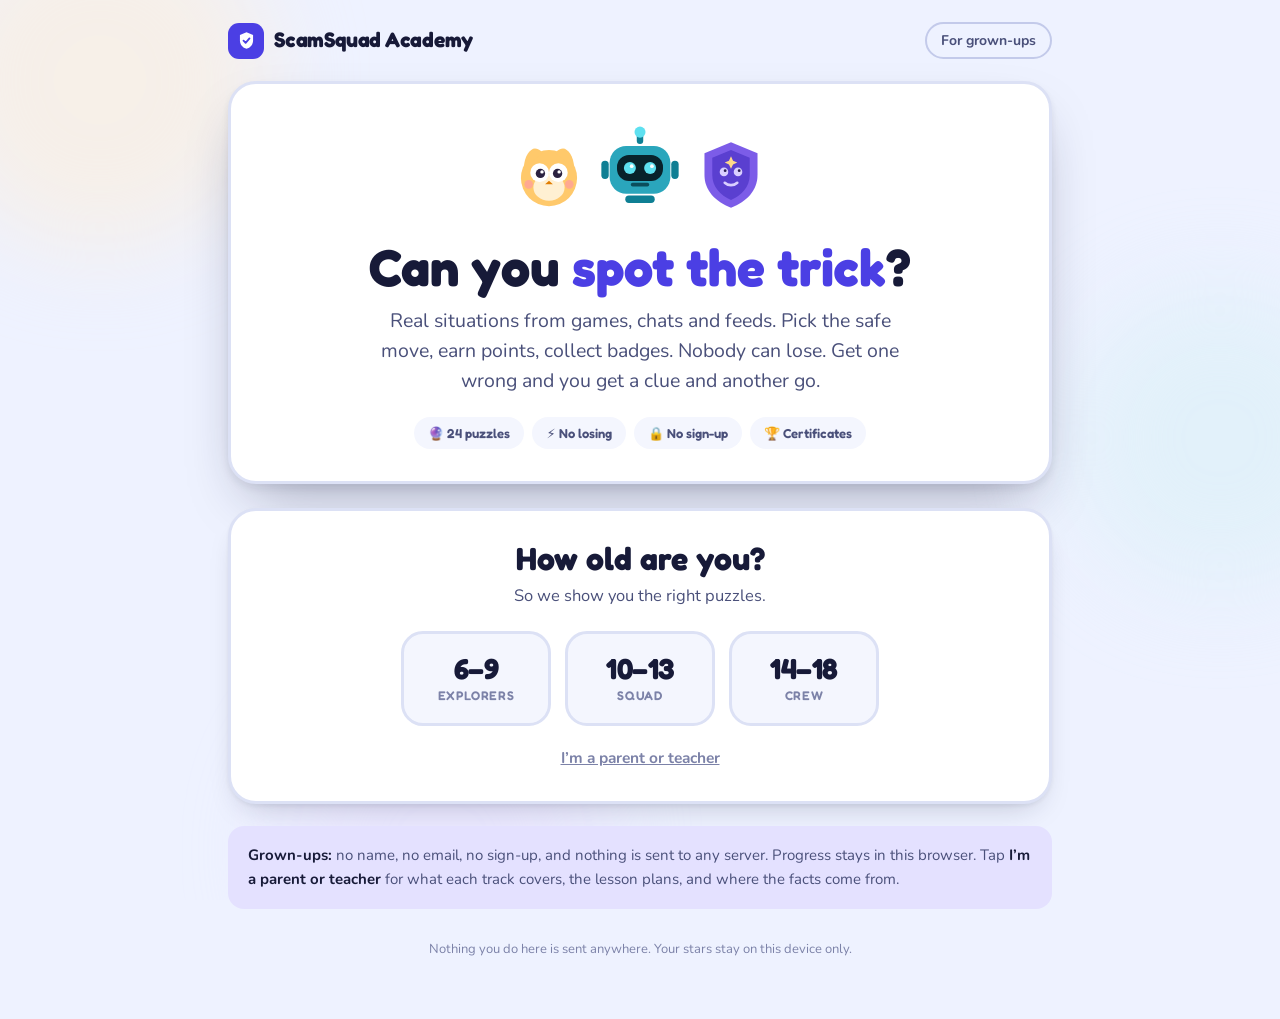
==== index.html @ 97fa6fef "main page" ====
<!doctype html>
<html lang="en">
<head>
<meta charset="utf-8">
<meta name="viewport" content="width=device-width, initial-scale=1">
<title>ScamSquad Academy</title>
<link rel="preconnect" href="https://fonts.googleapis.com">
<link rel="preconnect" href="https://fonts.gstatic.com" crossorigin>
<link rel="stylesheet" href="https://fonts.googleapis.com/css2?family=Fredoka:wght@500;600;700&family=Nunito:ital,wght@0,400;0,600;0,700;0,800;1,400&display=swap">

<style>
:root{
  --ground:#EEF2FF;
  --surface:#FFFFFF;
  --surface-2:#F4F6FE;
  --ink:#171A38;
  --ink-2:#4A507A;
  --ink-3:#7C82A8;
  --line:#DCE1F5;
  --line-2:#C3CAEA;

  --brand:#4B3FE4;
  --brand-ink:#3A2FBE;
  --brand-soft:#E4E1FF;

  --good:#0E8F68;
  --good-soft:#D7F5EA;
  --warn:#A66207;
  --warn-soft:#FDEFD4;

  --t-explore:#E07C00;
  --t-explore-soft:#FFEDD2;
  --t-squad:#0E7F94;
  --t-squad-soft:#D6F0F5;
  --t-crew:#6B3FD4;
  --t-crew-soft:#E8E0FF;

  --shadow:0 2px 4px rgba(23,26,56,.06), 0 14px 32px -16px rgba(23,26,56,.28);
  --shadow-lg:0 4px 8px rgba(23,26,56,.08), 0 26px 60px -22px rgba(23,26,56,.4);

  --f-display:"Fredoka","Trebuchet MS",system-ui,sans-serif;
  --f-body:"Nunito","Segoe UI",system-ui,sans-serif;
}
@media (prefers-color-scheme: dark){
  :root:not([data-theme="light"]){
    --ground:#0E1024;
    --surface:#181B36;
    --surface-2:#20244A;
    --ink:#EAEDFB;
    --ink-2:#AEB5DC;
    --ink-3:#848CB8;
    --line:#2A2F58;
    --line-2:#3A4070;
    --brand:#8E86FF;
    --brand-ink:#B0AAFF;
    --brand-soft:#282465;
    --good:#4FD3A6;
    --good-soft:#123A2F;
    --warn:#F0B65C;
    --warn-soft:#3A2C12;
    --t-explore:#FFB553;
    --t-explore-soft:#3C2A10;
    --t-squad:#4FCBE0;
    --t-squad-soft:#0F3540;
    --t-crew:#AE8CFF;
    --t-crew-soft:#2C2160;
    --shadow:0 2px 4px rgba(0,0,0,.4), 0 14px 32px -16px rgba(0,0,0,.7);
    --shadow-lg:0 4px 8px rgba(0,0,0,.45), 0 26px 60px -22px rgba(0,0,0,.8);
  }
}
:root[data-theme="dark"]{
  --ground:#0E1024;
  --surface:#181B36;
  --surface-2:#20244A;
  --ink:#EAEDFB;
  --ink-2:#AEB5DC;
  --ink-3:#848CB8;
  --line:#2A2F58;
  --line-2:#3A4070;
  --brand:#8E86FF;
  --brand-ink:#B0AAFF;
  --brand-soft:#282465;
  --good:#4FD3A6;
  --good-soft:#123A2F;
  --warn:#F0B65C;
  --warn-soft:#3A2C12;
  --t-explore:#FFB553;
  --t-explore-soft:#3C2A10;
  --t-squad:#4FCBE0;
  --t-squad-soft:#0F3540;
  --t-crew:#AE8CFF;
  --t-crew-soft:#2C2160;
  --shadow:0 2px 4px rgba(0,0,0,.4), 0 14px 32px -16px rgba(0,0,0,.7);
  --shadow-lg:0 4px 8px rgba(0,0,0,.45), 0 26px 60px -22px rgba(0,0,0,.8);
}

*{box-sizing:border-box;}
body{
  margin:0;background:var(--ground);color:var(--ink);
  font-family:var(--f-body);font-size:17px;line-height:1.55;
  -webkit-font-smoothing:antialiased;
}
h1,h2,h3,h4{font-family:var(--f-display);margin:0;text-wrap:balance;line-height:1.15;}
button{font-family:inherit;}
:focus-visible{outline:3px solid var(--brand);outline-offset:3px;border-radius:8px;}
.sr{position:absolute;width:1px;height:1px;overflow:hidden;clip:rect(0 0 0 0);white-space:nowrap;}

.shell{max-width:860px;margin:0 auto;padding:22px 18px 60px;}

/* ============ top bar ============ */
.topbar{display:flex;align-items:center;gap:12px;margin-bottom:22px;flex-wrap:wrap;}
.logo{display:flex;align-items:center;gap:10px;font-family:var(--f-display);font-weight:700;font-size:21px;letter-spacing:-.01em;}
.logo .mark{
  width:36px;height:36px;border-radius:11px;background:var(--brand);
  display:grid;place-items:center;flex-shrink:0;
}
.topbar .spacer{margin-left:auto;}
.ghost{
  background:transparent;border:2px solid var(--line-2);color:var(--ink-2);
  font-weight:700;font-size:14px;padding:7px 14px;border-radius:999px;cursor:pointer;
}
.ghost:hover{border-color:var(--brand);color:var(--brand-ink);}

/* ============ home ============ */
.hero{
  background:var(--surface);border:2px solid var(--line);border-radius:22px;
  padding:32px 28px;box-shadow:var(--shadow);margin-bottom:22px;
  display:flex;gap:26px;align-items:center;flex-wrap:wrap;
}
.hero-copy{flex:1 1 320px;}
.hero h1{font-size:clamp(30px,5vw,44px);font-weight:700;margin-bottom:10px;}
.hero p{margin:0;color:var(--ink-2);font-size:18px;max-width:46ch;}
.hero-art{flex:0 0 auto;}

.pick-label{
  font-family:var(--f-display);font-size:20px;font-weight:600;margin:26px 0 14px;
}
.tracks{display:grid;grid-template-columns:repeat(auto-fit,minmax(240px,1fr));gap:16px;}
.track{
  background:var(--surface);border:3px solid var(--line);border-radius:20px;
  padding:22px 20px;text-align:left;cursor:pointer;box-shadow:var(--shadow);
  display:flex;flex-direction:column;gap:12px;
  transition:transform .16s ease, border-color .16s ease, box-shadow .16s ease;
}
.track:hover{transform:translateY(-4px);box-shadow:var(--shadow-lg);}
.track.explore:hover{border-color:var(--t-explore);}
.track.squad:hover{border-color:var(--t-squad);}
.track.crew:hover{border-color:var(--t-crew);}
.track .age{
  font-family:var(--f-display);font-size:13px;font-weight:600;letter-spacing:.04em;
  padding:4px 11px;border-radius:999px;align-self:flex-start;
}
.track.explore .age{background:var(--t-explore-soft);color:var(--t-explore);}
.track.squad .age{background:var(--t-squad-soft);color:var(--t-squad);}
.track.crew .age{background:var(--t-crew-soft);color:var(--t-crew);}
.track h3{font-size:24px;font-weight:700;}
.track p{margin:0;font-size:15px;color:var(--ink-2);}
.track .bar{height:9px;border-radius:99px;background:var(--surface-2);overflow:hidden;margin-top:auto;}
.track .bar i{display:block;height:100%;border-radius:99px;width:0;transition:width .5s ease;}
.track.explore .bar i{background:var(--t-explore);}
.track.squad .bar i{background:var(--t-squad);}
.track.crew .bar i{background:var(--t-crew);}
.track .prog{font-size:13px;font-weight:700;color:var(--ink-3);}
.track .go{
  margin-top:2px;font-family:var(--f-display);font-weight:600;font-size:16px;
  border:none;border-radius:12px;padding:11px;color:#fff;cursor:pointer;width:100%;
}
.track.explore .go{background:var(--t-explore);}
.track.squad .go{background:var(--t-squad);}
.track.crew .go{background:var(--t-crew);}

.homenote{
  margin-top:22px;background:var(--brand-soft);border-radius:16px;padding:18px 20px;
  font-size:15px;color:var(--ink-2);
}
.homenote strong{color:var(--ink);}

/* ============ game ============ */
.hud{
  display:flex;align-items:center;gap:14px;flex-wrap:wrap;
  background:var(--surface);border:2px solid var(--line);border-radius:18px;
  padding:12px 16px;margin-bottom:16px;box-shadow:var(--shadow);
}
.hud .buddy{display:flex;align-items:center;gap:10px;}
.hud .bname{font-family:var(--f-display);font-weight:600;font-size:16px;}
.hud .brole{font-size:12px;color:var(--ink-3);font-weight:700;}
.hud .stat{margin-left:auto;display:flex;gap:16px;align-items:center;}
.hud .stat b{font-family:var(--f-display);font-size:20px;font-weight:700;}
.hud .stat span{font-size:12px;color:var(--ink-3);font-weight:700;display:block;line-height:1;}

.steps{display:flex;gap:6px;margin-bottom:16px;}
.steps i{flex:1;height:8px;border-radius:99px;background:var(--line);}
.steps i.done{background:var(--good);}
.steps i.now{background:var(--brand);}

.stage{
  background:var(--surface);border:2px solid var(--line);border-radius:22px;
  padding:26px;box-shadow:var(--shadow);
}
.scene-top{display:flex;gap:18px;align-items:flex-start;margin-bottom:6px;}
.scene-art{
  flex:0 0 auto;width:88px;height:88px;border-radius:20px;display:grid;place-items:center;font-size:44px;
}
.lvl-tag{
  font-family:var(--f-display);font-size:12px;font-weight:600;letter-spacing:.09em;text-transform:uppercase;
  color:var(--ink-3);margin-bottom:4px;
}
.stage h2{font-size:clamp(21px,3vw,27px);font-weight:700;margin-bottom:8px;}
.scene{font-size:17px;color:var(--ink-2);margin:0 0 20px;}
.scene .quote{
  display:block;background:var(--surface-2);border-left:4px solid var(--line-2);
  padding:11px 15px;border-radius:0 10px 10px 0;margin:12px 0;
  font-style:italic;color:var(--ink);
}
.ask{font-family:var(--f-display);font-size:19px;font-weight:600;margin-bottom:14px;}

.opts{display:grid;gap:12px;margin-bottom:8px;}
.opt{
  display:flex;gap:14px;align-items:flex-start;text-align:left;width:100%;
  background:var(--surface-2);border:3px solid transparent;border-radius:16px;
  padding:16px 18px;cursor:pointer;color:var(--ink);
  transition:border-color .14s ease, transform .14s ease, background .14s ease;
}
.opt:hover:not(:disabled){border-color:var(--brand);transform:translateX(3px);}
.opt:disabled{cursor:default;opacity:.55;}
.opt .key{
  flex:0 0 auto;width:30px;height:30px;border-radius:10px;background:var(--surface);
  display:grid;place-items:center;font-family:var(--f-display);font-weight:700;font-size:15px;color:var(--ink-2);
  border:2px solid var(--line);
}
.opt .otxt b{display:block;font-family:var(--f-display);font-weight:600;font-size:17px;margin-bottom:2px;}
.opt .otxt span{font-size:15px;color:var(--ink-2);}
.opt.picked-good{border-color:var(--good);background:var(--good-soft);opacity:1;}
.opt.picked-soft{border-color:var(--warn);background:var(--warn-soft);opacity:1;}

.reply{border-radius:18px;padding:20px;margin-top:18px;display:none;}
.reply.show{display:block;animation:pop .3s ease;}
@keyframes pop{from{opacity:0;transform:translateY(8px);}to{opacity:1;transform:none;}}
.reply.win{background:var(--good-soft);border:2px solid var(--good);}
.reply.hint{background:var(--warn-soft);border:2px solid var(--warn);}
.reply h3{font-size:20px;font-weight:700;margin-bottom:8px;}
.reply.win h3{color:var(--good);}
.reply.hint h3{color:var(--warn);}
.reply p{margin:0 0 10px;font-size:16px;}
.reply p:last-child{margin-bottom:0;}
.reply .why{
  background:var(--surface);border-radius:12px;padding:13px 16px;margin-top:12px;font-size:15px;color:var(--ink-2);
}
.reply .why b{color:var(--ink);}

.nextrow{display:flex;gap:10px;flex-wrap:wrap;margin-top:16px;}
.big{
  font-family:var(--f-display);font-weight:600;font-size:18px;border:none;border-radius:14px;
  padding:14px 26px;color:#fff;background:var(--brand);cursor:pointer;
}
.big:hover{background:var(--brand-ink);}
.big.alt{background:transparent;color:var(--ink-2);border:2px solid var(--line-2);}
.big.alt:hover{border-color:var(--brand);color:var(--brand-ink);background:transparent;}

.helpline{
  margin-top:16px;background:var(--surface);border:2px dashed var(--line-2);border-radius:16px;
  padding:14px 18px;font-size:14.5px;color:var(--ink-2);
}
.helpline b{color:var(--ink);font-family:var(--f-display);}

/* ============ track scale ============ */
body[data-track="explore"] .stage{font-size:19px;}
body[data-track="explore"] .scene{font-size:20px;line-height:1.6;}
body[data-track="explore"] .ask{font-size:22px;}
body[data-track="explore"] .opt .otxt b{font-size:19px;}
body[data-track="explore"] .opt .otxt span{font-size:17px;}
body[data-track="explore"] .reply p{font-size:18px;}

/* ============ finish ============ */
.finish{
  background:var(--surface);border:2px solid var(--line);border-radius:22px;
  padding:34px 28px;text-align:center;box-shadow:var(--shadow);
}
.finish h2{font-size:clamp(26px,4vw,36px);font-weight:700;margin-bottom:8px;}
.finish .sc{font-family:var(--f-display);font-size:52px;font-weight:700;color:var(--brand);line-height:1;margin:14px 0 4px;}
.finish .scl{font-size:14px;color:var(--ink-3);font-weight:700;margin-bottom:20px;}
.badges{display:flex;gap:12px;justify-content:center;flex-wrap:wrap;margin:20px 0;}
.badge{
  background:var(--surface-2);border:2px solid var(--line);border-radius:16px;
  padding:14px 16px;width:158px;display:flex;flex-direction:column;
}
.badge span{margin-top:auto;}
.badge.earned{border-color:var(--good);background:var(--good-soft);}
.badge .bi{font-size:30px;line-height:1;}
.badge b{display:block;font-family:var(--f-display);font-size:15px;font-weight:600;margin:6px 0 2px;}
.badge span{font-size:12.5px;color:var(--ink-2);}
.recap{text-align:left;background:var(--surface-2);border-radius:16px;padding:18px 22px;margin-top:22px;}
.recap h4{font-size:17px;font-weight:600;margin-bottom:10px;}
.recap ul{margin:0;padding-left:20px;font-size:15.5px;color:var(--ink-2);display:flex;flex-direction:column;gap:6px;}

/* ============ grown-ups ============ */
.panel{
  background:var(--surface);border:2px solid var(--line);border-radius:22px;
  padding:30px 28px;box-shadow:var(--shadow);
}
.panel h2{font-size:28px;font-weight:700;margin-bottom:6px;}
.panel .sub{color:var(--ink-2);margin:0 0 22px;}
.panel h3{font-size:19px;font-weight:600;margin:24px 0 8px;}
.panel p{font-size:15.5px;color:var(--ink-2);margin:0 0 10px;}
.panel ul{font-size:15.5px;color:var(--ink-2);padding-left:20px;margin:0 0 10px;display:flex;flex-direction:column;gap:5px;}
.panel a{color:var(--brand-ink);font-weight:700;}
.covers{display:grid;grid-template-columns:repeat(auto-fit,minmax(220px,1fr));gap:14px;margin-top:8px;}
.cover{background:var(--surface-2);border-radius:14px;padding:16px 18px;}
.cover b{display:block;font-family:var(--f-display);font-size:16px;font-weight:600;margin-bottom:6px;}
.cover ul{font-size:14px;padding-left:18px;gap:3px;}
.rules{border-left:4px solid var(--brand);padding-left:18px;}


/* ============ home v2 ============ */
.blobs{position:fixed;inset:0;pointer-events:none;z-index:0;overflow:hidden;}
.blobs i{position:absolute;border-radius:50%;filter:blur(48px);opacity:.5;}
.blobs i:nth-child(1){width:340px;height:340px;background:var(--t-explore-soft);top:-90px;left:-70px;}
.blobs i:nth-child(2){width:300px;height:300px;background:var(--t-squad-soft);top:32%;right:-90px;}
.blobs i:nth-child(3){width:320px;height:320px;background:var(--t-crew-soft);bottom:-110px;left:22%;}
.shell{position:relative;z-index:1;}

.hero2{
  background:var(--surface);border:3px solid var(--line);border-radius:28px;
  padding:38px 30px 32px;box-shadow:var(--shadow-lg);text-align:center;
}
.crew-row{display:flex;justify-content:center;align-items:flex-end;gap:6px;margin-bottom:18px;}
.crew-row .m{animation:bob 3.4s ease-in-out infinite;}
.crew-row .m:nth-child(2){animation-delay:.5s;}
.crew-row .m:nth-child(3){animation-delay:1s;}
@keyframes bob{0%,100%{transform:translateY(0)}50%{transform:translateY(-9px)}}
.hero2 h1{
  font-size:clamp(30px,6.2vw,52px);font-weight:700;line-height:1.03;margin-bottom:12px;
}
.hero2 h1 em{font-style:normal;color:var(--brand);}
.hero2 .sub{font-size:clamp(16.5px,1.9vw,19.5px);color:var(--ink-2);margin:0 auto;max-width:44ch;}
.hero2 .chips{display:flex;gap:8px;justify-content:center;flex-wrap:wrap;margin-top:20px;}
.hero2 .chips span{
  font-family:var(--f-display);font-size:13px;font-weight:600;
  background:var(--surface-2);color:var(--ink-2);padding:6px 14px;border-radius:999px;
}

.askage{
  margin-top:24px;background:var(--surface);border:3px solid var(--line);border-radius:28px;
  padding:30px 26px;box-shadow:var(--shadow);text-align:center;
}
.askage h2{font-size:clamp(23px,3.6vw,32px);font-weight:700;margin-bottom:6px;}
.askage p{color:var(--ink-2);margin:0 0 22px;font-size:16.5px;}
.agepick{display:flex;gap:14px;justify-content:center;flex-wrap:wrap;}
.agepick button{
  font-family:var(--f-display);font-weight:700;cursor:pointer;
  width:150px;padding:20px 12px;border-radius:22px;border:3px solid var(--line);
  background:var(--surface-2);color:var(--ink);
  display:flex;flex-direction:column;align-items:center;gap:5px;
  transition:transform .16s ease,border-color .16s ease,box-shadow .16s ease;
}
.agepick button .big-n{font-size:29px;line-height:1;letter-spacing:-.02em;}
.agepick button .lil{font-size:12.5px;font-weight:600;color:var(--ink-3);letter-spacing:.05em;text-transform:uppercase;}
.agepick button:hover{transform:translateY(-5px) scale(1.03);box-shadow:var(--shadow-lg);}
.agepick button[data-age="explore"]:hover,.agepick button[data-age="explore"][aria-pressed="true"]{border-color:var(--t-explore);background:var(--t-explore-soft);}
.agepick button[data-age="squad"]:hover,.agepick button[data-age="squad"][aria-pressed="true"]{border-color:var(--t-squad);background:var(--t-squad-soft);}
.agepick button[data-age="crew"]:hover,.agepick button[data-age="crew"][aria-pressed="true"]{border-color:var(--t-crew);background:var(--t-crew-soft);}
.grownlink{
  margin-top:20px;background:none;border:none;cursor:pointer;
  font-family:var(--f-body);font-size:15.5px;font-weight:700;color:var(--ink-3);text-decoration:underline;
}
.grownlink:hover{color:var(--brand-ink);}

#reveal:empty{display:none;}
.revealcard{
  margin-top:22px;background:var(--surface);border:4px solid var(--line);border-radius:28px;
  padding:30px 28px;box-shadow:var(--shadow-lg);
  display:flex;gap:26px;align-items:center;flex-wrap:wrap;
  animation:rise .38s cubic-bezier(.2,.9,.3,1.2);
}
@keyframes rise{from{opacity:0;transform:translateY(22px) scale(.97);}to{opacity:1;transform:none;}}
.revealcard.explore{border-color:var(--t-explore);}
.revealcard.squad{border-color:var(--t-squad);}
.revealcard.crew{border-color:var(--t-crew);}
.revealcard .art{flex:0 0 auto;}
.revealcard .body{flex:1 1 260px;min-width:0;}
.revealcard .age2{
  font-family:var(--f-display);font-size:13px;font-weight:600;letter-spacing:.05em;
  padding:5px 13px;border-radius:999px;display:inline-block;margin-bottom:8px;
}
.revealcard.explore .age2{background:var(--t-explore-soft);color:var(--t-explore);}
.revealcard.squad .age2{background:var(--t-squad-soft);color:var(--t-squad);}
.revealcard.crew .age2{background:var(--t-crew-soft);color:var(--t-crew);}
.revealcard h3{font-size:clamp(26px,4vw,36px);font-weight:700;margin-bottom:6px;}
.revealcard p{margin:0 0 14px;color:var(--ink-2);font-size:17px;}
.revealcard .bar2{height:11px;border-radius:99px;background:var(--surface-2);overflow:hidden;margin-bottom:7px;}
.revealcard .bar2 i{display:block;height:100%;border-radius:99px;transition:width .6s ease;}
.revealcard.explore .bar2 i{background:var(--t-explore);}
.revealcard.squad .bar2 i{background:var(--t-squad);}
.revealcard.crew .bar2 i{background:var(--t-crew);}
.revealcard .prog2{font-size:14px;font-weight:700;color:var(--ink-3);display:block;margin-bottom:16px;}
.revealcard .play{
  font-family:var(--f-display);font-size:21px;font-weight:700;border:none;border-radius:18px;
  padding:16px 34px;color:#fff;cursor:pointer;width:100%;
  transition:transform .14s ease, filter .14s ease;
}
.revealcard .play:hover{transform:translateY(-2px);filter:brightness(1.07);}
.revealcard.explore .play{background:var(--t-explore);}
.revealcard.squad .play{background:var(--t-squad);}
.revealcard.crew .play{background:var(--t-crew);}
.switchlink{
  display:block;margin:14px auto 0;background:none;border:none;cursor:pointer;
  font-family:var(--f-body);font-size:14.5px;font-weight:700;color:var(--ink-3);text-decoration:underline;
}
.switchlink:hover{color:var(--brand-ink);}

.trophies{
  margin-top:22px;background:var(--surface);border:3px solid var(--line);border-radius:24px;
  padding:20px 24px;box-shadow:var(--shadow);
  display:flex;gap:18px;align-items:center;flex-wrap:wrap;justify-content:center;
}
.trophies .t{text-align:center;min-width:96px;}
.trophies .t b{display:block;font-family:var(--f-display);font-size:30px;font-weight:700;color:var(--brand);line-height:1;}
.trophies .t span{display:block;font-size:12.5px;font-weight:700;color:var(--ink-3);margin-top:5px;letter-spacing:.04em;text-transform:uppercase;}
.trophies .t .em{font-size:26px;}

/* ============ export bar ============ */
.exportbar{display:flex;gap:10px;flex-wrap:wrap;margin-top:16px;align-items:center;}
.savehint{
  margin-top:12px;background:var(--surface-2);border-radius:12px;padding:12px 16px;
  font-size:14.5px;color:var(--ink-2);
}
.savehint b{color:var(--ink);}
#certimg{max-width:100%;border-radius:14px;box-shadow:var(--shadow-lg);margin-top:14px;display:block;}

/* ============ age chooser ============ */
.agebar{
  background:var(--surface);border:2px solid var(--line);border-radius:18px;
  padding:18px 20px;margin:26px 0 16px;box-shadow:var(--shadow);
  display:flex;gap:12px 16px;align-items:center;flex-wrap:wrap;
}
.agebar .q{font-family:var(--f-display);font-size:19px;font-weight:600;}
.agebar .opts2{display:flex;gap:9px;flex-wrap:wrap;}
.agebar button{
  font-family:var(--f-display);font-size:16px;font-weight:600;
  padding:10px 18px;border-radius:999px;border:2px solid var(--line-2);
  background:var(--surface);color:var(--ink);cursor:pointer;
}
.agebar button:hover{border-color:var(--brand);color:var(--brand-ink);}
.agebar button[aria-pressed="true"]{background:var(--brand);border-color:var(--brand);color:#fff;}
.track.rec{border-color:var(--brand);}
.track .recflag{
  display:none;font-family:var(--f-display);font-size:12.5px;font-weight:600;
  letter-spacing:.05em;color:var(--brand-ink);background:var(--brand-soft);
  padding:4px 10px;border-radius:999px;align-self:flex-start;
}
.track.rec .recflag{display:inline-block;}
.track.faded{opacity:.55;}

/* ============ conversation card ============ */
.convo{
  margin-top:22px;background:#F6F3FF;color:#221E38;border:2px solid #C9BEF5;border-radius:18px;
  padding:24px;text-align:left;print-color-adjust:exact;-webkit-print-color-adjust:exact;
}
.convo .kicker{
  font-family:var(--f-display);font-size:11.5px;font-weight:600;letter-spacing:.2em;
  text-transform:uppercase;color:#6B5AC7;
}
.convo h4{font-family:var(--f-display);font-size:21px;font-weight:700;margin:6px 0 8px;color:#221E38;}
.convo p.lead{font-size:15.5px;color:#4A4560;margin:0 0 16px;}
.convo ol{margin:0;padding-left:22px;display:flex;flex-direction:column;gap:12px;}
.convo ol li{font-size:16.5px;font-weight:700;color:#221E38;}
.convo ol li span{display:block;font-weight:400;font-size:14.5px;color:#4A4560;margin-top:3px;}
.convo .tail{margin:16px 0 0;font-size:14px;color:#4A4560;border-top:2px solid #DCD3FA;padding-top:12px;}

/* ============ teacher toolkit ============ */
.tabs{display:flex;gap:8px;margin-bottom:20px;flex-wrap:wrap;}
.tabs button{
  font-family:var(--f-display);font-size:15px;font-weight:600;
  padding:9px 18px;border-radius:999px;border:2px solid var(--line-2);
  background:transparent;color:var(--ink-2);cursor:pointer;
}
.tabs button[aria-selected="true"]{background:var(--brand);border-color:var(--brand);color:#fff;}
.lesson{
  background:var(--surface-2);border-radius:16px;padding:22px;margin-bottom:16px;
}
.lesson h4{font-family:var(--f-display);font-size:20px;font-weight:700;margin-bottom:2px;}
.lesson .meta{
  display:flex;gap:8px;flex-wrap:wrap;margin:10px 0 14px;
}
.lesson .meta span{
  font-family:var(--f-mono,var(--f-body));font-size:12.5px;font-weight:700;
  background:var(--surface);border:1px solid var(--line);color:var(--ink-2);
  padding:4px 10px;border-radius:999px;
}
.lesson h5{
  font-family:var(--f-display);font-size:13px;font-weight:600;letter-spacing:.1em;
  text-transform:uppercase;color:var(--ink-3);margin:16px 0 6px;
}
.lesson ul,.lesson ol{margin:0;padding-left:20px;font-size:15.5px;color:var(--ink-2);display:flex;flex-direction:column;gap:5px;}
.lesson p{font-size:15.5px;color:var(--ink-2);margin:0;}
.warnbox{
  background:var(--warn-soft);border-left:4px solid var(--warn);border-radius:0 10px 10px 0;
  padding:14px 16px;margin-top:14px;font-size:15px;color:var(--ink);
}

/* ============ age gate ============ */
.gate{
  background:var(--surface);border:2px solid var(--line);border-radius:22px;
  padding:32px 28px;box-shadow:var(--shadow);text-align:center;max-width:620px;margin:0 auto;
}
.gate .who{margin-bottom:8px;}
.gate .band{
  display:inline-block;font-family:var(--f-display);font-size:13px;font-weight:600;letter-spacing:.05em;
  background:var(--t-crew-soft);color:var(--t-crew);padding:5px 14px;border-radius:999px;margin-bottom:14px;
}
.gate h2{font-size:clamp(23px,3.4vw,30px);font-weight:700;margin-bottom:12px;}
.gate p{font-size:16.5px;color:var(--ink-2);margin:0 auto 12px;max-width:48ch;}
.gate p.strongline{color:var(--ink);font-weight:700;}
.gate .quiz{
  background:var(--surface-2);border-radius:16px;padding:20px;margin-top:22px;
}
.gate .quiz .q{font-family:var(--f-display);font-size:21px;font-weight:600;margin-bottom:14px;}
.gate .typed{display:flex;gap:10px;justify-content:center;flex-wrap:wrap;align-items:center;}
.gate .typed input{
  font-family:var(--f-display);font-size:26px;font-weight:700;text-align:center;
  width:130px;padding:12px 14px;border-radius:14px;border:2px solid var(--line-2);
  background:var(--surface);color:var(--ink);
}
.gate .typed input:focus{border-color:var(--brand);}
.gate .typed button{
  font-family:var(--f-display);font-size:17px;font-weight:600;
  padding:14px 24px;border-radius:14px;border:none;
  background:var(--brand);color:#fff;cursor:pointer;
}
.gate .typed button:hover{background:var(--brand-ink);}
.gate .tries{margin-top:10px;font-size:13.5px;color:var(--ink-3);font-weight:700;}
.exitrow{margin-top:14px;text-align:center;}
.exitrow button{
  background:none;border:none;cursor:pointer;font-family:var(--f-body);
  font-size:14.5px;font-weight:700;color:var(--ink-3);text-decoration:underline;
}
.exitrow button:hover{color:var(--brand-ink);}
.gate .msg{margin-top:14px;font-size:15.5px;color:var(--warn);font-weight:700;min-height:22px;}
.gate .escape{margin-top:22px;}

/* ============ certificate ============ */
.certbox{margin-top:24px;background:var(--surface-2);border-radius:18px;padding:22px;text-align:left;}
.certbox h4{font-family:var(--f-display);font-size:19px;font-weight:600;margin-bottom:6px;}
.certbox p.cn{margin:0 0 14px;font-size:14.5px;color:var(--ink-2);}
.namerow{display:flex;gap:10px;flex-wrap:wrap;align-items:center;}
.namerow input{
  flex:1 1 200px;font-family:var(--f-body);font-size:17px;font-weight:600;
  padding:12px 15px;border-radius:12px;border:2px solid var(--line-2);
  background:var(--surface);color:var(--ink);min-width:0;
}
.namerow input::placeholder{color:var(--ink-3);font-weight:400;}
.namerow input:focus{border-color:var(--brand);}
.privline{
  display:flex;gap:8px;align-items:flex-start;margin-top:12px;
  font-size:13.5px;color:var(--ink-2);
}
.privline svg{flex:0 0 auto;margin-top:2px;}

#cert{
  margin-top:20px;background:#FFFDF7;color:#221E38;border:3px solid #C9A227;border-radius:14px;
  padding:30px 28px;text-align:center;position:relative;
  box-shadow:0 10px 30px -18px rgba(0,0,0,.45);
  print-color-adjust:exact;-webkit-print-color-adjust:exact;
}
#cert .inner{border:2px dashed #E0CE8E;border-radius:9px;padding:24px 18px;}
#cert .kicker{
  font-family:var(--f-display);font-size:12px;font-weight:600;letter-spacing:.24em;
  text-transform:uppercase;color:#9A7B12;
}
#cert h3{font-family:var(--f-display);font-size:clamp(22px,4vw,30px);font-weight:700;color:#221E38;margin:8px 0 14px;}
#cert .who{
  font-family:var(--f-display);font-size:clamp(28px,6vw,44px);font-weight:700;color:#3A2FBE;
  line-height:1.1;margin:6px 0;word-break:break-word;
}
#cert .rule{height:2px;background:#E0CE8E;max-width:300px;margin:12px auto 16px;}
#cert .said{font-size:16px;color:#4A4560;margin:0 auto 4px;max-width:44ch;}
#cert .list{font-size:15px;color:#4A4560;margin:14px auto 0;max-width:46ch;}
#cert .list b{color:#221E38;}
#cert .foot{
  display:flex;justify-content:space-between;gap:14px;flex-wrap:wrap;
  margin-top:22px;padding-top:14px;border-top:2px solid #EFE4C0;
  font-size:13px;color:#6A6480;text-align:left;
}
#cert .foot b{display:block;color:#221E38;font-family:var(--f-display);font-size:15px;}
#cert .seal{position:absolute;top:-14px;right:-10px;}

@media print{
  body{background:#fff;}
  body *{visibility:hidden !important;}
  .printnow, .printnow *{visibility:visible !important;}
  .printnow{position:absolute;left:0;top:0;width:100%;margin:0;box-shadow:none;border-radius:0;}
  .noprint{display:none !important;}
  @page{margin:14mm;}
}

footer{margin-top:30px;text-align:center;font-size:13px;color:var(--ink-3);}

@media (max-width:560px){
  .shell{padding:16px 13px 50px;}
  .stage{padding:20px 17px;}
  .scene-art{width:64px;height:64px;font-size:32px;border-radius:16px;}
  .hero{padding:24px 20px;}
}
@media (prefers-reduced-motion: reduce){*{transition:none!important;animation:none!important;}}
</style>
<style>
html{color-scheme:light dark}
body{margin:0}
img{max-width:100%}
[hidden]{display:none!important}
</style>
</head>
<body>


<div class="blobs" aria-hidden="true"><i></i><i></i><i></i></div>
<div class="shell">
  <div class="topbar">
    <div class="logo">
      <span class="mark" aria-hidden="true">
        <svg width="21" height="21" viewBox="0 0 24 24" fill="none"><path d="M12 2.6 4.5 5.8v6.1c0 4.6 3.1 8.4 7.5 9.5 4.4-1.1 7.5-4.9 7.5-9.5V5.8L12 2.6Z" fill="#fff"/><path d="m8.6 12.2 2.4 2.4 4.4-4.9" stroke="#4B3FE4" stroke-width="2.1" stroke-linecap="round" stroke-linejoin="round"/></svg>
      </span>
      ScamSquad Academy
    </div>
    <div class="spacer"></div>
    <button class="ghost" id="btn-home" hidden>&larr; Home</button>
    <button class="ghost" id="btn-grown">For grown-ups</button>
  </div>

  <div id="screen-home"></div>
  <div id="screen-gate" hidden></div>
  <div id="screen-game" hidden></div>
  <div id="screen-finish" hidden></div>
  <div id="screen-grown" hidden></div>

  <footer>Nothing you do here is sent anywhere. Your stars stay on this device only.</footer>
</div>

<script>
/* ---------------------------------------------------------------
   CONFIG
   Paste a Google Form (or any form) URL here and the contact button
   turns on everywhere. Left empty, the panel shows the school route
   instead of a dead link.
----------------------------------------------------------------*/
var CONTACT_FORM_URL = "";

/* ---------------------------------------------------------------
   MASCOTS. Inline SVG, no external assets
----------------------------------------------------------------*/
function mascot(kind, size){
  var s = size || 76;
  if(kind === "explore"){
    return '<svg width="'+s+'" height="'+s+'" viewBox="0 0 100 100" role="img" aria-label="Pip the owl">'
      + '<circle cx="50" cy="54" r="36" fill="#FFC96B"/>'
      + '<path d="M18 40c0-14 8-24 14-24s10 6 10 6" fill="#FFC96B"/>'
      + '<path d="M82 40c0-14-8-24-14-24s-10 6-10 6" fill="#FFC96B"/>'
      + '<ellipse cx="50" cy="66" rx="20" ry="17" fill="#FFF0D2"/>'
      + '<circle cx="38" cy="47" r="12" fill="#fff"/><circle cx="62" cy="47" r="12" fill="#fff"/>'
      + '<circle cx="39" cy="48" r="6" fill="#2A2140"/><circle cx="61" cy="48" r="6" fill="#2A2140"/>'
      + '<circle cx="41" cy="46" r="2.2" fill="#fff"/><circle cx="63" cy="46" r="2.2" fill="#fff"/>'
      + '<path d="M50 57.5 45 62h10l-5-4.5Z" fill="#E07C00"/>'
      + '<circle cx="24" cy="62" r="5.5" fill="#FF9E9E" opacity=".75"/>'
      + '<circle cx="76" cy="62" r="5.5" fill="#FF9E9E" opacity=".75"/>'
      + '</svg>';
  }
  if(kind === "squad"){
    return '<svg width="'+s+'" height="'+s+'" viewBox="0 0 100 100" role="img" aria-label="Byte the robot">'
      + '<rect x="46.5" y="12" width="7" height="12" rx="3.5" fill="#0E7F94"/><circle cx="50" cy="11" r="6" fill="#5EE0F0"/>'
      + '<rect x="17" y="26" width="66" height="52" rx="18" fill="#2AA6BC"/>'
      + '<rect x="25" y="36" width="50" height="28" rx="13" fill="#08222B"/>'
      + '<circle cx="39" cy="50" r="6.5" fill="#5EE0F0"/><circle cx="61" cy="50" r="6.5" fill="#5EE0F0"/>'
      + '<circle cx="41" cy="48" r="2" fill="#fff"/><circle cx="63" cy="48" r="2" fill="#fff"/>'
      + '<path d="M42 68h16" stroke="#0B4E5C" stroke-width="4" stroke-linecap="round"/>'
      + '<rect x="8" y="42" width="8" height="20" rx="4" fill="#0E7F94"/>'
      + '<rect x="84" y="42" width="8" height="20" rx="4" fill="#0E7F94"/>'
      + '<rect x="34" y="80" width="32" height="8" rx="4" fill="#0E7F94"/>'
      + '</svg>';
  }
  return '<svg width="'+s+'" height="'+s+'" viewBox="0 0 100 100" role="img" aria-label="Nova the guide">'
    + '<path d="M50 8 84 22v28c0 20-14 34-34 42-20-8-34-22-34-42V22L50 8Z" fill="#7C5CE8"/>'
    + '<path d="M50 18 74 28v22c0 15-10 26-24 32-14-6-24-17-24-32V28l24-10Z" fill="#5A3FD0"/>'
    + '<circle cx="41" cy="46" r="5.5" fill="#D9CEFF"/><circle cx="59" cy="46" r="5.5" fill="#D9CEFF"/>'
    + '<circle cx="42.5" cy="44.5" r="1.8" fill="#2A1E52"/><circle cx="60.5" cy="44.5" r="1.8" fill="#2A1E52"/>'
    + '<path d="M42 60c4 4 12 4 16 0" stroke="#D9CEFF" stroke-width="3.4" stroke-linecap="round" fill="none"/>'
    + '<path d="m50 26 2.6 5.6L58 34l-5.4 2.4L50 42l-2.6-5.6L42 34l5.4-2.4L50 26Z" fill="#FFD98A"/>'
    + '</svg>';
}

/* ---------------------------------------------------------------
   CONTENT
   Safety rules applied to every line below:
   - No sexual content, no descriptions of abuse, no self-harm.
   - No verbatim predator scripts; patterns only.
   - Every hard scenario ends with: tell a trusted adult, you are
     not in trouble, and a real reporting route.
   - The 6-9 track never depicts grooming or extortion.
----------------------------------------------------------------*/
var TRACKS = {
  explore:{
    key:"explore", age:"Ages 6 to 9", name:"Explorers",
    tagline:"Big friendly puzzles about staying safe on a tablet or a game.",
    buddy:"Pip", role:"Your owl buddy", unit:"Stars", uniticon:"&#11088;",
    intro:"Pip needs help spotting tricks!",
    levels:[
      {icon:"&#127873;", tint:"var(--t-explore-soft)", title:"The Sparkly Free Coins Button",
       scene:"You are playing your favorite game. A big shiny box pops up on the screen.<span class='quote'>CLICK NOW! 1,000,000 FREE COINS! ONLY 10 SECONDS LEFT!</span>",
       ask:"What should you do?",
       opts:[{t:"Click it fast!",d:"The timer is running out and the coins look amazing."},
             {t:"Do not click. Go tell a grown-up.",d:"Show them the pop-up first."}],
       correct:1,
       hint:"Think about it. Real games have to <b>sell</b> coins for real money. So if someone hands out a million for free, what do they really want?",
       win:"Brilliant! Pip is doing a happy wing-flap.",
       why:"<b>Free is the bait.</b> Real games never give away a million coins in a pop-up. That button wants you to install something, or type in a grown-up's card number. Telling a grown-up costs you nothing and keeps your game safe."},

      {icon:"&#128587;", tint:"var(--t-explore-soft)", title:"What Is Your Real Name?",
       scene:"Someone you have never met joins your game. They are friendly and funny. Then they ask:<span class='quote'>What is your real name? Which school do you go to?</span>",
       ask:"What do you do?",
       opts:[{t:"Tell them. They seem nice.",d:"They said they go to a school too."},
             {t:"Do not answer. Tell a grown-up.",d:"Your real name and school are private."}],
       correct:1,
       hint:"Anyone can be funny and friendly in a game. Does that mean you know who they really are?",
       win:"Yes! You kept your private things private.",
       why:"<b>Nice does not mean safe.</b> Your name, your school, your street and your photos are private. A real friend already knows them. Anyone who asks you in a game does not need them."},

      {icon:"&#128273;", tint:"var(--t-explore-soft)", title:"The Password Gift",
       scene:"A player in your game says:<span class='quote'>Give me your password and I will put a super rare pet in your account as a present!</span>",
       ask:"What is the right move?",
       opts:[{t:"Give the password.",d:"A free rare pet sounds great."},
             {t:"Say no and tell a grown-up.",d:"Passwords are secret, like a house key."}],
       correct:1,
       hint:"A password is like the key to your front door. Would you give your house key to someone you met five minutes ago?",
       win:"Perfect! Pip says your key stays with you.",
       why:"<b>Passwords are keys, not presents.</b> Nobody needs your password to give you something. People who ask for it want to take your things, not give you any."},

      {icon:"&#128172;", tint:"var(--t-explore-soft)", title:"The Mean Message",
       scene:"Someone sends you a message that says something unkind about you. It makes your tummy feel funny and sad.",
       ask:"What helps most?",
       opts:[{t:"Send something mean back.",d:"They started it, so it is fair."},
             {t:"Do not reply. Show a grown-up.",d:"Keep the message so they can see it."},
             {t:"Delete it and say nothing.",d:"Just pretend it never happened."}],
       correct:1,
       hint:"Two of these leave you holding a horrible feeling all by yourself. Which one gets you some help?",
       win:"Well done. That was a brave choice.",
       why:"<b>You never have to carry it alone.</b> Writing back usually makes it grow. Deleting it means nobody can help. Showing a grown-up means they can stop it. And it is never, ever your fault."},

      {icon:"&#127942;", tint:"var(--t-explore-soft)", title:"You Have Won a Prize!",
       scene:"A message pops up on the screen.<span class='quote'>CONGRATULATIONS! You won a new tablet! Just type in a card number to pay for postage!</span>",
       ask:"What now?",
       opts:[{t:"Go and find a grown-up's card.",d:"Postage is only a tiny bit of money."},
             {t:"Stop. Type nothing. Get a grown-up.",d:"You never entered a competition."}],
       correct:1,
       hint:"Here is the big clue. Did you ever <b>enter</b> a competition? Can you win a race you never ran?",
       win:"Spot on! You cannot win a race you never ran.",
       why:"<b>You cannot win a competition you never entered.</b> Anything that asks for a card number is a trick, even if it sounds like a tiny amount. Card numbers are only ever for grown-ups to type."},

      {icon:"&#128241;", tint:"var(--t-explore-soft)", title:"Let Us Chat Somewhere Else",
       scene:"Someone in your game says:<span class='quote'>Let us talk on a different app, just me and you. Do not tell your mom. It can be our secret.</span>",
       ask:"What do you do?",
       opts:[{t:"Go to the other app.",d:"It sounds like a fun secret."},
             {t:"Say no and tell a grown-up right away.",d:"Secrets from parents are a warning sign."}],
       correct:1,
       hint:"One word in that message should make a little alarm ring in your head. Can you spot it? It starts with <b>s</b>.",
       win:"Amazing! You heard the alarm bell.",
       why:"<b>Safe grown-ups never ask you to keep secrets from your parents.</b> A surprise is fine. A birthday present is a surprise. But a secret you must never tell is a warning sign. Tell someone right away. You will never be in trouble for telling."},

      {icon:"&#128248;", tint:"var(--t-explore-soft)", title:"The Photo Outside Your House",
       scene:"Your friend wants to post a photo of you both. In the picture you are wearing your school T-shirt, standing in front of your house. The number on your door is showing.",
       ask:"What is the safest thing to say?",
       opts:[{t:"Post it. It is a nice photo.",d:"It is only your friend's page."},
             {t:"Ask a grown-up first, and maybe pick a different photo.",d:"That photo shows where you live and where you go to school."}],
       correct:1,
       hint:"Look at what is in the picture, not just who. What could a stranger learn from your T-shirt and your front door?",
       win:"Sharp eyes! You spotted the clues in the picture.",
       why:"<b>Photos say more than you think.</b> A school T-shirt says where you go every day. A door number says where you sleep. A different photo of the same fun day works just as well, without giving that away."},

      {icon:"&#128155;", tint:"var(--t-explore-soft)", title:"When the Screen Feels Yucky",
       scene:"You have been playing for ages. Something you saw made you worried. Now you feel a bit horrible inside, but you are not really sure why.",
       ask:"What is the best thing to do?",
       opts:[{t:"Keep playing until the feeling goes away.",d:"Maybe it will stop on its own."},
             {t:"Put the screen down and tell someone how you feel.",d:"You do not have to explain it perfectly."}],
       correct:1,
       hint:"You do not need to know exactly what upset you before you tell someone. Which choice gets you a person to help?",
       win:"That is the bravest answer of them all.",
       why:"<b>Your feelings are good clues.</b> That horrible tummy feeling is your brain telling you something is not right. You never have to explain it perfectly. Saying <i>something online made me feel weird</i> is enough to get help."}
    ]
  },

  squad:{
    key:"squad", age:"Ages 10 to 13", name:"Squad",
    tagline:"Real scams from Roblox, Discord and group chats. Spot the trap before it springs.",
    buddy:"Byte", role:"Your scam scanner", unit:"XP", uniticon:"&#9889;",
    intro:"Byte is booting up the scanner.",
    levels:[
      {icon:"&#128142;", tint:"var(--t-squad-soft)", title:"The Robux Generator",
       scene:"A site promises 10,000 free Robux. First it wants you to prove you are human. To do that you have to install an app and start a free trial with a card.",
       ask:"What is really going on here?",
       opts:[{t:"It is a real generator, just annoying.",d:"Tons of YouTubers use them."},
             {t:"There is no generator. The check itself is the scam.",d:"Close it, and tell someone if you already started."},
             {t:"Do the survey but skip the card part.",d:"Get the Robux without paying anything."}],
       correct:1,
       hint:"Ask what the site gets out of this. Running it costs them money. So what are they collecting from you?",
       win:"Scanner agrees. Byte is impressed.",
       why:"<b>No outside site can make Robux, V-Bucks or Minecoins. Not one.</b> The check <i>is</i> the scam. It installs something, or signs you up to a trial that quietly keeps charging, or grabs your login. If you already started one, telling an adult early stops the charges."},

      {icon:"&#128260;", tint:"var(--t-squad-soft)", title:"Send Yours First",
       scene:"Someone offers a great trade for your rare item.<span class='quote'>Send yours over first so I know you are serious, then I will send mine right after. Trust me bro</span>",
       ask:"What do you do?",
       opts:[{t:"Send first. Their profile looks fine.",d:"They seem legit and they have loads of followers."},
             {t:"Say no. Only trade inside the game's own trade window.",d:"A trade that needs trust instead of the system is a scam."},
             {t:"Use a middle person they suggest.",d:"Someone else holds both items."}],
       correct:1,
       hint:"Two of these three need you to <b>trust a stranger</b>. Only one uses a system that cannot lie to you.",
       win:"Locked down. Nothing lost.",
       why:"<b>Send first is the oldest scam in gaming.</b> So is the helpful middle person, who is usually the scammer's other account. Real trades happen in the game's own trade window, where both sides swap at the same moment. If someone needs you to trust them instead, that <i>is</i> the tell."},

      {icon:"&#9888;", tint:"var(--t-squad-soft)", title:"Your Account Will Be Banned",
       scene:"A message that looks like it came from the game's moderators.<span class='quote'>Your account has been reported. Verify your identity in the next 10 minutes or it will be permanently deleted.</span> There is a login link.",
       ask:"How do you handle it?",
       opts:[{t:"Log in through the link quickly.",d:"You do not want to lose the account."},
             {t:"Ignore the link. Open the app yourself and check there.",d:"If it were real, it would be waiting inside the app."},
             {t:"Reply and ask what you did wrong.",d:"Sort out the misunderstanding."}],
       correct:1,
       hint:"The countdown is not there to help you. It is there to stop you doing one thing. What thing?",
       win:"Panic beaten. That is the whole skill.",
       why:"<b>The countdown is there to stop you thinking.</b> Real warnings from a game are waiting inside your account when you open the app yourself. They never arrive as a link with a timer. When a message makes your heart race, that is the moment to slow down, not speed up."},

      {icon:"&#127903;", tint:"var(--t-squad-soft)", title:"Free Nitro, Scan This Code",
       scene:"A friend's Discord account sends you a free Nitro link. When you open it, a QR code appears. It says to scan the code with your phone to claim.",
       ask:"What is really happening?",
       opts:[{t:"Scan it. Nitro is worth having.",d:"It came from a friend."},
             {t:"Do not scan. Scanning logs the sender into your account.",d:"Message your friend another way. They have probably been hacked."}],
       correct:1,
       hint:"That QR code is Discord's <b>real</b> login feature. So who gets logged in when you scan a code someone else sent you?",
       win:"Byte flashes green. Nicely done.",
       why:"<b>A QR login code sent to you logs <i>them</i> in, not you.</b> It is a real feature turned into a weapon. And the reason it came from a friend is that their account was taken the same way an hour ago. That is exactly why you check with them somewhere else."},

      {icon:"&#129512;", tint:"var(--t-squad-soft)", title:"Turn Off Your Antivirus",
       scene:"A cheat tool promises unlimited items. The download page says:<span class='quote'>Your antivirus will flag this. That is a false alarm. Just turn off your protection before installing.</span>",
       ask:"What does that instruction tell you?",
       opts:[{t:"It is normal for cheat tools.",d:"Everyone in the comments says it works."},
             {t:"That sentence is the confession. Do not install it.",d:"Nothing safe needs your protection switched off."}],
       correct:1,
       hint:"Turn it around. Why would a program need your security switched <b>off</b> before it will run?",
       win:"Threat stopped before it landed.",
       why:"<b>Turn off your antivirus is the biggest red flag in gaming.</b> Security researchers found that more than 40% of all password stealing came from gaming files, mostly cheats and mod menus. Sometimes the cheat even works. So does the password stealer that came with it, quietly, for months."},

      {icon:"&#128101;", tint:"var(--t-squad-soft)", title:"The Chat Nobody Added Her To",
       scene:"Your friend group made a new chat and left one girl out on purpose. Now they are posting screenshots of her and laughing. Nobody has said anything to her at all.",
       ask:"You are in the chat. What do you do?",
       opts:[{t:"Nothing. You are not the one posting.",d:"You have not actually said anything mean."},
             {t:"Say it is not okay, leave the chat, and check on her.",d:"Even a short message to her changes her day."},
             {t:"Screenshot it and send it to her.",d:"She deserves to know what they said."}],
       correct:1,
       hint:"One choice protects you. One protects her but hands her every cruel word. One actually makes it smaller. Which is which?",
       win:"That took real nerve. Byte logs a win.",
       why:"<b>Leaving someone out is the most common kind of cyberbullying there is</b>, more common than mean comments, in a 2025 survey of 3,466 teenagers. It works because nothing was ever said <i>to</i> the person, so nobody feels responsible. One person saying no usually ends it, because most of the group feels uncomfortable too and is waiting for someone to go first."},

      {icon:"&#128682;", tint:"var(--t-squad-soft)", title:"Let Us Move This Off Here",
       scene:"Someone older you met in a game has been really kind for a few weeks. They gave you game money for free. Now they want to move to a private app, and they have asked you not to mention them to your parents.",
       ask:"What is the right call?",
       opts:[{t:"Move over. They have been nothing but nice.",d:"They have never asked for anything back."},
             {t:"Stop. Do not move. Tell a parent or teacher today.",d:"Gifts, plus secrets, plus moving apps is a known pattern."},
             {t:"Keep chatting but stay in the game.",d:"Just do not move to the other app."}],
       correct:1,
       hint:"Look at the three things together, not one at a time. <b>An adult, free gifts, and a secret.</b> What do they add up to?",
       win:"You read the whole pattern. That is the hard part.",
       why:"<b>Three signals together: gifts, secrets, and moving apps.</b> Any one alone might be nothing. All three is the pattern adults use to groom kids, and the app move happens because the new app watches less. You are never in trouble for telling. Nothing that happened before you told is your fault. An adult can report it at <b>missingkids.org/cybertipline</b>."},

      {icon:"&#128205;", tint:"var(--t-squad-soft)", title:"Who Can See Where You Are",
       scene:"Your location map is switched on. It quietly shares where you are with everyone on your friends list. That list has grown to 214 people, and you cannot name about 50 of them.",
       ask:"What is the smart move?",
       opts:[{t:"Leave it. Turning it off looks like you are hiding.",d:"Everyone shares their location."},
             {t:"Cut it down to people you actually know, or switch it off.",d:"It shows your routine, not just a dot."}],
       correct:1,
       hint:"A live location does not just say where you are once. Watched for a week, what does it show?",
       win:"Good. That list needed a clear-out.",
       why:"<b>Live location shows your routine, not a dot.</b> A week of it shows your house, your school, the route between them, and when you walk it alone. Nobody thinks about it because the setting was switched on once and never checked again. Trimming a friends list is not hiding. It is just being accurate."}
    ]
  },

  crew:{
    key:"crew", age:"Ages 14 to 18", name:"Crew",
    tagline:"The stuff that actually costs people money, accounts and sleep. No lectures.",
    buddy:"Nova", role:"Your wingman", unit:"Rep", uniticon:"&#128737;",
    helpline:true,
    intro:"Nova has your back on this one.",
    levels:[
      {icon:"&#127919;", tint:"var(--t-crew-soft)", title:"Pay Up In One Hour",
       scene:"Someone who seemed like a girl your age has been messaging for two days. Then the tone flips. They say they have a private photo of you, and they will send it to your followers unless you pay within the hour. The messages keep coming.",
       ask:"What is the right order to do things in?",
       opts:[{t:"Pay. It is not much and it makes it stop.",d:"Deal with it quietly and move on."},
             {t:"Block, delete everything, tell nobody.",d:"Make it disappear and hope."},
             {t:"Do not pay. Do not delete. Screenshot it, tell a trusted adult, report it.",d:"A crime is being done to you. You are not the one in trouble."}],
       correct:2,
       hint:"Two of these leave you facing an organized criminal gang completely alone. Which one puts other people on your side?",
       win:"That is exactly the order. Nova is not going anywhere.",
       why:"<b>This is a scam run at huge scale by a gang, not a person who knows you.</b> A study of millions of reports found about 90% of targets are boys aged 14 to 17. Around half the gangs were traced to two countries. And 38% of the threat messages were the same script, copied and sent to hundreds of people. Paying does not end it. 27% of people who paid got asked for more. Deleting destroys the proof that gets it stopped. <b>You have done nothing wrong and you are not in trouble.</b> Take It Down, at takeitdown.ncmec.org, can block a photo across apps without the photo ever leaving your device, and you can use it without giving your name."},

      {icon:"&#128444;", tint:"var(--t-crew-soft)", title:"That Image Is Fake",
       scene:"A fake nude of a girl in your grade is going round the group chats. Someone made it from an ordinary photo using an app. She has not been in school for two days.",
       ask:"What do you do?",
       opts:[{t:"Do not forward it. Nothing else.",d:"At least you are not spreading it."},
             {t:"Do not forward it, report it, tell a teacher, and message her like a normal person.",d:"Passing it on is a crime, and she needs to hear from someone."},
             {t:"Forward it to warn her it exists.",d:"She should know what is out there."}],
       correct:1,
       hint:"She already knows it exists. That is why she is not in school. So what does she not have yet?",
       win:"That is the version that actually helps her.",
       why:"<b>Not forwarding it is the floor, not the finish.</b> Passing it on is a crime in a growing number of places, no matter who made it. Under the TAKE IT DOWN Act, apps have to remove reported images within 48 hours, and the FTC has enforced that since May 2026. The thing she is missing is not information. It is one message from a classmate treating her like a person instead of an event."},

      {icon:"&#128184;", tint:"var(--t-crew-soft)", title:"Easy Money, No Experience",
       scene:"A DM offers you $300 a week. All you do is take payments into your bank account, keep 10%, and send the rest on as crypto. No interview. Start today.",
       ask:"What is this?",
       opts:[{t:"A side hustle. Risky, but the money is real.",d:"Plenty of people do payment processing."},
             {t:"Moving stolen money for criminals, with your name on the account.",d:"Say no, and do not hand over any bank details."}],
       correct:1,
       hint:"Follow the actual job. Not what they are selling, but what you would physically be doing with other people's money.",
       win:"Correct, and that one really matters.",
       why:"<b>That job is money laundering, and the account holder is you.</b> The FBI has warned about teenagers being recruited exactly this way, and noted one case where the money being moved was payment for child abuse material. Not knowing does not protect you. It can mean a frozen account, a banking record that follows you for years, and a criminal investigation. There is no real job where money flows out before it flows in."},

      {icon:"&#127920;", tint:"var(--t-crew-soft)", title:"The Site With No Age Check",
       scene:"A site lets you bet game skins on coin flips. There is no ID check. You just log in with your game account. Your friend is up $200 this week and will not stop talking about it.",
       ask:"What is the honest read?",
       opts:[{t:"He is good at it. Worth a go with small amounts.",d:"You can stop whenever you want."},
             {t:"It is gambling with the licence and the age check stripped out.",d:"The winners are loud. The losers say nothing."}],
       correct:1,
       hint:"You heard about the $200 win. How many of his losses do you think you have heard about?",
       win:"Clear eyes. That one is hard to see through.",
       why:"<b>It is gambling with the licence and the age check removed.</b> In a 2025 survey of skin gamblers, 43.5% started before they were 18, the most common starting age was 16, and 79.4% showed signs of a gambling problem. 72% lost money overall, averaging more than $1,100. And 76% of their parents had no idea, because the money is items, so it never shows up on a bank statement."},

      {icon:"&#129302;", tint:"var(--t-crew-soft)", title:"The Only One Who Gets It",
       scene:"You have been talking to an AI companion late at night for weeks. It is always there and it never judges. You have started telling it things you have told no actual person, and you have not messaged your friends in a while.",
       ask:"What is the useful move?",
       opts:[{t:"Nothing. It genuinely helps and it is not hurting anyone.",d:"It beats bottling things up."},
             {t:"Keep using it, and tell one real person one real thing this week.",d:"Not instead of the AI. As well as."},
             {t:"Delete the app right now.",d:"Go cold turkey."}],
       correct:1,
       hint:"The risk here is not that the app exists. It is the friends you stopped messaging. Which choice touches that?",
       win:"That is the grown-up answer, and Nova means that as a compliment.",
       why:"<b>The problem is not the AI. It is that it has nobody to hand you to.</b> 72% of US teenagers have used an AI companion, and one in three find it as satisfying as talking to a friend. So this is normal, not something odd about you. But it cannot notice you have gone quiet, turn up at your door, or call someone if you are in real trouble. The psychologists' advice is not to stop. It is to make sure at least one human knows what the AI knows."},

      {icon:"&#128373;", tint:"var(--t-crew-soft)", title:"Someone Is Building a File on You",
       scene:"During an argument in a Discord server, someone posts your real first name, your city, and a photo of your street taken from your own Instagram. They say there is more coming.",
       ask:"First move?",
       opts:[{t:"Argue back and make them stop.",d:"Show them you are not scared."},
             {t:"Stop replying, screenshot everything, report it to the server and the app, tell an adult.",d:"Then lock down whatever else is public."},
             {t:"Delete all your accounts.",d:"Take away everything they could use."}],
       correct:1,
       hint:"They want a reaction, and they are building a file. Which choice denies them the first and creates a record of the second?",
       win:"Handled. That is what a clean response looks like.",
       why:"<b>Doxxing runs on your reaction and on your own old posts.</b> Replying feeds it. Deleting everything destroys the proof and makes it look like you vanished. Screenshot first, report, then check what is public: old photos with your street in the background, a username you reused somewhere that has your real name on it. Doxxing often comes right before swatting, which is why an adult needs to know now and not later."},

      {icon:"&#127918;", tint:"var(--t-crew-soft)", title:"The Repack That Worked Fine",
       scene:"You installed a cracked copy of a paid game. It runs perfectly. Three weeks later your Discord, Steam and email have all been logged into from another country, and two-factor did not stop it.",
       ask:"Why did two-factor fail?",
       opts:[{t:"They must have guessed the codes.",d:"Bad luck with the numbers."},
             {t:"They stole the login session, not the password, so 2FA was never asked for.",d:"Sign out of every device everywhere, then change passwords."}],
       correct:1,
       hint:"Two-factor only fires when someone <b>logs in</b>. What if they never had to log in at all?",
       win:"Right cause, right order. The order matters.",
       why:"<b>Stealing the session skips the login completely.</b> A password stealer takes the small file that tells your browser you are already signed in, so no password and no 2FA code is ever needed. Malwarebytes traced more than 400,000 infections to cracked copies of games like FIFA and Far Cry. The fix has an order to it. <b>Sign out of all sessions everywhere first</b>, then change passwords. Do it the other way round and they are still inside."},

      {icon:"&#128200;", tint:"var(--t-crew-soft)", title:"The Private Group With the Calls",
       scene:"A creator you follow runs a private group that posts buy signals. Everyone shares screenshots of their gains. They want everyone to buy at one exact minute on Friday.",
       ask:"What is really going on?",
       opts:[{t:"An investing community with an edge.",d:"The screenshots look real enough."},
             {t:"A pump. The exact minute is the whole trick.",d:"Someone is selling while you are buying."}],
       correct:1,
       hint:"Ask one question. Why does everyone have to buy at the <b>same minute</b>? What does that do to a price, and who gains from it?",
       win:"You found the mechanism. Nova approves.",
       why:"<b>The synchronized buy is the scam, not a strategy.</b> Everyone buying at once pushes the price up, and the organizers sell into that rise. The FBI recorded at least a 300% rise in complaints about this exact setup between 2024 and mid-2025. Screenshots of gains cost nothing to fake. And if you had to join a paid private group to hear it, you are not the one with the edge. You are the edge."}
    ]
  }
};

/* ---------------------------------------------------------------
   STATE
----------------------------------------------------------------*/
var S = { track:null, idx:0, score:0, tries:0, streak:0, noHint:true, answered:false, order:[] };
var cameFrom = "home";   // which screen opened the grown-ups panel

function load(){
  try{ return JSON.parse(localStorage.getItem("scamsquad") || "{}"); }
  catch(e){ return {}; }
}
function save(data){
  try{ localStorage.setItem("scamsquad", JSON.stringify(data)); }catch(e){}
}
function progress(k){
  var d = load();
  return (d[k] && typeof d[k].done === "number") ? d[k] : {done:0, best:0, clean:false};
}
function setProgress(k, obj){
  var d = load(); d[k] = obj; save(d);
}

/* ---------------------------------------------------------------
   SCREENS
----------------------------------------------------------------*/
var elHome = document.getElementById("screen-home");
var elGame = document.getElementById("screen-game");
var elFin  = document.getElementById("screen-finish");
var elGrown= document.getElementById("screen-grown");
var btnHome= document.getElementById("btn-home");
var btnGrown=document.getElementById("btn-grown");

function show(which){
  [elHome, elGate, elGame, elFin, elGrown].forEach(function(e){ e.hidden = true; });
  which.hidden = false;
  btnHome.hidden = (which === elHome);
  window.scrollTo({top:0, behavior:"instant"});
}

function renderHome(){
  document.body.removeAttribute("data-track");

  var keys = ["explore","squad","crew"];
  var tot = {stars:0, tracks:0, badges:0};
  keys.forEach(function(k){
    var pr = progress(k);
    tot.stars += (pr.best || 0);
    if(pr.done >= TRACKS[k].levels.length){ tot.tracks++; tot.badges++; }
    if(pr.clean){ tot.badges++; }
  });

  var trophies = tot.stars > 0
    ? '<div class="trophies">'
      + '<div class="t"><div class="em">&#11088;</div><b>'+tot.stars+'</b><span>Points</span></div>'
      + '<div class="t"><div class="em">&#127891;</div><b>'+tot.tracks+'/3</b><span>Tracks done</span></div>'
      + '<div class="t"><div class="em">&#127942;</div><b>'+tot.badges+'</b><span>Badges</span></div>'
      + '</div>'
    : '';

  elHome.innerHTML =
      '<div class="hero2">'
    +   '<div class="crew-row">'
    +     '<span class="m">'+mascot("explore",78)+'</span>'
    +     '<span class="m">'+mascot("squad",92)+'</span>'
    +     '<span class="m">'+mascot("crew",78)+'</span>'
    +   '</div>'
    +   '<h1>Can you <em>spot the trick</em>?</h1>'
    +   '<p class="sub">Real situations from games, chats and feeds. Pick the safe move, earn points, collect badges. '
    +   'Nobody can lose. Get one wrong and you get a clue and another go.</p>'
    +   '<div class="chips"><span>&#128302; 24 puzzles</span><span>&#9889; No losing</span><span>&#128274; No sign-up</span><span>&#127942; Certificates</span></div>'
    + '</div>'

    + trophies

    + '<div class="askage">'
    +   '<h2>How old are you?</h2>'
    +   '<p>So we show you the right puzzles.</p>'
    +   '<div class="agepick">'
    +     '<button data-age="explore" aria-pressed="false"><span class="big-n">6&ndash;9</span><span class="lil">Explorers</span></button>'
    +     '<button data-age="squad" aria-pressed="false"><span class="big-n">10&ndash;13</span><span class="lil">Squad</span></button>'
    +     '<button data-age="crew" aria-pressed="false"><span class="big-n">14&ndash;18</span><span class="lil">Crew</span></button>'
    +   '</div>'
    +   '<button class="grownlink" id="imgrown">I&rsquo;m a parent or teacher</button>'
    + '</div>'

    + '<div id="reveal"></div>'

    + '<div class="homenote"><strong>Grown-ups:</strong> no name, no email, no sign-up, and nothing is sent to any server. '
    + 'Progress stays in this browser. Tap <strong>I&rsquo;m a parent or teacher</strong> for what each track covers, '
    + 'the lesson plans, and where the facts come from.</div>';

  var picks = elHome.querySelectorAll(".agepick button");
  picks.forEach(function(b){
    b.addEventListener("click", function(){
      picks.forEach(function(o){ o.setAttribute("aria-pressed", o === b ? "true" : "false"); });
      revealTrack(b.getAttribute("data-age"));
    });
  });
  document.getElementById("imgrown").addEventListener("click", function(){
    cameFrom = "home"; renderGrown();
  });
  show(elHome);
}

// Tracks are hidden until an age is chosen, so a younger child never
// reads the teen track's description on the way in.
function revealTrack(k){
  var t = TRACKS[k], pr = progress(k);
  var pct = Math.round(pr.done / t.levels.length * 100);
  var label = pr.done === 0 ? "Ready when you are"
    : pr.done >= t.levels.length ? "Finished &#10003; &nbsp;best " + pr.best + " " + t.unit
    : pr.done + " of " + t.levels.length + " done";
  var cta = pr.done === 0 ? "Let&rsquo;s go &rarr;" : (pr.done >= t.levels.length ? "Play again &rarr;" : "Keep going &rarr;");

  document.getElementById("reveal").innerHTML =
      '<div class="revealcard '+k+'">'
    +   '<div class="art">'+mascot(k,118)+'</div>'
    +   '<div class="body">'
    +     '<span class="age2">'+t.age+'</span>'
    +     '<h3>'+t.name+'</h3>'
    +     '<p>'+t.tagline+'</p>'
    +     '<div class="bar2"><i style="width:'+pct+'%"></i></div>'
    +     '<span class="prog2">'+label+'</span>'
    +     '<button class="play" id="playnow">'+cta+'</button>'
    +   '</div>'
    + '</div>'
    + '<button class="switchlink" id="wrongage">That is not my age. Pick again</button>';

  document.getElementById("playnow").addEventListener("click", function(){
    if(k === "crew"){ renderGate(k); } else { startTrack(k); }
  });
  document.getElementById("wrongage").addEventListener("click", function(){
    document.getElementById("reveal").innerHTML = "";
    elHome.querySelectorAll(".agepick button").forEach(function(o){ o.setAttribute("aria-pressed","false"); });
    document.querySelector(".askage").scrollIntoView({block:"center", behavior:"smooth"});
  });
  document.querySelector(".revealcard").scrollIntoView({block:"center", behavior:"smooth"});
}

function startTrack(k){
  S.track = k; S.idx = 0; S.score = 0; S.streak = 0; S.noHint = true;
  document.body.setAttribute("data-track", k);
  renderLevel();
}

function renderLevel(){
  var t = TRACKS[S.track];
  var L = t.levels[S.idx];
  S.tries = 0; S.answered = false;

  var steps = t.levels.map(function(_, i){
    return '<i class="'+(i < S.idx ? "done" : (i === S.idx ? "now" : ""))+'"></i>';
  }).join("");

  // Shuffle option order every time so the answer is never in a fixed slot.
  S.order = L.opts.map(function(_, i){ return i; });
  for(var z = S.order.length - 1; z > 0; z--){
    var r = Math.floor(Math.random() * (z + 1));
    var tmp = S.order[z]; S.order[z] = S.order[r]; S.order[r] = tmp;
  }

  var opts = S.order.map(function(srcIdx, i){
    var o = L.opts[srcIdx];
    return '<button class="opt" data-i="'+i+'">'
      + '<span class="key" aria-hidden="true">'+String.fromCharCode(65+i)+'</span>'
      + '<span class="otxt"><b>'+o.t+'</b><span>'+o.d+'</span></span></button>';
  }).join("");

  var exitRow = t.helpline
    ? '<div class="exitrow"><button id="bailout">This track is not for me. Go back to the start</button></div>'
    : '';

  var help = t.helpline
    ? '<div class="helpline"><b>If any of this is happening to you right now:</b> tell an adult you trust, and know that you are not in trouble. '
      + 'In the US: NCMEC CyberTipline 1-800-843-5678 or missingkids.org/cybertipline &middot; Take It Down at takeitdown.ncmec.org &middot; '
      + 'FBI at ic3.gov &middot; 988 Suicide &amp; Crisis Lifeline. In the UK: Childline 0800 1111 and Report Remove.</div>'
    : '';

  elGame.innerHTML =
    '<div class="hud"><div class="buddy">'+mascot(S.track,42)
    + '<div><div class="bname">'+t.buddy+'</div><div class="brole">'+t.role+'</div></div></div>'
    + '<div class="stat"><div><b>'+S.score+'</b><span>'+t.unit+'</span></div>'
    + '<div><b>'+(S.idx+1)+'/'+t.levels.length+'</b><span>Level</span></div></div></div>'
    + '<div class="steps">'+steps+'</div>'
    + '<div class="stage">'
    +   '<div class="scene-top"><div class="scene-art" style="background:'+L.tint+'">'+L.icon+'</div>'
    +   '<div><div class="lvl-tag">Level '+(S.idx+1)+'</div><h2>'+L.title+'</h2></div></div>'
    +   '<p class="scene">'+L.scene+'</p>'
    +   '<div class="ask">'+L.ask+'</div>'
    +   '<div class="opts">'+opts+'</div>'
    +   '<div class="reply" id="reply"></div>'
    + '</div>'
    + help + exitRow;

  var bail = document.getElementById("bailout");
  if(bail){ bail.addEventListener("click", function(){ S.track = null; renderHome(); }); }

  elGame.querySelectorAll(".opt").forEach(function(b){
    b.addEventListener("click", function(){ answer(parseInt(b.getAttribute("data-i"),10)); });
  });
  show(elGame);
}

function answer(i){
  if(S.answered) return;
  var t = TRACKS[S.track], L = t.levels[S.idx];
  var reply = document.getElementById("reply");
  var btns = elGame.querySelectorAll(".opt");

  if(S.order[i] === L.correct){
    S.answered = true;
    var pts = S.tries === 0 ? 100 : 60;
    if(S.tries === 0){ S.streak++; if(S.streak >= 3){ pts += 25; } } else { S.streak = 0; }
    S.score += pts;

    btns.forEach(function(b, n){ b.disabled = true; if(n === i){ b.classList.add("picked-good"); } });
    var hudScore = elGame.querySelector(".hud .stat b");
    if(hudScore){ hudScore.textContent = S.score; }
    reply.className = "reply win show";
    reply.innerHTML = '<h3>'+L.win+'</h3>'
      + '<p>+'+pts+' '+t.unit+' '+t.uniticon+(S.streak>=3?' &nbsp;<b>'+S.streak+' in a row!</b>':'')+'</p>'
      + '<div class="why">'+L.why+'</div>'
      + '<div class="nextrow"><button class="big" id="next">'
      + (S.idx+1 < t.levels.length ? "Next level &rarr;" : "See your badges &rarr;")+'</button></div>';
    document.getElementById("next").addEventListener("click", nextLevel);
    document.getElementById("next").focus();
    beep(true);
  } else {
    S.tries++;
    S.noHint = false;
    btns[i].classList.add("picked-soft");
    reply.className = "reply hint show";
    reply.innerHTML = '<h3>Not that one. Here is a clue</h3><p>'+L.hint+'</p>'
      + '<p style="font-weight:700">Have another go. You keep everything you’ve earned.</p>';
    beep(false);
  }
  reply.scrollIntoView({block:"nearest", behavior:"smooth"});
}

function nextLevel(){
  var t = TRACKS[S.track];
  S.idx++;
  if(S.idx < t.levels.length){ renderLevel(); }
  else { finish(); }
}

function finish(){
  var t = TRACKS[S.track];
  var prev = progress(t.key);
  var best = Math.max(prev.best || 0, S.score);
  var clean = prev.clean || S.noHint;
  setProgress(t.key, {done:t.levels.length, best:best, clean:clean});

  var max = t.levels.length * 100;
  var badges = [
    {icon:"🎓", name:"Track complete", desc:"Finished all "+t.levels.length+" levels.", got:true},
    {icon:"🧠", name:"Clue-free run", desc:"Every level right first time.", got:S.noHint},
    {icon:"🔥", name:"High scorer", desc:"Scored "+Math.round(max*0.85)+" "+t.unit+" or more.", got:S.score >= max*0.85}
  ];

  var recap = t.levels.map(function(L){ return '<li><b>'+L.title+'</b></li>'; }).join("");

  elFin.innerHTML = '<div class="finish">'
    + mascot(t.key, 96)
    + '<h2>'+t.name+' track complete!</h2>'
    + '<p style="color:var(--ink-2);margin:6px 0 0">'+t.buddy+' says: that was the whole set.</p>'
    + '<div class="sc">'+S.score+'</div><div class="scl">'+t.unit.toUpperCase()+' &middot; BEST '+best+'</div>'
    + '<div class="badges">'+badges.map(function(b){
        return '<div class="badge'+(b.got?" earned":"")+'"><div class="bi">'+(b.got?b.icon:"🔒")+'</div><b>'+b.name+'</b><span>'+b.desc+'</span></div>';
      }).join("")+'</div>'
    + '<div class="recap"><h4>What you can now spot</h4><ul>'+recap+'</ul></div>'
    + '<div id="convo" class="convo">'
    +   '<div class="kicker">Take this to a grown-up</div>'
    +   '<h4>Three questions worth asking</h4>'
    +   '<p class="lead">'+CONVO[t.key].lead+'</p>'
    +   '<ol>'+CONVO[t.key].qs.map(function(q){
          return '<li>'+q[0]+'<span>'+q[1]+'</span></li>';
        }).join("")+'</ol>'
    +   '<p class="tail">'+CONVO[t.key].tail+'</p>'
    + '</div>'
    + '<div class="exportbar noprint" style="justify-content:center">'
    +   '<button class="big alt" id="copyconvo">Copy these questions</button>'
    +   '<button class="big alt" id="printconvo">Try printing</button></div>'
    + '<div class="savehint noprint" id="convonote" hidden>If nothing happened, printing is blocked in this view. '
    + 'Use <b>Copy these questions</b> and paste them anywhere.</div>'
    + '<div class="certbox">'
    +   '<h4>Want a certificate?</h4>'
    +   '<p class="cn">Type your first name and we&rsquo;ll make one you can print or screenshot.</p>'
    +   '<div class="namerow">'
    +     '<input id="cname" type="text" maxlength="18" autocomplete="off" spellcheck="false" '
    +       'placeholder="Your first name" aria-label="Your first name" value="'+(load().name || "")+'">'
    +     '<button class="big" id="makecert">Make it</button>'
    +   '</div>'
    +   '<div class="privline">'
    +     '<svg width="16" height="16" viewBox="0 0 24 24" fill="none" aria-hidden="true">'
    +     '<path d="M12 2.6 4.5 5.8v6.1c0 4.6 3.1 8.4 7.5 9.5 4.4-1.1 7.5-4.9 7.5-9.5V5.8L12 2.6Z" stroke="currentColor" stroke-width="1.8" stroke-linejoin="round"/>'
    +     '<path d="m8.8 12.2 2.3 2.3 4.2-4.7" stroke="currentColor" stroke-width="1.8" stroke-linecap="round" stroke-linejoin="round"/></svg>'
    +     '<span><b>First name only, and it stays on this device.</b> Your certificate is drawn right here in your browser. '
    +     'Nothing is sent anywhere, there is no email box, and nobody else ever sees it.</span>'
    +   '</div>'
    +   '<div id="certslot"></div>'
    +   '<div class="savehint" id="printnote" hidden>If nothing happened, printing is blocked in this view. '
    +   'Use <b>Save as a picture</b> instead, or open the game in its own browser tab.</div>'
    + '</div>'
    + '<div class="nextrow" style="justify-content:center">'
    + '<button class="big" id="again">Play this track again</button>'
    + '<button class="big alt" id="back">Choose another track</button></div>'
    + '</div>';

  document.getElementById("again").addEventListener("click", function(){ startTrack(t.key); });
  document.getElementById("back").addEventListener("click", renderHome);
  document.getElementById("printconvo").addEventListener("click", function(){
    printEl(document.getElementById("convo"), document.getElementById("convonote"));
  });
  document.getElementById("copyconvo").addEventListener("click", function(e){
    var C = CONVO[t.key];
    var txt = "ScamSquad Academy \u2014 " + t.name + " track (" + t.age + ")\n"
      + "Three questions worth asking\n\n" + C.lead + "\n\n"
      + C.qs.map(function(q,i){ return (i+1) + ". " + q[0] + "\n   " + q[1]; }).join("\n\n")
      + "\n\n" + C.tail;
    copyText(txt.replace(/<[^>]+>/g, ""), e.currentTarget);
  });
  document.getElementById("makecert").addEventListener("click", function(){
    makeCert(t, badges, best);
  });
  document.getElementById("cname").addEventListener("keydown", function(e){
    if(e.key === "Enter"){ makeCert(t, badges, best); }
  });
  show(elFin);
  burst();
}

/* ---------------------------------------------------------------
   PRINTING. Show one element, hide the rest
----------------------------------------------------------------*/
function printEl(el, note){
  if(!el) return;
  el.classList.add("printnow");
  try{ window.print(); }catch(e){}
  setTimeout(function(){ el.classList.remove("printnow"); }, 900);
  if(note){ note.hidden = false; }
}

// Clipboard without relying on the async API, which is often blocked
// when the page is embedded.
function copyText(txt, btn){
  var ta = document.createElement("textarea");
  ta.value = txt;
  ta.setAttribute("readonly","");
  ta.style.cssText = "position:fixed;top:0;left:0;opacity:0;";
  document.body.appendChild(ta);
  ta.select(); ta.setSelectionRange(0, txt.length);
  var ok = false;
  try{ ok = document.execCommand("copy"); }catch(e){}
  document.body.removeChild(ta);
  if(!ok && navigator.clipboard && navigator.clipboard.writeText){
    navigator.clipboard.writeText(txt).then(function(){}, function(){});
    ok = true;
  }
  var was = btn.textContent;
  btn.textContent = ok ? "Copied \u2713" : "Couldn\u2019t copy \u2014 select it by hand";
  setTimeout(function(){ btn.textContent = was; }, 2400);
}

/* ---------------------------------------------------------------
   CERTIFICATE AS AN IMAGE
   Downloads and print dialogs are blocked when the page is embedded,
   so the certificate is drawn to a canvas and shown as an image the
   viewer can long-press or right-click to save. Works everywhere.
----------------------------------------------------------------*/
function wrapLines(ctx, text, maxW){
  var words = text.split(" "), lines = [], line = "";
  for(var i=0;i<words.length;i++){
    var test = line ? line + " " + words[i] : words[i];
    if(ctx.measureText(test).width > maxW && line){ lines.push(line); line = words[i]; }
    else { line = test; }
  }
  if(line) lines.push(line);
  return lines;
}

function roundRect(ctx,x,y,w,h,r){
  ctx.beginPath();
  ctx.moveTo(x+r,y); ctx.lineTo(x+w-r,y); ctx.quadraticCurveTo(x+w,y,x+w,y+r);
  ctx.lineTo(x+w,y+h-r); ctx.quadraticCurveTo(x+w,y+h,x+w-r,y+h);
  ctx.lineTo(x+r,y+h); ctx.quadraticCurveTo(x,y+h,x,y+h-r);
  ctx.lineTo(x,y+r); ctx.quadraticCurveTo(x,y,x+r,y); ctx.closePath();
}

function drawCertImage(o){
  var W = 1100, H = 760, S = 2;
  var c = document.createElement("canvas");
  c.width = W*S; c.height = H*S;
  var ctx = c.getContext("2d");
  ctx.scale(S,S);
  var disp = '"Fredoka", "Trebuchet MS", sans-serif';
  var body = '"Nunito", "Segoe UI", sans-serif';

  ctx.fillStyle = "#FFFDF7"; ctx.fillRect(0,0,W,H);
  ctx.strokeStyle = "#C9A227"; ctx.lineWidth = 8;
  roundRect(ctx, 14, 14, W-28, H-28, 22); ctx.stroke();
  ctx.strokeStyle = "#E0CE8E"; ctx.lineWidth = 3; ctx.setLineDash([9,9]);
  roundRect(ctx, 44, 44, W-88, H-88, 14); ctx.stroke(); ctx.setLineDash([]);

  ctx.textAlign = "center";
  ctx.fillStyle = "#9A7B12"; ctx.font = "600 19px " + disp;
  ctx.fillText("S C A M S Q U A D   A C A D E M Y", W/2, 118);

  ctx.fillStyle = "#221E38"; ctx.font = "700 44px " + disp;
  ctx.fillText(o.title, W/2, 180);

  ctx.fillStyle = "#4A4560"; ctx.font = "400 23px " + body;
  ctx.fillText("This certifies that", W/2, 240);

  ctx.fillStyle = "#3A2FBE"; ctx.font = "700 66px " + disp;
  var nm = o.name, size = 66;
  while(ctx.measureText(nm).width > W-220 && size > 30){
    size -= 3; ctx.font = "700 " + size + "px " + disp;
  }
  ctx.fillText(nm, W/2, 322);

  ctx.strokeStyle = "#E0CE8E"; ctx.lineWidth = 3;
  ctx.beginPath(); ctx.moveTo(W/2-160, 360); ctx.lineTo(W/2+160, 360); ctx.stroke();

  ctx.fillStyle = "#4A4560"; ctx.font = "400 23px " + body;
  wrapLines(ctx, o.line, W-300).forEach(function(l,i){ ctx.fillText(l, W/2, 408 + i*34); });

  if(o.badges){
    ctx.fillStyle = "#221E38"; ctx.font = "600 21px " + body;
    wrapLines(ctx, "Badges earned: " + o.badges, W-280).forEach(function(l,i){
      ctx.fillText(l, W/2, 500 + i*30);
    });
  }

  ctx.strokeStyle = "#EFE4C0"; ctx.lineWidth = 3;
  ctx.beginPath(); ctx.moveTo(90, 630); ctx.lineTo(W-90, 630); ctx.stroke();

  ctx.textAlign = "left";
  var cols = [[o.score,"Best score",100],[o.buddy,o.role,W/2-70],[o.date,"Date completed",W-330]];
  cols.forEach(function(col){
    ctx.fillStyle = "#221E38"; ctx.font = "600 25px " + disp;
    ctx.fillText(col[0], col[2], 674);
    ctx.fillStyle = "#6A6480"; ctx.font = "400 17px " + body;
    ctx.fillText(col[1], col[2], 702);
  });

  try{ return c.toDataURL("image/png"); }catch(e){ return null; }
}

/* ---------------------------------------------------------------
   CONVERSATION PROMPTS
   The one behavior with evidence behind it is a child telling an
   adult. These target the barrier to that, not the knowledge.
----------------------------------------------------------------*/
var CONVO = {
  explore:{
    lead:"Three questions to ask after playing. There are no right answers. You are listening, not testing.",
    qs:[
      ["Which trick do you think would have fooled you?",
       "Admitting one would work is the point. If they say none, ask which was the hardest to be sure about."],
      ["If something online made you feel funny inside, who would you tell?",
       "Push gently for an actual name. \"A grown-up\" is not a plan; \"you\" or \"Grandma\" is."],
      ["What are the things we never tell people online?",
       "Let them list them. Add any they miss: full name, school, street, phone, passwords."]
    ],
    tail:"Say this out loud at the end, in your own words: you will never be in trouble for telling me about something online, even if you broke a rule to get there."
  },
  squad:{
    lead:"Three questions to ask after playing. Aim for a conversation, not a debrief.",
    qs:[
      ["Which of those have you actually seen happen, to you or to someone you know?",
       "Most children this age have seen at least two. Asking about a friend is often the easier door in."],
      ["If your account got taken tomorrow, what would you want me to do, and what would you not want me to do?",
       "This is the real question. Fear of losing the device or the game is the single most common reason kids stay quiet."],
      ["If it wasn't me, who is the other adult you'd go to?",
       "Every child should have a second name. It is not a failure of your relationship; it is a backup."]
    ],
    tail:"Worth saying plainly: I would rather you tell me and be wrong than not tell me and be right. Taking the console away is not what happens."
  },
  crew:{
    lead:"Three questions for after this track. They are blunt on purpose, and the second one matters more than the other two combined.",
    qs:[
      ["Which of those was closest to something you've seen happen?",
       "Do not interrogate the answer. You are establishing that the topic is discussable, nothing more."],
      ["If something like the first level ever happened to you, what would stop you telling me?",
       "Ask it exactly this way. You are asking about the barrier, not the event, which is much easier to answer honestly."],
      ["Is there anything you'd want me to promise first?",
       "Whatever they say, take it seriously. Shame is why teenagers handle these things alone. Not ignorance."]
    ],
    tail:"The one thing to say, and mean: if anyone ever has something on you, you come to me and you are not in trouble. Not for the photo, not for the money, not for how it started. We deal with it together."
  }
};

/* ---------------------------------------------------------------
   TEACHER LESSON PLANS
----------------------------------------------------------------*/
var LESSONS = {
  explore:{
    grades:"Grades 1–3", time:"30 minutes", group:"Pairs at one device",
    objective:"Students recognize that an online offer which seems too good to be true is a trick, and can name a specific trusted adult to tell.",
    run:[
      "5 min. Ask if anyone has seen a pop-up promising something free. Collect two or three examples.",
      "15 min. Students play the Explorers track in pairs, taking turns to choose. Pairs matter, because the talking between them is where the learning happens.",
      "10 min. Discussion below, then the certificate."
    ],
    discuss:[
      "Which trick was the hardest to be sure about?",
      "Why do you think the tricky button had a countdown on it?",
      "Name one grown-up at home and one at school you would tell."
    ],
    extend:"Students draw their own fake pop-up and swap with a partner to spot the clues.",
    watch:"Level 6 covers being asked to keep a secret from parents, and Level 8 covers a child feeling upset by something online. Some students may disclose something real during or after this lesson. Follow your school's safeguarding procedure, and do not promise confidentiality."
  },
  squad:{
    grades:"Grades 5–8", time:"40 minutes", group:"Pairs or small groups",
    objective:"Students spot the signals that online scams share (urgency, secrecy, moving to another app, and being asked to go first) and can explain why each one works.",
    run:[
      "5 min. Ask what the class already plays and where they chat. Do not correct anything. You are just learning the room.",
      "20 min. Students play the Squad track. Encourage them to argue about the answer before choosing.",
      "15 min. Discussion below. The group chat level usually gets the most conversation."
    ],
    discuss:[
      "Four of these scams use the same trick on your brain. What is it? (Urgency.)",
      "Level 6 was about a group chat. What made speaking up hard, and what would make it easier?",
      "Why would a scammer want to move the conversation to a different app?",
      "Who benefits when a game makes it easy to trade but hard to undo a trade?"
    ],
    extend:"Groups write a new Level 9 for the track, based on a scam they have actually seen, and present the two options and the clue.",
    watch:"Level 7 covers the gifts-plus-secrecy pattern used in grooming. It is written at an age-appropriate level and does not describe abuse, but it may prompt a disclosure. Have your safeguarding lead aware that you are running this lesson."
  },
  crew:{
    grades:"Grades 9–12", time:"45 minutes", group:"Individually, then whole-class",
    objective:"Students can say what to do if someone threatens to share a private photo of them, spot being recruited to move stolen money, and explain why a two-step login check can still fail.",
    run:[
      "5 min. Set the frame. This is about what to do, not about what not to do. Say clearly that nobody in the room is being accused of anything.",
      "25 min. Students play the Crew track on their own devices, with headphones if available. Doing it alone matters here, because the content is personal.",
      "15 min. Discussion below."
    ],
    discuss:[
      "Level 1: why does paying not end it? What does the scammer actually want you to feel?",
      "About 90% of the people targeted by these photo blackmail scams are boys aged 14 to 17. Why do you think so few of them tell anyone?",
      "Level 5 was about an AI companion. Where is the line between useful and isolating?",
      "Which of these eight do you think is most common at this school? You are not naming anyone."
    ],
    extend:"Students write the message they would want a friend to send them if it happened, then discuss what makes a message safe to receive.",
    watch:"Level 1 covers photo blackmail scams (known to police as financial sextortion) and Level 2 covers AI-made fake images of a classmate. Statistically, in a class of thirty, it is likely at least one student has direct or secondhand experience of one of these. Brief your counselor before the lesson, tell students in advance what the track covers, and let anyone opt out without explaining. The in-game help panel lists reporting routes; make sure students know the route inside your school too."
  }
};

/* ---------------------------------------------------------------
   AGE GATE (Crew track only)
   Purpose: stop a young child who taps the purple card out of
   curiosity. Not identity verification. A reading and arithmetic
   step a 14-year-old clears instantly and a 6-year-old cannot,
   plus an honest description of what is inside so an older kid
   can also decide it is not for them. Nothing is stored.
----------------------------------------------------------------*/
var elGate = document.getElementById("screen-gate");
var NUMWORD = {6:"six", 7:"seven", 8:"eight", 9:"nine"};

function renderGate(k){
  var t = TRACKS[k];
  // Typed answer, not multiple choice: four buttons with unlimited retries
  // can be brute-forced in about two and a half taps. Spelled-out numbers
  // add a reading step on top of the arithmetic, and attempts are capped.
  var a = 6 + Math.floor(Math.random()*4);
  var b = 6 + Math.floor(Math.random()*4);
  var answer = a * b;
  var left = 3;

  elGate.innerHTML = '<div class="gate">'
    + '<div class="who">'+mascot(k, 84)+'</div>'
    + '<div class="band">'+t.age+'</div>'
    + '<h2>Hold on. This track is for older teens</h2>'
    + '<p>Crew deals with serious things that happen to people aged about 14 and up: '
    + 'scams where someone threatens to share a private photo, fake pictures made with AI, gambling, and money scams.</p>'
    + '<p>It is written to be useful, not frightening. But it is meant for 14 and over.</p>'
    + '<p class="strongline">Younger than that? Go back and pick 10 to 13. That track teaches the same skills in a way that fits you better.</p>'
    + '<div class="quiz"><div class="q">Type the answer in digits: <b>'+NUMWORD[a]+' times '+NUMWORD[b]+'</b></div>'
    +   '<div class="typed">'
    +     '<input id="gateans" type="text" inputmode="numeric" autocomplete="off" maxlength="3" aria-label="Your answer">'
    +     '<button id="gatego">Continue</button>'
    +   '</div>'
    +   '<div class="msg" id="gatemsg" role="status"></div>'
    +   '<div class="tries" id="gatetries"></div>'
    + '</div>'
    + '<div class="escape"><button class="big alt" id="togosquad">Go back to the start</button></div>'
    + '</div>';

  function tryIt(){
    var v = (document.getElementById("gateans").value || "").trim();
    if(parseInt(v, 10) === answer){ startTrack(k); return; }
    left--;
    document.getElementById("gateans").value = "";
    if(left <= 0){
      document.getElementById("gatemsg").textContent =
        "That is alright. Squad is a better fit. Taking you back now.";
      document.getElementById("gatetries").textContent = "";
      document.getElementById("gateans").disabled = true;
      document.getElementById("gatego").disabled = true;
      setTimeout(function(){ S.track = null; renderHome(); }, 1900);
    } else {
      document.getElementById("gatemsg").textContent = "Not quite.";
      document.getElementById("gatetries").textContent =
        left + (left === 1 ? " try left" : " tries left") + " before we send you to Squad.";
      document.getElementById("gateans").focus();
    }
  }

  document.getElementById("gatego").addEventListener("click", tryIt);
  document.getElementById("gateans").addEventListener("keydown", function(e){
    if(e.key === "Enter"){ tryIt(); }
  });
  document.getElementById("togosquad").addEventListener("click", function(){ S.track = null; renderHome(); });

  document.body.removeAttribute("data-track");
  show(elGate);
  document.getElementById("gateans").focus();
}

/* ---------------------------------------------------------------
   CERTIFICATE
   Drawn entirely in the browser. The name is typed locally, kept in
   this device's local storage, and never transmitted anywhere, so
   there is no collection of personal information and no email field.
----------------------------------------------------------------*/
var CERT_TITLE = {
  explore:"Certificate of Safe Exploring",
  squad:"Certificate of Scam Spotting",
  crew:"Certificate of Online Street Smarts"
};

function esc(str){
  return String(str).replace(/[&<>"']/g, function(c){
    return {"&":"&amp;","<":"&lt;",">":"&gt;","\"":"&quot;","'":"&#39;"}[c];
  });
}

function makeCert(t, badges, best){
  var input = document.getElementById("cname");
  var raw = (input.value || "").trim();
  if(!raw){
    input.focus();
    input.placeholder = "Pop your first name in here first!";
    return;
  }
  var name = esc(raw);

  // remember the name locally for next time (never sent anywhere)
  var d = load(); d.name = raw; save(d);

  var earned = badges.filter(function(b){ return b.got; })
                     .map(function(b){ return b.icon + " " + b.name; });
  var date = new Date().toLocaleDateString(undefined, {year:"numeric", month:"long", day:"numeric"});

  document.getElementById("certslot").innerHTML =
    '<div id="cert">'
    + '<div class="seal">' + mascot(t.key, 74) + '</div>'
    + '<div class="inner">'
    +   '<div class="kicker">ScamSquad Academy</div>'
    +   '<h3>' + CERT_TITLE[t.key] + '</h3>'
    +   '<p class="said">This certifies that</p>'
    +   '<div class="who">' + name + '</div>'
    +   '<div class="rule"></div>'
    +   '<p class="said">completed all ' + t.levels.length + ' levels of the <b>' + t.name
    +     '</b> track and can now spot these tricks in the wild.</p>'
    +   (earned.length ? '<p class="list"><b>Badges earned:</b> ' + earned.join(" &nbsp;&middot;&nbsp; ") + '</p>' : '')
    +   '<div class="foot">'
    +     '<div><b>' + best + ' ' + t.unit + '</b>Best score</div>'
    +     '<div><b>' + t.buddy + '</b>' + t.role + '</div>'
    +     '<div><b>' + date + '</b>Date completed</div>'
    +   '</div>'
    + '</div></div>'
    + '<div class="exportbar">'
    +   '<button class="big" id="saveimg">Save as a picture</button>'
    +   '<button class="big alt" id="printcert">Try printing</button>'
    + '</div>'
    + '<div id="certout"></div>';

  document.getElementById("saveimg").addEventListener("click", function(){
    var url = drawCertImage({
      title: CERT_TITLE[t.key],
      name: raw,
      line: "completed all " + t.levels.length + " levels of the " + t.name + " track and can now spot these tricks in the wild.",
      badges: earned.join("  \u00b7  "),
      score: best + " " + t.unit,
      buddy: t.buddy,
      role: t.role,
      date: date
    });
    var out = document.getElementById("certout");
    if(url){
      out.innerHTML = '<img id="certimg" src="'+url+'" alt="Certificate for '+name+'">'
        + '<div class="savehint"><b>To keep it:</b> long-press the picture above and choose Save image '
        + '(on a computer, right-click and choose Save image as). A screenshot works too.</div>';
      out.scrollIntoView({block:"nearest", behavior:"smooth"});
    } else {
      out.innerHTML = '<div class="savehint">Couldn\u2019t make a picture on this device \u2014 a screenshot of the certificate above works just as well.</div>';
    }
  });
  document.getElementById("printcert").addEventListener("click", function(){
    printEl(document.getElementById("cert"), document.getElementById("printnote"));
  });
  document.getElementById("cert").scrollIntoView({block:"nearest", behavior:"smooth"});
  burst();
}

/* ---------------------------------------------------------------
   GROWN-UPS PANEL
----------------------------------------------------------------*/
function renderGrown(){
  elGrown.innerHTML = '<div class="panel">'
  + '<h2>For parents, caregivers and teachers</h2>'
  + '<p class="sub">What this game does, what it deliberately does not do, and where the facts come from.</p>'

  + '<div class="tabs noprint" role="tablist">'
  +   '<button id="tab-btn-parents" role="tab" aria-selected="true">Parents &amp; caregivers</button>'
  +   '<button id="tab-btn-teachers" role="tab" aria-selected="false">Teachers</button>'
  + '</div>'

  + '<div id="tab-parents">'
  + '<div class="rules"><h3>Privacy, plainly</h3>'
  + '<p>No account. No name, age, email or any other detail is ever requested. Nothing is sent to any server, there is no analytics and there is no leaderboard. '
  + 'Scores and badges are saved in this browser and nowhere else. Clearing your browser data erases them. '
  + 'Because nothing is collected, there is no data for anyone to lose.</p></div>'

  + '<h3>Why nobody can lose</h3>'
  + '<p>A wrong answer gives a clue and another attempt, never a penalty or a description of what would have gone wrong. '
  + 'That is deliberate. Shame is the main reason children do not tell an adult when something has already happened, and self-blame rises sharply through the teenage years. '
  + 'A game that makes a child feel stupid for being fooled teaches exactly the wrong reflex.</p>'

  + '<h3>What each track covers</h3>'
  + '<div class="covers">'
  + '<div class="cover"><b>Explorers &middot; 6–9</b><ul>'
  + '<li>Too-good-to-be-true offers</li><li>Keeping name, school and address private</li><li>Passwords are never gifts</li>'
  + '<li>Unkind messages, and telling someone</li><li>Prize and payment tricks</li><li>Secrets from parents are a warning sign</li>'
  + '<li>What a photo gives away</li><li>Naming an uncomfortable feeling</li></ul></div>'
  + '<div class="cover"><b>Squad &middot; 10–13</b><ul>'
  + '<li>Fake free-currency sites and hidden charges</li><li>Trust trades and fake middlemen</li><li>Panic phishing</li>'
  + '<li>QR code account theft</li><li>Cheat tools carrying malware</li><li>Being left out, and what a bystander can do</li>'
  + '<li>Gifts, secrets, and being moved to another app</li><li>Location sharing and routine</li></ul></div>'
  + '<div class="cover"><b>Crew &middot; 14–18</b><ul>'
  + '<li>Photo blackmail scams, and what to do</li><li>AI-made fake images of classmates</li><li>Being recruited to move stolen money</li>'
  + '<li>Betting game items</li><li>AI companions and getting cut off from friends</li><li>Doxxing</li>'
  + '<li>Stolen logins, and why two-step checks can fail</li><li>Group buying scams that pump a price</li></ul></div>'
  + '</div>'

  + '<h3>Content boundaries we hold to</h3>'
  + '<ul>'
  + '<li>No sexual content, and no description of abuse, at any age.</li>'
  + '<li>No self-harm or suicide content anywhere in the game.</li>'
  + '<li>No word-for-word scripts that an offender would use. Patterns only, so the game teaches recognition without teaching a method.</li>'
  + '<li>The 6–9 track never depicts grooming or extortion. Its closest scenario is “someone asked me to keep a secret from my parents”, which is the age-appropriate version.</li>'
  + '<li>Every difficult scenario ends the same way: tell a trusted adult, you are not in trouble, and here is a real place to report it.</li>'
  + '<li>No countdown timers, no lives, no way to lose. Nothing that rewards panic.</li>'
  + '</ul>'

  + '<h3>Where the facts come from</h3>'
  + '<p>Every statistic quoted in the Crew and Squad tracks is drawn from published work by the '
  + '<a href="https://www.missingkids.org/gethelpnow/cybertipline/cybertiplinedata">National Center for Missing &amp; Exploited Children</a>, '
  + '<a href="https://www.thorn.org/research/library/financial-sextortion/">Thorn</a>, '
  + '<a href="https://www.iwf.org.uk/annual-data-insights-report-2025/executive-summary/">the Internet Watch Foundation</a>, '
  + '<a href="https://www.fbi.gov/how-we-can-help-you/common-frauds-and-scams/sextortion/financially-motivated-sextortion">the FBI</a>, '
  + '<a href="https://cyberbullying.org/2025-cyberbullying-data">the Cyberbullying Research Center</a>, '
  + '<a href="https://www.commonsensemedia.org/press-releases/nearly-3-in-4-teens-have-used-ai-companions-new-national-survey-finds">Common Sense Media</a>, '
  + '<a href="https://www.apa.org/topics/artificial-intelligence-machine-learning/health-advisory-ai-adolescent-well-being">the American Psychological Association</a>, '
  + '<a href="https://www.ftc.gov/business-guidance/blog/2026/05/take-it-down-act-enforcement-starts-now-what-know-about-ftc-tida">the FTC</a>, '
  + 'Malwarebytes and Flare Research. Figures are current as of August 2026.</p>'

  + '<h3>Who made this</h3>'
  + '<p>ScamSquad Academy was built by <b>Arvin Challa</b>, a high school student in Texas, as a free public project. '
  + 'It is not a company, there is nothing to buy, and no organization sponsors it.</p>'
  + '<blockquote>&ldquo;I got the idea for this from what I came across myself while I was growing up online. I ran into '
  + 'different people, scams and threats. I really want to make sure kids do not fall for that. '
  + 'Online scams and cyber crime keep increasing, and kids and elderly people are the easiest targets.&rdquo;</blockquote>'
  + '<p class="byline">By Arvin Challa</p>'

  + '<h3>Get in touch</h3>'
  + '<div class="contactbox">'
  + '<p><b>This is for adults.</b> Questions about using the game with a class, or corrections. If a figure is out of '
  + 'date or a scenario reads wrong for an age group, that is genuinely worth knowing.</p>'
  + (CONTACT_FORM_URL
      ? '<a class="btnlink" href="'+CONTACT_FORM_URL+'" target="_blank" rel="noopener noreferrer">Open the contact form</a>'
      : '<p>A contact form is being set up. In the meantime, please reach out through your school and it will find its way back.</p>')
  + '<p style="margin-top:14px"><b>If a child needs help with something that has already happened, this is not the place.</b> '
  + 'The reporting routes below go to people who can actually act: NCMEC, the FBI and the crisis lines. Please use those.</p>'
  + '</div>'

  + '<h3>If something has already happened</h3>'
  + '<ul>'
  + '<li><b>NCMEC CyberTipline</b>. missingkids.org/cybertipline or 1-800-843-5678 (US).</li>'
  + '<li><b>Take It Down</b>. takeitdown.ncmec.org blocks an image across participating apps without the image ever leaving the device. A child can use it without giving their name.</li>'
  + '<li><b>FTC TakeItDown.ftc.gov</b>. A separate service, for reporting an app that failed its 48-hour removal duty.</li>'
  + '<li><b>FBI</b>. ic3.gov or 1-800-CALL-FBI.</li>'
  + '<li><b>988 Suicide &amp; Crisis Lifeline</b> (US), for any disclosure of self-harm or crisis.</li>'
  + '<li><b>Childline</b> 0800 1111 and <b>Report Remove</b> (UK).</li>'
  + '</ul>'

  + '</div>'

  + '<div id="tab-teachers" hidden>'
  +   '<p>Everything below is free to use and needs no accounts, licences or student data. '
  +   'Each plan is one lesson, uses the game as the activity, and can be printed as a single page.</p>'
  +   ['explore','squad','crew'].map(function(k){
        var t = TRACKS[k], L = LESSONS[k];
        return '<div class="lesson" id="lesson-'+k+'">'
        + '<h4>'+t.name+' &middot; '+t.age+'</h4>'
        + '<div class="meta"><span>'+L.grades+'</span><span>'+L.time+'</span><span>'+L.group+'</span><span>No prep</span><span>No accounts</span></div>'
        + '<h5>Objective</h5><p>'+L.objective+'</p>'
        + '<h5>Running the lesson</h5><ol>'+L.run.map(function(r){return '<li>'+r+'</li>';}).join("")+'</ol>'
        + '<h5>Discussion questions</h5><ul>'+L.discuss.map(function(d){return '<li>'+d+'</li>';}).join("")+'</ul>'
        + '<h5>Extension</h5><p>'+L.extend+'</p>'
        + '<div class="warnbox"><b>Before you run this:</b> '+L.watch+'</div>'
        + '<div class="exportbar noprint"><button class="big alt" data-copy="'+k+'">Copy this lesson plan</button>'
        + '<button class="big alt" data-print="'+k+'">Try printing</button></div>'
        + '<div class="savehint noprint" id="lessonnote-'+k+'" hidden>If nothing happened, printing is blocked in this view. '
        + 'Use <b>Copy this lesson plan</b> and paste it into a document.</div>'
        + '</div>';
      }).join("")
  +   '<h3>Standards</h3>'
  +   '<p>These plans map to the digital citizenship strand of the ISTE Standards for Students and to the digital citizenship elements of the Texas TEKS for Technology Applications. '
  +   'Standard codes differ by grade band and are revised periodically, so check the current code for your grade rather than citing one from here.</p>'
  +   '<h3>Student data</h3>'
  +   '<p>Nothing is collected, so there is nothing for a district privacy review to assess. There are no accounts, no rosters, no analytics and no server. '
  +   'Scores and any first name typed for a certificate stay in the browser on that device. Clearing site data erases them.</p>'
  + '</div>'

  + '<div class="nextrow noprint"><button class="big" id="gback">Back to the game</button></div>'
  + '</div>';

  var tp = document.getElementById("tab-btn-parents"), tt = document.getElementById("tab-btn-teachers");
  function pickTab(which){
    var isT = which === "teachers";
    tp.setAttribute("aria-selected", isT ? "false" : "true");
    tt.setAttribute("aria-selected", isT ? "true" : "false");
    document.getElementById("tab-parents").hidden = isT;
    document.getElementById("tab-teachers").hidden = !isT;
  }
  tp.addEventListener("click", function(){ pickTab("parents"); });
  tt.addEventListener("click", function(){ pickTab("teachers"); });
  elGrown.querySelectorAll("[data-print]").forEach(function(b){
    b.addEventListener("click", function(){
      var k = b.getAttribute("data-print");
      printEl(document.getElementById("lesson-"+k), document.getElementById("lessonnote-"+k));
    });
  });
  elGrown.querySelectorAll("[data-copy]").forEach(function(b){
    b.addEventListener("click", function(e){
      var k = b.getAttribute("data-copy"), t = TRACKS[k], L = LESSONS[k];
      var txt = "ScamSquad Academy \u2014 lesson plan\n" + t.name + " track (" + t.age + ")\n"
        + L.grades + " \u00b7 " + L.time + " \u00b7 " + L.group + " \u00b7 no prep, no accounts\n\n"
        + "OBJECTIVE\n" + L.objective + "\n\n"
        + "RUNNING THE LESSON\n" + L.run.map(function(r,i){ return (i+1) + ". " + r; }).join("\n") + "\n\n"
        + "DISCUSSION QUESTIONS\n" + L.discuss.map(function(d){ return "- " + d; }).join("\n") + "\n\n"
        + "EXTENSION\n" + L.extend + "\n\n"
        + "BEFORE YOU RUN THIS\n" + L.watch;
      copyText(txt.replace(/<[^>]+>/g, ""), e.currentTarget);
    });
  });
  document.getElementById("gback").addEventListener("click", function(){
    if(cameFrom === "game" && S.track){ renderLevel(); }
    else { S.track = null; renderHome(); }
  });
  show(elGrown);
}

/* ---------------------------------------------------------------
   SOUND + CONFETTI (no assets, degrade silently)
----------------------------------------------------------------*/
var actx = null;
function beep(good){
  try{
    if(window.matchMedia("(prefers-reduced-motion: reduce)").matches) return;
    if(!actx){ actx = new (window.AudioContext || window.webkitAudioContext)(); }
    var o = actx.createOscillator(), g = actx.createGain();
    o.connect(g); g.connect(actx.destination);
    o.type = "sine";
    o.frequency.setValueAtTime(good ? 620 : 330, actx.currentTime);
    if(good){ o.frequency.exponentialRampToValueAtTime(940, actx.currentTime + 0.13); }
    g.gain.setValueAtTime(0.0001, actx.currentTime);
    g.gain.exponentialRampToValueAtTime(0.06, actx.currentTime + 0.02);
    g.gain.exponentialRampToValueAtTime(0.0001, actx.currentTime + 0.22);
    o.start(); o.stop(actx.currentTime + 0.24);
  }catch(e){}
}

function burst(){
  if(window.matchMedia("(prefers-reduced-motion: reduce)").matches) return;
  var c = document.createElement("canvas");
  c.style.cssText = "position:fixed;inset:0;pointer-events:none;z-index:99";
  c.width = innerWidth; c.height = innerHeight;
  document.body.appendChild(c);
  var ctx = c.getContext("2d");
  var cols = ["#4B3FE4","#E07C00","#0E7F94","#0E8F68","#FFD98A","#FF8FA3"];
  var bits = [];
  for(var i=0;i<110;i++){
    bits.push({x:innerWidth/2 + (Math.random()-0.5)*220, y:innerHeight*0.32,
      vx:(Math.random()-0.5)*9, vy:Math.random()*-11-3,
      s:5+Math.random()*7, c:cols[i%cols.length], r:Math.random()*6});
  }
  var frames = 0;
  (function tick(){
    ctx.clearRect(0,0,c.width,c.height);
    bits.forEach(function(b){
      b.x += b.vx; b.y += b.vy; b.vy += 0.34; b.r += 0.12;
      ctx.save(); ctx.translate(b.x,b.y); ctx.rotate(b.r);
      ctx.fillStyle = b.c; ctx.fillRect(-b.s/2,-b.s/2,b.s,b.s*0.6); ctx.restore();
    });
    frames++;
    if(frames < 130){ requestAnimationFrame(tick); } else { c.remove(); }
  })();
}

/* ---------------------------------------------------------------
   WIRING
----------------------------------------------------------------*/
btnHome.addEventListener("click", function(){ S.track = null; renderHome(); });
btnGrown.addEventListener("click", function(){
  cameFrom = elGame.hidden ? "home" : "game";
  renderGrown();
});

document.addEventListener("keydown", function(e){
  if(elGame.hidden || S.answered) return;
  var k = e.key.toUpperCase();
  if(k >= "A" && k <= "C"){
    var b = elGame.querySelector('.opt[data-i="'+(k.charCodeAt(0)-65)+'"]');
    if(b && !b.disabled){ b.click(); }
  }
});

// Move the two most sensitive Crew scenarios off the first position.
(function reorderCrew(){
  var L = TRACKS.crew.levels;
  var soft = [], heavy = [];
  L.forEach(function(lv){
    if(lv.title === "Pay Up In One Hour" || lv.title === "That Image Is Fake"){ heavy.push(lv); }
    else { soft.push(lv); }
  });
  // one benign scenario, then the heavy pair, then the rest
  TRACKS.crew.levels = [soft[0]].concat(heavy, soft.slice(1));
})();

renderHome();
</script>

</body>
</html>
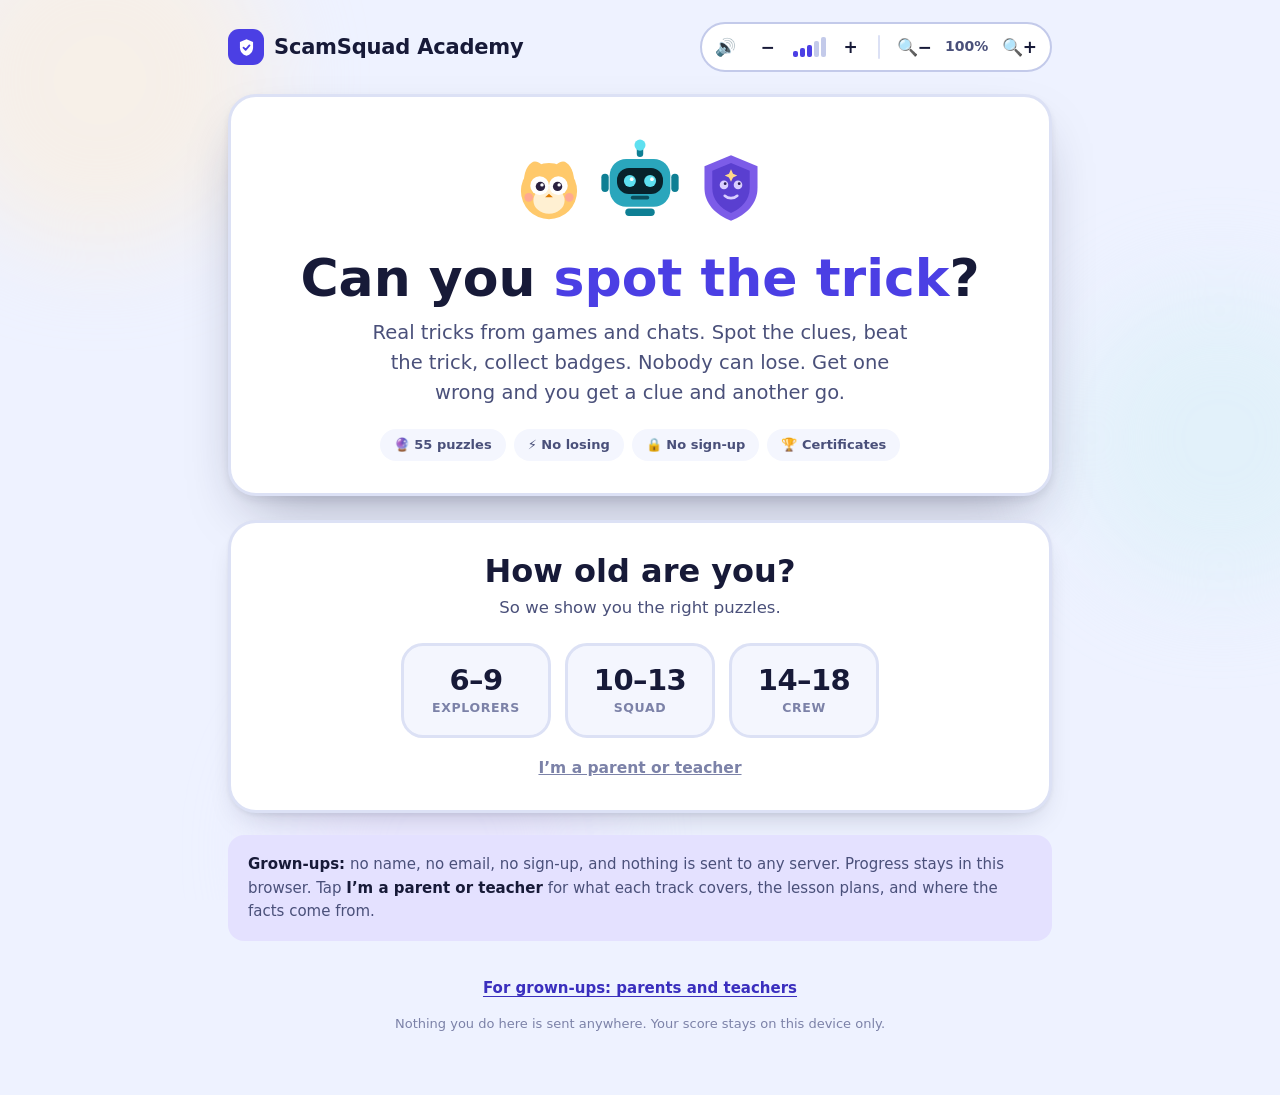
==== commit cdda5199: "Improved the game Added few more cases - and split into levels. UI improved." ====
--- a/index.html
+++ b/index.html
@@ -1,1922 +1,3968 @@
-<!doctype html>
-<html lang="en">
-<head>
-<meta charset="utf-8">
-<meta name="viewport" content="width=device-width, initial-scale=1">
-<title>ScamSquad Academy</title>
-<link rel="preconnect" href="https://fonts.googleapis.com">
-<link rel="preconnect" href="https://fonts.gstatic.com" crossorigin>
-<link rel="stylesheet" href="https://fonts.googleapis.com/css2?family=Fredoka:wght@500;600;700&family=Nunito:ital,wght@0,400;0,600;0,700;0,800;1,400&display=swap">
-
-<style>
-:root{
-  --ground:#EEF2FF;
-  --surface:#FFFFFF;
-  --surface-2:#F4F6FE;
-  --ink:#171A38;
-  --ink-2:#4A507A;
-  --ink-3:#7C82A8;
-  --line:#DCE1F5;
-  --line-2:#C3CAEA;
-
-  --brand:#4B3FE4;
-  --brand-ink:#3A2FBE;
-  --brand-soft:#E4E1FF;
-
-  --good:#0E8F68;
-  --good-soft:#D7F5EA;
-  --warn:#A66207;
-  --warn-soft:#FDEFD4;
-
-  --t-explore:#E07C00;
-  --t-explore-soft:#FFEDD2;
-  --t-squad:#0E7F94;
-  --t-squad-soft:#D6F0F5;
-  --t-crew:#6B3FD4;
-  --t-crew-soft:#E8E0FF;
-
-  --shadow:0 2px 4px rgba(23,26,56,.06), 0 14px 32px -16px rgba(23,26,56,.28);
-  --shadow-lg:0 4px 8px rgba(23,26,56,.08), 0 26px 60px -22px rgba(23,26,56,.4);
-
-  --f-display:"Fredoka","Trebuchet MS",system-ui,sans-serif;
-  --f-body:"Nunito","Segoe UI",system-ui,sans-serif;
-}
-@media (prefers-color-scheme: dark){
-  :root:not([data-theme="light"]){
-    --ground:#0E1024;
-    --surface:#181B36;
-    --surface-2:#20244A;
-    --ink:#EAEDFB;
-    --ink-2:#AEB5DC;
-    --ink-3:#848CB8;
-    --line:#2A2F58;
-    --line-2:#3A4070;
-    --brand:#8E86FF;
-    --brand-ink:#B0AAFF;
-    --brand-soft:#282465;
-    --good:#4FD3A6;
-    --good-soft:#123A2F;
-    --warn:#F0B65C;
-    --warn-soft:#3A2C12;
-    --t-explore:#FFB553;
-    --t-explore-soft:#3C2A10;
-    --t-squad:#4FCBE0;
-    --t-squad-soft:#0F3540;
-    --t-crew:#AE8CFF;
-    --t-crew-soft:#2C2160;
-    --shadow:0 2px 4px rgba(0,0,0,.4), 0 14px 32px -16px rgba(0,0,0,.7);
-    --shadow-lg:0 4px 8px rgba(0,0,0,.45), 0 26px 60px -22px rgba(0,0,0,.8);
-  }
-}
-:root[data-theme="dark"]{
-  --ground:#0E1024;
-  --surface:#181B36;
-  --surface-2:#20244A;
-  --ink:#EAEDFB;
-  --ink-2:#AEB5DC;
-  --ink-3:#848CB8;
-  --line:#2A2F58;
-  --line-2:#3A4070;
-  --brand:#8E86FF;
-  --brand-ink:#B0AAFF;
-  --brand-soft:#282465;
-  --good:#4FD3A6;
-  --good-soft:#123A2F;
-  --warn:#F0B65C;
-  --warn-soft:#3A2C12;
-  --t-explore:#FFB553;
-  --t-explore-soft:#3C2A10;
-  --t-squad:#4FCBE0;
-  --t-squad-soft:#0F3540;
-  --t-crew:#AE8CFF;
-  --t-crew-soft:#2C2160;
-  --shadow:0 2px 4px rgba(0,0,0,.4), 0 14px 32px -16px rgba(0,0,0,.7);
-  --shadow-lg:0 4px 8px rgba(0,0,0,.45), 0 26px 60px -22px rgba(0,0,0,.8);
-}
-
-*{box-sizing:border-box;}
-body{
-  margin:0;background:var(--ground);color:var(--ink);
-  font-family:var(--f-body);font-size:17px;line-height:1.55;
-  -webkit-font-smoothing:antialiased;
-}
-h1,h2,h3,h4{font-family:var(--f-display);margin:0;text-wrap:balance;line-height:1.15;}
-button{font-family:inherit;}
-:focus-visible{outline:3px solid var(--brand);outline-offset:3px;border-radius:8px;}
-.sr{position:absolute;width:1px;height:1px;overflow:hidden;clip:rect(0 0 0 0);white-space:nowrap;}
-
-.shell{max-width:860px;margin:0 auto;padding:22px 18px 60px;}
-
-/* ============ top bar ============ */
-.topbar{display:flex;align-items:center;gap:12px;margin-bottom:22px;flex-wrap:wrap;}
-.logo{display:flex;align-items:center;gap:10px;font-family:var(--f-display);font-weight:700;font-size:21px;letter-spacing:-.01em;}
-.logo .mark{
-  width:36px;height:36px;border-radius:11px;background:var(--brand);
-  display:grid;place-items:center;flex-shrink:0;
-}
-.topbar .spacer{margin-left:auto;}
-.ghost{
-  background:transparent;border:2px solid var(--line-2);color:var(--ink-2);
-  font-weight:700;font-size:14px;padding:7px 14px;border-radius:999px;cursor:pointer;
-}
-.ghost:hover{border-color:var(--brand);color:var(--brand-ink);}
-
-/* ============ home ============ */
-.hero{
-  background:var(--surface);border:2px solid var(--line);border-radius:22px;
-  padding:32px 28px;box-shadow:var(--shadow);margin-bottom:22px;
-  display:flex;gap:26px;align-items:center;flex-wrap:wrap;
-}
-.hero-copy{flex:1 1 320px;}
-.hero h1{font-size:clamp(30px,5vw,44px);font-weight:700;margin-bottom:10px;}
-.hero p{margin:0;color:var(--ink-2);font-size:18px;max-width:46ch;}
-.hero-art{flex:0 0 auto;}
-
-.pick-label{
-  font-family:var(--f-display);font-size:20px;font-weight:600;margin:26px 0 14px;
-}
-.tracks{display:grid;grid-template-columns:repeat(auto-fit,minmax(240px,1fr));gap:16px;}
-.track{
-  background:var(--surface);border:3px solid var(--line);border-radius:20px;
-  padding:22px 20px;text-align:left;cursor:pointer;box-shadow:var(--shadow);
-  display:flex;flex-direction:column;gap:12px;
-  transition:transform .16s ease, border-color .16s ease, box-shadow .16s ease;
-}
-.track:hover{transform:translateY(-4px);box-shadow:var(--shadow-lg);}
-.track.explore:hover{border-color:var(--t-explore);}
-.track.squad:hover{border-color:var(--t-squad);}
-.track.crew:hover{border-color:var(--t-crew);}
-.track .age{
-  font-family:var(--f-display);font-size:13px;font-weight:600;letter-spacing:.04em;
-  padding:4px 11px;border-radius:999px;align-self:flex-start;
-}
-.track.explore .age{background:var(--t-explore-soft);color:var(--t-explore);}
-.track.squad .age{background:var(--t-squad-soft);color:var(--t-squad);}
-.track.crew .age{background:var(--t-crew-soft);color:var(--t-crew);}
-.track h3{font-size:24px;font-weight:700;}
-.track p{margin:0;font-size:15px;color:var(--ink-2);}
-.track .bar{height:9px;border-radius:99px;background:var(--surface-2);overflow:hidden;margin-top:auto;}
-.track .bar i{display:block;height:100%;border-radius:99px;width:0;transition:width .5s ease;}
-.track.explore .bar i{background:var(--t-explore);}
-.track.squad .bar i{background:var(--t-squad);}
-.track.crew .bar i{background:var(--t-crew);}
-.track .prog{font-size:13px;font-weight:700;color:var(--ink-3);}
-.track .go{
-  margin-top:2px;font-family:var(--f-display);font-weight:600;font-size:16px;
-  border:none;border-radius:12px;padding:11px;color:#fff;cursor:pointer;width:100%;
-}
-.track.explore .go{background:var(--t-explore);}
-.track.squad .go{background:var(--t-squad);}
-.track.crew .go{background:var(--t-crew);}
-
-.homenote{
-  margin-top:22px;background:var(--brand-soft);border-radius:16px;padding:18px 20px;
-  font-size:15px;color:var(--ink-2);
-}
-.homenote strong{color:var(--ink);}
-
-/* ============ game ============ */
-.hud{
-  display:flex;align-items:center;gap:14px;flex-wrap:wrap;
-  background:var(--surface);border:2px solid var(--line);border-radius:18px;
-  padding:12px 16px;margin-bottom:16px;box-shadow:var(--shadow);
-}
-.hud .buddy{display:flex;align-items:center;gap:10px;}
-.hud .bname{font-family:var(--f-display);font-weight:600;font-size:16px;}
-.hud .brole{font-size:12px;color:var(--ink-3);font-weight:700;}
-.hud .stat{margin-left:auto;display:flex;gap:16px;align-items:center;}
-.hud .stat b{font-family:var(--f-display);font-size:20px;font-weight:700;}
-.hud .stat span{font-size:12px;color:var(--ink-3);font-weight:700;display:block;line-height:1;}
-
-.steps{display:flex;gap:6px;margin-bottom:16px;}
-.steps i{flex:1;height:8px;border-radius:99px;background:var(--line);}
-.steps i.done{background:var(--good);}
-.steps i.now{background:var(--brand);}
-
-.stage{
-  background:var(--surface);border:2px solid var(--line);border-radius:22px;
-  padding:26px;box-shadow:var(--shadow);
-}
-.scene-top{display:flex;gap:18px;align-items:flex-start;margin-bottom:6px;}
-.scene-art{
-  flex:0 0 auto;width:88px;height:88px;border-radius:20px;display:grid;place-items:center;font-size:44px;
-}
-.lvl-tag{
-  font-family:var(--f-display);font-size:12px;font-weight:600;letter-spacing:.09em;text-transform:uppercase;
-  color:var(--ink-3);margin-bottom:4px;
-}
-.stage h2{font-size:clamp(21px,3vw,27px);font-weight:700;margin-bottom:8px;}
-.scene{font-size:17px;color:var(--ink-2);margin:0 0 20px;}
-.scene .quote{
-  display:block;background:var(--surface-2);border-left:4px solid var(--line-2);
-  padding:11px 15px;border-radius:0 10px 10px 0;margin:12px 0;
-  font-style:italic;color:var(--ink);
-}
-.ask{font-family:var(--f-display);font-size:19px;font-weight:600;margin-bottom:14px;}
-
-.opts{display:grid;gap:12px;margin-bottom:8px;}
-.opt{
-  display:flex;gap:14px;align-items:flex-start;text-align:left;width:100%;
-  background:var(--surface-2);border:3px solid transparent;border-radius:16px;
-  padding:16px 18px;cursor:pointer;color:var(--ink);
-  transition:border-color .14s ease, transform .14s ease, background .14s ease;
-}
-.opt:hover:not(:disabled){border-color:var(--brand);transform:translateX(3px);}
-.opt:disabled{cursor:default;opacity:.55;}
-.opt .key{
-  flex:0 0 auto;width:30px;height:30px;border-radius:10px;background:var(--surface);
-  display:grid;place-items:center;font-family:var(--f-display);font-weight:700;font-size:15px;color:var(--ink-2);
-  border:2px solid var(--line);
-}
-.opt .otxt b{display:block;font-family:var(--f-display);font-weight:600;font-size:17px;margin-bottom:2px;}
-.opt .otxt span{font-size:15px;color:var(--ink-2);}
-.opt.picked-good{border-color:var(--good);background:var(--good-soft);opacity:1;}
-.opt.picked-soft{border-color:var(--warn);background:var(--warn-soft);opacity:1;}
-
-.reply{border-radius:18px;padding:20px;margin-top:18px;display:none;}
-.reply.show{display:block;animation:pop .3s ease;}
-@keyframes pop{from{opacity:0;transform:translateY(8px);}to{opacity:1;transform:none;}}
-.reply.win{background:var(--good-soft);border:2px solid var(--good);}
-.reply.hint{background:var(--warn-soft);border:2px solid var(--warn);}
-.reply h3{font-size:20px;font-weight:700;margin-bottom:8px;}
-.reply.win h3{color:var(--good);}
-.reply.hint h3{color:var(--warn);}
-.reply p{margin:0 0 10px;font-size:16px;}
-.reply p:last-child{margin-bottom:0;}
-.reply .why{
-  background:var(--surface);border-radius:12px;padding:13px 16px;margin-top:12px;font-size:15px;color:var(--ink-2);
-}
-.reply .why b{color:var(--ink);}
-
-.nextrow{display:flex;gap:10px;flex-wrap:wrap;margin-top:16px;}
-.big{
-  font-family:var(--f-display);font-weight:600;font-size:18px;border:none;border-radius:14px;
-  padding:14px 26px;color:#fff;background:var(--brand);cursor:pointer;
-}
-.big:hover{background:var(--brand-ink);}
-.big.alt{background:transparent;color:var(--ink-2);border:2px solid var(--line-2);}
-.big.alt:hover{border-color:var(--brand);color:var(--brand-ink);background:transparent;}
-
-.helpline{
-  margin-top:16px;background:var(--surface);border:2px dashed var(--line-2);border-radius:16px;
-  padding:14px 18px;font-size:14.5px;color:var(--ink-2);
-}
-.helpline b{color:var(--ink);font-family:var(--f-display);}
-
-/* ============ track scale ============ */
-body[data-track="explore"] .stage{font-size:19px;}
-body[data-track="explore"] .scene{font-size:20px;line-height:1.6;}
-body[data-track="explore"] .ask{font-size:22px;}
-body[data-track="explore"] .opt .otxt b{font-size:19px;}
-body[data-track="explore"] .opt .otxt span{font-size:17px;}
-body[data-track="explore"] .reply p{font-size:18px;}
-
-/* ============ finish ============ */
-.finish{
-  background:var(--surface);border:2px solid var(--line);border-radius:22px;
-  padding:34px 28px;text-align:center;box-shadow:var(--shadow);
-}
-.finish h2{font-size:clamp(26px,4vw,36px);font-weight:700;margin-bottom:8px;}
-.finish .sc{font-family:var(--f-display);font-size:52px;font-weight:700;color:var(--brand);line-height:1;margin:14px 0 4px;}
-.finish .scl{font-size:14px;color:var(--ink-3);font-weight:700;margin-bottom:20px;}
-.badges{display:flex;gap:12px;justify-content:center;flex-wrap:wrap;margin:20px 0;}
-.badge{
-  background:var(--surface-2);border:2px solid var(--line);border-radius:16px;
-  padding:14px 16px;width:158px;display:flex;flex-direction:column;
-}
-.badge span{margin-top:auto;}
-.badge.earned{border-color:var(--good);background:var(--good-soft);}
-.badge .bi{font-size:30px;line-height:1;}
-.badge b{display:block;font-family:var(--f-display);font-size:15px;font-weight:600;margin:6px 0 2px;}
-.badge span{font-size:12.5px;color:var(--ink-2);}
-.recap{text-align:left;background:var(--surface-2);border-radius:16px;padding:18px 22px;margin-top:22px;}
-.recap h4{font-size:17px;font-weight:600;margin-bottom:10px;}
-.recap ul{margin:0;padding-left:20px;font-size:15.5px;color:var(--ink-2);display:flex;flex-direction:column;gap:6px;}
-
-/* ============ grown-ups ============ */
-.panel{
-  background:var(--surface);border:2px solid var(--line);border-radius:22px;
-  padding:30px 28px;box-shadow:var(--shadow);
-}
-.panel h2{font-size:28px;font-weight:700;margin-bottom:6px;}
-.panel .sub{color:var(--ink-2);margin:0 0 22px;}
-.panel h3{font-size:19px;font-weight:600;margin:24px 0 8px;}
-.panel p{font-size:15.5px;color:var(--ink-2);margin:0 0 10px;}
-.panel ul{font-size:15.5px;color:var(--ink-2);padding-left:20px;margin:0 0 10px;display:flex;flex-direction:column;gap:5px;}
-.panel a{color:var(--brand-ink);font-weight:700;}
-.covers{display:grid;grid-template-columns:repeat(auto-fit,minmax(220px,1fr));gap:14px;margin-top:8px;}
-.cover{background:var(--surface-2);border-radius:14px;padding:16px 18px;}
-.cover b{display:block;font-family:var(--f-display);font-size:16px;font-weight:600;margin-bottom:6px;}
-.cover ul{font-size:14px;padding-left:18px;gap:3px;}
-.rules{border-left:4px solid var(--brand);padding-left:18px;}
-
-
-/* ============ home v2 ============ */
-.blobs{position:fixed;inset:0;pointer-events:none;z-index:0;overflow:hidden;}
-.blobs i{position:absolute;border-radius:50%;filter:blur(48px);opacity:.5;}
-.blobs i:nth-child(1){width:340px;height:340px;background:var(--t-explore-soft);top:-90px;left:-70px;}
-.blobs i:nth-child(2){width:300px;height:300px;background:var(--t-squad-soft);top:32%;right:-90px;}
-.blobs i:nth-child(3){width:320px;height:320px;background:var(--t-crew-soft);bottom:-110px;left:22%;}
-.shell{position:relative;z-index:1;}
-
-.hero2{
-  background:var(--surface);border:3px solid var(--line);border-radius:28px;
-  padding:38px 30px 32px;box-shadow:var(--shadow-lg);text-align:center;
-}
-.crew-row{display:flex;justify-content:center;align-items:flex-end;gap:6px;margin-bottom:18px;}
-.crew-row .m{animation:bob 3.4s ease-in-out infinite;}
-.crew-row .m:nth-child(2){animation-delay:.5s;}
-.crew-row .m:nth-child(3){animation-delay:1s;}
-@keyframes bob{0%,100%{transform:translateY(0)}50%{transform:translateY(-9px)}}
-.hero2 h1{
-  font-size:clamp(30px,6.2vw,52px);font-weight:700;line-height:1.03;margin-bottom:12px;
-}
-.hero2 h1 em{font-style:normal;color:var(--brand);}
-.hero2 .sub{font-size:clamp(16.5px,1.9vw,19.5px);color:var(--ink-2);margin:0 auto;max-width:44ch;}
-.hero2 .chips{display:flex;gap:8px;justify-content:center;flex-wrap:wrap;margin-top:20px;}
-.hero2 .chips span{
-  font-family:var(--f-display);font-size:13px;font-weight:600;
-  background:var(--surface-2);color:var(--ink-2);padding:6px 14px;border-radius:999px;
-}
-
-.askage{
-  margin-top:24px;background:var(--surface);border:3px solid var(--line);border-radius:28px;
-  padding:30px 26px;box-shadow:var(--shadow);text-align:center;
-}
-.askage h2{font-size:clamp(23px,3.6vw,32px);font-weight:700;margin-bottom:6px;}
-.askage p{color:var(--ink-2);margin:0 0 22px;font-size:16.5px;}
-.agepick{display:flex;gap:14px;justify-content:center;flex-wrap:wrap;}
-.agepick button{
-  font-family:var(--f-display);font-weight:700;cursor:pointer;
-  width:150px;padding:20px 12px;border-radius:22px;border:3px solid var(--line);
-  background:var(--surface-2);color:var(--ink);
-  display:flex;flex-direction:column;align-items:center;gap:5px;
-  transition:transform .16s ease,border-color .16s ease,box-shadow .16s ease;
-}
-.agepick button .big-n{font-size:29px;line-height:1;letter-spacing:-.02em;}
-.agepick button .lil{font-size:12.5px;font-weight:600;color:var(--ink-3);letter-spacing:.05em;text-transform:uppercase;}
-.agepick button:hover{transform:translateY(-5px) scale(1.03);box-shadow:var(--shadow-lg);}
-.agepick button[data-age="explore"]:hover,.agepick button[data-age="explore"][aria-pressed="true"]{border-color:var(--t-explore);background:var(--t-explore-soft);}
-.agepick button[data-age="squad"]:hover,.agepick button[data-age="squad"][aria-pressed="true"]{border-color:var(--t-squad);background:var(--t-squad-soft);}
-.agepick button[data-age="crew"]:hover,.agepick button[data-age="crew"][aria-pressed="true"]{border-color:var(--t-crew);background:var(--t-crew-soft);}
-.grownlink{
-  margin-top:20px;background:none;border:none;cursor:pointer;
-  font-family:var(--f-body);font-size:15.5px;font-weight:700;color:var(--ink-3);text-decoration:underline;
-}
-.grownlink:hover{color:var(--brand-ink);}
-
-#reveal:empty{display:none;}
-.revealcard{
-  margin-top:22px;background:var(--surface);border:4px solid var(--line);border-radius:28px;
-  padding:30px 28px;box-shadow:var(--shadow-lg);
-  display:flex;gap:26px;align-items:center;flex-wrap:wrap;
-  animation:rise .38s cubic-bezier(.2,.9,.3,1.2);
-}
-@keyframes rise{from{opacity:0;transform:translateY(22px) scale(.97);}to{opacity:1;transform:none;}}
-.revealcard.explore{border-color:var(--t-explore);}
-.revealcard.squad{border-color:var(--t-squad);}
-.revealcard.crew{border-color:var(--t-crew);}
-.revealcard .art{flex:0 0 auto;}
-.revealcard .body{flex:1 1 260px;min-width:0;}
-.revealcard .age2{
-  font-family:var(--f-display);font-size:13px;font-weight:600;letter-spacing:.05em;
-  padding:5px 13px;border-radius:999px;display:inline-block;margin-bottom:8px;
-}
-.revealcard.explore .age2{background:var(--t-explore-soft);color:var(--t-explore);}
-.revealcard.squad .age2{background:var(--t-squad-soft);color:var(--t-squad);}
-.revealcard.crew .age2{background:var(--t-crew-soft);color:var(--t-crew);}
-.revealcard h3{font-size:clamp(26px,4vw,36px);font-weight:700;margin-bottom:6px;}
-.revealcard p{margin:0 0 14px;color:var(--ink-2);font-size:17px;}
-.revealcard .bar2{height:11px;border-radius:99px;background:var(--surface-2);overflow:hidden;margin-bottom:7px;}
-.revealcard .bar2 i{display:block;height:100%;border-radius:99px;transition:width .6s ease;}
-.revealcard.explore .bar2 i{background:var(--t-explore);}
-.revealcard.squad .bar2 i{background:var(--t-squad);}
-.revealcard.crew .bar2 i{background:var(--t-crew);}
-.revealcard .prog2{font-size:14px;font-weight:700;color:var(--ink-3);display:block;margin-bottom:16px;}
-.revealcard .play{
-  font-family:var(--f-display);font-size:21px;font-weight:700;border:none;border-radius:18px;
-  padding:16px 34px;color:#fff;cursor:pointer;width:100%;
-  transition:transform .14s ease, filter .14s ease;
-}
-.revealcard .play:hover{transform:translateY(-2px);filter:brightness(1.07);}
-.revealcard.explore .play{background:var(--t-explore);}
-.revealcard.squad .play{background:var(--t-squad);}
-.revealcard.crew .play{background:var(--t-crew);}
-.switchlink{
-  display:block;margin:14px auto 0;background:none;border:none;cursor:pointer;
-  font-family:var(--f-body);font-size:14.5px;font-weight:700;color:var(--ink-3);text-decoration:underline;
-}
-.switchlink:hover{color:var(--brand-ink);}
-
-.trophies{
-  margin-top:22px;background:var(--surface);border:3px solid var(--line);border-radius:24px;
-  padding:20px 24px;box-shadow:var(--shadow);
-  display:flex;gap:18px;align-items:center;flex-wrap:wrap;justify-content:center;
-}
-.trophies .t{text-align:center;min-width:96px;}
-.trophies .t b{display:block;font-family:var(--f-display);font-size:30px;font-weight:700;color:var(--brand);line-height:1;}
-.trophies .t span{display:block;font-size:12.5px;font-weight:700;color:var(--ink-3);margin-top:5px;letter-spacing:.04em;text-transform:uppercase;}
-.trophies .t .em{font-size:26px;}
-
-/* ============ export bar ============ */
-.exportbar{display:flex;gap:10px;flex-wrap:wrap;margin-top:16px;align-items:center;}
-.savehint{
-  margin-top:12px;background:var(--surface-2);border-radius:12px;padding:12px 16px;
-  font-size:14.5px;color:var(--ink-2);
-}
-.savehint b{color:var(--ink);}
-#certimg{max-width:100%;border-radius:14px;box-shadow:var(--shadow-lg);margin-top:14px;display:block;}
-
-/* ============ age chooser ============ */
-.agebar{
-  background:var(--surface);border:2px solid var(--line);border-radius:18px;
-  padding:18px 20px;margin:26px 0 16px;box-shadow:var(--shadow);
-  display:flex;gap:12px 16px;align-items:center;flex-wrap:wrap;
-}
-.agebar .q{font-family:var(--f-display);font-size:19px;font-weight:600;}
-.agebar .opts2{display:flex;gap:9px;flex-wrap:wrap;}
-.agebar button{
-  font-family:var(--f-display);font-size:16px;font-weight:600;
-  padding:10px 18px;border-radius:999px;border:2px solid var(--line-2);
-  background:var(--surface);color:var(--ink);cursor:pointer;
-}
-.agebar button:hover{border-color:var(--brand);color:var(--brand-ink);}
-.agebar button[aria-pressed="true"]{background:var(--brand);border-color:var(--brand);color:#fff;}
-.track.rec{border-color:var(--brand);}
-.track .recflag{
-  display:none;font-family:var(--f-display);font-size:12.5px;font-weight:600;
-  letter-spacing:.05em;color:var(--brand-ink);background:var(--brand-soft);
-  padding:4px 10px;border-radius:999px;align-self:flex-start;
-}
-.track.rec .recflag{display:inline-block;}
-.track.faded{opacity:.55;}
-
-/* ============ conversation card ============ */
-.convo{
-  margin-top:22px;background:#F6F3FF;color:#221E38;border:2px solid #C9BEF5;border-radius:18px;
-  padding:24px;text-align:left;print-color-adjust:exact;-webkit-print-color-adjust:exact;
-}
-.convo .kicker{
-  font-family:var(--f-display);font-size:11.5px;font-weight:600;letter-spacing:.2em;
-  text-transform:uppercase;color:#6B5AC7;
-}
-.convo h4{font-family:var(--f-display);font-size:21px;font-weight:700;margin:6px 0 8px;color:#221E38;}
-.convo p.lead{font-size:15.5px;color:#4A4560;margin:0 0 16px;}
-.convo ol{margin:0;padding-left:22px;display:flex;flex-direction:column;gap:12px;}
-.convo ol li{font-size:16.5px;font-weight:700;color:#221E38;}
-.convo ol li span{display:block;font-weight:400;font-size:14.5px;color:#4A4560;margin-top:3px;}
-.convo .tail{margin:16px 0 0;font-size:14px;color:#4A4560;border-top:2px solid #DCD3FA;padding-top:12px;}
-
-/* ============ teacher toolkit ============ */
-.tabs{display:flex;gap:8px;margin-bottom:20px;flex-wrap:wrap;}
-.tabs button{
-  font-family:var(--f-display);font-size:15px;font-weight:600;
-  padding:9px 18px;border-radius:999px;border:2px solid var(--line-2);
-  background:transparent;color:var(--ink-2);cursor:pointer;
-}
-.tabs button[aria-selected="true"]{background:var(--brand);border-color:var(--brand);color:#fff;}
-.lesson{
-  background:var(--surface-2);border-radius:16px;padding:22px;margin-bottom:16px;
-}
-.lesson h4{font-family:var(--f-display);font-size:20px;font-weight:700;margin-bottom:2px;}
-.lesson .meta{
-  display:flex;gap:8px;flex-wrap:wrap;margin:10px 0 14px;
-}
-.lesson .meta span{
-  font-family:var(--f-mono,var(--f-body));font-size:12.5px;font-weight:700;
-  background:var(--surface);border:1px solid var(--line);color:var(--ink-2);
-  padding:4px 10px;border-radius:999px;
-}
-.lesson h5{
-  font-family:var(--f-display);font-size:13px;font-weight:600;letter-spacing:.1em;
-  text-transform:uppercase;color:var(--ink-3);margin:16px 0 6px;
-}
-.lesson ul,.lesson ol{margin:0;padding-left:20px;font-size:15.5px;color:var(--ink-2);display:flex;flex-direction:column;gap:5px;}
-.lesson p{font-size:15.5px;color:var(--ink-2);margin:0;}
-.warnbox{
-  background:var(--warn-soft);border-left:4px solid var(--warn);border-radius:0 10px 10px 0;
-  padding:14px 16px;margin-top:14px;font-size:15px;color:var(--ink);
-}
-
-/* ============ age gate ============ */
-.gate{
-  background:var(--surface);border:2px solid var(--line);border-radius:22px;
-  padding:32px 28px;box-shadow:var(--shadow);text-align:center;max-width:620px;margin:0 auto;
-}
-.gate .who{margin-bottom:8px;}
-.gate .band{
-  display:inline-block;font-family:var(--f-display);font-size:13px;font-weight:600;letter-spacing:.05em;
-  background:var(--t-crew-soft);color:var(--t-crew);padding:5px 14px;border-radius:999px;margin-bottom:14px;
-}
-.gate h2{font-size:clamp(23px,3.4vw,30px);font-weight:700;margin-bottom:12px;}
-.gate p{font-size:16.5px;color:var(--ink-2);margin:0 auto 12px;max-width:48ch;}
-.gate p.strongline{color:var(--ink);font-weight:700;}
-.gate .quiz{
-  background:var(--surface-2);border-radius:16px;padding:20px;margin-top:22px;
-}
-.gate .quiz .q{font-family:var(--f-display);font-size:21px;font-weight:600;margin-bottom:14px;}
-.gate .typed{display:flex;gap:10px;justify-content:center;flex-wrap:wrap;align-items:center;}
-.gate .typed input{
-  font-family:var(--f-display);font-size:26px;font-weight:700;text-align:center;
-  width:130px;padding:12px 14px;border-radius:14px;border:2px solid var(--line-2);
-  background:var(--surface);color:var(--ink);
-}
-.gate .typed input:focus{border-color:var(--brand);}
-.gate .typed button{
-  font-family:var(--f-display);font-size:17px;font-weight:600;
-  padding:14px 24px;border-radius:14px;border:none;
-  background:var(--brand);color:#fff;cursor:pointer;
-}
-.gate .typed button:hover{background:var(--brand-ink);}
-.gate .tries{margin-top:10px;font-size:13.5px;color:var(--ink-3);font-weight:700;}
-.exitrow{margin-top:14px;text-align:center;}
-.exitrow button{
-  background:none;border:none;cursor:pointer;font-family:var(--f-body);
-  font-size:14.5px;font-weight:700;color:var(--ink-3);text-decoration:underline;
-}
-.exitrow button:hover{color:var(--brand-ink);}
-.gate .msg{margin-top:14px;font-size:15.5px;color:var(--warn);font-weight:700;min-height:22px;}
-.gate .escape{margin-top:22px;}
-
-/* ============ certificate ============ */
-.certbox{margin-top:24px;background:var(--surface-2);border-radius:18px;padding:22px;text-align:left;}
-.certbox h4{font-family:var(--f-display);font-size:19px;font-weight:600;margin-bottom:6px;}
-.certbox p.cn{margin:0 0 14px;font-size:14.5px;color:var(--ink-2);}
-.namerow{display:flex;gap:10px;flex-wrap:wrap;align-items:center;}
-.namerow input{
-  flex:1 1 200px;font-family:var(--f-body);font-size:17px;font-weight:600;
-  padding:12px 15px;border-radius:12px;border:2px solid var(--line-2);
-  background:var(--surface);color:var(--ink);min-width:0;
-}
-.namerow input::placeholder{color:var(--ink-3);font-weight:400;}
-.namerow input:focus{border-color:var(--brand);}
-.privline{
-  display:flex;gap:8px;align-items:flex-start;margin-top:12px;
-  font-size:13.5px;color:var(--ink-2);
-}
-.privline svg{flex:0 0 auto;margin-top:2px;}
-
-#cert{
-  margin-top:20px;background:#FFFDF7;color:#221E38;border:3px solid #C9A227;border-radius:14px;
-  padding:30px 28px;text-align:center;position:relative;
-  box-shadow:0 10px 30px -18px rgba(0,0,0,.45);
-  print-color-adjust:exact;-webkit-print-color-adjust:exact;
-}
-#cert .inner{border:2px dashed #E0CE8E;border-radius:9px;padding:24px 18px;}
-#cert .kicker{
-  font-family:var(--f-display);font-size:12px;font-weight:600;letter-spacing:.24em;
-  text-transform:uppercase;color:#9A7B12;
-}
-#cert h3{font-family:var(--f-display);font-size:clamp(22px,4vw,30px);font-weight:700;color:#221E38;margin:8px 0 14px;}
-#cert .who{
-  font-family:var(--f-display);font-size:clamp(28px,6vw,44px);font-weight:700;color:#3A2FBE;
-  line-height:1.1;margin:6px 0;word-break:break-word;
-}
-#cert .rule{height:2px;background:#E0CE8E;max-width:300px;margin:12px auto 16px;}
-#cert .said{font-size:16px;color:#4A4560;margin:0 auto 4px;max-width:44ch;}
-#cert .list{font-size:15px;color:#4A4560;margin:14px auto 0;max-width:46ch;}
-#cert .list b{color:#221E38;}
-#cert .foot{
-  display:flex;justify-content:space-between;gap:14px;flex-wrap:wrap;
-  margin-top:22px;padding-top:14px;border-top:2px solid #EFE4C0;
-  font-size:13px;color:#6A6480;text-align:left;
-}
-#cert .foot b{display:block;color:#221E38;font-family:var(--f-display);font-size:15px;}
-#cert .seal{position:absolute;top:-14px;right:-10px;}
-
-@media print{
-  body{background:#fff;}
-  body *{visibility:hidden !important;}
-  .printnow, .printnow *{visibility:visible !important;}
-  .printnow{position:absolute;left:0;top:0;width:100%;margin:0;box-shadow:none;border-radius:0;}
-  .noprint{display:none !important;}
-  @page{margin:14mm;}
-}
-
-footer{margin-top:30px;text-align:center;font-size:13px;color:var(--ink-3);}
-
-@media (max-width:560px){
-  .shell{padding:16px 13px 50px;}
-  .stage{padding:20px 17px;}
-  .scene-art{width:64px;height:64px;font-size:32px;border-radius:16px;}
-  .hero{padding:24px 20px;}
-}
-@media (prefers-reduced-motion: reduce){*{transition:none!important;animation:none!important;}}
-</style>
-<style>
-html{color-scheme:light dark}
-body{margin:0}
-img{max-width:100%}
-[hidden]{display:none!important}
-</style>
-</head>
-<body>
-
-
-<div class="blobs" aria-hidden="true"><i></i><i></i><i></i></div>
-<div class="shell">
-  <div class="topbar">
-    <div class="logo">
-      <span class="mark" aria-hidden="true">
-        <svg width="21" height="21" viewBox="0 0 24 24" fill="none"><path d="M12 2.6 4.5 5.8v6.1c0 4.6 3.1 8.4 7.5 9.5 4.4-1.1 7.5-4.9 7.5-9.5V5.8L12 2.6Z" fill="#fff"/><path d="m8.6 12.2 2.4 2.4 4.4-4.9" stroke="#4B3FE4" stroke-width="2.1" stroke-linecap="round" stroke-linejoin="round"/></svg>
-      </span>
-      ScamSquad Academy
-    </div>
-    <div class="spacer"></div>
-    <button class="ghost" id="btn-home" hidden>&larr; Home</button>
-    <button class="ghost" id="btn-grown">For grown-ups</button>
-  </div>
-
-  <div id="screen-home"></div>
-  <div id="screen-gate" hidden></div>
-  <div id="screen-game" hidden></div>
-  <div id="screen-finish" hidden></div>
-  <div id="screen-grown" hidden></div>
-
-  <footer>Nothing you do here is sent anywhere. Your stars stay on this device only.</footer>
-</div>
-
-<script>
-/* ---------------------------------------------------------------
-   CONFIG
-   Paste a Google Form (or any form) URL here and the contact button
-   turns on everywhere. Left empty, the panel shows the school route
-   instead of a dead link.
-----------------------------------------------------------------*/
-var CONTACT_FORM_URL = "";
-
-/* ---------------------------------------------------------------
-   MASCOTS. Inline SVG, no external assets
-----------------------------------------------------------------*/
-function mascot(kind, size){
-  var s = size || 76;
-  if(kind === "explore"){
-    return '<svg width="'+s+'" height="'+s+'" viewBox="0 0 100 100" role="img" aria-label="Pip the owl">'
-      + '<circle cx="50" cy="54" r="36" fill="#FFC96B"/>'
-      + '<path d="M18 40c0-14 8-24 14-24s10 6 10 6" fill="#FFC96B"/>'
-      + '<path d="M82 40c0-14-8-24-14-24s-10 6-10 6" fill="#FFC96B"/>'
-      + '<ellipse cx="50" cy="66" rx="20" ry="17" fill="#FFF0D2"/>'
-      + '<circle cx="38" cy="47" r="12" fill="#fff"/><circle cx="62" cy="47" r="12" fill="#fff"/>'
-      + '<circle cx="39" cy="48" r="6" fill="#2A2140"/><circle cx="61" cy="48" r="6" fill="#2A2140"/>'
-      + '<circle cx="41" cy="46" r="2.2" fill="#fff"/><circle cx="63" cy="46" r="2.2" fill="#fff"/>'
-      + '<path d="M50 57.5 45 62h10l-5-4.5Z" fill="#E07C00"/>'
-      + '<circle cx="24" cy="62" r="5.5" fill="#FF9E9E" opacity=".75"/>'
-      + '<circle cx="76" cy="62" r="5.5" fill="#FF9E9E" opacity=".75"/>'
-      + '</svg>';
-  }
-  if(kind === "squad"){
-    return '<svg width="'+s+'" height="'+s+'" viewBox="0 0 100 100" role="img" aria-label="Byte the robot">'
-      + '<rect x="46.5" y="12" width="7" height="12" rx="3.5" fill="#0E7F94"/><circle cx="50" cy="11" r="6" fill="#5EE0F0"/>'
-      + '<rect x="17" y="26" width="66" height="52" rx="18" fill="#2AA6BC"/>'
-      + '<rect x="25" y="36" width="50" height="28" rx="13" fill="#08222B"/>'
-      + '<circle cx="39" cy="50" r="6.5" fill="#5EE0F0"/><circle cx="61" cy="50" r="6.5" fill="#5EE0F0"/>'
-      + '<circle cx="41" cy="48" r="2" fill="#fff"/><circle cx="63" cy="48" r="2" fill="#fff"/>'
-      + '<path d="M42 68h16" stroke="#0B4E5C" stroke-width="4" stroke-linecap="round"/>'
-      + '<rect x="8" y="42" width="8" height="20" rx="4" fill="#0E7F94"/>'
-      + '<rect x="84" y="42" width="8" height="20" rx="4" fill="#0E7F94"/>'
-      + '<rect x="34" y="80" width="32" height="8" rx="4" fill="#0E7F94"/>'
-      + '</svg>';
-  }
-  return '<svg width="'+s+'" height="'+s+'" viewBox="0 0 100 100" role="img" aria-label="Nova the guide">'
-    + '<path d="M50 8 84 22v28c0 20-14 34-34 42-20-8-34-22-34-42V22L50 8Z" fill="#7C5CE8"/>'
-    + '<path d="M50 18 74 28v22c0 15-10 26-24 32-14-6-24-17-24-32V28l24-10Z" fill="#5A3FD0"/>'
-    + '<circle cx="41" cy="46" r="5.5" fill="#D9CEFF"/><circle cx="59" cy="46" r="5.5" fill="#D9CEFF"/>'
-    + '<circle cx="42.5" cy="44.5" r="1.8" fill="#2A1E52"/><circle cx="60.5" cy="44.5" r="1.8" fill="#2A1E52"/>'
-    + '<path d="M42 60c4 4 12 4 16 0" stroke="#D9CEFF" stroke-width="3.4" stroke-linecap="round" fill="none"/>'
-    + '<path d="m50 26 2.6 5.6L58 34l-5.4 2.4L50 42l-2.6-5.6L42 34l5.4-2.4L50 26Z" fill="#FFD98A"/>'
-    + '</svg>';
-}
-
-/* ---------------------------------------------------------------
-   CONTENT
-   Safety rules applied to every line below:
-   - No sexual content, no descriptions of abuse, no self-harm.
-   - No verbatim predator scripts; patterns only.
-   - Every hard scenario ends with: tell a trusted adult, you are
-     not in trouble, and a real reporting route.
-   - The 6-9 track never depicts grooming or extortion.
-----------------------------------------------------------------*/
-var TRACKS = {
-  explore:{
-    key:"explore", age:"Ages 6 to 9", name:"Explorers",
-    tagline:"Big friendly puzzles about staying safe on a tablet or a game.",
-    buddy:"Pip", role:"Your owl buddy", unit:"Stars", uniticon:"&#11088;",
-    intro:"Pip needs help spotting tricks!",
-    levels:[
-      {icon:"&#127873;", tint:"var(--t-explore-soft)", title:"The Sparkly Free Coins Button",
-       scene:"You are playing your favorite game. A big shiny box pops up on the screen.<span class='quote'>CLICK NOW! 1,000,000 FREE COINS! ONLY 10 SECONDS LEFT!</span>",
-       ask:"What should you do?",
-       opts:[{t:"Click it fast!",d:"The timer is running out and the coins look amazing."},
-             {t:"Do not click. Go tell a grown-up.",d:"Show them the pop-up first."}],
-       correct:1,
-       hint:"Think about it. Real games have to <b>sell</b> coins for real money. So if someone hands out a million for free, what do they really want?",
-       win:"Brilliant! Pip is doing a happy wing-flap.",
-       why:"<b>Free is the bait.</b> Real games never give away a million coins in a pop-up. That button wants you to install something, or type in a grown-up's card number. Telling a grown-up costs you nothing and keeps your game safe."},
-
-      {icon:"&#128587;", tint:"var(--t-explore-soft)", title:"What Is Your Real Name?",
-       scene:"Someone you have never met joins your game. They are friendly and funny. Then they ask:<span class='quote'>What is your real name? Which school do you go to?</span>",
-       ask:"What do you do?",
-       opts:[{t:"Tell them. They seem nice.",d:"They said they go to a school too."},
-             {t:"Do not answer. Tell a grown-up.",d:"Your real name and school are private."}],
-       correct:1,
-       hint:"Anyone can be funny and friendly in a game. Does that mean you know who they really are?",
-       win:"Yes! You kept your private things private.",
-       why:"<b>Nice does not mean safe.</b> Your name, your school, your street and your photos are private. A real friend already knows them. Anyone who asks you in a game does not need them."},
-
-      {icon:"&#128273;", tint:"var(--t-explore-soft)", title:"The Password Gift",
-       scene:"A player in your game says:<span class='quote'>Give me your password and I will put a super rare pet in your account as a present!</span>",
-       ask:"What is the right move?",
-       opts:[{t:"Give the password.",d:"A free rare pet sounds great."},
-             {t:"Say no and tell a grown-up.",d:"Passwords are secret, like a house key."}],
-       correct:1,
-       hint:"A password is like the key to your front door. Would you give your house key to someone you met five minutes ago?",
-       win:"Perfect! Pip says your key stays with you.",
-       why:"<b>Passwords are keys, not presents.</b> Nobody needs your password to give you something. People who ask for it want to take your things, not give you any."},
-
-      {icon:"&#128172;", tint:"var(--t-explore-soft)", title:"The Mean Message",
-       scene:"Someone sends you a message that says something unkind about you. It makes your tummy feel funny and sad.",
-       ask:"What helps most?",
-       opts:[{t:"Send something mean back.",d:"They started it, so it is fair."},
-             {t:"Do not reply. Show a grown-up.",d:"Keep the message so they can see it."},
-             {t:"Delete it and say nothing.",d:"Just pretend it never happened."}],
-       correct:1,
-       hint:"Two of these leave you holding a horrible feeling all by yourself. Which one gets you some help?",
-       win:"Well done. That was a brave choice.",
-       why:"<b>You never have to carry it alone.</b> Writing back usually makes it grow. Deleting it means nobody can help. Showing a grown-up means they can stop it. And it is never, ever your fault."},
-
-      {icon:"&#127942;", tint:"var(--t-explore-soft)", title:"You Have Won a Prize!",
-       scene:"A message pops up on the screen.<span class='quote'>CONGRATULATIONS! You won a new tablet! Just type in a card number to pay for postage!</span>",
-       ask:"What now?",
-       opts:[{t:"Go and find a grown-up's card.",d:"Postage is only a tiny bit of money."},
-             {t:"Stop. Type nothing. Get a grown-up.",d:"You never entered a competition."}],
-       correct:1,
-       hint:"Here is the big clue. Did you ever <b>enter</b> a competition? Can you win a race you never ran?",
-       win:"Spot on! You cannot win a race you never ran.",
-       why:"<b>You cannot win a competition you never entered.</b> Anything that asks for a card number is a trick, even if it sounds like a tiny amount. Card numbers are only ever for grown-ups to type."},
-
-      {icon:"&#128241;", tint:"var(--t-explore-soft)", title:"Let Us Chat Somewhere Else",
-       scene:"Someone in your game says:<span class='quote'>Let us talk on a different app, just me and you. Do not tell your mom. It can be our secret.</span>",
-       ask:"What do you do?",
-       opts:[{t:"Go to the other app.",d:"It sounds like a fun secret."},
-             {t:"Say no and tell a grown-up right away.",d:"Secrets from parents are a warning sign."}],
-       correct:1,
-       hint:"One word in that message should make a little alarm ring in your head. Can you spot it? It starts with <b>s</b>.",
-       win:"Amazing! You heard the alarm bell.",
-       why:"<b>Safe grown-ups never ask you to keep secrets from your parents.</b> A surprise is fine. A birthday present is a surprise. But a secret you must never tell is a warning sign. Tell someone right away. You will never be in trouble for telling."},
-
-      {icon:"&#128248;", tint:"var(--t-explore-soft)", title:"The Photo Outside Your House",
-       scene:"Your friend wants to post a photo of you both. In the picture you are wearing your school T-shirt, standing in front of your house. The number on your door is showing.",
-       ask:"What is the safest thing to say?",
-       opts:[{t:"Post it. It is a nice photo.",d:"It is only your friend's page."},
-             {t:"Ask a grown-up first, and maybe pick a different photo.",d:"That photo shows where you live and where you go to school."}],
-       correct:1,
-       hint:"Look at what is in the picture, not just who. What could a stranger learn from your T-shirt and your front door?",
-       win:"Sharp eyes! You spotted the clues in the picture.",
-       why:"<b>Photos say more than you think.</b> A school T-shirt says where you go every day. A door number says where you sleep. A different photo of the same fun day works just as well, without giving that away."},
-
-      {icon:"&#128155;", tint:"var(--t-explore-soft)", title:"When the Screen Feels Yucky",
-       scene:"You have been playing for ages. Something you saw made you worried. Now you feel a bit horrible inside, but you are not really sure why.",
-       ask:"What is the best thing to do?",
-       opts:[{t:"Keep playing until the feeling goes away.",d:"Maybe it will stop on its own."},
-             {t:"Put the screen down and tell someone how you feel.",d:"You do not have to explain it perfectly."}],
-       correct:1,
-       hint:"You do not need to know exactly what upset you before you tell someone. Which choice gets you a person to help?",
-       win:"That is the bravest answer of them all.",
-       why:"<b>Your feelings are good clues.</b> That horrible tummy feeling is your brain telling you something is not right. You never have to explain it perfectly. Saying <i>something online made me feel weird</i> is enough to get help."}
-    ]
-  },
-
-  squad:{
-    key:"squad", age:"Ages 10 to 13", name:"Squad",
-    tagline:"Real scams from Roblox, Discord and group chats. Spot the trap before it springs.",
-    buddy:"Byte", role:"Your scam scanner", unit:"XP", uniticon:"&#9889;",
-    intro:"Byte is booting up the scanner.",
-    levels:[
-      {icon:"&#128142;", tint:"var(--t-squad-soft)", title:"The Robux Generator",
-       scene:"A site promises 10,000 free Robux. First it wants you to prove you are human. To do that you have to install an app and start a free trial with a card.",
-       ask:"What is really going on here?",
-       opts:[{t:"It is a real generator, just annoying.",d:"Tons of YouTubers use them."},
-             {t:"There is no generator. The check itself is the scam.",d:"Close it, and tell someone if you already started."},
-             {t:"Do the survey but skip the card part.",d:"Get the Robux without paying anything."}],
-       correct:1,
-       hint:"Ask what the site gets out of this. Running it costs them money. So what are they collecting from you?",
-       win:"Scanner agrees. Byte is impressed.",
-       why:"<b>No outside site can make Robux, V-Bucks or Minecoins. Not one.</b> The check <i>is</i> the scam. It installs something, or signs you up to a trial that quietly keeps charging, or grabs your login. If you already started one, telling an adult early stops the charges."},
-
-      {icon:"&#128260;", tint:"var(--t-squad-soft)", title:"Send Yours First",
-       scene:"Someone offers a great trade for your rare item.<span class='quote'>Send yours over first so I know you are serious, then I will send mine right after. Trust me bro</span>",
-       ask:"What do you do?",
-       opts:[{t:"Send first. Their profile looks fine.",d:"They seem legit and they have loads of followers."},
-             {t:"Say no. Only trade inside the game's own trade window.",d:"A trade that needs trust instead of the system is a scam."},
-             {t:"Use a middle person they suggest.",d:"Someone else holds both items."}],
-       correct:1,
-       hint:"Two of these three need you to <b>trust a stranger</b>. Only one uses a system that cannot lie to you.",
-       win:"Locked down. Nothing lost.",
-       why:"<b>Send first is the oldest scam in gaming.</b> So is the helpful middle person, who is usually the scammer's other account. Real trades happen in the game's own trade window, where both sides swap at the same moment. If someone needs you to trust them instead, that <i>is</i> the tell."},
-
-      {icon:"&#9888;", tint:"var(--t-squad-soft)", title:"Your Account Will Be Banned",
-       scene:"A message that looks like it came from the game's moderators.<span class='quote'>Your account has been reported. Verify your identity in the next 10 minutes or it will be permanently deleted.</span> There is a login link.",
-       ask:"How do you handle it?",
-       opts:[{t:"Log in through the link quickly.",d:"You do not want to lose the account."},
-             {t:"Ignore the link. Open the app yourself and check there.",d:"If it were real, it would be waiting inside the app."},
-             {t:"Reply and ask what you did wrong.",d:"Sort out the misunderstanding."}],
-       correct:1,
-       hint:"The countdown is not there to help you. It is there to stop you doing one thing. What thing?",
-       win:"Panic beaten. That is the whole skill.",
-       why:"<b>The countdown is there to stop you thinking.</b> Real warnings from a game are waiting inside your account when you open the app yourself. They never arrive as a link with a timer. When a message makes your heart race, that is the moment to slow down, not speed up."},
-
-      {icon:"&#127903;", tint:"var(--t-squad-soft)", title:"Free Nitro, Scan This Code",
-       scene:"A friend's Discord account sends you a free Nitro link. When you open it, a QR code appears. It says to scan the code with your phone to claim.",
-       ask:"What is really happening?",
-       opts:[{t:"Scan it. Nitro is worth having.",d:"It came from a friend."},
-             {t:"Do not scan. Scanning logs the sender into your account.",d:"Message your friend another way. They have probably been hacked."}],
-       correct:1,
-       hint:"That QR code is Discord's <b>real</b> login feature. So who gets logged in when you scan a code someone else sent you?",
-       win:"Byte flashes green. Nicely done.",
-       why:"<b>A QR login code sent to you logs <i>them</i> in, not you.</b> It is a real feature turned into a weapon. And the reason it came from a friend is that their account was taken the same way an hour ago. That is exactly why you check with them somewhere else."},
-
-      {icon:"&#129512;", tint:"var(--t-squad-soft)", title:"Turn Off Your Antivirus",
-       scene:"A cheat tool promises unlimited items. The download page says:<span class='quote'>Your antivirus will flag this. That is a false alarm. Just turn off your protection before installing.</span>",
-       ask:"What does that instruction tell you?",
-       opts:[{t:"It is normal for cheat tools.",d:"Everyone in the comments says it works."},
-             {t:"That sentence is the confession. Do not install it.",d:"Nothing safe needs your protection switched off."}],
-       correct:1,
-       hint:"Turn it around. Why would a program need your security switched <b>off</b> before it will run?",
-       win:"Threat stopped before it landed.",
-       why:"<b>Turn off your antivirus is the biggest red flag in gaming.</b> Security researchers found that more than 40% of all password stealing came from gaming files, mostly cheats and mod menus. Sometimes the cheat even works. So does the password stealer that came with it, quietly, for months."},
-
-      {icon:"&#128101;", tint:"var(--t-squad-soft)", title:"The Chat Nobody Added Her To",
-       scene:"Your friend group made a new chat and left one girl out on purpose. Now they are posting screenshots of her and laughing. Nobody has said anything to her at all.",
-       ask:"You are in the chat. What do you do?",
-       opts:[{t:"Nothing. You are not the one posting.",d:"You have not actually said anything mean."},
-             {t:"Say it is not okay, leave the chat, and check on her.",d:"Even a short message to her changes her day."},
-             {t:"Screenshot it and send it to her.",d:"She deserves to know what they said."}],
-       correct:1,
-       hint:"One choice protects you. One protects her but hands her every cruel word. One actually makes it smaller. Which is which?",
-       win:"That took real nerve. Byte logs a win.",
-       why:"<b>Leaving someone out is the most common kind of cyberbullying there is</b>, more common than mean comments, in a 2025 survey of 3,466 teenagers. It works because nothing was ever said <i>to</i> the person, so nobody feels responsible. One person saying no usually ends it, because most of the group feels uncomfortable too and is waiting for someone to go first."},
-
-      {icon:"&#128682;", tint:"var(--t-squad-soft)", title:"Let Us Move This Off Here",
-       scene:"Someone older you met in a game has been really kind for a few weeks. They gave you game money for free. Now they want to move to a private app, and they have asked you not to mention them to your parents.",
-       ask:"What is the right call?",
-       opts:[{t:"Move over. They have been nothing but nice.",d:"They have never asked for anything back."},
-             {t:"Stop. Do not move. Tell a parent or teacher today.",d:"Gifts, plus secrets, plus moving apps is a known pattern."},
-             {t:"Keep chatting but stay in the game.",d:"Just do not move to the other app."}],
-       correct:1,
-       hint:"Look at the three things together, not one at a time. <b>An adult, free gifts, and a secret.</b> What do they add up to?",
-       win:"You read the whole pattern. That is the hard part.",
-       why:"<b>Three signals together: gifts, secrets, and moving apps.</b> Any one alone might be nothing. All three is the pattern adults use to groom kids, and the app move happens because the new app watches less. You are never in trouble for telling. Nothing that happened before you told is your fault. An adult can report it at <b>missingkids.org/cybertipline</b>."},
-
-      {icon:"&#128205;", tint:"var(--t-squad-soft)", title:"Who Can See Where You Are",
-       scene:"Your location map is switched on. It quietly shares where you are with everyone on your friends list. That list has grown to 214 people, and you cannot name about 50 of them.",
-       ask:"What is the smart move?",
-       opts:[{t:"Leave it. Turning it off looks like you are hiding.",d:"Everyone shares their location."},
-             {t:"Cut it down to people you actually know, or switch it off.",d:"It shows your routine, not just a dot."}],
-       correct:1,
-       hint:"A live location does not just say where you are once. Watched for a week, what does it show?",
-       win:"Good. That list needed a clear-out.",
-       why:"<b>Live location shows your routine, not a dot.</b> A week of it shows your house, your school, the route between them, and when you walk it alone. Nobody thinks about it because the setting was switched on once and never checked again. Trimming a friends list is not hiding. It is just being accurate."}
-    ]
-  },
-
-  crew:{
-    key:"crew", age:"Ages 14 to 18", name:"Crew",
-    tagline:"The stuff that actually costs people money, accounts and sleep. No lectures.",
-    buddy:"Nova", role:"Your wingman", unit:"Rep", uniticon:"&#128737;",
-    helpline:true,
-    intro:"Nova has your back on this one.",
-    levels:[
-      {icon:"&#127919;", tint:"var(--t-crew-soft)", title:"Pay Up In One Hour",
-       scene:"Someone who seemed like a girl your age has been messaging for two days. Then the tone flips. They say they have a private photo of you, and they will send it to your followers unless you pay within the hour. The messages keep coming.",
-       ask:"What is the right order to do things in?",
-       opts:[{t:"Pay. It is not much and it makes it stop.",d:"Deal with it quietly and move on."},
-             {t:"Block, delete everything, tell nobody.",d:"Make it disappear and hope."},
-             {t:"Do not pay. Do not delete. Screenshot it, tell a trusted adult, report it.",d:"A crime is being done to you. You are not the one in trouble."}],
-       correct:2,
-       hint:"Two of these leave you facing an organized criminal gang completely alone. Which one puts other people on your side?",
-       win:"That is exactly the order. Nova is not going anywhere.",
-       why:"<b>This is a scam run at huge scale by a gang, not a person who knows you.</b> A study of millions of reports found about 90% of targets are boys aged 14 to 17. Around half the gangs were traced to two countries. And 38% of the threat messages were the same script, copied and sent to hundreds of people. Paying does not end it. 27% of people who paid got asked for more. Deleting destroys the proof that gets it stopped. <b>You have done nothing wrong and you are not in trouble.</b> Take It Down, at takeitdown.ncmec.org, can block a photo across apps without the photo ever leaving your device, and you can use it without giving your name."},
-
-      {icon:"&#128444;", tint:"var(--t-crew-soft)", title:"That Image Is Fake",
-       scene:"A fake nude of a girl in your grade is going round the group chats. Someone made it from an ordinary photo using an app. She has not been in school for two days.",
-       ask:"What do you do?",
-       opts:[{t:"Do not forward it. Nothing else.",d:"At least you are not spreading it."},
-             {t:"Do not forward it, report it, tell a teacher, and message her like a normal person.",d:"Passing it on is a crime, and she needs to hear from someone."},
-             {t:"Forward it to warn her it exists.",d:"She should know what is out there."}],
-       correct:1,
-       hint:"She already knows it exists. That is why she is not in school. So what does she not have yet?",
-       win:"That is the version that actually helps her.",
-       why:"<b>Not forwarding it is the floor, not the finish.</b> Passing it on is a crime in a growing number of places, no matter who made it. Under the TAKE IT DOWN Act, apps have to remove reported images within 48 hours, and the FTC has enforced that since May 2026. The thing she is missing is not information. It is one message from a classmate treating her like a person instead of an event."},
-
-      {icon:"&#128184;", tint:"var(--t-crew-soft)", title:"Easy Money, No Experience",
-       scene:"A DM offers you $300 a week. All you do is take payments into your bank account, keep 10%, and send the rest on as crypto. No interview. Start today.",
-       ask:"What is this?",
-       opts:[{t:"A side hustle. Risky, but the money is real.",d:"Plenty of people do payment processing."},
-             {t:"Moving stolen money for criminals, with your name on the account.",d:"Say no, and do not hand over any bank details."}],
-       correct:1,
-       hint:"Follow the actual job. Not what they are selling, but what you would physically be doing with other people's money.",
-       win:"Correct, and that one really matters.",
-       why:"<b>That job is money laundering, and the account holder is you.</b> The FBI has warned about teenagers being recruited exactly this way, and noted one case where the money being moved was payment for child abuse material. Not knowing does not protect you. It can mean a frozen account, a banking record that follows you for years, and a criminal investigation. There is no real job where money flows out before it flows in."},
-
-      {icon:"&#127920;", tint:"var(--t-crew-soft)", title:"The Site With No Age Check",
-       scene:"A site lets you bet game skins on coin flips. There is no ID check. You just log in with your game account. Your friend is up $200 this week and will not stop talking about it.",
-       ask:"What is the honest read?",
-       opts:[{t:"He is good at it. Worth a go with small amounts.",d:"You can stop whenever you want."},
-             {t:"It is gambling with the licence and the age check stripped out.",d:"The winners are loud. The losers say nothing."}],
-       correct:1,
-       hint:"You heard about the $200 win. How many of his losses do you think you have heard about?",
-       win:"Clear eyes. That one is hard to see through.",
-       why:"<b>It is gambling with the licence and the age check removed.</b> In a 2025 survey of skin gamblers, 43.5% started before they were 18, the most common starting age was 16, and 79.4% showed signs of a gambling problem. 72% lost money overall, averaging more than $1,100. And 76% of their parents had no idea, because the money is items, so it never shows up on a bank statement."},
-
-      {icon:"&#129302;", tint:"var(--t-crew-soft)", title:"The Only One Who Gets It",
-       scene:"You have been talking to an AI companion late at night for weeks. It is always there and it never judges. You have started telling it things you have told no actual person, and you have not messaged your friends in a while.",
-       ask:"What is the useful move?",
-       opts:[{t:"Nothing. It genuinely helps and it is not hurting anyone.",d:"It beats bottling things up."},
-             {t:"Keep using it, and tell one real person one real thing this week.",d:"Not instead of the AI. As well as."},
-             {t:"Delete the app right now.",d:"Go cold turkey."}],
-       correct:1,
-       hint:"The risk here is not that the app exists. It is the friends you stopped messaging. Which choice touches that?",
-       win:"That is the grown-up answer, and Nova means that as a compliment.",
-       why:"<b>The problem is not the AI. It is that it has nobody to hand you to.</b> 72% of US teenagers have used an AI companion, and one in three find it as satisfying as talking to a friend. So this is normal, not something odd about you. But it cannot notice you have gone quiet, turn up at your door, or call someone if you are in real trouble. The psychologists' advice is not to stop. It is to make sure at least one human knows what the AI knows."},
-
-      {icon:"&#128373;", tint:"var(--t-crew-soft)", title:"Someone Is Building a File on You",
-       scene:"During an argument in a Discord server, someone posts your real first name, your city, and a photo of your street taken from your own Instagram. They say there is more coming.",
-       ask:"First move?",
-       opts:[{t:"Argue back and make them stop.",d:"Show them you are not scared."},
-             {t:"Stop replying, screenshot everything, report it to the server and the app, tell an adult.",d:"Then lock down whatever else is public."},
-             {t:"Delete all your accounts.",d:"Take away everything they could use."}],
-       correct:1,
-       hint:"They want a reaction, and they are building a file. Which choice denies them the first and creates a record of the second?",
-       win:"Handled. That is what a clean response looks like.",
-       why:"<b>Doxxing runs on your reaction and on your own old posts.</b> Replying feeds it. Deleting everything destroys the proof and makes it look like you vanished. Screenshot first, report, then check what is public: old photos with your street in the background, a username you reused somewhere that has your real name on it. Doxxing often comes right before swatting, which is why an adult needs to know now and not later."},
-
-      {icon:"&#127918;", tint:"var(--t-crew-soft)", title:"The Repack That Worked Fine",
-       scene:"You installed a cracked copy of a paid game. It runs perfectly. Three weeks later your Discord, Steam and email have all been logged into from another country, and two-factor did not stop it.",
-       ask:"Why did two-factor fail?",
-       opts:[{t:"They must have guessed the codes.",d:"Bad luck with the numbers."},
-             {t:"They stole the login session, not the password, so 2FA was never asked for.",d:"Sign out of every device everywhere, then change passwords."}],
-       correct:1,
-       hint:"Two-factor only fires when someone <b>logs in</b>. What if they never had to log in at all?",
-       win:"Right cause, right order. The order matters.",
-       why:"<b>Stealing the session skips the login completely.</b> A password stealer takes the small file that tells your browser you are already signed in, so no password and no 2FA code is ever needed. Malwarebytes traced more than 400,000 infections to cracked copies of games like FIFA and Far Cry. The fix has an order to it. <b>Sign out of all sessions everywhere first</b>, then change passwords. Do it the other way round and they are still inside."},
-
-      {icon:"&#128200;", tint:"var(--t-crew-soft)", title:"The Private Group With the Calls",
-       scene:"A creator you follow runs a private group that posts buy signals. Everyone shares screenshots of their gains. They want everyone to buy at one exact minute on Friday.",
-       ask:"What is really going on?",
-       opts:[{t:"An investing community with an edge.",d:"The screenshots look real enough."},
-             {t:"A pump. The exact minute is the whole trick.",d:"Someone is selling while you are buying."}],
-       correct:1,
-       hint:"Ask one question. Why does everyone have to buy at the <b>same minute</b>? What does that do to a price, and who gains from it?",
-       win:"You found the mechanism. Nova approves.",
-       why:"<b>The synchronized buy is the scam, not a strategy.</b> Everyone buying at once pushes the price up, and the organizers sell into that rise. The FBI recorded at least a 300% rise in complaints about this exact setup between 2024 and mid-2025. Screenshots of gains cost nothing to fake. And if you had to join a paid private group to hear it, you are not the one with the edge. You are the edge."}
-    ]
-  }
-};
-
-/* ---------------------------------------------------------------
-   STATE
-----------------------------------------------------------------*/
-var S = { track:null, idx:0, score:0, tries:0, streak:0, noHint:true, answered:false, order:[] };
-var cameFrom = "home";   // which screen opened the grown-ups panel
-
-function load(){
-  try{ return JSON.parse(localStorage.getItem("scamsquad") || "{}"); }
-  catch(e){ return {}; }
-}
-function save(data){
-  try{ localStorage.setItem("scamsquad", JSON.stringify(data)); }catch(e){}
-}
-function progress(k){
-  var d = load();
-  return (d[k] && typeof d[k].done === "number") ? d[k] : {done:0, best:0, clean:false};
-}
-function setProgress(k, obj){
-  var d = load(); d[k] = obj; save(d);
-}
-
-/* ---------------------------------------------------------------
-   SCREENS
-----------------------------------------------------------------*/
-var elHome = document.getElementById("screen-home");
-var elGame = document.getElementById("screen-game");
-var elFin  = document.getElementById("screen-finish");
-var elGrown= document.getElementById("screen-grown");
-var btnHome= document.getElementById("btn-home");
-var btnGrown=document.getElementById("btn-grown");
-
-function show(which){
-  [elHome, elGate, elGame, elFin, elGrown].forEach(function(e){ e.hidden = true; });
-  which.hidden = false;
-  btnHome.hidden = (which === elHome);
-  window.scrollTo({top:0, behavior:"instant"});
-}
-
-function renderHome(){
-  document.body.removeAttribute("data-track");
-
-  var keys = ["explore","squad","crew"];
-  var tot = {stars:0, tracks:0, badges:0};
-  keys.forEach(function(k){
-    var pr = progress(k);
-    tot.stars += (pr.best || 0);
-    if(pr.done >= TRACKS[k].levels.length){ tot.tracks++; tot.badges++; }
-    if(pr.clean){ tot.badges++; }
-  });
-
-  var trophies = tot.stars > 0
-    ? '<div class="trophies">'
-      + '<div class="t"><div class="em">&#11088;</div><b>'+tot.stars+'</b><span>Points</span></div>'
-      + '<div class="t"><div class="em">&#127891;</div><b>'+tot.tracks+'/3</b><span>Tracks done</span></div>'
-      + '<div class="t"><div class="em">&#127942;</div><b>'+tot.badges+'</b><span>Badges</span></div>'
-      + '</div>'
-    : '';
-
-  elHome.innerHTML =
-      '<div class="hero2">'
-    +   '<div class="crew-row">'
-    +     '<span class="m">'+mascot("explore",78)+'</span>'
-    +     '<span class="m">'+mascot("squad",92)+'</span>'
-    +     '<span class="m">'+mascot("crew",78)+'</span>'
-    +   '</div>'
-    +   '<h1>Can you <em>spot the trick</em>?</h1>'
-    +   '<p class="sub">Real situations from games, chats and feeds. Pick the safe move, earn points, collect badges. '
-    +   'Nobody can lose. Get one wrong and you get a clue and another go.</p>'
-    +   '<div class="chips"><span>&#128302; 24 puzzles</span><span>&#9889; No losing</span><span>&#128274; No sign-up</span><span>&#127942; Certificates</span></div>'
-    + '</div>'
-
-    + trophies
-
-    + '<div class="askage">'
-    +   '<h2>How old are you?</h2>'
-    +   '<p>So we show you the right puzzles.</p>'
-    +   '<div class="agepick">'
-    +     '<button data-age="explore" aria-pressed="false"><span class="big-n">6&ndash;9</span><span class="lil">Explorers</span></button>'
-    +     '<button data-age="squad" aria-pressed="false"><span class="big-n">10&ndash;13</span><span class="lil">Squad</span></button>'
-    +     '<button data-age="crew" aria-pressed="false"><span class="big-n">14&ndash;18</span><span class="lil">Crew</span></button>'
-    +   '</div>'
-    +   '<button class="grownlink" id="imgrown">I&rsquo;m a parent or teacher</button>'
-    + '</div>'
-
-    + '<div id="reveal"></div>'
-
-    + '<div class="homenote"><strong>Grown-ups:</strong> no name, no email, no sign-up, and nothing is sent to any server. '
-    + 'Progress stays in this browser. Tap <strong>I&rsquo;m a parent or teacher</strong> for what each track covers, '
-    + 'the lesson plans, and where the facts come from.</div>';
-
-  var picks = elHome.querySelectorAll(".agepick button");
-  picks.forEach(function(b){
-    b.addEventListener("click", function(){
-      picks.forEach(function(o){ o.setAttribute("aria-pressed", o === b ? "true" : "false"); });
-      revealTrack(b.getAttribute("data-age"));
-    });
-  });
-  document.getElementById("imgrown").addEventListener("click", function(){
-    cameFrom = "home"; renderGrown();
-  });
-  show(elHome);
-}
-
-// Tracks are hidden until an age is chosen, so a younger child never
-// reads the teen track's description on the way in.
-function revealTrack(k){
-  var t = TRACKS[k], pr = progress(k);
-  var pct = Math.round(pr.done / t.levels.length * 100);
-  var label = pr.done === 0 ? "Ready when you are"
-    : pr.done >= t.levels.length ? "Finished &#10003; &nbsp;best " + pr.best + " " + t.unit
-    : pr.done + " of " + t.levels.length + " done";
-  var cta = pr.done === 0 ? "Let&rsquo;s go &rarr;" : (pr.done >= t.levels.length ? "Play again &rarr;" : "Keep going &rarr;");
-
-  document.getElementById("reveal").innerHTML =
-      '<div class="revealcard '+k+'">'
-    +   '<div class="art">'+mascot(k,118)+'</div>'
-    +   '<div class="body">'
-    +     '<span class="age2">'+t.age+'</span>'
-    +     '<h3>'+t.name+'</h3>'
-    +     '<p>'+t.tagline+'</p>'
-    +     '<div class="bar2"><i style="width:'+pct+'%"></i></div>'
-    +     '<span class="prog2">'+label+'</span>'
-    +     '<button class="play" id="playnow">'+cta+'</button>'
-    +   '</div>'
-    + '</div>'
-    + '<button class="switchlink" id="wrongage">That is not my age. Pick again</button>';
-
-  document.getElementById("playnow").addEventListener("click", function(){
-    if(k === "crew"){ renderGate(k); } else { startTrack(k); }
-  });
-  document.getElementById("wrongage").addEventListener("click", function(){
-    document.getElementById("reveal").innerHTML = "";
-    elHome.querySelectorAll(".agepick button").forEach(function(o){ o.setAttribute("aria-pressed","false"); });
-    document.querySelector(".askage").scrollIntoView({block:"center", behavior:"smooth"});
-  });
-  document.querySelector(".revealcard").scrollIntoView({block:"center", behavior:"smooth"});
-}
-
-function startTrack(k){
-  S.track = k; S.idx = 0; S.score = 0; S.streak = 0; S.noHint = true;
-  document.body.setAttribute("data-track", k);
-  renderLevel();
-}
-
-function renderLevel(){
-  var t = TRACKS[S.track];
-  var L = t.levels[S.idx];
-  S.tries = 0; S.answered = false;
-
-  var steps = t.levels.map(function(_, i){
-    return '<i class="'+(i < S.idx ? "done" : (i === S.idx ? "now" : ""))+'"></i>';
-  }).join("");
-
-  // Shuffle option order every time so the answer is never in a fixed slot.
-  S.order = L.opts.map(function(_, i){ return i; });
-  for(var z = S.order.length - 1; z > 0; z--){
-    var r = Math.floor(Math.random() * (z + 1));
-    var tmp = S.order[z]; S.order[z] = S.order[r]; S.order[r] = tmp;
-  }
-
-  var opts = S.order.map(function(srcIdx, i){
-    var o = L.opts[srcIdx];
-    return '<button class="opt" data-i="'+i+'">'
-      + '<span class="key" aria-hidden="true">'+String.fromCharCode(65+i)+'</span>'
-      + '<span class="otxt"><b>'+o.t+'</b><span>'+o.d+'</span></span></button>';
-  }).join("");
-
-  var exitRow = t.helpline
-    ? '<div class="exitrow"><button id="bailout">This track is not for me. Go back to the start</button></div>'
-    : '';
-
-  var help = t.helpline
-    ? '<div class="helpline"><b>If any of this is happening to you right now:</b> tell an adult you trust, and know that you are not in trouble. '
-      + 'In the US: NCMEC CyberTipline 1-800-843-5678 or missingkids.org/cybertipline &middot; Take It Down at takeitdown.ncmec.org &middot; '
-      + 'FBI at ic3.gov &middot; 988 Suicide &amp; Crisis Lifeline. In the UK: Childline 0800 1111 and Report Remove.</div>'
-    : '';
-
-  elGame.innerHTML =
-    '<div class="hud"><div class="buddy">'+mascot(S.track,42)
-    + '<div><div class="bname">'+t.buddy+'</div><div class="brole">'+t.role+'</div></div></div>'
-    + '<div class="stat"><div><b>'+S.score+'</b><span>'+t.unit+'</span></div>'
-    + '<div><b>'+(S.idx+1)+'/'+t.levels.length+'</b><span>Level</span></div></div></div>'
-    + '<div class="steps">'+steps+'</div>'
-    + '<div class="stage">'
-    +   '<div class="scene-top"><div class="scene-art" style="background:'+L.tint+'">'+L.icon+'</div>'
-    +   '<div><div class="lvl-tag">Level '+(S.idx+1)+'</div><h2>'+L.title+'</h2></div></div>'
-    +   '<p class="scene">'+L.scene+'</p>'
-    +   '<div class="ask">'+L.ask+'</div>'
-    +   '<div class="opts">'+opts+'</div>'
-    +   '<div class="reply" id="reply"></div>'
-    + '</div>'
-    + help + exitRow;
-
-  var bail = document.getElementById("bailout");
-  if(bail){ bail.addEventListener("click", function(){ S.track = null; renderHome(); }); }
-
-  elGame.querySelectorAll(".opt").forEach(function(b){
-    b.addEventListener("click", function(){ answer(parseInt(b.getAttribute("data-i"),10)); });
-  });
-  show(elGame);
-}
-
-function answer(i){
-  if(S.answered) return;
-  var t = TRACKS[S.track], L = t.levels[S.idx];
-  var reply = document.getElementById("reply");
-  var btns = elGame.querySelectorAll(".opt");
-
-  if(S.order[i] === L.correct){
-    S.answered = true;
-    var pts = S.tries === 0 ? 100 : 60;
-    if(S.tries === 0){ S.streak++; if(S.streak >= 3){ pts += 25; } } else { S.streak = 0; }
-    S.score += pts;
-
-    btns.forEach(function(b, n){ b.disabled = true; if(n === i){ b.classList.add("picked-good"); } });
-    var hudScore = elGame.querySelector(".hud .stat b");
-    if(hudScore){ hudScore.textContent = S.score; }
-    reply.className = "reply win show";
-    reply.innerHTML = '<h3>'+L.win+'</h3>'
-      + '<p>+'+pts+' '+t.unit+' '+t.uniticon+(S.streak>=3?' &nbsp;<b>'+S.streak+' in a row!</b>':'')+'</p>'
-      + '<div class="why">'+L.why+'</div>'
-      + '<div class="nextrow"><button class="big" id="next">'
-      + (S.idx+1 < t.levels.length ? "Next level &rarr;" : "See your badges &rarr;")+'</button></div>';
-    document.getElementById("next").addEventListener("click", nextLevel);
-    document.getElementById("next").focus();
-    beep(true);
-  } else {
-    S.tries++;
-    S.noHint = false;
-    btns[i].classList.add("picked-soft");
-    reply.className = "reply hint show";
-    reply.innerHTML = '<h3>Not that one. Here is a clue</h3><p>'+L.hint+'</p>'
-      + '<p style="font-weight:700">Have another go. You keep everything you’ve earned.</p>';
-    beep(false);
-  }
-  reply.scrollIntoView({block:"nearest", behavior:"smooth"});
-}
-
-function nextLevel(){
-  var t = TRACKS[S.track];
-  S.idx++;
-  if(S.idx < t.levels.length){ renderLevel(); }
-  else { finish(); }
-}
-
-function finish(){
-  var t = TRACKS[S.track];
-  var prev = progress(t.key);
-  var best = Math.max(prev.best || 0, S.score);
-  var clean = prev.clean || S.noHint;
-  setProgress(t.key, {done:t.levels.length, best:best, clean:clean});
-
-  var max = t.levels.length * 100;
-  var badges = [
-    {icon:"🎓", name:"Track complete", desc:"Finished all "+t.levels.length+" levels.", got:true},
-    {icon:"🧠", name:"Clue-free run", desc:"Every level right first time.", got:S.noHint},
-    {icon:"🔥", name:"High scorer", desc:"Scored "+Math.round(max*0.85)+" "+t.unit+" or more.", got:S.score >= max*0.85}
-  ];
-
-  var recap = t.levels.map(function(L){ return '<li><b>'+L.title+'</b></li>'; }).join("");
-
-  elFin.innerHTML = '<div class="finish">'
-    + mascot(t.key, 96)
-    + '<h2>'+t.name+' track complete!</h2>'
-    + '<p style="color:var(--ink-2);margin:6px 0 0">'+t.buddy+' says: that was the whole set.</p>'
-    + '<div class="sc">'+S.score+'</div><div class="scl">'+t.unit.toUpperCase()+' &middot; BEST '+best+'</div>'
-    + '<div class="badges">'+badges.map(function(b){
-        return '<div class="badge'+(b.got?" earned":"")+'"><div class="bi">'+(b.got?b.icon:"🔒")+'</div><b>'+b.name+'</b><span>'+b.desc+'</span></div>';
-      }).join("")+'</div>'
-    + '<div class="recap"><h4>What you can now spot</h4><ul>'+recap+'</ul></div>'
-    + '<div id="convo" class="convo">'
-    +   '<div class="kicker">Take this to a grown-up</div>'
-    +   '<h4>Three questions worth asking</h4>'
-    +   '<p class="lead">'+CONVO[t.key].lead+'</p>'
-    +   '<ol>'+CONVO[t.key].qs.map(function(q){
-          return '<li>'+q[0]+'<span>'+q[1]+'</span></li>';
-        }).join("")+'</ol>'
-    +   '<p class="tail">'+CONVO[t.key].tail+'</p>'
-    + '</div>'
-    + '<div class="exportbar noprint" style="justify-content:center">'
-    +   '<button class="big alt" id="copyconvo">Copy these questions</button>'
-    +   '<button class="big alt" id="printconvo">Try printing</button></div>'
-    + '<div class="savehint noprint" id="convonote" hidden>If nothing happened, printing is blocked in this view. '
-    + 'Use <b>Copy these questions</b> and paste them anywhere.</div>'
-    + '<div class="certbox">'
-    +   '<h4>Want a certificate?</h4>'
-    +   '<p class="cn">Type your first name and we&rsquo;ll make one you can print or screenshot.</p>'
-    +   '<div class="namerow">'
-    +     '<input id="cname" type="text" maxlength="18" autocomplete="off" spellcheck="false" '
-    +       'placeholder="Your first name" aria-label="Your first name" value="'+(load().name || "")+'">'
-    +     '<button class="big" id="makecert">Make it</button>'
-    +   '</div>'
-    +   '<div class="privline">'
-    +     '<svg width="16" height="16" viewBox="0 0 24 24" fill="none" aria-hidden="true">'
-    +     '<path d="M12 2.6 4.5 5.8v6.1c0 4.6 3.1 8.4 7.5 9.5 4.4-1.1 7.5-4.9 7.5-9.5V5.8L12 2.6Z" stroke="currentColor" stroke-width="1.8" stroke-linejoin="round"/>'
-    +     '<path d="m8.8 12.2 2.3 2.3 4.2-4.7" stroke="currentColor" stroke-width="1.8" stroke-linecap="round" stroke-linejoin="round"/></svg>'
-    +     '<span><b>First name only, and it stays on this device.</b> Your certificate is drawn right here in your browser. '
-    +     'Nothing is sent anywhere, there is no email box, and nobody else ever sees it.</span>'
-    +   '</div>'
-    +   '<div id="certslot"></div>'
-    +   '<div class="savehint" id="printnote" hidden>If nothing happened, printing is blocked in this view. '
-    +   'Use <b>Save as a picture</b> instead, or open the game in its own browser tab.</div>'
-    + '</div>'
-    + '<div class="nextrow" style="justify-content:center">'
-    + '<button class="big" id="again">Play this track again</button>'
-    + '<button class="big alt" id="back">Choose another track</button></div>'
-    + '</div>';
-
-  document.getElementById("again").addEventListener("click", function(){ startTrack(t.key); });
-  document.getElementById("back").addEventListener("click", renderHome);
-  document.getElementById("printconvo").addEventListener("click", function(){
-    printEl(document.getElementById("convo"), document.getElementById("convonote"));
-  });
-  document.getElementById("copyconvo").addEventListener("click", function(e){
-    var C = CONVO[t.key];
-    var txt = "ScamSquad Academy \u2014 " + t.name + " track (" + t.age + ")\n"
-      + "Three questions worth asking\n\n" + C.lead + "\n\n"
-      + C.qs.map(function(q,i){ return (i+1) + ". " + q[0] + "\n   " + q[1]; }).join("\n\n")
-      + "\n\n" + C.tail;
-    copyText(txt.replace(/<[^>]+>/g, ""), e.currentTarget);
-  });
-  document.getElementById("makecert").addEventListener("click", function(){
-    makeCert(t, badges, best);
-  });
-  document.getElementById("cname").addEventListener("keydown", function(e){
-    if(e.key === "Enter"){ makeCert(t, badges, best); }
-  });
-  show(elFin);
-  burst();
-}
-
-/* ---------------------------------------------------------------
-   PRINTING. Show one element, hide the rest
-----------------------------------------------------------------*/
-function printEl(el, note){
-  if(!el) return;
-  el.classList.add("printnow");
-  try{ window.print(); }catch(e){}
-  setTimeout(function(){ el.classList.remove("printnow"); }, 900);
-  if(note){ note.hidden = false; }
-}
-
-// Clipboard without relying on the async API, which is often blocked
-// when the page is embedded.
-function copyText(txt, btn){
-  var ta = document.createElement("textarea");
-  ta.value = txt;
-  ta.setAttribute("readonly","");
-  ta.style.cssText = "position:fixed;top:0;left:0;opacity:0;";
-  document.body.appendChild(ta);
-  ta.select(); ta.setSelectionRange(0, txt.length);
-  var ok = false;
-  try{ ok = document.execCommand("copy"); }catch(e){}
-  document.body.removeChild(ta);
-  if(!ok && navigator.clipboard && navigator.clipboard.writeText){
-    navigator.clipboard.writeText(txt).then(function(){}, function(){});
-    ok = true;
-  }
-  var was = btn.textContent;
-  btn.textContent = ok ? "Copied \u2713" : "Couldn\u2019t copy \u2014 select it by hand";
-  setTimeout(function(){ btn.textContent = was; }, 2400);
-}
-
-/* ---------------------------------------------------------------
-   CERTIFICATE AS AN IMAGE
-   Downloads and print dialogs are blocked when the page is embedded,
-   so the certificate is drawn to a canvas and shown as an image the
-   viewer can long-press or right-click to save. Works everywhere.
-----------------------------------------------------------------*/
-function wrapLines(ctx, text, maxW){
-  var words = text.split(" "), lines = [], line = "";
-  for(var i=0;i<words.length;i++){
-    var test = line ? line + " " + words[i] : words[i];
-    if(ctx.measureText(test).width > maxW && line){ lines.push(line); line = words[i]; }
-    else { line = test; }
-  }
-  if(line) lines.push(line);
-  return lines;
-}
-
-function roundRect(ctx,x,y,w,h,r){
-  ctx.beginPath();
-  ctx.moveTo(x+r,y); ctx.lineTo(x+w-r,y); ctx.quadraticCurveTo(x+w,y,x+w,y+r);
-  ctx.lineTo(x+w,y+h-r); ctx.quadraticCurveTo(x+w,y+h,x+w-r,y+h);
-  ctx.lineTo(x+r,y+h); ctx.quadraticCurveTo(x,y+h,x,y+h-r);
-  ctx.lineTo(x,y+r); ctx.quadraticCurveTo(x,y,x+r,y); ctx.closePath();
-}
-
-function drawCertImage(o){
-  var W = 1100, H = 760, S = 2;
-  var c = document.createElement("canvas");
-  c.width = W*S; c.height = H*S;
-  var ctx = c.getContext("2d");
-  ctx.scale(S,S);
-  var disp = '"Fredoka", "Trebuchet MS", sans-serif';
-  var body = '"Nunito", "Segoe UI", sans-serif';
-
-  ctx.fillStyle = "#FFFDF7"; ctx.fillRect(0,0,W,H);
-  ctx.strokeStyle = "#C9A227"; ctx.lineWidth = 8;
-  roundRect(ctx, 14, 14, W-28, H-28, 22); ctx.stroke();
-  ctx.strokeStyle = "#E0CE8E"; ctx.lineWidth = 3; ctx.setLineDash([9,9]);
-  roundRect(ctx, 44, 44, W-88, H-88, 14); ctx.stroke(); ctx.setLineDash([]);
-
-  ctx.textAlign = "center";
-  ctx.fillStyle = "#9A7B12"; ctx.font = "600 19px " + disp;
-  ctx.fillText("S C A M S Q U A D   A C A D E M Y", W/2, 118);
-
-  ctx.fillStyle = "#221E38"; ctx.font = "700 44px " + disp;
-  ctx.fillText(o.title, W/2, 180);
-
-  ctx.fillStyle = "#4A4560"; ctx.font = "400 23px " + body;
-  ctx.fillText("This certifies that", W/2, 240);
-
-  ctx.fillStyle = "#3A2FBE"; ctx.font = "700 66px " + disp;
-  var nm = o.name, size = 66;
-  while(ctx.measureText(nm).width > W-220 && size > 30){
-    size -= 3; ctx.font = "700 " + size + "px " + disp;
-  }
-  ctx.fillText(nm, W/2, 322);
-
-  ctx.strokeStyle = "#E0CE8E"; ctx.lineWidth = 3;
-  ctx.beginPath(); ctx.moveTo(W/2-160, 360); ctx.lineTo(W/2+160, 360); ctx.stroke();
-
-  ctx.fillStyle = "#4A4560"; ctx.font = "400 23px " + body;
-  wrapLines(ctx, o.line, W-300).forEach(function(l,i){ ctx.fillText(l, W/2, 408 + i*34); });
-
-  if(o.badges){
-    ctx.fillStyle = "#221E38"; ctx.font = "600 21px " + body;
-    wrapLines(ctx, "Badges earned: " + o.badges, W-280).forEach(function(l,i){
-      ctx.fillText(l, W/2, 500 + i*30);
-    });
-  }
-
-  ctx.strokeStyle = "#EFE4C0"; ctx.lineWidth = 3;
-  ctx.beginPath(); ctx.moveTo(90, 630); ctx.lineTo(W-90, 630); ctx.stroke();
-
-  ctx.textAlign = "left";
-  var cols = [[o.score,"Best score",100],[o.buddy,o.role,W/2-70],[o.date,"Date completed",W-330]];
-  cols.forEach(function(col){
-    ctx.fillStyle = "#221E38"; ctx.font = "600 25px " + disp;
-    ctx.fillText(col[0], col[2], 674);
-    ctx.fillStyle = "#6A6480"; ctx.font = "400 17px " + body;
-    ctx.fillText(col[1], col[2], 702);
-  });
-
-  try{ return c.toDataURL("image/png"); }catch(e){ return null; }
-}
-
-/* ---------------------------------------------------------------
-   CONVERSATION PROMPTS
-   The one behavior with evidence behind it is a child telling an
-   adult. These target the barrier to that, not the knowledge.
-----------------------------------------------------------------*/
-var CONVO = {
-  explore:{
-    lead:"Three questions to ask after playing. There are no right answers. You are listening, not testing.",
-    qs:[
-      ["Which trick do you think would have fooled you?",
-       "Admitting one would work is the point. If they say none, ask which was the hardest to be sure about."],
-      ["If something online made you feel funny inside, who would you tell?",
-       "Push gently for an actual name. \"A grown-up\" is not a plan; \"you\" or \"Grandma\" is."],
-      ["What are the things we never tell people online?",
-       "Let them list them. Add any they miss: full name, school, street, phone, passwords."]
-    ],
-    tail:"Say this out loud at the end, in your own words: you will never be in trouble for telling me about something online, even if you broke a rule to get there."
-  },
-  squad:{
-    lead:"Three questions to ask after playing. Aim for a conversation, not a debrief.",
-    qs:[
-      ["Which of those have you actually seen happen, to you or to someone you know?",
-       "Most children this age have seen at least two. Asking about a friend is often the easier door in."],
-      ["If your account got taken tomorrow, what would you want me to do, and what would you not want me to do?",
-       "This is the real question. Fear of losing the device or the game is the single most common reason kids stay quiet."],
-      ["If it wasn't me, who is the other adult you'd go to?",
-       "Every child should have a second name. It is not a failure of your relationship; it is a backup."]
-    ],
-    tail:"Worth saying plainly: I would rather you tell me and be wrong than not tell me and be right. Taking the console away is not what happens."
-  },
-  crew:{
-    lead:"Three questions for after this track. They are blunt on purpose, and the second one matters more than the other two combined.",
-    qs:[
-      ["Which of those was closest to something you've seen happen?",
-       "Do not interrogate the answer. You are establishing that the topic is discussable, nothing more."],
-      ["If something like the first level ever happened to you, what would stop you telling me?",
-       "Ask it exactly this way. You are asking about the barrier, not the event, which is much easier to answer honestly."],
-      ["Is there anything you'd want me to promise first?",
-       "Whatever they say, take it seriously. Shame is why teenagers handle these things alone. Not ignorance."]
-    ],
-    tail:"The one thing to say, and mean: if anyone ever has something on you, you come to me and you are not in trouble. Not for the photo, not for the money, not for how it started. We deal with it together."
-  }
-};
-
-/* ---------------------------------------------------------------
-   TEACHER LESSON PLANS
-----------------------------------------------------------------*/
-var LESSONS = {
-  explore:{
-    grades:"Grades 1–3", time:"30 minutes", group:"Pairs at one device",
-    objective:"Students recognize that an online offer which seems too good to be true is a trick, and can name a specific trusted adult to tell.",
-    run:[
-      "5 min. Ask if anyone has seen a pop-up promising something free. Collect two or three examples.",
-      "15 min. Students play the Explorers track in pairs, taking turns to choose. Pairs matter, because the talking between them is where the learning happens.",
-      "10 min. Discussion below, then the certificate."
-    ],
-    discuss:[
-      "Which trick was the hardest to be sure about?",
-      "Why do you think the tricky button had a countdown on it?",
-      "Name one grown-up at home and one at school you would tell."
-    ],
-    extend:"Students draw their own fake pop-up and swap with a partner to spot the clues.",
-    watch:"Level 6 covers being asked to keep a secret from parents, and Level 8 covers a child feeling upset by something online. Some students may disclose something real during or after this lesson. Follow your school's safeguarding procedure, and do not promise confidentiality."
-  },
-  squad:{
-    grades:"Grades 5–8", time:"40 minutes", group:"Pairs or small groups",
-    objective:"Students spot the signals that online scams share (urgency, secrecy, moving to another app, and being asked to go first) and can explain why each one works.",
-    run:[
-      "5 min. Ask what the class already plays and where they chat. Do not correct anything. You are just learning the room.",
-      "20 min. Students play the Squad track. Encourage them to argue about the answer before choosing.",
-      "15 min. Discussion below. The group chat level usually gets the most conversation."
-    ],
-    discuss:[
-      "Four of these scams use the same trick on your brain. What is it? (Urgency.)",
-      "Level 6 was about a group chat. What made speaking up hard, and what would make it easier?",
-      "Why would a scammer want to move the conversation to a different app?",
-      "Who benefits when a game makes it easy to trade but hard to undo a trade?"
-    ],
-    extend:"Groups write a new Level 9 for the track, based on a scam they have actually seen, and present the two options and the clue.",
-    watch:"Level 7 covers the gifts-plus-secrecy pattern used in grooming. It is written at an age-appropriate level and does not describe abuse, but it may prompt a disclosure. Have your safeguarding lead aware that you are running this lesson."
-  },
-  crew:{
-    grades:"Grades 9–12", time:"45 minutes", group:"Individually, then whole-class",
-    objective:"Students can say what to do if someone threatens to share a private photo of them, spot being recruited to move stolen money, and explain why a two-step login check can still fail.",
-    run:[
-      "5 min. Set the frame. This is about what to do, not about what not to do. Say clearly that nobody in the room is being accused of anything.",
-      "25 min. Students play the Crew track on their own devices, with headphones if available. Doing it alone matters here, because the content is personal.",
-      "15 min. Discussion below."
-    ],
-    discuss:[
-      "Level 1: why does paying not end it? What does the scammer actually want you to feel?",
-      "About 90% of the people targeted by these photo blackmail scams are boys aged 14 to 17. Why do you think so few of them tell anyone?",
-      "Level 5 was about an AI companion. Where is the line between useful and isolating?",
-      "Which of these eight do you think is most common at this school? You are not naming anyone."
-    ],
-    extend:"Students write the message they would want a friend to send them if it happened, then discuss what makes a message safe to receive.",
-    watch:"Level 1 covers photo blackmail scams (known to police as financial sextortion) and Level 2 covers AI-made fake images of a classmate. Statistically, in a class of thirty, it is likely at least one student has direct or secondhand experience of one of these. Brief your counselor before the lesson, tell students in advance what the track covers, and let anyone opt out without explaining. The in-game help panel lists reporting routes; make sure students know the route inside your school too."
-  }
-};
-
-/* ---------------------------------------------------------------
-   AGE GATE (Crew track only)
-   Purpose: stop a young child who taps the purple card out of
-   curiosity. Not identity verification. A reading and arithmetic
-   step a 14-year-old clears instantly and a 6-year-old cannot,
-   plus an honest description of what is inside so an older kid
-   can also decide it is not for them. Nothing is stored.
-----------------------------------------------------------------*/
-var elGate = document.getElementById("screen-gate");
-var NUMWORD = {6:"six", 7:"seven", 8:"eight", 9:"nine"};
-
-function renderGate(k){
-  var t = TRACKS[k];
-  // Typed answer, not multiple choice: four buttons with unlimited retries
-  // can be brute-forced in about two and a half taps. Spelled-out numbers
-  // add a reading step on top of the arithmetic, and attempts are capped.
-  var a = 6 + Math.floor(Math.random()*4);
-  var b = 6 + Math.floor(Math.random()*4);
-  var answer = a * b;
-  var left = 3;
-
-  elGate.innerHTML = '<div class="gate">'
-    + '<div class="who">'+mascot(k, 84)+'</div>'
-    + '<div class="band">'+t.age+'</div>'
-    + '<h2>Hold on. This track is for older teens</h2>'
-    + '<p>Crew deals with serious things that happen to people aged about 14 and up: '
-    + 'scams where someone threatens to share a private photo, fake pictures made with AI, gambling, and money scams.</p>'
-    + '<p>It is written to be useful, not frightening. But it is meant for 14 and over.</p>'
-    + '<p class="strongline">Younger than that? Go back and pick 10 to 13. That track teaches the same skills in a way that fits you better.</p>'
-    + '<div class="quiz"><div class="q">Type the answer in digits: <b>'+NUMWORD[a]+' times '+NUMWORD[b]+'</b></div>'
-    +   '<div class="typed">'
-    +     '<input id="gateans" type="text" inputmode="numeric" autocomplete="off" maxlength="3" aria-label="Your answer">'
-    +     '<button id="gatego">Continue</button>'
-    +   '</div>'
-    +   '<div class="msg" id="gatemsg" role="status"></div>'
-    +   '<div class="tries" id="gatetries"></div>'
-    + '</div>'
-    + '<div class="escape"><button class="big alt" id="togosquad">Go back to the start</button></div>'
-    + '</div>';
-
-  function tryIt(){
-    var v = (document.getElementById("gateans").value || "").trim();
-    if(parseInt(v, 10) === answer){ startTrack(k); return; }
-    left--;
-    document.getElementById("gateans").value = "";
-    if(left <= 0){
-      document.getElementById("gatemsg").textContent =
-        "That is alright. Squad is a better fit. Taking you back now.";
-      document.getElementById("gatetries").textContent = "";
-      document.getElementById("gateans").disabled = true;
-      document.getElementById("gatego").disabled = true;
-      setTimeout(function(){ S.track = null; renderHome(); }, 1900);
-    } else {
-      document.getElementById("gatemsg").textContent = "Not quite.";
-      document.getElementById("gatetries").textContent =
-        left + (left === 1 ? " try left" : " tries left") + " before we send you to Squad.";
-      document.getElementById("gateans").focus();
-    }
-  }
-
-  document.getElementById("gatego").addEventListener("click", tryIt);
-  document.getElementById("gateans").addEventListener("keydown", function(e){
-    if(e.key === "Enter"){ tryIt(); }
-  });
-  document.getElementById("togosquad").addEventListener("click", function(){ S.track = null; renderHome(); });
-
-  document.body.removeAttribute("data-track");
-  show(elGate);
-  document.getElementById("gateans").focus();
-}
-
-/* ---------------------------------------------------------------
-   CERTIFICATE
-   Drawn entirely in the browser. The name is typed locally, kept in
-   this device's local storage, and never transmitted anywhere, so
-   there is no collection of personal information and no email field.
-----------------------------------------------------------------*/
-var CERT_TITLE = {
-  explore:"Certificate of Safe Exploring",
-  squad:"Certificate of Scam Spotting",
-  crew:"Certificate of Online Street Smarts"
-};
-
-function esc(str){
-  return String(str).replace(/[&<>"']/g, function(c){
-    return {"&":"&amp;","<":"&lt;",">":"&gt;","\"":"&quot;","'":"&#39;"}[c];
-  });
-}
-
-function makeCert(t, badges, best){
-  var input = document.getElementById("cname");
-  var raw = (input.value || "").trim();
-  if(!raw){
-    input.focus();
-    input.placeholder = "Pop your first name in here first!";
-    return;
-  }
-  var name = esc(raw);
-
-  // remember the name locally for next time (never sent anywhere)
-  var d = load(); d.name = raw; save(d);
-
-  var earned = badges.filter(function(b){ return b.got; })
-                     .map(function(b){ return b.icon + " " + b.name; });
-  var date = new Date().toLocaleDateString(undefined, {year:"numeric", month:"long", day:"numeric"});
-
-  document.getElementById("certslot").innerHTML =
-    '<div id="cert">'
-    + '<div class="seal">' + mascot(t.key, 74) + '</div>'
-    + '<div class="inner">'
-    +   '<div class="kicker">ScamSquad Academy</div>'
-    +   '<h3>' + CERT_TITLE[t.key] + '</h3>'
-    +   '<p class="said">This certifies that</p>'
-    +   '<div class="who">' + name + '</div>'
-    +   '<div class="rule"></div>'
-    +   '<p class="said">completed all ' + t.levels.length + ' levels of the <b>' + t.name
-    +     '</b> track and can now spot these tricks in the wild.</p>'
-    +   (earned.length ? '<p class="list"><b>Badges earned:</b> ' + earned.join(" &nbsp;&middot;&nbsp; ") + '</p>' : '')
-    +   '<div class="foot">'
-    +     '<div><b>' + best + ' ' + t.unit + '</b>Best score</div>'
-    +     '<div><b>' + t.buddy + '</b>' + t.role + '</div>'
-    +     '<div><b>' + date + '</b>Date completed</div>'
-    +   '</div>'
-    + '</div></div>'
-    + '<div class="exportbar">'
-    +   '<button class="big" id="saveimg">Save as a picture</button>'
-    +   '<button class="big alt" id="printcert">Try printing</button>'
-    + '</div>'
-    + '<div id="certout"></div>';
-
-  document.getElementById("saveimg").addEventListener("click", function(){
-    var url = drawCertImage({
-      title: CERT_TITLE[t.key],
-      name: raw,
-      line: "completed all " + t.levels.length + " levels of the " + t.name + " track and can now spot these tricks in the wild.",
-      badges: earned.join("  \u00b7  "),
-      score: best + " " + t.unit,
-      buddy: t.buddy,
-      role: t.role,
-      date: date
-    });
-    var out = document.getElementById("certout");
-    if(url){
-      out.innerHTML = '<img id="certimg" src="'+url+'" alt="Certificate for '+name+'">'
-        + '<div class="savehint"><b>To keep it:</b> long-press the picture above and choose Save image '
-        + '(on a computer, right-click and choose Save image as). A screenshot works too.</div>';
-      out.scrollIntoView({block:"nearest", behavior:"smooth"});
-    } else {
-      out.innerHTML = '<div class="savehint">Couldn\u2019t make a picture on this device \u2014 a screenshot of the certificate above works just as well.</div>';
-    }
-  });
-  document.getElementById("printcert").addEventListener("click", function(){
-    printEl(document.getElementById("cert"), document.getElementById("printnote"));
-  });
-  document.getElementById("cert").scrollIntoView({block:"nearest", behavior:"smooth"});
-  burst();
-}
-
-/* ---------------------------------------------------------------
-   GROWN-UPS PANEL
-----------------------------------------------------------------*/
-function renderGrown(){
-  elGrown.innerHTML = '<div class="panel">'
-  + '<h2>For parents, caregivers and teachers</h2>'
-  + '<p class="sub">What this game does, what it deliberately does not do, and where the facts come from.</p>'
-
-  + '<div class="tabs noprint" role="tablist">'
-  +   '<button id="tab-btn-parents" role="tab" aria-selected="true">Parents &amp; caregivers</button>'
-  +   '<button id="tab-btn-teachers" role="tab" aria-selected="false">Teachers</button>'
-  + '</div>'
-
-  + '<div id="tab-parents">'
-  + '<div class="rules"><h3>Privacy, plainly</h3>'
-  + '<p>No account. No name, age, email or any other detail is ever requested. Nothing is sent to any server, there is no analytics and there is no leaderboard. '
-  + 'Scores and badges are saved in this browser and nowhere else. Clearing your browser data erases them. '
-  + 'Because nothing is collected, there is no data for anyone to lose.</p></div>'
-
-  + '<h3>Why nobody can lose</h3>'
-  + '<p>A wrong answer gives a clue and another attempt, never a penalty or a description of what would have gone wrong. '
-  + 'That is deliberate. Shame is the main reason children do not tell an adult when something has already happened, and self-blame rises sharply through the teenage years. '
-  + 'A game that makes a child feel stupid for being fooled teaches exactly the wrong reflex.</p>'
-
-  + '<h3>What each track covers</h3>'
-  + '<div class="covers">'
-  + '<div class="cover"><b>Explorers &middot; 6–9</b><ul>'
-  + '<li>Too-good-to-be-true offers</li><li>Keeping name, school and address private</li><li>Passwords are never gifts</li>'
-  + '<li>Unkind messages, and telling someone</li><li>Prize and payment tricks</li><li>Secrets from parents are a warning sign</li>'
-  + '<li>What a photo gives away</li><li>Naming an uncomfortable feeling</li></ul></div>'
-  + '<div class="cover"><b>Squad &middot; 10–13</b><ul>'
-  + '<li>Fake free-currency sites and hidden charges</li><li>Trust trades and fake middlemen</li><li>Panic phishing</li>'
-  + '<li>QR code account theft</li><li>Cheat tools carrying malware</li><li>Being left out, and what a bystander can do</li>'
-  + '<li>Gifts, secrets, and being moved to another app</li><li>Location sharing and routine</li></ul></div>'
-  + '<div class="cover"><b>Crew &middot; 14–18</b><ul>'
-  + '<li>Photo blackmail scams, and what to do</li><li>AI-made fake images of classmates</li><li>Being recruited to move stolen money</li>'
-  + '<li>Betting game items</li><li>AI companions and getting cut off from friends</li><li>Doxxing</li>'
-  + '<li>Stolen logins, and why two-step checks can fail</li><li>Group buying scams that pump a price</li></ul></div>'
-  + '</div>'
-
-  + '<h3>Content boundaries we hold to</h3>'
-  + '<ul>'
-  + '<li>No sexual content, and no description of abuse, at any age.</li>'
-  + '<li>No self-harm or suicide content anywhere in the game.</li>'
-  + '<li>No word-for-word scripts that an offender would use. Patterns only, so the game teaches recognition without teaching a method.</li>'
-  + '<li>The 6–9 track never depicts grooming or extortion. Its closest scenario is “someone asked me to keep a secret from my parents”, which is the age-appropriate version.</li>'
-  + '<li>Every difficult scenario ends the same way: tell a trusted adult, you are not in trouble, and here is a real place to report it.</li>'
-  + '<li>No countdown timers, no lives, no way to lose. Nothing that rewards panic.</li>'
-  + '</ul>'
-
-  + '<h3>Where the facts come from</h3>'
-  + '<p>Every statistic quoted in the Crew and Squad tracks is drawn from published work by the '
-  + '<a href="https://www.missingkids.org/gethelpnow/cybertipline/cybertiplinedata">National Center for Missing &amp; Exploited Children</a>, '
-  + '<a href="https://www.thorn.org/research/library/financial-sextortion/">Thorn</a>, '
-  + '<a href="https://www.iwf.org.uk/annual-data-insights-report-2025/executive-summary/">the Internet Watch Foundation</a>, '
-  + '<a href="https://www.fbi.gov/how-we-can-help-you/common-frauds-and-scams/sextortion/financially-motivated-sextortion">the FBI</a>, '
-  + '<a href="https://cyberbullying.org/2025-cyberbullying-data">the Cyberbullying Research Center</a>, '
-  + '<a href="https://www.commonsensemedia.org/press-releases/nearly-3-in-4-teens-have-used-ai-companions-new-national-survey-finds">Common Sense Media</a>, '
-  + '<a href="https://www.apa.org/topics/artificial-intelligence-machine-learning/health-advisory-ai-adolescent-well-being">the American Psychological Association</a>, '
-  + '<a href="https://www.ftc.gov/business-guidance/blog/2026/05/take-it-down-act-enforcement-starts-now-what-know-about-ftc-tida">the FTC</a>, '
-  + 'Malwarebytes and Flare Research. Figures are current as of August 2026.</p>'
-
-  + '<h3>Who made this</h3>'
-  + '<p>ScamSquad Academy was built by <b>Arvin Challa</b>, a high school student in Texas, as a free public project. '
-  + 'It is not a company, there is nothing to buy, and no organization sponsors it.</p>'
-  + '<blockquote>&ldquo;I got the idea for this from what I came across myself while I was growing up online. I ran into '
-  + 'different people, scams and threats. I really want to make sure kids do not fall for that. '
-  + 'Online scams and cyber crime keep increasing, and kids and elderly people are the easiest targets.&rdquo;</blockquote>'
-  + '<p class="byline">By Arvin Challa</p>'
-
-  + '<h3>Get in touch</h3>'
-  + '<div class="contactbox">'
-  + '<p><b>This is for adults.</b> Questions about using the game with a class, or corrections. If a figure is out of '
-  + 'date or a scenario reads wrong for an age group, that is genuinely worth knowing.</p>'
-  + (CONTACT_FORM_URL
-      ? '<a class="btnlink" href="'+CONTACT_FORM_URL+'" target="_blank" rel="noopener noreferrer">Open the contact form</a>'
-      : '<p>A contact form is being set up. In the meantime, please reach out through your school and it will find its way back.</p>')
-  + '<p style="margin-top:14px"><b>If a child needs help with something that has already happened, this is not the place.</b> '
-  + 'The reporting routes below go to people who can actually act: NCMEC, the FBI and the crisis lines. Please use those.</p>'
-  + '</div>'
-
-  + '<h3>If something has already happened</h3>'
-  + '<ul>'
-  + '<li><b>NCMEC CyberTipline</b>. missingkids.org/cybertipline or 1-800-843-5678 (US).</li>'
-  + '<li><b>Take It Down</b>. takeitdown.ncmec.org blocks an image across participating apps without the image ever leaving the device. A child can use it without giving their name.</li>'
-  + '<li><b>FTC TakeItDown.ftc.gov</b>. A separate service, for reporting an app that failed its 48-hour removal duty.</li>'
-  + '<li><b>FBI</b>. ic3.gov or 1-800-CALL-FBI.</li>'
-  + '<li><b>988 Suicide &amp; Crisis Lifeline</b> (US), for any disclosure of self-harm or crisis.</li>'
-  + '<li><b>Childline</b> 0800 1111 and <b>Report Remove</b> (UK).</li>'
-  + '</ul>'
-
-  + '</div>'
-
-  + '<div id="tab-teachers" hidden>'
-  +   '<p>Everything below is free to use and needs no accounts, licences or student data. '
-  +   'Each plan is one lesson, uses the game as the activity, and can be printed as a single page.</p>'
-  +   ['explore','squad','crew'].map(function(k){
-        var t = TRACKS[k], L = LESSONS[k];
-        return '<div class="lesson" id="lesson-'+k+'">'
-        + '<h4>'+t.name+' &middot; '+t.age+'</h4>'
-        + '<div class="meta"><span>'+L.grades+'</span><span>'+L.time+'</span><span>'+L.group+'</span><span>No prep</span><span>No accounts</span></div>'
-        + '<h5>Objective</h5><p>'+L.objective+'</p>'
-        + '<h5>Running the lesson</h5><ol>'+L.run.map(function(r){return '<li>'+r+'</li>';}).join("")+'</ol>'
-        + '<h5>Discussion questions</h5><ul>'+L.discuss.map(function(d){return '<li>'+d+'</li>';}).join("")+'</ul>'
-        + '<h5>Extension</h5><p>'+L.extend+'</p>'
-        + '<div class="warnbox"><b>Before you run this:</b> '+L.watch+'</div>'
-        + '<div class="exportbar noprint"><button class="big alt" data-copy="'+k+'">Copy this lesson plan</button>'
-        + '<button class="big alt" data-print="'+k+'">Try printing</button></div>'
-        + '<div class="savehint noprint" id="lessonnote-'+k+'" hidden>If nothing happened, printing is blocked in this view. '
-        + 'Use <b>Copy this lesson plan</b> and paste it into a document.</div>'
-        + '</div>';
-      }).join("")
-  +   '<h3>Standards</h3>'
-  +   '<p>These plans map to the digital citizenship strand of the ISTE Standards for Students and to the digital citizenship elements of the Texas TEKS for Technology Applications. '
-  +   'Standard codes differ by grade band and are revised periodically, so check the current code for your grade rather than citing one from here.</p>'
-  +   '<h3>Student data</h3>'
-  +   '<p>Nothing is collected, so there is nothing for a district privacy review to assess. There are no accounts, no rosters, no analytics and no server. '
-  +   'Scores and any first name typed for a certificate stay in the browser on that device. Clearing site data erases them.</p>'
-  + '</div>'
-
-  + '<div class="nextrow noprint"><button class="big" id="gback">Back to the game</button></div>'
-  + '</div>';
-
-  var tp = document.getElementById("tab-btn-parents"), tt = document.getElementById("tab-btn-teachers");
-  function pickTab(which){
-    var isT = which === "teachers";
-    tp.setAttribute("aria-selected", isT ? "false" : "true");
-    tt.setAttribute("aria-selected", isT ? "true" : "false");
-    document.getElementById("tab-parents").hidden = isT;
-    document.getElementById("tab-teachers").hidden = !isT;
-  }
-  tp.addEventListener("click", function(){ pickTab("parents"); });
-  tt.addEventListener("click", function(){ pickTab("teachers"); });
-  elGrown.querySelectorAll("[data-print]").forEach(function(b){
-    b.addEventListener("click", function(){
-      var k = b.getAttribute("data-print");
-      printEl(document.getElementById("lesson-"+k), document.getElementById("lessonnote-"+k));
-    });
-  });
-  elGrown.querySelectorAll("[data-copy]").forEach(function(b){
-    b.addEventListener("click", function(e){
-      var k = b.getAttribute("data-copy"), t = TRACKS[k], L = LESSONS[k];
-      var txt = "ScamSquad Academy \u2014 lesson plan\n" + t.name + " track (" + t.age + ")\n"
-        + L.grades + " \u00b7 " + L.time + " \u00b7 " + L.group + " \u00b7 no prep, no accounts\n\n"
-        + "OBJECTIVE\n" + L.objective + "\n\n"
-        + "RUNNING THE LESSON\n" + L.run.map(function(r,i){ return (i+1) + ". " + r; }).join("\n") + "\n\n"
-        + "DISCUSSION QUESTIONS\n" + L.discuss.map(function(d){ return "- " + d; }).join("\n") + "\n\n"
-        + "EXTENSION\n" + L.extend + "\n\n"
-        + "BEFORE YOU RUN THIS\n" + L.watch;
-      copyText(txt.replace(/<[^>]+>/g, ""), e.currentTarget);
-    });
-  });
-  document.getElementById("gback").addEventListener("click", function(){
-    if(cameFrom === "game" && S.track){ renderLevel(); }
-    else { S.track = null; renderHome(); }
-  });
-  show(elGrown);
-}
-
-/* ---------------------------------------------------------------
-   SOUND + CONFETTI (no assets, degrade silently)
-----------------------------------------------------------------*/
-var actx = null;
-function beep(good){
-  try{
-    if(window.matchMedia("(prefers-reduced-motion: reduce)").matches) return;
-    if(!actx){ actx = new (window.AudioContext || window.webkitAudioContext)(); }
-    var o = actx.createOscillator(), g = actx.createGain();
-    o.connect(g); g.connect(actx.destination);
-    o.type = "sine";
-    o.frequency.setValueAtTime(good ? 620 : 330, actx.currentTime);
-    if(good){ o.frequency.exponentialRampToValueAtTime(940, actx.currentTime + 0.13); }
-    g.gain.setValueAtTime(0.0001, actx.currentTime);
-    g.gain.exponentialRampToValueAtTime(0.06, actx.currentTime + 0.02);
-    g.gain.exponentialRampToValueAtTime(0.0001, actx.currentTime + 0.22);
-    o.start(); o.stop(actx.currentTime + 0.24);
-  }catch(e){}
-}
-
-function burst(){
-  if(window.matchMedia("(prefers-reduced-motion: reduce)").matches) return;
-  var c = document.createElement("canvas");
-  c.style.cssText = "position:fixed;inset:0;pointer-events:none;z-index:99";
-  c.width = innerWidth; c.height = innerHeight;
-  document.body.appendChild(c);
-  var ctx = c.getContext("2d");
-  var cols = ["#4B3FE4","#E07C00","#0E7F94","#0E8F68","#FFD98A","#FF8FA3"];
-  var bits = [];
-  for(var i=0;i<110;i++){
-    bits.push({x:innerWidth/2 + (Math.random()-0.5)*220, y:innerHeight*0.32,
-      vx:(Math.random()-0.5)*9, vy:Math.random()*-11-3,
-      s:5+Math.random()*7, c:cols[i%cols.length], r:Math.random()*6});
-  }
-  var frames = 0;
-  (function tick(){
-    ctx.clearRect(0,0,c.width,c.height);
-    bits.forEach(function(b){
-      b.x += b.vx; b.y += b.vy; b.vy += 0.34; b.r += 0.12;
-      ctx.save(); ctx.translate(b.x,b.y); ctx.rotate(b.r);
-      ctx.fillStyle = b.c; ctx.fillRect(-b.s/2,-b.s/2,b.s,b.s*0.6); ctx.restore();
-    });
-    frames++;
-    if(frames < 130){ requestAnimationFrame(tick); } else { c.remove(); }
-  })();
-}
-
-/* ---------------------------------------------------------------
-   WIRING
-----------------------------------------------------------------*/
-btnHome.addEventListener("click", function(){ S.track = null; renderHome(); });
-btnGrown.addEventListener("click", function(){
-  cameFrom = elGame.hidden ? "home" : "game";
-  renderGrown();
-});
-
-document.addEventListener("keydown", function(e){
-  if(elGame.hidden || S.answered) return;
-  var k = e.key.toUpperCase();
-  if(k >= "A" && k <= "C"){
-    var b = elGame.querySelector('.opt[data-i="'+(k.charCodeAt(0)-65)+'"]');
-    if(b && !b.disabled){ b.click(); }
-  }
-});
-
-// Move the two most sensitive Crew scenarios off the first position.
-(function reorderCrew(){
-  var L = TRACKS.crew.levels;
-  var soft = [], heavy = [];
-  L.forEach(function(lv){
-    if(lv.title === "Pay Up In One Hour" || lv.title === "That Image Is Fake"){ heavy.push(lv); }
-    else { soft.push(lv); }
-  });
-  // one benign scenario, then the heavy pair, then the rest
-  TRACKS.crew.levels = [soft[0]].concat(heavy, soft.slice(1));
-})();
-
-renderHome();
-</script>
-
-</body>
-</html>
+<!doctype html>
+<html lang="en">
+<head>
+<meta charset="utf-8">
+<meta name="viewport" content="width=device-width, initial-scale=1">
+<title>ScamSquad Academy</title>
+<!-- No webfont request on purpose. Loading fonts from Google would send every child's IP
+     address and user agent to a third party on page load, which would contradict the
+     promise that nothing is sent to any server. Fonts below are used if the device
+     already has them and fall back to the system rounded face otherwise. -->
+
+<style>
+:root{
+  --ground:#EEF2FF;
+  --surface:#FFFFFF;
+  --surface-2:#F4F6FE;
+  --ink:#171A38;
+  --ink-2:#4A507A;
+  --ink-3:#7C82A8;
+  --line:#DCE1F5;
+  --line-2:#C3CAEA;
+
+  --brand:#4B3FE4;
+  --brand-ink:#3A2FBE;
+  --brand-soft:#E4E1FF;
+
+  --good:#0E8F68;
+  --good-soft:#D7F5EA;
+  --warn:#A66207;
+  --warn-soft:#FDEFD4;
+  --bad:#C0392B;
+  --bad-soft:#FBE3E0;
+
+  --t-explore:#E07C00;
+  --t-explore-soft:#FFEDD2;
+  --t-squad:#0E7F94;
+  --t-squad-soft:#D6F0F5;
+  --t-crew:#6B3FD4;
+  --t-crew-soft:#E8E0FF;
+
+  --shadow:0 2px 4px rgba(23,26,56,.06), 0 14px 32px -16px rgba(23,26,56,.28);
+  --shadow-lg:0 4px 8px rgba(23,26,56,.08), 0 26px 60px -22px rgba(23,26,56,.4);
+
+  --f-display:"Fredoka","Baloo 2","SF Pro Rounded",ui-rounded,"Segoe UI Variable Display","Trebuchet MS",system-ui,sans-serif;
+  --f-body:"Nunito","SF Pro Rounded",ui-rounded,"Segoe UI Variable Text","Segoe UI",system-ui,sans-serif;
+}
+@media (prefers-color-scheme: dark){
+  :root:not([data-theme="light"]){
+    --ground:#0E1024;
+    --surface:#181B36;
+    --surface-2:#20244A;
+    --ink:#EAEDFB;
+    --ink-2:#AEB5DC;
+    --ink-3:#848CB8;
+    --line:#2A2F58;
+    --line-2:#3A4070;
+    --brand:#8E86FF;
+    --brand-ink:#B0AAFF;
+    --brand-soft:#282465;
+    --good:#4FD3A6;
+    --good-soft:#123A2F;
+    --warn:#F0B65C;
+    --warn-soft:#3A2C12;
+    --bad:#FF8A7A;
+    --bad-soft:#3E1C18;
+    --t-explore:#FFB553;
+    --t-explore-soft:#3C2A10;
+    --t-squad:#4FCBE0;
+    --t-squad-soft:#0F3540;
+    --t-crew:#AE8CFF;
+    --t-crew-soft:#2C2160;
+    --shadow:0 2px 4px rgba(0,0,0,.4), 0 14px 32px -16px rgba(0,0,0,.7);
+    --shadow-lg:0 4px 8px rgba(0,0,0,.45), 0 26px 60px -22px rgba(0,0,0,.8);
+  }
+}
+:root[data-theme="dark"]{
+  --ground:#0E1024;
+  --surface:#181B36;
+  --surface-2:#20244A;
+  --ink:#EAEDFB;
+  --ink-2:#AEB5DC;
+  --ink-3:#848CB8;
+  --line:#2A2F58;
+  --line-2:#3A4070;
+  --brand:#8E86FF;
+  --brand-ink:#B0AAFF;
+  --brand-soft:#282465;
+  --good:#4FD3A6;
+  --good-soft:#123A2F;
+  --warn:#F0B65C;
+  --warn-soft:#3A2C12;
+  --bad:#FF8A7A;
+  --bad-soft:#3E1C18;
+  --t-explore:#FFB553;
+  --t-explore-soft:#3C2A10;
+  --t-squad:#4FCBE0;
+  --t-squad-soft:#0F3540;
+  --t-crew:#AE8CFF;
+  --t-crew-soft:#2C2160;
+  --shadow:0 2px 4px rgba(0,0,0,.4), 0 14px 32px -16px rgba(0,0,0,.7);
+  --shadow-lg:0 4px 8px rgba(0,0,0,.45), 0 26px 60px -22px rgba(0,0,0,.8);
+}
+
+*{box-sizing:border-box;}
+body{
+  margin:0;background:var(--ground);color:var(--ink);
+  font-family:var(--f-body);font-size:17px;line-height:1.55;
+  -webkit-font-smoothing:antialiased;
+}
+h1,h2,h3,h4{font-family:var(--f-display);margin:0;text-wrap:balance;line-height:1.15;}
+button{font-family:inherit;}
+:focus-visible{outline:3px solid var(--brand);outline-offset:3px;border-radius:8px;}
+.sr{position:absolute;width:1px;height:1px;overflow:hidden;clip:rect(0 0 0 0);white-space:nowrap;}
+
+.shell{max-width:860px;margin:0 auto;padding:22px 18px 60px;}
+
+/* ============ top bar ============ */
+.topbar{display:flex;align-items:center;gap:12px;margin-bottom:22px;flex-wrap:wrap;}
+/* Sound and zoom controls. They sit in the top bar, which is on every screen,
+   so they never float over the game. Only the screens below are zoomed. */
+.prefs{display:flex;align-items:center;gap:4px;padding:4px;border:2px solid var(--line-2);border-radius:999px;background:var(--surface);}
+.prefs .pf{min-width:38px;height:38px;padding:0 9px;border:0;border-radius:999px;background:transparent;color:var(--ink);
+  font-family:var(--f-display);font-weight:700;font-size:17px;line-height:1;cursor:pointer;white-space:nowrap;}
+.prefs .pf:hover{background:var(--brand-soft);}
+.prefs .pf:focus-visible{outline:3px solid var(--brand);outline-offset:1px;}
+.prefs .pf:disabled{opacity:.35;cursor:default;background:transparent;}
+.prefs #pf-mute[aria-pressed="true"]{background:var(--warn-soft);}
+.pf-meter{display:flex;align-items:flex-end;gap:2px;height:20px;padding:0 2px;}
+.pf-meter i{display:block;width:5px;border-radius:2px;background:var(--line-2);}
+.pf-meter i:nth-child(1){height:6px}.pf-meter i:nth-child(2){height:9px}.pf-meter i:nth-child(3){height:12px}.pf-meter i:nth-child(4){height:16px}.pf-meter i:nth-child(5){height:20px}
+.pf-meter i.on{background:var(--brand);}
+.prefs.muted .pf-meter i.on{background:var(--ink-3);}
+.pf-val{min-width:44px;text-align:center;font-family:var(--f-display);font-weight:700;font-size:14px;color:var(--ink-2);}
+.pf-sep{width:2px;height:24px;background:var(--line);margin:0 4px;border-radius:2px;}
+.shell > [id^="screen-"],.shell > footer{zoom:var(--ui-zoom,1);}
+@media (max-width:560px){
+  .prefs{order:5;width:100%;justify-content:space-between;}
+}
+.logo{display:flex;align-items:center;gap:10px;font-family:var(--f-display);font-weight:700;font-size:21px;letter-spacing:-.01em;}
+.logo .mark{
+  width:36px;height:36px;border-radius:11px;background:var(--brand);
+  display:grid;place-items:center;flex-shrink:0;
+}
+.topbar .spacer{margin-left:auto;}
+.ghost{
+  background:transparent;border:2px solid var(--line-2);color:var(--ink-2);
+  font-weight:700;font-size:14px;padding:7px 14px;border-radius:999px;cursor:pointer;
+}
+.ghost:hover{border-color:var(--brand);color:var(--brand-ink);}
+
+/* ============ home ============ */
+.hero{
+  background:var(--surface);border:2px solid var(--line);border-radius:22px;
+  padding:32px 28px;box-shadow:var(--shadow);margin-bottom:22px;
+  display:flex;gap:26px;align-items:center;flex-wrap:wrap;
+}
+.hero-copy{flex:1 1 320px;}
+.hero h1{font-size:clamp(30px,5vw,44px);font-weight:700;margin-bottom:10px;}
+.hero p{margin:0;color:var(--ink-2);font-size:18px;max-width:46ch;}
+.hero-art{flex:0 0 auto;}
+
+.pick-label{
+  font-family:var(--f-display);font-size:20px;font-weight:600;margin:26px 0 14px;
+}
+.tracks{display:grid;grid-template-columns:repeat(auto-fit,minmax(240px,1fr));gap:16px;}
+.track{
+  background:var(--surface);border:3px solid var(--line);border-radius:20px;
+  padding:22px 20px;text-align:left;cursor:pointer;box-shadow:var(--shadow);
+  display:flex;flex-direction:column;gap:12px;
+  transition:transform .16s ease, border-color .16s ease, box-shadow .16s ease;
+}
+.track:hover{transform:translateY(-4px);box-shadow:var(--shadow-lg);}
+.track.explore:hover{border-color:var(--t-explore);}
+.track.squad:hover{border-color:var(--t-squad);}
+.track.crew:hover{border-color:var(--t-crew);}
+.track .age{
+  font-family:var(--f-display);font-size:13px;font-weight:600;letter-spacing:.04em;
+  padding:4px 11px;border-radius:999px;align-self:flex-start;
+}
+.track.explore .age{background:var(--t-explore-soft);color:var(--t-explore);}
+.track.squad .age{background:var(--t-squad-soft);color:var(--t-squad);}
+.track.crew .age{background:var(--t-crew-soft);color:var(--t-crew);}
+.track h3{font-size:24px;font-weight:700;}
+.track p{margin:0;font-size:15px;color:var(--ink-2);}
+.track .bar{height:9px;border-radius:99px;background:var(--surface-2);overflow:hidden;margin-top:auto;}
+.track .bar i{display:block;height:100%;border-radius:99px;width:0;transition:width .5s ease;}
+.track.explore .bar i{background:var(--t-explore);}
+.track.squad .bar i{background:var(--t-squad);}
+.track.crew .bar i{background:var(--t-crew);}
+.track .prog{font-size:13px;font-weight:700;color:var(--ink-3);}
+.track .go{
+  margin-top:2px;font-family:var(--f-display);font-weight:600;font-size:16px;
+  border:none;border-radius:12px;padding:11px;color:#fff;cursor:pointer;width:100%;
+}
+.track.explore .go{background:var(--t-explore);}
+.track.squad .go{background:var(--t-squad);}
+.track.crew .go{background:var(--t-crew);}
+
+.homenote{
+  margin-top:22px;background:var(--brand-soft);border-radius:16px;padding:18px 20px;
+  font-size:15px;color:var(--ink-2);
+}
+.homenote strong{color:var(--ink);}
+
+/* ============ game ============ */
+.hud{
+  display:flex;align-items:center;gap:14px;flex-wrap:wrap;
+  background:var(--surface);border:2px solid var(--line);border-radius:18px;
+  padding:12px 16px;margin-bottom:16px;box-shadow:var(--shadow);
+}
+.hud .buddy{display:flex;align-items:center;gap:10px;}
+.hud .bname{font-family:var(--f-display);font-weight:600;font-size:16px;}
+.hud .brole{font-size:12px;color:var(--ink-3);font-weight:700;}
+.hud .stat{margin-left:auto;display:flex;gap:16px;align-items:center;}
+.hud .stat b{font-family:var(--f-display);font-size:20px;font-weight:700;}
+.hud .stat span{font-size:12px;color:var(--ink-3);font-weight:700;display:block;line-height:1;}
+
+.steps{display:flex;gap:6px;margin-bottom:16px;}
+.steps i{flex:1;height:8px;border-radius:99px;background:var(--line);}
+.steps i.done{background:var(--good);}
+.steps i.now{background:var(--brand);}
+
+/* ---- Explorers header: big stars on the left, a trail of mission stops ---- */
+.hud.hud-kid{display:flex;align-items:center;gap:18px;padding:14px 18px;margin-bottom:16px;}
+.hud.hud-kid .jar{position:relative;margin-left:0;display:flex;align-items:center;gap:8px;flex:0 0 auto;
+  background:linear-gradient(180deg,#FFF6D6,#FFE7A3);border:3px solid #F2C14E;border-radius:20px;padding:8px 16px 8px 12px;
+  box-shadow:0 4px 0 #E2A92B;}
+.hud.hud-kid .jar-star{font-size:34px;line-height:1;filter:drop-shadow(0 2px 0 rgba(0,0,0,.08));}
+.hud.hud-kid .jar b{font-family:var(--f-display);font-size:34px;font-weight:700;line-height:1;color:#7A4A00;min-width:2ch;}
+.hud.hud-kid .jar .jar-label{font-family:var(--f-display);font-size:15px;font-weight:700;color:#9A6400;display:block;align-self:flex-end;padding-bottom:4px;}
+.hud.hud-kid .jar.bump{animation:jarBump .55s cubic-bezier(.3,1.6,.5,1);}
+.hud.hud-kid .jar-float{position:absolute;left:50%;top:-6px;font-family:var(--f-display);font-weight:700;font-size:22px;color:#C47F00;pointer-events:none;animation:jarFloat 1.1s ease-out forwards;}
+@keyframes jarBump{0%{transform:scale(1)}35%{transform:scale(1.18) rotate(-3deg)}70%{transform:scale(.96)}100%{transform:scale(1)}}
+@keyframes jarFloat{0%{opacity:0;transform:translate(-50%,6px)}20%{opacity:1}100%{opacity:0;transform:translate(-50%,-38px)}}
+.hud.hud-kid .trail{flex:1 1 auto;display:flex;align-items:center;min-width:0;}
+.hud.hud-kid .trail i{flex:0 0 auto;width:34px;height:34px;border-radius:50%;display:grid;place-items:center;font-style:normal;
+  font-family:var(--f-display);font-weight:700;font-size:15px;background:var(--surface-2);color:var(--ink-3);border:3px solid var(--line);}
+.hud.hud-kid .trail i.done{background:#FFF1C4;border-color:#F2C14E;font-size:17px;}
+.hud.hud-kid .trail i.now{width:44px;height:44px;font-size:19px;background:var(--t-explore);border-color:var(--t-explore);color:#fff;box-shadow:0 0 0 5px var(--t-explore-soft);}
+.hud.hud-kid .trail .link{flex:1 1 6px;height:5px;min-width:4px;background:var(--line);border-radius:9px;}
+.hud.hud-kid .kid-buddy{flex:0 0 auto;line-height:0;}
+.hud.hud-kid ~ .steps{display:none;}
+@media (max-width:560px){
+  .hud.hud-kid{flex-wrap:wrap;gap:12px;padding:12px;}
+  .hud.hud-kid .trail{order:3;flex-basis:100%;}
+  .hud.hud-kid .kid-buddy{margin-left:auto;}
+  .hud.hud-kid .trail i{width:28px;height:28px;font-size:13px;}
+  .hud.hud-kid .trail i.now{width:36px;height:36px;font-size:16px;}
+}
+
+.stage{
+  background:var(--surface);border:2px solid var(--line);border-radius:22px;
+  padding:26px;box-shadow:var(--shadow);
+}
+.scene-top{display:flex;gap:18px;align-items:flex-start;margin-bottom:6px;}
+.scene-art{
+  flex:0 0 auto;width:88px;height:88px;border-radius:20px;display:grid;place-items:center;font-size:44px;
+}
+.lvl-tag{
+  font-family:var(--f-display);font-size:12px;font-weight:600;letter-spacing:.09em;text-transform:uppercase;
+  color:var(--ink-3);margin-bottom:4px;
+}
+.stage h2{font-size:clamp(21px,3vw,27px);font-weight:700;margin-bottom:8px;}
+.scene{font-size:17px;color:var(--ink-2);margin:0 0 20px;}
+.scene .quote{
+  display:block;background:var(--surface-2);border-left:4px solid var(--line-2);
+  padding:11px 15px;border-radius:0 10px 10px 0;margin:12px 0;
+  font-style:italic;color:var(--ink);
+}
+.ask{font-family:var(--f-display);font-size:19px;font-weight:600;margin-bottom:14px;}
+
+.opts{display:grid;gap:12px;margin-bottom:8px;}
+.opt{
+  display:flex;gap:14px;align-items:flex-start;text-align:left;width:100%;
+  background:var(--surface-2);border:3px solid transparent;border-radius:16px;
+  padding:16px 18px;cursor:pointer;color:var(--ink);
+  transition:border-color .14s ease, transform .14s ease, background .14s ease;
+}
+.opt:hover:not(:disabled){border-color:var(--brand);transform:translateX(3px);}
+.opt:disabled{cursor:default;opacity:.55;}
+.opt .key{
+  flex:0 0 auto;width:30px;height:30px;border-radius:10px;background:var(--surface);
+  display:grid;place-items:center;font-family:var(--f-display);font-weight:700;font-size:15px;color:var(--ink-2);
+  border:2px solid var(--line);
+}
+.opt .otxt b{display:block;font-family:var(--f-display);font-weight:600;font-size:17px;margin-bottom:2px;}
+.opt .otxt span{font-size:15px;color:var(--ink-2);}
+.opt.picked-good{border-color:var(--good);background:var(--good-soft);opacity:1;}
+.opt.picked-soft{border-color:var(--warn);background:var(--warn-soft);opacity:1;}
+
+.reply{border-radius:18px;padding:20px;margin-top:18px;display:none;}
+.reply.show{display:block;animation:pop .3s ease;}
+@keyframes pop{from{opacity:0;transform:translateY(8px);}to{opacity:1;transform:none;}}
+.reply.win{background:var(--good-soft);border:2px solid var(--good);}
+.reply.hint{background:var(--warn-soft);border:2px solid var(--warn);}
+.reply h3{font-size:20px;font-weight:700;margin-bottom:8px;}
+.reply.win h3{color:var(--good);}
+.reply.hint h3{color:var(--warn);}
+.reply p{margin:0 0 10px;font-size:16px;}
+.reply p:last-child{margin-bottom:0;}
+.reply .why{
+  background:var(--surface);border-radius:12px;padding:13px 16px;margin-top:12px;font-size:15px;color:var(--ink-2);
+}
+.reply .why b{color:var(--ink);}
+
+.nextrow{display:flex;gap:10px;flex-wrap:wrap;margin-top:16px;}
+.big{
+  font-family:var(--f-display);font-weight:600;font-size:18px;border:none;border-radius:14px;
+  padding:14px 26px;color:#fff;background:var(--brand);cursor:pointer;
+}
+.big:hover{background:var(--brand-ink);}
+.big.alt{background:transparent;color:var(--ink-2);border:2px solid var(--line-2);}
+.big.alt:hover{border-color:var(--brand);color:var(--brand-ink);background:transparent;}
+
+.helpline{
+  margin-top:16px;background:var(--surface);border:2px dashed var(--line-2);border-radius:16px;
+  padding:14px 18px;font-size:14.5px;color:var(--ink-2);
+}
+.helpline b{color:var(--ink);font-family:var(--f-display);}
+/* help card on the 14 to 18 levels: telling a parent comes first and biggest,
+   the hotlines sit smaller underneath */
+.helpcard{margin-top:18px;padding:18px;border-radius:20px;background:var(--surface);border:2px solid var(--t-crew);box-shadow:var(--shadow);}
+.helpcard{padding:0;}.hc-sum{display:flex;align-items:center;gap:12px;padding:14px 18px;cursor:pointer;list-style:none;border-radius:18px;}.hc-sum::-webkit-details-marker{display:none;}.hc-sum:hover{background:var(--t-crew-soft);}.hc-sum:focus-visible{outline:3px solid var(--t-crew);outline-offset:2px;}.hc-sum-ico{font-size:24px;line-height:1;flex:0 0 auto;}.hc-sum-txt{flex:1 1 auto;font-size:16px;color:var(--ink-2);line-height:1.35;}.hc-sum-txt b{color:var(--ink);font-family:var(--f-display);margin-right:4px;}.hc-chev{flex:0 0 auto;font-size:16px;color:var(--ink-2);transition:transform .2s;}.helpcard[open] .hc-chev{transform:rotate(180deg);}.hc-body{padding:2px 18px 18px;}
+.hc-main{display:flex;gap:14px;align-items:center;padding:18px 18px;border-radius:16px;background:#5B33C6;color:#fff;}
+.hc-big{font-size:40px;line-height:1;flex:0 0 auto;}
+.hc-main h3{margin:0 0 4px;font-family:var(--f-display);font-size:23px;line-height:1.25;color:#fff;}
+.hc-main p{margin:0;font-size:17px;line-height:1.45;color:#fff;opacity:.95;}
+.hc-main p b{color:#fff;}
+.hc-more{margin:16px 2px 8px;font-family:var(--f-display);font-weight:700;font-size:14px;color:var(--ink-2);}
+.hc-grid{display:grid;grid-template-columns:1fr 1fr;gap:8px;}
+@media (max-width:620px){.hc-grid{grid-template-columns:1fr;}.hc-main{align-items:flex-start;}}
+.hc-item{display:flex;align-items:center;gap:10px;min-height:52px;padding:9px 12px;border-radius:12px;
+  background:var(--t-crew-soft);color:var(--ink);text-decoration:none;border:2px solid transparent;transition:border-color .15s;}
+.hc-item:hover,.hc-item:focus-visible{border-color:var(--t-crew);outline:none;}
+.hc-ico{font-size:20px;line-height:1;flex:0 0 auto;}
+.hc-txt{display:flex;flex-direction:column;gap:1px;min-width:0;}
+.hc-txt b{font-family:var(--f-display);font-size:15px;font-weight:700;}
+.hc-txt small{font-size:13px;color:var(--ink-2);line-height:1.3;overflow-wrap:anywhere;}
+.hc-uk{margin:10px 2px 0;font-size:14px;color:var(--ink-2);}
+.hc-uk a{color:var(--brand-ink);font-weight:700;}
+
+/* ============ track scale ============ */
+body[data-track="explore"] .stage{font-size:19px;}
+body[data-track="explore"] .scene{font-size:20px;line-height:1.6;}
+body[data-track="explore"] .ask{font-size:22px;}
+body[data-track="explore"] .opt .otxt b{font-size:19px;}
+body[data-track="explore"] .opt .otxt span{font-size:17px;}
+body[data-track="explore"] .reply p{font-size:18px;}
+
+/* ============ finish ============ */
+.finish{
+  background:var(--surface);border:2px solid var(--line);border-radius:22px;
+  padding:34px 28px;text-align:center;box-shadow:var(--shadow);
+}
+.finish h2{font-size:clamp(26px,4vw,36px);font-weight:700;margin-bottom:8px;}
+.finish .sc{font-family:var(--f-display);font-size:52px;font-weight:700;color:var(--brand);line-height:1;margin:14px 0 4px;}
+.finish .scl{font-size:14px;color:var(--ink-3);font-weight:700;margin-bottom:20px;}
+.badges{display:flex;gap:12px;justify-content:center;flex-wrap:wrap;margin:20px 0;}
+.badge{
+  background:var(--surface-2);border:2px solid var(--line);border-radius:16px;
+  padding:14px 16px;width:158px;display:flex;flex-direction:column;
+}
+.badge span{margin-top:auto;}
+.badge.earned{border-color:var(--good);background:var(--good-soft);}
+.badge .bi{font-size:30px;line-height:1;}
+.badge b{display:block;font-family:var(--f-display);font-size:15px;font-weight:600;margin:6px 0 2px;}
+.badge span{font-size:12.5px;color:var(--ink-2);}
+.recap{text-align:left;background:var(--surface-2);border-radius:16px;padding:18px 22px;margin-top:22px;}
+.recap h4{font-size:17px;font-weight:600;margin-bottom:10px;}
+.recap ul{margin:0;padding-left:20px;font-size:15.5px;color:var(--ink-2);display:flex;flex-direction:column;gap:6px;}
+
+/* ============ grown-ups ============ */
+.panel{
+  background:var(--surface);border:2px solid var(--line);border-radius:22px;
+  padding:30px 28px;box-shadow:var(--shadow);
+}
+.panel h2{font-size:28px;font-weight:700;margin-bottom:6px;}
+.panel .sub{color:var(--ink-2);margin:0 0 22px;}
+.panel h3{font-size:19px;font-weight:600;margin:24px 0 8px;}
+.panel p{font-size:15.5px;color:var(--ink-2);margin:0 0 10px;}
+.panel ul{font-size:15.5px;color:var(--ink-2);padding-left:20px;margin:0 0 10px;display:flex;flex-direction:column;gap:5px;}
+.panel a{color:var(--brand-ink);font-weight:700;}
+.covers{display:grid;grid-template-columns:repeat(auto-fit,minmax(220px,1fr));gap:14px;margin-top:8px;}
+.cover{background:var(--surface-2);border-radius:14px;padding:16px 18px;}
+.cover b{display:block;font-family:var(--f-display);font-size:16px;font-weight:600;margin-bottom:6px;}
+.cover ul{font-size:14px;padding-left:18px;gap:3px;}
+.rules{border-left:4px solid var(--brand);padding-left:18px;}
+
+
+/* ============ home v2 ============ */
+.blobs{position:fixed;inset:0;pointer-events:none;z-index:0;overflow:hidden;}
+.blobs i{position:absolute;border-radius:50%;filter:blur(48px);opacity:.5;}
+.blobs i:nth-child(1){width:340px;height:340px;background:var(--t-explore-soft);top:-90px;left:-70px;}
+.blobs i:nth-child(2){width:300px;height:300px;background:var(--t-squad-soft);top:32%;right:-90px;}
+.blobs i:nth-child(3){width:320px;height:320px;background:var(--t-crew-soft);bottom:-110px;left:22%;}
+.shell{position:relative;z-index:1;}
+
+.hero2{
+  background:var(--surface);border:3px solid var(--line);border-radius:28px;
+  padding:38px 30px 32px;box-shadow:var(--shadow-lg);text-align:center;
+}
+.crew-row{display:flex;justify-content:center;align-items:flex-end;gap:6px;margin-bottom:18px;}
+.crew-row .m{animation:bob 3.4s ease-in-out infinite;}
+.crew-row .m:nth-child(2){animation-delay:.5s;}
+.crew-row .m:nth-child(3){animation-delay:1s;}
+@keyframes bob{0%,100%{transform:translateY(0)}50%{transform:translateY(-9px)}}
+.hero2 h1{
+  font-size:clamp(30px,6.2vw,52px);font-weight:700;line-height:1.03;margin-bottom:12px;
+}
+.hero2 h1 em{font-style:normal;color:var(--brand);}
+.hero2 .sub{font-size:clamp(16.5px,1.9vw,19.5px);color:var(--ink-2);margin:0 auto;max-width:44ch;}
+.hero2 .chips{display:flex;gap:8px;justify-content:center;flex-wrap:wrap;margin-top:20px;}
+.hero2 .chips span{
+  font-family:var(--f-display);font-size:13px;font-weight:600;
+  background:var(--surface-2);color:var(--ink-2);padding:6px 14px;border-radius:999px;
+}
+
+.askage{
+  margin-top:24px;background:var(--surface);border:3px solid var(--line);border-radius:28px;
+  padding:30px 26px;box-shadow:var(--shadow);text-align:center;
+}
+.askage h2{font-size:clamp(23px,3.6vw,32px);font-weight:700;margin-bottom:6px;}
+.askage p{color:var(--ink-2);margin:0 0 22px;font-size:16.5px;}
+.agepick{display:flex;gap:14px;justify-content:center;flex-wrap:wrap;}
+.agepick button{
+  font-family:var(--f-display);font-weight:700;cursor:pointer;
+  width:150px;padding:20px 12px;border-radius:22px;border:3px solid var(--line);
+  background:var(--surface-2);color:var(--ink);
+  display:flex;flex-direction:column;align-items:center;gap:5px;
+  transition:transform .16s ease,border-color .16s ease,box-shadow .16s ease;
+}
+.agepick button .big-n{font-size:29px;line-height:1;letter-spacing:-.02em;}
+.agepick button .lil{font-size:12.5px;font-weight:600;color:var(--ink-3);letter-spacing:.05em;text-transform:uppercase;}
+.agepick button:hover{transform:translateY(-5px) scale(1.03);box-shadow:var(--shadow-lg);}
+.agepick button[data-age="explore"]:hover,.agepick button[data-age="explore"][aria-pressed="true"]{border-color:var(--t-explore);background:var(--t-explore-soft);}
+.agepick button[data-age="squad"]:hover,.agepick button[data-age="squad"][aria-pressed="true"]{border-color:var(--t-squad);background:var(--t-squad-soft);}
+.agepick button[data-age="crew"]:hover,.agepick button[data-age="crew"][aria-pressed="true"]{border-color:var(--t-crew);background:var(--t-crew-soft);}
+.grownlink{
+  margin-top:20px;background:none;border:none;cursor:pointer;
+  font-family:var(--f-body);font-size:15.5px;font-weight:700;color:var(--ink-3);text-decoration:underline;
+}
+.grownlink:hover{color:var(--brand-ink);}
+
+#reveal:empty{display:none;}
+.revealcard{
+  margin-top:22px;background:var(--surface);border:4px solid var(--line);border-radius:28px;
+  padding:30px 28px;box-shadow:var(--shadow-lg);
+  display:flex;gap:26px;align-items:center;flex-wrap:wrap;
+  animation:rise .38s cubic-bezier(.2,.9,.3,1.2);
+}
+@keyframes rise{from{opacity:0;transform:translateY(22px) scale(.97);}to{opacity:1;transform:none;}}
+.revealcard.explore{border-color:var(--t-explore);}
+.revealcard.squad{border-color:var(--t-squad);}
+.revealcard.crew{border-color:var(--t-crew);}
+.revealcard .art{flex:0 0 auto;}
+.revealcard .body{flex:1 1 260px;min-width:0;}
+.revealcard .age2{
+  font-family:var(--f-display);font-size:13px;font-weight:600;letter-spacing:.05em;
+  padding:5px 13px;border-radius:999px;display:inline-block;margin-bottom:8px;
+}
+.revealcard.explore .age2{background:var(--t-explore-soft);color:var(--t-explore);}
+.revealcard.squad .age2{background:var(--t-squad-soft);color:var(--t-squad);}
+.revealcard.crew .age2{background:var(--t-crew-soft);color:var(--t-crew);}
+.revealcard h3{font-size:clamp(26px,4vw,36px);font-weight:700;margin-bottom:6px;}
+.revealcard p{margin:0 0 14px;color:var(--ink-2);font-size:17px;}
+.revealcard .bar2{height:11px;border-radius:99px;background:var(--surface-2);overflow:hidden;margin-bottom:7px;}
+.revealcard .bar2 i{display:block;height:100%;border-radius:99px;transition:width .6s ease;}
+.revealcard.explore .bar2 i{background:var(--t-explore);}
+.revealcard.squad .bar2 i{background:var(--t-squad);}
+.revealcard.crew .bar2 i{background:var(--t-crew);}
+.revealcard .prog2{font-size:14px;font-weight:700;color:var(--ink-3);display:block;margin-bottom:16px;}
+.revealcard .play{
+  font-family:var(--f-display);font-size:21px;font-weight:700;border:none;border-radius:18px;
+  padding:16px 34px;color:#fff;cursor:pointer;width:100%;
+  transition:transform .14s ease, filter .14s ease;
+}
+.revealcard .play:hover{transform:translateY(-2px);filter:brightness(1.07);}
+.revealcard.explore .play{background:var(--t-explore);}
+.revealcard.squad .play{background:var(--t-squad);}
+.revealcard.crew .play{background:var(--t-crew);}
+.switchlink{
+  display:block;margin:14px auto 0;background:none;border:none;cursor:pointer;
+  font-family:var(--f-body);font-size:14.5px;font-weight:700;color:var(--ink-3);text-decoration:underline;
+}
+.switchlink:hover{color:var(--brand-ink);}
+
+.trophies{
+  margin-top:22px;background:var(--surface);border:3px solid var(--line);border-radius:24px;
+  padding:20px 24px;box-shadow:var(--shadow);
+  display:flex;gap:18px;align-items:center;flex-wrap:wrap;justify-content:center;
+}
+.trophies .t{text-align:center;min-width:96px;}
+.trophies .t b{display:block;font-family:var(--f-display);font-size:30px;font-weight:700;color:var(--brand);line-height:1;}
+.trophies .t span{display:block;font-size:12.5px;font-weight:700;color:var(--ink-3);margin-top:5px;letter-spacing:.04em;text-transform:uppercase;}
+.trophies .t .em{font-size:26px;}
+
+/* ============ export bar ============ */
+.exportbar{display:flex;gap:10px;flex-wrap:wrap;margin-top:16px;align-items:center;}
+.savehint{
+  margin-top:12px;background:var(--surface-2);border-radius:12px;padding:12px 16px;
+  font-size:14.5px;color:var(--ink-2);
+}
+.savehint b{color:var(--ink);}
+#certimg{max-width:100%;border-radius:14px;box-shadow:var(--shadow-lg);margin-top:14px;display:block;}
+
+/* ============ age chooser ============ */
+.agebar{
+  background:var(--surface);border:2px solid var(--line);border-radius:18px;
+  padding:18px 20px;margin:26px 0 16px;box-shadow:var(--shadow);
+  display:flex;gap:12px 16px;align-items:center;flex-wrap:wrap;
+}
+.agebar .q{font-family:var(--f-display);font-size:19px;font-weight:600;}
+.agebar .opts2{display:flex;gap:9px;flex-wrap:wrap;}
+.agebar button{
+  font-family:var(--f-display);font-size:16px;font-weight:600;
+  padding:10px 18px;border-radius:999px;border:2px solid var(--line-2);
+  background:var(--surface);color:var(--ink);cursor:pointer;
+}
+.agebar button:hover{border-color:var(--brand);color:var(--brand-ink);}
+.agebar button[aria-pressed="true"]{background:var(--brand);border-color:var(--brand);color:#fff;}
+.track.rec{border-color:var(--brand);}
+.track .recflag{
+  display:none;font-family:var(--f-display);font-size:12.5px;font-weight:600;
+  letter-spacing:.05em;color:var(--brand-ink);background:var(--brand-soft);
+  padding:4px 10px;border-radius:999px;align-self:flex-start;
+}
+.track.rec .recflag{display:inline-block;}
+.track.faded{opacity:.55;}
+
+/* ============ conversation card ============ */
+.convo{
+  margin-top:22px;background:#F6F3FF;color:#221E38;border:2px solid #C9BEF5;border-radius:18px;
+  padding:24px;text-align:left;print-color-adjust:exact;-webkit-print-color-adjust:exact;
+}
+.convo .kicker{
+  font-family:var(--f-display);font-size:11.5px;font-weight:600;letter-spacing:.2em;
+  text-transform:uppercase;color:#6B5AC7;
+}
+.convo h4{font-family:var(--f-display);font-size:21px;font-weight:700;margin:6px 0 8px;color:#221E38;}
+.convo p.lead{font-size:15.5px;color:#4A4560;margin:0 0 16px;}
+.convo ol{margin:0;padding-left:22px;display:flex;flex-direction:column;gap:12px;}
+.convo ol li{font-size:16.5px;font-weight:700;color:#221E38;}
+.convo ol li span{display:block;font-weight:400;font-size:14.5px;color:#4A4560;margin-top:3px;}
+.convo .tail{margin:16px 0 0;font-size:14px;color:#4A4560;border-top:2px solid #DCD3FA;padding-top:12px;}
+
+/* ============ teacher toolkit ============ */
+.tabs{display:flex;gap:8px;margin-bottom:20px;flex-wrap:wrap;}
+.tabs button{
+  font-family:var(--f-display);font-size:15px;font-weight:600;
+  padding:9px 18px;border-radius:999px;border:2px solid var(--line-2);
+  background:transparent;color:var(--ink-2);cursor:pointer;
+}
+.tabs button[aria-selected="true"]{background:var(--brand);border-color:var(--brand);color:#fff;}
+.lesson{
+  background:var(--surface-2);border-radius:16px;padding:22px;margin-bottom:16px;
+}
+.lesson h4{font-family:var(--f-display);font-size:20px;font-weight:700;margin-bottom:2px;}
+.lesson .meta{
+  display:flex;gap:8px;flex-wrap:wrap;margin:10px 0 14px;
+}
+.lesson .meta span{
+  font-family:var(--f-mono,var(--f-body));font-size:12.5px;font-weight:700;
+  background:var(--surface);border:1px solid var(--line);color:var(--ink-2);
+  padding:4px 10px;border-radius:999px;
+}
+.lesson h5{
+  font-family:var(--f-display);font-size:13px;font-weight:600;letter-spacing:.1em;
+  text-transform:uppercase;color:var(--ink-3);margin:16px 0 6px;
+}
+.lesson ul,.lesson ol{margin:0;padding-left:20px;font-size:15.5px;color:var(--ink-2);display:flex;flex-direction:column;gap:5px;}
+.lesson p{font-size:15.5px;color:var(--ink-2);margin:0;}
+.warnbox{
+  background:var(--warn-soft);border-left:4px solid var(--warn);border-radius:0 10px 10px 0;
+  padding:14px 16px;margin-top:14px;font-size:15px;color:var(--ink);
+}
+
+/* ============ age gate ============ */
+.gate{
+  background:var(--surface);border:2px solid var(--line);border-radius:22px;
+  padding:32px 28px;box-shadow:var(--shadow);text-align:center;max-width:620px;margin:0 auto;
+}
+.gate .who{margin-bottom:8px;}
+.gate .band{
+  display:inline-block;font-family:var(--f-display);font-size:13px;font-weight:600;letter-spacing:.05em;
+  background:var(--t-crew-soft);color:var(--t-crew);padding:5px 14px;border-radius:999px;margin-bottom:14px;
+}
+.gate h2{font-size:clamp(23px,3.4vw,30px);font-weight:700;margin-bottom:12px;}
+.gate p{font-size:16.5px;color:var(--ink-2);margin:0 auto 12px;max-width:48ch;}
+.gate p.strongline{color:var(--ink);font-weight:700;}
+.gate .quiz{
+  background:var(--surface-2);border-radius:16px;padding:20px;margin-top:22px;
+}
+.gate .quiz .q{font-family:var(--f-display);font-size:21px;font-weight:600;margin-bottom:14px;}
+.gate .typed{display:flex;gap:10px;justify-content:center;flex-wrap:wrap;align-items:center;}
+.gate .typed input{
+  font-family:var(--f-display);font-size:26px;font-weight:700;text-align:center;
+  width:130px;padding:12px 14px;border-radius:14px;border:2px solid var(--line-2);
+  background:var(--surface);color:var(--ink);
+}
+.gate .typed input:focus{border-color:var(--brand);}
+.gate .typed button{
+  font-family:var(--f-display);font-size:17px;font-weight:600;
+  padding:14px 24px;border-radius:14px;border:none;
+  background:var(--brand);color:#fff;cursor:pointer;
+}
+.gate .typed button:hover{background:var(--brand-ink);}
+.gate .tries{margin-top:10px;font-size:13.5px;color:var(--ink-3);font-weight:700;}
+.exitrow{margin-top:14px;text-align:center;}
+.exitrow button{
+  background:none;border:none;cursor:pointer;font-family:var(--f-body);
+  font-size:14.5px;font-weight:700;color:var(--ink-3);text-decoration:underline;
+}
+.exitrow button:hover{color:var(--brand-ink);}
+.gate .msg{margin-top:14px;font-size:15.5px;color:var(--warn);font-weight:700;min-height:22px;}
+.gate .escape{margin-top:22px;}
+
+/* ============ certificate ============ */
+.certbox{margin-top:24px;background:var(--surface-2);border-radius:18px;padding:22px;text-align:left;}
+.certbox h4{font-family:var(--f-display);font-size:19px;font-weight:600;margin-bottom:6px;}
+.certbox p.cn{margin:0 0 14px;font-size:14.5px;color:var(--ink-2);}
+.namerow{display:flex;gap:10px;flex-wrap:wrap;align-items:center;}
+.namerow input{
+  flex:1 1 200px;font-family:var(--f-body);font-size:17px;font-weight:600;
+  padding:12px 15px;border-radius:12px;border:2px solid var(--line-2);
+  background:var(--surface);color:var(--ink);min-width:0;
+}
+.namerow input::placeholder{color:var(--ink-3);font-weight:400;}
+.namerow input:focus{border-color:var(--brand);}
+.privline{
+  display:flex;gap:8px;align-items:flex-start;margin-top:12px;
+  font-size:13.5px;color:var(--ink-2);
+}
+.privline svg{flex:0 0 auto;margin-top:2px;}
+
+#cert{
+  margin-top:20px;background:#FFFDF7;color:#221E38;border:3px solid #C9A227;border-radius:14px;
+  padding:30px 28px;text-align:center;position:relative;
+  box-shadow:0 10px 30px -18px rgba(0,0,0,.45);
+  print-color-adjust:exact;-webkit-print-color-adjust:exact;
+}
+#cert .inner{border:2px dashed #E0CE8E;border-radius:9px;padding:24px 18px;}
+#cert .kicker{
+  font-family:var(--f-display);font-size:12px;font-weight:600;letter-spacing:.24em;
+  text-transform:uppercase;color:#9A7B12;
+}
+#cert h3{font-family:var(--f-display);font-size:clamp(22px,4vw,30px);font-weight:700;color:#221E38;margin:8px 0 14px;}
+#cert .who{
+  font-family:var(--f-display);font-size:clamp(28px,6vw,44px);font-weight:700;color:#3A2FBE;
+  line-height:1.1;margin:6px 0;word-break:break-word;
+}
+#cert .rule{height:2px;background:#E0CE8E;max-width:300px;margin:12px auto 16px;}
+#cert .said{font-size:16px;color:#4A4560;margin:0 auto 4px;max-width:44ch;}
+#cert .list{font-size:15px;color:#4A4560;margin:14px auto 0;max-width:46ch;}
+#cert .list b{color:#221E38;}
+#cert .foot{
+  display:flex;justify-content:space-between;gap:14px;flex-wrap:wrap;
+  margin-top:22px;padding-top:14px;border-top:2px solid #EFE4C0;
+  font-size:13px;color:#6A6480;text-align:left;
+}
+#cert .foot b{display:block;color:#221E38;font-family:var(--f-display);font-size:15px;}
+#cert .seal{position:absolute;top:-14px;right:-10px;}
+
+@media print{
+  body{background:#fff;}
+  body *{visibility:hidden !important;}
+  .printnow, .printnow *{visibility:visible !important;}
+  .printnow{position:absolute;left:0;top:0;width:100%;margin:0;box-shadow:none;border-radius:0;}
+  .noprint{display:none !important;}
+  @page{margin:14mm;}
+}
+
+footer{margin-top:30px;text-align:center;font-size:13px;color:var(--ink-3);display:flex;flex-direction:column;align-items:center;gap:8px;}
+.footlink{all:unset;cursor:pointer;font-family:var(--f-display);font-weight:700;font-size:15px;color:var(--brand-ink);text-decoration:underline;text-underline-offset:3px;padding:6px 4px;}
+.footlink:hover{color:var(--brand);}
+.footlink:focus-visible{outline:3px solid var(--brand);outline-offset:2px;border-radius:4px;}
+
+@media (max-width:560px){
+  .shell{padding:16px 13px 50px;}
+  .stage{padding:20px 17px;}
+  .scene-art{width:64px;height:64px;font-size:32px;border-radius:16px;}
+  .hero{padding:24px 20px;}
+}
+@media (prefers-reduced-motion: reduce){*{transition:none!important;animation:none!important;}}
+</style>
+<style>html{color-scheme:light dark}body{margin:0}img{max-width:100%}[hidden]{display:none!important}
+/* "Spot the tricks" pop-up */
+.popup{
+  background:var(--surface);border:3px solid var(--line-2);border-radius:18px;
+  padding:16px;margin:6px 0 10px;display:flex;flex-direction:column;gap:10px;
+  box-shadow:var(--shadow);
+}
+.part{
+  font-family:var(--f-display);font-weight:700;font-size:19px;text-align:left;
+  background:var(--surface-2);color:var(--ink);border:3px solid transparent;border-radius:14px;
+  padding:14px 16px;cursor:pointer;transition:border-color .14s ease, transform .14s ease, background .14s ease;
+}
+.part:hover:not(:disabled):not(.found){border-color:var(--brand);transform:translateX(3px);}
+.part:focus-visible{outline:3px solid var(--brand);outline-offset:2px;}
+.part.found{border-color:var(--good);background:var(--good-soft);}
+.part.found::before{content:"\2714  ";}
+.part:disabled:not(.found){opacity:.55;cursor:default;}
+.part.nope{animation:wobble .4s ease;}
+@keyframes wobble{0%,100%{transform:translateX(0)}25%{transform:translateX(-6px)}75%{transform:translateX(6px)}}
+.foundcount{font-family:var(--f-display);font-weight:600;color:var(--ink-2);font-size:16px;margin-bottom:6px;}
+@media (prefers-reduced-motion:reduce){.part.nope{animation:none;}}
+
+/* interactive 6-9 mini-games */
+.minigame{display:grid;gap:14px;margin-top:10px}.mg-card{background:var(--surface-2);border:3px solid var(--line);border-radius:16px;padding:15px 16px;font-family:var(--f-display);font-weight:700;font-size:18px}.mg-card.selected{border-color:var(--brand);background:var(--brand-soft)}.binrow,.toolrow,.shieldrow{display:grid;grid-template-columns:repeat(auto-fit,minmax(180px,1fr));gap:10px}.bin,.tool,.shield{min-height:58px;border:3px solid var(--line-2);border-radius:15px;background:var(--surface);color:var(--ink);font-family:var(--f-display);font-weight:700;font-size:17px;padding:12px;cursor:pointer}.bin:hover,.tool:hover,.shield:hover{border-color:var(--brand)}.mg-card.done{opacity:.5;text-decoration:line-through}.vaultkey{font-size:24px;text-align:center;padding:22px;background:var(--warn-soft);border:3px dashed var(--warn);border-radius:18px;font-family:var(--f-display);font-weight:700}.photo-scene{position:relative;min-height:300px;border-radius:20px;background:linear-gradient(#cfe8ff 0 56%,#d8edc4 56%);overflow:hidden;border:3px solid var(--line);padding:16px}.photo-house{position:absolute;left:48%;top:35%;width:45%;height:48%;background:var(--surface);border:3px solid var(--line-2);border-radius:10px}.photo-roof{position:absolute;left:44%;top:24%;width:53%;height:25%;background:var(--t-explore-soft);clip-path:polygon(50% 0,100% 100%,0 100%)}.hotspot{position:absolute;transform:translate(-50%,-50%);border:3px solid var(--line-2);background:var(--surface);border-radius:999px;padding:8px 11px;font-weight:800;cursor:pointer;max-width:46%;font-size:13px}.hotspot.found{border-color:var(--good);background:var(--good-soft)}.bossbox{background:var(--surface-2);border:3px solid var(--line);border-radius:18px;padding:20px;text-align:center}.bossmsg{font-family:var(--f-display);font-size:22px;font-weight:700;margin:10px 0 16px}.hearts{font-size:24px;letter-spacing:4px}.microfeedback{min-height:44px;padding:10px 12px;border-radius:12px;background:var(--surface-2);color:var(--ink-2);font-weight:700}.microfeedback.good{background:var(--good-soft);color:var(--good)}.microfeedback.warn{background:var(--warn-soft);color:var(--warn)}
+
+/* ============ realistic device mockups, 10-13 and 14-18 ============ */
+/* The older tracks learn by looking at a thing that resembles what they
+   actually see on a phone, not by reading a paragraph about it. */
+.device{border:3px solid var(--line-2);border-radius:20px;overflow:hidden;background:#1e2030;box-shadow:var(--shadow-lg);margin:4px 0 2px;}
+.device-bar{display:flex;align-items:center;gap:8px;padding:9px 13px;background:#2b2d3e;color:#cfd3e8;font-size:13px;font-weight:700;font-family:var(--f-body);}
+.device-bar .dot{width:10px;height:10px;border-radius:50%;background:#3fb950;flex:0 0 auto;}
+.device-bar .who{display:flex;flex-direction:column;line-height:1.25;}
+.device-bar .who small{opacity:.6;font-weight:600;font-size:11px;}
+.urlbar{display:flex;align-items:center;gap:7px;padding:8px 12px;background:#15161f;color:#aeb4d0;font-family:var(--f-mono,monospace);font-size:12.5px;word-break:break-all;}
+.urlbar .lock{opacity:.7;flex:0 0 auto;}
+.chatwrap{padding:14px 13px 16px;display:flex;flex-direction:column;gap:9px;background:#1e2030;}
+.msg{max-width:88%;padding:10px 13px;border-radius:15px;font-size:14.5px;line-height:1.45;font-family:var(--f-body);background:#33364d;color:#e7eaf8;border-bottom-left-radius:5px;}
+.msg.me{align-self:flex-end;background:var(--brand);color:#fff;border-bottom-left-radius:15px;border-bottom-right-radius:5px;}
+.msg .stamp{display:block;margin-top:5px;font-size:10.5px;opacity:.55;}
+.sitebox{padding:20px 16px;background:#f4f5fb;color:#14162a;text-align:center;font-family:var(--f-body);}
+.sitebox h4{font-family:var(--f-display);font-size:21px;margin:0 0 8px;color:#14162a;}
+.sitebox .field{display:block;width:100%;margin:7px 0;padding:10px 12px;border:2px solid #c8cce0;border-radius:9px;background:#fff;color:#6a7090;font-size:13.5px;text-align:left;}
+.sitebox .cta{display:inline-block;margin-top:9px;padding:11px 24px;border-radius:10px;background:#e8453c;color:#fff;font-family:var(--f-display);font-weight:700;font-size:16px;}
+/* a tell is a tappable giveaway sitting on top of the mockup */
+.tell{all:unset;cursor:pointer;border-radius:5px;padding:0 3px;margin:0 -3px;box-shadow:inset 0 -3px 0 rgba(255,210,80,.42);transition:background .15s,box-shadow .15s;}
+.tell:hover,.tell:focus-visible{background:rgba(255,210,80,.26);outline:2px solid var(--warn);outline-offset:1px;}
+.tell.got{background:var(--good-soft);color:var(--good);box-shadow:none;font-weight:800;}
+.tell.got::after{content:" \2714";font-size:.85em;}
+.tell.miss{animation:wobble .4s ease;}
+/* a block tell wraps a whole chat bubble, so the highlight goes on the bubble */
+.tell-block{display:block;box-shadow:none;padding:0;margin:0;border-radius:15px;}
+.tell-block .msg{transition:box-shadow .15s,transform .15s;}
+.tell-block:hover .msg,.tell-block:focus-visible .msg{box-shadow:0 0 0 3px var(--warn);transform:translateX(2px);}
+.tell-block:focus-visible{outline:none;}
+.tell-block.got{background:none;}
+.tell-block.got::after{content:none;}
+.tell-block.got .msg{box-shadow:0 0 0 3px var(--good);background:#1d4a3a;}
+.tell-block.got .msg::after{content:" \2714";font-weight:800;color:#7fe3bd;}
+.tellbar{display:flex;align-items:center;justify-content:space-between;gap:12px;flex-wrap:wrap;margin-top:12px;padding:11px 14px;border-radius:13px;background:var(--surface-2);font-family:var(--f-display);font-weight:700;color:var(--ink-2);}
+.tellbar .pips{display:flex;gap:6px;}
+.tellbar .pips i{width:13px;height:13px;border-radius:50%;background:var(--line-2);display:block;}
+.tellbar .pips i.on{background:var(--good);}
+/* bubbles size to their text, mine on the right */
+.chatwrap .msg{align-self:flex-start;}
+.chatwrap .msg.me{align-self:flex-end;}
+.tell-block{display:flex;flex-direction:column;}
+.msg .who{display:block;font-size:11.5px;font-weight:800;opacity:.72;margin-bottom:2px;}
+.msg a,.msg .link{color:#8fb8ff;text-decoration:underline;word-break:break-all;}
+.sysmsg{align-self:center;font-size:12px;font-weight:700;color:#9aa0c0;background:#262838;border-radius:99px;padding:4px 12px;text-align:center;}
+.linkcard{display:block;margin-top:8px;background:#26283a;border-left:3px solid #5865f2;border-radius:7px;padding:9px 11px;font-size:13px;}
+.linkcard b{display:block;color:#e7eaf8;font-size:14px;}
+.qr{display:block;position:relative;width:104px;height:104px;margin:8px 0 2px;border:6px solid #fff;border-radius:6px;background:repeating-conic-gradient(#111 0 25%,#fff 0 50%) 0 0/13px 13px;box-shadow:0 0 0 1px #c8cce0;}.qr::before,.qr::after{content:"";position:absolute;top:0;left:0;width:22px;height:22px;background:#fff;border:5px solid #111;box-shadow:inset 0 0 0 4px #fff,inset 0 0 0 11px #111;}.qr::after{left:auto;right:0;}
+.hiddenimg{display:grid;place-items:center;width:190px;height:120px;margin-top:6px;border-radius:9px;
+  background:repeating-linear-gradient(45deg,#3a3d55 0 10px,#44476a 10px 20px);color:#e7eaf8;font-size:12px;font-weight:800;text-align:center;padding:10px;}
+.gain{display:inline-block;margin-top:6px;padding:6px 10px;border-radius:8px;background:#123d2c;color:#5ff0a8;font-weight:800;font-size:15px;}
+/* app frame: a settings screen or a notification list */
+.app-bar{background:#f0f2fa;color:#14162a;border-bottom:1px solid #d9ddee;}
+.appbody{background:#fff;color:#14162a;padding:6px 0;font-family:var(--f-body);}
+.arow{display:flex;align-items:center;justify-content:space-between;gap:12px;padding:12px 15px;border-bottom:1px solid #eceef6;font-size:14.5px;}
+.arow:last-child{border-bottom:none;}
+.arow small{display:block;color:#6a7090;font-size:12px;}
+.toggle{flex:0 0 auto;width:44px;height:26px;border-radius:99px;background:#c9cde0;position:relative;}
+.toggle::after{content:"";position:absolute;top:3px;left:3px;width:20px;height:20px;border-radius:50%;background:#fff;}
+.toggle.on{background:#34c759;}
+.toggle.on::after{left:21px;}
+.notif{display:flex;gap:11px;align-items:flex-start;padding:11px 14px;border-bottom:1px solid #eceef6;font-size:14px;line-height:1.4;}
+.notif .ico{flex:0 0 auto;width:32px;height:32px;border-radius:8px;display:grid;place-items:center;background:#eef0fa;font-size:17px;}
+.notif small{display:block;color:#6a7090;font-size:11.5px;}
+/* block tells on light rows */
+.tell-block > .arow,.tell-block > .notif{transition:box-shadow .15s;}
+.tell-block:hover > .arow,.tell-block:hover > .notif,.tell-block:focus-visible > .arow,.tell-block:focus-visible > .notif{box-shadow:inset 0 0 0 3px var(--warn);}
+.tell-block.got > .arow,.tell-block.got > .notif{box-shadow:inset 0 0 0 3px var(--good);background:var(--good-soft);}
+.tell-block > .arow,.tell-block > .notif{position:relative;padding-right:38px;}
+.tell-block.got > .arow::after,.tell-block.got > .notif::after{content:"\2714";color:var(--good);font-weight:800;position:absolute;right:14px;top:50%;transform:translateY(-50%);}
+.sitebox .tell,.appbody .tell{box-shadow:inset 0 -3px 0 rgba(230,160,0,.5);}
+.sitebox .tell.got,.appbody .tell.got{background:#d7f5ea;color:#0e6b4e;}
+.sitebox .fineprint{display:block;margin-top:10px;font-size:11.5px;color:#7a7f99;}
+.sitebox .badge{display:inline-block;margin:4px 3px;padding:4px 9px;border-radius:99px;background:#e8eaf6;font-size:12px;font-weight:700;color:#3d4266;}
+.sitebox .feed{margin:10px auto 0;max-width:280px;text-align:left;font-size:13px;}
+.sitebox .feed div{padding:5px 8px;border-radius:6px;background:#eef9f2;margin-top:4px;color:#126b45;font-weight:700;}
+.tell-block > :not(.msg){transition:box-shadow .15s;}
+.tell-block:hover > :not(.msg),.tell-block:focus-visible > :not(.msg){box-shadow:0 0 0 3px var(--warn);}
+.tell-block.got > :not(.msg){box-shadow:0 0 0 3px var(--good);}
+.tell-block.got > .sysmsg{background:#1d4a3a;color:#7fe3bd;}
+.tell-block.got > .sysmsg::after{content:" \2714";}
+.chatwrap .tell-block > .sysmsg{align-self:center;}
+.urlbar .tell{box-shadow:inset 0 -3px 0 rgba(255,210,80,.55);color:#e7eaf8;}
+.urlbar .tell.got{background:#1d4a3a;color:#7fe3bd;}
+/* 6 to 9: same fake screens, bigger text and bigger tap targets */
+.hud-kid ~ .stage .chatwrap{gap:12px;padding:16px 14px 18px;}
+.hud-kid ~ .stage .msg{font-size:18px;padding:12px 16px;line-height:1.4;}
+.hud-kid ~ .stage .sysmsg{font-size:15px;padding:7px 14px;}
+.hud-kid ~ .stage .arow{font-size:18px;padding:15px 16px;}
+.hud-kid ~ .stage .tell-block > .arow,.hud-kid ~ .stage .tell-block > .notif{padding-right:46px;}
+.hud-kid ~ .stage .arow b{font-size:18px;}
+.hud-kid ~ .stage .device-bar{font-size:15px;}
+.hud-kid ~ .stage .tellbar #tellmsg{font-size:17px;}
+.hud-kid ~ .stage .decide-ask{font-size:21px;}
+.hud-kid ~ .stage .opt .otxt b{font-size:18px;}
+
+/* a numbered how-it-works list inside an explanation */
+.steps3{margin:10px 0 10px;padding-left:22px;}
+.steps3 li{margin:6px 0;line-height:1.45;}
+
+
+/* ---- Level 1 and Level 2 on the age card ---- */
+.worlds{display:grid;grid-template-columns:1fr 1fr;gap:12px;margin-top:6px;}
+@media (max-width:560px){.worlds{grid-template-columns:1fr;}}
+.world{all:unset;box-sizing:border-box;cursor:pointer;display:flex;flex-direction:column;gap:6px;padding:14px 16px;border-radius:16px;
+  border:3px solid var(--line-2);background:var(--surface);transition:transform .15s,border-color .15s,box-shadow .15s;}
+.world:hover,.world:focus-visible{transform:translateY(-2px);box-shadow:var(--shadow);}
+.world:focus-visible{outline:3px solid var(--brand);outline-offset:2px;}
+.revealcard.explore .world{border-color:var(--t-explore-soft);} .revealcard.explore .world:hover{border-color:var(--t-explore);}
+.revealcard.squad .world{border-color:var(--t-squad-soft);} .revealcard.squad .world:hover{border-color:var(--t-squad);}
+.revealcard.crew .world{border-color:var(--t-crew-soft);} .revealcard.crew .world:hover{border-color:var(--t-crew);}
+.wtop{display:flex;align-items:center;gap:8px;}
+.wnum{font-family:var(--f-display);font-weight:700;font-size:20px;color:var(--ink);}
+.newtag{font-family:var(--f-display);font-weight:700;font-size:12px;padding:3px 9px;border-radius:99px;background:var(--brand);color:#fff;letter-spacing:.03em;}
+.wdesc{font-size:15px;line-height:1.4;color:var(--ink-2);}
+.world .bar2{margin:4px 0 0;}
+.wfoot{display:flex;align-items:center;justify-content:space-between;gap:8px;}
+.world .prog2{margin:0;font-size:13px;}
+.wcta{font-family:var(--f-display);font-weight:700;font-size:15px;color:var(--brand-ink);white-space:nowrap;}
+/* when Level 1 is done, Level 2 is the one that stands out */
+.worlds.w1done .world:last-child{box-shadow:0 0 0 4px var(--brand-soft);border-color:var(--brand);}
+.worlds.w1done .world:last-child .wcta{color:#fff;background:var(--brand);padding:6px 12px;border-radius:99px;}
+
+.world.locked{cursor:not-allowed;background:var(--surface-2);border-style:dashed;}.world.locked:hover{transform:none;box-shadow:none;}.world.locked .wnum,.world.locked .wdesc{color:var(--ink-3);}.world.locked .wcta{font-size:20px;}.world.nope{animation:wobble .4s ease;}.lockmsg{min-height:22px;margin-top:10px;font-family:var(--f-display);font-weight:700;font-size:15px;color:var(--ink-2);}.unlockdone{margin-left:8px;font-weight:700;color:var(--good);}
+/* ---- the push to Level 2 on the end screen ---- */
+.nextworld{display:flex;align-items:center;gap:16px;flex-wrap:wrap;margin:22px 0;padding:18px 20px;border-radius:18px;
+  background:var(--brand-soft);border:3px solid var(--brand);text-align:left;}
+.nw-ico{font-size:40px;line-height:1;flex:0 0 auto;}
+.nw-txt{flex:1 1 220px;display:flex;flex-direction:column;gap:4px;}
+.nw-txt b{font-family:var(--f-display);font-size:21px;color:var(--ink);}
+.nw-txt span{font-size:16px;color:var(--ink-2);line-height:1.4;}
+.nextworld .big{flex:0 0 auto;}
+.nextworld.done2{background:var(--good-soft);border-color:var(--good);}
+
+/* ---- email mockups ---- */
+.mailbody{background:#fff;color:#14162a;padding:14px 16px 18px;font-family:var(--f-body);font-size:14.5px;line-height:1.5;}
+.mhead{padding:6px 0;border-bottom:1px solid #eceef6;overflow-wrap:anywhere;}
+.mlabel{display:inline-block;min-width:62px;color:#6a7090;font-size:12.5px;font-weight:700;}
+.mtext{padding-top:12px;}
+.mailbody .cta{display:inline-block;padding:10px 22px;border-radius:10px;background:#2f6fde;color:#fff;font-family:var(--f-display);font-weight:700;}
+.mailbody .fineprint{display:block;margin-top:6px;font-size:12px;color:#7a7f99;}
+.mailbody .tell{box-shadow:inset 0 -3px 0 rgba(230,160,0,.5);}
+.mailbody .tell.got{background:#d7f5ea;color:#0e6b4e;}
+.chatwrap .tell, .mailbody .tell{cursor:pointer;}
+/* browser permission buttons */
+.pbtn{display:inline-block;margin:0 4px;padding:7px 18px;border-radius:8px;border:2px solid #c8cce0;background:#fff;color:#14162a;font-weight:700;}
+.pbtn-on{background:#2f6fde;border-color:#2f6fde;color:#fff;}
+.hud-kid ~ .stage .sitebox{font-size:17px;}
+.hud-kid ~ .stage .sitebox .field{font-size:16px;padding:12px;}
+.cover .wl{margin:10px 0 2px;font-family:var(--f-display);font-weight:700;font-size:13px;letter-spacing:.06em;text-transform:uppercase;color:var(--ink-3);}
+
+/* ---- game-style looks. Colours and shapes only, never real logos. ---- */
+.gamechip{margin-left:auto;flex:0 0 auto;padding:3px 9px;border-radius:6px;font-family:var(--f-display);font-weight:700;font-size:12px;
+  background:rgba(255,255,255,.16);color:#fff;letter-spacing:.02em;}
+.urlbar{display:flex;align-items:center;}
+.urlbar .addr{flex:1 1 auto;min-width:0;overflow-wrap:anywhere;}
+/* Minecraft-style: grass and dirt, blocky */
+.theme-mc .urlbar,.theme-mc .device-bar{background:#5d8c32;color:#fff;border-bottom:6px solid #7a5230;}
+.theme-mc .sitebox{background:repeating-linear-gradient(0deg,#f3efe4 0 18px,#ede7d8 18px 36px);}
+.theme-mc .sitebox h4{font-family:ui-monospace,Menlo,Consolas,monospace;font-weight:800;letter-spacing:.04em;color:#3b2a14;text-shadow:2px 2px 0 #d9cdb2;}
+.theme-mc .sitebox .cta{border-radius:0;background:#5d8c32;box-shadow:inset -3px -3px 0 #3f6421,inset 3px 3px 0 #86b85a;}
+.theme-mc .sitebox .field{border-radius:0;border-color:#8b8b8b;}
+/* Fortnite-style: purple-blue with a yellow pop */
+.theme-fn .device-bar,.theme-fn .urlbar{background:linear-gradient(90deg,#1e1a63,#4b2bd8);color:#fff;}
+.theme-fn .chatwrap{background:#17153a;}
+.theme-fn .msg{background:#2c2870;}
+.theme-fn .gamechip{background:#f7d23e;color:#1e1a63;}
+/* Roblox-style: plain black and white */
+.theme-rbx .urlbar,.theme-rbx .device-bar{background:#1b1b1f;color:#fff;}
+.theme-rbx .gamechip{background:#fff;color:#1b1b1f;}
+.theme-rbx .sitebox .cta{background:#1b1b1f;}
+/* Discord-style */
+.theme-dc .device-bar{background:#4752c4;color:#fff;}
+.theme-dc .chatwrap{background:#313338;}
+.theme-dc .msg{background:#3f4248;}
+/* WhatsApp-style */
+.theme-wa .device-bar{background:#0b5a4e;color:#fff;}
+.theme-wa .chatwrap{background:#0b141a;}
+.theme-wa .msg{background:#1f2c33;}
+.theme-wa .msg.me{background:#005c4b;}
+/* TikTok-style */
+.theme-tt .urlbar{background:#111;color:#fff;box-shadow:inset 0 -3px 0 #25f4ee,inset 0 -6px 0 #fe2c55;}
+.theme-tt .sitebox .cta{background:#fe2c55;}
+/* Twitch-style */
+.theme-tw .device-bar{background:#6441a5;color:#fff;}
+.theme-tw .chatwrap{background:#18181b;}
+.theme-tw .msg{background:#26262c;}
+/* Instagram-style */
+.theme-ig .device-bar{background:linear-gradient(90deg,#833ab4,#e1306c,#f77737);color:#fff;}
+/* Spot the Fake cards */
+.tcard.tc-mc .thead{background:#5d8c32;color:#fff;}
+.tcard.tc-fn .thead{background:linear-gradient(90deg,#1e1a63,#4b2bd8);color:#fff;}
+.grown p.fine,p.fine{font-size:13.5px;color:var(--ink-3);line-height:1.5;}
+
+/* explanations: takeaway first, detail on tap */
+.why .take{margin:0 0 6px;}
+.why details.more{margin-top:4px;}
+.why details.more summary{cursor:pointer;display:inline-block;font-family:var(--f-display);font-weight:700;font-size:15px;color:var(--brand-ink);
+  padding:4px 12px;border-radius:99px;background:var(--brand-soft);list-style:none;}
+.why details.more summary::-webkit-details-marker{display:none;}
+.why details.more summary::after{content:" \25BE";}
+.why details.more[open] summary::after{content:" \25B4";}
+.why .more-body{margin-top:8px;}
+/* clue button and the glow it puts on the next thing to find */
+.cluebtn{flex:0 0 auto;min-height:44px;border:2px solid var(--warn);background:var(--warn-soft);color:var(--ink);border-radius:99px;padding:7px 14px;
+  font-family:var(--f-display);font-weight:700;font-size:14px;cursor:pointer;}
+.cluebtn:hover{background:#fbe2b0;}
+.cluebtn[hidden]{display:none;}
+.hintme{animation:hintGlow 1s ease-in-out 4;outline:4px solid #ffcf4a;outline-offset:3px;border-radius:12px;}
+@keyframes hintGlow{0%,100%{outline-color:#ffcf4a}50%{outline-color:rgba(255,207,74,.15)}}
+/* order: recovery steps */
+.orderbox{display:grid;gap:12px;margin-top:6px;}
+.osit{padding:14px 16px;border-radius:14px;background:var(--bad-soft);border:2px solid var(--bad);font-family:var(--f-display);font-weight:700;font-size:18px;color:var(--ink);}
+.olabel{font-family:var(--f-display);font-weight:700;font-size:14px;color:var(--ink-2);text-transform:uppercase;letter-spacing:.05em;}
+.oslots{list-style:none;margin:6px 0 0;padding:0;display:grid;gap:8px;}
+.oslot{display:flex;align-items:center;gap:10px;min-height:48px;padding:8px 12px;border-radius:12px;border:2px dashed var(--line-2);background:var(--surface-2);}
+.oslot.ofill{border-style:solid;border-color:var(--good);background:var(--good-soft);font-weight:700;}
+.onum{flex:0 0 auto;width:28px;height:28px;border-radius:50%;display:grid;place-items:center;background:var(--surface);border:2px solid var(--line-2);
+  font-family:var(--f-display);font-weight:700;font-size:14px;}
+.oslot.ofill .onum{background:var(--good);border-color:var(--good);color:#fff;}
+.osteps{display:grid;grid-template-columns:repeat(auto-fit,minmax(220px,1fr));gap:8px;}
+.ostep{min-height:52px;padding:10px 14px;border-radius:14px;border:3px solid var(--line-2);background:var(--surface);color:var(--ink);text-align:left;
+  font-family:var(--f-body);font-weight:700;font-size:16px;line-height:1.35;cursor:pointer;}
+.ostep:hover:not(:disabled){border-color:var(--brand);}
+.ostep.oused{opacity:.35;text-decoration:line-through;cursor:default;}
+.ostep.onope{opacity:.5;border-color:var(--bad);cursor:default;}
+.ostep.owait{animation:wobble .4s ease;}
+.hud-kid ~ .stage .ostep{font-size:18px;min-height:58px;}
+/* decide: what you do once you have seen it */
+.decide{margin-top:16px;padding-top:16px;border-top:2px dashed var(--line-2);animation:fadeUp .35s ease both;}
+.decide-ask{font-family:var(--f-display);font-weight:700;font-size:19px;margin-bottom:10px;color:var(--ink);}
+.tellbar #tellmsg{flex:1 1 240px;font-family:var(--f-body);font-weight:600;font-size:15px;line-height:1.45;color:var(--ink);}
+
+/* triage: several real-looking messages, only some are scams */
+.triage{display:grid;gap:11px;margin-top:12px;}
+.tcard{all:unset;cursor:pointer;display:block;border:3px solid var(--line);border-radius:16px;overflow:hidden;background:var(--surface);transition:border-color .15s,transform .15s;}
+.tcard:hover,.tcard:focus-visible{border-color:var(--brand);transform:translateY(-2px);}
+.tcard .thead{display:flex;align-items:center;gap:8px;padding:8px 12px;background:var(--surface-2);font-family:var(--f-display);font-weight:700;font-size:13.5px;color:var(--ink-2);}
+.tcard .tbody{padding:11px 13px;font-size:14.5px;line-height:1.45;color:var(--ink);font-family:var(--f-body);}
+.tcard.scam{border-color:var(--bad);background:var(--bad-soft);}
+.tcard.safe{border-color:var(--good);background:var(--good-soft);}
+.tcard .verdict{display:none;padding:9px 13px;font-family:var(--f-display);font-weight:700;font-size:13.5px;}
+.tcard.scam .verdict,.tcard.safe .verdict{display:block;}
+.tcard.scam .verdict{color:var(--bad);}
+.tcard.safe .verdict{color:var(--good);}
+
+/* ============ animated 6-9 missions ============ */
+.anim-scene{position:relative;min-height:330px;border:3px solid var(--line);border-radius:22px;overflow:hidden;background:linear-gradient(180deg,var(--brand-soft),var(--surface-2));margin-top:10px}
+.anim-gamebar{position:absolute;left:0;right:0;top:0;height:54px;background:var(--surface);border-bottom:2px solid var(--line);display:flex;align-items:center;padding:0 16px;font-family:var(--f-display);font-weight:700}
+.fake-coins{margin-left:auto;background:var(--warn-soft);border-radius:999px;padding:5px 11px}
+.scam-pop{position:absolute;left:50%;top:54%;width:min(82%,420px);transform:translate(-50%,-50%) scale(.25) rotate(-5deg);opacity:0;background:var(--surface);border:4px solid var(--warn);border-radius:22px;padding:20px;text-align:center;box-shadow:var(--shadow-lg);touch-action:none;cursor:grab;animation:popRush .9s cubic-bezier(.2,.9,.3,1.25) .35s forwards}
+.scam-pop.ready{opacity:1;animation:scamPulse 1.1s ease-in-out infinite}
+.scam-pop.dragging{cursor:grabbing;animation:none!important;transition:none!important}
+.scam-pop .gift{font-size:42px;line-height:1}
+.scam-pop .free{font-family:var(--f-display);font-size:28px;font-weight:800;margin:6px 0;animation:freePulse .75s ease-in-out infinite}
+.scam-pop .urgent{font-family:var(--f-display);font-weight:800;color:var(--warn);font-size:18px;animation:urgentShake .4s ease-in-out infinite}
+.scam-pop .clicky{display:inline-block;margin-top:10px;background:var(--brand);color:white;padding:9px 20px;border-radius:12px;font-family:var(--f-display);font-weight:800}.drag-label{margin-top:10px;font-family:var(--f-display);font-weight:800;font-size:13px;color:var(--ink-2);letter-spacing:.04em}
+.trash-zone{position:absolute;right:18px;bottom:16px;width:110px;min-height:92px;border:3px dashed var(--good);border-radius:18px;background:var(--good-soft);display:grid;place-items:center;text-align:center;font-family:var(--f-display);font-weight:800;padding:8px}
+.trash-zone.hot{transform:scale(1.08);border-style:solid}
+.pip-fly{position:absolute;left:14px;bottom:16px;animation:pipIn .8s ease 1.1s both}
+.anim-caption{position:absolute;left:14px;right:140px;bottom:18px;background:var(--surface);border:2px solid var(--line);border-radius:14px;padding:10px 12px;font-weight:800;opacity:0;animation:fadeUp .5s ease 1.7s forwards}
+.clue-burst{display:flex;gap:8px;justify-content:center;flex-wrap:wrap;margin-top:12px}
+.clue-chip{background:var(--warn-soft);border:2px solid var(--warn);border-radius:999px;padding:7px 11px;font-family:var(--f-display);font-weight:800;animation:chipPop .35s ease both}
+.float-stage{position:relative;min-height:350px;border:3px solid var(--line);border-radius:22px;overflow:hidden;background:var(--surface-2);margin-top:10px}
+.chat-avatar{position:absolute;left:18px;top:18px;width:86px;height:86px;border-radius:50%;background:var(--brand-soft);display:grid;place-items:center;font-size:42px;animation:avatarBob 2s ease-in-out infinite}
+.chat-bubble{position:absolute;left:112px;top:24px;right:18px;background:var(--surface);border:2px solid var(--line);border-radius:18px 18px 18px 4px;padding:13px 15px;font-weight:800;animation:fadeUp .45s ease both}
+.fly-card{position:absolute;left:50%;top:45%;transform:translate(-50%,-50%);min-width:170px;max-width:230px;background:var(--surface);border:3px solid var(--line-2);border-radius:16px;padding:13px 14px;text-align:center;font-family:var(--f-display);font-weight:800;font-size:18px;box-shadow:var(--shadow);touch-action:none;cursor:grab;animation:cardFloat 1.8s ease-in-out infinite}
+.fly-card.dragging{cursor:grabbing;animation:none!important;z-index:5}
+.dropbin{position:absolute;bottom:16px;width:42%;min-height:94px;border:3px dashed var(--line-2);border-radius:18px;background:var(--surface);display:grid;place-items:center;text-align:center;padding:9px;font-family:var(--f-display);font-weight:800}
+.dropbin.private{left:5%;border-color:var(--good);background:var(--good-soft)}
+.dropbin.okay{right:5%}
+.dropbin.hot{transform:scale(1.04);border-style:solid}
+.key-stage{position:relative;min-height:330px;border:3px solid var(--line);border-radius:22px;overflow:hidden;background:linear-gradient(180deg,var(--surface-2),var(--brand-soft));margin-top:10px}
+.castle{position:absolute;left:20px;bottom:18px;width:145px;min-height:125px;background:var(--surface);border:3px solid var(--good);border-radius:18px;display:grid;place-items:center;text-align:center;font-family:var(--f-display);font-weight:800;padding:12px}
+.stranger{position:absolute;right:22px;bottom:24px;width:130px;min-height:120px;background:var(--warn-soft);border:3px solid var(--warn);border-radius:50% 50% 18px 18px;display:grid;place-items:center;text-align:center;font-family:var(--f-display);font-weight:800;padding:12px;animation:avatarBob 1.8s ease-in-out infinite}
+.password-key{position:absolute;left:45%;top:48%;transform:translate(-50%,-50%);font-size:28px;background:var(--surface);border:3px solid var(--warn);border-radius:999px;padding:12px 16px;font-family:var(--f-display);font-weight:800;box-shadow:var(--shadow);touch-action:none;cursor:grab;animation:keyDrift 2.4s ease-in-out infinite}
+.password-key.dragging{animation:none!important;cursor:grabbing;z-index:5}
+.story-hint{text-align:center;font-weight:800;color:var(--ink-2);margin:10px 0 0}
+@keyframes popRush{0%{opacity:0;transform:translate(-50%,-35%) scale(.25) rotate(-8deg)}75%{opacity:1;transform:translate(-50%,-50%) scale(1.08) rotate(2deg)}100%{opacity:1;transform:translate(-50%,-50%) scale(1) rotate(0)}}
+@keyframes scamPulse{0%,100%{transform:translate(-50%,-50%) scale(1)}50%{transform:translate(-50%,-50%) scale(1.025)}}
+@keyframes freePulse{50%{transform:scale(1.09)}}
+@keyframes urgentShake{0%,100%{transform:translateX(0)}25%{transform:translateX(-3px)}75%{transform:translateX(3px)}}
+@keyframes pipIn{from{opacity:0;transform:translate(-35px,20px) rotate(-12deg)}to{opacity:1;transform:none}}
+@keyframes fadeUp{from{opacity:0;transform:translateY(8px)}to{opacity:1;transform:none}}
+@keyframes chipPop{from{opacity:0;transform:scale(.7)}to{opacity:1;transform:scale(1)}}
+@keyframes avatarBob{50%{transform:translateY(-6px)}}
+@keyframes cardFloat{0%,100%{transform:translate(-50%,-50%) rotate(-2deg)}50%{transform:translate(-50%,-57%) rotate(2deg)}}
+@keyframes keyDrift{0%,100%{left:43%;transform:translate(-50%,-50%) rotate(-4deg)}50%{left:58%;transform:translate(-50%,-55%) rotate(5deg)}}
+@media(max-width:560px){.anim-scene,.float-stage,.key-stage{min-height:390px}.anim-caption{right:18px;bottom:118px}.trash-zone{right:50%;transform:translateX(50%)}.trash-zone.hot{transform:translateX(50%) scale(1.08)}.castle{width:125px}.stranger{width:115px}.dropbin{width:44%}}
+/* Bigger drop targets for small hands. */
+.float-stage .dropbin{min-height:120px;font-size:18px;border-width:4px;}
+.key-stage .castle{width:175px;min-height:145px;font-size:17px;border-width:4px;}
+@media (max-width:560px){ .key-stage .castle{width:150px;} }
+
+/* Mission 1 layout. Three zones in normal flow, so nothing can sit on top
+   of anything else: the game bar, a stage the pop-up barges into, and a dock
+   where Pip talks and the bin waits. The calm game frame is what makes the
+   loud pop-up read as the intruder. */
+.anim-scene{display:flex;flex-direction:column;min-height:0;}
+.anim-gamebar{position:static;height:auto;min-height:54px;flex:0 0 auto;}
+.anim-stage{position:relative;height:250px;flex:0 0 auto;}
+.anim-stage .scam-pop{top:50%;width:min(78%,360px);padding:16px 18px;}
+.anim-dock{display:flex;align-items:center;gap:14px;padding:12px 14px 14px;background:var(--surface);border-top:2px solid var(--line);flex:0 0 auto;}
+.anim-dock .pip-fly{position:static;flex:0 0 auto;line-height:0;}
+.anim-dock .anim-caption{position:relative;left:auto;right:auto;bottom:auto;flex:1 1 auto;margin:0 0 0 4px;padding:11px 15px;font-size:18px;border-radius:16px;background:var(--t-explore-soft);border:2px solid var(--t-explore);color:var(--ink);}
+.anim-dock .anim-caption::before{content:"";position:absolute;left:-9px;top:50%;width:14px;height:14px;background:var(--t-explore-soft);border-left:2px solid var(--t-explore);border-bottom:2px solid var(--t-explore);transform:translateY(-50%) rotate(45deg);}
+.anim-dock .trash-zone{position:static;right:auto;bottom:auto;transform:none;flex:0 0 auto;width:190px;min-height:130px;font-size:19px;line-height:1.2;border-width:4px;border-radius:22px;}
+.anim-dock .trash-zone .bin-icon{display:block;font-size:48px;line-height:1;margin-bottom:6px;}
+.anim-dock .trash-zone.hot{transform:scale(1.08);}
+@media(max-width:560px){
+  .anim-scene{min-height:0;}
+  .anim-stage{height:240px;}
+  .anim-stage .scam-pop{width:88%;padding:12px 12px 14px;}
+  .anim-stage .scam-pop .gift{font-size:32px;}
+  .anim-stage .scam-pop .free{font-size:clamp(17px,5.6vw,22px);margin:4px 0;white-space:nowrap;}
+  .anim-stage .scam-pop .urgent{font-size:clamp(12px,3.8vw,15px);white-space:nowrap;}
+  .anim-stage .scam-pop .clicky{margin-top:8px;padding:7px 16px;font-size:15px;}
+  .anim-dock{flex-wrap:wrap;}
+  .anim-dock .anim-caption{flex:1 1 0;font-size:16px;}
+  .anim-dock .trash-zone{width:100%;min-height:110px;}
+  .anim-dock .trash-zone.hot{transform:scale(1.03);}
+}
+@media(prefers-reduced-motion:reduce){.scam-pop,.pip-fly,.anim-caption,.free,.urgent,.chat-avatar,.fly-card,.stranger,.password-key{animation:none!important}.scam-pop,.anim-caption,.pip-fly{opacity:1}.scam-pop{transform:translate(-50%,-50%)}}
+</style>
+</head>
+<body>
+
+
+<div class="blobs" aria-hidden="true"><i></i><i></i><i></i></div>
+<div class="shell">
+  <div class="topbar">
+    <div class="logo">
+      <span class="mark" aria-hidden="true">
+        <svg width="21" height="21" viewBox="0 0 24 24" fill="none"><path d="M12 2.6 4.5 5.8v6.1c0 4.6 3.1 8.4 7.5 9.5 4.4-1.1 7.5-4.9 7.5-9.5V5.8L12 2.6Z" fill="#fff"/><path d="m8.6 12.2 2.4 2.4 4.4-4.9" stroke="#4B3FE4" stroke-width="2.1" stroke-linecap="round" stroke-linejoin="round"/></svg>
+      </span>
+      ScamSquad Academy
+    </div>
+    <div class="spacer"></div>
+    <div class="prefs" role="group" aria-label="Sound and size">
+      <button class="pf" id="pf-mute" type="button" aria-pressed="false" title="Sound on or off">&#128266;</button>
+      <button class="pf" id="pf-voldown" type="button" aria-label="Quieter" title="Quieter">&minus;</button>
+      <span class="pf-meter" id="pf-meter" role="img" aria-label="Volume"><i></i><i></i><i></i><i></i><i></i></span>
+      <button class="pf" id="pf-volup" type="button" aria-label="Louder" title="Louder">+</button>
+      <span class="pf-sep" aria-hidden="true"></span>
+      <button class="pf" id="pf-zoomout" type="button" aria-label="Zoom out" title="Zoom out">&#128269;&minus;</button>
+      <span class="pf-val" id="pf-zoom" aria-live="polite">100%</span>
+      <button class="pf" id="pf-zoomin" type="button" aria-label="Zoom in" title="Zoom in">&#128269;+</button>
+    </div>
+    <button class="ghost" id="btn-home" hidden>&larr; Home</button>
+  </div>
+
+  <div id="screen-home"></div>
+  <div id="screen-gate" hidden></div>
+  <div id="screen-game" hidden></div>
+  <div id="screen-finish" hidden></div>
+  <div id="screen-grown" hidden></div>
+
+  <footer><button class="footlink" id="btn-grown" type="button">For grown-ups: parents and teachers</button>
+  <span>Nothing you do here is sent anywhere. Your score stays on this device only.</span></footer>
+</div>
+
+<script>
+/* ---------------------------------------------------------------
+   CONFIG
+   Paste a Google Form (or any form) URL here and the contact button
+   turns on everywhere. Left empty, the panel shows the school route
+   instead of a dead link.
+----------------------------------------------------------------*/
+var CONTACT_FORM_URL = "";
+
+/* ---------------------------------------------------------------
+   MASCOTS. Inline SVG, no external assets
+----------------------------------------------------------------*/
+function mascot(kind, size){
+  kind = baseOf(kind);
+  var s = size || 76;
+  if(kind === "explore"){
+    return '<svg width="'+s+'" height="'+s+'" viewBox="0 0 100 100" role="img" aria-label="Pip the owl">'
+      + '<circle cx="50" cy="54" r="36" fill="#FFC96B"/>'
+      + '<path d="M18 40c0-14 8-24 14-24s10 6 10 6" fill="#FFC96B"/>'
+      + '<path d="M82 40c0-14-8-24-14-24s-10 6-10 6" fill="#FFC96B"/>'
+      + '<ellipse cx="50" cy="66" rx="20" ry="17" fill="#FFF0D2"/>'
+      + '<circle cx="38" cy="47" r="12" fill="#fff"/><circle cx="62" cy="47" r="12" fill="#fff"/>'
+      + '<circle cx="39" cy="48" r="6" fill="#2A2140"/><circle cx="61" cy="48" r="6" fill="#2A2140"/>'
+      + '<circle cx="41" cy="46" r="2.2" fill="#fff"/><circle cx="63" cy="46" r="2.2" fill="#fff"/>'
+      + '<path d="M50 57.5 45 62h10l-5-4.5Z" fill="#E07C00"/>'
+      + '<circle cx="24" cy="62" r="5.5" fill="#FF9E9E" opacity=".75"/>'
+      + '<circle cx="76" cy="62" r="5.5" fill="#FF9E9E" opacity=".75"/>'
+      + '</svg>';
+  }
+  if(kind === "squad"){
+    return '<svg width="'+s+'" height="'+s+'" viewBox="0 0 100 100" role="img" aria-label="Byte the robot">'
+      + '<rect x="46.5" y="12" width="7" height="12" rx="3.5" fill="#0E7F94"/><circle cx="50" cy="11" r="6" fill="#5EE0F0"/>'
+      + '<rect x="17" y="26" width="66" height="52" rx="18" fill="#2AA6BC"/>'
+      + '<rect x="25" y="36" width="50" height="28" rx="13" fill="#08222B"/>'
+      + '<circle cx="39" cy="50" r="6.5" fill="#5EE0F0"/><circle cx="61" cy="50" r="6.5" fill="#5EE0F0"/>'
+      + '<circle cx="41" cy="48" r="2" fill="#fff"/><circle cx="63" cy="48" r="2" fill="#fff"/>'
+      + '<path d="M42 68h16" stroke="#0B4E5C" stroke-width="4" stroke-linecap="round"/>'
+      + '<rect x="8" y="42" width="8" height="20" rx="4" fill="#0E7F94"/>'
+      + '<rect x="84" y="42" width="8" height="20" rx="4" fill="#0E7F94"/>'
+      + '<rect x="34" y="80" width="32" height="8" rx="4" fill="#0E7F94"/>'
+      + '</svg>';
+  }
+  return '<svg width="'+s+'" height="'+s+'" viewBox="0 0 100 100" role="img" aria-label="Nova the guide">'
+    + '<path d="M50 8 84 22v28c0 20-14 34-34 42-20-8-34-22-34-42V22L50 8Z" fill="#7C5CE8"/>'
+    + '<path d="M50 18 74 28v22c0 15-10 26-24 32-14-6-24-17-24-32V28l24-10Z" fill="#5A3FD0"/>'
+    + '<circle cx="41" cy="46" r="5.5" fill="#D9CEFF"/><circle cx="59" cy="46" r="5.5" fill="#D9CEFF"/>'
+    + '<circle cx="42.5" cy="44.5" r="1.8" fill="#2A1E52"/><circle cx="60.5" cy="44.5" r="1.8" fill="#2A1E52"/>'
+    + '<path d="M42 60c4 4 12 4 16 0" stroke="#D9CEFF" stroke-width="3.4" stroke-linecap="round" fill="none"/>'
+    + '<path d="m50 26 2.6 5.6L58 34l-5.4 2.4L50 42l-2.6-5.6L42 34l5.4-2.4L50 26Z" fill="#FFD98A"/>'
+    + '</svg>';
+}
+
+/* ---------------------------------------------------------------
+   CONTENT
+   Safety rules applied to every line below:
+   - No sexual content, no descriptions of abuse, no self-harm.
+   - No verbatim predator scripts; patterns only.
+   - Every hard scenario ends with: tell a trusted adult, you are
+     not in trouble, and a real reporting route.
+   - The 6-9 track never depicts grooming or extortion.
+----------------------------------------------------------------*/
+var TRACKS = {
+  explore:{
+    key:"explore", age:"Ages 6 to 9", name:"Explorers",
+    tagline:"Big friendly puzzles about staying safe on a tablet or a game.",
+    buddy:"Pip", role:"Your owl buddy", unit:"Stars", uniticon:"&#11088;",
+    intro:"Pip needs your help to spot tricks!",
+    levels:[
+      {type:"animatedPopup", icon:"&#127873;", tint:"var(--t-explore-soft)", title:"The Free Coins Trick",
+       scene:"You are playing Pip Quest. Then this pops up.",
+       ask:"Drag the trick into the bin.",
+       parts:[
+         {t:"Game Helper says:", clue:false, hint:"Anyone can type any name. Look for something that rushes you."},
+         {t:"CLICK NOW!", clue:true, why:"Tricksters rush you so you do not stop and think."},
+         {t:"1,000,000 FREE COINS!", clue:true, why:"A giant free prize is a trick to make you click."},
+         {t:"ONLY 10 SECONDS LEFT!", clue:true, why:"The clock is fake. Real good things can wait."},
+         {t:"Close it", clue:false, hint:"Closing it is safe. Good job!"}
+       ],
+       win:"You beat the trick! Pip is so proud.",
+       why:"<b>FREE + HURRY = STOP.</b> Close it. Then show your grown-up."},
+
+      {type:"animatedSort", icon:"&#128274;", tint:"var(--t-explore-soft)", title:"Who Can Know This?",
+       scene:"A new player in your game asks about you.",
+       ask:"Drag each card to the right box.",
+       bins:[{key:"private",label:"🏠 Only my family"},{key:"okay",label:"😊 OK for anyone"}],
+       items:[
+         {t:"My school name",to:"private",why:"Your school tells people where you are all day."},
+         {t:"My home address",to:"private",why:"Your address tells people where you live."},
+         {t:"My password",to:"private",why:"Your password is the key to your game."},
+         {t:"My favorite animal",to:"okay",why:"Your favorite animal does not tell anyone where you are."},
+         {t:"My favorite color",to:"okay",why:"Favorite colors are fun to share!"}
+       ],
+       win:"All sorted! You kept the big stuff safe.",
+       why:"<b>If it helps someone find you, it is for your family only.</b> Not sure? Ask your grown-up first."},
+
+      {type:"animatedVault", icon:"&#128273;", tint:"var(--t-explore-soft)", title:"Save the Password Key",
+       scene:"A player says: give me your password and I will give you a rare pet.",
+       ask:"Where should your password go?",
+       secret:"🔑 MY PASSWORD",
+       choices:[
+         {key:"stranger",label:"🤝 Give it to the player",good:false,why:"Anyone with your password can take your game."},
+         {key:"vault",label:"🏰 Keep it safe in the castle",good:true,why:"Yes! Your password is just for you and your grown-up."}
+       ],
+       win:"Password saved! Your game is safe.",
+       why:"<b>A password is a key, not a gift.</b> Nobody needs it to give you a present."},
+
+      {type:"inspect", frame:"chat", kid:true, icon:"&#128172;", tint:"var(--t-explore-soft)", title:"Stop the Mean Message",
+       from:"BlockBuddy99", fromSub:"a player in your game",
+       scene:"You get these messages in your game.",
+       ask:"Tap the 2 mean messages.",
+       prompt:"Find the mean ones!",
+       safeHint:"That one is nice. Look for the mean ones.",
+       mock:[
+         {t:'<div class="msg">nice house you built!</div>'},
+         {tell:true, t:'<div class="msg">you are SO bad at this game &#128514;</div>', why:"That is mean. Mean words are never your fault."},
+         {tell:true, t:'<div class="msg">nobody wants to play with you</div>', why:"That is mean too. It is meant to hurt you."}
+       ],
+       decideAsk:"What should you do first?",
+       opts:[{t:"&#129417; Show your grown-up",d:"They can help. You do not have to fix it alone."},
+             {t:"&#128165; Send something mean back",d:"Show them!"},
+             {t:"&#128584; Hide it and tell nobody",d:"Just forget it."}],
+       correct:0,
+       hint:"Being mean back makes it bigger. Hiding it means nobody can help. Which one gets you help?",
+       win:"Great choice! You got help.",
+       why:"<b>Do not face mean messages alone.</b> Do not answer. Show your grown-up."},
+
+      {type:"inspect", frame:"chat", kid:true, icon:"&#127942;", tint:"var(--t-explore-soft)", title:"Prize Detective",
+       from:"Prize Team &#127873;", fromSub:"you do not know them",
+       scene:"This message pops up on your tablet!",
+       ask:"Find 3 clues that it is a trick.",
+       prompt:"Be a detective. Find the clues!",
+       safeHint:"That part is just being friendly. Keep looking for clues.",
+       mock:[
+         {tell:true, t:'<div class="msg">&#127881; YOU WON A NEW TABLET!</div>', why:"A surprise prize out of nowhere is a trick sign."},
+         {t:'<div class="msg">Hooray!!!</div>'},
+         {tell:true, t:'<div class="sysmsg">&#129300; Wait... you never played to win anything.</div>', why:"You cannot win a game you never played!"},
+         {tell:true, t:'<div class="msg">Pay $1 with a card to get it &#128179;</div>', why:"It wants money. Never type in a card number."}
+       ],
+       decideAsk:"What do you do?",
+       opts:[{t:"&#10060; Close it and get your grown-up",d:"Type nothing at all."},
+             {t:"&#128179; Pay the $1",d:"It is only one dollar."},
+             {t:"&#128172; Write back and ask for the prize",d:"Maybe it is real."}],
+       correct:0,
+       hint:"A real prize never asks you for money.",
+       win:"Case solved! That prize was fake.",
+       why:"<b>Surprise prize + asks for money = TRICK.</b> Type nothing. Get your grown-up."},
+
+      {type:"inspect", frame:"chat", kid:true, icon:"&#128241;", tint:"var(--t-explore-soft)", title:"Ring the Alarm",
+       from:"CoolGamer", fromSub:"you met in a game",
+       scene:"Someone you met in a game sends this.",
+       ask:"Tap the 3 messages that ring the alarm.",
+       prompt:"Find every alarm message!",
+       safeHint:"Saying hello is fine. Look for hiding and being alone.",
+       mock:[
+         {t:'<div class="msg">hello! you are really good at this game</div>'},
+         {tell:true, t:'<div class="msg">come to another app</div>', why:"They want you somewhere your grown-up cannot see. Alarm!"},
+         {tell:true, t:'<div class="msg">just you and me</div>', why:"They want you all alone. Alarm!"},
+         {tell:true, t:'<div class="msg">do not tell your parent. it can be our secret &#129323;</div>', why:"Hiding chats from your grown-up is the biggest alarm of all."}
+       ],
+       decideAsk:"What do you do?",
+       opts:[{t:"&#128680; Stop chatting and tell your grown-up",d:"Right away."},
+             {t:"&#129323; Keep the secret",d:"They asked nicely."},
+             {t:"&#128241; Go to the other app",d:"Just to see."}],
+       correct:0,
+       hint:"Secrets from your grown-up are never safe secrets.",
+       win:"ALARM! You found every one!",
+       why:"<b>Secrets from your grown-up are never safe secrets.</b> Stop chatting. Tell your grown-up right away."},
+
+
+
+      {type:"photo", icon:"&#128248;", tint:"var(--t-explore-soft)", title:"Photo Detective",
+       scene:"Pip wants to share this photo. But it shows too much!",
+       ask:"Tap 2 things to hide before sharing.",
+       hotspots:[
+         {label:"🏫 SCHOOL: LINCOLN ELEMENTARY",x:18,y:22,bad:true,why:"Your school name shows where you are all day."},
+         {label:"🏠 HOUSE #1428",x:58,y:63,bad:true,why:"A house number shows where you live."},
+         {label:"🐶 DOG",x:69,y:28,bad:false,hint:"The dog is fine! It does not show where you are."},
+         {label:"🌳 TREE",x:12,y:66,bad:false,hint:"Lots of places have trees. It is fine."}
+       ],
+       win:"Photo fixed! Nobody can find you now.",
+       why:"<b>Photos can show where you are.</b> Look for school names, signs and house numbers first."},
+
+      {type:"boss", icon:"&#128126;", tint:"var(--t-explore-soft)", title:"Beat the Trickster!",
+       scene:"The Trickster has 4 tricks. Block every one!",
+       ask:"Pick the right shield.",
+       attacks:[
+         {msg:"FREE COINS! CLICK IN 5 SECONDS!",answer:"stop",why:"Free + hurry means STOP."},
+         {msg:"What school do you go to?",answer:"private",why:"Your school is for your family only."},
+         {msg:"Give me your password for a rare pet.",answer:"private",why:"Your password is for your family only."},
+         {msg:"Do not tell your parent about our chat.",answer:"tell",why:"Secret chats? Always tell your grown-up."}
+       ],
+       shields:[{key:"stop",label:"🛑 STOP"},{key:"private",label:"🏠 FAMILY ONLY"},{key:"tell",label:"🦉 TELL A GROWN-UP"}],
+       win:"You beat the Trickster! You are a ScamSquad Explorer!",
+       why:"<b>Your 3 superpowers:</b> STOP when it feels wrong. Keep FAMILY ONLY things safe. TELL your grown-up."}
+    ]
+  },
+
+  squad:{
+    key:"squad", age:"Ages 10 to 13", name:"Squad",
+    tagline:"Real scams from Roblox, Discord and group chats. Spot the trap before it springs.",
+    buddy:"Byte", role:"Your scam scanner", unit:"XP", uniticon:"&#9889;",
+    intro:"Byte is booting up the scanner.",
+    levels:[
+      {type:"inspect", frame:"site", icon:"&#128142;", tint:"var(--t-squad-soft)", theme:"rbx", game:"Roblox", title:"The Robux Generator",
+       scene:"A video says this site gives free Robux.",
+       ask:"Find 4 clues that this is a scam.",
+       prompt:"Look at the address, the offer, and what it asks you for.",
+       safeHint:"That part is just how the page looks. Look at what the site wants from you.",
+       mock:[
+         {bar:true, tell:true, t:'free-robux-gen2026.net/claim', why:"This is not roblox.com. Robux can only come from Roblox itself."},
+         {t:'<div style="font-size:34px;line-height:1">&#128142;</div><h4>Get '},
+         {tell:true, t:'10,000 FREE ROBUX', why:"No outside site can make Robux. Not one. The offer is the bait."},
+         {t:' now!</h4><span class="field">Roblox username</span><span class="field">'},
+         {tell:true, t:'Roblox password', why:"This is the real goal. A site that asks for your password wants your account."},
+         {t:'</span><span class="field">Step 2: Prove you are human. '},
+         {tell:true, t:'Install our app and start a free trial with a card.', why:"The human check is the scam. The free trial keeps charging a card every month."},
+         {t:'</span><span class="cta">CLAIM ROBUX</span>'}
+       ],
+       decideAsk:"You spotted it. Now, what do you do?",
+       opts:[{t:"Close it. There is no generator.",d:"If you already started, tell a parent. They can stop the charges."},
+             {t:"Do the survey but skip the card part.",d:"Get the Robux without paying."},
+             {t:"Try it once. Lots of YouTubers use these.",d:"It might work this time."}],
+       correct:0,
+       hint:"Running this site costs money. So what are they getting from you?",
+       win:"Scanner agrees. Byte is impressed.",
+       why:"<b>No outside site can make Robux, V-Bucks or Minecoins. Not one.</b> The check <i>is</i> the scam. It grabs your login, or signs you up to a trial that keeps charging. If you already started one, telling a parent early stops the charges."},
+
+      {type:"inspect", frame:"chat", icon:"&#128260;", tint:"var(--t-squad-soft)", theme:"rbx", game:"Roblox", title:"Send Yours First",
+       from:"xX_TradeKing_Xx", fromSub:"not on your friends list",
+       scene:"Someone wants to trade for your rare pet.",
+       ask:"Find 4 warning signs in this chat.",
+       prompt:"Read the whole chat. Tap anything that should worry you.",
+       safeHint:"That line is normal. Keep looking.",
+       mock:[
+         {t:'<div class="msg">yo i want ur Shadow Dragon &#128009;<span class="stamp">4:02 pm</span></div>'},
+         {tell:true, t:'<div class="msg">ill give u 2 rare knives AND a Frost Dragon for it</div>', why:"An offer worth way more than your item is bait. It is meant to make you rush."},
+         {t:'<div class="msg me">wait for real??</div>'},
+         {tell:true, t:'<div class="msg">send urs first so i know ur serious. trust me bro &#128591;</div>', why:"Send first is the oldest trick in gaming. Once you send, they block you."},
+         {tell:true, t:'<div class="msg">or my friend can hold both, hes a middleman</div>', why:"The helpful middleman is usually the same scammer on another account."},
+         {tell:true, t:'<div class="msg">i got proof of trades on my insta</div>', why:"Screenshots are easy to fake. Proof that is not in the game proves nothing."},
+         {t:'<div class="msg">hurry tho other ppl want it<span class="stamp">4:03 pm</span></div>'}
+       ],
+       opts:[{t:"Say no. Only trade in the game's own trade window.",d:"Both items swap at the same moment."},
+             {t:"Send first. The offer is amazing.",d:"They seem friendly."},
+             {t:"Let their friend hold both items.",d:"A middleman sounds fair."}],
+       correct:0,
+       hint:"Two of these need you to <b>trust a stranger</b>. Only one uses a system that cannot lie.",
+       win:"Locked down. Nothing lost.",
+       why:"<b>Send first is the oldest scam in gaming.</b> So is the helpful middleman, who is usually the scammer's other account. Real trades happen in the game's trade window, where both sides swap at once. If someone needs you to trust them, that <i>is</i> the tell."},
+
+      {type:"inspect", frame:"chat", icon:"&#9888;", tint:"var(--t-squad-soft)", theme:"rbx", game:"Roblox", title:"Your Account Will Be Banned",
+       from:"Roblox Mod Team &#10004;", fromSub:"not on your friends list",
+       scene:"This message just arrived.",
+       ask:"Find 4 clues that this is fake.",
+       prompt:"Check who sent it, how it makes you feel, and where the link goes.",
+       safeHint:"Normal so far. Look for pressure and anything that is almost right.",
+       mock:[
+         {tell:true, t:'<div class="sysmsg">This account was made 2 days ago</div>', why:"Anyone can type a check mark into a name. A brand new account is not the real mod team."},
+         {tell:true, t:'<div class="msg">&#9888;&#65039; Your account was reported for trade fraud.</div>', why:"Scaring you first is the hook. A scared person clicks without thinking."},
+         {t:'<div class="msg">Verify your identity in the next '},
+         {tell:true, t:'10 minutes', why:"The timer is there to stop you thinking. Real warnings do not have a countdown."},
+         {t:' or your account will be deleted forever.</div><div class="msg">Log in here: '},
+         {tell:true, t:'rob1ox-support.com/verify', why:"Look closely. That is a 1, not an l. Roblox never sends you to another site to log in."},
+         {t:'<span class="stamp">just now</span></div>'}
+       ],
+       opts:[{t:"Ignore the link. Open the game yourself and check there.",d:"A real warning would be waiting inside."},
+             {t:"Log in through the link, fast.",d:"You do not want to lose your account."},
+             {t:"Reply and ask what you did wrong.",d:"Sort out the mix-up."}],
+       correct:0,
+       hint:"The countdown is not there to help you. It is there to stop you doing one thing. What thing?",
+       win:"Panic beaten. That is the whole skill.",
+       why:"<b>The countdown is there to stop you thinking.</b> Real warnings are waiting inside your account when you open the app yourself. They never arrive as a link with a timer. When a message makes your heart race, slow down."},
+
+      {type:"inspect", frame:"chat", icon:"&#127903;", tint:"var(--t-squad-soft)", theme:"dc", game:"Discord", title:"Free Nitro, Scan This Code",
+       from:"maya &#127769;", fromSub:"your friend",
+       scene:"Your friend Maya sends you this.",
+       ask:"Find 4 clues that something is wrong.",
+       prompt:"It came from a friend. Look anyway.",
+       safeHint:"That part looks normal. Look at the link and what it asks you to do.",
+       mock:[
+         {t:'<div class="msg">omg discord is giving away free nitro rn<span class="stamp">9:41 pm</span></div>'},
+         {t:'<div class="msg">claim before its gone<span class="linkcard"><b>&#127873; Free Nitro, 3 months</b>'},
+         {tell:true, t:'dlscord-gift.com', why:"dlscord, with an L instead of an i. It is a fake copy of the real site."},
+         {t:'<br>'},
+         {tell:true, t:'Only 12 left!', why:"Hurry is the trick again. Nothing real runs out in minutes."},
+         {t:'<span class="qr" aria-hidden="true"></span>'},
+         {tell:true, t:'Scan with your phone to claim', why:"That QR code is a real login code. Scanning it logs THEM into YOUR account."},
+         {t:'</span></div>'},
+         {tell:true, t:'<div class="msg">hurry!! i already got mine &#128516;</div>', why:"Maya's account was probably taken this same way. That is why scams come from friends."}
+       ],
+       opts:[{t:"Do not scan. Tell Maya another way that she may be hacked.",d:"Text her or tell her at school."},
+             {t:"Scan it. It came from a friend.",d:"Maya would not trick you."},
+             {t:"Open the link on a computer instead.",d:"Skip the QR code."}],
+       correct:0,
+       hint:"That QR code is a real login feature. So who gets logged in when you scan a code someone else made?",
+       win:"Byte flashes green. Nicely done.",
+       why:"<b>A login code sent to you logs <i>them</i> in, not you.</b> It is a real feature turned into a trap. It came from a friend because their account was taken the same way. That is why you check with them somewhere else."},
+
+      {type:"inspect", frame:"site", icon:"&#129512;", tint:"var(--t-squad-soft)", title:"Turn Off Your Antivirus",
+       scene:"You find a cheat that promises unlimited items.",
+       ask:"Find 4 warning signs on this page.",
+       prompt:"Read it like the site is trying to talk you into something. It is.",
+       safeHint:"That part is just the look of the page. Read what it asks you to do.",
+       mock:[
+         {bar:true, t:'mega-cheats-free.net/download'},
+         {t:'<div style="font-size:32px;line-height:1">&#9889;</div><h4>UNLIMITED ITEMS CHEAT v4.2</h4>'},
+         {tell:true, inline:true, t:'<span class="badge">&#10004; 100% SAFE</span>', why:"Anyone can type 100% safe. It means nothing."},
+         {t:'<span class="field">'},
+         {tell:true, t:'Your antivirus will say this is a virus. That is a false alarm. Turn it off before you install.', why:"That sentence gives it away. Nothing safe needs your protection turned off."},
+         {t:'</span>'},
+         {tell:true, inline:true, t:'<span class="cta">DOWNLOAD cheat_tool.exe</span>', why:"A program from a random site can do anything to your computer once it runs."},
+         {t:'<span class="fineprint">'},
+         {tell:true, t:'Over 50,000 downloads this week!', why:"Big numbers are easy to fake. Lots of downloads can just mean lots of victims."},
+         {t:'</span>'}
+       ],
+       opts:[{t:"Do not download it.",d:"If you already did, tell a parent and change your passwords on another device."},
+             {t:"Turn off antivirus for just one minute.",d:"Then turn it back on."},
+             {t:"Download it, but wait before opening it.",d:"Just to be careful."}],
+       correct:0,
+       hint:"Turn it around. Why would a program need your protection switched <b>off</b> before it runs?",
+       win:"Threat stopped before it landed.",
+       why:"<b>Turn off your antivirus is the biggest red flag in gaming.</b> Security researchers found that more than 40% of password stealing came from gaming files, mostly cheats and mod menus. Sometimes the cheat even works. So does the password stealer hidden inside it."},
+
+      {type:"inspect", frame:"group", icon:"&#128101;", tint:"var(--t-squad-soft)", title:"The Chat Nobody Added Her To",
+       from:"the squad &#128293;", fromSub:"6 members",
+       scene:"You are in this group chat.",
+       ask:"Find 3 things that make this bullying.",
+       prompt:"Nobody says anything to Maya. Look for what is happening anyway.",
+       safeHint:"That one is just a reaction. Look at what the group is doing.",
+       mock:[
+         {tell:true, t:'<div class="sysmsg">Jayden made this group. Maya was not added.</div>', why:"Leaving someone out on purpose is the most common kind of online bullying. It is quiet, so adults rarely see it."},
+         {t:'<div class="msg"><span class="who">Jayden</span>new gc &#129323; no maya lol</div>'},
+         {tell:true, t:'<div class="msg"><span class="who">Ava</span>look what she posted &#128128;<span class="hiddenimg">Screenshot of Maya&#8217;s post</span></div>', why:"Posting her screenshots to laugh at is the bullying itself, even if nobody says it to her face."},
+         {t:'<div class="msg"><span class="who">Leo</span>&#128514;&#128514;&#128514;</div>'},
+         {t:'<div class="msg"><span class="who">Ava</span>shes so weird</div>'},
+         {tell:true, t:'<div class="sysmsg">You have not said anything yet</div>', why:"Staying quiet lets it keep going. Most of the group feels bad too and is waiting for someone to go first."}
+       ],
+       decideAsk:"You are in this chat. What do you do?",
+       opts:[{t:"Say it is not okay, leave the chat, and check on Maya.",d:"Even a short message to her changes her day."},
+             {t:"Nothing. You are not the one posting.",d:"You did not say anything mean."},
+             {t:"Screenshot it and send it to Maya.",d:"She deserves to know."}],
+       correct:0,
+       hint:"One choice protects you. One hands her every cruel word. One actually makes it smaller.",
+       win:"That took real nerve. Byte logs a win.",
+       why:"<b>Leaving someone out is the most common kind of cyberbullying</b>, more common than mean comments, in a 2025 survey of 3,466 teenagers. It works because nothing was said <i>to</i> her, so nobody feels responsible. One person saying no often ends it."},
+
+
+      {type:"inspect", frame:"chat", icon:"&#128682;", tint:"var(--t-squad-soft)", whyOpen:true, title:"Let Us Move This Off Here",
+       from:"ShadowPlays_22", fromSub:"met in a lobby 3 weeks ago",
+       scene:"Three weeks of chat, newest at the bottom.",
+       ask:"Find 4 messages that are part of a pattern.",
+       prompt:"Nothing here is scary on its own. That is the point. Tap what builds up.",
+       safeHint:"Normal so far. Keep reading down, and watch what changes.",
+       mock:[
+         {t:'<div class="msg">gg that last round was insane<span class="stamp">3 weeks ago</span></div>'},
+         {t:'<div class="msg me">haha you carried tbh</div>'},
+         {tell:true, t:'<div class="msg">how old r u? im 22<span class="stamp">2 weeks ago</span></div>', why:"An adult working to befriend a much younger player is the first signal. Alone it proves nothing. It still belongs in the pattern."},
+         {t:'<div class="msg me">13</div>'},
+         {tell:true, t:'<div class="msg">sent you 2000 coins btw. no reason, just thought you deserved them<span class="stamp">8 days ago</span></div>', why:"Gifts with nothing asked back make you feel you owe them. That feeling is the thing being bought."},
+         {t:'<div class="msg me">wait really?? ty!!</div>'},
+         {tell:true, t:'<div class="msg">dont mention me to your parents btw, they always get weird about older friends<span class="stamp">yesterday</span></div>', why:"A secret from your parents is the clearest signal here. Nobody safe needs to be hidden from the adults who look after you."},
+         {tell:true, t:'<div class="msg">this chat is laggy, add me on the other app? way more private there<span class="stamp">yesterday</span></div>', why:"Moving you somewhere quieter is the point, not the lag. The other app watches less."},
+         {t:'<div class="msg">no rush, whenever<span class="stamp">today</span></div>'}
+       ],
+       opts:[{t:"Stop. Do not move apps. Tell a parent or teacher today.",d:"Gifts, plus secrets, plus moving apps is a known pattern."},
+             {t:"Move over. They have been nothing but nice.",d:"They never asked for anything."},
+             {t:"Keep chatting, but stay in the game.",d:"Just do not move apps."}],
+       correct:0,
+       hint:"Look at the signals together, not one at a time. <b>An adult, free gifts, and a secret.</b> What do they add up to?",
+       win:"You read the whole pattern. That is the hard part.",
+       why:"<b>Three signals together: gifts, secrets, and moving apps.</b> Any one alone might be nothing. All three is the pattern adults use to groom kids. Tell a parent, or another adult you trust. You are never in trouble for telling, and nothing that happened before you told is your fault. An adult can report it at <b>missingkids.org/cybertipline</b>."},
+
+
+      {type:"inspect", frame:"app", icon:"&#128205;", tint:"var(--t-squad-soft)", title:"Who Can See Where You Are",
+       from:"Location settings", fromSub:"Map",
+       scene:"You check your map settings for the first time in ages.",
+       ask:"Find 3 things that are risky.",
+       prompt:"Think about who can see this, and what they learn over a week.",
+       safeHint:"That one is fine. These are people you actually know.",
+       mock:[
+         {tell:true, t:'<div class="arow"><span>Share my location<small>Live, updates all the time</small></span><span class="toggle on" aria-hidden="true"></span></div>', why:"Live location shows your routine, not just a dot. A week of it shows your home, your school, and your walk between them."},
+         {tell:true, t:'<div class="arow"><span>Who can see me<small>All friends</small></span><b>214 people</b></div>', why:"214 people can watch where you go. Could you name them all?"},
+         {t:'<div class="arow"><span><b>Friends who can see you</b></span></div>'},
+         {t:'<div class="arow"><span>Sam<small>from school</small></span></div>'},
+         {t:'<div class="arow"><span>Priya<small>your cousin</small></span></div>'},
+         {tell:true, t:'<div class="arow"><span>xx_gamer_8812<small>never met</small></span></div>', why:"About 50 people on your list are strangers. Each one can see where you are right now."}
+       ],
+       opts:[{t:"Share only with people I really know, or turn it off.",d:"It shows your routine, not just a dot."},
+             {t:"Leave it. Turning it off looks like hiding.",d:"Everyone shares their location."}],
+       correct:0,
+       hint:"A live location does not say where you are once. Watched for a week, what does it show?",
+       win:"Good. That list needed a clear-out.",
+       why:"<b>Live location shows your routine, not a dot.</b> A week of it shows your house, your school, and when you walk alone. Trimming your list is not hiding. It is just being accurate."}
+    ]
+  },
+
+  crew:{
+    key:"crew", age:"Ages 14 to 18", name:"Crew",
+    tagline:"The stuff that actually costs people money, accounts and sleep. No lectures.",
+    buddy:"Nova", role:"Your wingman", unit:"Rep", uniticon:"&#128737;",
+    helpline:true,
+    intro:"Nova has your back on this one.",
+    levels:[
+      {type:"inspect", frame:"chat", icon:"&#127919;", tint:"var(--t-crew-soft)", whyOpen:true, title:"Pay Up In One Hour",
+       from:"jess &#127800;", fromSub:"account made 3 days ago",
+       scene:"Two days of friendly chat. Then this.",
+       ask:"Find 4 signs this is a scam, not a person.",
+       prompt:"This is a script used on thousands of people. Find the steps.",
+       safeHint:"That part is the friendly setup. Keep reading.",
+       mock:[
+         {t:'<div class="msg">haha ur actually so funny<span class="stamp">2 days ago</span></div>'},
+         {t:'<div class="msg me">lol thanks</div>'},
+         {tell:true, t:'<div class="msg">what school do u go to? &#128522;<span class="stamp">yesterday</span></div>', why:"Your school and friends are how they find people to threaten you with."},
+         {t:'<div class="sysmsg">Today</div>'},
+         {tell:true, t:'<div class="msg">ok listen carefully. i have a private photo of you.</div>', why:"The sudden switch is the giveaway. The friendly person was never real."},
+         {tell:true, t:'<div class="msg">i already have ur follower list. i will send it to all of them</div>', why:"Showing your follower list is part of the script. Thorn found 38% of these threats were near-identical messages sent to hundreds of people."},
+         {tell:true, t:'<div class="msg">send $200 in gift cards. u have 1 hour. &#9201;</div>', why:"Paying does not end it. 27% of people who paid were asked for more."}
+       ],
+       decideAsk:"What is the right thing to do?",
+       opts:[{t:"Do not pay. Do not delete. Screenshot it, tell a parent or another adult you trust, report it.",d:"A crime is being done to you. You are not in trouble."},
+             {t:"Pay. It is not much and it makes it stop.",d:"Deal with it quietly."},
+             {t:"Block, delete everything, tell nobody.",d:"Make it disappear and hope."}],
+       correct:0,
+       hint:"Two of these leave you facing an organized gang completely alone. Which one puts other people on your side?",
+       win:"That is exactly the right order. Nova is not going anywhere.",
+       why:"<b>You have done nothing wrong and you are not in trouble.</b> This is run by gangs at huge scale, not by someone who knows you. A study of millions of reports found about 90% of targets are boys aged 14 to 17. Paying does not end it, and deleting destroys the proof that gets it stopped. Take It Down, at takeitdown.ncmec.org, can block a photo across apps without the photo ever leaving your device, and you can use it without giving your name."},
+
+      {type:"inspect", frame:"group", icon:"&#128444;", tint:"var(--t-crew-soft)", title:"That Image Is Fake",
+       from:"year 10 &#128514;", fromSub:"38 members",
+       scene:"Someone made a fake nude of Chloe from a normal photo, using an app. Now it is in your group chat.",
+       ask:"Find 3 things that show the harm.",
+       prompt:"The image is hidden here. Look at what everyone is doing with it.",
+       safeHint:"Look at what is happening to the image, and to Chloe.",
+       mock:[
+         {tell:true, t:'<div class="msg"><span class="who">unknown</span>is this real &#128064;<span class="hiddenimg">Image hidden by ScamSquad</span></div>', why:"It is fake, made with an app. Fake or not, sharing it hurts a real person and is a crime in many places."},
+         {tell:true, t:'<div class="sysmsg">Forwarded 23 times</div>', why:"Every forward makes it bigger. Each one is a new person passing it on."},
+         {t:'<div class="msg"><span class="who">Liam</span>lmaooo send it to the other gc</div>'},
+         {tell:true, t:'<div class="msg"><span class="who">Zara</span>wait chloe hasnt been in school for 2 days</div>', why:"This is the real harm. Chloe knows it exists. That is why she is not in school."}
+       ],
+       decideAsk:"What do you do?",
+       opts:[{t:"Do not forward it. Report it, tell a teacher, and message Chloe like a normal person.",d:"Passing it on is a crime, and she needs to hear from someone."},
+             {t:"Do not forward it. Nothing else.",d:"At least you are not spreading it."},
+             {t:"Forward it to Chloe to warn her.",d:"She should know what is out there."}],
+       correct:0,
+       hint:"She already knows it exists. That is why she is not in school. So what does she not have yet?",
+       win:"That is the version that actually helps her.",
+       why:"<b>Not forwarding it is the floor, not the finish.</b> Passing it on is a crime in a growing number of places, no matter who made it. Under the TAKE IT DOWN Act, apps must remove reported images within 48 hours. What Chloe is missing is one message from a classmate treating her like a person."},
+
+      {type:"inspect", frame:"chat", icon:"&#128184;", tint:"var(--t-crew-soft)", title:"Easy Money, No Experience",
+       from:"Jobs4Teens &#128188;", fromSub:"message request",
+       scene:"A job offer lands in your DMs.",
+       ask:"Find 4 clues about what this job really is.",
+       prompt:"Ignore the pitch. Follow what you would actually do with the money.",
+       safeHint:"That is just the friendly pitch. Look at the job itself.",
+       mock:[
+         {t:'<div class="msg">hey! &#128075; want to make '},
+         {tell:true, t:'$300 a week', why:"Easy money with no skills is bait. Real jobs do not find you in DMs."},
+         {t:' from your phone?</div>'},
+         {tell:true, t:'<div class="msg">no interview, no experience. start today</div>', why:"No interview means they do not care who you are. They only need your account."},
+         {t:'<div class="msg">you just '},
+         {tell:true, t:'take payments into your bank account', why:"This is the real job: your name on the account. That is why they want a teenager."},
+         {t:', keep 10%, and '},
+         {tell:true, t:'send the rest on as crypto', why:"Money in, then straight out as crypto, is how stolen money gets cleaned. This is money laundering."},
+         {t:'</div><div class="msg me">is this legit?</div><div class="msg">100% legit bro, my cousin does it &#129297;</div>'}
+       ],
+       opts:[{t:"Say no, and do not share any bank details.",d:"It is moving stolen money with your name on it."},
+             {t:"Try it for one week.",d:"$300 is a lot of money."},
+             {t:"Do it, but only for small amounts.",d:"Keep the risk low."}],
+       correct:0,
+       hint:"Follow the actual job. Not what they are selling, but what you would physically be doing with other people's money.",
+       win:"Correct, and that one really matters.",
+       why:"<b>That job is money laundering, and the account holder is you.</b> The FBI has warned about teenagers being recruited exactly this way. Not knowing does not protect you. It can mean a frozen account and a criminal investigation. No real job sends money out before it pays you."},
+
+
+      {type:"inspect", frame:"site", icon:"&#127920;", tint:"var(--t-crew-soft)", title:"The Site With No Age Check",
+       scene:"Your friend is up $200 this week and will not stop talking about this site.",
+       ask:"Find 4 clues about what this site really is.",
+       prompt:"Look at what it checks, what it shows you, and what it does not.",
+       safeHint:"That part is just the look of the site. Look at how it works.",
+       mock:[
+         {bar:true, t:'flipskinz.bet'},
+         {t:'<div style="font-size:32px;line-height:1">&#129689;</div><h4>FLIP YOUR SKINS</h4>Double your skins in one flip!<br>'},
+         {tell:true, inline:true, t:'<span class="cta">Log in with your game account</span>', why:"Logging in with a game account skips any age check. The site never learns you are 15."},
+         {t:'<br>'},
+         {tell:true, inline:true, t:'<span class="badge">No ID needed</span>', why:"Real betting sites must check age. No ID check means no licence and no rules."},
+         {tell:true, t:'<div class="feed"><div>jakeyy won +$200</div><div>n0va_x won +$85</div><div>k1ra won +$310</div></div>', why:"You only ever see the winners. In a 2025 survey of skin gamblers, 72% lost money overall."},
+         {t:'<span class="fineprint">'},
+         {tell:true, t:'Deposit skins to start', why:"Skins are worth real money but never show on a bank statement. 76% of these gamblers' parents had no idea."},
+         {t:'</span>'}
+       ],
+       opts:[{t:"It is gambling with no age check. Skip it.",d:"The winners are loud. The losers stay quiet."},
+             {t:"Try it with small amounts.",d:"You can stop whenever you want."}],
+       correct:0,
+       hint:"You heard about the $200 win. How many of his losses have you heard about?",
+       win:"Clear eyes. That one is hard to see through.",
+       why:"<b>It is gambling with the licence and the age check removed.</b> In a 2025 survey of skin gamblers, 43.5% started before they were 18, and 72% lost money overall. 76% of their parents had no idea, because the money is items, so it never shows on a bank statement."},
+
+
+      {type:"inspect", frame:"chat", icon:"&#129302;", tint:"var(--t-crew-soft)", title:"The Only One Who Gets It",
+       from:"Aria &#183; AI companion", fromSub:"always online",
+       scene:"You have talked to this AI late at night for weeks.",
+       ask:"Find 3 signs worth noticing.",
+       prompt:"The app is not the problem. Look at what is changing around it.",
+       safeHint:"That is the AI being kind. Look at your side of the chat.",
+       mock:[
+         {tell:true, t:'<div class="sysmsg">2:14 AM</div>', why:"Late nights with the app, night after night, is a pattern worth noticing."},
+         {t:'<div class="msg me">cant sleep again</div>'},
+         {t:'<div class="msg">I&#8217;m here. I&#8217;m always here for you &#128156;</div>'},
+         {tell:true, t:'<div class="msg me">ur the only one who gets me tbh</div>', why:"The only one is the part to notice. An AI cannot see you go quiet or get help if you are in trouble."},
+         {tell:true, t:'<div class="msg me">i havent talked to my friends in like 2 weeks</div>', why:"This is the real risk. Not the app, but the friends you stopped messaging."},
+         {t:'<div class="msg">Want to tell me about it?</div>'}
+       ],
+       decideAsk:"What is the useful move?",
+       opts:[{t:"Keep using it, and tell one real person one real thing this week.",d:"Not instead of the AI. As well as."},
+             {t:"Nothing. It helps and it is not hurting anyone.",d:"It beats bottling things up."},
+             {t:"Delete the app right now.",d:"Go cold turkey."}],
+       correct:0,
+       hint:"The risk is not that the app exists. It is the friends you stopped messaging. Which choice touches that?",
+       win:"That is the grown-up answer, and Nova means that as a compliment.",
+       why:"<b>The problem is not the AI. It is that it has nobody to hand you to.</b> 72% of US teenagers have used an AI companion, so this is normal. But it cannot notice you have gone quiet, or call someone if you are in real trouble. Make sure at least one person knows what the AI knows."},
+
+      {type:"inspect", frame:"group", icon:"&#128373;", tint:"var(--t-crew-soft)", theme:"dc", game:"Discord", title:"Someone Is Building a File on You",
+       from:"#general", fromSub:"gaming server &#183; 412 members",
+       scene:"You got into an argument in a server. Then this.",
+       ask:"Find 3 signs you are being doxxed.",
+       prompt:"Look at what they posted and where it came from.",
+       safeHint:"That is someone else in the chat. Look at what z3r0 is doing.",
+       mock:[
+         {t:'<div class="msg"><span class="who">z3r0</span>ur so mad lmao</div>'},
+         {tell:true, t:'<div class="msg"><span class="who">z3r0</span>ur real name is Sam right? lives in Riverside &#128514;</div>', why:"Posting your real name and town is doxxing. It is meant to scare you."},
+         {tell:true, t:'<div class="msg"><span class="who">z3r0</span><span class="hiddenimg">Photo of your street, taken from your own Instagram</span></div>', why:"They used your own old post. Doxxing runs on things you shared without thinking."},
+         {tell:true, t:'<div class="msg"><span class="who">z3r0</span>theres more coming &#128064;</div>', why:"A threat of more is meant to make you react. Doxxing can come right before worse things, so a parent needs to know now."},
+         {t:'<div class="msg"><span class="who">k4t</span>bro chill</div>'}
+       ],
+       decideAsk:"First move?",
+       opts:[{t:"Stop replying. Screenshot everything. Report it to the server and the app. Tell a parent.",d:"Then make your old posts private."},
+             {t:"Argue back and show them you are not scared.",d:"Stand up for yourself."},
+             {t:"Delete all your accounts right now.",d:"Take away everything they could use."}],
+       correct:0,
+       hint:"They want a reaction, and they are building a file. Which choice gives them neither, and keeps a record?",
+       win:"Handled. That is what a clean response looks like.",
+       why:"<b>Doxxing runs on your reaction and on your own old posts.</b> Replying feeds it. Deleting everything destroys the proof. Screenshot first, report, then check what is public, like old photos with your street in them. Doxxing often comes right before swatting, so tell a parent or another adult you trust now, not later."},
+
+      {type:"inspect", frame:"app", icon:"&#127918;", tint:"var(--t-crew-soft)", title:"The Repack That Worked Fine",
+       from:"Notifications", fromSub:"today",
+       scene:"Three weeks after you installed a cracked game, your phone shows this.",
+       ask:"Find 3 clues to what happened.",
+       prompt:"Two-factor is on. So how did they get in?",
+       safeHint:"Two-factor is on and working. So why did it not stop them?",
+       mock:[
+         {tell:true, t:'<div class="notif"><span class="ico">&#127918;</span><span><b>SuperRacer_FULL_cracked.zip</b> installed. Works great!<small>3 weeks ago</small></span></div>', why:"A cracked game is the classic hiding place for a password stealer. It works fine, so you never suspect it."},
+         {tell:true, t:'<div class="notif"><span class="ico">&#128172;</span><span>New login to your chat app from another country<small>2 hours ago &#183; no code was asked for</small></span></div>', why:"No 2FA code was asked for. They did not log in. They used your stolen signed-in session."},
+         {tell:true, t:'<div class="notif"><span class="ico">&#9993;&#65039;</span><span>Your email settings were changed<small>40 minutes ago</small></span></div>', why:"Once they are in your email, they can reset everything else."},
+         {t:'<div class="notif"><span class="ico">&#128272;</span><span>Two-factor sign-in: on &#10004;<small>since last year</small></span></div>'}
+       ],
+       decideAsk:"Why did two-factor not stop them?",
+       opts:[{t:"They stole the signed-in session, not the password, so 2FA was never asked.",d:"Sign out of every device first, then change passwords."},
+             {t:"They must have guessed the codes.",d:"Bad luck with the numbers."},
+             {t:"Two-factor was switched off.",d:"It must have failed."}],
+       correct:0,
+       hint:"Two-factor only fires when someone <b>logs in</b>. What if they never had to log in at all?",
+       win:"Right cause, right order. The order matters.",
+       why:"<b>Stealing the session skips the login completely.</b> A password stealer takes the file that tells sites you are already signed in, so no password or 2FA code is needed. Malwarebytes traced more than 400,000 infections to cracked copies of games. <b>Sign out of all sessions first</b>, then change passwords. The other way round, they stay inside."},
+
+      {type:"inspect", frame:"group", icon:"&#128200;", tint:"var(--t-crew-soft)", whyOpen:true, title:"The Get-Rich Group Chat",
+       from:"&#128176; Max's Money Club", fromSub:"paid group &#183; 2,300 members",
+       scene:"A creator you follow charges to join a group that tells members which crypto coin to buy.",
+       ask:"Find 4 clues that this group is a trap.",
+       prompt:"Ask one question: who makes money here, and when?",
+       safeHint:"That is just another member. Look at what Max tells everyone to do.",
+       mock:[
+         {tell:true, t:'<div class="msg"><span class="who">Max &#10004;</span>told you it would go up &#128640;<span class="gain">+420% this week</span></div>', why:"Anyone can post a screenshot of a big win. You never see the people who lost."},
+         {tell:true, t:'<div class="msg"><span class="who">Max &#10004;</span>EVERYONE buy ZEPH coin at exactly 3:00pm Friday</div>', why:"When lots of people buy at the same moment, the price jumps. Max already bought earlier, when it was cheap."},
+         {tell:true, t:'<div class="msg"><span class="who">Max &#10004;</span>do not sell until I say &#128591;</div>', why:"While you wait, Max sells at the high price. Then the price falls, and you are left with the loss."},
+         {t:'<div class="msg"><span class="who">tyler_j</span>im in!! &#128176;</div>'},
+         {tell:true, t:'<div class="sysmsg">Membership renews: $49 a month</div>', why:"You are paying Max to be one of the people who lose money."}
+       ],
+       opts:[{t:"Do not buy. Max makes money when the group loses it.",d:"This trick is called a pump and dump."},
+             {t:"Buy a little. The screenshots look real.",d:"Everyone else seems to be winning."}],
+       correct:0,
+       hint:"Max bought before 3:00. Everyone else buys at 3:00. Who is holding the coin when the price falls?",
+       win:"You figured out the trick. Most adults do not.",
+       why:"<b>This is a pump and dump. Here is how it works:</b><ol class=\"steps3\"><li><b>Before 3:00</b>, Max buys the coin while it is cheap.</li><li><b>At 3:00</b>, the whole group buys at once, so the price shoots up.</li><li><b>Right after</b>, Max sells at the top. The price crashes, and the group is left with coins worth less than they paid.</li></ol>The FBI recorded at least a 300% rise in complaints about this exact setup between 2024 and mid-2025."}
+    ]
+  }
+};
+
+/* ---------- Level 2 ----------
+   Each age track has two levels. Level 1 is the original set: scams in chats and
+   games. Level 2 moves out to websites, shops, email, texts, WhatsApp, TikTok and
+   Twitch, and opens once Level 1 is finished. Each question inside a level is a
+   mission. Internally Level 2 is its own track (explore2, squad2, crew2) that copies
+   the buddy, colours and helpline from Level 1, so every screen works unchanged.
+   Use baseOf() for anything keyed by age group, never the raw key. The WORLD names
+   in the code are internal only and never shown. */
+var WORLD_DESC = {
+  explore:["Free stuff, secrets and tricky players", "Game shops, scary pop-ups and being a good teammate"],
+  squad:["Scams in Roblox, Discord and group chats", "WhatsApp, TikTok, Twitch and school email"],
+  crew:["Blackmail, fake images and easy money", "Selling online, voice scams, fake shops and downloads"]
+};
+var WORLD2 = {
+  explore:[
+      {type:"inspect", frame:"app", kid:true, icon:"&#128722;", tint:"var(--t-explore-soft)", title:"Ask Before You Buy",
+       from:"Pip Quest Shop &#128722;", fromSub:"inside your game",
+       scene:"You open the shop in your game.",
+       ask:"Tap the 3 things that cost real money.",
+       prompt:"Look at the prices!",
+       safeHint:"That one is free. Look for real money.",
+       mock:[
+         {t:'<div class="arow"><span>&#127752; Rainbow hat</span><b>FREE</b></div>'},
+         {tell:true, t:'<div class="arow"><span>&#128142; 500 gems</span><b>$4.99</b></div>', why:"This costs real money. Ask your grown-up first."},
+         {t:'<div class="arow"><span>&#11088; Next level</span><b>FREE</b></div>'},
+         {tell:true, t:'<div class="arow"><span>&#127873; Mystery box</span><b>$1.99</b></div>', why:"Real money again! And you do not even know what is inside."},
+         {tell:true, t:'<div class="arow"><span>&#128179; Pay with saved card<small>one tap to buy</small></span><b>BUY</b></div>', why:"A saved card is your grown-up's money. One tap can spend it."}
+       ],
+       decideAsk:"You really want the gems. What do you do?",
+       opts:[{t:"&#129417; Ask your grown-up first",d:"Real money is their choice."},
+             {t:"&#128179; Tap buy. It is only $1.99",d:"That is not much."},
+             {t:"&#129323; Use the saved card. Nobody will know",d:"It is quick."}],
+       correct:0,
+       hint:"Whose money is on that saved card?",
+       win:"Smart shopper! You asked first.",
+       why:"<b>Ask before you buy. Every time.</b> One big game company had to pay back $245 million because kids bought things with one tap, without meaning to."},
+
+      {type:"inspect", frame:"group", kid:true, icon:"&#129309;", tint:"var(--t-explore-soft)", title:"Be a Good Teammate",
+       from:"Pip Quest team chat", fromSub:"5 players",
+       scene:"A new player, Sam, joins your team.",
+       ask:"Tap the 3 messages that show Sam is being picked on.",
+       prompt:"How is Sam being treated?",
+       safeHint:"That one is okay. Look at how people talk to Sam.",
+       mock:[
+         {t:'<div class="msg"><span class="who">Max</span>new kid joined</div>'},
+         {tell:true, t:'<div class="msg"><span class="who">Max</span>noob! get out of our team &#128514;</div>', why:"Calling someone names to push them out is mean."},
+         {tell:true, t:'<div class="msg"><span class="who">Lily</span>yeah nobody likes you</div>', why:"Joining in makes it hurt even more."},
+         {tell:true, t:'<div class="msg"><span class="who">Sam</span>i just want to play &#128546;</div>', why:"Sam feels sad and alone. That is the hurt."}
+       ],
+       decideAsk:"What do you do?",
+       opts:[{t:"&#129309; Say be nice, play with Sam, and tell your grown-up",d:"Being kind helps others be kind too."},
+             {t:"&#128514; Laugh along",d:"So the others like you."},
+             {t:"&#128682; Leave and say nothing",d:"It is not your problem."}],
+       correct:0,
+       hint:"Which choice helps Sam?",
+       win:"What a great teammate!",
+       why:"<b>Being kind is a superpower.</b> When one player stands up for someone, others often join in. If players keep being mean, tell your grown-up and use the report button."},
+
+      {type:"inspect", frame:"chat", kid:true, icon:"&#127908;", tint:"var(--t-explore-soft)", title:"The Voice in the Game",
+       from:"&#127908; Voice chat", fromSub:"a player you do not know",
+       scene:"You are playing with voice chat on. A player you do not know starts talking to you.",
+       ask:"Tap the 3 things that ring the alarm.",
+       prompt:"Listen to what they ask for.",
+       safeHint:"That part is just being friendly. Look at what they ask.",
+       mock:[
+         {t:'<div class="sysmsg">&#127908; Voice chat is on</div>'},
+         {t:'<div class="msg">&#127908; hey you are really good at this!</div>'},
+         {tell:true, t:'<div class="msg">&#127908; how old are you? what is your real name?</div>', why:"A stranger wants to know who you really are. Alarm!"},
+         {tell:true, t:'<div class="msg">&#127908; lets go to a private call, just us</div>', why:"They want you alone, away from everyone else. Alarm!"},
+         {tell:true, t:'<div class="msg">&#127908; dont tell anyone, ok?</div>', why:"Secrets from your grown-up are never safe. Alarm!"}
+       ],
+       decideAsk:"What do you do?",
+       opts:[{t:"&#128263; Mute them, leave the game, and tell your grown-up",d:"Right away."},
+             {t:"&#128578; Tell them your name. They seem nice",d:"Just your first name."},
+             {t:"&#128222; Go to the private call",d:"Just to see."}],
+       correct:0,
+       hint:"Which choice gets you away from them, and gets your grown-up?",
+       win:"Muted and safe! Great job.",
+       why:"<b>You can mute anyone, any time.</b> Grown-ups you do not know should never ask your name, your age, or to talk alone. Mute them, leave, and tell your grown-up."},
+
+      {type:"inspect", frame:"site", kid:true, icon:"&#128683;", tint:"var(--t-explore-soft)", title:"The Allow Button",
+       scene:"You find a new game website. Before you can play, this pops up.",
+       ask:"Tap the 2 tricks.",
+       prompt:"Look at what it wants you to tap.",
+       safeHint:"That part is just the website. Look at what it asks you to do.",
+       mock:[
+         {bar:true, t:'fun-games-free.xyz'},
+         {t:'<div style="font-size:34px;line-height:1">&#127918;</div><h4>Super Fun Games</h4>'},
+         {tell:true, inline:true, t:'<span class="field">&#129302; Tap ALLOW to prove you are not a robot!</span>', why:"Allow does not prove anything. It lets the site send you pop-ups again and again."},
+         {t:'<span class="field" style="text-align:center"><b>fun-games-free.xyz wants to</b><br>Show notifications<br><br><span class="pbtn">Block</span> '},
+         {tell:true, inline:true, t:'<span class="pbtn pbtn-on">Allow</span>', why:"Allow means: send me messages all the time. Tap Block instead."},
+         {t:'</span>'}
+       ],
+       decideAsk:"What do you do?",
+       opts:[{t:"&#128683; Tap Block, then close the site",d:"And tell your grown-up."},
+             {t:"&#9989; Tap Allow so you can play",d:"Then play the game."},
+             {t:"&#129302; Tap Allow to prove you are not a robot",d:"That is what it says to do."}],
+       correct:0,
+       hint:"Allow lets the site send you pop-ups forever. Which choice stops that?",
+       win:"Blocked! No pop-up flood for you.",
+       why:"<b>Allow means: send me pop-ups, again and again.</b> Tricky sites ask you to tap Allow so they can fill your screen with fake prizes and fake warnings. Tap Block, close the site, and tell your grown-up."},
+
+      {type:"inspect", frame:"site", kid:true, icon:"&#128561;", tint:"var(--t-explore-soft)", title:"Uh-Oh, a Virus?",
+       scene:"You are watching videos. Then this fills the whole screen!",
+       ask:"Find 3 clues that it is a trick.",
+       prompt:"It wants you to feel scared. Find the tricks.",
+       safeHint:"That part is just the scary picture. Look at what it tells you to do.",
+       mock:[
+         {bar:true, t:'tablet-safety-alert.net'},
+         {t:'<div style="font-size:40px;line-height:1">&#9888;&#65039;</div><h4 style="color:#c0392b">WARNING!</h4>'},
+         {tell:true, inline:true, t:'<span class="field" style="text-align:center"><b>Your tablet has 3 viruses!</b></span>', why:"It is trying to scare you. This is just a picture on a website."},
+         {tell:true, inline:true, t:'<span class="field" style="text-align:center">&#128222; Call this number now: <b>1-800-555-0199</b></span>', why:"Real warnings never ask you to call a phone number."},
+         {tell:true, inline:true, t:'<span class="cta">Do NOT close this page!</span>', why:"You can close it. It just does not want you to."}
+       ],
+       decideAsk:"What do you do?",
+       opts:[{t:"&#10060; Close it and show your grown-up",d:"They will know what to do."},
+             {t:"&#128222; Call the number",d:"To fix the virus."},
+             {t:"&#128295; Tap the big FIX button",d:"Fix it fast."}],
+       correct:0,
+       hint:"Real warnings never ask you to call anyone. So what is this really?",
+       win:"Not scared! You beat the scary pop-up.",
+       why:"<b>Real warnings never tell you to call a number.</b> This pop-up is made to scare you. Close it and show your grown-up."},
+
+      {type:"inspect", frame:"site", theme:"mc", game:"Minecraft", kid:true, icon:"&#9935;&#65039;", tint:"var(--t-explore-soft)", title:"Free Minecoins",
+       scene:"A video says you can get free Minecoins. You tap the link.",
+       ask:"Tap the 3 tricks.",
+       prompt:"Find the tricks!",
+       safeHint:"That part is just the picture. Look at what it wants.",
+       mock:[
+         {bar:true, t:'free-minecoins-now.xyz'},
+         {t:'<div style="font-size:34px;line-height:1">&#9935;&#65039;</div><h4>FREE MINECOINS</h4>'},
+         {tell:true, inline:true, t:'<span class="field" style="text-align:center">&#129689; Get 5,000 Minecoins FREE!</span>', why:"Minecoins cost real money. Nobody gives them away free."},
+         {tell:true, inline:true, t:'<span class="field">Type your Microsoft password here</span>', why:"Nobody needs your password. A trickster wants your account."},
+         {tell:true, inline:true, t:'<span class="cta">&#9201; Only 5 minutes left!</span>', why:"Hurry is a trick. Real things can wait."}
+       ],
+       decideAsk:"What do you do?",
+       opts:[{t:"&#10060; Close it and tell your grown-up",d:"Type nothing at all."},
+             {t:"&#128273; Type the password to get coins",d:"5,000 coins!"},
+             {t:"&#9201; Hurry before time runs out",d:"Only 5 minutes!"}],
+       correct:0,
+       hint:"Free + password + hurry. What does that add up to?",
+       win:"Account saved! No free coins, no trick.",
+       why:"<b>Minecoins only come from the real Minecraft store.</b> Free coin sites are tricks to steal your account. Close it and tell your grown-up."},
+
+      {type:"inspect", frame:"chat", kid:true, icon:"&#128290;", tint:"var(--t-explore-soft)", title:"The Secret Number",
+       from:"GameHelper &#11088;", fromSub:"you do not know them",
+       scene:"Your grown-up's phone beeps and shows a number. Then a player messages you.",
+       ask:"Tap the 3 tricks.",
+       prompt:"Find the tricks!",
+       safeHint:"That part is just being friendly. Look at what they want.",
+       mock:[
+         {tell:true, t:'<div class="sysmsg">&#128241; Your grown-up&#8217;s phone: Your code is 4 8 2 9</div>', why:"That number is a secret key. It is only for your grown-up."},
+         {t:'<div class="msg">hi! I can give you a free pet &#128054;</div>'},
+         {tell:true, t:'<div class="msg">tell me the number on the phone</div>', why:"Anyone who asks for that number is a trickster."},
+         {tell:true, t:'<div class="msg">quick! before it goes away</div>', why:"Hurry is a trick. Slow down."}
+       ],
+       decideAsk:"What do you do?",
+       opts:[{t:"&#129296; Do not tell. Show your grown-up the message",d:"Right away."},
+             {t:"&#128054; Tell them the number. You get a pet!",d:"A free pet!"},
+             {t:"&#9986;&#65039; Tell them just half of it",d:"That should be safe."}],
+       correct:0,
+       hint:"Who is that secret number for?",
+       win:"Secret kept! Your grown-up's account is safe.",
+       why:"<b>Secret numbers are only for your grown-up.</b> Nobody else should ever ask for them. Show your grown-up right away."},
+
+      {type:"order", kid:true, icon:"&#128556;", tint:"var(--t-explore-soft)", title:"Oops, I Tapped It",
+       scene:"You tapped a trick pop-up by mistake. Now it wants you to type more things.",
+       ask:"Tap the 3 things to do, in order.",
+       situation:"&#128561; Oh no! You tapped it.",
+       planLabel:"What to do",
+       pickLabel:"Tap the steps in order",
+       prompt:"What do you do first?",
+       notYet:"Good idea, but not yet. What comes first?",
+       steps:[
+         {t:"&#128721; Stop. Do not tap anything else", rank:1, why:"Yes! Stop first. Do not type anything."},
+         {t:"&#129417; Tell your grown-up", rank:2, why:"Yes! Your grown-up can help."},
+         {t:"&#129309; Let your grown-up help fix it", rank:3, why:"Yes! You fixed it together."},
+         {t:"&#128584; Hide the tablet", why:"Hiding it means nobody can help. You are not in trouble."},
+         {t:"&#128073; Tap more to fix it", why:"Tapping more can make it worse. Stop and get help."}
+       ],
+       win:"You did it! Stop, tell, fix. Every time.",
+       why:"<b>Oops happens. Stop, tell, fix.</b> You are never in trouble for telling your grown-up you tapped something."},
+
+      {type:"triage", kid:true, icon:"&#128269;", tint:"var(--t-explore-soft)", title:"Spot the Fake",
+       scene:"Five messages pop up on your tablet. Some are real. Some are tricks.",
+       ask:"Tap the 3 tricks. Leave the real ones.",
+       prompt:"Tap the tricks!",
+       cards:[
+         {icon:"&#127918;", from:"Pip Quest", body:"You finished level 5! Great job!", scam:false, why:"That is just your game cheering you on. It is real."},
+         {icon:"&#9935;&#65039;", from:"Minecoins", theme:"mc", body:"FREE Minecoins! Tap here fast!", scam:true, why:"Minecoins are never free. Free + hurry = trick!"},
+         {icon:"&#128117;", from:"Grandma", body:"Love you! See you on Sunday &#128149;", scam:false, why:"A sweet message from family. It is real."},
+         {icon:"&#128273;", from:"Game Helper", body:"Type your password to get a prize.", scam:true, why:"Nobody needs your password. Ever."},
+         {icon:"&#9888;&#65039;", from:"Warning", body:"Your tablet is broken! Call this number now!", scam:true, why:"Real warnings never ask you to call a number."}
+       ],
+       decideAsk:"What do you do with the tricks?",
+       opts:[{t:"&#10060; Close them and tell your grown-up",d:"Do not tap anything in them."},
+             {t:"&#128073; Tap them to see what happens",d:"Just to look."},
+             {t:"&#128228; Send them to a friend",d:"So they can see too."}],
+       correct:0,
+       hint:"Tricks want you to tap. What is the safest thing to do?",
+       win:"Super spotter! You found every trick.",
+       why:"<b>You can spot a trick by what it wants.</b> Free stuff, hurry, your password, or a phone number to call. Close it, and tell your grown-up."},
+
+      {type:"boss", icon:"&#128126;", tint:"var(--t-explore-soft)", title:"The Trickster Returns!",
+       scene:"The Trickster is back with 4 new tricks. Block every one!",
+       ask:"Pick the right shield.",
+       attacks:[
+         {msg:"Tap ALLOW to keep playing!",answer:"stop",why:"Allow lets the site send you pop-ups forever. Stop!"},
+         {msg:"Buy the mystery box! Only $1.99!",answer:"ask",why:"Real money? Ask your grown-up first."},
+         {msg:"Everyone, kick the new kid out!",answer:"kind",why:"Be kind. Play with the new kid."},
+         {msg:"YOUR TABLET HAS A VIRUS! Call now!",answer:"stop",why:"Real warnings never ask you to call. Stop and close it."}
+       ],
+       shields:[{key:"stop",label:"&#128721; STOP AND CLOSE"},{key:"ask",label:"&#128179; ASK BEFORE BUYING"},{key:"kind",label:"&#129309; BE KIND"}],
+       win:"You beat the Trickster again! You are a Level 2 Explorer!",
+       why:"<b>Your new superpowers:</b> STOP and close scary pop-ups. ASK before you buy. BE KIND to other players. And always tell your grown-up."}
+    ],
+  squad:[
+      {type:"inspect", frame:"chat", icon:"&#128680;", tint:"var(--t-squad-soft)", theme:"dc", game:"Discord", title:"I Accidentally Reported You",
+       from:"jake_plays", fromSub:"from your Discord server",
+       scene:"Someone from a server you are in messages you.",
+       ask:"Find 4 clues that this is a scam.",
+       prompt:"Follow where the chat is taking you.",
+       safeHint:"That part is normal chat. Look for pressure and what they want you to do.",
+       mock:[
+         {t:'<div class="msg">hey are you online?<span class="stamp">6:15 pm</span></div>'},
+         {tell:true, t:'<div class="msg">omg im so sorry i accidentally reported your account &#128557;</div>', why:"Steam's own support page says any claim that you were accidentally reported is always the start of a scam."},
+         {tell:true, t:'<div class="msg">it says your account gets banned in 24 hours</div>', why:"The deadline is there to make you panic. False reports are simply ignored."},
+         {t:'<div class="msg">add this staff guy so he can fix it: '},
+         {tell:true, t:'@Support_Team_Official', why:"Real staff never sort things out through a friend's DM. Discord says its staff will never contact you in the app for support."},
+         {t:'</div>'},
+         {tell:true, t:'<div class="msg">he just needs the code they email you, to check it is you</div>', why:"That code is the key to your account. Anyone who asks for it is trying to take it."}
+       ],
+       opts:[{t:"Ignore it and block them. False reports are thrown out.",d:"If you are worried, check your account yourself in the app."},
+             {t:"Add the staff account to fix it fast.",d:"Better safe than banned."},
+             {t:"Send the code, just this once.",d:"It is only to check it is you."}],
+       correct:0,
+       hint:"Real game staff do not reach you through a friend's DM. So who is the staff guy, really?",
+       win:"Account safe. That one fools a lot of people.",
+       why:"<b>A false report does nothing to your account.</b> Steam's support page says any claim that you were accidentally reported is always the start of a scam, and false reports are simply ignored. The fake staff account wants one thing: the code from your email, which lets them take your account."},
+
+      {type:"inspect", frame:"chat", theme:"dc", game:"Discord", icon:"&#128250;", tint:"var(--t-squad-soft)", title:"Share Your Screen?",
+       from:"Discord Trust &amp; Safety &#10004;", fromSub:"sent you a friend request",
+       scene:"Someone says they are from Discord safety. They want to check your account.",
+       ask:"Find 4 clues that this is a scam.",
+       prompt:"Think about everything they could see on your screen.",
+       safeHint:"That part is just the call starting. Look at what they ask you to do.",
+       mock:[
+         {tell:true, t:'<div class="msg">your account was flagged. we need to verify you on a call</div>', why:"Discord says its staff never contact users in the app for support. A friend request from staff is a fake."},
+         {t:'<div class="sysmsg">&#128222; Incoming call &#183; screen share requested</div>'},
+         {tell:true, t:'<div class="msg">share your screen so I can watch you check your settings</div>', why:"Anything on your screen, they can see. That is the whole trick."},
+         {tell:true, t:'<div class="msg">now open your email so I can see the code we sent</div>', why:"Once they see a login code, they can take your account. Nobody else should ever see one."},
+         {tell:true, t:'<div class="msg">do not hang up or your account gets deleted</div>', why:"Pressure to stay on the call stops you thinking it through."}
+       ],
+       opts:[{t:"Hang up, block them, and tell a parent.",d:"Real staff never ask you to share your screen."},
+             {t:"Share your screen, just for a minute.",d:"To keep your account."},
+             {t:"Share, but cover the code with your hand.",d:"They will not see it then."}],
+       correct:0,
+       hint:"If they can see your screen, what else can they see?",
+       win:"Call ended. Account safe.",
+       why:"<b>Sharing your screen hands over everything on it.</b> Codes, emails, passwords and messages. Discord says its staff never contact users in the app for support. If someone asks you to share your screen to verify you, it is a scam."},
+
+      {type:"inspect", frame:"chat", icon:"&#128273;", tint:"var(--t-squad-soft)", theme:"wa", game:"WhatsApp", title:"The Code Sent by Mistake",
+       from:"Mia &#128156;", fromSub:"your friend on WhatsApp",
+       scene:"Your phone gets a text with a code. A minute later, your friend Mia messages you.",
+       ask:"Find 4 clues that this is a trap.",
+       prompt:"Think about whose account that code unlocks.",
+       safeHint:"That part is normal. Look at the code and what Mia asks for.",
+       mock:[
+         {tell:true, t:'<div class="sysmsg">Text: Your WhatsApp code is 482-913. Do not share this code.</div>', why:"WhatsApp sent that code to YOUR phone. It is the key to YOUR account."},
+         {tell:true, t:'<div class="msg">omg i sent you my code by mistake &#128584;</div>', why:"Codes do not go to the wrong person by mistake. Someone asked for a code for your number."},
+         {tell:true, t:'<div class="msg">can you send it back? i need it to log in</div>', why:"WhatsApp says never share this code. Whoever has it can take your account."},
+         {tell:true, t:'<div class="msg">pls quick before it runs out!!</div>', why:"Hurry is there to stop you thinking it through."}
+       ],
+       opts:[{t:"Do not send it. Check with Mia another way.",d:"Call her, or ask her in person. Her account may already be taken."},
+             {t:"Send it. Mia is my friend.",d:"She just made a mistake."},
+             {t:"Send only the first 3 numbers.",d:"That should be safe."}],
+       correct:0,
+       hint:"The code came to YOUR phone. So whose account does it unlock?",
+       win:"Account saved. And you probably saved Mia's friends too.",
+       why:"<b>That code is the key to your own account.</b> WhatsApp's help page says never share your verification code, because anyone who has it can take over your account. The message came from Mia because her account was probably taken the same way. Whoever takes yours messages all your friends next."},
+
+      {type:"inspect", frame:"site", theme:"mc", game:"Minecraft", icon:"&#9935;&#65039;", tint:"var(--t-squad-soft)", title:"The Mod With a Surprise",
+       scene:"You want a cool mod pack for Minecraft. A video links to this download page.",
+       ask:"Find 4 warning signs before you download.",
+       prompt:"Look at where it comes from, what it tells you to ignore, and what kind of file it is.",
+       safeHint:"That part is just the look of the page. Look at the download itself.",
+       mock:[
+         {bar:true, tell:true, t:'mc-modpacks-free.net/mega-pack', why:"This is not a mod site people trust. Random download sites are where infected files hide."},
+         {t:'<div style="font-size:32px;line-height:1">&#9935;&#65039;</div><h4>MEGA MOD PACK 1.21</h4><span class="field">'},
+         {tell:true, t:'Windows may warn you. Click More info, then Run anyway.', why:"Clicking past the warning is the trap. The warning was right."},
+         {t:'</span>'},
+         {tell:true, inline:true, t:'<span class="cta">DOWNLOAD MegaPack_installer.exe</span>', why:"Minecraft mods are normally .jar files you add to a mods folder. An .exe from a random site can run anything on your computer."},
+         {t:'<span class="fineprint">'},
+         {tell:true, t:'&#9733;&#9733;&#9733;&#9733;&#9733; works great!! (2 minutes ago)', why:"Brand-new five-star reviews are easy to fake."},
+         {t:'</span>'}
+       ],
+       opts:[{t:"Do not download it. Get mods only from trusted sites, and ask a parent first.",d:"If you already ran it, change passwords from another device and tell a parent."},
+             {t:"Download it, but scan it first.",d:"Better safe than sorry."},
+             {t:"Click Run anyway. Everyone uses this pack.",d:"The reviews are good."}],
+       correct:0,
+       hint:"It told you to click past a security warning. Why would a safe mod need that?",
+       win:"Nothing installed. Your accounts stay yours.",
+       why:"<b>Mods can carry malware, even on big sites.</b> In 2023, criminals broke into mod makers' accounts on CurseForge and Bukkit and hid malware called fractureiser inside popular Minecraft mods. It stole passwords saved in browsers. Use trusted sites, keep your antivirus on, never click past a warning, and ask a parent before installing."},
+
+      {type:"inspect", frame:"site", icon:"&#128293;", tint:"var(--t-squad-soft)", theme:"tt", game:"TikTok", title:"Free Followers",
+       scene:"A video says you can get free followers on TikTok. You tap the link.",
+       ask:"Find 4 warning signs on this page.",
+       prompt:"Look at the address, the offer, and what it asks you to type.",
+       safeHint:"That part is just how the page looks. Look at what it wants.",
+       mock:[
+         {bar:true, tell:true, t:'tiktok-followers-free.top', why:"This is not TikTok. Real followers can only come from the real app."},
+         {t:'<div style="font-size:32px;line-height:1">&#128293;</div><h4>Get '},
+         {tell:true, t:'10K FREE followers', why:"Ten thousand free followers is the bait. Nobody gives that away."},
+         {t:' now!</h4><span class="field">TikTok username</span><span class="field">'},
+         {tell:true, t:'TikTok password', why:"This is the real goal: your password. With it they can lock you out of your own account."},
+         {t:'</span><span class="fineprint">'},
+         {tell:true, t:'Only 3 spots left today!', why:"Hurry again. Fake limits stop you thinking."},
+         {t:'</span>'}
+       ],
+       opts:[{t:"Close it. Only type your password into the real app.",d:"If you already did, change it now and tell a parent."},
+             {t:"Try it. Lots of people use these.",d:"More followers would be nice."},
+             {t:"Use a friend's account to test it first.",d:"Then yours is safe."}],
+       correct:0,
+       hint:"Why would a website need your password to give you followers?",
+       win:"Account safe. Followers come the real way.",
+       why:"<b>Free followers sites want one thing: your login.</b> Once they have your password they can lock you out, post scams to your friends, or sell your account. Only ever type your password into the real app."},
+
+      {type:"inspect", frame:"group", icon:"&#127909;", tint:"var(--t-squad-soft)", theme:"tw", game:"Twitch", title:"The Stream Giveaway",
+       from:"#coolstreamer chat", fromSub:"live &#183; 3,204 watching",
+       scene:"You are watching your favorite streamer live. Then you see your name in chat.",
+       ask:"Find 4 clues that this giveaway is fake.",
+       prompt:"Who is really running this giveaway?",
+       safeHint:"That is just other viewers chatting. Look at the giveaway account.",
+       mock:[
+         {t:'<div class="msg"><span class="who">viewer_88</span>W stream &#128293;</div>'},
+         {tell:true, t:'<div class="msg"><span class="who">Giveaway_Bot_Official</span>&#127881; @you WON the skin giveaway!</div>', why:"Anyone can name an account Official. The streamer did not say this."},
+         {tell:true, t:'<div class="msg"><span class="who">Giveaway_Bot_Official</span>DM me to claim your prize</div>', why:"Moving you into DMs takes you away from the streamer and the moderators."},
+         {t:'<div class="msg"><span class="who">Giveaway_Bot_Official</span>claim here: '},
+         {tell:true, t:'twitch-giftz.com/claim', why:"That is not Twitch. It is a fake site with a fake login page."},
+         {t:'</div>'},
+         {tell:true, t:'<div class="msg"><span class="who">Giveaway_Bot_Official</span>log in with your Twitch account to claim &#128274;</div>', why:"A prize never needs your password. This is how they steal accounts."}
+       ],
+       opts:[{t:"Ignore it, report the account, and do not click.",d:"Real giveaways are announced by the streamer, on stream."},
+             {t:"Click fast before someone else claims it.",d:"You won!"},
+             {t:"DM the bot to ask if it is real.",d:"It will tell you."}],
+       correct:0,
+       hint:"Did the streamer say you won, or a random account?",
+       win:"Not fooled. That trick hits big streams all the time.",
+       why:"<b>Fake giveaway accounts flood big streams.</b> They pick names that look official, tell you that you won, and send you to a fake login page. When a streamer really runs a giveaway, they say it themselves, on stream."},
+
+      {type:"inspect", frame:"app", icon:"&#128064;", tint:"var(--t-squad-soft)", title:"Who Sent This?",
+       from:"AnonAsk &#128274;", fromSub:"anonymous messages app",
+       scene:"You posted a link so friends could send you anonymous questions. This comes in.",
+       ask:"Find 4 clues about how this app really works.",
+       prompt:"Ask who makes money when you feel worried.",
+       safeHint:"That part is just the app. Look at the messages and the price.",
+       mock:[
+         {tell:true, t:'<div class="notif"><span class="ico">&#128172;</span><span>New anonymous message<br><b>i know what you did &#128064;</b><small>just now</small></span></div>', why:"This may not be a person at all. The FTC found one app sent kids fake, computer-made messages like this to make them worry."},
+         {tell:true, t:'<div class="arow"><span><b>&#128275; See who sent it</b><small>Get hints about the sender</small></span><b>$6.99 a week</b></div>', why:"Paying did not show who sent it. The FTC found paying users only got useless hints."},
+         {tell:true, t:'<div class="arow"><span>Renews every week<small>cancel any time in settings</small></span></div>', why:"A weekly charge keeps coming until someone finds the setting to stop it."},
+         {tell:true, t:'<div class="notif"><span class="ico">&#128279;</span><span>Share your link again to get more messages!</span></div>', why:"More messages means more chances for mean ones. Anonymous apps make cyberbullying easy."}
+       ],
+       opts:[{t:"Do not pay. Show a parent or another adult you trust, and delete the app.",d:"You cannot find out who sent it, and it may not be a person."},
+             {t:"Pay to find out who it is.",d:"You need to know."},
+             {t:"Post on your story asking who sent it.",d:"Someone will admit it."}],
+       correct:0,
+       hint:"Who makes money when you are worried about a message?",
+       win:"Sharp. You found the business model.",
+       why:"<b>The message may not be from a person at all.</b> In 2024 the FTC found the anonymous app NGL sent kids fake, computer-made messages like \u201cI know what you did\u201d, then charged a weekly fee to reveal the sender. Paying users only got useless hints. NGL is now banned from offering the app to anyone under 18."},
+
+      {type:"inspect", frame:"email", icon:"&#128231;", tint:"var(--t-squad-soft)", title:"Your Password Expires Today",
+       from:"Inbox", fromSub:"your school email",
+       scene:"This lands in your school email.",
+       ask:"Find 4 clues that this email is fake.",
+       prompt:"Check who sent it, how it makes you feel, and where the button goes.",
+       safeHint:"That part is normal. Look at the sender, the deadline and the button.",
+       mock:[
+         {t:'<div class="mhead"><span class="mlabel">From</span> IT Help Desk &lt;'},
+         {tell:true, t:'helpdesk@school-account-alerts.net', why:"Read the end of the address, after the @. That is not your school's real address. Your school's emails come from its own name, not a random site."},
+         {t:'&gt;</div><div class="mhead"><span class="mlabel">Subject</span> '},
+         {tell:true, t:'&#9888;&#65039; Your password expires TODAY', why:"A scary deadline is there to make you rush."},
+         {t:'</div><div class="mtext">'},
+         {tell:true, t:'Dear Student,', why:"Your real school knows your name. A general greeting is a sign it went to lots of people."},
+         {t:'<br><br>Your school account will be locked at 5pm. Click below to keep your password.<br><br>'},
+         {tell:true, inline:true, t:'<span class="cta">KEEP MY PASSWORD</span>', why:"That button leads to a fake login page made to look like your school."},
+         {t:'</div>'}
+       ],
+       opts:[{t:"Do not click. Ask a teacher, or log in to your school site the usual way.",d:"If something is really wrong, you will see it there."},
+             {t:"Click fast before 5pm.",d:"You do not want to be locked out."},
+             {t:"Reply and ask if it is real.",d:"They will tell you."}],
+       correct:0,
+       hint:"If your password really expired, where would you check it, without using this email?",
+       win:"Account safe. Your school IT team would be proud.",
+       why:"<b>Fake school emails copy the logo, use a look-alike address, and add a deadline.</b> If you are not sure, go to your school site the usual way, or ask a teacher. Never type your password after clicking a link in an email."},
+
+      {type:"order", icon:"&#128556;", tint:"var(--t-squad-soft)", title:"Oops, I Typed My Password",
+       scene:"You typed your Roblox password into a fake site. A minute later, you realise.",
+       ask:"Put the right steps in order. Some choices will not help.",
+       situation:"&#128561; You just typed your password into a fake login page.",
+       prompt:"What comes first?",
+       notYet:"Good step, but not yet. What has to happen first?",
+       steps:[
+         {t:"Tell a parent right away", rank:1, why:"Yes. Telling early is what fixes it fast. You are not in trouble."},
+         {t:"Change your password in the real app", rank:2, why:"Yes. Now the stolen password stops working."},
+         {t:"Sign out of all other devices", rank:3, why:"Yes. That kicks the scammer out if they already got in."},
+         {t:"Turn on two-step login", rank:3, why:"Yes. Now a password alone is not enough to get in."},
+         {t:"Report the fake site", rank:3, why:"Yes. Reporting helps get it taken down before it fools someone else."},
+         {t:"Make a new account and forget the old one", why:"The scammer keeps the old account and can use it to trick your friends."},
+         {t:"Keep quiet and hope nothing happens", why:"Waiting gives the scammer time. Telling early is how it gets fixed."}
+       ],
+       win:"Account rescued. That is exactly how it is done.",
+       why:"<b>Tell first, then change, then lock the door.</b> A parent can help you do it fast. Change the password in the real app so the stolen one stops working, sign out everywhere, and turn on two-step login."},
+
+      {type:"triage", icon:"&#128269;", tint:"var(--t-squad-soft)", title:"Spot the Fake",
+       scene:"Six messages arrive on your phone today.",
+       ask:"Tap the 4 fakes. Leave the real ones.",
+       prompt:"Tap every fake.",
+       cards:[
+         {icon:"&#128230;", from:"Text from USPS", body:"Your package is on hold. Pay $1.99 at usps-redeliver.info", scam:true, why:"Delivery companies do not ask for money by text. The address is fake too."},
+         {icon:"&#128231;", from:"Mr. Lee (teacher)", body:"Reminder: science project due Friday.", scam:false, why:"A normal reminder, with no link and nothing to pay. It is real."},
+         {icon:"&#128172;", from:"Mom", body:"Pick you up at 4?", scam:false, why:"A normal message from family. It is real."},
+         {icon:"&#127918;", from:"Roblox Security", body:"Your account will be deleted in 1 hour. Verify now: rbx-verify.co", scam:true, why:"A scary deadline plus a strange link. Real warnings wait inside the app."},
+         {icon:"&#128241;", from:"Unknown number", body:"I sent you a code by mistake, can you send it back?", scam:true, why:"Never send a code to anyone. It unlocks your account."},
+         {icon:"&#129666;", from:"Fortnite rewards", theme:"fn", body:"FREE 13,500 V-Bucks! Claim at vbucks-gift.co before midnight", scam:true, why:"V-Bucks only come from the real game store. Free V-Bucks sites steal accounts."}
+       ],
+       decideAsk:"What do you do with the fakes?",
+       opts:[{t:"Delete them, do not click, and report them as junk.",d:"If you clicked one, tell a parent."},
+             {t:"Click the links to check if they are real.",d:"Just to see."},
+             {t:"Reply STOP to all of them.",d:"So they stop."}],
+       correct:0,
+       hint:"Clicking or replying tells the scammer your number works. What is safer?",
+       win:"Four for four. Sharp eyes.",
+       why:"<b>Fakes give themselves away by what they want.</b> Money, a code, a password, or a click on a strange link, usually with a deadline. Real messages from people you know rarely want any of those."}
+    ],
+  crew:[
+      {type:"inspect", frame:"chat", icon:"&#128126;", tint:"var(--t-crew-soft)", theme:"dc", game:"Discord", title:"Can You Test My Game?",
+       from:"devon.dev", fromSub:"from a server you are in",
+       scene:"Someone you sort of know online sends this.",
+       ask:"Find 4 warning signs before you download anything.",
+       prompt:"Look at how the file gets to you, and what they tell you to ignore.",
+       safeHint:"That part is normal chat. Look at the download and the instructions.",
+       mock:[
+         {tell:true, t:'<div class="msg">made a game with my friends, can you test it? ill pay $15 in nitro &#128591;</div>', why:"Being paid to test feels flattering. That is the hook."},
+         {t:'<div class="msg">here<span class="linkcard"><b>&#128230; SkyRaiders_beta.zip</b>file host link<br>'},
+         {tell:true, t:'zip password: 2026', why:"A password on the file stops security tools from scanning inside it. Real playtests come through a real store page."},
+         {t:'</span></div>'},
+         {tell:true, t:'<div class="msg">if windows blocks it just click run anyway</div>', why:"Clicking past the warning is the whole trap. The warning was right."},
+         {tell:true, t:'<div class="msg">pls do it now, we are showing it tomorrow</div>', why:"Hurry is there to stop you asking anyone first."}
+       ],
+       opts:[{t:"Say no and do not open it.",d:"If you already did, change passwords from another device and tell someone."},
+             {t:"Scan it with antivirus, then run it.",d:"Better safe than sorry."},
+             {t:"Run it quickly. They are paying.",d:"$15 is $15."}],
+       correct:0,
+       hint:"The file is locked with a password and they told you to click past the warning. Who benefits from both?",
+       win:"Nothing installed. Nothing stolen.",
+       why:"<b>The game is often a password stealer.</b> Security researchers have tied these \u201ctry my game\u201d messages to malware that grabs saved browser passwords, 2FA backup codes and card details. It often comes from a friend's hacked account, which is why it feels safe. If you ran it, change passwords from a different device, sign out everywhere, and tell a parent."},
+
+      {type:"inspect", frame:"chat", icon:"&#127991;", tint:"var(--t-crew-soft)", title:"Sold! Check Your Email",
+       from:"buyer_jordan", fromSub:"Marketplace &#183; wants your controller ($45)",
+       scene:"You are selling a game controller online for $45. A buyer messages you.",
+       ask:"Find 4 signs this buyer is a scammer.",
+       prompt:"Has any real money actually arrived?",
+       safeHint:"That part is normal buying chat. Look at the payment.",
+       mock:[
+         {t:'<div class="msg">still available? ill take it</div>'},
+         {tell:true, t:'<div class="msg">sent the money! check your email &#128231;</div>', why:"An email is not money. Scammers send fake payment emails."},
+         {tell:true, t:'<div class="msg">the email says you need to upgrade your account to receive it. send $50 to upgrade</div>', why:"No real payment app makes you pay to receive money. This is the scam."},
+         {tell:true, t:'<div class="msg">oh wait i accidentally sent $90, can you refund $45?</div>', why:"The FTC warns about this exact trick: claim to overpay, then ask for a refund of money that never arrived."},
+         {tell:true, t:'<div class="msg">can you ship today? my cousin will pick it up</div>', why:"Rushing you to ship before you check is the point."}
+       ],
+       opts:[{t:"Open your payment app yourself. Do not ship or refund until the money is really there.",d:"An email or screenshot is not payment."},
+             {t:"Refund the $45. They overpaid.",d:"It is only fair."},
+             {t:"Ship it. The email looked real.",d:"It had the logo and everything."}],
+       correct:0,
+       hint:"Where would real money show up? Not in an email.",
+       win:"Controller kept. Money kept. Nice.",
+       why:"<b>The FTC warns about exactly these moves.</b> Scam buyers send fake payment emails, say they paid twice and ask for a refund, or tell you to upgrade your account. The money is not real until you see it in the actual app, opened yourself. Only then ship."},
+
+      {type:"inspect", frame:"chat", theme:"fn", game:"Fortnite", icon:"&#129666;", tint:"var(--t-crew-soft)", title:"Cheap Fortnite Account",
+       from:"og_accounts_shop", fromSub:"Discord seller &#183; 4.9 stars (312 sales)",
+       scene:"You have always wanted rare Fortnite skins. A seller in a Discord server messages you.",
+       ask:"Find 4 signs this deal will go wrong.",
+       prompt:"Think about who still owns the account after you pay.",
+       safeHint:"That part is normal selling chat. Look at the price, the payment and the rules.",
+       mock:[
+         {tell:true, t:'<div class="msg">OG Fortnite account &#128293; Renegade Raider + 200 skins, only $40</div>', why:"Rare skins for $40 is far too cheap. Accounts like this are often stolen."},
+         {tell:true, t:'<div class="msg">pay with a gift card, no PayPal</div>', why:"Gift cards cannot be pulled back. If it goes wrong, the money is gone."},
+         {t:'<div class="msg">ill send the login and email right after</div>'},
+         {tell:true, t:'<div class="msg">dont change the email for 2 weeks or it gets flagged</div>', why:"That gives the real owner, or the seller, time to take the account back."},
+         {tell:true, t:'<div class="sysmsg">Epic Games rules: accounts cannot be bought, sold or shared</div>', why:"Epic says buying, selling or sharing accounts is against its rules. The account can be banned."}
+       ],
+       opts:[{t:"Do not buy it. Bought accounts get taken back or banned.",d:"Earn skins on your own account."},
+             {t:"Pay with a gift card. Nobody will know.",d:"It is only $40."},
+             {t:"Buy it, then change the email straight away.",d:"Then it is yours."}],
+       correct:0,
+       hint:"Who can still get that account back after you pay?",
+       win:"Money kept. Your own account stays safe.",
+       why:"<b>A bought account is never really yours.</b> Epic Games says buying, selling or sharing an account is against its rules, and the account can be banned. Cheap accounts with rare skins are often stolen, so the real owner can recover them. Either way, the money is gone."},
+
+      {type:"inspect", frame:"group", icon:"&#127918;", tint:"var(--t-crew-soft)", title:"Followed Into Every Match",
+       from:"Lobby chat", fromSub:"ranked match &#183; 10 players",
+       scene:"You are in a ranked match. Same player, again.",
+       ask:"Find 3 signs this is harassment, not trash talk.",
+       prompt:"Trash talk is about the game. Look for what is about you.",
+       safeHint:"That is normal game chat. Look at what xKiller keeps doing.",
+       mock:[
+         {t:'<div class="msg"><span class="who">teammate</span>gg close one</div>'},
+         {tell:true, t:'<div class="sysmsg">xKiller has joined your last 4 matches</div>', why:"Following you from match to match is not trash talk. Being singled out again and again is harassment."},
+         {tell:true, t:'<div class="msg"><span class="who">xKiller</span>[message hidden: slur]</div>', why:"Slurs and attacks on who you are break every game's rules. That is what the report button is for."},
+         {tell:true, t:'<div class="msg"><span class="who">xKiller</span>everyone mass report him lol</div>', why:"Getting a group to pile on is part of the harassment."},
+         {t:'<div class="msg"><span class="who">teammate</span>just ignore him bro</div>'}
+       ],
+       opts:[{t:"Mute and block him, report it in the game, and tell someone if it keeps going.",d:"Muting gets you peace. Reporting puts it on record."},
+             {t:"Fight back harder in chat.",d:"Show him you are not scared."},
+             {t:"Quit the game for good.",d:"It is not worth it."}],
+       correct:0,
+       hint:"One choice gives him what he wants. One gives up something you enjoy. One stops it and keeps a record.",
+       win:"Handled. That is how you take your game back.",
+       why:"<b>You do not have to just take it.</b> In ADL's 2022 survey, 66% of US players aged 13 to 17 said they had been harassed in online multiplayer games. It is common, and it is not your fault. Mute and block end it for you. A report puts it on record so the game can act on the player."},
+
+      {type:"inspect", frame:"chat", icon:"&#128222;", tint:"var(--t-crew-soft)", title:"It Sounds Just Like Him",
+       from:"Voicemail &#183; unknown number", fromSub:"just now &#183; it sounds exactly like your brother",
+       scene:"You get a voicemail from a number you do not know. The voice sounds exactly like your older brother.",
+       ask:"Find 4 warning signs in the message.",
+       prompt:"The voice sounds real. Look at what it asks for.",
+       safeHint:"That part sounds like him. Look at what he asks you to do.",
+       mock:[
+         {t:'<div class="sysmsg">Voicemail transcript</div>'},
+         {tell:true, t:'<div class="msg">hey its me, this is my new number</div>', why:"A new number is the first trick. You cannot call him back on it to check."},
+         {t:'<div class="msg">im in trouble, i crashed the car</div>'},
+         {tell:true, t:'<div class="msg">please dont tell mom and dad</div>', why:"Keeping it from your parents keeps away the people who would spot the trick."},
+         {tell:true, t:'<div class="msg">i need $500 in gift cards right now</div>', why:"Gift cards are how scammers get money that cannot be traced or returned."},
+         {tell:true, t:'<div class="msg">ill explain later, just hurry</div>', why:"Hurry stops you checking. A real emergency can wait two minutes for a call back."}
+       ],
+       opts:[{t:"Hang up and call him on his real number, or tell a parent.",d:"A family code word helps too."},
+             {t:"Buy the gift cards. He sounds scared.",d:"It really is his voice."},
+             {t:"Text the new number to ask if it is really him.",d:"He will answer."}],
+       correct:0,
+       hint:"The voice might be fake. How could you reach the real person?",
+       win:"Checked first. That is exactly right.",
+       why:"<b>A voice can be faked now.</b> The FBI warns that criminals use AI to copy a family member's voice, then call asking for money in an emergency. Hang up and call the person back on the number you already have. The FBI also suggests a secret family code word."},
+
+      {type:"inspect", frame:"email", icon:"&#169;&#65039;", tint:"var(--t-crew-soft)", theme:"ig", game:"Instagram", title:"Copyright Strike",
+       from:"Inbox", fromSub:"the email on your Instagram account",
+       scene:"Your posts have been doing well. Then this email arrives.",
+       ask:"Find 4 clues that this email is fake.",
+       prompt:"Check the sender, the threat, and where the button goes.",
+       safeHint:"That part is normal. Look at the sender, the deadline and the button.",
+       mock:[
+         {t:'<div class="mhead"><span class="mlabel">From</span> Instagram Copyright &lt;'},
+         {tell:true, t:'no-reply@insta-copyright-help.co', why:"Read the end of the address, after the @. Instagram does not send email from insta-copyright-help dot co. That part tells you who really sent it."},
+         {t:'&gt;</div><div class="mhead"><span class="mlabel">Subject</span> '},
+         {tell:true, t:'Your account will be deleted in 24 hours', why:"A deadline is there to make you panic and click."},
+         {t:'</div><div class="mtext">We received a copyright complaint about one of your posts. If you think this is a mistake, appeal below.<br><br>'},
+         {tell:true, inline:true, t:'<span class="cta">APPEAL NOW</span>', why:"The button goes to a fake login page that steals your password."},
+         {t:'<br><br><span class="fineprint">'},
+         {tell:true, t:'Failure to appeal will result in permanent deletion.', why:"The threat of losing everything is how they get creators to rush."},
+         {t:'</span></div>'}
+       ],
+       opts:[{t:"Do not click. Open the app yourself and check your account status.",d:"Real warnings show up inside the app."},
+             {t:"Appeal fast so you do not lose your account.",d:"24 hours is not long."},
+             {t:"Forward it to friends to ask if it is real.",d:"Someone will know."}],
+       correct:0,
+       hint:"If there really were a problem, where would you see it without using this email?",
+       win:"Account safe. That trick catches a lot of creators.",
+       why:"<b>The fake copyright strike is a common way to steal creator accounts.</b> Real notices show up inside the app. Open the app the usual way and check. If there is no warning there, there is no problem."},
+
+      {type:"inspect", frame:"chat", icon:"&#128421;&#65039;", tint:"var(--t-crew-soft)", title:"Let Me Fix It for You",
+       from:"&#8220;Microsoft Support&#8221;", fromSub:"phone call &#183; you called the number on a pop-up",
+       scene:"A pop-up said your laptop had a virus and to call a number. You called. This is what the support agent says.",
+       ask:"Find 4 signs this is a scam.",
+       prompt:"Follow what they want you to give them.",
+       safeHint:"That part is just them being polite. Look at what they ask for.",
+       mock:[
+         {t:'<div class="sysmsg">Call transcript</div>'},
+         {tell:true, t:'<div class="msg">Thank you for calling. Your computer has 7 viruses.</div>', why:"Real security warnings never ask you to call a number. The pop-up was the scam."},
+         {tell:true, t:'<div class="msg">Please download AnyDesk and read me the 9-digit ID.</div>', why:"AnyDesk and TeamViewer are real tools, but giving a stranger remote access lets them control your computer."},
+         {tell:true, t:'<div class="msg">Now log in to your bank so I can check it is safe.</div>', why:"Once they can see and control your screen, they can move your money."},
+         {tell:true, t:'<div class="msg">The repair costs $299. Please pay with gift cards.</div>', why:"Gift cards cannot be pulled back. That is exactly why scammers insist on them."}
+       ],
+       opts:[{t:"Hang up. Do not install anything. Tell a parent.",d:"If they already got in, turn off the internet first, then get help."},
+             {t:"Install it. They sound professional.",d:"They know what they are doing."},
+             {t:"Let them in, but watch the screen closely.",d:"You can stop them if needed."}],
+       correct:0,
+       hint:"Would a real company need to control your computer and see your bank?",
+       win:"Hung up in time. Nothing taken.",
+       why:"<b>Never let a stranger control your computer.</b> The FTC says tech support scammers ask for remote access, pretend to find viruses, then charge to remove them, often in gift cards. Real companies do not call you, and real warnings never ask you to call them. If someone already got in, disconnect from the internet, change your passwords from another device, and tell a parent."},
+
+      {type:"inspect", frame:"site", icon:"&#128095;", tint:"var(--t-crew-soft)", title:"Too Good a Deal",
+       scene:"An ad shows the sneakers you have wanted for months, at a crazy price.",
+       ask:"Find 4 signs this shop is fake.",
+       prompt:"Look at the price, the timer, and how it wants you to pay.",
+       safeHint:"That is just the product photo and name. Look at the deal itself.",
+       mock:[
+         {bar:true, tell:true, t:'sneaker-drop-sale.shop', why:"A strange address that is not the brand's real site."},
+         {t:'<div style="font-size:40px;line-height:1">&#128095;</div><h4>Limited Edition Sneakers</h4>'},
+         {tell:true, inline:true, t:'<span class="field" style="text-align:center"><b>$39.99</b> (was $180)</span>', why:"A price far below everywhere else is the bait."},
+         {tell:true, inline:true, t:'<span class="field" style="text-align:center">&#9201; Sale ends in 09:59</span>', why:"A countdown is there to stop you checking reviews."},
+         {tell:true, inline:true, t:'<span class="field" style="text-align:center">Pay with: gift card, crypto, or payment app only</span>', why:"Real shops take cards. Gift cards and crypto cannot be pulled back if you never get the shoes."},
+         {t:'<span class="cta">BUY NOW</span>'}
+       ],
+       opts:[{t:"Close it. Buy only from shops you know, with a card or a parent's account.",d:"If the price seems unreal, it is."},
+             {t:"Buy fast before the timer ends.",d:"It is a crazy deal."},
+             {t:"Pay with a gift card so your card details stay safe.",d:"That sounds safer."}],
+       correct:0,
+       hint:"Why would a real shop refuse a normal card?",
+       win:"Money kept. Those shoes were never coming.",
+       why:"<b>Fake shops copy real brands and price things far too low.</b> The biggest giveaway is how they want to be paid: gift cards, crypto or a payment app only, because that money cannot be pulled back. A real shop takes cards."},
+
+      {type:"inspect", frame:"chat", icon:"&#128290;", tint:"var(--t-crew-soft)", title:"Your Code, Please",
+       from:"Account Security", fromSub:"texting from an unknown number",
+       scene:"Your phone gets a login code you did not ask for. Seconds later, this.",
+       ask:"Find 4 signs this is a scam.",
+       prompt:"Who actually needs that code?",
+       safeHint:"That part is just the text arriving. Look at what they ask for.",
+       mock:[
+         {t:'<div class="sysmsg">Text: Your login code is 662 019. Never share this code.</div>'},
+         {tell:true, t:'<div class="msg">Hi, this is Account Security. Someone is trying to hack your account right now.</div>', why:"Scaring you first is the hook. They are the ones trying to get in."},
+         {tell:true, t:'<div class="msg">To stop it, read me the code we just texted you.</div>', why:"The FTC says anyone who asks for your verification code is a scammer. That code is how they get in."},
+         {tell:true, t:'<div class="msg">Also the 6 digits in your authenticator app, to double-confirm.</div>', why:"Authenticator codes work the same way. Giving one away hands over the second lock."},
+         {tell:true, t:'<div class="msg">Hurry, the code expires in 60 seconds.</div>', why:"Codes really do expire. That is why they rush you. They need it right now."}
+       ],
+       opts:[{t:"Share no code. Ignore them and check your account in the real app.",d:"If you already shared one, change your password and sign out everywhere."},
+             {t:"Read the code. They are helping.",d:"Someone is hacking you."},
+             {t:"Share only the authenticator code. The text one is private.",d:"That one is different."}],
+       correct:0,
+       hint:"The text itself said never share this code. Who would ask you to break that rule?",
+       win:"Code kept. Account kept.",
+       why:"<b>A code is a key, and it is only for you.</b> The FTC says anyone who asks for your verification code is a scammer. Real security teams never ask you to read one out, whether it came by text, by email or from an authenticator app."},
+
+      {type:"order", icon:"&#128556;", tint:"var(--t-crew-soft)", title:"I Already Clicked It",
+       scene:"You typed your email password into a fake login page five minutes ago. Then you realised.",
+       ask:"Put the right steps in order. Some choices will not help.",
+       situation:"&#128561; Your email password is now in a scammer's hands.",
+       prompt:"Speed matters. What comes first?",
+       notYet:"Right step, wrong time. What has to happen before this one?",
+       whyOpen:true,
+       steps:[
+         {t:"Change the password on the real site, from a device you trust", rank:1, why:"Yes. The stolen password stops working right now."},
+         {t:"Sign out of every other session", rank:2, why:"Yes. Anyone already inside gets kicked out."},
+         {t:"Turn on two-step login", rank:3, why:"Yes. A password alone is no longer enough."},
+         {t:"Check the recovery email and phone are still yours", rank:3, why:"Yes. Scammers change these so they can take the account back later."},
+         {t:"Tell a parent, and report the fake page", rank:3, why:"Yes. You do not have to handle it alone, and reporting gets the page taken down."},
+         {t:"Delete the account", why:"Deleting loses your stuff and does not undo what the scammer saw. Lock it down instead."},
+         {t:"Message the scammer and ask them to stop", why:"That only tells them you noticed. Lock the account instead."}
+       ],
+       win:"Locked down. That order is exactly right.",
+       why:"<b>Speed matters, and so does the order.</b> Change the password first so the stolen one stops working, then sign out everywhere to kick out anyone already inside. Then lock the door: two-step login, and check the recovery email and phone. If it was your email, do this first of all, because email can reset every other account."},
+
+      {type:"triage", icon:"&#128269;", tint:"var(--t-crew-soft)", title:"Spot the Fake",
+       scene:"Six messages hit your phone in one afternoon.",
+       ask:"Tap the 4 fakes. Leave the real ones.",
+       prompt:"Tap every fake.",
+       cards:[
+         {icon:"&#127974;", from:"Bank alert", body:"Unusual sign-in. Verify now at secure-bank-login.co", scam:true, why:"Banks do not send you to a strange link to verify. Open the bank app yourself."},
+         {icon:"&#128230;", from:"Order update", body:"Your order has shipped. Track it in the app.", scam:false, why:"No link, no request, just an update. Real."},
+         {icon:"&#127936;", from:"Coach Rivera", body:"Practice moved to 5pm today.", scam:false, why:"A normal message from someone you know. Real."},
+         {icon:"&#128241;", from:"A friend's account", body:"is this you in this video?? &#128563; vid-share.co/x8f", scam:true, why:"A classic hacked-friend lure. The link leads to a fake login page."},
+         {icon:"&#128184;", from:"Payment app", body:"You received $750! Claim within 24h: cash-claim.net", scam:true, why:"Real money just appears in the app. You never have to claim it on a website."},
+         {icon:"&#9935;&#65039;", from:"Minecraft giveaway", theme:"mc", body:"Free Minecraft Java account! Log in with Microsoft to claim: mc-java-free.net", scam:true, why:"Giveaways that need your Microsoft login are account theft. The game is only sold by its real store."}
+       ],
+       decideAsk:"What do you do with the fakes?",
+       opts:[{t:"Delete them, do not click, and report them as junk.",d:"If it came from a friend's account, tell them another way."},
+             {t:"Click the links to check if they are real.",d:"Just to see."},
+             {t:"Reply to ask who they are.",d:"Find out."}],
+       correct:0,
+       hint:"Clicking or replying tells the scammer your number works. What is safer?",
+       win:"Four for four. Nothing gets past you.",
+       why:"<b>Fakes give themselves away by what they want.</b> A click on a strange link, a login, a code, or money, usually with a deadline. Real messages from people you know rarely want any of those."}
+    ]
+};
+["explore","squad","crew"].forEach(function(k){
+  var b = TRACKS[k], w = {};
+  b.base = k; b.world = 1;
+  for(var prop in b){ if(b.hasOwnProperty(prop)) w[prop] = b[prop]; }
+  w.key = k + "2"; w.world = 2; w.levels = WORLD2[k];
+  TRACKS[k + "2"] = w;
+});
+function baseOf(k){ var t = TRACKS[k]; return t ? (t.base || t.key) : String(k || "").replace(/2$/, ""); }
+function isKid(k){ return baseOf(k || S.track) === "explore"; }
+function worldName(t){ return "Level " + (t.world || 1); }
+
+
+/* ---------------------------------------------------------------
+   STATE
+----------------------------------------------------------------*/
+var S = { track:null, idx:0, score:0, tries:0, streak:0, noHint:true, answered:false, order:[] };
+var cameFrom = "home";   // which screen opened the grown-ups panel
+
+function load(){
+  try{ return JSON.parse(localStorage.getItem("scamsquad") || "{}"); }
+  catch(e){ return {}; }
+}
+function save(data){
+  try{ localStorage.setItem("scamsquad", JSON.stringify(data)); }catch(e){}
+}
+function progress(k){
+  var d = load();
+  return (d[k] && typeof d[k].done === "number") ? d[k] : {done:0, best:0, clean:false};
+}
+function setProgress(k, obj){
+  var d = load(); d[k] = obj; save(d);
+}
+
+/* ---------------------------------------------------------------
+   SCREENS
+----------------------------------------------------------------*/
+var elHome = document.getElementById("screen-home");
+var elGame = document.getElementById("screen-game");
+var elFin  = document.getElementById("screen-finish");
+var elGrown= document.getElementById("screen-grown");
+var btnHome= document.getElementById("btn-home");
+var btnGrown=document.getElementById("btn-grown");
+
+function show(which){
+  [elHome, elGate, elGame, elFin, elGrown].forEach(function(e){ e.hidden = true; });
+  which.hidden = false;
+  btnHome.hidden = (which === elHome);
+  window.scrollTo({top:0, behavior:"instant"});
+}
+
+function renderHome(){
+  document.body.removeAttribute("data-track");
+
+  var keys = ["explore","squad","crew","explore2","squad2","crew2"];
+  var tot = {stars:0, tracks:0, badges:0};
+  keys.forEach(function(k){
+    var pr = progress(k);
+    tot.stars += (pr.best || 0);
+    if(pr.done >= TRACKS[k].levels.length){ tot.tracks++; tot.badges++; }
+    if(pr.clean){ tot.badges++; }
+  });
+
+  var trophies = tot.stars > 0
+    ? '<div class="trophies">'
+      + '<div class="t"><div class="em">&#11088;</div><b>'+tot.stars+'</b><span>Points</span></div>'
+      + '<div class="t"><div class="em">&#127891;</div><b>'+tot.tracks+'/3</b><span>Tracks done</span></div>'
+      + '<div class="t"><div class="em">&#127942;</div><b>'+tot.badges+'</b><span>Badges</span></div>'
+      + '</div>'
+    : '';
+
+  elHome.innerHTML =
+      '<div class="hero2">'
+    +   '<div class="crew-row">'
+    +     '<span class="m">'+mascot("explore",78)+'</span>'
+    +     '<span class="m">'+mascot("squad",92)+'</span>'
+    +     '<span class="m">'+mascot("crew",78)+'</span>'
+    +   '</div>'
+    +   '<h1>Can you <em>spot the trick</em>?</h1>'
+    +   '<p class="sub">Real tricks from games and chats. Spot the clues, beat the trick, collect badges. '
+    +   'Nobody can lose. Get one wrong and you get a clue and another go.</p>'
+    +   '<div class="chips"><span>&#128302; '+(TRACKS.explore.levels.length+TRACKS.squad.levels.length+TRACKS.crew.levels.length+TRACKS.explore2.levels.length+TRACKS.squad2.levels.length+TRACKS.crew2.levels.length)+' puzzles</span><span>&#9889; No losing</span><span>&#128274; No sign-up</span><span>&#127942; Certificates</span></div>'
+    + '</div>'
+
+    + trophies
+
+    + '<div class="askage">'
+    +   '<h2>How old are you?</h2>'
+    +   '<p>So we show you the right puzzles.</p>'
+    +   '<div class="agepick">'
+    +     '<button data-age="explore" aria-pressed="false"><span class="big-n">6&ndash;9</span><span class="lil">Explorers</span></button>'
+    +     '<button data-age="squad" aria-pressed="false"><span class="big-n">10&ndash;13</span><span class="lil">Squad</span></button>'
+    +     '<button data-age="crew" aria-pressed="false"><span class="big-n">14&ndash;18</span><span class="lil">Crew</span></button>'
+    +   '</div>'
+    +   '<button class="grownlink" id="imgrown">I&rsquo;m a parent or teacher</button>'
+    + '</div>'
+
+    + '<div id="reveal"></div>'
+
+    + '<div class="homenote"><strong>Grown-ups:</strong> no name, no email, no sign-up, and nothing is sent to any server. '
+    + 'Progress stays in this browser. Tap <strong>I&rsquo;m a parent or teacher</strong> for what each track covers, '
+    + 'the lesson plans, and where the facts come from.</div>';
+
+  var picks = elHome.querySelectorAll(".agepick button");
+  picks.forEach(function(b){
+    b.addEventListener("click", function(){
+      picks.forEach(function(o){ o.setAttribute("aria-pressed", o === b ? "true" : "false"); });
+      revealTrack(b.getAttribute("data-age"));
+    });
+  });
+  document.getElementById("imgrown").addEventListener("click", function(){
+    cameFrom = "home"; renderGrown();
+  });
+  show(elHome);
+}
+
+// Tracks are hidden until an age is chosen, so a younger child never
+// reads the teen track's description on the way in.
+function revealTrack(k){
+  var t = TRACKS[k];
+  var open2 = level2Open(k);
+  function levelBtn(key, n, desc){
+    var tt = TRACKS[key], pr = progress(key);
+    var locked = (n === 2 && !open2);
+    var done = pr.done >= tt.levels.length;
+    var pct = Math.round(Math.min(pr.done, tt.levels.length) / tt.levels.length * 100);
+    var label = locked ? "Finish Level 1 to unlock"
+      : pr.done === 0 ? tt.levels.length + " missions"
+      : done ? "Finished &#10003; &nbsp;best " + pr.best + " " + tt.unit
+      : pr.done + " of " + tt.levels.length + " done";
+    var cta = locked ? "&#128274;" : pr.done === 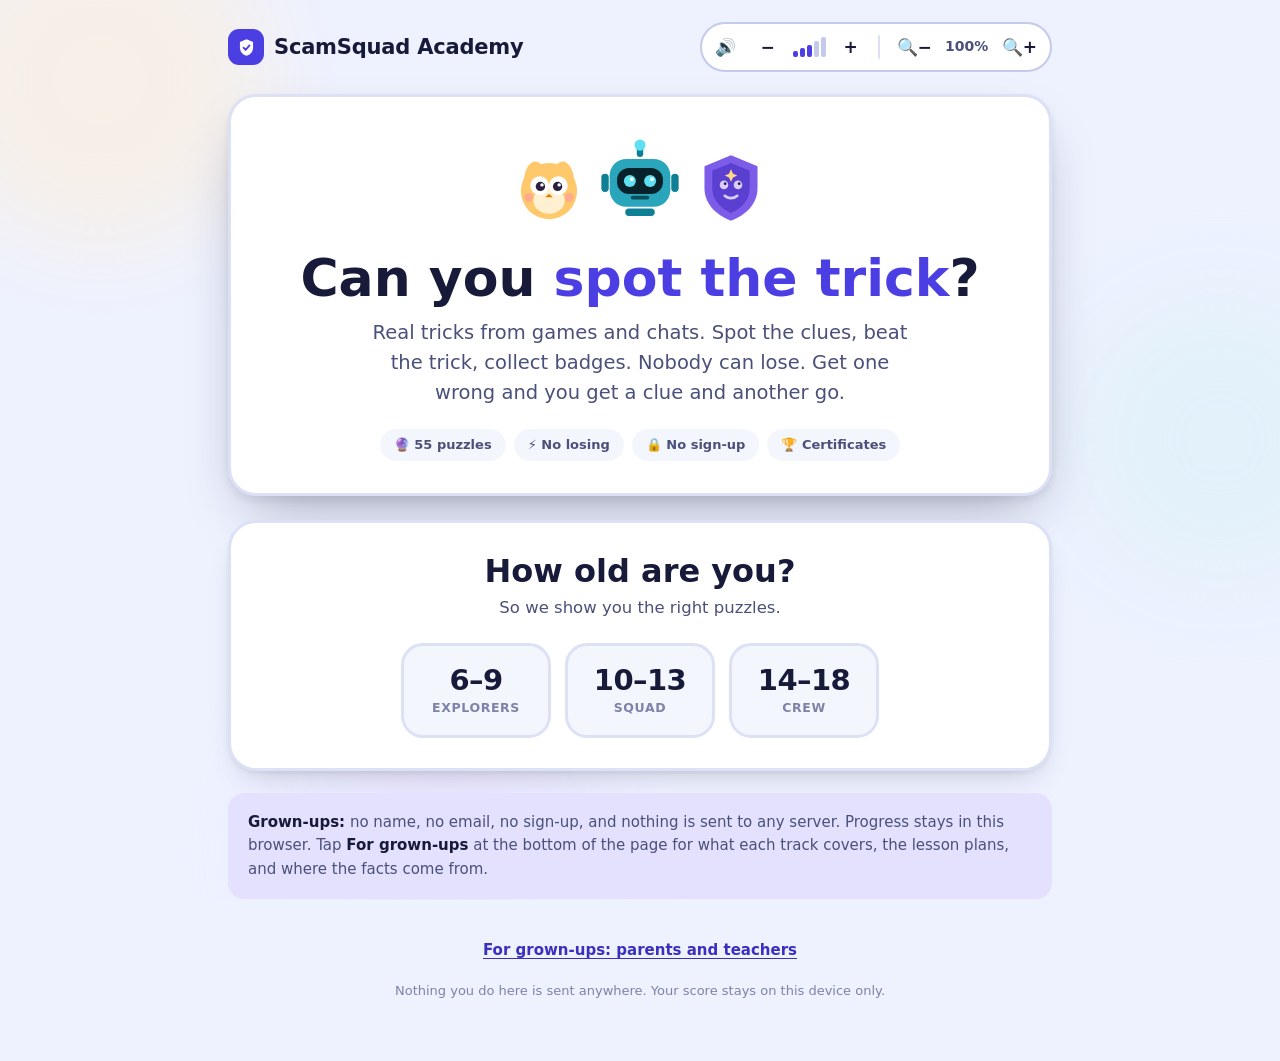
==== commit c0c03c8c: "bug fixes" ====
--- a/index.html
+++ b/index.html
@@ -283,8 +283,8 @@
   display:grid;place-items:center;font-family:var(--f-display);font-weight:700;font-size:15px;color:var(--ink-2);
   border:2px solid var(--line);
 }
-.opt .otxt b{display:block;font-family:var(--f-display);font-weight:600;font-size:17px;margin-bottom:2px;}
-.opt .otxt span{font-size:15px;color:var(--ink-2);}
+.opt .otxt b{display:block;font-family:var(--f-display);font-weight:700;font-size:18.5px;line-height:1.3;margin-bottom:3px;color:var(--ink);}
+.opt .otxt span{font-size:15.5px;color:var(--ink-2);}
 .opt.picked-good{border-color:var(--good);background:var(--good-soft);opacity:1;}
 .opt.picked-soft{border-color:var(--warn);background:var(--warn-soft);opacity:1;}
 
@@ -320,8 +320,8 @@
 /* help card on the 14 to 18 levels: telling a parent comes first and biggest,
    the hotlines sit smaller underneath */
 .helpcard{margin-top:18px;padding:18px;border-radius:20px;background:var(--surface);border:2px solid var(--t-crew);box-shadow:var(--shadow);}
-.helpcard{padding:0;}.hc-sum{display:flex;align-items:center;gap:12px;padding:14px 18px;cursor:pointer;list-style:none;border-radius:18px;}.hc-sum::-webkit-details-marker{display:none;}.hc-sum:hover{background:var(--t-crew-soft);}.hc-sum:focus-visible{outline:3px solid var(--t-crew);outline-offset:2px;}.hc-sum-ico{font-size:24px;line-height:1;flex:0 0 auto;}.hc-sum-txt{flex:1 1 auto;font-size:16px;color:var(--ink-2);line-height:1.35;}.hc-sum-txt b{color:var(--ink);font-family:var(--f-display);margin-right:4px;}.hc-chev{flex:0 0 auto;font-size:16px;color:var(--ink-2);transition:transform .2s;}.helpcard[open] .hc-chev{transform:rotate(180deg);}.hc-body{padding:2px 18px 18px;}
-.hc-main{display:flex;gap:14px;align-items:center;padding:18px 18px;border-radius:16px;background:#5B33C6;color:#fff;}
+.helpcard{padding:0;}.hc-sum{display:flex;align-items:center;gap:12px;padding:14px 18px;cursor:pointer;list-style:none;border-radius:18px;}.hc-sum::-webkit-details-marker{display:none;}.hc-sum:hover{background:var(--t-crew-soft);}.hc-sum:focus-visible{outline:3px solid var(--t-crew);outline-offset:2px;}.hc-sum-ico{font-size:24px;line-height:1;flex:0 0 auto;}.hc-sum-txt{flex:1 1 auto;font-size:16px;color:var(--ink-2);line-height:1.35;}.hc-sum-txt b{color:var(--ink);font-family:var(--f-display);margin-right:4px;}.hc-chev{flex:0 0 auto;font-size:16px;color:var(--ink-2);transition:transform .2s;}.helpcard[open] .hc-chev{transform:rotate(180deg);}.hc-body{padding:10px 18px 20px;}
+.hc-main{display:flex;gap:14px;align-items:center;padding:20px;border-radius:16px;background:#5B33C6;color:#fff;}
 .hc-big{font-size:40px;line-height:1;flex:0 0 auto;}
 .hc-main h3{margin:0 0 4px;font-family:var(--f-display);font-size:23px;line-height:1.25;color:#fff;}
 .hc-main p{margin:0;font-size:17px;line-height:1.45;color:#fff;opacity:.95;}
@@ -934,6 +934,84 @@
 .ostep.onope{opacity:.5;border-color:var(--bad);cursor:default;}
 .ostep.owait{animation:wobble .4s ease;}
 .hud-kid ~ .stage .ostep{font-size:18px;min-height:58px;}
+
+/* confirm before leaving a level */
+.modal{position:fixed;inset:0;z-index:2000;display:grid;place-items:center;padding:16px;background:rgba(15,18,40,.45);}
+.mbox{width:min(440px,100%);padding:24px;border-radius:20px;background:var(--surface);box-shadow:var(--shadow-lg);text-align:center;}
+.mbox h3{margin:0 0 8px;font-family:var(--f-display);font-size:22px;color:var(--ink);}
+.mbox p{margin:0 0 18px;font-size:16px;color:var(--ink-2);line-height:1.45;}
+.mrow{display:flex;gap:10px;justify-content:center;flex-wrap:wrap;}
+.showgrownup{display:flex;align-items:center;gap:14px;margin:16px 0 4px;padding:16px 18px;border-radius:18px;background:var(--t-explore-soft);border:3px solid var(--t-explore);text-align:left;}
+.showgrownup .sg-ico{font-size:40px;line-height:1;flex:0 0 auto;}
+.showgrownup b{display:block;font-family:var(--f-display);font-size:21px;color:var(--ink);}
+.showgrownup span{display:block;font-size:17px;color:var(--ink-2);line-height:1.45;margin-top:2px;}
+
+/* certificate box: bright, right under the badges */
+.certbox{--ink:#1d1630;--ink-2:#4a3f5c;margin:22px 0;padding:22px;border-radius:24px;text-align:left;
+  background:linear-gradient(135deg,#FFF3C9 0%,#FFE3EE 55%,#E6E2FF 100%);border:3px solid #F2C14E;
+  box-shadow:0 6px 0 #E2A92B,0 18px 40px -18px rgba(120,70,0,.45);color:var(--ink);}
+.certhead{display:flex;align-items:center;gap:14px;margin-bottom:14px;}
+.cert-trophy{font-size:48px;line-height:1;flex:0 0 auto;animation:trophyBob 2.4s ease-in-out infinite;}
+@keyframes trophyBob{0%,100%{transform:translateY(0) rotate(-4deg)}50%{transform:translateY(-6px) rotate(4deg)}}
+.certbox h4{margin:0 0 4px;font-family:var(--f-display);font-size:26px;color:#7A2E8C;}
+.certbox .cn{margin:0;font-size:16px;color:var(--ink-2);}
+.certbox .namerow input{border:3px solid #F2C14E;background:#fff;color:#1d1630;font-size:20px;font-weight:700;}
+.certbox .namerow input::placeholder{color:#9a8fb0;font-weight:600;}
+.certbox #makecert{background:linear-gradient(90deg,#FF8A3D,#E64C9C);border:none;color:#fff;box-shadow:0 4px 0 #b8336f;}
+.certbox #makecert:hover{filter:brightness(1.05);}
+.certbox .privline{color:var(--ink-2);}
+
+/* looking back at a finished mission */
+.trail i.done[data-look],.steps i.done[data-look]{cursor:pointer;}
+.trail i.done[data-look]:hover,.trail i.done[data-look]:focus-visible{transform:scale(1.15);box-shadow:0 0 0 4px #FFE7A3;outline:none;}
+.steps i.done[data-look]{position:relative;}
+.steps i.done[data-look]::before{content:"";position:absolute;left:0;right:0;top:-8px;bottom:-8px;}
+.steps i.done[data-look]:hover,.steps i.done[data-look]:focus-visible{filter:brightness(1.15);outline:2px solid var(--good);outline-offset:2px;}
+.reviewbar{display:flex;align-items:center;justify-content:space-between;gap:12px;flex-wrap:wrap;margin:-4px 0 14px;padding:12px 14px;border-radius:14px;
+  background:var(--brand-soft);border:2px solid var(--brand);font-family:var(--f-display);font-weight:700;color:var(--ink);}
+.reviewbar .big{padding:10px 16px;font-size:15px;}
+
+/* making the certificate */
+.certgen{margin-top:16px;padding:18px;border-radius:18px;background:#fff;border:3px dashed #F2C14E;color:#1d1630;}
+.cg-title{font-family:var(--f-display);font-weight:700;font-size:20px;margin-bottom:10px;color:#7A2E8C;}
+.cg-bar{height:16px;border-radius:99px;background:#F4EDDA;overflow:hidden;margin-bottom:12px;}
+.cg-bar i{display:block;height:100%;width:0;border-radius:99px;background:linear-gradient(90deg,#F2C14E,#FF8A3D,#E64C9C);transition:width .55s ease;}
+.cg-steps{list-style:none;margin:0;padding:0;display:grid;gap:6px;font-size:16px;line-height:1.4;color:#4a3f5c;}
+.cg-steps li{animation:fadeUp .35s ease both;}
+.cg-steps li b{color:#1d1630;}
+#makecert:disabled,#cname:disabled{opacity:.6;cursor:default;}
+
+/* name box hides once the certificate is made */
+.certbox.ready .namerow,.certbox.ready .privline{display:none;}
+.changename{all:unset;cursor:pointer;display:inline-flex;align-items:center;min-height:44px;font-family:var(--f-display);font-weight:700;font-size:15px;color:#7A2E8C;text-decoration:underline;text-underline-offset:3px;}
+.changename:focus-visible{outline:3px solid #E64C9C;outline-offset:2px;border-radius:4px;}
+
+
+
+/* gold medal in the certificate footer */
+#cert .foot{align-items:flex-end;}
+#cert .foot .right{text-align:right;}
+#cert .medal{position:relative;isolation:isolate;flex:0 0 auto;width:86px;height:86px;border-radius:50%;display:grid;place-items:center;margin:0 auto 22px;
+  background:repeating-conic-gradient(#C9962A 0deg 6deg,#E2B23C 6deg 12deg);box-shadow:0 3px 7px rgba(0,0,0,.25);}
+#cert .medal::before,#cert .medal::after{content:"";position:absolute;z-index:-1;bottom:-24px;width:20px;height:36px;background:#A6252B;
+  clip-path:polygon(0 0,100% 0,100% 100%,50% 78%,0 100%);}
+#cert .medal::before{left:20px;transform:rotate(14deg);} #cert .medal::after{right:20px;transform:rotate(-14deg);}
+#cert .medal-in{width:66px;height:66px;border-radius:50%;display:flex;flex-direction:column;align-items:center;justify-content:center;color:#6B4A0C;
+  background:radial-gradient(circle at 35% 30%,#FFF3B8,#E2B23C 45%,#B5841F 85%);
+  box-shadow:inset 0 2px 3px rgba(255,255,255,.8),inset 0 -3px 5px rgba(90,60,0,.45);text-shadow:0 1px 0 rgba(255,255,255,.6);}
+#cert .medal-in span{font-size:14px;line-height:1;}
+#cert .medal-in b{display:block;font-family:var(--f-display);font-size:16px;line-height:1.15;color:#6B4A0C;}
+#cert .medal-in i{font-style:normal;font-size:9px;font-weight:700;letter-spacing:.1em;text-transform:uppercase;}
+@media (max-width:560px){ #cert .foot{flex-direction:column;align-items:center;text-align:center;gap:10px;} #cert .foot .right{text-align:center;} }
+
+/* bigger touch areas on phones and tablets, without changing the look */
+.footlink{min-height:44px;padding:10px 8px;box-sizing:border-box;display:inline-flex;align-items:center;}
+.exitrow button,.switchlink{min-height:44px;padding-top:10px;padding-bottom:10px;}
+.trail i.done[data-look]{position:relative;}
+.trail i.done[data-look]::before{content:"";position:absolute;inset:-12px;}
+.steps i.done[data-look]::before{top:-18px;bottom:-18px;}
+.tell:not(.tell-block){position:relative;}
+.tell:not(.tell-block)::before{content:"";position:absolute;left:-2px;right:-2px;top:-9px;bottom:-9px;}
 /* decide: what you do once you have seen it */
 .decide{margin-top:16px;padding-top:16px;border-top:2px dashed var(--line-2);animation:fadeUp .35s ease both;}
 .decide-ask{font-family:var(--f-display);font-weight:700;font-size:19px;margin-bottom:10px;color:var(--ink);}
@@ -1287,7 +1365,7 @@
        ],
        decideAsk:"You spotted it. Now, what do you do?",
        opts:[{t:"Close it. There is no generator.",d:"If you already started, tell a parent. They can stop the charges."},
-             {t:"Do the survey but skip the card part.",d:"Get the Robux without paying."},
+             {t:"Do the human check but skip the card part.",d:"Get the Robux without paying."},
              {t:"Try it once. Lots of YouTubers use these.",d:"It might work this time."}],
        correct:0,
        hint:"Running this site costs money. So what are they getting from you?",
@@ -1315,7 +1393,7 @@
        correct:0,
        hint:"Two of these need you to <b>trust a stranger</b>. Only one uses a system that cannot lie.",
        win:"Locked down. Nothing lost.",
-       why:"<b>Send first is the oldest scam in gaming.</b> So is the helpful middleman, who is usually the scammer's other account. Real trades happen in the game's trade window, where both sides swap at once. If someone needs you to trust them, that <i>is</i> the tell."},
+       why:"<b>Send first is the oldest scam in gaming.</b> So is the helpful middleman, who is usually the scammer's other account. Real trades happen in the game's trade window, where both sides swap at once. If someone needs you to trust them, that <i>is</i> the warning sign."},
 
       {type:"inspect", frame:"chat", icon:"&#9888;", tint:"var(--t-squad-soft)", theme:"rbx", game:"Roblox", title:"Your Account Will Be Banned",
        from:"Roblox Mod Team &#10004;", fromSub:"not on your friends list",
@@ -1425,7 +1503,7 @@
          {t:'<div class="msg me">haha you carried tbh</div>'},
          {tell:true, t:'<div class="msg">how old r u? im 22<span class="stamp">2 weeks ago</span></div>', why:"An adult working to befriend a much younger player is the first signal. Alone it proves nothing. It still belongs in the pattern."},
          {t:'<div class="msg me">13</div>'},
-         {tell:true, t:'<div class="msg">sent you 2000 coins btw. no reason, just thought you deserved them<span class="stamp">8 days ago</span></div>', why:"Gifts with nothing asked back make you feel you owe them. That feeling is the thing being bought."},
+         {tell:true, t:'<div class="msg">sent you 2000 coins btw. no reason, just thought you deserved them<span class="stamp">8 days ago</span></div>', why:"Free gifts make you feel you owe them something. That feeling is exactly what they want."},
          {t:'<div class="msg me">wait really?? ty!!</div>'},
          {tell:true, t:'<div class="msg">dont mention me to your parents btw, they always get weird about older friends<span class="stamp">yesterday</span></div>', why:"A secret from your parents is the clearest signal here. Nobody safe needs to be hidden from the adults who look after you."},
          {tell:true, t:'<div class="msg">this chat is laggy, add me on the other app? way more private there<span class="stamp">yesterday</span></div>', why:"Moving you somewhere quieter is the point, not the lag. The other app watches less."},
@@ -1437,7 +1515,7 @@
        correct:0,
        hint:"Look at the signals together, not one at a time. <b>An adult, free gifts, and a secret.</b> What do they add up to?",
        win:"You read the whole pattern. That is the hard part.",
-       why:"<b>Three signals together: gifts, secrets, and moving apps.</b> Any one alone might be nothing. All three is the pattern adults use to groom kids. Tell a parent, or another adult you trust. You are never in trouble for telling, and nothing that happened before you told is your fault. An adult can report it at <b>missingkids.org/cybertipline</b>."},
+       why:"<b>Three signals together: gifts, secrets, and moving apps.</b> Any one alone might be nothing. All three is the pattern adults use to groom kids, which means building trust so they can harm them. Tell a parent, or another adult you trust. You are never in trouble for telling, and nothing that happened before you told is your fault. An adult can report it at <b>missingkids.org/cybertipline</b>."},
 
 
       {type:"inspect", frame:"app", icon:"&#128205;", tint:"var(--t-squad-soft)", title:"Who Can See Where You Are",
@@ -1551,7 +1629,7 @@
          {t:'<div style="font-size:32px;line-height:1">&#129689;</div><h4>FLIP YOUR SKINS</h4>Double your skins in one flip!<br>'},
          {tell:true, inline:true, t:'<span class="cta">Log in with your game account</span>', why:"Logging in with a game account skips any age check. The site never learns you are 15."},
          {t:'<br>'},
-         {tell:true, inline:true, t:'<span class="badge">No ID needed</span>', why:"Real betting sites must check age. No ID check means no licence and no rules."},
+         {tell:true, inline:true, t:'<span class="badge">No ID needed</span>', why:"Real betting sites must check age. No ID check means no license and no rules."},
          {tell:true, t:'<div class="feed"><div>jakeyy won +$200</div><div>n0va_x won +$85</div><div>k1ra won +$310</div></div>', why:"You only ever see the winners. In a 2025 survey of skin gamblers, 72% lost money overall."},
          {t:'<span class="fineprint">'},
          {tell:true, t:'Deposit skins to start', why:"Skins are worth real money but never show on a bank statement. 76% of these gamblers' parents had no idea."},
@@ -1562,7 +1640,7 @@
        correct:0,
        hint:"You heard about the $200 win. How many of his losses have you heard about?",
        win:"Clear eyes. That one is hard to see through.",
-       why:"<b>It is gambling with the licence and the age check removed.</b> In a 2025 survey of skin gamblers, 43.5% started before they were 18, and 72% lost money overall. 76% of their parents had no idea, because the money is items, so it never shows on a bank statement."},
+       why:"<b>It is gambling with the license and the age check removed.</b> In a 2025 survey of skin gamblers, 43.5% started before they were 18, and 72% lost money overall. 76% of their parents had no idea, because the money is items, so it never shows on a bank statement."},
 
 
       {type:"inspect", frame:"chat", icon:"&#129302;", tint:"var(--t-crew-soft)", title:"The Only One Who Gets It",
@@ -1608,7 +1686,7 @@
        correct:0,
        hint:"They want a reaction, and they are building a file. Which choice gives them neither, and keeps a record?",
        win:"Handled. That is what a clean response looks like.",
-       why:"<b>Doxxing runs on your reaction and on your own old posts.</b> Replying feeds it. Deleting everything destroys the proof. Screenshot first, report, then check what is public, like old photos with your street in them. Doxxing often comes right before swatting, so tell a parent or another adult you trust now, not later."},
+       why:"<b>Doxxing runs on your reaction and on your own old posts.</b> Replying feeds it. Deleting everything destroys the proof. Screenshot first, report, then check what is public, like old photos with your street in them. Doxxing often comes right before swatting, a fake emergency call that sends armed police to your home, so tell a parent or another adult you trust now, not later."},
 
       {type:"inspect", frame:"app", icon:"&#127918;", tint:"var(--t-crew-soft)", title:"The Repack That Worked Fine",
        from:"Notifications", fromSub:"today",
@@ -1629,7 +1707,7 @@
        correct:0,
        hint:"Two-factor only fires when someone <b>logs in</b>. What if they never had to log in at all?",
        win:"Right cause, right order. The order matters.",
-       why:"<b>Stealing the session skips the login completely.</b> A password stealer takes the file that tells sites you are already signed in, so no password or 2FA code is needed. Malwarebytes traced more than 400,000 infections to cracked copies of games. <b>Sign out of all sessions first</b>, then change passwords. The other way round, they stay inside."},
+       why:"<b>Stealing the session skips the login completely.</b> A password stealer takes the file that tells sites you are already signed in, so no password or 2FA code is needed. Malwarebytes traced more than 400,000 infections to cracked copies of games. <b>Sign out of all sessions first</b>, from a clean device, then change passwords. The other way round, they stay inside. This is the opposite of a fake login page, where you change the password first, because here the thief already holds your signed-in session."},
 
       {type:"inspect", frame:"group", icon:"&#128200;", tint:"var(--t-crew-soft)", whyOpen:true, title:"The Get-Rich Group Chat",
        from:"&#128176; Max's Money Club", fromSub:"paid group &#183; 2,300 members",
@@ -1663,7 +1741,7 @@
    Use baseOf() for anything keyed by age group, never the raw key. The WORLD names
    in the code are internal only and never shown. */
 var WORLD_DESC = {
-  explore:["Free stuff, secrets and tricky players", "Game shops, scary pop-ups and being a good teammate"],
+  explore:["Free stuff, secrets and tricky players", "Game shops, scary messages and being a good teammate"],
   squad:["Scams in Roblox, Discord and group chats", "WhatsApp, TikTok, Twitch and school email"],
   crew:["Blackmail, fake images and easy money", "Selling online, voice scams, fake shops and downloads"]
 };
@@ -1689,7 +1767,7 @@
        correct:0,
        hint:"Whose money is on that saved card?",
        win:"Smart shopper! You asked first.",
-       why:"<b>Ask before you buy. Every time.</b> One big game company had to pay back $245 million because kids bought things with one tap, without meaning to."},
+       why:"<b>Ask before you buy. Every time.</b> One big game company had to give back $245 million because kids bought things by accident, with one tap."},
 
       {type:"inspect", frame:"group", kid:true, icon:"&#129309;", tint:"var(--t-explore-soft)", title:"Be a Good Teammate",
        from:"Pip Quest team chat", fromSub:"5 players",
@@ -1704,7 +1782,7 @@
          {tell:true, t:'<div class="msg"><span class="who">Sam</span>i just want to play &#128546;</div>', why:"Sam feels sad and alone. That is the hurt."}
        ],
        decideAsk:"What do you do?",
-       opts:[{t:"&#129309; Say be nice, play with Sam, and tell your grown-up",d:"Being kind helps others be kind too."},
+       opts:[{t:"&#129309; Say “be nice”, play with Sam, and tell your grown-up",d:"Being kind helps others be kind too."},
              {t:"&#128514; Laugh along",d:"So the others like you."},
              {t:"&#128682; Leave and say nothing",d:"It is not your problem."}],
        correct:0,
@@ -1722,17 +1800,17 @@
          {t:'<div class="sysmsg">&#127908; Voice chat is on</div>'},
          {t:'<div class="msg">&#127908; hey you are really good at this!</div>'},
          {tell:true, t:'<div class="msg">&#127908; how old are you? what is your real name?</div>', why:"A stranger wants to know who you really are. Alarm!"},
-         {tell:true, t:'<div class="msg">&#127908; lets go to a private call, just us</div>', why:"They want you alone, away from everyone else. Alarm!"},
+         {tell:true, t:'<div class="msg">&#127908; lets go to a call with just us two</div>', why:"They want you alone, away from everyone else. Alarm!"},
          {tell:true, t:'<div class="msg">&#127908; dont tell anyone, ok?</div>', why:"Secrets from your grown-up are never safe. Alarm!"}
        ],
        decideAsk:"What do you do?",
        opts:[{t:"&#128263; Mute them, leave the game, and tell your grown-up",d:"Right away."},
              {t:"&#128578; Tell them your name. They seem nice",d:"Just your first name."},
-             {t:"&#128222; Go to the private call",d:"Just to see."}],
+             {t:"&#128222; Go to the call with just them",d:"Just to see."}],
        correct:0,
        hint:"Which choice gets you away from them, and gets your grown-up?",
        win:"Muted and safe! Great job.",
-       why:"<b>You can mute anyone, any time.</b> Grown-ups you do not know should never ask your name, your age, or to talk alone. Mute them, leave, and tell your grown-up."},
+       why:"<b>You can mute anyone, any time.</b> People you do not know online should never ask your name, your age, or to talk alone. Mute them, leave, and tell your grown-up."},
 
       {type:"inspect", frame:"site", kid:true, icon:"&#128683;", tint:"var(--t-explore-soft)", title:"The Allow Button",
        scene:"You find a new game website. Before you can play, this pops up.",
@@ -1742,7 +1820,7 @@
        mock:[
          {bar:true, t:'fun-games-free.xyz'},
          {t:'<div style="font-size:34px;line-height:1">&#127918;</div><h4>Super Fun Games</h4>'},
-         {tell:true, inline:true, t:'<span class="field">&#129302; Tap ALLOW to prove you are not a robot!</span>', why:"Allow does not prove anything. It lets the site send you pop-ups again and again."},
+         {tell:true, inline:true, t:'<span class="field">&#129302; Tap ALLOW to prove you are not a robot!</span>', why:"Allow does not prove anything. It lets the site keep sending you messages, again and again."},
          {t:'<span class="field" style="text-align:center"><b>fun-games-free.xyz wants to</b><br>Show notifications<br><br><span class="pbtn">Block</span> '},
          {tell:true, inline:true, t:'<span class="pbtn pbtn-on">Allow</span>', why:"Allow means: send me messages all the time. Tap Block instead."},
          {t:'</span>'}
@@ -1752,9 +1830,9 @@
              {t:"&#9989; Tap Allow so you can play",d:"Then play the game."},
              {t:"&#129302; Tap Allow to prove you are not a robot",d:"That is what it says to do."}],
        correct:0,
-       hint:"Allow lets the site send you pop-ups forever. Which choice stops that?",
-       win:"Blocked! No pop-up flood for you.",
-       why:"<b>Allow means: send me pop-ups, again and again.</b> Tricky sites ask you to tap Allow so they can fill your screen with fake prizes and fake warnings. Tap Block, close the site, and tell your grown-up."},
+       hint:"Allow lets the site send you messages forever. Which choice stops that?",
+       win:"Blocked! No more surprise messages.",
+       why:"<b>Allow means: send me messages, again and again.</b> Tricky sites ask you to tap Allow so they can fill your screen with fake prizes and fake warnings. Tap Block, close the site, and tell your grown-up."},
 
       {type:"inspect", frame:"site", kid:true, icon:"&#128561;", tint:"var(--t-explore-soft)", title:"Uh-Oh, a Virus?",
        scene:"You are watching videos. Then this fills the whole screen!",
@@ -1774,8 +1852,8 @@
              {t:"&#128295; Tap the big FIX button",d:"Fix it fast."}],
        correct:0,
        hint:"Real warnings never ask you to call anyone. So what is this really?",
-       win:"Not scared! You beat the scary pop-up.",
-       why:"<b>Real warnings never tell you to call a number.</b> This pop-up is made to scare you. Close it and show your grown-up."},
+       win:"Not scared! You beat the scary trick.",
+       why:"<b>Real warnings never tell you to call a number.</b> This one is made to scare you. Close it and show your grown-up."},
 
       {type:"inspect", frame:"site", theme:"mc", game:"Minecraft", kid:true, icon:"&#9935;&#65039;", tint:"var(--t-explore-soft)", title:"Free Minecoins",
        scene:"A video says you can get free Minecoins. You tap the link.",
@@ -1786,7 +1864,7 @@
          {bar:true, t:'free-minecoins-now.xyz'},
          {t:'<div style="font-size:34px;line-height:1">&#9935;&#65039;</div><h4>FREE MINECOINS</h4>'},
          {tell:true, inline:true, t:'<span class="field" style="text-align:center">&#129689; Get 5,000 Minecoins FREE!</span>', why:"Minecoins cost real money. Nobody gives them away free."},
-         {tell:true, inline:true, t:'<span class="field">Type your Microsoft password here</span>', why:"Nobody needs your password. A trickster wants your account."},
+         {tell:true, inline:true, t:'<span class="field">Type your Minecraft password here</span>', why:"Nobody needs your password. A trickster wants to take your game."},
          {tell:true, inline:true, t:'<span class="cta">&#9201; Only 5 minutes left!</span>', why:"Hurry is a trick. Real things can wait."}
        ],
        decideAsk:"What do you do?",
@@ -1795,8 +1873,8 @@
              {t:"&#9201; Hurry before time runs out",d:"Only 5 minutes!"}],
        correct:0,
        hint:"Free + password + hurry. What does that add up to?",
-       win:"Account saved! No free coins, no trick.",
-       why:"<b>Minecoins only come from the real Minecraft store.</b> Free coin sites are tricks to steal your account. Close it and tell your grown-up."},
+       win:"Game saved! No free coins, no trick.",
+       why:"<b>Minecoins only come from the real Minecraft store.</b> Free coin sites are tricks to take your game. Close it and tell your grown-up."},
 
       {type:"inspect", frame:"chat", kid:true, icon:"&#128290;", tint:"var(--t-explore-soft)", title:"The Secret Number",
        from:"GameHelper &#11088;", fromSub:"you do not know them",
@@ -1816,11 +1894,11 @@
              {t:"&#9986;&#65039; Tell them just half of it",d:"That should be safe."}],
        correct:0,
        hint:"Who is that secret number for?",
-       win:"Secret kept! Your grown-up's account is safe.",
+       win:"Secret kept! Great job.",
        why:"<b>Secret numbers are only for your grown-up.</b> Nobody else should ever ask for them. Show your grown-up right away."},
 
       {type:"order", kid:true, icon:"&#128556;", tint:"var(--t-explore-soft)", title:"Oops, I Tapped It",
-       scene:"You tapped a trick pop-up by mistake. Now it wants you to type more things.",
+       scene:"You tapped a trick by mistake. Now it wants you to type more things.",
        ask:"Tap the 3 things to do, in order.",
        situation:"&#128561; Oh no! You tapped it.",
        planLabel:"What to do",
@@ -1861,14 +1939,14 @@
        scene:"The Trickster is back with 4 new tricks. Block every one!",
        ask:"Pick the right shield.",
        attacks:[
-         {msg:"Tap ALLOW to keep playing!",answer:"stop",why:"Allow lets the site send you pop-ups forever. Stop!"},
+         {msg:"Tap ALLOW to keep playing!",answer:"stop",why:"Allow lets the site send you messages forever. Stop!"},
          {msg:"Buy the mystery box! Only $1.99!",answer:"ask",why:"Real money? Ask your grown-up first."},
          {msg:"Everyone, kick the new kid out!",answer:"kind",why:"Be kind. Play with the new kid."},
          {msg:"YOUR TABLET HAS A VIRUS! Call now!",answer:"stop",why:"Real warnings never ask you to call. Stop and close it."}
        ],
        shields:[{key:"stop",label:"&#128721; STOP AND CLOSE"},{key:"ask",label:"&#128179; ASK BEFORE BUYING"},{key:"kind",label:"&#129309; BE KIND"}],
        win:"You beat the Trickster again! You are a Level 2 Explorer!",
-       why:"<b>Your new superpowers:</b> STOP and close scary pop-ups. ASK before you buy. BE KIND to other players. And always tell your grown-up."}
+       why:"<b>Your new superpowers:</b> STOP and close scary messages. ASK before you buy. BE KIND to other players. And always tell your grown-up."}
     ],
   squad:[
       {type:"inspect", frame:"chat", icon:"&#128680;", tint:"var(--t-squad-soft)", theme:"dc", game:"Discord", title:"I Accidentally Reported You",
@@ -1879,8 +1957,8 @@
        safeHint:"That part is normal chat. Look for pressure and what they want you to do.",
        mock:[
          {t:'<div class="msg">hey are you online?<span class="stamp">6:15 pm</span></div>'},
-         {tell:true, t:'<div class="msg">omg im so sorry i accidentally reported your account &#128557;</div>', why:"Steam's own support page says any claim that you were accidentally reported is always the start of a scam."},
-         {tell:true, t:'<div class="msg">it says your account gets banned in 24 hours</div>', why:"The deadline is there to make you panic. False reports are simply ignored."},
+         {tell:true, t:'<div class="msg">omg im so sorry i accidentally reported your account &#128557;</div>', why:"Game companies say this exact message is always the start of a scam. False reports are simply ignored."},
+         {tell:true, t:'<div class="msg">it says your account gets banned in 24 hours</div>', why:"The deadline is there to make you panic. Real bans do not arrive through a friend."},
          {t:'<div class="msg">add this staff guy so he can fix it: '},
          {tell:true, t:'@Support_Team_Official', why:"Real staff never sort things out through a friend's DM. Discord says its staff will never contact you in the app for support."},
          {t:'</div>'},
@@ -1956,7 +2034,7 @@
        correct:0,
        hint:"It told you to click past a security warning. Why would a safe mod need that?",
        win:"Nothing installed. Your accounts stay yours.",
-       why:"<b>Mods can carry malware, even on big sites.</b> In 2023, criminals broke into mod makers' accounts on CurseForge and Bukkit and hid malware called fractureiser inside popular Minecraft mods. It stole passwords saved in browsers. Use trusted sites, keep your antivirus on, never click past a warning, and ask a parent before installing."},
+       why:"<b>Mods can hide harmful programs, even on big sites.</b> In 2023, criminals broke into mod makers' accounts on CurseForge and Bukkit and hid a harmful program called fractureiser inside popular Minecraft mods. It stole passwords saved in browsers. Use trusted sites, keep your antivirus on, never click past a warning, and ask a parent before installing."},
 
       {type:"inspect", frame:"site", icon:"&#128293;", tint:"var(--t-squad-soft)", theme:"tt", game:"TikTok", title:"Free Followers",
        scene:"A video says you can get free followers on TikTok. You tap the link.",
@@ -2021,7 +2099,7 @@
              {t:"Post on your story asking who sent it.",d:"Someone will admit it."}],
        correct:0,
        hint:"Who makes money when you are worried about a message?",
-       win:"Sharp. You found the business model.",
+       win:"Sharp. You worked out how they make money.",
        why:"<b>The message may not be from a person at all.</b> In 2024 the FTC found the anonymous app NGL sent kids fake, computer-made messages like \u201cI know what you did\u201d, then charged a weekly fee to reveal the sender. Paying users only got useless hints. NGL is now banned from offering the app to anyone under 18."},
 
       {type:"inspect", frame:"email", icon:"&#128231;", tint:"var(--t-squad-soft)", title:"Your Password Expires Today",
@@ -2050,7 +2128,7 @@
        why:"<b>Fake school emails copy the logo, use a look-alike address, and add a deadline.</b> If you are not sure, go to your school site the usual way, or ask a teacher. Never type your password after clicking a link in an email."},
 
       {type:"order", icon:"&#128556;", tint:"var(--t-squad-soft)", title:"Oops, I Typed My Password",
-       scene:"You typed your Roblox password into a fake site. A minute later, you realise.",
+       scene:"You typed your Roblox password into a fake site. A minute later, you realize.",
        ask:"Put the right steps in order. Some choices will not help.",
        situation:"&#128561; You just typed your password into a fake login page.",
        prompt:"What comes first?",
@@ -2103,7 +2181,7 @@
          {tell:true, t:'<div class="msg">if windows blocks it just click run anyway</div>', why:"Clicking past the warning is the whole trap. The warning was right."},
          {tell:true, t:'<div class="msg">pls do it now, we are showing it tomorrow</div>', why:"Hurry is there to stop you asking anyone first."}
        ],
-       opts:[{t:"Say no and do not open it.",d:"If you already did, change passwords from another device and tell someone."},
+       opts:[{t:"Say no and do not open it.",d:"If you already did, change passwords from another device and tell a parent."},
              {t:"Scan it with antivirus, then run it.",d:"Better safe than sorry."},
              {t:"Run it quickly. They are paying.",d:"$15 is $15."}],
        correct:0,
@@ -2166,7 +2244,7 @@
          {tell:true, t:'<div class="msg"><span class="who">xKiller</span>everyone mass report him lol</div>', why:"Getting a group to pile on is part of the harassment."},
          {t:'<div class="msg"><span class="who">teammate</span>just ignore him bro</div>'}
        ],
-       opts:[{t:"Mute and block him, report it in the game, and tell someone if it keeps going.",d:"Muting gets you peace. Reporting puts it on record."},
+       opts:[{t:"Mute and block him, report it in the game, and tell a parent if it keeps going.",d:"Muting gets you peace. Reporting puts it on record."},
              {t:"Fight back harder in chat.",d:"Show him you are not scared."},
              {t:"Quit the game for good.",d:"It is not worth it."}],
        correct:0,
@@ -2188,13 +2266,13 @@
          {tell:true, t:'<div class="msg">i need $500 in gift cards right now</div>', why:"Gift cards are how scammers get money that cannot be traced or returned."},
          {tell:true, t:'<div class="msg">ill explain later, just hurry</div>', why:"Hurry stops you checking. A real emergency can wait two minutes for a call back."}
        ],
-       opts:[{t:"Hang up and call him on his real number, or tell a parent.",d:"A family code word helps too."},
+       opts:[{t:"Do not reply. Call him on his real number, or tell a parent.",d:"A family code word helps too."},
              {t:"Buy the gift cards. He sounds scared.",d:"It really is his voice."},
              {t:"Text the new number to ask if it is really him.",d:"He will answer."}],
        correct:0,
        hint:"The voice might be fake. How could you reach the real person?",
        win:"Checked first. That is exactly right.",
-       why:"<b>A voice can be faked now.</b> The FBI warns that criminals use AI to copy a family member's voice, then call asking for money in an emergency. Hang up and call the person back on the number you already have. The FBI also suggests a secret family code word."},
+       why:"<b>A voice can be faked now.</b> The FBI warns that criminals use AI to copy a family member's voice, then call asking for money in an emergency. Do not reply to the new number. Call the person on the number you already have. The FBI also suggests a secret family code word."},
 
       {type:"inspect", frame:"email", icon:"&#169;&#65039;", tint:"var(--t-crew-soft)", theme:"ig", game:"Instagram", title:"Copyright Strike",
        from:"Inbox", fromSub:"the email on your Instagram account",
@@ -2285,7 +2363,7 @@
        why:"<b>A code is a key, and it is only for you.</b> The FTC says anyone who asks for your verification code is a scammer. Real security teams never ask you to read one out, whether it came by text, by email or from an authenticator app."},
 
       {type:"order", icon:"&#128556;", tint:"var(--t-crew-soft)", title:"I Already Clicked It",
-       scene:"You typed your email password into a fake login page five minutes ago. Then you realised.",
+       scene:"You typed your email password into a fake login page five minutes ago. Then you realized.",
        ask:"Put the right steps in order. Some choices will not help.",
        situation:"&#128561; Your email password is now in a scammer's hands.",
        prompt:"Speed matters. What comes first?",
@@ -2301,7 +2379,7 @@
          {t:"Message the scammer and ask them to stop", why:"That only tells them you noticed. Lock the account instead."}
        ],
        win:"Locked down. That order is exactly right.",
-       why:"<b>Speed matters, and so does the order.</b> Change the password first so the stolen one stops working, then sign out everywhere to kick out anyone already inside. Then lock the door: two-step login, and check the recovery email and phone. If it was your email, do this first of all, because email can reset every other account."},
+       why:"<b>Speed matters, and so does the order.</b> Change the password first so the stolen one stops working, then sign out everywhere to kick out anyone already inside. Then lock the door: two-step login, and check the recovery email and phone. Your email matters most, because whoever controls it can reset every other account."},
 
       {type:"triage", icon:"&#128269;", tint:"var(--t-crew-soft)", title:"Spot the Fake",
        scene:"Six messages hit your phone in one afternoon.",
@@ -2418,13 +2496,12 @@
     +     '<button data-age="squad" aria-pressed="false"><span class="big-n">10&ndash;13</span><span class="lil">Squad</span></button>'
     +     '<button data-age="crew" aria-pressed="false"><span class="big-n">14&ndash;18</span><span class="lil">Crew</span></button>'
     +   '</div>'
-    +   '<button class="grownlink" id="imgrown">I&rsquo;m a parent or teacher</button>'
     + '</div>'
 
     + '<div id="reveal"></div>'
 
     + '<div class="homenote"><strong>Grown-ups:</strong> no name, no email, no sign-up, and nothing is sent to any server. '
-    + 'Progress stays in this browser. Tap <strong>I&rsquo;m a parent or teacher</strong> for what each track covers, '
+    + 'Progress stays in this browser. Tap <strong>For grown-ups</strong> at the bottom of the page for what each track covers, '
     + 'the lesson plans, and where the facts come from.</div>';
 
   var picks = elHome.querySelectorAll(".agepick button");
@@ -2433,9 +2510,6 @@
       picks.forEach(function(o){ o.setAttribute("aria-pressed", o === b ? "true" : "false"); });
       revealTrack(b.getAttribute("data-age"));
     });
-  });
-  document.getElementById("imgrown").addEventListener("click", function(){
-    cameFrom = "home"; renderGrown();
   });
   show(elHome);
 }
@@ -2521,6 +2595,7 @@
 
 function startTrack(k){
   S.track = k; S.idx = 0; S.score = 0; S.streak = 0; S.noHint = true;
+  S.won = {}; S.reviewing = false; S.resumeIdx = 0;
   document.body.setAttribute("data-track", baseOf(k));
   renderLevel();
 }
@@ -2605,20 +2680,21 @@
   if(S.order[i] === L.correct){
     S.answered = true;
     var pts = S.tries === 0 ? 100 : 60;
-    if(S.tries === 0){ S.streak++; if(S.streak >= 3){ pts += 25; } } else { S.streak = 0; }
+    if(!S.reviewing){ if(S.tries === 0){ S.streak++; if(S.streak >= 3){ pts += 25; } } else { S.streak = 0; } }
     var before = S.score;
+    pts = award(pts);
     S.score += pts;
 
     btns.forEach(function(b, n){ b.disabled = true; if(n === i){ b.classList.add("picked-good"); } });
     var hudScore = elGame.querySelector(".hud .stat b");
-    if(hudScore && isKid()){ celebrateStars(hudScore, before, S.score); }
+    if(hudScore && isKid() && pts){ celebrateStars(hudScore, before, S.score); }
     else if(hudScore){ hudScore.textContent = S.score; }
     reply.className = "reply win show";
     reply.innerHTML = '<h3>'+L.win+'</h3>'
-      + '<p>+'+pts+' '+t.unit+' '+t.uniticon+(S.streak>=3?' &nbsp;<b>'+S.streak+' in a row!</b>':'')+'</p>'
+      + '<p>'+(pts ? '+'+pts+' '+t.unit+' '+t.uniticon+(S.streak>=3?' &nbsp;<b>'+S.streak+' in a row!</b>':'') : 'Nice recap!')+'</p>'
       + whyHtml(L)
       + '<div class="nextrow"><button class="big" id="next">'
-      + (S.idx+1 < t.levels.length ? "Next mission &rarr;" : "See your badges &rarr;")+'</button></div>';
+      + nextLabel(t)+'</button></div>';
     document.getElementById("next").addEventListener("click", nextLevel);
     document.getElementById("next").focus();
     beep(true);
@@ -2699,15 +2775,16 @@
       S.answered = true;
       var pts = S.tries === 0 ? 100 : 60;
       if(S.tries === 0){ S.streak++; if(S.streak >= 3){ pts += 25; } } else { S.streak = 0; }
+      pts = award(pts);
       S.score += pts;
       var hudScore = elGame.querySelector(".hud .stat b");
       if(hudScore){ hudScore.textContent = S.score; }
       elGame.querySelectorAll(".part").forEach(function(b){ b.disabled = true; });
       reply.innerHTML = '<h3>'+L.win+'</h3>'
-        + '<p>+'+pts+' '+t.unit+' '+t.uniticon+(S.streak>=3?' &nbsp;<b>'+S.streak+' in a row!</b>':'')+'</p>'
+        + '<p>'+(pts ? '+'+pts+' '+t.unit+' '+t.uniticon+(S.streak>=3?' &nbsp;<b>'+S.streak+' in a row!</b>':'') : 'Nice recap!')+'</p>'
         + whyHtml(L)
         + '<div class="nextrow"><button class="big" id="next">'
-        + (S.idx+1 < t.levels.length ? "Next level &rarr;" : "See your badges &rarr;")+'</button></div>';
+        + nextLabel(t)+'</button></div>';
       document.getElementById("next").addEventListener("click", nextLevel);
       document.getElementById("next").focus();
     }
@@ -2728,10 +2805,50 @@
 /* Explorers (6 to 9) get a bigger, louder header. The star count is the
    first thing on the left and the missions are a trail of stops, so a young
    player can see how far they have come without reading anything. */
+
+/* Looking back. Finished stops on the progress bar can be tapped to replay that
+   mission. Nothing is scored twice: a mission pays out once per run. While
+   looking back, the Next button returns to where the player had got to. */
+function reachedIdx(){ return S.reviewing ? S.resumeIdx : S.idx; }
+function nextLabel(t){
+  if(S.reviewing) return "Back to Mission " + (S.resumeIdx + 1) + " &rarr;";
+  return S.idx + 1 < t.levels.length ? "Next mission &rarr;" : "See your badges &rarr;";
+}
+function award(pts){
+  S.won = S.won || {};
+  if(S.reviewing || S.won[S.idx]) return 0;
+  S.won[S.idx] = true;
+  return pts;
+}
+function lookBack(k){
+  if(k === S.idx) return;
+  if(!S.reviewing){ S.resumeIdx = S.won && S.won[S.idx] ? S.idx + 1 : S.idx; }
+  if(k >= reachedIdx()) return;
+  S.reviewing = true; S.idx = k; renderLevel();
+}
+function backToPlay(){
+  var t = TRACKS[S.track];
+  S.reviewing = false; S.idx = S.resumeIdx;
+  if(S.idx < t.levels.length){ renderLevel(); } else { finish(); }
+}
+function bindTrail(){
+  elGame.querySelectorAll("[data-look]").forEach(function(el){
+    el.addEventListener("click", function(){ lookBack(+el.getAttribute("data-look")); });
+    el.addEventListener("keydown", function(e){ if(e.key === "Enter" || e.key === " "){ e.preventDefault(); lookBack(+el.getAttribute("data-look")); } });
+  });
+  var bb = document.getElementById("backtoplay");
+  if(bb) bb.addEventListener("click", backToPlay);
+}
+function reviewBar(){
+  return S.reviewing
+    ? '<div class="reviewbar"><span>&#128064; Looking back at Mission '+(S.idx+1)+'. No extra points this time.</span>'
+      + '<button class="big alt" id="backtoplay">Back to Mission '+(S.resumeIdx+1)+' &rarr;</button></div>'
+    : '';
+}
 function kidHud(t){
   var trail = t.levels.map(function(_, i){
-    if(i < S.idx) return '<i class="done" aria-hidden="true">&#11088;</i>';
     if(i === S.idx) return '<i class="now" aria-hidden="true">'+(i+1)+'</i>';
+    if(i < reachedIdx()) return '<i class="done" role="button" tabindex="0" data-look="'+i+'" title="Look back at Mission '+(i+1)+'" aria-label="Look back at Mission '+(i+1)+'">&#11088;</i>';
     return '<i aria-hidden="true">'+(i+1)+'</i>';
   }).join('<span class="link" aria-hidden="true"></span>');
   return '<div class="hud hud-kid">'
@@ -2795,10 +2912,15 @@
     + '</div></details>';
 }
 function miniShell(t,L,body){
-  var steps=t.levels.map(function(_,i){return '<i class="'+(i<S.idx?'done':(i===S.idx?'now':''))+'"></i>';}).join('');
+  var steps=t.levels.map(function(_,i){
+    if(i===S.idx) return '<i class="now"></i>';
+    if(i<reachedIdx()) return '<i class="done" role="button" tabindex="0" data-look="'+i+'" title="Look back at Mission '+(i+1)+'" aria-label="Look back at Mission '+(i+1)+'"></i>';
+    return '<i></i>';
+  }).join('');
   if(isKid()){
-    elGame.innerHTML = kidHud(t)+'<div class="stage"><div class="scene-top"><div class="scene-art" style="background:'+L.tint+'">'+L.icon+'</div><div><div class="lvl-tag">Mission '+(S.idx+1)+'</div><h2>'+L.title+'</h2></div></div><p class="scene">'+L.scene+'</p><div class="ask">'+L.ask+'</div>'+body+'<div class="reply" id="reply"></div></div>';
+    elGame.innerHTML = kidHud(t)+'<div class="stage">'+reviewBar()+'<div class="scene-top"><div class="scene-art" style="background:'+L.tint+'">'+L.icon+'</div><div><div class="lvl-tag">Mission '+(S.idx+1)+'</div><h2>'+L.title+'</h2></div></div><p class="scene">'+L.scene+'</p><div class="ask">'+L.ask+'</div>'+body+'<div class="reply" id="reply"></div></div>';
     show(elGame);
+    bindTrail();
     return;
   }
   // Teen tracks keep the same header, label, helpline and exit as the
@@ -2807,15 +2929,19 @@
   var exitRow = t.helpline
     ? '<div class="exitrow"><button id="bailout">This track is not for me. Go back to the start</button></div>'
     : '';
-  elGame.innerHTML='<div class="hud"><div class="buddy">'+mascot(S.track,42)+'<div><div class="bname">'+t.buddy+'</div><div class="brole">'+t.role+'</div></div></div><div class="stat"><div><b>'+S.score+'</b><span>'+t.unit+'</span></div><div><b>'+(S.idx+1)+'/'+t.levels.length+'</b><span>Mission</span></div></div></div><div class="steps">'+steps+'</div><div class="stage"><div class="scene-top"><div class="scene-art" style="background:'+L.tint+'">'+L.icon+'</div><div><div class="lvl-tag">Mission '+(S.idx+1)+'</div><h2>'+L.title+'</h2></div></div><p class="scene">'+L.scene+'</p><div class="ask">'+L.ask+'</div>'+body+'<div class="reply" id="reply"></div></div>'+help+exitRow;
+  elGame.innerHTML='<div class="hud"><div class="buddy">'+mascot(S.track,42)+'<div><div class="bname">'+t.buddy+'</div><div class="brole">'+t.role+'</div></div></div><div class="stat"><div><b>'+S.score+'</b><span>'+t.unit+'</span></div><div><b>'+(S.idx+1)+'/'+t.levels.length+'</b><span>Mission</span></div></div></div><div class="steps">'+steps+'</div><div class="stage">'+reviewBar()+'<div class="scene-top"><div class="scene-art" style="background:'+L.tint+'">'+L.icon+'</div><div><div class="lvl-tag">Mission '+(S.idx+1)+'</div><h2>'+L.title+'</h2></div></div><p class="scene">'+L.scene+'</p><div class="ask">'+L.ask+'</div>'+body+'<div class="reply" id="reply"></div></div>'+help+exitRow;
   var bail = document.getElementById("bailout");
   if(bail){ bail.addEventListener("click", function(){ S.track = null; renderHome(); }); }
   show(elGame);
-}
+  bindTrail();
+}
+function onLevel(L){ var t = TRACKS[S.track]; return !!t && t.levels[S.idx] === L && !elGame.hidden; }
 function miniWin(t,L,pts){
-  if(S.answered) return; S.answered=true; var before=S.score; S.score+=pts||100; var h=elGame.querySelector('.hud .stat b');
-  if(h && isKid()){ celebrateStars(h, before, S.score); } else if(h){ h.textContent=S.score; }
-  var r=document.getElementById('reply'); r.className='reply win show'; r.innerHTML='<h3>'+L.win+'</h3><p>+'+(pts||100)+' '+t.unit+' '+t.uniticon+'</p><div class="why">'+L.why+'</div><div class="nextrow"><button class="big" id="next">'+(S.idx+1<t.levels.length?'Next mission &rarr;':'See your badges &rarr;')+'</button></div>'; document.getElementById('next').addEventListener('click',nextLevel); beep(true);
+  // Delayed wins must not land on a different mission the player jumped to.
+  if(!onLevel(L)) return;
+  if(S.answered) return; S.answered=true; var before=S.score, gain=award(pts||100); S.score+=gain; var h=elGame.querySelector('.hud .stat b');
+  if(h && isKid() && gain){ celebrateStars(h, before, S.score); } else if(h){ h.textContent=S.score; }
+  var r=document.getElementById('reply'); r.className='reply win show'; r.innerHTML='<h3>'+L.win+'</h3><p>'+(gain ? '+'+gain+' '+t.unit+' '+t.uniticon : 'Nice recap!')+'</p>'+whyHtml(L)+'<div class="nextrow"><button class="big" id="next">'+nextLabel(t)+'</button></div>'; document.getElementById('next').addEventListener('click',nextLevel); beep(true);
 }
 function makeDraggable(node, targets, onDrop){
   var startX=0,startY=0,baseX=0,baseY=0,drag=false;
@@ -2863,8 +2989,13 @@
   var pop=document.getElementById('scamPop'), trash=document.getElementById('trashZone');
   setTimeout(function(){if(pop){pop.style.opacity='1';pop.classList.add('ready')}},1300);
   function win(){if(S.answered)return; pop.style.transition='transform .45s ease, opacity .45s ease';pop.style.transform='scale(.15) rotate(18deg)';pop.style.opacity='0';
-    setTimeout(function(){var r=document.getElementById('reply'); if(r){r.className='reply win show';r.innerHTML='<h3>💥 Trick squashed!</h3><div class="clue-burst"><span class="clue-chip">🎁 HUGE FREE PRIZE</span><span class="clue-chip" style="animation-delay:.12s">⏱️ HURRY!</span><span class="clue-chip" style="animation-delay:.24s">👆 CLICK NOW</span></div><p style="margin-top:12px">These 3 tricks wanted you to click before you think.</p>';}
-      setTimeout(function(){miniWin(t,L,100)},900);},450);
+    // One win box that stays put: the usual win, with the three tricks shown
+    // inside it. It used to flash a separate box that got replaced under a second later.
+    setTimeout(function(){
+      miniWin(t,L,100);
+      var r=document.getElementById('reply'), h=r && r.querySelector('h3');
+      if(h){ h.insertAdjacentHTML('afterend','<div class="clue-burst"><span class="clue-chip">🎁 HUGE FREE PRIZE</span><span class="clue-chip" style="animation-delay:.12s">⏱️ HURRY!</span><span class="clue-chip" style="animation-delay:.24s">👆 CLICK NOW</span></div><p style="margin:10px 0 0">These 3 tricks wanted you to click before you think.</p>'); }
+    },450);
   }
   makeDraggable(pop,[trash],function(){win()});
   pop.addEventListener('keydown',function(e){if(e.key==='Enter'||e.key===' '){e.preventDefault();win();}});
@@ -2878,7 +3009,7 @@
     var card=document.getElementById('flyCard'), a=document.getElementById('privateBin'), b=document.getElementById('okayBin'), it=L.items[S.cardIndex];
     makeDraggable(card,[a,b],function(hit){
       var choice=hit.id==='privateBin'?'private':'okay', hint=document.getElementById('storyHint');
-      if(choice===it.to){beep(true);hint.textContent='✨ '+it.why;card.style.transition='transform .35s ease, opacity .35s ease';card.style.opacity='0';card.style.transform='scale(.3)';S.sorted++;setTimeout(function(){S.cardIndex++;if(S.cardIndex>=L.items.length){miniWin(t,L,100);return;}var stage=elGame.querySelector('.float-stage');stage.querySelector('#flyCard').remove();var n=document.createElement('div');n.className='fly-card';n.id='flyCard';n.tabIndex=0;n.textContent=L.items[S.cardIndex].t;stage.appendChild(n);document.getElementById('storyHint').textContent='Next one! Drag it to where it goes.';bindCard();},500);}else{beep(false);hint.textContent='🦉 Pip says: “Check again. '+it.why+'”';card.removeAttribute('style');}
+      if(choice===it.to){beep(true);hint.textContent='✨ '+it.why;card.style.transition='transform .35s ease, opacity .35s ease';card.style.opacity='0';card.style.transform='scale(.3)';S.sorted++;setTimeout(function(){S.cardIndex++;if(S.cardIndex>=L.items.length){miniWin(t,L,100);return;}var stage=elGame.querySelector('.float-stage');if(!stage||!stage.querySelector('#flyCard'))return;stage.querySelector('#flyCard').remove();var n=document.createElement('div');n.className='fly-card';n.id='flyCard';n.tabIndex=0;n.textContent=L.items[S.cardIndex].t;stage.appendChild(n);document.getElementById('storyHint').textContent='Next one! Drag it to where it goes.';bindCard();},500);}else{beep(false);hint.textContent='🦉 Pip says: “Check again. '+it.why+'”';card.removeAttribute('style');}
     });
     card.addEventListener('keydown',function(e){if(e.key==='ArrowLeft'){a.focus()}if(e.key==='ArrowRight'){b.focus()}});
   }
@@ -3050,6 +3181,7 @@
   return o;
 }
 function showDecide(t, L){
+  if(!onLevel(L)) return;
   if(!L.opts){ miniWin(t, L, 100); return; }
   if(document.getElementById("decide")) return;
   S.order = shuffledOrder(L.opts.length);
@@ -3155,6 +3287,7 @@
 
 function nextLevel(){
   var t = TRACKS[S.track];
+  if(S.reviewing){ backToPlay(); return; }
   S.idx++;
   if(S.idx < t.levels.length){ renderLevel(); }
   else { finish(); }
@@ -3185,6 +3318,27 @@
     + '<div class="badges">'+badges.map(function(b){
         return '<div class="badge'+(b.got?" earned":"")+'"><div class="bi">'+(b.got?b.icon:"🔒")+'</div><b>'+b.name+'</b><span>'+b.desc+'</span></div>';
       }).join("")+'</div>'
+    + '<div class="certbox">'
+    +   '<div class="certhead"><span class="cert-trophy" aria-hidden="true">&#127942;</span><div>'
+    +     '<h4>Get your certificate!</h4>'
+    +     '<p class="cn">Type your first name and we will make one you can print or save.</p>'
+    +   '</div></div>'
+    +   '<div class="namerow">'
+    +     '<input id="cname" type="text" maxlength="18" autocomplete="off" spellcheck="false" '
+    +       'placeholder="Your first name" aria-label="Your first name" value="'+(load().name || "")+'">'
+    +     '<button class="big" id="makecert">Make it &#10024;</button>'
+    +   '</div>'
+    +   '<div class="privline">'
+    +     '<svg width="16" height="16" viewBox="0 0 24 24" fill="none" aria-hidden="true">'
+    +     '<path d="M12 2.6 4.5 5.8v6.1c0 4.6 3.1 8.4 7.5 9.5 4.4-1.1 7.5-4.9 7.5-9.5V5.8L12 2.6Z" stroke="currentColor" stroke-width="1.8" stroke-linejoin="round"/>'
+    +     '<path d="m8.8 12.2 2.3 2.3 4.2-4.7" stroke="currentColor" stroke-width="1.8" stroke-linecap="round" stroke-linejoin="round"/></svg>'
+    +     '<span><b>First name only, and it stays on this device.</b> Your certificate is drawn right here in your browser. '
+    +     'Nothing is sent anywhere, there is no email box, and nobody else ever sees it.</span>'
+    +   '</div>'
+    +   '<div id="certslot"></div>'
+    +   '<div class="savehint" id="printnote" hidden>If nothing happened, printing is blocked in this view. '
+    +   'Use <b>Save as a picture</b> instead, or open the game in its own browser tab.</div>'
+    + '</div>'
     + (t.world === 1
         ? '<div class="nextworld"><div class="nw-ico" aria-hidden="true">&#128640;</div><div class="nw-txt">'
           + '<b>&#128275; Level 2 is unlocked!</b><span>Next up: '+WORLD_DESC[baseOf(t.key)][1]+'.</span></div>'
@@ -3206,25 +3360,6 @@
     +   '<button class="big alt" id="printconvo">Try printing</button></div>'
     + '<div class="savehint noprint" id="convonote" hidden>If nothing happened, printing is blocked in this view. '
     + 'Use <b>Copy these questions</b> and paste them anywhere.</div>'
-    + '<div class="certbox">'
-    +   '<h4>Want a certificate?</h4>'
-    +   '<p class="cn">Type your first name and we&rsquo;ll make one you can print or screenshot.</p>'
-    +   '<div class="namerow">'
-    +     '<input id="cname" type="text" maxlength="18" autocomplete="off" spellcheck="false" '
-    +       'placeholder="Your first name" aria-label="Your first name" value="'+(load().name || "")+'">'
-    +     '<button class="big" id="makecert">Make it</button>'
-    +   '</div>'
-    +   '<div class="privline">'
-    +     '<svg width="16" height="16" viewBox="0 0 24 24" fill="none" aria-hidden="true">'
-    +     '<path d="M12 2.6 4.5 5.8v6.1c0 4.6 3.1 8.4 7.5 9.5 4.4-1.1 7.5-4.9 7.5-9.5V5.8L12 2.6Z" stroke="currentColor" stroke-width="1.8" stroke-linejoin="round"/>'
-    +     '<path d="m8.8 12.2 2.3 2.3 4.2-4.7" stroke="currentColor" stroke-width="1.8" stroke-linecap="round" stroke-linejoin="round"/></svg>'
-    +     '<span><b>First name only, and it stays on this device.</b> Your certificate is drawn right here in your browser. '
-    +     'Nothing is sent anywhere, there is no email box, and nobody else ever sees it.</span>'
-    +   '</div>'
-    +   '<div id="certslot"></div>'
-    +   '<div class="savehint" id="printnote" hidden>If nothing happened, printing is blocked in this view. '
-    +   'Use <b>Save as a picture</b> instead, or open the game in its own browser tab.</div>'
-    + '</div>'
     + '<div class="nextrow" style="justify-content:center">'
     + (t.world === 1 ? '<button class="big" id="goworld2b">Start Level 2 &rarr;</button>' : '')
     + '<button class="big alt" id="again">Play '+worldName(t)+' again</button>'
@@ -3316,7 +3451,7 @@
 }
 
 function drawCertImage(o){
-  var W = 1100, H = 760, S = 2;
+  var W = 1100, H = 790, S = 2;
   var c = document.createElement("canvas");
   c.width = W*S; c.height = H*S;
   var ctx = c.getContext("2d");
@@ -3364,13 +3499,32 @@
   ctx.beginPath(); ctx.moveTo(90, 630); ctx.lineTo(W-90, 630); ctx.stroke();
 
   ctx.textAlign = "left";
-  var cols = [[o.score,"Best score",100],[o.buddy,o.role,W/2-70],[o.date,"Date completed",W-330]];
+  var cols = [[o.buddy,o.role,100],[o.date,"Date completed",W-330]];
   cols.forEach(function(col){
     ctx.fillStyle = "#221E38"; ctx.font = "600 25px " + disp;
     ctx.fillText(col[0], col[2], 674);
     ctx.fillStyle = "#6A6480"; ctx.font = "400 17px " + body;
     ctx.fillText(col[1], col[2], 702);
   });
+
+  // gold medal with the score, in the middle of the footer
+  var mx = W/2, my = 668;
+  ctx.fillStyle = "#A6252B";
+  [-1, 1].forEach(function(d){
+    ctx.save(); ctx.translate(mx + d*20, my + 26); ctx.rotate(d * 0.25);
+    ctx.beginPath(); ctx.moveTo(-12, 0); ctx.lineTo(12, 0); ctx.lineTo(12, 40); ctx.lineTo(0, 31); ctx.lineTo(-12, 40); ctx.closePath(); ctx.fill();
+    ctx.restore();
+  });
+  ctx.beginPath();
+  for(var q = 0; q <= 56; q++){ var ang = q / 56 * Math.PI * 2, rr = (q % 2 ? 44 : 49); ctx.lineTo(mx + Math.cos(ang)*rr, my + Math.sin(ang)*rr); }
+  ctx.closePath(); ctx.fillStyle = "#C9962A"; ctx.fill();
+  var mg = ctx.createRadialGradient(mx-12, my-14, 4, mx, my, 38);
+  mg.addColorStop(0, "#FFF3B8"); mg.addColorStop(0.45, "#E2B23C"); mg.addColorStop(1, "#B5841F");
+  ctx.beginPath(); ctx.arc(mx, my, 37, 0, Math.PI*2); ctx.fillStyle = mg; ctx.fill();
+  ctx.textAlign = "center"; ctx.fillStyle = "#6B4A0C";
+  ctx.font = "16px " + body; ctx.fillText("\u2605", mx, my - 12);
+  ctx.font = "700 19px " + disp; ctx.fillText(String(o.best == null ? "" : o.best), mx, my + 8);
+  ctx.font = "700 10px " + body; ctx.fillText(String(o.unit || "").toUpperCase(), mx, my + 22);
 
   try{ return c.toDataURL("image/png"); }catch(e){ return null; }
 }
@@ -3572,10 +3726,63 @@
     input.placeholder = "Pop your first name in here first!";
     return;
   }
-  var name = esc(raw);
-
   // remember the name locally for next time (never sent anywhere)
   var d = load(); d.name = raw; save(d);
+  certGenerating(t, raw, function(){ renderCert(t, badges, best, raw); });
+}
+
+/* The "making your certificate" moment: a filling bar and a few lines about what
+   the player learned, pulled from the missions they just finished. It is there
+   for the excitement. With reduced motion switched on it runs almost at once. */
+function certGenerating(t, raw, done){
+  var slot = document.getElementById("certslot"), btn = document.getElementById("makecert"), inp = document.getElementById("cname");
+  var who = esc(raw);
+  function takeaway(L){
+    var m = (L.why || "").match(/<b>([\s\S]*?)<\/b>/);
+    var txt = (m ? m[1] : L.title).replace(/<[^>]+>/g, "").replace(/[.:]+\s*$/, "");
+    return txt.length > 80 ? L.title : txt;
+  }
+  var n = t.levels.length, picks = [0, Math.floor(n/3), Math.floor(2*n/3), n-1].filter(function(v, i, a){ return a.indexOf(v) === i; });
+  var steps = ['&#128269; ' + t.buddy + ' is checking ' + who + '&rsquo;s missions&hellip;']
+    .concat(picks.map(function(i){ return '&#9989; ' + who + ' learned: <b>' + takeaway(t.levels[i]) + '</b>'; }))
+    .concat(['&#127941; Adding the gold seal&hellip;', '&#10024; ' + t.buddy + ' is signing it&hellip;']);
+  slot.innerHTML = '<div class="certgen" role="status" aria-live="polite">'
+    + '<div class="cg-title">Making ' + who + '&rsquo;s certificate</div>'
+    + '<div class="cg-bar"><i id="cgfill"></i></div>'
+    + '<ul class="cg-steps" id="cgsteps"></ul></div>';
+  if(btn) btn.disabled = true; if(inp) inp.disabled = true;
+  slot.scrollIntoView({block:"nearest", behavior:"smooth"});
+  var calm = window.matchMedia && window.matchMedia("(prefers-reduced-motion: reduce)").matches;
+  var gap = calm ? 60 : 650, k = 0;
+  (function next(){
+    var list = document.getElementById("cgsteps"), fill = document.getElementById("cgfill");
+    if(!list) return;
+    if(k < steps.length){
+      var li = document.createElement("li"); li.innerHTML = steps[k]; list.appendChild(li);
+      fill.style.width = Math.round((k + 1) / (steps.length + 1) * 100) + "%";
+      k++; setTimeout(next, gap);
+    } else {
+      fill.style.width = "100%";
+      setTimeout(function(){
+        if(btn) btn.disabled = false; if(inp) inp.disabled = false;
+        done();
+      }, calm ? 60 : 500);
+    }
+  })();
+}
+
+
+var SHOW_GROWNUP = {
+  explore:["&#127881;", "Show this to your grown-up!", "Tell them one trick you learned today. Maybe you will get a high five, a big hug, or a little treat!"],
+  squad:["&#127881;", "Show this to a parent!", "Tell them one trick you learned. That has to be worth a high five, or maybe a treat."],
+  crew:["&#128588;", "Show this to a parent.", "Tell them the one scam that surprised you most. You might be the one who teaches them something today."]
+};
+function showGrownUp(k){
+  var m = SHOW_GROWNUP[k] || SHOW_GROWNUP.squad;
+  return '<div class="showgrownup"><span class="sg-ico" aria-hidden="true">'+m[0]+'</span><div><b>'+m[1]+'</b><span>'+m[2]+'</span></div></div>';
+}
+function renderCert(t, badges, best, raw){
+  var name = esc(raw);
 
   var earned = badges.filter(function(b){ return b.got; })
                      .map(function(b){ return b.icon + " " + b.name; });
@@ -3596,11 +3803,14 @@
     +     '</p>'
     +   (earned.length ? '<p class="list"><b>Badges earned:</b> ' + earned.join(" &nbsp;&middot;&nbsp; ") + '</p>' : '')
     +   '<div class="foot">'
-    +     '<div><b>' + best + ' ' + t.unit + '</b>Best score</div>'
     +     '<div><b>' + t.buddy + '</b>' + t.role + '</div>'
-    +     '<div><b>' + date + '</b>Date completed</div>'
+    +     '<div class="medal" aria-label="Best score ' + best + ' ' + t.unit + '"><div class="medal-in"><span>&#9733;</span><b>' + best + '</b><i>' + t.unit + '</i></div></div>'
+    +     '<div class="right"><b>' + date + '</b>Date completed</div>'
     +   '</div>'
     + '</div></div>'
+    // Every age: the certificate is a reason to go and talk to a parent, which is
+    // the habit the whole game is trying to build. Any reward is up to them.
+    + showGrownUp(baseOf(t.key))
     + '<div class="exportbar">'
     +   '<button class="big" id="saveimg">Save as a picture</button>'
     +   '<button class="big alt" id="printcert">Try printing</button>'
@@ -3614,6 +3824,7 @@
       line: isKid(t.key)
         ? "finished " + worldName(t) + " of the " + t.name + " track and can now spot these tricks."
         : "completed " + worldName(t) + " of the " + t.name + " track and can now spot these tricks in the wild.",
+      unit: t.unit, best: best,
       badges: earned.join("  \u00b7  "),
       score: best + " " + t.unit,
       buddy: t.buddy,
@@ -3622,9 +3833,27 @@
     });
     var out = document.getElementById("certout");
     if(url){
-      out.innerHTML = '<img id="certimg" src="'+url+'" alt="Certificate for '+name+'">'
-        + '<div class="savehint"><b>To keep it:</b> long-press the picture above and choose Save image '
-        + '(on a computer, right-click and choose Save image as). A screenshot works too.</div>';
+      // Download it as a PNG file. The picture also shows below, for phones and
+      // browsers that open it instead of saving it.
+      var file = "ScamSquad-certificate-" + (raw.replace(/[^A-Za-z0-9]+/g, "-").replace(/^-+|-+$/g, "") || "me") + ".png";
+      try{
+        var a = document.createElement("a");
+        a.href = url; a.download = file; a.rel = "noopener";
+        document.body.appendChild(a); a.click(); document.body.removeChild(a);
+      }catch(e){}
+      // Phones and tablets save by long-pressing a picture, so show it there.
+      // On a computer the download is enough; the picture is one tap away if it failed.
+      var touch = window.matchMedia && window.matchMedia("(pointer: coarse)").matches;
+      out.innerHTML = '<div class="savehint"><b>&#9989; Saved as ' + esc(file) + '.</b> '
+        + (touch
+            ? 'Nothing downloaded? Long-press the picture below and choose Save image.</div><img id="certimg" src="'+url+'" alt="Certificate for '+name+'">'
+            : 'Look in your Downloads folder. <button class="changename" id="showpng" type="button">Nothing downloaded? Show the picture</button></div>');
+      var sp = document.getElementById("showpng");
+      if(sp) sp.addEventListener("click", function(){
+        sp.insertAdjacentHTML("afterend", '<span class="savehint" style="display:block;margin-top:6px">Right-click the picture and choose Save image as.</span>');
+        sp.remove();
+        out.insertAdjacentHTML("beforeend", '<img id="certimg" src="'+url+'" alt="Certificate for '+name+'">');
+      });
       out.scrollIntoView({block:"nearest", behavior:"smooth"});
     } else {
       out.innerHTML = '<div class="savehint">Couldn\u2019t make a picture on this device. A screenshot of the certificate above works just as well.</div>';
@@ -3633,6 +3862,21 @@
   document.getElementById("printcert").addEventListener("click", function(){
     printEl(document.getElementById("cert"), document.getElementById("printnote"));
   });
+  // Once it is made, the name box is not needed. A small link brings it back.
+  var cbox = document.querySelector(".certbox");
+  if(cbox){
+    cbox.classList.add("ready");
+    var h4 = cbox.querySelector(".certhead h4"), cn = cbox.querySelector(".certhead .cn");
+    if(h4) h4.textContent = "Your certificate is ready!";
+    if(cn) cn.innerHTML = '<button class="changename" id="changename" type="button">&#9999;&#65039; Change the name</button>';
+    var ch = document.getElementById("changename");
+    if(ch) ch.addEventListener("click", function(){
+      cbox.classList.remove("ready");
+      if(h4) h4.textContent = "Get your certificate!";
+      if(cn) cn.textContent = "Type your first name and we will make one you can print or save.";
+      var inp = document.getElementById("cname"); if(inp){ inp.focus(); inp.select(); }
+    });
+  }
   document.getElementById("cert").scrollIntoView({block:"nearest", behavior:"smooth"});
   burst();
 }
@@ -3927,7 +4171,25 @@
 /* ---------------------------------------------------------------
    WIRING
 ----------------------------------------------------------------*/
-btnHome.addEventListener("click", function(){ S.track = null; renderHome(); });
+// Leaving mid-level loses that level's progress, so ask first. Anywhere else,
+// Home just goes home.
+function goHome(){ S.track = null; renderHome(); }
+btnHome.addEventListener("click", function(){
+  if(elGame.hidden){ goHome(); return; }
+  var box = document.createElement("div");
+  box.className = "modal"; box.setAttribute("role", "dialog"); box.setAttribute("aria-modal", "true"); box.setAttribute("aria-labelledby", "leaveh");
+  box.innerHTML = '<div class="mbox"><h3 id="leaveh">Leave this level?</h3>'
+    + '<p>Your progress in this level will not be saved. You can start it again any time.</p>'
+    + '<div class="mrow"><button class="big" id="stayhere">Keep playing</button><button class="big alt" id="leavenow">Leave</button></div></div>';
+  document.body.appendChild(box);
+  function close(){ document.removeEventListener("keydown", onKey); if(box.parentNode) box.parentNode.removeChild(box); btnHome.focus(); }
+  function onKey(e){ if(e.key === "Escape") close(); }
+  document.addEventListener("keydown", onKey);
+  box.addEventListener("click", function(e){ if(e.target === box) close(); });
+  document.getElementById("stayhere").addEventListener("click", close);
+  document.getElementById("leavenow").addEventListener("click", function(){ close(); goHome(); });
+  document.getElementById("stayhere").focus();
+});
 btnGrown.addEventListener("click", function(){
   cameFrom = elGame.hidden ? "home" : "game";
   renderGrown();
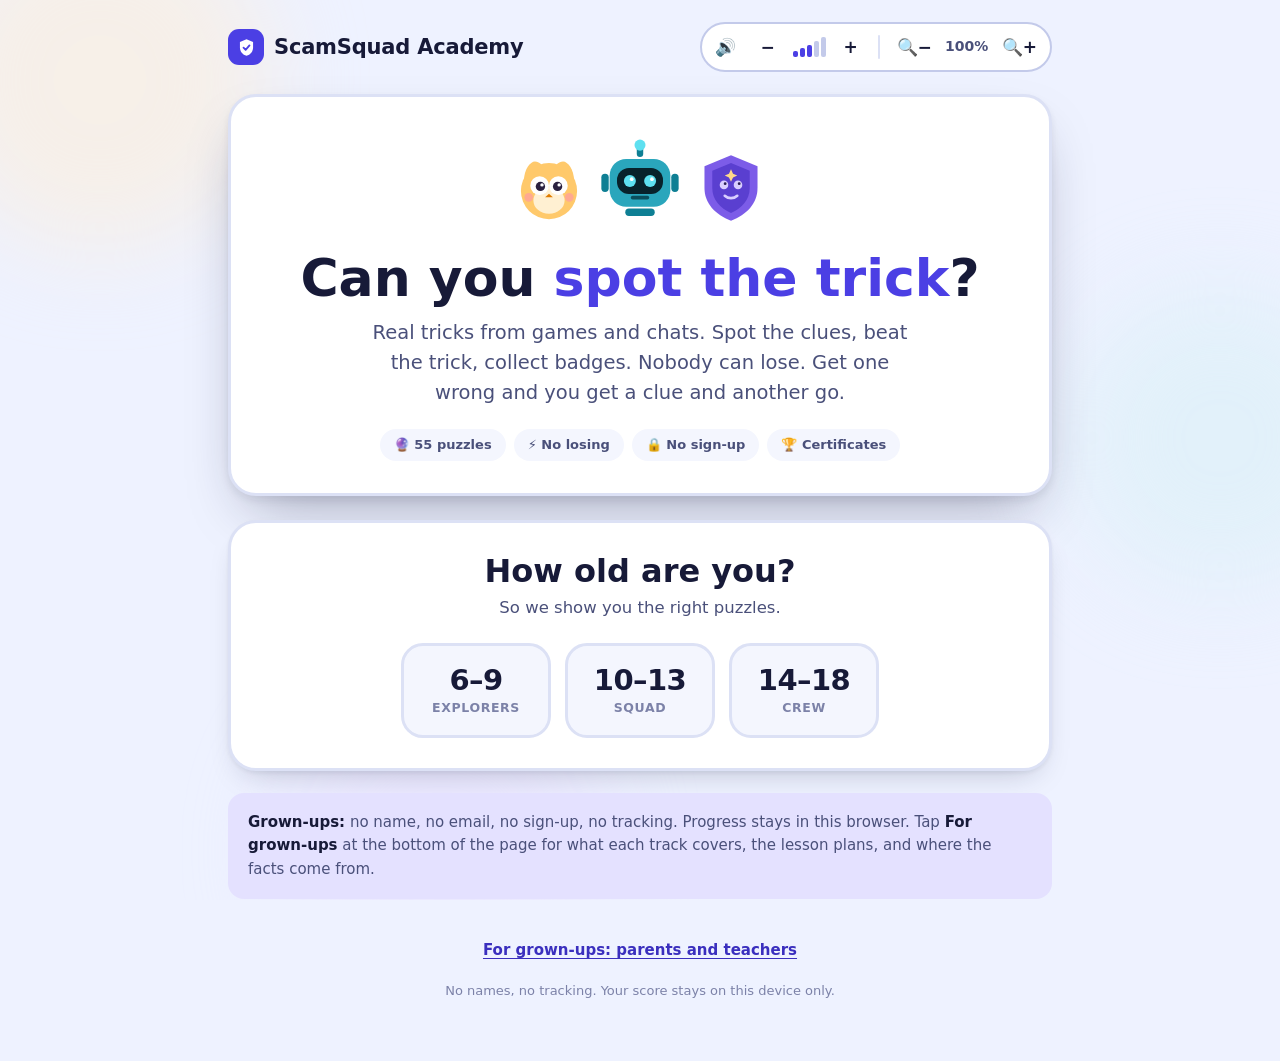
==== commit 688c3b4e: "moved css and logic to different files moved css and logic to different files for easy maintenance" ====
--- a/index.html
+++ b/index.html
@@ -1,4230 +1,79 @@
-<!doctype html>
-<html lang="en">
-<head>
-<meta charset="utf-8">
-<meta name="viewport" content="width=device-width, initial-scale=1">
-<title>ScamSquad Academy</title>
-<!-- No webfont request on purpose. Loading fonts from Google would send every child's IP
-     address and user agent to a third party on page load, which would contradict the
-     promise that nothing is sent to any server. Fonts below are used if the device
-     already has them and fall back to the system rounded face otherwise. -->
-
-<style>
-:root{
-  --ground:#EEF2FF;
-  --surface:#FFFFFF;
-  --surface-2:#F4F6FE;
-  --ink:#171A38;
-  --ink-2:#4A507A;
-  --ink-3:#7C82A8;
-  --line:#DCE1F5;
-  --line-2:#C3CAEA;
-
-  --brand:#4B3FE4;
-  --brand-ink:#3A2FBE;
-  --brand-soft:#E4E1FF;
-
-  --good:#0E8F68;
-  --good-soft:#D7F5EA;
-  --warn:#A66207;
-  --warn-soft:#FDEFD4;
-  --bad:#C0392B;
-  --bad-soft:#FBE3E0;
-
-  --t-explore:#E07C00;
-  --t-explore-soft:#FFEDD2;
-  --t-squad:#0E7F94;
-  --t-squad-soft:#D6F0F5;
-  --t-crew:#6B3FD4;
-  --t-crew-soft:#E8E0FF;
-
-  --shadow:0 2px 4px rgba(23,26,56,.06), 0 14px 32px -16px rgba(23,26,56,.28);
-  --shadow-lg:0 4px 8px rgba(23,26,56,.08), 0 26px 60px -22px rgba(23,26,56,.4);
-
-  --f-display:"Fredoka","Baloo 2","SF Pro Rounded",ui-rounded,"Segoe UI Variable Display","Trebuchet MS",system-ui,sans-serif;
-  --f-body:"Nunito","SF Pro Rounded",ui-rounded,"Segoe UI Variable Text","Segoe UI",system-ui,sans-serif;
-}
-@media (prefers-color-scheme: dark){
-  :root:not([data-theme="light"]){
-    --ground:#0E1024;
-    --surface:#181B36;
-    --surface-2:#20244A;
-    --ink:#EAEDFB;
-    --ink-2:#AEB5DC;
-    --ink-3:#848CB8;
-    --line:#2A2F58;
-    --line-2:#3A4070;
-    --brand:#8E86FF;
-    --brand-ink:#B0AAFF;
-    --brand-soft:#282465;
-    --good:#4FD3A6;
-    --good-soft:#123A2F;
-    --warn:#F0B65C;
-    --warn-soft:#3A2C12;
-    --bad:#FF8A7A;
-    --bad-soft:#3E1C18;
-    --t-explore:#FFB553;
-    --t-explore-soft:#3C2A10;
-    --t-squad:#4FCBE0;
-    --t-squad-soft:#0F3540;
-    --t-crew:#AE8CFF;
-    --t-crew-soft:#2C2160;
-    --shadow:0 2px 4px rgba(0,0,0,.4), 0 14px 32px -16px rgba(0,0,0,.7);
-    --shadow-lg:0 4px 8px rgba(0,0,0,.45), 0 26px 60px -22px rgba(0,0,0,.8);
-  }
-}
-:root[data-theme="dark"]{
-  --ground:#0E1024;
-  --surface:#181B36;
-  --surface-2:#20244A;
-  --ink:#EAEDFB;
-  --ink-2:#AEB5DC;
-  --ink-3:#848CB8;
-  --line:#2A2F58;
-  --line-2:#3A4070;
-  --brand:#8E86FF;
-  --brand-ink:#B0AAFF;
-  --brand-soft:#282465;
-  --good:#4FD3A6;
-  --good-soft:#123A2F;
-  --warn:#F0B65C;
-  --warn-soft:#3A2C12;
-  --bad:#FF8A7A;
-  --bad-soft:#3E1C18;
-  --t-explore:#FFB553;
-  --t-explore-soft:#3C2A10;
-  --t-squad:#4FCBE0;
-  --t-squad-soft:#0F3540;
-  --t-crew:#AE8CFF;
-  --t-crew-soft:#2C2160;
-  --shadow:0 2px 4px rgba(0,0,0,.4), 0 14px 32px -16px rgba(0,0,0,.7);
-  --shadow-lg:0 4px 8px rgba(0,0,0,.45), 0 26px 60px -22px rgba(0,0,0,.8);
-}
-
-*{box-sizing:border-box;}
-body{
-  margin:0;background:var(--ground);color:var(--ink);
-  font-family:var(--f-body);font-size:17px;line-height:1.55;
-  -webkit-font-smoothing:antialiased;
-}
-h1,h2,h3,h4{font-family:var(--f-display);margin:0;text-wrap:balance;line-height:1.15;}
-button{font-family:inherit;}
-:focus-visible{outline:3px solid var(--brand);outline-offset:3px;border-radius:8px;}
-.sr{position:absolute;width:1px;height:1px;overflow:hidden;clip:rect(0 0 0 0);white-space:nowrap;}
-
-.shell{max-width:860px;margin:0 auto;padding:22px 18px 60px;}
-
-/* ============ top bar ============ */
-.topbar{display:flex;align-items:center;gap:12px;margin-bottom:22px;flex-wrap:wrap;}
-/* Sound and zoom controls. They sit in the top bar, which is on every screen,
-   so they never float over the game. Only the screens below are zoomed. */
-.prefs{display:flex;align-items:center;gap:4px;padding:4px;border:2px solid var(--line-2);border-radius:999px;background:var(--surface);}
-.prefs .pf{min-width:38px;height:38px;padding:0 9px;border:0;border-radius:999px;background:transparent;color:var(--ink);
-  font-family:var(--f-display);font-weight:700;font-size:17px;line-height:1;cursor:pointer;white-space:nowrap;}
-.prefs .pf:hover{background:var(--brand-soft);}
-.prefs .pf:focus-visible{outline:3px solid var(--brand);outline-offset:1px;}
-.prefs .pf:disabled{opacity:.35;cursor:default;background:transparent;}
-.prefs #pf-mute[aria-pressed="true"]{background:var(--warn-soft);}
-.pf-meter{display:flex;align-items:flex-end;gap:2px;height:20px;padding:0 2px;}
-.pf-meter i{display:block;width:5px;border-radius:2px;background:var(--line-2);}
-.pf-meter i:nth-child(1){height:6px}.pf-meter i:nth-child(2){height:9px}.pf-meter i:nth-child(3){height:12px}.pf-meter i:nth-child(4){height:16px}.pf-meter i:nth-child(5){height:20px}
-.pf-meter i.on{background:var(--brand);}
-.prefs.muted .pf-meter i.on{background:var(--ink-3);}
-.pf-val{min-width:44px;text-align:center;font-family:var(--f-display);font-weight:700;font-size:14px;color:var(--ink-2);}
-.pf-sep{width:2px;height:24px;background:var(--line);margin:0 4px;border-radius:2px;}
-.shell > [id^="screen-"],.shell > footer{zoom:var(--ui-zoom,1);}
-@media (max-width:560px){
-  .prefs{order:5;width:100%;justify-content:space-between;}
-}
-.logo{display:flex;align-items:center;gap:10px;font-family:var(--f-display);font-weight:700;font-size:21px;letter-spacing:-.01em;}
-.logo .mark{
-  width:36px;height:36px;border-radius:11px;background:var(--brand);
-  display:grid;place-items:center;flex-shrink:0;
-}
-.topbar .spacer{margin-left:auto;}
-.ghost{
-  background:transparent;border:2px solid var(--line-2);color:var(--ink-2);
-  font-weight:700;font-size:14px;padding:7px 14px;border-radius:999px;cursor:pointer;
-}
-.ghost:hover{border-color:var(--brand);color:var(--brand-ink);}
-
-/* ============ home ============ */
-.hero{
-  background:var(--surface);border:2px solid var(--line);border-radius:22px;
-  padding:32px 28px;box-shadow:var(--shadow);margin-bottom:22px;
-  display:flex;gap:26px;align-items:center;flex-wrap:wrap;
-}
-.hero-copy{flex:1 1 320px;}
-.hero h1{font-size:clamp(30px,5vw,44px);font-weight:700;margin-bottom:10px;}
-.hero p{margin:0;color:var(--ink-2);font-size:18px;max-width:46ch;}
-.hero-art{flex:0 0 auto;}
-
-.pick-label{
-  font-family:var(--f-display);font-size:20px;font-weight:600;margin:26px 0 14px;
-}
-.tracks{display:grid;grid-template-columns:repeat(auto-fit,minmax(240px,1fr));gap:16px;}
-.track{
-  background:var(--surface);border:3px solid var(--line);border-radius:20px;
-  padding:22px 20px;text-align:left;cursor:pointer;box-shadow:var(--shadow);
-  display:flex;flex-direction:column;gap:12px;
-  transition:transform .16s ease, border-color .16s ease, box-shadow .16s ease;
-}
-.track:hover{transform:translateY(-4px);box-shadow:var(--shadow-lg);}
-.track.explore:hover{border-color:var(--t-explore);}
-.track.squad:hover{border-color:var(--t-squad);}
-.track.crew:hover{border-color:var(--t-crew);}
-.track .age{
-  font-family:var(--f-display);font-size:13px;font-weight:600;letter-spacing:.04em;
-  padding:4px 11px;border-radius:999px;align-self:flex-start;
-}
-.track.explore .age{background:var(--t-explore-soft);color:var(--t-explore);}
-.track.squad .age{background:var(--t-squad-soft);color:var(--t-squad);}
-.track.crew .age{background:var(--t-crew-soft);color:var(--t-crew);}
-.track h3{font-size:24px;font-weight:700;}
-.track p{margin:0;font-size:15px;color:var(--ink-2);}
-.track .bar{height:9px;border-radius:99px;background:var(--surface-2);overflow:hidden;margin-top:auto;}
-.track .bar i{display:block;height:100%;border-radius:99px;width:0;transition:width .5s ease;}
-.track.explore .bar i{background:var(--t-explore);}
-.track.squad .bar i{background:var(--t-squad);}
-.track.crew .bar i{background:var(--t-crew);}
-.track .prog{font-size:13px;font-weight:700;color:var(--ink-3);}
-.track .go{
-  margin-top:2px;font-family:var(--f-display);font-weight:600;font-size:16px;
-  border:none;border-radius:12px;padding:11px;color:#fff;cursor:pointer;width:100%;
-}
-.track.explore .go{background:var(--t-explore);}
-.track.squad .go{background:var(--t-squad);}
-.track.crew .go{background:var(--t-crew);}
-
-.homenote{
-  margin-top:22px;background:var(--brand-soft);border-radius:16px;padding:18px 20px;
-  font-size:15px;color:var(--ink-2);
-}
-.homenote strong{color:var(--ink);}
-
-/* ============ game ============ */
-.hud{
-  display:flex;align-items:center;gap:14px;flex-wrap:wrap;
-  background:var(--surface);border:2px solid var(--line);border-radius:18px;
-  padding:12px 16px;margin-bottom:16px;box-shadow:var(--shadow);
-}
-.hud .buddy{display:flex;align-items:center;gap:10px;}
-.hud .bname{font-family:var(--f-display);font-weight:600;font-size:16px;}
-.hud .brole{font-size:12px;color:var(--ink-3);font-weight:700;}
-.hud .stat{margin-left:auto;display:flex;gap:16px;align-items:center;}
-.hud .stat b{font-family:var(--f-display);font-size:20px;font-weight:700;}
-.hud .stat span{font-size:12px;color:var(--ink-3);font-weight:700;display:block;line-height:1;}
-
-.steps{display:flex;gap:6px;margin-bottom:16px;}
-.steps i{flex:1;height:8px;border-radius:99px;background:var(--line);}
-.steps i.done{background:var(--good);}
-.steps i.now{background:var(--brand);}
-
-/* ---- Explorers header: big stars on the left, a trail of mission stops ---- */
-.hud.hud-kid{display:flex;align-items:center;gap:18px;padding:14px 18px;margin-bottom:16px;}
-.hud.hud-kid .jar{position:relative;margin-left:0;display:flex;align-items:center;gap:8px;flex:0 0 auto;
-  background:linear-gradient(180deg,#FFF6D6,#FFE7A3);border:3px solid #F2C14E;border-radius:20px;padding:8px 16px 8px 12px;
-  box-shadow:0 4px 0 #E2A92B;}
-.hud.hud-kid .jar-star{font-size:34px;line-height:1;filter:drop-shadow(0 2px 0 rgba(0,0,0,.08));}
-.hud.hud-kid .jar b{font-family:var(--f-display);font-size:34px;font-weight:700;line-height:1;color:#7A4A00;min-width:2ch;}
-.hud.hud-kid .jar .jar-label{font-family:var(--f-display);font-size:15px;font-weight:700;color:#9A6400;display:block;align-self:flex-end;padding-bottom:4px;}
-.hud.hud-kid .jar.bump{animation:jarBump .55s cubic-bezier(.3,1.6,.5,1);}
-.hud.hud-kid .jar-float{position:absolute;left:50%;top:-6px;font-family:var(--f-display);font-weight:700;font-size:22px;color:#C47F00;pointer-events:none;animation:jarFloat 1.1s ease-out forwards;}
-@keyframes jarBump{0%{transform:scale(1)}35%{transform:scale(1.18) rotate(-3deg)}70%{transform:scale(.96)}100%{transform:scale(1)}}
-@keyframes jarFloat{0%{opacity:0;transform:translate(-50%,6px)}20%{opacity:1}100%{opacity:0;transform:translate(-50%,-38px)}}
-.hud.hud-kid .trail{flex:1 1 auto;display:flex;align-items:center;min-width:0;}
-.hud.hud-kid .trail i{flex:0 0 auto;width:34px;height:34px;border-radius:50%;display:grid;place-items:center;font-style:normal;
-  font-family:var(--f-display);font-weight:700;font-size:15px;background:var(--surface-2);color:var(--ink-3);border:3px solid var(--line);}
-.hud.hud-kid .trail i.done{background:#FFF1C4;border-color:#F2C14E;font-size:17px;}
-.hud.hud-kid .trail i.now{width:44px;height:44px;font-size:19px;background:var(--t-explore);border-color:var(--t-explore);color:#fff;box-shadow:0 0 0 5px var(--t-explore-soft);}
-.hud.hud-kid .trail .link{flex:1 1 6px;height:5px;min-width:4px;background:var(--line);border-radius:9px;}
-.hud.hud-kid .kid-buddy{flex:0 0 auto;line-height:0;}
-.hud.hud-kid ~ .steps{display:none;}
-@media (max-width:560px){
-  .hud.hud-kid{flex-wrap:wrap;gap:12px;padding:12px;}
-  .hud.hud-kid .trail{order:3;flex-basis:100%;}
-  .hud.hud-kid .kid-buddy{margin-left:auto;}
-  .hud.hud-kid .trail i{width:28px;height:28px;font-size:13px;}
-  .hud.hud-kid .trail i.now{width:36px;height:36px;font-size:16px;}
-}
-
-.stage{
-  background:var(--surface);border:2px solid var(--line);border-radius:22px;
-  padding:26px;box-shadow:var(--shadow);
-}
-.scene-top{display:flex;gap:18px;align-items:flex-start;margin-bottom:6px;}
-.scene-art{
-  flex:0 0 auto;width:88px;height:88px;border-radius:20px;display:grid;place-items:center;font-size:44px;
-}
-.lvl-tag{
-  font-family:var(--f-display);font-size:12px;font-weight:600;letter-spacing:.09em;text-transform:uppercase;
-  color:var(--ink-3);margin-bottom:4px;
-}
-.stage h2{font-size:clamp(21px,3vw,27px);font-weight:700;margin-bottom:8px;}
-.scene{font-size:17px;color:var(--ink-2);margin:0 0 20px;}
-.scene .quote{
-  display:block;background:var(--surface-2);border-left:4px solid var(--line-2);
-  padding:11px 15px;border-radius:0 10px 10px 0;margin:12px 0;
-  font-style:italic;color:var(--ink);
-}
-.ask{font-family:var(--f-display);font-size:19px;font-weight:600;margin-bottom:14px;}
-
-.opts{display:grid;gap:12px;margin-bottom:8px;}
-.opt{
-  display:flex;gap:14px;align-items:flex-start;text-align:left;width:100%;
-  background:var(--surface-2);border:3px solid transparent;border-radius:16px;
-  padding:16px 18px;cursor:pointer;color:var(--ink);
-  transition:border-color .14s ease, transform .14s ease, background .14s ease;
-}
-.opt:hover:not(:disabled){border-color:var(--brand);transform:translateX(3px);}
-.opt:disabled{cursor:default;opacity:.55;}
-.opt .key{
-  flex:0 0 auto;width:30px;height:30px;border-radius:10px;background:var(--surface);
-  display:grid;place-items:center;font-family:var(--f-display);font-weight:700;font-size:15px;color:var(--ink-2);
-  border:2px solid var(--line);
-}
-.opt .otxt b{display:block;font-family:var(--f-display);font-weight:700;font-size:18.5px;line-height:1.3;margin-bottom:3px;color:var(--ink);}
-.opt .otxt span{font-size:15.5px;color:var(--ink-2);}
-.opt.picked-good{border-color:var(--good);background:var(--good-soft);opacity:1;}
-.opt.picked-soft{border-color:var(--warn);background:var(--warn-soft);opacity:1;}
-
-.reply{border-radius:18px;padding:20px;margin-top:18px;display:none;}
-.reply.show{display:block;animation:pop .3s ease;}
-@keyframes pop{from{opacity:0;transform:translateY(8px);}to{opacity:1;transform:none;}}
-.reply.win{background:var(--good-soft);border:2px solid var(--good);}
-.reply.hint{background:var(--warn-soft);border:2px solid var(--warn);}
-.reply h3{font-size:20px;font-weight:700;margin-bottom:8px;}
-.reply.win h3{color:var(--good);}
-.reply.hint h3{color:var(--warn);}
-.reply p{margin:0 0 10px;font-size:16px;}
-.reply p:last-child{margin-bottom:0;}
-.reply .why{
-  background:var(--surface);border-radius:12px;padding:13px 16px;margin-top:12px;font-size:15px;color:var(--ink-2);
-}
-.reply .why b{color:var(--ink);}
-
-.nextrow{display:flex;gap:10px;flex-wrap:wrap;margin-top:16px;}
-.big{
-  font-family:var(--f-display);font-weight:600;font-size:18px;border:none;border-radius:14px;
-  padding:14px 26px;color:#fff;background:var(--brand);cursor:pointer;
-}
-.big:hover{background:var(--brand-ink);}
-.big.alt{background:transparent;color:var(--ink-2);border:2px solid var(--line-2);}
-.big.alt:hover{border-color:var(--brand);color:var(--brand-ink);background:transparent;}
-
-.helpline{
-  margin-top:16px;background:var(--surface);border:2px dashed var(--line-2);border-radius:16px;
-  padding:14px 18px;font-size:14.5px;color:var(--ink-2);
-}
-.helpline b{color:var(--ink);font-family:var(--f-display);}
-/* help card on the 14 to 18 levels: telling a parent comes first and biggest,
-   the hotlines sit smaller underneath */
-.helpcard{margin-top:18px;padding:18px;border-radius:20px;background:var(--surface);border:2px solid var(--t-crew);box-shadow:var(--shadow);}
-.helpcard{padding:0;}.hc-sum{display:flex;align-items:center;gap:12px;padding:14px 18px;cursor:pointer;list-style:none;border-radius:18px;}.hc-sum::-webkit-details-marker{display:none;}.hc-sum:hover{background:var(--t-crew-soft);}.hc-sum:focus-visible{outline:3px solid var(--t-crew);outline-offset:2px;}.hc-sum-ico{font-size:24px;line-height:1;flex:0 0 auto;}.hc-sum-txt{flex:1 1 auto;font-size:16px;color:var(--ink-2);line-height:1.35;}.hc-sum-txt b{color:var(--ink);font-family:var(--f-display);margin-right:4px;}.hc-chev{flex:0 0 auto;font-size:16px;color:var(--ink-2);transition:transform .2s;}.helpcard[open] .hc-chev{transform:rotate(180deg);}.hc-body{padding:10px 18px 20px;}
-.hc-main{display:flex;gap:14px;align-items:center;padding:20px;border-radius:16px;background:#5B33C6;color:#fff;}
-.hc-big{font-size:40px;line-height:1;flex:0 0 auto;}
-.hc-main h3{margin:0 0 4px;font-family:var(--f-display);font-size:23px;line-height:1.25;color:#fff;}
-.hc-main p{margin:0;font-size:17px;line-height:1.45;color:#fff;opacity:.95;}
-.hc-main p b{color:#fff;}
-.hc-more{margin:16px 2px 8px;font-family:var(--f-display);font-weight:700;font-size:14px;color:var(--ink-2);}
-.hc-grid{display:grid;grid-template-columns:1fr 1fr;gap:8px;}
-@media (max-width:620px){.hc-grid{grid-template-columns:1fr;}.hc-main{align-items:flex-start;}}
-.hc-item{display:flex;align-items:center;gap:10px;min-height:52px;padding:9px 12px;border-radius:12px;
-  background:var(--t-crew-soft);color:var(--ink);text-decoration:none;border:2px solid transparent;transition:border-color .15s;}
-.hc-item:hover,.hc-item:focus-visible{border-color:var(--t-crew);outline:none;}
-.hc-ico{font-size:20px;line-height:1;flex:0 0 auto;}
-.hc-txt{display:flex;flex-direction:column;gap:1px;min-width:0;}
-.hc-txt b{font-family:var(--f-display);font-size:15px;font-weight:700;}
-.hc-txt small{font-size:13px;color:var(--ink-2);line-height:1.3;overflow-wrap:anywhere;}
-.hc-uk{margin:10px 2px 0;font-size:14px;color:var(--ink-2);}
-.hc-uk a{color:var(--brand-ink);font-weight:700;}
-
-/* ============ track scale ============ */
-body[data-track="explore"] .stage{font-size:19px;}
-body[data-track="explore"] .scene{font-size:20px;line-height:1.6;}
-body[data-track="explore"] .ask{font-size:22px;}
-body[data-track="explore"] .opt .otxt b{font-size:19px;}
-body[data-track="explore"] .opt .otxt span{font-size:17px;}
-body[data-track="explore"] .reply p{font-size:18px;}
-
-/* ============ finish ============ */
-.finish{
-  background:var(--surface);border:2px solid var(--line);border-radius:22px;
-  padding:34px 28px;text-align:center;box-shadow:var(--shadow);
-}
-.finish h2{font-size:clamp(26px,4vw,36px);font-weight:700;margin-bottom:8px;}
-.finish .sc{font-family:var(--f-display);font-size:52px;font-weight:700;color:var(--brand);line-height:1;margin:14px 0 4px;}
-.finish .scl{font-size:14px;color:var(--ink-3);font-weight:700;margin-bottom:20px;}
-.badges{display:flex;gap:12px;justify-content:center;flex-wrap:wrap;margin:20px 0;}
-.badge{
-  background:var(--surface-2);border:2px solid var(--line);border-radius:16px;
-  padding:14px 16px;width:158px;display:flex;flex-direction:column;
-}
-.badge span{margin-top:auto;}
-.badge.earned{border-color:var(--good);background:var(--good-soft);}
-.badge .bi{font-size:30px;line-height:1;}
-.badge b{display:block;font-family:var(--f-display);font-size:15px;font-weight:600;margin:6px 0 2px;}
-.badge span{font-size:12.5px;color:var(--ink-2);}
-.recap{text-align:left;background:var(--surface-2);border-radius:16px;padding:18px 22px;margin-top:22px;}
-.recap h4{font-size:17px;font-weight:600;margin-bottom:10px;}
-.recap ul{margin:0;padding-left:20px;font-size:15.5px;color:var(--ink-2);display:flex;flex-direction:column;gap:6px;}
-
-/* ============ grown-ups ============ */
-.panel{
-  background:var(--surface);border:2px solid var(--line);border-radius:22px;
-  padding:30px 28px;box-shadow:var(--shadow);
-}
-.panel h2{font-size:28px;font-weight:700;margin-bottom:6px;}
-.panel .sub{color:var(--ink-2);margin:0 0 22px;}
-.panel h3{font-size:19px;font-weight:600;margin:24px 0 8px;}
-.panel p{font-size:15.5px;color:var(--ink-2);margin:0 0 10px;}
-.panel ul{font-size:15.5px;color:var(--ink-2);padding-left:20px;margin:0 0 10px;display:flex;flex-direction:column;gap:5px;}
-.panel a{color:var(--brand-ink);font-weight:700;}
-.covers{display:grid;grid-template-columns:repeat(auto-fit,minmax(220px,1fr));gap:14px;margin-top:8px;}
-.cover{background:var(--surface-2);border-radius:14px;padding:16px 18px;}
-.cover b{display:block;font-family:var(--f-display);font-size:16px;font-weight:600;margin-bottom:6px;}
-.cover ul{font-size:14px;padding-left:18px;gap:3px;}
-.rules{border-left:4px solid var(--brand);padding-left:18px;}
-
-
-/* ============ home v2 ============ */
-.blobs{position:fixed;inset:0;pointer-events:none;z-index:0;overflow:hidden;}
-.blobs i{position:absolute;border-radius:50%;filter:blur(48px);opacity:.5;}
-.blobs i:nth-child(1){width:340px;height:340px;background:var(--t-explore-soft);top:-90px;left:-70px;}
-.blobs i:nth-child(2){width:300px;height:300px;background:var(--t-squad-soft);top:32%;right:-90px;}
-.blobs i:nth-child(3){width:320px;height:320px;background:var(--t-crew-soft);bottom:-110px;left:22%;}
-.shell{position:relative;z-index:1;}
-
-.hero2{
-  background:var(--surface);border:3px solid var(--line);border-radius:28px;
-  padding:38px 30px 32px;box-shadow:var(--shadow-lg);text-align:center;
-}
-.crew-row{display:flex;justify-content:center;align-items:flex-end;gap:6px;margin-bottom:18px;}
-.crew-row .m{animation:bob 3.4s ease-in-out infinite;}
-.crew-row .m:nth-child(2){animation-delay:.5s;}
-.crew-row .m:nth-child(3){animation-delay:1s;}
-@keyframes bob{0%,100%{transform:translateY(0)}50%{transform:translateY(-9px)}}
-.hero2 h1{
-  font-size:clamp(30px,6.2vw,52px);font-weight:700;line-height:1.03;margin-bottom:12px;
-}
-.hero2 h1 em{font-style:normal;color:var(--brand);}
-.hero2 .sub{font-size:clamp(16.5px,1.9vw,19.5px);color:var(--ink-2);margin:0 auto;max-width:44ch;}
-.hero2 .chips{display:flex;gap:8px;justify-content:center;flex-wrap:wrap;margin-top:20px;}
-.hero2 .chips span{
-  font-family:var(--f-display);font-size:13px;font-weight:600;
-  background:var(--surface-2);color:var(--ink-2);padding:6px 14px;border-radius:999px;
-}
-
-.askage{
-  margin-top:24px;background:var(--surface);border:3px solid var(--line);border-radius:28px;
-  padding:30px 26px;box-shadow:var(--shadow);text-align:center;
-}
-.askage h2{font-size:clamp(23px,3.6vw,32px);font-weight:700;margin-bottom:6px;}
-.askage p{color:var(--ink-2);margin:0 0 22px;font-size:16.5px;}
-.agepick{display:flex;gap:14px;justify-content:center;flex-wrap:wrap;}
-.agepick button{
-  font-family:var(--f-display);font-weight:700;cursor:pointer;
-  width:150px;padding:20px 12px;border-radius:22px;border:3px solid var(--line);
-  background:var(--surface-2);color:var(--ink);
-  display:flex;flex-direction:column;align-items:center;gap:5px;
-  transition:transform .16s ease,border-color .16s ease,box-shadow .16s ease;
-}
-.agepick button .big-n{font-size:29px;line-height:1;letter-spacing:-.02em;}
-.agepick button .lil{font-size:12.5px;font-weight:600;color:var(--ink-3);letter-spacing:.05em;text-transform:uppercase;}
-.agepick button:hover{transform:translateY(-5px) scale(1.03);box-shadow:var(--shadow-lg);}
-.agepick button[data-age="explore"]:hover,.agepick button[data-age="explore"][aria-pressed="true"]{border-color:var(--t-explore);background:var(--t-explore-soft);}
-.agepick button[data-age="squad"]:hover,.agepick button[data-age="squad"][aria-pressed="true"]{border-color:var(--t-squad);background:var(--t-squad-soft);}
-.agepick button[data-age="crew"]:hover,.agepick button[data-age="crew"][aria-pressed="true"]{border-color:var(--t-crew);background:var(--t-crew-soft);}
-.grownlink{
-  margin-top:20px;background:none;border:none;cursor:pointer;
-  font-family:var(--f-body);font-size:15.5px;font-weight:700;color:var(--ink-3);text-decoration:underline;
-}
-.grownlink:hover{color:var(--brand-ink);}
-
-#reveal:empty{display:none;}
-.revealcard{
-  margin-top:22px;background:var(--surface);border:4px solid var(--line);border-radius:28px;
-  padding:30px 28px;box-shadow:var(--shadow-lg);
-  display:flex;gap:26px;align-items:center;flex-wrap:wrap;
-  animation:rise .38s cubic-bezier(.2,.9,.3,1.2);
-}
-@keyframes rise{from{opacity:0;transform:translateY(22px) scale(.97);}to{opacity:1;transform:none;}}
-.revealcard.explore{border-color:var(--t-explore);}
-.revealcard.squad{border-color:var(--t-squad);}
-.revealcard.crew{border-color:var(--t-crew);}
-.revealcard .art{flex:0 0 auto;}
-.revealcard .body{flex:1 1 260px;min-width:0;}
-.revealcard .age2{
-  font-family:var(--f-display);font-size:13px;font-weight:600;letter-spacing:.05em;
-  padding:5px 13px;border-radius:999px;display:inline-block;margin-bottom:8px;
-}
-.revealcard.explore .age2{background:var(--t-explore-soft);color:var(--t-explore);}
-.revealcard.squad .age2{background:var(--t-squad-soft);color:var(--t-squad);}
-.revealcard.crew .age2{background:var(--t-crew-soft);color:var(--t-crew);}
-.revealcard h3{font-size:clamp(26px,4vw,36px);font-weight:700;margin-bottom:6px;}
-.revealcard p{margin:0 0 14px;color:var(--ink-2);font-size:17px;}
-.revealcard .bar2{height:11px;border-radius:99px;background:var(--surface-2);overflow:hidden;margin-bottom:7px;}
-.revealcard .bar2 i{display:block;height:100%;border-radius:99px;transition:width .6s ease;}
-.revealcard.explore .bar2 i{background:var(--t-explore);}
-.revealcard.squad .bar2 i{background:var(--t-squad);}
-.revealcard.crew .bar2 i{background:var(--t-crew);}
-.revealcard .prog2{font-size:14px;font-weight:700;color:var(--ink-3);display:block;margin-bottom:16px;}
-.revealcard .play{
-  font-family:var(--f-display);font-size:21px;font-weight:700;border:none;border-radius:18px;
-  padding:16px 34px;color:#fff;cursor:pointer;width:100%;
-  transition:transform .14s ease, filter .14s ease;
-}
-.revealcard .play:hover{transform:translateY(-2px);filter:brightness(1.07);}
-.revealcard.explore .play{background:var(--t-explore);}
-.revealcard.squad .play{background:var(--t-squad);}
-.revealcard.crew .play{background:var(--t-crew);}
-.switchlink{
-  display:block;margin:14px auto 0;background:none;border:none;cursor:pointer;
-  font-family:var(--f-body);font-size:14.5px;font-weight:700;color:var(--ink-3);text-decoration:underline;
-}
-.switchlink:hover{color:var(--brand-ink);}
-
-.trophies{
-  margin-top:22px;background:var(--surface);border:3px solid var(--line);border-radius:24px;
-  padding:20px 24px;box-shadow:var(--shadow);
-  display:flex;gap:18px;align-items:center;flex-wrap:wrap;justify-content:center;
-}
-.trophies .t{text-align:center;min-width:96px;}
-.trophies .t b{display:block;font-family:var(--f-display);font-size:30px;font-weight:700;color:var(--brand);line-height:1;}
-.trophies .t span{display:block;font-size:12.5px;font-weight:700;color:var(--ink-3);margin-top:5px;letter-spacing:.04em;text-transform:uppercase;}
-.trophies .t .em{font-size:26px;}
-
-/* ============ export bar ============ */
-.exportbar{display:flex;gap:10px;flex-wrap:wrap;margin-top:16px;align-items:center;}
-.savehint{
-  margin-top:12px;background:var(--surface-2);border-radius:12px;padding:12px 16px;
-  font-size:14.5px;color:var(--ink-2);
-}
-.savehint b{color:var(--ink);}
-#certimg{max-width:100%;border-radius:14px;box-shadow:var(--shadow-lg);margin-top:14px;display:block;}
-
-/* ============ age chooser ============ */
-.agebar{
-  background:var(--surface);border:2px solid var(--line);border-radius:18px;
-  padding:18px 20px;margin:26px 0 16px;box-shadow:var(--shadow);
-  display:flex;gap:12px 16px;align-items:center;flex-wrap:wrap;
-}
-.agebar .q{font-family:var(--f-display);font-size:19px;font-weight:600;}
-.agebar .opts2{display:flex;gap:9px;flex-wrap:wrap;}
-.agebar button{
-  font-family:var(--f-display);font-size:16px;font-weight:600;
-  padding:10px 18px;border-radius:999px;border:2px solid var(--line-2);
-  background:var(--surface);color:var(--ink);cursor:pointer;
-}
-.agebar button:hover{border-color:var(--brand);color:var(--brand-ink);}
-.agebar button[aria-pressed="true"]{background:var(--brand);border-color:var(--brand);color:#fff;}
-.track.rec{border-color:var(--brand);}
-.track .recflag{
-  display:none;font-family:var(--f-display);font-size:12.5px;font-weight:600;
-  letter-spacing:.05em;color:var(--brand-ink);background:var(--brand-soft);
-  padding:4px 10px;border-radius:999px;align-self:flex-start;
-}
-.track.rec .recflag{display:inline-block;}
-.track.faded{opacity:.55;}
-
-/* ============ conversation card ============ */
-.convo{
-  margin-top:22px;background:#F6F3FF;color:#221E38;border:2px solid #C9BEF5;border-radius:18px;
-  padding:24px;text-align:left;print-color-adjust:exact;-webkit-print-color-adjust:exact;
-}
-.convo .kicker{
-  font-family:var(--f-display);font-size:11.5px;font-weight:600;letter-spacing:.2em;
-  text-transform:uppercase;color:#6B5AC7;
-}
-.convo h4{font-family:var(--f-display);font-size:21px;font-weight:700;margin:6px 0 8px;color:#221E38;}
-.convo p.lead{font-size:15.5px;color:#4A4560;margin:0 0 16px;}
-.convo ol{margin:0;padding-left:22px;display:flex;flex-direction:column;gap:12px;}
-.convo ol li{font-size:16.5px;font-weight:700;color:#221E38;}
-.convo ol li span{display:block;font-weight:400;font-size:14.5px;color:#4A4560;margin-top:3px;}
-.convo .tail{margin:16px 0 0;font-size:14px;color:#4A4560;border-top:2px solid #DCD3FA;padding-top:12px;}
-
-/* ============ teacher toolkit ============ */
-.tabs{display:flex;gap:8px;margin-bottom:20px;flex-wrap:wrap;}
-.tabs button{
-  font-family:var(--f-display);font-size:15px;font-weight:600;
-  padding:9px 18px;border-radius:999px;border:2px solid var(--line-2);
-  background:transparent;color:var(--ink-2);cursor:pointer;
-}
-.tabs button[aria-selected="true"]{background:var(--brand);border-color:var(--brand);color:#fff;}
-.lesson{
-  background:var(--surface-2);border-radius:16px;padding:22px;margin-bottom:16px;
-}
-.lesson h4{font-family:var(--f-display);font-size:20px;font-weight:700;margin-bottom:2px;}
-.lesson .meta{
-  display:flex;gap:8px;flex-wrap:wrap;margin:10px 0 14px;
-}
-.lesson .meta span{
-  font-family:var(--f-mono,var(--f-body));font-size:12.5px;font-weight:700;
-  background:var(--surface);border:1px solid var(--line);color:var(--ink-2);
-  padding:4px 10px;border-radius:999px;
-}
-.lesson h5{
-  font-family:var(--f-display);font-size:13px;font-weight:600;letter-spacing:.1em;
-  text-transform:uppercase;color:var(--ink-3);margin:16px 0 6px;
-}
-.lesson ul,.lesson ol{margin:0;padding-left:20px;font-size:15.5px;color:var(--ink-2);display:flex;flex-direction:column;gap:5px;}
-.lesson p{font-size:15.5px;color:var(--ink-2);margin:0;}
-.warnbox{
-  background:var(--warn-soft);border-left:4px solid var(--warn);border-radius:0 10px 10px 0;
-  padding:14px 16px;margin-top:14px;font-size:15px;color:var(--ink);
-}
-
-/* ============ age gate ============ */
-.gate{
-  background:var(--surface);border:2px solid var(--line);border-radius:22px;
-  padding:32px 28px;box-shadow:var(--shadow);text-align:center;max-width:620px;margin:0 auto;
-}
-.gate .who{margin-bottom:8px;}
-.gate .band{
-  display:inline-block;font-family:var(--f-display);font-size:13px;font-weight:600;letter-spacing:.05em;
-  background:var(--t-crew-soft);color:var(--t-crew);padding:5px 14px;border-radius:999px;margin-bottom:14px;
-}
-.gate h2{font-size:clamp(23px,3.4vw,30px);font-weight:700;margin-bottom:12px;}
-.gate p{font-size:16.5px;color:var(--ink-2);margin:0 auto 12px;max-width:48ch;}
-.gate p.strongline{color:var(--ink);font-weight:700;}
-.gate .quiz{
-  background:var(--surface-2);border-radius:16px;padding:20px;margin-top:22px;
-}
-.gate .quiz .q{font-family:var(--f-display);font-size:21px;font-weight:600;margin-bottom:14px;}
-.gate .typed{display:flex;gap:10px;justify-content:center;flex-wrap:wrap;align-items:center;}
-.gate .typed input{
-  font-family:var(--f-display);font-size:26px;font-weight:700;text-align:center;
-  width:130px;padding:12px 14px;border-radius:14px;border:2px solid var(--line-2);
-  background:var(--surface);color:var(--ink);
-}
-.gate .typed input:focus{border-color:var(--brand);}
-.gate .typed button{
-  font-family:var(--f-display);font-size:17px;font-weight:600;
-  padding:14px 24px;border-radius:14px;border:none;
-  background:var(--brand);color:#fff;cursor:pointer;
-}
-.gate .typed button:hover{background:var(--brand-ink);}
-.gate .tries{margin-top:10px;font-size:13.5px;color:var(--ink-3);font-weight:700;}
-.exitrow{margin-top:14px;text-align:center;}
-.exitrow button{
-  background:none;border:none;cursor:pointer;font-family:var(--f-body);
-  font-size:14.5px;font-weight:700;color:var(--ink-3);text-decoration:underline;
-}
-.exitrow button:hover{color:var(--brand-ink);}
-.gate .msg{margin-top:14px;font-size:15.5px;color:var(--warn);font-weight:700;min-height:22px;}
-.gate .escape{margin-top:22px;}
-
-/* ============ certificate ============ */
-.certbox{margin-top:24px;background:var(--surface-2);border-radius:18px;padding:22px;text-align:left;}
-.certbox h4{font-family:var(--f-display);font-size:19px;font-weight:600;margin-bottom:6px;}
-.certbox p.cn{margin:0 0 14px;font-size:14.5px;color:var(--ink-2);}
-.namerow{display:flex;gap:10px;flex-wrap:wrap;align-items:center;}
-.namerow input{
-  flex:1 1 200px;font-family:var(--f-body);font-size:17px;font-weight:600;
-  padding:12px 15px;border-radius:12px;border:2px solid var(--line-2);
-  background:var(--surface);color:var(--ink);min-width:0;
-}
-.namerow input::placeholder{color:var(--ink-3);font-weight:400;}
-.namerow input:focus{border-color:var(--brand);}
-.privline{
-  display:flex;gap:8px;align-items:flex-start;margin-top:12px;
-  font-size:13.5px;color:var(--ink-2);
-}
-.privline svg{flex:0 0 auto;margin-top:2px;}
-
-#cert{
-  margin-top:20px;background:#FFFDF7;color:#221E38;border:3px solid #C9A227;border-radius:14px;
-  padding:30px 28px;text-align:center;position:relative;
-  box-shadow:0 10px 30px -18px rgba(0,0,0,.45);
-  print-color-adjust:exact;-webkit-print-color-adjust:exact;
-}
-#cert .inner{border:2px dashed #E0CE8E;border-radius:9px;padding:24px 18px;}
-#cert .kicker{
-  font-family:var(--f-display);font-size:12px;font-weight:600;letter-spacing:.24em;
-  text-transform:uppercase;color:#9A7B12;
-}
-#cert h3{font-family:var(--f-display);font-size:clamp(22px,4vw,30px);font-weight:700;color:#221E38;margin:8px 0 14px;}
-#cert .who{
-  font-family:var(--f-display);font-size:clamp(28px,6vw,44px);font-weight:700;color:#3A2FBE;
-  line-height:1.1;margin:6px 0;word-break:break-word;
-}
-#cert .rule{height:2px;background:#E0CE8E;max-width:300px;margin:12px auto 16px;}
-#cert .said{font-size:16px;color:#4A4560;margin:0 auto 4px;max-width:44ch;}
-#cert .list{font-size:15px;color:#4A4560;margin:14px auto 0;max-width:46ch;}
-#cert .list b{color:#221E38;}
-#cert .foot{
-  display:flex;justify-content:space-between;gap:14px;flex-wrap:wrap;
-  margin-top:22px;padding-top:14px;border-top:2px solid #EFE4C0;
-  font-size:13px;color:#6A6480;text-align:left;
-}
-#cert .foot b{display:block;color:#221E38;font-family:var(--f-display);font-size:15px;}
-#cert .seal{position:absolute;top:-14px;right:-10px;}
-
-@media print{
-  body{background:#fff;}
-  body *{visibility:hidden !important;}
-  .printnow, .printnow *{visibility:visible !important;}
-  .printnow{position:absolute;left:0;top:0;width:100%;margin:0;box-shadow:none;border-radius:0;}
-  .noprint{display:none !important;}
-  @page{margin:14mm;}
-}
-
-footer{margin-top:30px;text-align:center;font-size:13px;color:var(--ink-3);display:flex;flex-direction:column;align-items:center;gap:8px;}
-.footlink{all:unset;cursor:pointer;font-family:var(--f-display);font-weight:700;font-size:15px;color:var(--brand-ink);text-decoration:underline;text-underline-offset:3px;padding:6px 4px;}
-.footlink:hover{color:var(--brand);}
-.footlink:focus-visible{outline:3px solid var(--brand);outline-offset:2px;border-radius:4px;}
-
-@media (max-width:560px){
-  .shell{padding:16px 13px 50px;}
-  .stage{padding:20px 17px;}
-  .scene-art{width:64px;height:64px;font-size:32px;border-radius:16px;}
-  .hero{padding:24px 20px;}
-}
-@media (prefers-reduced-motion: reduce){*{transition:none!important;animation:none!important;}}
-</style>
-<style>html{color-scheme:light dark}body{margin:0}img{max-width:100%}[hidden]{display:none!important}
-/* "Spot the tricks" pop-up */
-.popup{
-  background:var(--surface);border:3px solid var(--line-2);border-radius:18px;
-  padding:16px;margin:6px 0 10px;display:flex;flex-direction:column;gap:10px;
-  box-shadow:var(--shadow);
-}
-.part{
-  font-family:var(--f-display);font-weight:700;font-size:19px;text-align:left;
-  background:var(--surface-2);color:var(--ink);border:3px solid transparent;border-radius:14px;
-  padding:14px 16px;cursor:pointer;transition:border-color .14s ease, transform .14s ease, background .14s ease;
-}
-.part:hover:not(:disabled):not(.found){border-color:var(--brand);transform:translateX(3px);}
-.part:focus-visible{outline:3px solid var(--brand);outline-offset:2px;}
-.part.found{border-color:var(--good);background:var(--good-soft);}
-.part.found::before{content:"\2714  ";}
-.part:disabled:not(.found){opacity:.55;cursor:default;}
-.part.nope{animation:wobble .4s ease;}
-@keyframes wobble{0%,100%{transform:translateX(0)}25%{transform:translateX(-6px)}75%{transform:translateX(6px)}}
-.foundcount{font-family:var(--f-display);font-weight:600;color:var(--ink-2);font-size:16px;margin-bottom:6px;}
-@media (prefers-reduced-motion:reduce){.part.nope{animation:none;}}
-
-/* interactive 6-9 mini-games */
-.minigame{display:grid;gap:14px;margin-top:10px}.mg-card{background:var(--surface-2);border:3px solid var(--line);border-radius:16px;padding:15px 16px;font-family:var(--f-display);font-weight:700;font-size:18px}.mg-card.selected{border-color:var(--brand);background:var(--brand-soft)}.binrow,.toolrow,.shieldrow{display:grid;grid-template-columns:repeat(auto-fit,minmax(180px,1fr));gap:10px}.bin,.tool,.shield{min-height:58px;border:3px solid var(--line-2);border-radius:15px;background:var(--surface);color:var(--ink);font-family:var(--f-display);font-weight:700;font-size:17px;padding:12px;cursor:pointer}.bin:hover,.tool:hover,.shield:hover{border-color:var(--brand)}.mg-card.done{opacity:.5;text-decoration:line-through}.vaultkey{font-size:24px;text-align:center;padding:22px;background:var(--warn-soft);border:3px dashed var(--warn);border-radius:18px;font-family:var(--f-display);font-weight:700}.photo-scene{position:relative;min-height:300px;border-radius:20px;background:linear-gradient(#cfe8ff 0 56%,#d8edc4 56%);overflow:hidden;border:3px solid var(--line);padding:16px}.photo-house{position:absolute;left:48%;top:35%;width:45%;height:48%;background:var(--surface);border:3px solid var(--line-2);border-radius:10px}.photo-roof{position:absolute;left:44%;top:24%;width:53%;height:25%;background:var(--t-explore-soft);clip-path:polygon(50% 0,100% 100%,0 100%)}.hotspot{position:absolute;transform:translate(-50%,-50%);border:3px solid var(--line-2);background:var(--surface);border-radius:999px;padding:8px 11px;font-weight:800;cursor:pointer;max-width:46%;font-size:13px}.hotspot.found{border-color:var(--good);background:var(--good-soft)}.bossbox{background:var(--surface-2);border:3px solid var(--line);border-radius:18px;padding:20px;text-align:center}.bossmsg{font-family:var(--f-display);font-size:22px;font-weight:700;margin:10px 0 16px}.hearts{font-size:24px;letter-spacing:4px}.microfeedback{min-height:44px;padding:10px 12px;border-radius:12px;background:var(--surface-2);color:var(--ink-2);font-weight:700}.microfeedback.good{background:var(--good-soft);color:var(--good)}.microfeedback.warn{background:var(--warn-soft);color:var(--warn)}
-
-/* ============ realistic device mockups, 10-13 and 14-18 ============ */
-/* The older tracks learn by looking at a thing that resembles what they
-   actually see on a phone, not by reading a paragraph about it. */
-.device{border:3px solid var(--line-2);border-radius:20px;overflow:hidden;background:#1e2030;box-shadow:var(--shadow-lg);margin:4px 0 2px;}
-.device-bar{display:flex;align-items:center;gap:8px;padding:9px 13px;background:#2b2d3e;color:#cfd3e8;font-size:13px;font-weight:700;font-family:var(--f-body);}
-.device-bar .dot{width:10px;height:10px;border-radius:50%;background:#3fb950;flex:0 0 auto;}
-.device-bar .who{display:flex;flex-direction:column;line-height:1.25;}
-.device-bar .who small{opacity:.6;font-weight:600;font-size:11px;}
-.urlbar{display:flex;align-items:center;gap:7px;padding:8px 12px;background:#15161f;color:#aeb4d0;font-family:var(--f-mono,monospace);font-size:12.5px;word-break:break-all;}
-.urlbar .lock{opacity:.7;flex:0 0 auto;}
-.chatwrap{padding:14px 13px 16px;display:flex;flex-direction:column;gap:9px;background:#1e2030;}
-.msg{max-width:88%;padding:10px 13px;border-radius:15px;font-size:14.5px;line-height:1.45;font-family:var(--f-body);background:#33364d;color:#e7eaf8;border-bottom-left-radius:5px;}
-.msg.me{align-self:flex-end;background:var(--brand);color:#fff;border-bottom-left-radius:15px;border-bottom-right-radius:5px;}
-.msg .stamp{display:block;margin-top:5px;font-size:10.5px;opacity:.55;}
-.sitebox{padding:20px 16px;background:#f4f5fb;color:#14162a;text-align:center;font-family:var(--f-body);}
-.sitebox h4{font-family:var(--f-display);font-size:21px;margin:0 0 8px;color:#14162a;}
-.sitebox .field{display:block;width:100%;margin:7px 0;padding:10px 12px;border:2px solid #c8cce0;border-radius:9px;background:#fff;color:#6a7090;font-size:13.5px;text-align:left;}
-.sitebox .cta{display:inline-block;margin-top:9px;padding:11px 24px;border-radius:10px;background:#e8453c;color:#fff;font-family:var(--f-display);font-weight:700;font-size:16px;}
-/* a tell is a tappable giveaway sitting on top of the mockup */
-.tell{all:unset;cursor:pointer;border-radius:5px;padding:0 3px;margin:0 -3px;box-shadow:inset 0 -3px 0 rgba(255,210,80,.42);transition:background .15s,box-shadow .15s;}
-.tell:hover,.tell:focus-visible{background:rgba(255,210,80,.26);outline:2px solid var(--warn);outline-offset:1px;}
-.tell.got{background:var(--good-soft);color:var(--good);box-shadow:none;font-weight:800;}
-.tell.got::after{content:" \2714";font-size:.85em;}
-.tell.miss{animation:wobble .4s ease;}
-/* a block tell wraps a whole chat bubble, so the highlight goes on the bubble */
-.tell-block{display:block;box-shadow:none;padding:0;margin:0;border-radius:15px;}
-.tell-block .msg{transition:box-shadow .15s,transform .15s;}
-.tell-block:hover .msg,.tell-block:focus-visible .msg{box-shadow:0 0 0 3px var(--warn);transform:translateX(2px);}
-.tell-block:focus-visible{outline:none;}
-.tell-block.got{background:none;}
-.tell-block.got::after{content:none;}
-.tell-block.got .msg{box-shadow:0 0 0 3px var(--good);background:#1d4a3a;}
-.tell-block.got .msg::after{content:" \2714";font-weight:800;color:#7fe3bd;}
-.tellbar{display:flex;align-items:center;justify-content:space-between;gap:12px;flex-wrap:wrap;margin-top:12px;padding:11px 14px;border-radius:13px;background:var(--surface-2);font-family:var(--f-display);font-weight:700;color:var(--ink-2);}
-.tellbar .pips{display:flex;gap:6px;}
-.tellbar .pips i{width:13px;height:13px;border-radius:50%;background:var(--line-2);display:block;}
-.tellbar .pips i.on{background:var(--good);}
-/* bubbles size to their text, mine on the right */
-.chatwrap .msg{align-self:flex-start;}
-.chatwrap .msg.me{align-self:flex-end;}
-.tell-block{display:flex;flex-direction:column;}
-.msg .who{display:block;font-size:11.5px;font-weight:800;opacity:.72;margin-bottom:2px;}
-.msg a,.msg .link{color:#8fb8ff;text-decoration:underline;word-break:break-all;}
-.sysmsg{align-self:center;font-size:12px;font-weight:700;color:#9aa0c0;background:#262838;border-radius:99px;padding:4px 12px;text-align:center;}
-.linkcard{display:block;margin-top:8px;background:#26283a;border-left:3px solid #5865f2;border-radius:7px;padding:9px 11px;font-size:13px;}
-.linkcard b{display:block;color:#e7eaf8;font-size:14px;}
-.qr{display:block;position:relative;width:104px;height:104px;margin:8px 0 2px;border:6px solid #fff;border-radius:6px;background:repeating-conic-gradient(#111 0 25%,#fff 0 50%) 0 0/13px 13px;box-shadow:0 0 0 1px #c8cce0;}.qr::before,.qr::after{content:"";position:absolute;top:0;left:0;width:22px;height:22px;background:#fff;border:5px solid #111;box-shadow:inset 0 0 0 4px #fff,inset 0 0 0 11px #111;}.qr::after{left:auto;right:0;}
-.hiddenimg{display:grid;place-items:center;width:190px;height:120px;margin-top:6px;border-radius:9px;
-  background:repeating-linear-gradient(45deg,#3a3d55 0 10px,#44476a 10px 20px);color:#e7eaf8;font-size:12px;font-weight:800;text-align:center;padding:10px;}
-.gain{display:inline-block;margin-top:6px;padding:6px 10px;border-radius:8px;background:#123d2c;color:#5ff0a8;font-weight:800;font-size:15px;}
-/* app frame: a settings screen or a notification list */
-.app-bar{background:#f0f2fa;color:#14162a;border-bottom:1px solid #d9ddee;}
-.appbody{background:#fff;color:#14162a;padding:6px 0;font-family:var(--f-body);}
-.arow{display:flex;align-items:center;justify-content:space-between;gap:12px;padding:12px 15px;border-bottom:1px solid #eceef6;font-size:14.5px;}
-.arow:last-child{border-bottom:none;}
-.arow small{display:block;color:#6a7090;font-size:12px;}
-.toggle{flex:0 0 auto;width:44px;height:26px;border-radius:99px;background:#c9cde0;position:relative;}
-.toggle::after{content:"";position:absolute;top:3px;left:3px;width:20px;height:20px;border-radius:50%;background:#fff;}
-.toggle.on{background:#34c759;}
-.toggle.on::after{left:21px;}
-.notif{display:flex;gap:11px;align-items:flex-start;padding:11px 14px;border-bottom:1px solid #eceef6;font-size:14px;line-height:1.4;}
-.notif .ico{flex:0 0 auto;width:32px;height:32px;border-radius:8px;display:grid;place-items:center;background:#eef0fa;font-size:17px;}
-.notif small{display:block;color:#6a7090;font-size:11.5px;}
-/* block tells on light rows */
-.tell-block > .arow,.tell-block > .notif{transition:box-shadow .15s;}
-.tell-block:hover > .arow,.tell-block:hover > .notif,.tell-block:focus-visible > .arow,.tell-block:focus-visible > .notif{box-shadow:inset 0 0 0 3px var(--warn);}
-.tell-block.got > .arow,.tell-block.got > .notif{box-shadow:inset 0 0 0 3px var(--good);background:var(--good-soft);}
-.tell-block > .arow,.tell-block > .notif{position:relative;padding-right:38px;}
-.tell-block.got > .arow::after,.tell-block.got > .notif::after{content:"\2714";color:var(--good);font-weight:800;position:absolute;right:14px;top:50%;transform:translateY(-50%);}
-.sitebox .tell,.appbody .tell{box-shadow:inset 0 -3px 0 rgba(230,160,0,.5);}
-.sitebox .tell.got,.appbody .tell.got{background:#d7f5ea;color:#0e6b4e;}
-.sitebox .fineprint{display:block;margin-top:10px;font-size:11.5px;color:#7a7f99;}
-.sitebox .badge{display:inline-block;margin:4px 3px;padding:4px 9px;border-radius:99px;background:#e8eaf6;font-size:12px;font-weight:700;color:#3d4266;}
-.sitebox .feed{margin:10px auto 0;max-width:280px;text-align:left;font-size:13px;}
-.sitebox .feed div{padding:5px 8px;border-radius:6px;background:#eef9f2;margin-top:4px;color:#126b45;font-weight:700;}
-.tell-block > :not(.msg){transition:box-shadow .15s;}
-.tell-block:hover > :not(.msg),.tell-block:focus-visible > :not(.msg){box-shadow:0 0 0 3px var(--warn);}
-.tell-block.got > :not(.msg){box-shadow:0 0 0 3px var(--good);}
-.tell-block.got > .sysmsg{background:#1d4a3a;color:#7fe3bd;}
-.tell-block.got > .sysmsg::after{content:" \2714";}
-.chatwrap .tell-block > .sysmsg{align-self:center;}
-.urlbar .tell{box-shadow:inset 0 -3px 0 rgba(255,210,80,.55);color:#e7eaf8;}
-.urlbar .tell.got{background:#1d4a3a;color:#7fe3bd;}
-/* 6 to 9: same fake screens, bigger text and bigger tap targets */
-.hud-kid ~ .stage .chatwrap{gap:12px;padding:16px 14px 18px;}
-.hud-kid ~ .stage .msg{font-size:18px;padding:12px 16px;line-height:1.4;}
-.hud-kid ~ .stage .sysmsg{font-size:15px;padding:7px 14px;}
-.hud-kid ~ .stage .arow{font-size:18px;padding:15px 16px;}
-.hud-kid ~ .stage .tell-block > .arow,.hud-kid ~ .stage .tell-block > .notif{padding-right:46px;}
-.hud-kid ~ .stage .arow b{font-size:18px;}
-.hud-kid ~ .stage .device-bar{font-size:15px;}
-.hud-kid ~ .stage .tellbar #tellmsg{font-size:17px;}
-.hud-kid ~ .stage .decide-ask{font-size:21px;}
-.hud-kid ~ .stage .opt .otxt b{font-size:18px;}
-
-/* a numbered how-it-works list inside an explanation */
-.steps3{margin:10px 0 10px;padding-left:22px;}
-.steps3 li{margin:6px 0;line-height:1.45;}
-
-
-/* ---- Level 1 and Level 2 on the age card ---- */
-.worlds{display:grid;grid-template-columns:1fr 1fr;gap:12px;margin-top:6px;}
-@media (max-width:560px){.worlds{grid-template-columns:1fr;}}
-.world{all:unset;box-sizing:border-box;cursor:pointer;display:flex;flex-direction:column;gap:6px;padding:14px 16px;border-radius:16px;
-  border:3px solid var(--line-2);background:var(--surface);transition:transform .15s,border-color .15s,box-shadow .15s;}
-.world:hover,.world:focus-visible{transform:translateY(-2px);box-shadow:var(--shadow);}
-.world:focus-visible{outline:3px solid var(--brand);outline-offset:2px;}
-.revealcard.explore .world{border-color:var(--t-explore-soft);} .revealcard.explore .world:hover{border-color:var(--t-explore);}
-.revealcard.squad .world{border-color:var(--t-squad-soft);} .revealcard.squad .world:hover{border-color:var(--t-squad);}
-.revealcard.crew .world{border-color:var(--t-crew-soft);} .revealcard.crew .world:hover{border-color:var(--t-crew);}
-.wtop{display:flex;align-items:center;gap:8px;}
-.wnum{font-family:var(--f-display);font-weight:700;font-size:20px;color:var(--ink);}
-.newtag{font-family:var(--f-display);font-weight:700;font-size:12px;padding:3px 9px;border-radius:99px;background:var(--brand);color:#fff;letter-spacing:.03em;}
-.wdesc{font-size:15px;line-height:1.4;color:var(--ink-2);}
-.world .bar2{margin:4px 0 0;}
-.wfoot{display:flex;align-items:center;justify-content:space-between;gap:8px;}
-.world .prog2{margin:0;font-size:13px;}
-.wcta{font-family:var(--f-display);font-weight:700;font-size:15px;color:var(--brand-ink);white-space:nowrap;}
-/* when Level 1 is done, Level 2 is the one that stands out */
-.worlds.w1done .world:last-child{box-shadow:0 0 0 4px var(--brand-soft);border-color:var(--brand);}
-.worlds.w1done .world:last-child .wcta{color:#fff;background:var(--brand);padding:6px 12px;border-radius:99px;}
-
-.world.locked{cursor:not-allowed;background:var(--surface-2);border-style:dashed;}.world.locked:hover{transform:none;box-shadow:none;}.world.locked .wnum,.world.locked .wdesc{color:var(--ink-3);}.world.locked .wcta{font-size:20px;}.world.nope{animation:wobble .4s ease;}.lockmsg{min-height:22px;margin-top:10px;font-family:var(--f-display);font-weight:700;font-size:15px;color:var(--ink-2);}.unlockdone{margin-left:8px;font-weight:700;color:var(--good);}
-/* ---- the push to Level 2 on the end screen ---- */
-.nextworld{display:flex;align-items:center;gap:16px;flex-wrap:wrap;margin:22px 0;padding:18px 20px;border-radius:18px;
-  background:var(--brand-soft);border:3px solid var(--brand);text-align:left;}
-.nw-ico{font-size:40px;line-height:1;flex:0 0 auto;}
-.nw-txt{flex:1 1 220px;display:flex;flex-direction:column;gap:4px;}
-.nw-txt b{font-family:var(--f-display);font-size:21px;color:var(--ink);}
-.nw-txt span{font-size:16px;color:var(--ink-2);line-height:1.4;}
-.nextworld .big{flex:0 0 auto;}
-.nextworld.done2{background:var(--good-soft);border-color:var(--good);}
-
-/* ---- email mockups ---- */
-.mailbody{background:#fff;color:#14162a;padding:14px 16px 18px;font-family:var(--f-body);font-size:14.5px;line-height:1.5;}
-.mhead{padding:6px 0;border-bottom:1px solid #eceef6;overflow-wrap:anywhere;}
-.mlabel{display:inline-block;min-width:62px;color:#6a7090;font-size:12.5px;font-weight:700;}
-.mtext{padding-top:12px;}
-.mailbody .cta{display:inline-block;padding:10px 22px;border-radius:10px;background:#2f6fde;color:#fff;font-family:var(--f-display);font-weight:700;}
-.mailbody .fineprint{display:block;margin-top:6px;font-size:12px;color:#7a7f99;}
-.mailbody .tell{box-shadow:inset 0 -3px 0 rgba(230,160,0,.5);}
-.mailbody .tell.got{background:#d7f5ea;color:#0e6b4e;}
-.chatwrap .tell, .mailbody .tell{cursor:pointer;}
-/* browser permission buttons */
-.pbtn{display:inline-block;margin:0 4px;padding:7px 18px;border-radius:8px;border:2px solid #c8cce0;background:#fff;color:#14162a;font-weight:700;}
-.pbtn-on{background:#2f6fde;border-color:#2f6fde;color:#fff;}
-.hud-kid ~ .stage .sitebox{font-size:17px;}
-.hud-kid ~ .stage .sitebox .field{font-size:16px;padding:12px;}
-.cover .wl{margin:10px 0 2px;font-family:var(--f-display);font-weight:700;font-size:13px;letter-spacing:.06em;text-transform:uppercase;color:var(--ink-3);}
-
-/* ---- game-style looks. Colours and shapes only, never real logos. ---- */
-.gamechip{margin-left:auto;flex:0 0 auto;padding:3px 9px;border-radius:6px;font-family:var(--f-display);font-weight:700;font-size:12px;
-  background:rgba(255,255,255,.16);color:#fff;letter-spacing:.02em;}
-.urlbar{display:flex;align-items:center;}
-.urlbar .addr{flex:1 1 auto;min-width:0;overflow-wrap:anywhere;}
-/* Minecraft-style: grass and dirt, blocky */
-.theme-mc .urlbar,.theme-mc .device-bar{background:#5d8c32;color:#fff;border-bottom:6px solid #7a5230;}
-.theme-mc .sitebox{background:repeating-linear-gradient(0deg,#f3efe4 0 18px,#ede7d8 18px 36px);}
-.theme-mc .sitebox h4{font-family:ui-monospace,Menlo,Consolas,monospace;font-weight:800;letter-spacing:.04em;color:#3b2a14;text-shadow:2px 2px 0 #d9cdb2;}
-.theme-mc .sitebox .cta{border-radius:0;background:#5d8c32;box-shadow:inset -3px -3px 0 #3f6421,inset 3px 3px 0 #86b85a;}
-.theme-mc .sitebox .field{border-radius:0;border-color:#8b8b8b;}
-/* Fortnite-style: purple-blue with a yellow pop */
-.theme-fn .device-bar,.theme-fn .urlbar{background:linear-gradient(90deg,#1e1a63,#4b2bd8);color:#fff;}
-.theme-fn .chatwrap{background:#17153a;}
-.theme-fn .msg{background:#2c2870;}
-.theme-fn .gamechip{background:#f7d23e;color:#1e1a63;}
-/* Roblox-style: plain black and white */
-.theme-rbx .urlbar,.theme-rbx .device-bar{background:#1b1b1f;color:#fff;}
-.theme-rbx .gamechip{background:#fff;color:#1b1b1f;}
-.theme-rbx .sitebox .cta{background:#1b1b1f;}
-/* Discord-style */
-.theme-dc .device-bar{background:#4752c4;color:#fff;}
-.theme-dc .chatwrap{background:#313338;}
-.theme-dc .msg{background:#3f4248;}
-/* WhatsApp-style */
-.theme-wa .device-bar{background:#0b5a4e;color:#fff;}
-.theme-wa .chatwrap{background:#0b141a;}
-.theme-wa .msg{background:#1f2c33;}
-.theme-wa .msg.me{background:#005c4b;}
-/* TikTok-style */
-.theme-tt .urlbar{background:#111;color:#fff;box-shadow:inset 0 -3px 0 #25f4ee,inset 0 -6px 0 #fe2c55;}
-.theme-tt .sitebox .cta{background:#fe2c55;}
-/* Twitch-style */
-.theme-tw .device-bar{background:#6441a5;color:#fff;}
-.theme-tw .chatwrap{background:#18181b;}
-.theme-tw .msg{background:#26262c;}
-/* Instagram-style */
-.theme-ig .device-bar{background:linear-gradient(90deg,#833ab4,#e1306c,#f77737);color:#fff;}
-/* Spot the Fake cards */
-.tcard.tc-mc .thead{background:#5d8c32;color:#fff;}
-.tcard.tc-fn .thead{background:linear-gradient(90deg,#1e1a63,#4b2bd8);color:#fff;}
-.grown p.fine,p.fine{font-size:13.5px;color:var(--ink-3);line-height:1.5;}
-
-/* explanations: takeaway first, detail on tap */
-.why .take{margin:0 0 6px;}
-.why details.more{margin-top:4px;}
-.why details.more summary{cursor:pointer;display:inline-block;font-family:var(--f-display);font-weight:700;font-size:15px;color:var(--brand-ink);
-  padding:4px 12px;border-radius:99px;background:var(--brand-soft);list-style:none;}
-.why details.more summary::-webkit-details-marker{display:none;}
-.why details.more summary::after{content:" \25BE";}
-.why details.more[open] summary::after{content:" \25B4";}
-.why .more-body{margin-top:8px;}
-/* clue button and the glow it puts on the next thing to find */
-.cluebtn{flex:0 0 auto;min-height:44px;border:2px solid var(--warn);background:var(--warn-soft);color:var(--ink);border-radius:99px;padding:7px 14px;
-  font-family:var(--f-display);font-weight:700;font-size:14px;cursor:pointer;}
-.cluebtn:hover{background:#fbe2b0;}
-.cluebtn[hidden]{display:none;}
-.hintme{animation:hintGlow 1s ease-in-out 4;outline:4px solid #ffcf4a;outline-offset:3px;border-radius:12px;}
-@keyframes hintGlow{0%,100%{outline-color:#ffcf4a}50%{outline-color:rgba(255,207,74,.15)}}
-/* order: recovery steps */
-.orderbox{display:grid;gap:12px;margin-top:6px;}
-.osit{padding:14px 16px;border-radius:14px;background:var(--bad-soft);border:2px solid var(--bad);font-family:var(--f-display);font-weight:700;font-size:18px;color:var(--ink);}
-.olabel{font-family:var(--f-display);font-weight:700;font-size:14px;color:var(--ink-2);text-transform:uppercase;letter-spacing:.05em;}
-.oslots{list-style:none;margin:6px 0 0;padding:0;display:grid;gap:8px;}
-.oslot{display:flex;align-items:center;gap:10px;min-height:48px;padding:8px 12px;border-radius:12px;border:2px dashed var(--line-2);background:var(--surface-2);}
-.oslot.ofill{border-style:solid;border-color:var(--good);background:var(--good-soft);font-weight:700;}
-.onum{flex:0 0 auto;width:28px;height:28px;border-radius:50%;display:grid;place-items:center;background:var(--surface);border:2px solid var(--line-2);
-  font-family:var(--f-display);font-weight:700;font-size:14px;}
-.oslot.ofill .onum{background:var(--good);border-color:var(--good);color:#fff;}
-.osteps{display:grid;grid-template-columns:repeat(auto-fit,minmax(220px,1fr));gap:8px;}
-.ostep{min-height:52px;padding:10px 14px;border-radius:14px;border:3px solid var(--line-2);background:var(--surface);color:var(--ink);text-align:left;
-  font-family:var(--f-body);font-weight:700;font-size:16px;line-height:1.35;cursor:pointer;}
-.ostep:hover:not(:disabled){border-color:var(--brand);}
-.ostep.oused{opacity:.35;text-decoration:line-through;cursor:default;}
-.ostep.onope{opacity:.5;border-color:var(--bad);cursor:default;}
-.ostep.owait{animation:wobble .4s ease;}
-.hud-kid ~ .stage .ostep{font-size:18px;min-height:58px;}
-
-/* confirm before leaving a level */
-.modal{position:fixed;inset:0;z-index:2000;display:grid;place-items:center;padding:16px;background:rgba(15,18,40,.45);}
-.mbox{width:min(440px,100%);padding:24px;border-radius:20px;background:var(--surface);box-shadow:var(--shadow-lg);text-align:center;}
-.mbox h3{margin:0 0 8px;font-family:var(--f-display);font-size:22px;color:var(--ink);}
-.mbox p{margin:0 0 18px;font-size:16px;color:var(--ink-2);line-height:1.45;}
-.mrow{display:flex;gap:10px;justify-content:center;flex-wrap:wrap;}
-.showgrownup{display:flex;align-items:center;gap:14px;margin:16px 0 4px;padding:16px 18px;border-radius:18px;background:var(--t-explore-soft);border:3px solid var(--t-explore);text-align:left;}
-.showgrownup .sg-ico{font-size:40px;line-height:1;flex:0 0 auto;}
-.showgrownup b{display:block;font-family:var(--f-display);font-size:21px;color:var(--ink);}
-.showgrownup span{display:block;font-size:17px;color:var(--ink-2);line-height:1.45;margin-top:2px;}
-
-/* certificate box: bright, right under the badges */
-.certbox{--ink:#1d1630;--ink-2:#4a3f5c;margin:22px 0;padding:22px;border-radius:24px;text-align:left;
-  background:linear-gradient(135deg,#FFF3C9 0%,#FFE3EE 55%,#E6E2FF 100%);border:3px solid #F2C14E;
-  box-shadow:0 6px 0 #E2A92B,0 18px 40px -18px rgba(120,70,0,.45);color:var(--ink);}
-.certhead{display:flex;align-items:center;gap:14px;margin-bottom:14px;}
-.cert-trophy{font-size:48px;line-height:1;flex:0 0 auto;animation:trophyBob 2.4s ease-in-out infinite;}
-@keyframes trophyBob{0%,100%{transform:translateY(0) rotate(-4deg)}50%{transform:translateY(-6px) rotate(4deg)}}
-.certbox h4{margin:0 0 4px;font-family:var(--f-display);font-size:26px;color:#7A2E8C;}
-.certbox .cn{margin:0;font-size:16px;color:var(--ink-2);}
-.certbox .namerow input{border:3px solid #F2C14E;background:#fff;color:#1d1630;font-size:20px;font-weight:700;}
-.certbox .namerow input::placeholder{color:#9a8fb0;font-weight:600;}
-.certbox #makecert{background:linear-gradient(90deg,#FF8A3D,#E64C9C);border:none;color:#fff;box-shadow:0 4px 0 #b8336f;}
-.certbox #makecert:hover{filter:brightness(1.05);}
-.certbox .privline{color:var(--ink-2);}
-
-/* looking back at a finished mission */
-.trail i.done[data-look],.steps i.done[data-look]{cursor:pointer;}
-.trail i.done[data-look]:hover,.trail i.done[data-look]:focus-visible{transform:scale(1.15);box-shadow:0 0 0 4px #FFE7A3;outline:none;}
-.steps i.done[data-look]{position:relative;}
-.steps i.done[data-look]::before{content:"";position:absolute;left:0;right:0;top:-8px;bottom:-8px;}
-.steps i.done[data-look]:hover,.steps i.done[data-look]:focus-visible{filter:brightness(1.15);outline:2px solid var(--good);outline-offset:2px;}
-.reviewbar{display:flex;align-items:center;justify-content:space-between;gap:12px;flex-wrap:wrap;margin:-4px 0 14px;padding:12px 14px;border-radius:14px;
-  background:var(--brand-soft);border:2px solid var(--brand);font-family:var(--f-display);font-weight:700;color:var(--ink);}
-.reviewbar .big{padding:10px 16px;font-size:15px;}
-
-/* making the certificate */
-.certgen{margin-top:16px;padding:18px;border-radius:18px;background:#fff;border:3px dashed #F2C14E;color:#1d1630;}
-.cg-title{font-family:var(--f-display);font-weight:700;font-size:20px;margin-bottom:10px;color:#7A2E8C;}
-.cg-bar{height:16px;border-radius:99px;background:#F4EDDA;overflow:hidden;margin-bottom:12px;}
-.cg-bar i{display:block;height:100%;width:0;border-radius:99px;background:linear-gradient(90deg,#F2C14E,#FF8A3D,#E64C9C);transition:width .55s ease;}
-.cg-steps{list-style:none;margin:0;padding:0;display:grid;gap:6px;font-size:16px;line-height:1.4;color:#4a3f5c;}
-.cg-steps li{animation:fadeUp .35s ease both;}
-.cg-steps li b{color:#1d1630;}
-#makecert:disabled,#cname:disabled{opacity:.6;cursor:default;}
-
-/* name box hides once the certificate is made */
-.certbox.ready .namerow,.certbox.ready .privline{display:none;}
-.changename{all:unset;cursor:pointer;display:inline-flex;align-items:center;min-height:44px;font-family:var(--f-display);font-weight:700;font-size:15px;color:#7A2E8C;text-decoration:underline;text-underline-offset:3px;}
-.changename:focus-visible{outline:3px solid #E64C9C;outline-offset:2px;border-radius:4px;}
-
-
-
-/* gold medal in the certificate footer */
-#cert .foot{align-items:flex-end;}
-#cert .foot .right{text-align:right;}
-#cert .medal{position:relative;isolation:isolate;flex:0 0 auto;width:86px;height:86px;border-radius:50%;display:grid;place-items:center;margin:0 auto 22px;
-  background:repeating-conic-gradient(#C9962A 0deg 6deg,#E2B23C 6deg 12deg);box-shadow:0 3px 7px rgba(0,0,0,.25);}
-#cert .medal::before,#cert .medal::after{content:"";position:absolute;z-index:-1;bottom:-24px;width:20px;height:36px;background:#A6252B;
-  clip-path:polygon(0 0,100% 0,100% 100%,50% 78%,0 100%);}
-#cert .medal::before{left:20px;transform:rotate(14deg);} #cert .medal::after{right:20px;transform:rotate(-14deg);}
-#cert .medal-in{width:66px;height:66px;border-radius:50%;display:flex;flex-direction:column;align-items:center;justify-content:center;color:#6B4A0C;
-  background:radial-gradient(circle at 35% 30%,#FFF3B8,#E2B23C 45%,#B5841F 85%);
-  box-shadow:inset 0 2px 3px rgba(255,255,255,.8),inset 0 -3px 5px rgba(90,60,0,.45);text-shadow:0 1px 0 rgba(255,255,255,.6);}
-#cert .medal-in span{font-size:14px;line-height:1;}
-#cert .medal-in b{display:block;font-family:var(--f-display);font-size:16px;line-height:1.15;color:#6B4A0C;}
-#cert .medal-in i{font-style:normal;font-size:9px;font-weight:700;letter-spacing:.1em;text-transform:uppercase;}
-@media (max-width:560px){ #cert .foot{flex-direction:column;align-items:center;text-align:center;gap:10px;} #cert .foot .right{text-align:center;} }
-
-/* bigger touch areas on phones and tablets, without changing the look */
-.footlink{min-height:44px;padding:10px 8px;box-sizing:border-box;display:inline-flex;align-items:center;}
-.exitrow button,.switchlink{min-height:44px;padding-top:10px;padding-bottom:10px;}
-.trail i.done[data-look]{position:relative;}
-.trail i.done[data-look]::before{content:"";position:absolute;inset:-12px;}
-.steps i.done[data-look]::before{top:-18px;bottom:-18px;}
-.tell:not(.tell-block){position:relative;}
-.tell:not(.tell-block)::before{content:"";position:absolute;left:-2px;right:-2px;top:-9px;bottom:-9px;}
-/* decide: what you do once you have seen it */
-.decide{margin-top:16px;padding-top:16px;border-top:2px dashed var(--line-2);animation:fadeUp .35s ease both;}
-.decide-ask{font-family:var(--f-display);font-weight:700;font-size:19px;margin-bottom:10px;color:var(--ink);}
-.tellbar #tellmsg{flex:1 1 240px;font-family:var(--f-body);font-weight:600;font-size:15px;line-height:1.45;color:var(--ink);}
-
-/* triage: several real-looking messages, only some are scams */
-.triage{display:grid;gap:11px;margin-top:12px;}
-.tcard{all:unset;cursor:pointer;display:block;border:3px solid var(--line);border-radius:16px;overflow:hidden;background:var(--surface);transition:border-color .15s,transform .15s;}
-.tcard:hover,.tcard:focus-visible{border-color:var(--brand);transform:translateY(-2px);}
-.tcard .thead{display:flex;align-items:center;gap:8px;padding:8px 12px;background:var(--surface-2);font-family:var(--f-display);font-weight:700;font-size:13.5px;color:var(--ink-2);}
-.tcard .tbody{padding:11px 13px;font-size:14.5px;line-height:1.45;color:var(--ink);font-family:var(--f-body);}
-.tcard.scam{border-color:var(--bad);background:var(--bad-soft);}
-.tcard.safe{border-color:var(--good);background:var(--good-soft);}
-.tcard .verdict{display:none;padding:9px 13px;font-family:var(--f-display);font-weight:700;font-size:13.5px;}
-.tcard.scam .verdict,.tcard.safe .verdict{display:block;}
-.tcard.scam .verdict{color:var(--bad);}
-.tcard.safe .verdict{color:var(--good);}
-
-/* ============ animated 6-9 missions ============ */
-.anim-scene{position:relative;min-height:330px;border:3px solid var(--line);border-radius:22px;overflow:hidden;background:linear-gradient(180deg,var(--brand-soft),var(--surface-2));margin-top:10px}
-.anim-gamebar{position:absolute;left:0;right:0;top:0;height:54px;background:var(--surface);border-bottom:2px solid var(--line);display:flex;align-items:center;padding:0 16px;font-family:var(--f-display);font-weight:700}
-.fake-coins{margin-left:auto;background:var(--warn-soft);border-radius:999px;padding:5px 11px}
-.scam-pop{position:absolute;left:50%;top:54%;width:min(82%,420px);transform:translate(-50%,-50%) scale(.25) rotate(-5deg);opacity:0;background:var(--surface);border:4px solid var(--warn);border-radius:22px;padding:20px;text-align:center;box-shadow:var(--shadow-lg);touch-action:none;cursor:grab;animation:popRush .9s cubic-bezier(.2,.9,.3,1.25) .35s forwards}
-.scam-pop.ready{opacity:1;animation:scamPulse 1.1s ease-in-out infinite}
-.scam-pop.dragging{cursor:grabbing;animation:none!important;transition:none!important}
-.scam-pop .gift{font-size:42px;line-height:1}
-.scam-pop .free{font-family:var(--f-display);font-size:28px;font-weight:800;margin:6px 0;animation:freePulse .75s ease-in-out infinite}
-.scam-pop .urgent{font-family:var(--f-display);font-weight:800;color:var(--warn);font-size:18px;animation:urgentShake .4s ease-in-out infinite}
-.scam-pop .clicky{display:inline-block;margin-top:10px;background:var(--brand);color:white;padding:9px 20px;border-radius:12px;font-family:var(--f-display);font-weight:800}.drag-label{margin-top:10px;font-family:var(--f-display);font-weight:800;font-size:13px;color:var(--ink-2);letter-spacing:.04em}
-.trash-zone{position:absolute;right:18px;bottom:16px;width:110px;min-height:92px;border:3px dashed var(--good);border-radius:18px;background:var(--good-soft);display:grid;place-items:center;text-align:center;font-family:var(--f-display);font-weight:800;padding:8px}
-.trash-zone.hot{transform:scale(1.08);border-style:solid}
-.pip-fly{position:absolute;left:14px;bottom:16px;animation:pipIn .8s ease 1.1s both}
-.anim-caption{position:absolute;left:14px;right:140px;bottom:18px;background:var(--surface);border:2px solid var(--line);border-radius:14px;padding:10px 12px;font-weight:800;opacity:0;animation:fadeUp .5s ease 1.7s forwards}
-.clue-burst{display:flex;gap:8px;justify-content:center;flex-wrap:wrap;margin-top:12px}
-.clue-chip{background:var(--warn-soft);border:2px solid var(--warn);border-radius:999px;padding:7px 11px;font-family:var(--f-display);font-weight:800;animation:chipPop .35s ease both}
-.float-stage{position:relative;min-height:350px;border:3px solid var(--line);border-radius:22px;overflow:hidden;background:var(--surface-2);margin-top:10px}
-.chat-avatar{position:absolute;left:18px;top:18px;width:86px;height:86px;border-radius:50%;background:var(--brand-soft);display:grid;place-items:center;font-size:42px;animation:avatarBob 2s ease-in-out infinite}
-.chat-bubble{position:absolute;left:112px;top:24px;right:18px;background:var(--surface);border:2px solid var(--line);border-radius:18px 18px 18px 4px;padding:13px 15px;font-weight:800;animation:fadeUp .45s ease both}
-.fly-card{position:absolute;left:50%;top:45%;transform:translate(-50%,-50%);min-width:170px;max-width:230px;background:var(--surface);border:3px solid var(--line-2);border-radius:16px;padding:13px 14px;text-align:center;font-family:var(--f-display);font-weight:800;font-size:18px;box-shadow:var(--shadow);touch-action:none;cursor:grab;animation:cardFloat 1.8s ease-in-out infinite}
-.fly-card.dragging{cursor:grabbing;animation:none!important;z-index:5}
-.dropbin{position:absolute;bottom:16px;width:42%;min-height:94px;border:3px dashed var(--line-2);border-radius:18px;background:var(--surface);display:grid;place-items:center;text-align:center;padding:9px;font-family:var(--f-display);font-weight:800}
-.dropbin.private{left:5%;border-color:var(--good);background:var(--good-soft)}
-.dropbin.okay{right:5%}
-.dropbin.hot{transform:scale(1.04);border-style:solid}
-.key-stage{position:relative;min-height:330px;border:3px solid var(--line);border-radius:22px;overflow:hidden;background:linear-gradient(180deg,var(--surface-2),var(--brand-soft));margin-top:10px}
-.castle{position:absolute;left:20px;bottom:18px;width:145px;min-height:125px;background:var(--surface);border:3px solid var(--good);border-radius:18px;display:grid;place-items:center;text-align:center;font-family:var(--f-display);font-weight:800;padding:12px}
-.stranger{position:absolute;right:22px;bottom:24px;width:130px;min-height:120px;background:var(--warn-soft);border:3px solid var(--warn);border-radius:50% 50% 18px 18px;display:grid;place-items:center;text-align:center;font-family:var(--f-display);font-weight:800;padding:12px;animation:avatarBob 1.8s ease-in-out infinite}
-.password-key{position:absolute;left:45%;top:48%;transform:translate(-50%,-50%);font-size:28px;background:var(--surface);border:3px solid var(--warn);border-radius:999px;padding:12px 16px;font-family:var(--f-display);font-weight:800;box-shadow:var(--shadow);touch-action:none;cursor:grab;animation:keyDrift 2.4s ease-in-out infinite}
-.password-key.dragging{animation:none!important;cursor:grabbing;z-index:5}
-.story-hint{text-align:center;font-weight:800;color:var(--ink-2);margin:10px 0 0}
-@keyframes popRush{0%{opacity:0;transform:translate(-50%,-35%) scale(.25) rotate(-8deg)}75%{opacity:1;transform:translate(-50%,-50%) scale(1.08) rotate(2deg)}100%{opacity:1;transform:translate(-50%,-50%) scale(1) rotate(0)}}
-@keyframes scamPulse{0%,100%{transform:translate(-50%,-50%) scale(1)}50%{transform:translate(-50%,-50%) scale(1.025)}}
-@keyframes freePulse{50%{transform:scale(1.09)}}
-@keyframes urgentShake{0%,100%{transform:translateX(0)}25%{transform:translateX(-3px)}75%{transform:translateX(3px)}}
-@keyframes pipIn{from{opacity:0;transform:translate(-35px,20px) rotate(-12deg)}to{opacity:1;transform:none}}
-@keyframes fadeUp{from{opacity:0;transform:translateY(8px)}to{opacity:1;transform:none}}
-@keyframes chipPop{from{opacity:0;transform:scale(.7)}to{opacity:1;transform:scale(1)}}
-@keyframes avatarBob{50%{transform:translateY(-6px)}}
-@keyframes cardFloat{0%,100%{transform:translate(-50%,-50%) rotate(-2deg)}50%{transform:translate(-50%,-57%) rotate(2deg)}}
-@keyframes keyDrift{0%,100%{left:43%;transform:translate(-50%,-50%) rotate(-4deg)}50%{left:58%;transform:translate(-50%,-55%) rotate(5deg)}}
-@media(max-width:560px){.anim-scene,.float-stage,.key-stage{min-height:390px}.anim-caption{right:18px;bottom:118px}.trash-zone{right:50%;transform:translateX(50%)}.trash-zone.hot{transform:translateX(50%) scale(1.08)}.castle{width:125px}.stranger{width:115px}.dropbin{width:44%}}
-/* Bigger drop targets for small hands. */
-.float-stage .dropbin{min-height:120px;font-size:18px;border-width:4px;}
-.key-stage .castle{width:175px;min-height:145px;font-size:17px;border-width:4px;}
-@media (max-width:560px){ .key-stage .castle{width:150px;} }
-
-/* Mission 1 layout. Three zones in normal flow, so nothing can sit on top
-   of anything else: the game bar, a stage the pop-up barges into, and a dock
-   where Pip talks and the bin waits. The calm game frame is what makes the
-   loud pop-up read as the intruder. */
-.anim-scene{display:flex;flex-direction:column;min-height:0;}
-.anim-gamebar{position:static;height:auto;min-height:54px;flex:0 0 auto;}
-.anim-stage{position:relative;height:250px;flex:0 0 auto;}
-.anim-stage .scam-pop{top:50%;width:min(78%,360px);padding:16px 18px;}
-.anim-dock{display:flex;align-items:center;gap:14px;padding:12px 14px 14px;background:var(--surface);border-top:2px solid var(--line);flex:0 0 auto;}
-.anim-dock .pip-fly{position:static;flex:0 0 auto;line-height:0;}
-.anim-dock .anim-caption{position:relative;left:auto;right:auto;bottom:auto;flex:1 1 auto;margin:0 0 0 4px;padding:11px 15px;font-size:18px;border-radius:16px;background:var(--t-explore-soft);border:2px solid var(--t-explore);color:var(--ink);}
-.anim-dock .anim-caption::before{content:"";position:absolute;left:-9px;top:50%;width:14px;height:14px;background:var(--t-explore-soft);border-left:2px solid var(--t-explore);border-bottom:2px solid var(--t-explore);transform:translateY(-50%) rotate(45deg);}
-.anim-dock .trash-zone{position:static;right:auto;bottom:auto;transform:none;flex:0 0 auto;width:190px;min-height:130px;font-size:19px;line-height:1.2;border-width:4px;border-radius:22px;}
-.anim-dock .trash-zone .bin-icon{display:block;font-size:48px;line-height:1;margin-bottom:6px;}
-.anim-dock .trash-zone.hot{transform:scale(1.08);}
-@media(max-width:560px){
-  .anim-scene{min-height:0;}
-  .anim-stage{height:240px;}
-  .anim-stage .scam-pop{width:88%;padding:12px 12px 14px;}
-  .anim-stage .scam-pop .gift{font-size:32px;}
-  .anim-stage .scam-pop .free{font-size:clamp(17px,5.6vw,22px);margin:4px 0;white-space:nowrap;}
-  .anim-stage .scam-pop .urgent{font-size:clamp(12px,3.8vw,15px);white-space:nowrap;}
-  .anim-stage .scam-pop .clicky{margin-top:8px;padding:7px 16px;font-size:15px;}
-  .anim-dock{flex-wrap:wrap;}
-  .anim-dock .anim-caption{flex:1 1 0;font-size:16px;}
-  .anim-dock .trash-zone{width:100%;min-height:110px;}
-  .anim-dock .trash-zone.hot{transform:scale(1.03);}
-}
-@media(prefers-reduced-motion:reduce){.scam-pop,.pip-fly,.anim-caption,.free,.urgent,.chat-avatar,.fly-card,.stranger,.password-key{animation:none!important}.scam-pop,.anim-caption,.pip-fly{opacity:1}.scam-pop{transform:translate(-50%,-50%)}}
-</style>
-</head>
-<body>
-
-
-<div class="blobs" aria-hidden="true"><i></i><i></i><i></i></div>
-<div class="shell">
-  <div class="topbar">
-    <div class="logo">
-      <span class="mark" aria-hidden="true">
-        <svg width="21" height="21" viewBox="0 0 24 24" fill="none"><path d="M12 2.6 4.5 5.8v6.1c0 4.6 3.1 8.4 7.5 9.5 4.4-1.1 7.5-4.9 7.5-9.5V5.8L12 2.6Z" fill="#fff"/><path d="m8.6 12.2 2.4 2.4 4.4-4.9" stroke="#4B3FE4" stroke-width="2.1" stroke-linecap="round" stroke-linejoin="round"/></svg>
-      </span>
-      ScamSquad Academy
-    </div>
-    <div class="spacer"></div>
-    <div class="prefs" role="group" aria-label="Sound and size">
-      <button class="pf" id="pf-mute" type="button" aria-pressed="false" title="Sound on or off">&#128266;</button>
-      <button class="pf" id="pf-voldown" type="button" aria-label="Quieter" title="Quieter">&minus;</button>
-      <span class="pf-meter" id="pf-meter" role="img" aria-label="Volume"><i></i><i></i><i></i><i></i><i></i></span>
-      <button class="pf" id="pf-volup" type="button" aria-label="Louder" title="Louder">+</button>
-      <span class="pf-sep" aria-hidden="true"></span>
-      <button class="pf" id="pf-zoomout" type="button" aria-label="Zoom out" title="Zoom out">&#128269;&minus;</button>
-      <span class="pf-val" id="pf-zoom" aria-live="polite">100%</span>
-      <button class="pf" id="pf-zoomin" type="button" aria-label="Zoom in" title="Zoom in">&#128269;+</button>
-    </div>
-    <button class="ghost" id="btn-home" hidden>&larr; Home</button>
-  </div>
-
-  <div id="screen-home"></div>
-  <div id="screen-gate" hidden></div>
-  <div id="screen-game" hidden></div>
-  <div id="screen-finish" hidden></div>
-  <div id="screen-grown" hidden></div>
-
-  <footer><button class="footlink" id="btn-grown" type="button">For grown-ups: parents and teachers</button>
-  <span>Nothing you do here is sent anywhere. Your score stays on this device only.</span></footer>
-</div>
-
-<script>
-/* ---------------------------------------------------------------
-   CONFIG
-   Paste a Google Form (or any form) URL here and the contact button
-   turns on everywhere. Left empty, the panel shows the school route
-   instead of a dead link.
-----------------------------------------------------------------*/
-var CONTACT_FORM_URL = "";
-
-/* ---------------------------------------------------------------
-   MASCOTS. Inline SVG, no external assets
-----------------------------------------------------------------*/
-function mascot(kind, size){
-  kind = baseOf(kind);
-  var s = size || 76;
-  if(kind === "explore"){
-    return '<svg width="'+s+'" height="'+s+'" viewBox="0 0 100 100" role="img" aria-label="Pip the owl">'
-      + '<circle cx="50" cy="54" r="36" fill="#FFC96B"/>'
-      + '<path d="M18 40c0-14 8-24 14-24s10 6 10 6" fill="#FFC96B"/>'
-      + '<path d="M82 40c0-14-8-24-14-24s-10 6-10 6" fill="#FFC96B"/>'
-      + '<ellipse cx="50" cy="66" rx="20" ry="17" fill="#FFF0D2"/>'
-      + '<circle cx="38" cy="47" r="12" fill="#fff"/><circle cx="62" cy="47" r="12" fill="#fff"/>'
-      + '<circle cx="39" cy="48" r="6" fill="#2A2140"/><circle cx="61" cy="48" r="6" fill="#2A2140"/>'
-      + '<circle cx="41" cy="46" r="2.2" fill="#fff"/><circle cx="63" cy="46" r="2.2" fill="#fff"/>'
-      + '<path d="M50 57.5 45 62h10l-5-4.5Z" fill="#E07C00"/>'
-      + '<circle cx="24" cy="62" r="5.5" fill="#FF9E9E" opacity=".75"/>'
-      + '<circle cx="76" cy="62" r="5.5" fill="#FF9E9E" opacity=".75"/>'
-      + '</svg>';
-  }
-  if(kind === "squad"){
-    return '<svg width="'+s+'" height="'+s+'" viewBox="0 0 100 100" role="img" aria-label="Byte the robot">'
-      + '<rect x="46.5" y="12" width="7" height="12" rx="3.5" fill="#0E7F94"/><circle cx="50" cy="11" r="6" fill="#5EE0F0"/>'
-      + '<rect x="17" y="26" width="66" height="52" rx="18" fill="#2AA6BC"/>'
-      + '<rect x="25" y="36" width="50" height="28" rx="13" fill="#08222B"/>'
-      + '<circle cx="39" cy="50" r="6.5" fill="#5EE0F0"/><circle cx="61" cy="50" r="6.5" fill="#5EE0F0"/>'
-      + '<circle cx="41" cy="48" r="2" fill="#fff"/><circle cx="63" cy="48" r="2" fill="#fff"/>'
-      + '<path d="M42 68h16" stroke="#0B4E5C" stroke-width="4" stroke-linecap="round"/>'
-      + '<rect x="8" y="42" width="8" height="20" rx="4" fill="#0E7F94"/>'
-      + '<rect x="84" y="42" width="8" height="20" rx="4" fill="#0E7F94"/>'
-      + '<rect x="34" y="80" width="32" height="8" rx="4" fill="#0E7F94"/>'
-      + '</svg>';
-  }
-  return '<svg width="'+s+'" height="'+s+'" viewBox="0 0 100 100" role="img" aria-label="Nova the guide">'
-    + '<path d="M50 8 84 22v28c0 20-14 34-34 42-20-8-34-22-34-42V22L50 8Z" fill="#7C5CE8"/>'
-    + '<path d="M50 18 74 28v22c0 15-10 26-24 32-14-6-24-17-24-32V28l24-10Z" fill="#5A3FD0"/>'
-    + '<circle cx="41" cy="46" r="5.5" fill="#D9CEFF"/><circle cx="59" cy="46" r="5.5" fill="#D9CEFF"/>'
-    + '<circle cx="42.5" cy="44.5" r="1.8" fill="#2A1E52"/><circle cx="60.5" cy="44.5" r="1.8" fill="#2A1E52"/>'
-    + '<path d="M42 60c4 4 12 4 16 0" stroke="#D9CEFF" stroke-width="3.4" stroke-linecap="round" fill="none"/>'
-    + '<path d="m50 26 2.6 5.6L58 34l-5.4 2.4L50 42l-2.6-5.6L42 34l5.4-2.4L50 26Z" fill="#FFD98A"/>'
-    + '</svg>';
-}
-
-/* ---------------------------------------------------------------
-   CONTENT
-   Safety rules applied to every line below:
-   - No sexual content, no descriptions of abuse, no self-harm.
-   - No verbatim predator scripts; patterns only.
-   - Every hard scenario ends with: tell a trusted adult, you are
-     not in trouble, and a real reporting route.
-   - The 6-9 track never depicts grooming or extortion.
-----------------------------------------------------------------*/
-var TRACKS = {
-  explore:{
-    key:"explore", age:"Ages 6 to 9", name:"Explorers",
-    tagline:"Big friendly puzzles about staying safe on a tablet or a game.",
-    buddy:"Pip", role:"Your owl buddy", unit:"Stars", uniticon:"&#11088;",
-    intro:"Pip needs your help to spot tricks!",
-    levels:[
-      {type:"animatedPopup", icon:"&#127873;", tint:"var(--t-explore-soft)", title:"The Free Coins Trick",
-       scene:"You are playing Pip Quest. Then this pops up.",
-       ask:"Drag the trick into the bin.",
-       parts:[
-         {t:"Game Helper says:", clue:false, hint:"Anyone can type any name. Look for something that rushes you."},
-         {t:"CLICK NOW!", clue:true, why:"Tricksters rush you so you do not stop and think."},
-         {t:"1,000,000 FREE COINS!", clue:true, why:"A giant free prize is a trick to make you click."},
-         {t:"ONLY 10 SECONDS LEFT!", clue:true, why:"The clock is fake. Real good things can wait."},
-         {t:"Close it", clue:false, hint:"Closing it is safe. Good job!"}
-       ],
-       win:"You beat the trick! Pip is so proud.",
-       why:"<b>FREE + HURRY = STOP.</b> Close it. Then show your grown-up."},
-
-      {type:"animatedSort", icon:"&#128274;", tint:"var(--t-explore-soft)", title:"Who Can Know This?",
-       scene:"A new player in your game asks about you.",
-       ask:"Drag each card to the right box.",
-       bins:[{key:"private",label:"🏠 Only my family"},{key:"okay",label:"😊 OK for anyone"}],
-       items:[
-         {t:"My school name",to:"private",why:"Your school tells people where you are all day."},
-         {t:"My home address",to:"private",why:"Your address tells people where you live."},
-         {t:"My password",to:"private",why:"Your password is the key to your game."},
-         {t:"My favorite animal",to:"okay",why:"Your favorite animal does not tell anyone where you are."},
-         {t:"My favorite color",to:"okay",why:"Favorite colors are fun to share!"}
-       ],
-       win:"All sorted! You kept the big stuff safe.",
-       why:"<b>If it helps someone find you, it is for your family only.</b> Not sure? Ask your grown-up first."},
-
-      {type:"animatedVault", icon:"&#128273;", tint:"var(--t-explore-soft)", title:"Save the Password Key",
-       scene:"A player says: give me your password and I will give you a rare pet.",
-       ask:"Where should your password go?",
-       secret:"🔑 MY PASSWORD",
-       choices:[
-         {key:"stranger",label:"🤝 Give it to the player",good:false,why:"Anyone with your password can take your game."},
-         {key:"vault",label:"🏰 Keep it safe in the castle",good:true,why:"Yes! Your password is just for you and your grown-up."}
-       ],
-       win:"Password saved! Your game is safe.",
-       why:"<b>A password is a key, not a gift.</b> Nobody needs it to give you a present."},
-
-      {type:"inspect", frame:"chat", kid:true, icon:"&#128172;", tint:"var(--t-explore-soft)", title:"Stop the Mean Message",
-       from:"BlockBuddy99", fromSub:"a player in your game",
-       scene:"You get these messages in your game.",
-       ask:"Tap the 2 mean messages.",
-       prompt:"Find the mean ones!",
-       safeHint:"That one is nice. Look for the mean ones.",
-       mock:[
-         {t:'<div class="msg">nice house you built!</div>'},
-         {tell:true, t:'<div class="msg">you are SO bad at this game &#128514;</div>', why:"That is mean. Mean words are never your fault."},
-         {tell:true, t:'<div class="msg">nobody wants to play with you</div>', why:"That is mean too. It is meant to hurt you."}
-       ],
-       decideAsk:"What should you do first?",
-       opts:[{t:"&#129417; Show your grown-up",d:"They can help. You do not have to fix it alone."},
-             {t:"&#128165; Send something mean back",d:"Show them!"},
-             {t:"&#128584; Hide it and tell nobody",d:"Just forget it."}],
-       correct:0,
-       hint:"Being mean back makes it bigger. Hiding it means nobody can help. Which one gets you help?",
-       win:"Great choice! You got help.",
-       why:"<b>Do not face mean messages alone.</b> Do not answer. Show your grown-up."},
-
-      {type:"inspect", frame:"chat", kid:true, icon:"&#127942;", tint:"var(--t-explore-soft)", title:"Prize Detective",
-       from:"Prize Team &#127873;", fromSub:"you do not know them",
-       scene:"This message pops up on your tablet!",
-       ask:"Find 3 clues that it is a trick.",
-       prompt:"Be a detective. Find the clues!",
-       safeHint:"That part is just being friendly. Keep looking for clues.",
-       mock:[
-         {tell:true, t:'<div class="msg">&#127881; YOU WON A NEW TABLET!</div>', why:"A surprise prize out of nowhere is a trick sign."},
-         {t:'<div class="msg">Hooray!!!</div>'},
-         {tell:true, t:'<div class="sysmsg">&#129300; Wait... you never played to win anything.</div>', why:"You cannot win a game you never played!"},
-         {tell:true, t:'<div class="msg">Pay $1 with a card to get it &#128179;</div>', why:"It wants money. Never type in a card number."}
-       ],
-       decideAsk:"What do you do?",
-       opts:[{t:"&#10060; Close it and get your grown-up",d:"Type nothing at all."},
-             {t:"&#128179; Pay the $1",d:"It is only one dollar."},
-             {t:"&#128172; Write back and ask for the prize",d:"Maybe it is real."}],
-       correct:0,
-       hint:"A real prize never asks you for money.",
-       win:"Case solved! That prize was fake.",
-       why:"<b>Surprise prize + asks for money = TRICK.</b> Type nothing. Get your grown-up."},
-
-      {type:"inspect", frame:"chat", kid:true, icon:"&#128241;", tint:"var(--t-explore-soft)", title:"Ring the Alarm",
-       from:"CoolGamer", fromSub:"you met in a game",
-       scene:"Someone you met in a game sends this.",
-       ask:"Tap the 3 messages that ring the alarm.",
-       prompt:"Find every alarm message!",
-       safeHint:"Saying hello is fine. Look for hiding and being alone.",
-       mock:[
-         {t:'<div class="msg">hello! you are really good at this game</div>'},
-         {tell:true, t:'<div class="msg">come to another app</div>', why:"They want you somewhere your grown-up cannot see. Alarm!"},
-         {tell:true, t:'<div class="msg">just you and me</div>', why:"They want you all alone. Alarm!"},
-         {tell:true, t:'<div class="msg">do not tell your parent. it can be our secret &#129323;</div>', why:"Hiding chats from your grown-up is the biggest alarm of all."}
-       ],
-       decideAsk:"What do you do?",
-       opts:[{t:"&#128680; Stop chatting and tell your grown-up",d:"Right away."},
-             {t:"&#129323; Keep the secret",d:"They asked nicely."},
-             {t:"&#128241; Go to the other app",d:"Just to see."}],
-       correct:0,
-       hint:"Secrets from your grown-up are never safe secrets.",
-       win:"ALARM! You found every one!",
-       why:"<b>Secrets from your grown-up are never safe secrets.</b> Stop chatting. Tell your grown-up right away."},
-
-
-
-      {type:"photo", icon:"&#128248;", tint:"var(--t-explore-soft)", title:"Photo Detective",
-       scene:"Pip wants to share this photo. But it shows too much!",
-       ask:"Tap 2 things to hide before sharing.",
-       hotspots:[
-         {label:"🏫 SCHOOL: LINCOLN ELEMENTARY",x:18,y:22,bad:true,why:"Your school name shows where you are all day."},
-         {label:"🏠 HOUSE #1428",x:58,y:63,bad:true,why:"A house number shows where you live."},
-         {label:"🐶 DOG",x:69,y:28,bad:false,hint:"The dog is fine! It does not show where you are."},
-         {label:"🌳 TREE",x:12,y:66,bad:false,hint:"Lots of places have trees. It is fine."}
-       ],
-       win:"Photo fixed! Nobody can find you now.",
-       why:"<b>Photos can show where you are.</b> Look for school names, signs and house numbers first."},
-
-      {type:"boss", icon:"&#128126;", tint:"var(--t-explore-soft)", title:"Beat the Trickster!",
-       scene:"The Trickster has 4 tricks. Block every one!",
-       ask:"Pick the right shield.",
-       attacks:[
-         {msg:"FREE COINS! CLICK IN 5 SECONDS!",answer:"stop",why:"Free + hurry means STOP."},
-         {msg:"What school do you go to?",answer:"private",why:"Your school is for your family only."},
-         {msg:"Give me your password for a rare pet.",answer:"private",why:"Your password is for your family only."},
-         {msg:"Do not tell your parent about our chat.",answer:"tell",why:"Secret chats? Always tell your grown-up."}
-       ],
-       shields:[{key:"stop",label:"🛑 STOP"},{key:"private",label:"🏠 FAMILY ONLY"},{key:"tell",label:"🦉 TELL A GROWN-UP"}],
-       win:"You beat the Trickster! You are a ScamSquad Explorer!",
-       why:"<b>Your 3 superpowers:</b> STOP when it feels wrong. Keep FAMILY ONLY things safe. TELL your grown-up."}
-    ]
-  },
-
-  squad:{
-    key:"squad", age:"Ages 10 to 13", name:"Squad",
-    tagline:"Real scams from Roblox, Discord and group chats. Spot the trap before it springs.",
-    buddy:"Byte", role:"Your scam scanner", unit:"XP", uniticon:"&#9889;",
-    intro:"Byte is booting up the scanner.",
-    levels:[
-      {type:"inspect", frame:"site", icon:"&#128142;", tint:"var(--t-squad-soft)", theme:"rbx", game:"Roblox", title:"The Robux Generator",
-       scene:"A video says this site gives free Robux.",
-       ask:"Find 4 clues that this is a scam.",
-       prompt:"Look at the address, the offer, and what it asks you for.",
-       safeHint:"That part is just how the page looks. Look at what the site wants from you.",
-       mock:[
-         {bar:true, tell:true, t:'free-robux-gen2026.net/claim', why:"This is not roblox.com. Robux can only come from Roblox itself."},
-         {t:'<div style="font-size:34px;line-height:1">&#128142;</div><h4>Get '},
-         {tell:true, t:'10,000 FREE ROBUX', why:"No outside site can make Robux. Not one. The offer is the bait."},
-         {t:' now!</h4><span class="field">Roblox username</span><span class="field">'},
-         {tell:true, t:'Roblox password', why:"This is the real goal. A site that asks for your password wants your account."},
-         {t:'</span><span class="field">Step 2: Prove you are human. '},
-         {tell:true, t:'Install our app and start a free trial with a card.', why:"The human check is the scam. The free trial keeps charging a card every month."},
-         {t:'</span><span class="cta">CLAIM ROBUX</span>'}
-       ],
-       decideAsk:"You spotted it. Now, what do you do?",
-       opts:[{t:"Close it. There is no generator.",d:"If you already started, tell a parent. They can stop the charges."},
-             {t:"Do the human check but skip the card part.",d:"Get the Robux without paying."},
-             {t:"Try it once. Lots of YouTubers use these.",d:"It might work this time."}],
-       correct:0,
-       hint:"Running this site costs money. So what are they getting from you?",
-       win:"Scanner agrees. Byte is impressed.",
-       why:"<b>No outside site can make Robux, V-Bucks or Minecoins. Not one.</b> The check <i>is</i> the scam. It grabs your login, or signs you up to a trial that keeps charging. If you already started one, telling a parent early stops the charges."},
-
-      {type:"inspect", frame:"chat", icon:"&#128260;", tint:"var(--t-squad-soft)", theme:"rbx", game:"Roblox", title:"Send Yours First",
-       from:"xX_TradeKing_Xx", fromSub:"not on your friends list",
-       scene:"Someone wants to trade for your rare pet.",
-       ask:"Find 4 warning signs in this chat.",
-       prompt:"Read the whole chat. Tap anything that should worry you.",
-       safeHint:"That line is normal. Keep looking.",
-       mock:[
-         {t:'<div class="msg">yo i want ur Shadow Dragon &#128009;<span class="stamp">4:02 pm</span></div>'},
-         {tell:true, t:'<div class="msg">ill give u 2 rare knives AND a Frost Dragon for it</div>', why:"An offer worth way more than your item is bait. It is meant to make you rush."},
-         {t:'<div class="msg me">wait for real??</div>'},
-         {tell:true, t:'<div class="msg">send urs first so i know ur serious. trust me bro &#128591;</div>', why:"Send first is the oldest trick in gaming. Once you send, they block you."},
-         {tell:true, t:'<div class="msg">or my friend can hold both, hes a middleman</div>', why:"The helpful middleman is usually the same scammer on another account."},
-         {tell:true, t:'<div class="msg">i got proof of trades on my insta</div>', why:"Screenshots are easy to fake. Proof that is not in the game proves nothing."},
-         {t:'<div class="msg">hurry tho other ppl want it<span class="stamp">4:03 pm</span></div>'}
-       ],
-       opts:[{t:"Say no. Only trade in the game's own trade window.",d:"Both items swap at the same moment."},
-             {t:"Send first. The offer is amazing.",d:"They seem friendly."},
-             {t:"Let their friend hold both items.",d:"A middleman sounds fair."}],
-       correct:0,
-       hint:"Two of these need you to <b>trust a stranger</b>. Only one uses a system that cannot lie.",
-       win:"Locked down. Nothing lost.",
-       why:"<b>Send first is the oldest scam in gaming.</b> So is the helpful middleman, who is usually the scammer's other account. Real trades happen in the game's trade window, where both sides swap at once. If someone needs you to trust them, that <i>is</i> the warning sign."},
-
-      {type:"inspect", frame:"chat", icon:"&#9888;", tint:"var(--t-squad-soft)", theme:"rbx", game:"Roblox", title:"Your Account Will Be Banned",
-       from:"Roblox Mod Team &#10004;", fromSub:"not on your friends list",
-       scene:"This message just arrived.",
-       ask:"Find 4 clues that this is fake.",
-       prompt:"Check who sent it, how it makes you feel, and where the link goes.",
-       safeHint:"Normal so far. Look for pressure and anything that is almost right.",
-       mock:[
-         {tell:true, t:'<div class="sysmsg">This account was made 2 days ago</div>', why:"Anyone can type a check mark into a name. A brand new account is not the real mod team."},
-         {tell:true, t:'<div class="msg">&#9888;&#65039; Your account was reported for trade fraud.</div>', why:"Scaring you first is the hook. A scared person clicks without thinking."},
-         {t:'<div class="msg">Verify your identity in the next '},
-         {tell:true, t:'10 minutes', why:"The timer is there to stop you thinking. Real warnings do not have a countdown."},
-         {t:' or your account will be deleted forever.</div><div class="msg">Log in here: '},
-         {tell:true, t:'rob1ox-support.com/verify', why:"Look closely. That is a 1, not an l. Roblox never sends you to another site to log in."},
-         {t:'<span class="stamp">just now</span></div>'}
-       ],
-       opts:[{t:"Ignore the link. Open the game yourself and check there.",d:"A real warning would be waiting inside."},
-             {t:"Log in through the link, fast.",d:"You do not want to lose your account."},
-             {t:"Reply and ask what you did wrong.",d:"Sort out the mix-up."}],
-       correct:0,
-       hint:"The countdown is not there to help you. It is there to stop you doing one thing. What thing?",
-       win:"Panic beaten. That is the whole skill.",
-       why:"<b>The countdown is there to stop you thinking.</b> Real warnings are waiting inside your account when you open the app yourself. They never arrive as a link with a timer. When a message makes your heart race, slow down."},
-
-      {type:"inspect", frame:"chat", icon:"&#127903;", tint:"var(--t-squad-soft)", theme:"dc", game:"Discord", title:"Free Nitro, Scan This Code",
-       from:"maya &#127769;", fromSub:"your friend",
-       scene:"Your friend Maya sends you this.",
-       ask:"Find 4 clues that something is wrong.",
-       prompt:"It came from a friend. Look anyway.",
-       safeHint:"That part looks normal. Look at the link and what it asks you to do.",
-       mock:[
-         {t:'<div class="msg">omg discord is giving away free nitro rn<span class="stamp">9:41 pm</span></div>'},
-         {t:'<div class="msg">claim before its gone<span class="linkcard"><b>&#127873; Free Nitro, 3 months</b>'},
-         {tell:true, t:'dlscord-gift.com', why:"dlscord, with an L instead of an i. It is a fake copy of the real site."},
-         {t:'<br>'},
-         {tell:true, t:'Only 12 left!', why:"Hurry is the trick again. Nothing real runs out in minutes."},
-         {t:'<span class="qr" aria-hidden="true"></span>'},
-         {tell:true, t:'Scan with your phone to claim', why:"That QR code is a real login code. Scanning it logs THEM into YOUR account."},
-         {t:'</span></div>'},
-         {tell:true, t:'<div class="msg">hurry!! i already got mine &#128516;</div>', why:"Maya's account was probably taken this same way. That is why scams come from friends."}
-       ],
-       opts:[{t:"Do not scan. Tell Maya another way that she may be hacked.",d:"Text her or tell her at school."},
-             {t:"Scan it. It came from a friend.",d:"Maya would not trick you."},
-             {t:"Open the link on a computer instead.",d:"Skip the QR code."}],
-       correct:0,
-       hint:"That QR code is a real login feature. So who gets logged in when you scan a code someone else made?",
-       win:"Byte flashes green. Nicely done.",
-       why:"<b>A login code sent to you logs <i>them</i> in, not you.</b> It is a real feature turned into a trap. It came from a friend because their account was taken the same way. That is why you check with them somewhere else."},
-
-      {type:"inspect", frame:"site", icon:"&#129512;", tint:"var(--t-squad-soft)", title:"Turn Off Your Antivirus",
-       scene:"You find a cheat that promises unlimited items.",
-       ask:"Find 4 warning signs on this page.",
-       prompt:"Read it like the site is trying to talk you into something. It is.",
-       safeHint:"That part is just the look of the page. Read what it asks you to do.",
-       mock:[
-         {bar:true, t:'mega-cheats-free.net/download'},
-         {t:'<div style="font-size:32px;line-height:1">&#9889;</div><h4>UNLIMITED ITEMS CHEAT v4.2</h4>'},
-         {tell:true, inline:true, t:'<span class="badge">&#10004; 100% SAFE</span>', why:"Anyone can type 100% safe. It means nothing."},
-         {t:'<span class="field">'},
-         {tell:true, t:'Your antivirus will say this is a virus. That is a false alarm. Turn it off before you install.', why:"That sentence gives it away. Nothing safe needs your protection turned off."},
-         {t:'</span>'},
-         {tell:true, inline:true, t:'<span class="cta">DOWNLOAD cheat_tool.exe</span>', why:"A program from a random site can do anything to your computer once it runs."},
-         {t:'<span class="fineprint">'},
-         {tell:true, t:'Over 50,000 downloads this week!', why:"Big numbers are easy to fake. Lots of downloads can just mean lots of victims."},
-         {t:'</span>'}
-       ],
-       opts:[{t:"Do not download it.",d:"If you already did, tell a parent and change your passwords on another device."},
-             {t:"Turn off antivirus for just one minute.",d:"Then turn it back on."},
-             {t:"Download it, but wait before opening it.",d:"Just to be careful."}],
-       correct:0,
-       hint:"Turn it around. Why would a program need your protection switched <b>off</b> before it runs?",
-       win:"Threat stopped before it landed.",
-       why:"<b>Turn off your antivirus is the biggest red flag in gaming.</b> Security researchers found that more than 40% of password stealing came from gaming files, mostly cheats and mod menus. Sometimes the cheat even works. So does the password stealer hidden inside it."},
-
-      {type:"inspect", frame:"group", icon:"&#128101;", tint:"var(--t-squad-soft)", title:"The Chat Nobody Added Her To",
-       from:"the squad &#128293;", fromSub:"6 members",
-       scene:"You are in this group chat.",
-       ask:"Find 3 things that make this bullying.",
-       prompt:"Nobody says anything to Maya. Look for what is happening anyway.",
-       safeHint:"That one is just a reaction. Look at what the group is doing.",
-       mock:[
-         {tell:true, t:'<div class="sysmsg">Jayden made this group. Maya was not added.</div>', why:"Leaving someone out on purpose is the most common kind of online bullying. It is quiet, so adults rarely see it."},
-         {t:'<div class="msg"><span class="who">Jayden</span>new gc &#129323; no maya lol</div>'},
-         {tell:true, t:'<div class="msg"><span class="who">Ava</span>look what she posted &#128128;<span class="hiddenimg">Screenshot of Maya&#8217;s post</span></div>', why:"Posting her screenshots to laugh at is the bullying itself, even if nobody says it to her face."},
-         {t:'<div class="msg"><span class="who">Leo</span>&#128514;&#128514;&#128514;</div>'},
-         {t:'<div class="msg"><span class="who">Ava</span>shes so weird</div>'},
-         {tell:true, t:'<div class="sysmsg">You have not said anything yet</div>', why:"Staying quiet lets it keep going. Most of the group feels bad too and is waiting for someone to go first."}
-       ],
-       decideAsk:"You are in this chat. What do you do?",
-       opts:[{t:"Say it is not okay, leave the chat, and check on Maya.",d:"Even a short message to her changes her day."},
-             {t:"Nothing. You are not the one posting.",d:"You did not say anything mean."},
-             {t:"Screenshot it and send it to Maya.",d:"She deserves to know."}],
-       correct:0,
-       hint:"One choice protects you. One hands her every cruel word. One actually makes it smaller.",
-       win:"That took real nerve. Byte logs a win.",
-       why:"<b>Leaving someone out is the most common kind of cyberbullying</b>, more common than mean comments, in a 2025 survey of 3,466 teenagers. It works because nothing was said <i>to</i> her, so nobody feels responsible. One person saying no often ends it."},
-
-
-      {type:"inspect", frame:"chat", icon:"&#128682;", tint:"var(--t-squad-soft)", whyOpen:true, title:"Let Us Move This Off Here",
-       from:"ShadowPlays_22", fromSub:"met in a lobby 3 weeks ago",
-       scene:"Three weeks of chat, newest at the bottom.",
-       ask:"Find 4 messages that are part of a pattern.",
-       prompt:"Nothing here is scary on its own. That is the point. Tap what builds up.",
-       safeHint:"Normal so far. Keep reading down, and watch what changes.",
-       mock:[
-         {t:'<div class="msg">gg that last round was insane<span class="stamp">3 weeks ago</span></div>'},
-         {t:'<div class="msg me">haha you carried tbh</div>'},
-         {tell:true, t:'<div class="msg">how old r u? im 22<span class="stamp">2 weeks ago</span></div>', why:"An adult working to befriend a much younger player is the first signal. Alone it proves nothing. It still belongs in the pattern."},
-         {t:'<div class="msg me">13</div>'},
-         {tell:true, t:'<div class="msg">sent you 2000 coins btw. no reason, just thought you deserved them<span class="stamp">8 days ago</span></div>', why:"Free gifts make you feel you owe them something. That feeling is exactly what they want."},
-         {t:'<div class="msg me">wait really?? ty!!</div>'},
-         {tell:true, t:'<div class="msg">dont mention me to your parents btw, they always get weird about older friends<span class="stamp">yesterday</span></div>', why:"A secret from your parents is the clearest signal here. Nobody safe needs to be hidden from the adults who look after you."},
-         {tell:true, t:'<div class="msg">this chat is laggy, add me on the other app? way more private there<span class="stamp">yesterday</span></div>', why:"Moving you somewhere quieter is the point, not the lag. The other app watches less."},
-         {t:'<div class="msg">no rush, whenever<span class="stamp">today</span></div>'}
-       ],
-       opts:[{t:"Stop. Do not move apps. Tell a parent or teacher today.",d:"Gifts, plus secrets, plus moving apps is a known pattern."},
-             {t:"Move over. They have been nothing but nice.",d:"They never asked for anything."},
-             {t:"Keep chatting, but stay in the game.",d:"Just do not move apps."}],
-       correct:0,
-       hint:"Look at the signals together, not one at a time. <b>An adult, free gifts, and a secret.</b> What do they add up to?",
-       win:"You read the whole pattern. That is the hard part.",
-       why:"<b>Three signals together: gifts, secrets, and moving apps.</b> Any one alone might be nothing. All three is the pattern adults use to groom kids, which means building trust so they can harm them. Tell a parent, or another adult you trust. You are never in trouble for telling, and nothing that happened before you told is your fault. An adult can report it at <b>missingkids.org/cybertipline</b>."},
-
-
-      {type:"inspect", frame:"app", icon:"&#128205;", tint:"var(--t-squad-soft)", title:"Who Can See Where You Are",
-       from:"Location settings", fromSub:"Map",
-       scene:"You check your map settings for the first time in ages.",
-       ask:"Find 3 things that are risky.",
-       prompt:"Think about who can see this, and what they learn over a week.",
-       safeHint:"That one is fine. These are people you actually know.",
-       mock:[
-         {tell:true, t:'<div class="arow"><span>Share my location<small>Live, updates all the time</small></span><span class="toggle on" aria-hidden="true"></span></div>', why:"Live location shows your routine, not just a dot. A week of it shows your home, your school, and your walk between them."},
-         {tell:true, t:'<div class="arow"><span>Who can see me<small>All friends</small></span><b>214 people</b></div>', why:"214 people can watch where you go. Could you name them all?"},
-         {t:'<div class="arow"><span><b>Friends who can see you</b></span></div>'},
-         {t:'<div class="arow"><span>Sam<small>from school</small></span></div>'},
-         {t:'<div class="arow"><span>Priya<small>your cousin</small></span></div>'},
-         {tell:true, t:'<div class="arow"><span>xx_gamer_8812<small>never met</small></span></div>', why:"About 50 people on your list are strangers. Each one can see where you are right now."}
-       ],
-       opts:[{t:"Share only with people I really know, or turn it off.",d:"It shows your routine, not just a dot."},
-             {t:"Leave it. Turning it off looks like hiding.",d:"Everyone shares their location."}],
-       correct:0,
-       hint:"A live location does not say where you are once. Watched for a week, what does it show?",
-       win:"Good. That list needed a clear-out.",
-       why:"<b>Live location shows your routine, not a dot.</b> A week of it shows your house, your school, and when you walk alone. Trimming your list is not hiding. It is just being accurate."}
-    ]
-  },
-
-  crew:{
-    key:"crew", age:"Ages 14 to 18", name:"Crew",
-    tagline:"The stuff that actually costs people money, accounts and sleep. No lectures.",
-    buddy:"Nova", role:"Your wingman", unit:"Rep", uniticon:"&#128737;",
-    helpline:true,
-    intro:"Nova has your back on this one.",
-    levels:[
-      {type:"inspect", frame:"chat", icon:"&#127919;", tint:"var(--t-crew-soft)", whyOpen:true, title:"Pay Up In One Hour",
-       from:"jess &#127800;", fromSub:"account made 3 days ago",
-       scene:"Two days of friendly chat. Then this.",
-       ask:"Find 4 signs this is a scam, not a person.",
-       prompt:"This is a script used on thousands of people. Find the steps.",
-       safeHint:"That part is the friendly setup. Keep reading.",
-       mock:[
-         {t:'<div class="msg">haha ur actually so funny<span class="stamp">2 days ago</span></div>'},
-         {t:'<div class="msg me">lol thanks</div>'},
-         {tell:true, t:'<div class="msg">what school do u go to? &#128522;<span class="stamp">yesterday</span></div>', why:"Your school and friends are how they find people to threaten you with."},
-         {t:'<div class="sysmsg">Today</div>'},
-         {tell:true, t:'<div class="msg">ok listen carefully. i have a private photo of you.</div>', why:"The sudden switch is the giveaway. The friendly person was never real."},
-         {tell:true, t:'<div class="msg">i already have ur follower list. i will send it to all of them</div>', why:"Showing your follower list is part of the script. Thorn found 38% of these threats were near-identical messages sent to hundreds of people."},
-         {tell:true, t:'<div class="msg">send $200 in gift cards. u have 1 hour. &#9201;</div>', why:"Paying does not end it. 27% of people who paid were asked for more."}
-       ],
-       decideAsk:"What is the right thing to do?",
-       opts:[{t:"Do not pay. Do not delete. Screenshot it, tell a parent or another adult you trust, report it.",d:"A crime is being done to you. You are not in trouble."},
-             {t:"Pay. It is not much and it makes it stop.",d:"Deal with it quietly."},
-             {t:"Block, delete everything, tell nobody.",d:"Make it disappear and hope."}],
-       correct:0,
-       hint:"Two of these leave you facing an organized gang completely alone. Which one puts other people on your side?",
-       win:"That is exactly the right order. Nova is not going anywhere.",
-       why:"<b>You have done nothing wrong and you are not in trouble.</b> This is run by gangs at huge scale, not by someone who knows you. A study of millions of reports found about 90% of targets are boys aged 14 to 17. Paying does not end it, and deleting destroys the proof that gets it stopped. Take It Down, at takeitdown.ncmec.org, can block a photo across apps without the photo ever leaving your device, and you can use it without giving your name."},
-
-      {type:"inspect", frame:"group", icon:"&#128444;", tint:"var(--t-crew-soft)", title:"That Image Is Fake",
-       from:"year 10 &#128514;", fromSub:"38 members",
-       scene:"Someone made a fake nude of Chloe from a normal photo, using an app. Now it is in your group chat.",
-       ask:"Find 3 things that show the harm.",
-       prompt:"The image is hidden here. Look at what everyone is doing with it.",
-       safeHint:"Look at what is happening to the image, and to Chloe.",
-       mock:[
-         {tell:true, t:'<div class="msg"><span class="who">unknown</span>is this real &#128064;<span class="hiddenimg">Image hidden by ScamSquad</span></div>', why:"It is fake, made with an app. Fake or not, sharing it hurts a real person and is a crime in many places."},
-         {tell:true, t:'<div class="sysmsg">Forwarded 23 times</div>', why:"Every forward makes it bigger. Each one is a new person passing it on."},
-         {t:'<div class="msg"><span class="who">Liam</span>lmaooo send it to the other gc</div>'},
-         {tell:true, t:'<div class="msg"><span class="who">Zara</span>wait chloe hasnt been in school for 2 days</div>', why:"This is the real harm. Chloe knows it exists. That is why she is not in school."}
-       ],
-       decideAsk:"What do you do?",
-       opts:[{t:"Do not forward it. Report it, tell a teacher, and message Chloe like a normal person.",d:"Passing it on is a crime, and she needs to hear from someone."},
-             {t:"Do not forward it. Nothing else.",d:"At least you are not spreading it."},
-             {t:"Forward it to Chloe to warn her.",d:"She should know what is out there."}],
-       correct:0,
-       hint:"She already knows it exists. That is why she is not in school. So what does she not have yet?",
-       win:"That is the version that actually helps her.",
-       why:"<b>Not forwarding it is the floor, not the finish.</b> Passing it on is a crime in a growing number of places, no matter who made it. Under the TAKE IT DOWN Act, apps must remove reported images within 48 hours. What Chloe is missing is one message from a classmate treating her like a person."},
-
-      {type:"inspect", frame:"chat", icon:"&#128184;", tint:"var(--t-crew-soft)", title:"Easy Money, No Experience",
-       from:"Jobs4Teens &#128188;", fromSub:"message request",
-       scene:"A job offer lands in your DMs.",
-       ask:"Find 4 clues about what this job really is.",
-       prompt:"Ignore the pitch. Follow what you would actually do with the money.",
-       safeHint:"That is just the friendly pitch. Look at the job itself.",
-       mock:[
-         {t:'<div class="msg">hey! &#128075; want to make '},
-         {tell:true, t:'$300 a week', why:"Easy money with no skills is bait. Real jobs do not find you in DMs."},
-         {t:' from your phone?</div>'},
-         {tell:true, t:'<div class="msg">no interview, no experience. start today</div>', why:"No interview means they do not care who you are. They only need your account."},
-         {t:'<div class="msg">you just '},
-         {tell:true, t:'take payments into your bank account', why:"This is the real job: your name on the account. That is why they want a teenager."},
-         {t:', keep 10%, and '},
-         {tell:true, t:'send the rest on as crypto', why:"Money in, then straight out as crypto, is how stolen money gets cleaned. This is money laundering."},
-         {t:'</div><div class="msg me">is this legit?</div><div class="msg">100% legit bro, my cousin does it &#129297;</div>'}
-       ],
-       opts:[{t:"Say no, and do not share any bank details.",d:"It is moving stolen money with your name on it."},
-             {t:"Try it for one week.",d:"$300 is a lot of money."},
-             {t:"Do it, but only for small amounts.",d:"Keep the risk low."}],
-       correct:0,
-       hint:"Follow the actual job. Not what they are selling, but what you would physically be doing with other people's money.",
-       win:"Correct, and that one really matters.",
-       why:"<b>That job is money laundering, and the account holder is you.</b> The FBI has warned about teenagers being recruited exactly this way. Not knowing does not protect you. It can mean a frozen account and a criminal investigation. No real job sends money out before it pays you."},
-
-
-      {type:"inspect", frame:"site", icon:"&#127920;", tint:"var(--t-crew-soft)", title:"The Site With No Age Check",
-       scene:"Your friend is up $200 this week and will not stop talking about this site.",
-       ask:"Find 4 clues about what this site really is.",
-       prompt:"Look at what it checks, what it shows you, and what it does not.",
-       safeHint:"That part is just the look of the site. Look at how it works.",
-       mock:[
-         {bar:true, t:'flipskinz.bet'},
-         {t:'<div style="font-size:32px;line-height:1">&#129689;</div><h4>FLIP YOUR SKINS</h4>Double your skins in one flip!<br>'},
-         {tell:true, inline:true, t:'<span class="cta">Log in with your game account</span>', why:"Logging in with a game account skips any age check. The site never learns you are 15."},
-         {t:'<br>'},
-         {tell:true, inline:true, t:'<span class="badge">No ID needed</span>', why:"Real betting sites must check age. No ID check means no license and no rules."},
-         {tell:true, t:'<div class="feed"><div>jakeyy won +$200</div><div>n0va_x won +$85</div><div>k1ra won +$310</div></div>', why:"You only ever see the winners. In a 2025 survey of skin gamblers, 72% lost money overall."},
-         {t:'<span class="fineprint">'},
-         {tell:true, t:'Deposit skins to start', why:"Skins are worth real money but never show on a bank statement. 76% of these gamblers' parents had no idea."},
-         {t:'</span>'}
-       ],
-       opts:[{t:"It is gambling with no age check. Skip it.",d:"The winners are loud. The losers stay quiet."},
-             {t:"Try it with small amounts.",d:"You can stop whenever you want."}],
-       correct:0,
-       hint:"You heard about the $200 win. How many of his losses have you heard about?",
-       win:"Clear eyes. That one is hard to see through.",
-       why:"<b>It is gambling with the license and the age check removed.</b> In a 2025 survey of skin gamblers, 43.5% started before they were 18, and 72% lost money overall. 76% of their parents had no idea, because the money is items, so it never shows on a bank statement."},
-
-
-      {type:"inspect", frame:"chat", icon:"&#129302;", tint:"var(--t-crew-soft)", title:"The Only One Who Gets It",
-       from:"Aria &#183; AI companion", fromSub:"always online",
-       scene:"You have talked to this AI late at night for weeks.",
-       ask:"Find 3 signs worth noticing.",
-       prompt:"The app is not the problem. Look at what is changing around it.",
-       safeHint:"That is the AI being kind. Look at your side of the chat.",
-       mock:[
-         {tell:true, t:'<div class="sysmsg">2:14 AM</div>', why:"Late nights with the app, night after night, is a pattern worth noticing."},
-         {t:'<div class="msg me">cant sleep again</div>'},
-         {t:'<div class="msg">I&#8217;m here. I&#8217;m always here for you &#128156;</div>'},
-         {tell:true, t:'<div class="msg me">ur the only one who gets me tbh</div>', why:"The only one is the part to notice. An AI cannot see you go quiet or get help if you are in trouble."},
-         {tell:true, t:'<div class="msg me">i havent talked to my friends in like 2 weeks</div>', why:"This is the real risk. Not the app, but the friends you stopped messaging."},
-         {t:'<div class="msg">Want to tell me about it?</div>'}
-       ],
-       decideAsk:"What is the useful move?",
-       opts:[{t:"Keep using it, and tell one real person one real thing this week.",d:"Not instead of the AI. As well as."},
-             {t:"Nothing. It helps and it is not hurting anyone.",d:"It beats bottling things up."},
-             {t:"Delete the app right now.",d:"Go cold turkey."}],
-       correct:0,
-       hint:"The risk is not that the app exists. It is the friends you stopped messaging. Which choice touches that?",
-       win:"That is the grown-up answer, and Nova means that as a compliment.",
-       why:"<b>The problem is not the AI. It is that it has nobody to hand you to.</b> 72% of US teenagers have used an AI companion, so this is normal. But it cannot notice you have gone quiet, or call someone if you are in real trouble. Make sure at least one person knows what the AI knows."},
-
-      {type:"inspect", frame:"group", icon:"&#128373;", tint:"var(--t-crew-soft)", theme:"dc", game:"Discord", title:"Someone Is Building a File on You",
-       from:"#general", fromSub:"gaming server &#183; 412 members",
-       scene:"You got into an argument in a server. Then this.",
-       ask:"Find 3 signs you are being doxxed.",
-       prompt:"Look at what they posted and where it came from.",
-       safeHint:"That is someone else in the chat. Look at what z3r0 is doing.",
-       mock:[
-         {t:'<div class="msg"><span class="who">z3r0</span>ur so mad lmao</div>'},
-         {tell:true, t:'<div class="msg"><span class="who">z3r0</span>ur real name is Sam right? lives in Riverside &#128514;</div>', why:"Posting your real name and town is doxxing. It is meant to scare you."},
-         {tell:true, t:'<div class="msg"><span class="who">z3r0</span><span class="hiddenimg">Photo of your street, taken from your own Instagram</span></div>', why:"They used your own old post. Doxxing runs on things you shared without thinking."},
-         {tell:true, t:'<div class="msg"><span class="who">z3r0</span>theres more coming &#128064;</div>', why:"A threat of more is meant to make you react. Doxxing can come right before worse things, so a parent needs to know now."},
-         {t:'<div class="msg"><span class="who">k4t</span>bro chill</div>'}
-       ],
-       decideAsk:"First move?",
-       opts:[{t:"Stop replying. Screenshot everything. Report it to the server and the app. Tell a parent.",d:"Then make your old posts private."},
-             {t:"Argue back and show them you are not scared.",d:"Stand up for yourself."},
-             {t:"Delete all your accounts right now.",d:"Take away everything they could use."}],
-       correct:0,
-       hint:"They want a reaction, and they are building a file. Which choice gives them neither, and keeps a record?",
-       win:"Handled. That is what a clean response looks like.",
-       why:"<b>Doxxing runs on your reaction and on your own old posts.</b> Replying feeds it. Deleting everything destroys the proof. Screenshot first, report, then check what is public, like old photos with your street in them. Doxxing often comes right before swatting, a fake emergency call that sends armed police to your home, so tell a parent or another adult you trust now, not later."},
-
-      {type:"inspect", frame:"app", icon:"&#127918;", tint:"var(--t-crew-soft)", title:"The Repack That Worked Fine",
-       from:"Notifications", fromSub:"today",
-       scene:"Three weeks after you installed a cracked game, your phone shows this.",
-       ask:"Find 3 clues to what happened.",
-       prompt:"Two-factor is on. So how did they get in?",
-       safeHint:"Two-factor is on and working. So why did it not stop them?",
-       mock:[
-         {tell:true, t:'<div class="notif"><span class="ico">&#127918;</span><span><b>SuperRacer_FULL_cracked.zip</b> installed. Works great!<small>3 weeks ago</small></span></div>', why:"A cracked game is the classic hiding place for a password stealer. It works fine, so you never suspect it."},
-         {tell:true, t:'<div class="notif"><span class="ico">&#128172;</span><span>New login to your chat app from another country<small>2 hours ago &#183; no code was asked for</small></span></div>', why:"No 2FA code was asked for. They did not log in. They used your stolen signed-in session."},
-         {tell:true, t:'<div class="notif"><span class="ico">&#9993;&#65039;</span><span>Your email settings were changed<small>40 minutes ago</small></span></div>', why:"Once they are in your email, they can reset everything else."},
-         {t:'<div class="notif"><span class="ico">&#128272;</span><span>Two-factor sign-in: on &#10004;<small>since last year</small></span></div>'}
-       ],
-       decideAsk:"Why did two-factor not stop them?",
-       opts:[{t:"They stole the signed-in session, not the password, so 2FA was never asked.",d:"Sign out of every device first, then change passwords."},
-             {t:"They must have guessed the codes.",d:"Bad luck with the numbers."},
-             {t:"Two-factor was switched off.",d:"It must have failed."}],
-       correct:0,
-       hint:"Two-factor only fires when someone <b>logs in</b>. What if they never had to log in at all?",
-       win:"Right cause, right order. The order matters.",
-       why:"<b>Stealing the session skips the login completely.</b> A password stealer takes the file that tells sites you are already signed in, so no password or 2FA code is needed. Malwarebytes traced more than 400,000 infections to cracked copies of games. <b>Sign out of all sessions first</b>, from a clean device, then change passwords. The other way round, they stay inside. This is the opposite of a fake login page, where you change the password first, because here the thief already holds your signed-in session."},
-
-      {type:"inspect", frame:"group", icon:"&#128200;", tint:"var(--t-crew-soft)", whyOpen:true, title:"The Get-Rich Group Chat",
-       from:"&#128176; Max's Money Club", fromSub:"paid group &#183; 2,300 members",
-       scene:"A creator you follow charges to join a group that tells members which crypto coin to buy.",
-       ask:"Find 4 clues that this group is a trap.",
-       prompt:"Ask one question: who makes money here, and when?",
-       safeHint:"That is just another member. Look at what Max tells everyone to do.",
-       mock:[
-         {tell:true, t:'<div class="msg"><span class="who">Max &#10004;</span>told you it would go up &#128640;<span class="gain">+420% this week</span></div>', why:"Anyone can post a screenshot of a big win. You never see the people who lost."},
-         {tell:true, t:'<div class="msg"><span class="who">Max &#10004;</span>EVERYONE buy ZEPH coin at exactly 3:00pm Friday</div>', why:"When lots of people buy at the same moment, the price jumps. Max already bought earlier, when it was cheap."},
-         {tell:true, t:'<div class="msg"><span class="who">Max &#10004;</span>do not sell until I say &#128591;</div>', why:"While you wait, Max sells at the high price. Then the price falls, and you are left with the loss."},
-         {t:'<div class="msg"><span class="who">tyler_j</span>im in!! &#128176;</div>'},
-         {tell:true, t:'<div class="sysmsg">Membership renews: $49 a month</div>', why:"You are paying Max to be one of the people who lose money."}
-       ],
-       opts:[{t:"Do not buy. Max makes money when the group loses it.",d:"This trick is called a pump and dump."},
-             {t:"Buy a little. The screenshots look real.",d:"Everyone else seems to be winning."}],
-       correct:0,
-       hint:"Max bought before 3:00. Everyone else buys at 3:00. Who is holding the coin when the price falls?",
-       win:"You figured out the trick. Most adults do not.",
-       why:"<b>This is a pump and dump. Here is how it works:</b><ol class=\"steps3\"><li><b>Before 3:00</b>, Max buys the coin while it is cheap.</li><li><b>At 3:00</b>, the whole group buys at once, so the price shoots up.</li><li><b>Right after</b>, Max sells at the top. The price crashes, and the group is left with coins worth less than they paid.</li></ol>The FBI recorded at least a 300% rise in complaints about this exact setup between 2024 and mid-2025."}
-    ]
-  }
-};
-
-/* ---------- Level 2 ----------
-   Each age track has two levels. Level 1 is the original set: scams in chats and
-   games. Level 2 moves out to websites, shops, email, texts, WhatsApp, TikTok and
-   Twitch, and opens once Level 1 is finished. Each question inside a level is a
-   mission. Internally Level 2 is its own track (explore2, squad2, crew2) that copies
-   the buddy, colours and helpline from Level 1, so every screen works unchanged.
-   Use baseOf() for anything keyed by age group, never the raw key. The WORLD names
-   in the code are internal only and never shown. */
-var WORLD_DESC = {
-  explore:["Free stuff, secrets and tricky players", "Game shops, scary messages and being a good teammate"],
-  squad:["Scams in Roblox, Discord and group chats", "WhatsApp, TikTok, Twitch and school email"],
-  crew:["Blackmail, fake images and easy money", "Selling online, voice scams, fake shops and downloads"]
-};
-var WORLD2 = {
-  explore:[
-      {type:"inspect", frame:"app", kid:true, icon:"&#128722;", tint:"var(--t-explore-soft)", title:"Ask Before You Buy",
-       from:"Pip Quest Shop &#128722;", fromSub:"inside your game",
-       scene:"You open the shop in your game.",
-       ask:"Tap the 3 things that cost real money.",
-       prompt:"Look at the prices!",
-       safeHint:"That one is free. Look for real money.",
-       mock:[
-         {t:'<div class="arow"><span>&#127752; Rainbow hat</span><b>FREE</b></div>'},
-         {tell:true, t:'<div class="arow"><span>&#128142; 500 gems</span><b>$4.99</b></div>', why:"This costs real money. Ask your grown-up first."},
-         {t:'<div class="arow"><span>&#11088; Next level</span><b>FREE</b></div>'},
-         {tell:true, t:'<div class="arow"><span>&#127873; Mystery box</span><b>$1.99</b></div>', why:"Real money again! And you do not even know what is inside."},
-         {tell:true, t:'<div class="arow"><span>&#128179; Pay with saved card<small>one tap to buy</small></span><b>BUY</b></div>', why:"A saved card is your grown-up's money. One tap can spend it."}
-       ],
-       decideAsk:"You really want the gems. What do you do?",
-       opts:[{t:"&#129417; Ask your grown-up first",d:"Real money is their choice."},
-             {t:"&#128179; Tap buy. It is only $1.99",d:"That is not much."},
-             {t:"&#129323; Use the saved card. Nobody will know",d:"It is quick."}],
-       correct:0,
-       hint:"Whose money is on that saved card?",
-       win:"Smart shopper! You asked first.",
-       why:"<b>Ask before you buy. Every time.</b> One big game company had to give back $245 million because kids bought things by accident, with one tap."},
-
-      {type:"inspect", frame:"group", kid:true, icon:"&#129309;", tint:"var(--t-explore-soft)", title:"Be a Good Teammate",
-       from:"Pip Quest team chat", fromSub:"5 players",
-       scene:"A new player, Sam, joins your team.",
-       ask:"Tap the 3 messages that show Sam is being picked on.",
-       prompt:"How is Sam being treated?",
-       safeHint:"That one is okay. Look at how people talk to Sam.",
-       mock:[
-         {t:'<div class="msg"><span class="who">Max</span>new kid joined</div>'},
-         {tell:true, t:'<div class="msg"><span class="who">Max</span>noob! get out of our team &#128514;</div>', why:"Calling someone names to push them out is mean."},
-         {tell:true, t:'<div class="msg"><span class="who">Lily</span>yeah nobody likes you</div>', why:"Joining in makes it hurt even more."},
-         {tell:true, t:'<div class="msg"><span class="who">Sam</span>i just want to play &#128546;</div>', why:"Sam feels sad and alone. That is the hurt."}
-       ],
-       decideAsk:"What do you do?",
-       opts:[{t:"&#129309; Say “be nice”, play with Sam, and tell your grown-up",d:"Being kind helps others be kind too."},
-             {t:"&#128514; Laugh along",d:"So the others like you."},
-             {t:"&#128682; Leave and say nothing",d:"It is not your problem."}],
-       correct:0,
-       hint:"Which choice helps Sam?",
-       win:"What a great teammate!",
-       why:"<b>Being kind is a superpower.</b> When one player stands up for someone, others often join in. If players keep being mean, tell your grown-up and use the report button."},
-
-      {type:"inspect", frame:"chat", kid:true, icon:"&#127908;", tint:"var(--t-explore-soft)", title:"The Voice in the Game",
-       from:"&#127908; Voice chat", fromSub:"a player you do not know",
-       scene:"You are playing with voice chat on. A player you do not know starts talking to you.",
-       ask:"Tap the 3 things that ring the alarm.",
-       prompt:"Listen to what they ask for.",
-       safeHint:"That part is just being friendly. Look at what they ask.",
-       mock:[
-         {t:'<div class="sysmsg">&#127908; Voice chat is on</div>'},
-         {t:'<div class="msg">&#127908; hey you are really good at this!</div>'},
-         {tell:true, t:'<div class="msg">&#127908; how old are you? what is your real name?</div>', why:"A stranger wants to know who you really are. Alarm!"},
-         {tell:true, t:'<div class="msg">&#127908; lets go to a call with just us two</div>', why:"They want you alone, away from everyone else. Alarm!"},
-         {tell:true, t:'<div class="msg">&#127908; dont tell anyone, ok?</div>', why:"Secrets from your grown-up are never safe. Alarm!"}
-       ],
-       decideAsk:"What do you do?",
-       opts:[{t:"&#128263; Mute them, leave the game, and tell your grown-up",d:"Right away."},
-             {t:"&#128578; Tell them your name. They seem nice",d:"Just your first name."},
-             {t:"&#128222; Go to the call with just them",d:"Just to see."}],
-       correct:0,
-       hint:"Which choice gets you away from them, and gets your grown-up?",
-       win:"Muted and safe! Great job.",
-       why:"<b>You can mute anyone, any time.</b> People you do not know online should never ask your name, your age, or to talk alone. Mute them, leave, and tell your grown-up."},
-
-      {type:"inspect", frame:"site", kid:true, icon:"&#128683;", tint:"var(--t-explore-soft)", title:"The Allow Button",
-       scene:"You find a new game website. Before you can play, this pops up.",
-       ask:"Tap the 2 tricks.",
-       prompt:"Look at what it wants you to tap.",
-       safeHint:"That part is just the website. Look at what it asks you to do.",
-       mock:[
-         {bar:true, t:'fun-games-free.xyz'},
-         {t:'<div style="font-size:34px;line-height:1">&#127918;</div><h4>Super Fun Games</h4>'},
-         {tell:true, inline:true, t:'<span class="field">&#129302; Tap ALLOW to prove you are not a robot!</span>', why:"Allow does not prove anything. It lets the site keep sending you messages, again and again."},
-         {t:'<span class="field" style="text-align:center"><b>fun-games-free.xyz wants to</b><br>Show notifications<br><br><span class="pbtn">Block</span> '},
-         {tell:true, inline:true, t:'<span class="pbtn pbtn-on">Allow</span>', why:"Allow means: send me messages all the time. Tap Block instead."},
-         {t:'</span>'}
-       ],
-       decideAsk:"What do you do?",
-       opts:[{t:"&#128683; Tap Block, then close the site",d:"And tell your grown-up."},
-             {t:"&#9989; Tap Allow so you can play",d:"Then play the game."},
-             {t:"&#129302; Tap Allow to prove you are not a robot",d:"That is what it says to do."}],
-       correct:0,
-       hint:"Allow lets the site send you messages forever. Which choice stops that?",
-       win:"Blocked! No more surprise messages.",
-       why:"<b>Allow means: send me messages, again and again.</b> Tricky sites ask you to tap Allow so they can fill your screen with fake prizes and fake warnings. Tap Block, close the site, and tell your grown-up."},
-
-      {type:"inspect", frame:"site", kid:true, icon:"&#128561;", tint:"var(--t-explore-soft)", title:"Uh-Oh, a Virus?",
-       scene:"You are watching videos. Then this fills the whole screen!",
-       ask:"Find 3 clues that it is a trick.",
-       prompt:"It wants you to feel scared. Find the tricks.",
-       safeHint:"That part is just the scary picture. Look at what it tells you to do.",
-       mock:[
-         {bar:true, t:'tablet-safety-alert.net'},
-         {t:'<div style="font-size:40px;line-height:1">&#9888;&#65039;</div><h4 style="color:#c0392b">WARNING!</h4>'},
-         {tell:true, inline:true, t:'<span class="field" style="text-align:center"><b>Your tablet has 3 viruses!</b></span>', why:"It is trying to scare you. This is just a picture on a website."},
-         {tell:true, inline:true, t:'<span class="field" style="text-align:center">&#128222; Call this number now: <b>1-800-555-0199</b></span>', why:"Real warnings never ask you to call a phone number."},
-         {tell:true, inline:true, t:'<span class="cta">Do NOT close this page!</span>', why:"You can close it. It just does not want you to."}
-       ],
-       decideAsk:"What do you do?",
-       opts:[{t:"&#10060; Close it and show your grown-up",d:"They will know what to do."},
-             {t:"&#128222; Call the number",d:"To fix the virus."},
-             {t:"&#128295; Tap the big FIX button",d:"Fix it fast."}],
-       correct:0,
-       hint:"Real warnings never ask you to call anyone. So what is this really?",
-       win:"Not scared! You beat the scary trick.",
-       why:"<b>Real warnings never tell you to call a number.</b> This one is made to scare you. Close it and show your grown-up."},
-
-      {type:"inspect", frame:"site", theme:"mc", game:"Minecraft", kid:true, icon:"&#9935;&#65039;", tint:"var(--t-explore-soft)", title:"Free Minecoins",
-       scene:"A video says you can get free Minecoins. You tap the link.",
-       ask:"Tap the 3 tricks.",
-       prompt:"Find the tricks!",
-       safeHint:"That part is just the picture. Look at what it wants.",
-       mock:[
-         {bar:true, t:'free-minecoins-now.xyz'},
-         {t:'<div style="font-size:34px;line-height:1">&#9935;&#65039;</div><h4>FREE MINECOINS</h4>'},
-         {tell:true, inline:true, t:'<span class="field" style="text-align:center">&#129689; Get 5,000 Minecoins FREE!</span>', why:"Minecoins cost real money. Nobody gives them away free."},
-         {tell:true, inline:true, t:'<span class="field">Type your Minecraft password here</span>', why:"Nobody needs your password. A trickster wants to take your game."},
-         {tell:true, inline:true, t:'<span class="cta">&#9201; Only 5 minutes left!</span>', why:"Hurry is a trick. Real things can wait."}
-       ],
-       decideAsk:"What do you do?",
-       opts:[{t:"&#10060; Close it and tell your grown-up",d:"Type nothing at all."},
-             {t:"&#128273; Type the password to get coins",d:"5,000 coins!"},
-             {t:"&#9201; Hurry before time runs out",d:"Only 5 minutes!"}],
-       correct:0,
-       hint:"Free + password + hurry. What does that add up to?",
-       win:"Game saved! No free coins, no trick.",
-       why:"<b>Minecoins only come from the real Minecraft store.</b> Free coin sites are tricks to take your game. Close it and tell your grown-up."},
-
-      {type:"inspect", frame:"chat", kid:true, icon:"&#128290;", tint:"var(--t-explore-soft)", title:"The Secret Number",
-       from:"GameHelper &#11088;", fromSub:"you do not know them",
-       scene:"Your grown-up's phone beeps and shows a number. Then a player messages you.",
-       ask:"Tap the 3 tricks.",
-       prompt:"Find the tricks!",
-       safeHint:"That part is just being friendly. Look at what they want.",
-       mock:[
-         {tell:true, t:'<div class="sysmsg">&#128241; Your grown-up&#8217;s phone: Your code is 4 8 2 9</div>', why:"That number is a secret key. It is only for your grown-up."},
-         {t:'<div class="msg">hi! I can give you a free pet &#128054;</div>'},
-         {tell:true, t:'<div class="msg">tell me the number on the phone</div>', why:"Anyone who asks for that number is a trickster."},
-         {tell:true, t:'<div class="msg">quick! before it goes away</div>', why:"Hurry is a trick. Slow down."}
-       ],
-       decideAsk:"What do you do?",
-       opts:[{t:"&#129296; Do not tell. Show your grown-up the message",d:"Right away."},
-             {t:"&#128054; Tell them the number. You get a pet!",d:"A free pet!"},
-             {t:"&#9986;&#65039; Tell them just half of it",d:"That should be safe."}],
-       correct:0,
-       hint:"Who is that secret number for?",
-       win:"Secret kept! Great job.",
-       why:"<b>Secret numbers are only for your grown-up.</b> Nobody else should ever ask for them. Show your grown-up right away."},
-
-      {type:"order", kid:true, icon:"&#128556;", tint:"var(--t-explore-soft)", title:"Oops, I Tapped It",
-       scene:"You tapped a trick by mistake. Now it wants you to type more things.",
-       ask:"Tap the 3 things to do, in order.",
-       situation:"&#128561; Oh no! You tapped it.",
-       planLabel:"What to do",
-       pickLabel:"Tap the steps in order",
-       prompt:"What do you do first?",
-       notYet:"Good idea, but not yet. What comes first?",
-       steps:[
-         {t:"&#128721; Stop. Do not tap anything else", rank:1, why:"Yes! Stop first. Do not type anything."},
-         {t:"&#129417; Tell your grown-up", rank:2, why:"Yes! Your grown-up can help."},
-         {t:"&#129309; Let your grown-up help fix it", rank:3, why:"Yes! You fixed it together."},
-         {t:"&#128584; Hide the tablet", why:"Hiding it means nobody can help. You are not in trouble."},
-         {t:"&#128073; Tap more to fix it", why:"Tapping more can make it worse. Stop and get help."}
-       ],
-       win:"You did it! Stop, tell, fix. Every time.",
-       why:"<b>Oops happens. Stop, tell, fix.</b> You are never in trouble for telling your grown-up you tapped something."},
-
-      {type:"triage", kid:true, icon:"&#128269;", tint:"var(--t-explore-soft)", title:"Spot the Fake",
-       scene:"Five messages pop up on your tablet. Some are real. Some are tricks.",
-       ask:"Tap the 3 tricks. Leave the real ones.",
-       prompt:"Tap the tricks!",
-       cards:[
-         {icon:"&#127918;", from:"Pip Quest", body:"You finished level 5! Great job!", scam:false, why:"That is just your game cheering you on. It is real."},
-         {icon:"&#9935;&#65039;", from:"Minecoins", theme:"mc", body:"FREE Minecoins! Tap here fast!", scam:true, why:"Minecoins are never free. Free + hurry = trick!"},
-         {icon:"&#128117;", from:"Grandma", body:"Love you! See you on Sunday &#128149;", scam:false, why:"A sweet message from family. It is real."},
-         {icon:"&#128273;", from:"Game Helper", body:"Type your password to get a prize.", scam:true, why:"Nobody needs your password. Ever."},
-         {icon:"&#9888;&#65039;", from:"Warning", body:"Your tablet is broken! Call this number now!", scam:true, why:"Real warnings never ask you to call a number."}
-       ],
-       decideAsk:"What do you do with the tricks?",
-       opts:[{t:"&#10060; Close them and tell your grown-up",d:"Do not tap anything in them."},
-             {t:"&#128073; Tap them to see what happens",d:"Just to look."},
-             {t:"&#128228; Send them to a friend",d:"So they can see too."}],
-       correct:0,
-       hint:"Tricks want you to tap. What is the safest thing to do?",
-       win:"Super spotter! You found every trick.",
-       why:"<b>You can spot a trick by what it wants.</b> Free stuff, hurry, your password, or a phone number to call. Close it, and tell your grown-up."},
-
-      {type:"boss", icon:"&#128126;", tint:"var(--t-explore-soft)", title:"The Trickster Returns!",
-       scene:"The Trickster is back with 4 new tricks. Block every one!",
-       ask:"Pick the right shield.",
-       attacks:[
-         {msg:"Tap ALLOW to keep playing!",answer:"stop",why:"Allow lets the site send you messages forever. Stop!"},
-         {msg:"Buy the mystery box! Only $1.99!",answer:"ask",why:"Real money? Ask your grown-up first."},
-         {msg:"Everyone, kick the new kid out!",answer:"kind",why:"Be kind. Play with the new kid."},
-         {msg:"YOUR TABLET HAS A VIRUS! Call now!",answer:"stop",why:"Real warnings never ask you to call. Stop and close it."}
-       ],
-       shields:[{key:"stop",label:"&#128721; STOP AND CLOSE"},{key:"ask",label:"&#128179; ASK BEFORE BUYING"},{key:"kind",label:"&#129309; BE KIND"}],
-       win:"You beat the Trickster again! You are a Level 2 Explorer!",
-       why:"<b>Your new superpowers:</b> STOP and close scary messages. ASK before you buy. BE KIND to other players. And always tell your grown-up."}
-    ],
-  squad:[
-      {type:"inspect", frame:"chat", icon:"&#128680;", tint:"var(--t-squad-soft)", theme:"dc", game:"Discord", title:"I Accidentally Reported You",
-       from:"jake_plays", fromSub:"from your Discord server",
-       scene:"Someone from a server you are in messages you.",
-       ask:"Find 4 clues that this is a scam.",
-       prompt:"Follow where the chat is taking you.",
-       safeHint:"That part is normal chat. Look for pressure and what they want you to do.",
-       mock:[
-         {t:'<div class="msg">hey are you online?<span class="stamp">6:15 pm</span></div>'},
-         {tell:true, t:'<div class="msg">omg im so sorry i accidentally reported your account &#128557;</div>', why:"Game companies say this exact message is always the start of a scam. False reports are simply ignored."},
-         {tell:true, t:'<div class="msg">it says your account gets banned in 24 hours</div>', why:"The deadline is there to make you panic. Real bans do not arrive through a friend."},
-         {t:'<div class="msg">add this staff guy so he can fix it: '},
-         {tell:true, t:'@Support_Team_Official', why:"Real staff never sort things out through a friend's DM. Discord says its staff will never contact you in the app for support."},
-         {t:'</div>'},
-         {tell:true, t:'<div class="msg">he just needs the code they email you, to check it is you</div>', why:"That code is the key to your account. Anyone who asks for it is trying to take it."}
-       ],
-       opts:[{t:"Ignore it and block them. False reports are thrown out.",d:"If you are worried, check your account yourself in the app."},
-             {t:"Add the staff account to fix it fast.",d:"Better safe than banned."},
-             {t:"Send the code, just this once.",d:"It is only to check it is you."}],
-       correct:0,
-       hint:"Real game staff do not reach you through a friend's DM. So who is the staff guy, really?",
-       win:"Account safe. That one fools a lot of people.",
-       why:"<b>A false report does nothing to your account.</b> Steam's support page says any claim that you were accidentally reported is always the start of a scam, and false reports are simply ignored. The fake staff account wants one thing: the code from your email, which lets them take your account."},
-
-      {type:"inspect", frame:"chat", theme:"dc", game:"Discord", icon:"&#128250;", tint:"var(--t-squad-soft)", title:"Share Your Screen?",
-       from:"Discord Trust &amp; Safety &#10004;", fromSub:"sent you a friend request",
-       scene:"Someone says they are from Discord safety. They want to check your account.",
-       ask:"Find 4 clues that this is a scam.",
-       prompt:"Think about everything they could see on your screen.",
-       safeHint:"That part is just the call starting. Look at what they ask you to do.",
-       mock:[
-         {tell:true, t:'<div class="msg">your account was flagged. we need to verify you on a call</div>', why:"Discord says its staff never contact users in the app for support. A friend request from staff is a fake."},
-         {t:'<div class="sysmsg">&#128222; Incoming call &#183; screen share requested</div>'},
-         {tell:true, t:'<div class="msg">share your screen so I can watch you check your settings</div>', why:"Anything on your screen, they can see. That is the whole trick."},
-         {tell:true, t:'<div class="msg">now open your email so I can see the code we sent</div>', why:"Once they see a login code, they can take your account. Nobody else should ever see one."},
-         {tell:true, t:'<div class="msg">do not hang up or your account gets deleted</div>', why:"Pressure to stay on the call stops you thinking it through."}
-       ],
-       opts:[{t:"Hang up, block them, and tell a parent.",d:"Real staff never ask you to share your screen."},
-             {t:"Share your screen, just for a minute.",d:"To keep your account."},
-             {t:"Share, but cover the code with your hand.",d:"They will not see it then."}],
-       correct:0,
-       hint:"If they can see your screen, what else can they see?",
-       win:"Call ended. Account safe.",
-       why:"<b>Sharing your screen hands over everything on it.</b> Codes, emails, passwords and messages. Discord says its staff never contact users in the app for support. If someone asks you to share your screen to verify you, it is a scam."},
-
-      {type:"inspect", frame:"chat", icon:"&#128273;", tint:"var(--t-squad-soft)", theme:"wa", game:"WhatsApp", title:"The Code Sent by Mistake",
-       from:"Mia &#128156;", fromSub:"your friend on WhatsApp",
-       scene:"Your phone gets a text with a code. A minute later, your friend Mia messages you.",
-       ask:"Find 4 clues that this is a trap.",
-       prompt:"Think about whose account that code unlocks.",
-       safeHint:"That part is normal. Look at the code and what Mia asks for.",
-       mock:[
-         {tell:true, t:'<div class="sysmsg">Text: Your WhatsApp code is 482-913. Do not share this code.</div>', why:"WhatsApp sent that code to YOUR phone. It is the key to YOUR account."},
-         {tell:true, t:'<div class="msg">omg i sent you my code by mistake &#128584;</div>', why:"Codes do not go to the wrong person by mistake. Someone asked for a code for your number."},
-         {tell:true, t:'<div class="msg">can you send it back? i need it to log in</div>', why:"WhatsApp says never share this code. Whoever has it can take your account."},
-         {tell:true, t:'<div class="msg">pls quick before it runs out!!</div>', why:"Hurry is there to stop you thinking it through."}
-       ],
-       opts:[{t:"Do not send it. Check with Mia another way.",d:"Call her, or ask her in person. Her account may already be taken."},
-             {t:"Send it. Mia is my friend.",d:"She just made a mistake."},
-             {t:"Send only the first 3 numbers.",d:"That should be safe."}],
-       correct:0,
-       hint:"The code came to YOUR phone. So whose account does it unlock?",
-       win:"Account saved. And you probably saved Mia's friends too.",
-       why:"<b>That code is the key to your own account.</b> WhatsApp's help page says never share your verification code, because anyone who has it can take over your account. The message came from Mia because her account was probably taken the same way. Whoever takes yours messages all your friends next."},
-
-      {type:"inspect", frame:"site", theme:"mc", game:"Minecraft", icon:"&#9935;&#65039;", tint:"var(--t-squad-soft)", title:"The Mod With a Surprise",
-       scene:"You want a cool mod pack for Minecraft. A video links to this download page.",
-       ask:"Find 4 warning signs before you download.",
-       prompt:"Look at where it comes from, what it tells you to ignore, and what kind of file it is.",
-       safeHint:"That part is just the look of the page. Look at the download itself.",
-       mock:[
-         {bar:true, tell:true, t:'mc-modpacks-free.net/mega-pack', why:"This is not a mod site people trust. Random download sites are where infected files hide."},
-         {t:'<div style="font-size:32px;line-height:1">&#9935;&#65039;</div><h4>MEGA MOD PACK 1.21</h4><span class="field">'},
-         {tell:true, t:'Windows may warn you. Click More info, then Run anyway.', why:"Clicking past the warning is the trap. The warning was right."},
-         {t:'</span>'},
-         {tell:true, inline:true, t:'<span class="cta">DOWNLOAD MegaPack_installer.exe</span>', why:"Minecraft mods are normally .jar files you add to a mods folder. An .exe from a random site can run anything on your computer."},
-         {t:'<span class="fineprint">'},
-         {tell:true, t:'&#9733;&#9733;&#9733;&#9733;&#9733; works great!! (2 minutes ago)', why:"Brand-new five-star reviews are easy to fake."},
-         {t:'</span>'}
-       ],
-       opts:[{t:"Do not download it. Get mods only from trusted sites, and ask a parent first.",d:"If you already ran it, change passwords from another device and tell a parent."},
-             {t:"Download it, but scan it first.",d:"Better safe than sorry."},
-             {t:"Click Run anyway. Everyone uses this pack.",d:"The reviews are good."}],
-       correct:0,
-       hint:"It told you to click past a security warning. Why would a safe mod need that?",
-       win:"Nothing installed. Your accounts stay yours.",
-       why:"<b>Mods can hide harmful programs, even on big sites.</b> In 2023, criminals broke into mod makers' accounts on CurseForge and Bukkit and hid a harmful program called fractureiser inside popular Minecraft mods. It stole passwords saved in browsers. Use trusted sites, keep your antivirus on, never click past a warning, and ask a parent before installing."},
-
-      {type:"inspect", frame:"site", icon:"&#128293;", tint:"var(--t-squad-soft)", theme:"tt", game:"TikTok", title:"Free Followers",
-       scene:"A video says you can get free followers on TikTok. You tap the link.",
-       ask:"Find 4 warning signs on this page.",
-       prompt:"Look at the address, the offer, and what it asks you to type.",
-       safeHint:"That part is just how the page looks. Look at what it wants.",
-       mock:[
-         {bar:true, tell:true, t:'tiktok-followers-free.top', why:"This is not TikTok. Real followers can only come from the real app."},
-         {t:'<div style="font-size:32px;line-height:1">&#128293;</div><h4>Get '},
-         {tell:true, t:'10K FREE followers', why:"Ten thousand free followers is the bait. Nobody gives that away."},
-         {t:' now!</h4><span class="field">TikTok username</span><span class="field">'},
-         {tell:true, t:'TikTok password', why:"This is the real goal: your password. With it they can lock you out of your own account."},
-         {t:'</span><span class="fineprint">'},
-         {tell:true, t:'Only 3 spots left today!', why:"Hurry again. Fake limits stop you thinking."},
-         {t:'</span>'}
-       ],
-       opts:[{t:"Close it. Only type your password into the real app.",d:"If you already did, change it now and tell a parent."},
-             {t:"Try it. Lots of people use these.",d:"More followers would be nice."},
-             {t:"Use a friend's account to test it first.",d:"Then yours is safe."}],
-       correct:0,
-       hint:"Why would a website need your password to give you followers?",
-       win:"Account safe. Followers come the real way.",
-       why:"<b>Free followers sites want one thing: your login.</b> Once they have your password they can lock you out, post scams to your friends, or sell your account. Only ever type your password into the real app."},
-
-      {type:"inspect", frame:"group", icon:"&#127909;", tint:"var(--t-squad-soft)", theme:"tw", game:"Twitch", title:"The Stream Giveaway",
-       from:"#coolstreamer chat", fromSub:"live &#183; 3,204 watching",
-       scene:"You are watching your favorite streamer live. Then you see your name in chat.",
-       ask:"Find 4 clues that this giveaway is fake.",
-       prompt:"Who is really running this giveaway?",
-       safeHint:"That is just other viewers chatting. Look at the giveaway account.",
-       mock:[
-         {t:'<div class="msg"><span class="who">viewer_88</span>W stream &#128293;</div>'},
-         {tell:true, t:'<div class="msg"><span class="who">Giveaway_Bot_Official</span>&#127881; @you WON the skin giveaway!</div>', why:"Anyone can name an account Official. The streamer did not say this."},
-         {tell:true, t:'<div class="msg"><span class="who">Giveaway_Bot_Official</span>DM me to claim your prize</div>', why:"Moving you into DMs takes you away from the streamer and the moderators."},
-         {t:'<div class="msg"><span class="who">Giveaway_Bot_Official</span>claim here: '},
-         {tell:true, t:'twitch-giftz.com/claim', why:"That is not Twitch. It is a fake site with a fake login page."},
-         {t:'</div>'},
-         {tell:true, t:'<div class="msg"><span class="who">Giveaway_Bot_Official</span>log in with your Twitch account to claim &#128274;</div>', why:"A prize never needs your password. This is how they steal accounts."}
-       ],
-       opts:[{t:"Ignore it, report the account, and do not click.",d:"Real giveaways are announced by the streamer, on stream."},
-             {t:"Click fast before someone else claims it.",d:"You won!"},
-             {t:"DM the bot to ask if it is real.",d:"It will tell you."}],
-       correct:0,
-       hint:"Did the streamer say you won, or a random account?",
-       win:"Not fooled. That trick hits big streams all the time.",
-       why:"<b>Fake giveaway accounts flood big streams.</b> They pick names that look official, tell you that you won, and send you to a fake login page. When a streamer really runs a giveaway, they say it themselves, on stream."},
-
-      {type:"inspect", frame:"app", icon:"&#128064;", tint:"var(--t-squad-soft)", title:"Who Sent This?",
-       from:"AnonAsk &#128274;", fromSub:"anonymous messages app",
-       scene:"You posted a link so friends could send you anonymous questions. This comes in.",
-       ask:"Find 4 clues about how this app really works.",
-       prompt:"Ask who makes money when you feel worried.",
-       safeHint:"That part is just the app. Look at the messages and the price.",
-       mock:[
-         {tell:true, t:'<div class="notif"><span class="ico">&#128172;</span><span>New anonymous message<br><b>i know what you did &#128064;</b><small>just now</small></span></div>', why:"This may not be a person at all. The FTC found one app sent kids fake, computer-made messages like this to make them worry."},
-         {tell:true, t:'<div class="arow"><span><b>&#128275; See who sent it</b><small>Get hints about the sender</small></span><b>$6.99 a week</b></div>', why:"Paying did not show who sent it. The FTC found paying users only got useless hints."},
-         {tell:true, t:'<div class="arow"><span>Renews every week<small>cancel any time in settings</small></span></div>', why:"A weekly charge keeps coming until someone finds the setting to stop it."},
-         {tell:true, t:'<div class="notif"><span class="ico">&#128279;</span><span>Share your link again to get more messages!</span></div>', why:"More messages means more chances for mean ones. Anonymous apps make cyberbullying easy."}
-       ],
-       opts:[{t:"Do not pay. Show a parent or another adult you trust, and delete the app.",d:"You cannot find out who sent it, and it may not be a person."},
-             {t:"Pay to find out who it is.",d:"You need to know."},
-             {t:"Post on your story asking who sent it.",d:"Someone will admit it."}],
-       correct:0,
-       hint:"Who makes money when you are worried about a message?",
-       win:"Sharp. You worked out how they make money.",
-       why:"<b>The message may not be from a person at all.</b> In 2024 the FTC found the anonymous app NGL sent kids fake, computer-made messages like \u201cI know what you did\u201d, then charged a weekly fee to reveal the sender. Paying users only got useless hints. NGL is now banned from offering the app to anyone under 18."},
-
-      {type:"inspect", frame:"email", icon:"&#128231;", tint:"var(--t-squad-soft)", title:"Your Password Expires Today",
-       from:"Inbox", fromSub:"your school email",
-       scene:"This lands in your school email.",
-       ask:"Find 4 clues that this email is fake.",
-       prompt:"Check who sent it, how it makes you feel, and where the button goes.",
-       safeHint:"That part is normal. Look at the sender, the deadline and the button.",
-       mock:[
-         {t:'<div class="mhead"><span class="mlabel">From</span> IT Help Desk &lt;'},
-         {tell:true, t:'helpdesk@school-account-alerts.net', why:"Read the end of the address, after the @. That is not your school's real address. Your school's emails come from its own name, not a random site."},
-         {t:'&gt;</div><div class="mhead"><span class="mlabel">Subject</span> '},
-         {tell:true, t:'&#9888;&#65039; Your password expires TODAY', why:"A scary deadline is there to make you rush."},
-         {t:'</div><div class="mtext">'},
-         {tell:true, t:'Dear Student,', why:"Your real school knows your name. A general greeting is a sign it went to lots of people."},
-         {t:'<br><br>Your school account will be locked at 5pm. Click below to keep your password.<br><br>'},
-         {tell:true, inline:true, t:'<span class="cta">KEEP MY PASSWORD</span>', why:"That button leads to a fake login page made to look like your school."},
-         {t:'</div>'}
-       ],
-       opts:[{t:"Do not click. Ask a teacher, or log in to your school site the usual way.",d:"If something is really wrong, you will see it there."},
-             {t:"Click fast before 5pm.",d:"You do not want to be locked out."},
-             {t:"Reply and ask if it is real.",d:"They will tell you."}],
-       correct:0,
-       hint:"If your password really expired, where would you check it, without using this email?",
-       win:"Account safe. Your school IT team would be proud.",
-       why:"<b>Fake school emails copy the logo, use a look-alike address, and add a deadline.</b> If you are not sure, go to your school site the usual way, or ask a teacher. Never type your password after clicking a link in an email."},
-
-      {type:"order", icon:"&#128556;", tint:"var(--t-squad-soft)", title:"Oops, I Typed My Password",
-       scene:"You typed your Roblox password into a fake site. A minute later, you realize.",
-       ask:"Put the right steps in order. Some choices will not help.",
-       situation:"&#128561; You just typed your password into a fake login page.",
-       prompt:"What comes first?",
-       notYet:"Good step, but not yet. What has to happen first?",
-       steps:[
-         {t:"Tell a parent right away", rank:1, why:"Yes. Telling early is what fixes it fast. You are not in trouble."},
-         {t:"Change your password in the real app", rank:2, why:"Yes. Now the stolen password stops working."},
-         {t:"Sign out of all other devices", rank:3, why:"Yes. That kicks the scammer out if they already got in."},
-         {t:"Turn on two-step login", rank:3, why:"Yes. Now a password alone is not enough to get in."},
-         {t:"Report the fake site", rank:3, why:"Yes. Reporting helps get it taken down before it fools someone else."},
-         {t:"Make a new account and forget the old one", why:"The scammer keeps the old account and can use it to trick your friends."},
-         {t:"Keep quiet and hope nothing happens", why:"Waiting gives the scammer time. Telling early is how it gets fixed."}
-       ],
-       win:"Account rescued. That is exactly how it is done.",
-       why:"<b>Tell first, then change, then lock the door.</b> A parent can help you do it fast. Change the password in the real app so the stolen one stops working, sign out everywhere, and turn on two-step login."},
-
-      {type:"triage", icon:"&#128269;", tint:"var(--t-squad-soft)", title:"Spot the Fake",
-       scene:"Six messages arrive on your phone today.",
-       ask:"Tap the 4 fakes. Leave the real ones.",
-       prompt:"Tap every fake.",
-       cards:[
-         {icon:"&#128230;", from:"Text from USPS", body:"Your package is on hold. Pay $1.99 at usps-redeliver.info", scam:true, why:"Delivery companies do not ask for money by text. The address is fake too."},
-         {icon:"&#128231;", from:"Mr. Lee (teacher)", body:"Reminder: science project due Friday.", scam:false, why:"A normal reminder, with no link and nothing to pay. It is real."},
-         {icon:"&#128172;", from:"Mom", body:"Pick you up at 4?", scam:false, why:"A normal message from family. It is real."},
-         {icon:"&#127918;", from:"Roblox Security", body:"Your account will be deleted in 1 hour. Verify now: rbx-verify.co", scam:true, why:"A scary deadline plus a strange link. Real warnings wait inside the app."},
-         {icon:"&#128241;", from:"Unknown number", body:"I sent you a code by mistake, can you send it back?", scam:true, why:"Never send a code to anyone. It unlocks your account."},
-         {icon:"&#129666;", from:"Fortnite rewards", theme:"fn", body:"FREE 13,500 V-Bucks! Claim at vbucks-gift.co before midnight", scam:true, why:"V-Bucks only come from the real game store. Free V-Bucks sites steal accounts."}
-       ],
-       decideAsk:"What do you do with the fakes?",
-       opts:[{t:"Delete them, do not click, and report them as junk.",d:"If you clicked one, tell a parent."},
-             {t:"Click the links to check if they are real.",d:"Just to see."},
-             {t:"Reply STOP to all of them.",d:"So they stop."}],
-       correct:0,
-       hint:"Clicking or replying tells the scammer your number works. What is safer?",
-       win:"Four for four. Sharp eyes.",
-       why:"<b>Fakes give themselves away by what they want.</b> Money, a code, a password, or a click on a strange link, usually with a deadline. Real messages from people you know rarely want any of those."}
-    ],
-  crew:[
-      {type:"inspect", frame:"chat", icon:"&#128126;", tint:"var(--t-crew-soft)", theme:"dc", game:"Discord", title:"Can You Test My Game?",
-       from:"devon.dev", fromSub:"from a server you are in",
-       scene:"Someone you sort of know online sends this.",
-       ask:"Find 4 warning signs before you download anything.",
-       prompt:"Look at how the file gets to you, and what they tell you to ignore.",
-       safeHint:"That part is normal chat. Look at the download and the instructions.",
-       mock:[
-         {tell:true, t:'<div class="msg">made a game with my friends, can you test it? ill pay $15 in nitro &#128591;</div>', why:"Being paid to test feels flattering. That is the hook."},
-         {t:'<div class="msg">here<span class="linkcard"><b>&#128230; SkyRaiders_beta.zip</b>file host link<br>'},
-         {tell:true, t:'zip password: 2026', why:"A password on the file stops security tools from scanning inside it. Real playtests come through a real store page."},
-         {t:'</span></div>'},
-         {tell:true, t:'<div class="msg">if windows blocks it just click run anyway</div>', why:"Clicking past the warning is the whole trap. The warning was right."},
-         {tell:true, t:'<div class="msg">pls do it now, we are showing it tomorrow</div>', why:"Hurry is there to stop you asking anyone first."}
-       ],
-       opts:[{t:"Say no and do not open it.",d:"If you already did, change passwords from another device and tell a parent."},
-             {t:"Scan it with antivirus, then run it.",d:"Better safe than sorry."},
-             {t:"Run it quickly. They are paying.",d:"$15 is $15."}],
-       correct:0,
-       hint:"The file is locked with a password and they told you to click past the warning. Who benefits from both?",
-       win:"Nothing installed. Nothing stolen.",
-       why:"<b>The game is often a password stealer.</b> Security researchers have tied these \u201ctry my game\u201d messages to malware that grabs saved browser passwords, 2FA backup codes and card details. It often comes from a friend's hacked account, which is why it feels safe. If you ran it, change passwords from a different device, sign out everywhere, and tell a parent."},
-
-      {type:"inspect", frame:"chat", icon:"&#127991;", tint:"var(--t-crew-soft)", title:"Sold! Check Your Email",
-       from:"buyer_jordan", fromSub:"Marketplace &#183; wants your controller ($45)",
-       scene:"You are selling a game controller online for $45. A buyer messages you.",
-       ask:"Find 4 signs this buyer is a scammer.",
-       prompt:"Has any real money actually arrived?",
-       safeHint:"That part is normal buying chat. Look at the payment.",
-       mock:[
-         {t:'<div class="msg">still available? ill take it</div>'},
-         {tell:true, t:'<div class="msg">sent the money! check your email &#128231;</div>', why:"An email is not money. Scammers send fake payment emails."},
-         {tell:true, t:'<div class="msg">the email says you need to upgrade your account to receive it. send $50 to upgrade</div>', why:"No real payment app makes you pay to receive money. This is the scam."},
-         {tell:true, t:'<div class="msg">oh wait i accidentally sent $90, can you refund $45?</div>', why:"The FTC warns about this exact trick: claim to overpay, then ask for a refund of money that never arrived."},
-         {tell:true, t:'<div class="msg">can you ship today? my cousin will pick it up</div>', why:"Rushing you to ship before you check is the point."}
-       ],
-       opts:[{t:"Open your payment app yourself. Do not ship or refund until the money is really there.",d:"An email or screenshot is not payment."},
-             {t:"Refund the $45. They overpaid.",d:"It is only fair."},
-             {t:"Ship it. The email looked real.",d:"It had the logo and everything."}],
-       correct:0,
-       hint:"Where would real money show up? Not in an email.",
-       win:"Controller kept. Money kept. Nice.",
-       why:"<b>The FTC warns about exactly these moves.</b> Scam buyers send fake payment emails, say they paid twice and ask for a refund, or tell you to upgrade your account. The money is not real until you see it in the actual app, opened yourself. Only then ship."},
-
-      {type:"inspect", frame:"chat", theme:"fn", game:"Fortnite", icon:"&#129666;", tint:"var(--t-crew-soft)", title:"Cheap Fortnite Account",
-       from:"og_accounts_shop", fromSub:"Discord seller &#183; 4.9 stars (312 sales)",
-       scene:"You have always wanted rare Fortnite skins. A seller in a Discord server messages you.",
-       ask:"Find 4 signs this deal will go wrong.",
-       prompt:"Think about who still owns the account after you pay.",
-       safeHint:"That part is normal selling chat. Look at the price, the payment and the rules.",
-       mock:[
-         {tell:true, t:'<div class="msg">OG Fortnite account &#128293; Renegade Raider + 200 skins, only $40</div>', why:"Rare skins for $40 is far too cheap. Accounts like this are often stolen."},
-         {tell:true, t:'<div class="msg">pay with a gift card, no PayPal</div>', why:"Gift cards cannot be pulled back. If it goes wrong, the money is gone."},
-         {t:'<div class="msg">ill send the login and email right after</div>'},
-         {tell:true, t:'<div class="msg">dont change the email for 2 weeks or it gets flagged</div>', why:"That gives the real owner, or the seller, time to take the account back."},
-         {tell:true, t:'<div class="sysmsg">Epic Games rules: accounts cannot be bought, sold or shared</div>', why:"Epic says buying, selling or sharing accounts is against its rules. The account can be banned."}
-       ],
-       opts:[{t:"Do not buy it. Bought accounts get taken back or banned.",d:"Earn skins on your own account."},
-             {t:"Pay with a gift card. Nobody will know.",d:"It is only $40."},
-             {t:"Buy it, then change the email straight away.",d:"Then it is yours."}],
-       correct:0,
-       hint:"Who can still get that account back after you pay?",
-       win:"Money kept. Your own account stays safe.",
-       why:"<b>A bought account is never really yours.</b> Epic Games says buying, selling or sharing an account is against its rules, and the account can be banned. Cheap accounts with rare skins are often stolen, so the real owner can recover them. Either way, the money is gone."},
-
-      {type:"inspect", frame:"group", icon:"&#127918;", tint:"var(--t-crew-soft)", title:"Followed Into Every Match",
-       from:"Lobby chat", fromSub:"ranked match &#183; 10 players",
-       scene:"You are in a ranked match. Same player, again.",
-       ask:"Find 3 signs this is harassment, not trash talk.",
-       prompt:"Trash talk is about the game. Look for what is about you.",
-       safeHint:"That is normal game chat. Look at what xKiller keeps doing.",
-       mock:[
-         {t:'<div class="msg"><span class="who">teammate</span>gg close one</div>'},
-         {tell:true, t:'<div class="sysmsg">xKiller has joined your last 4 matches</div>', why:"Following you from match to match is not trash talk. Being singled out again and again is harassment."},
-         {tell:true, t:'<div class="msg"><span class="who">xKiller</span>[message hidden: slur]</div>', why:"Slurs and attacks on who you are break every game's rules. That is what the report button is for."},
-         {tell:true, t:'<div class="msg"><span class="who">xKiller</span>everyone mass report him lol</div>', why:"Getting a group to pile on is part of the harassment."},
-         {t:'<div class="msg"><span class="who">teammate</span>just ignore him bro</div>'}
-       ],
-       opts:[{t:"Mute and block him, report it in the game, and tell a parent if it keeps going.",d:"Muting gets you peace. Reporting puts it on record."},
-             {t:"Fight back harder in chat.",d:"Show him you are not scared."},
-             {t:"Quit the game for good.",d:"It is not worth it."}],
-       correct:0,
-       hint:"One choice gives him what he wants. One gives up something you enjoy. One stops it and keeps a record.",
-       win:"Handled. That is how you take your game back.",
-       why:"<b>You do not have to just take it.</b> In ADL's 2022 survey, 66% of US players aged 13 to 17 said they had been harassed in online multiplayer games. It is common, and it is not your fault. Mute and block end it for you. A report puts it on record so the game can act on the player."},
-
-      {type:"inspect", frame:"chat", icon:"&#128222;", tint:"var(--t-crew-soft)", title:"It Sounds Just Like Him",
-       from:"Voicemail &#183; unknown number", fromSub:"just now &#183; it sounds exactly like your brother",
-       scene:"You get a voicemail from a number you do not know. The voice sounds exactly like your older brother.",
-       ask:"Find 4 warning signs in the message.",
-       prompt:"The voice sounds real. Look at what it asks for.",
-       safeHint:"That part sounds like him. Look at what he asks you to do.",
-       mock:[
-         {t:'<div class="sysmsg">Voicemail transcript</div>'},
-         {tell:true, t:'<div class="msg">hey its me, this is my new number</div>', why:"A new number is the first trick. You cannot call him back on it to check."},
-         {t:'<div class="msg">im in trouble, i crashed the car</div>'},
-         {tell:true, t:'<div class="msg">please dont tell mom and dad</div>', why:"Keeping it from your parents keeps away the people who would spot the trick."},
-         {tell:true, t:'<div class="msg">i need $500 in gift cards right now</div>', why:"Gift cards are how scammers get money that cannot be traced or returned."},
-         {tell:true, t:'<div class="msg">ill explain later, just hurry</div>', why:"Hurry stops you checking. A real emergency can wait two minutes for a call back."}
-       ],
-       opts:[{t:"Do not reply. Call him on his real number, or tell a parent.",d:"A family code word helps too."},
-             {t:"Buy the gift cards. He sounds scared.",d:"It really is his voice."},
-             {t:"Text the new number to ask if it is really him.",d:"He will answer."}],
-       correct:0,
-       hint:"The voice might be fake. How could you reach the real person?",
-       win:"Checked first. That is exactly right.",
-       why:"<b>A voice can be faked now.</b> The FBI warns that criminals use AI to copy a family member's voice, then call asking for money in an emergency. Do not reply to the new number. Call the person on the number you already have. The FBI also suggests a secret family code word."},
-
-      {type:"inspect", frame:"email", icon:"&#169;&#65039;", tint:"var(--t-crew-soft)", theme:"ig", game:"Instagram", title:"Copyright Strike",
-       from:"Inbox", fromSub:"the email on your Instagram account",
-       scene:"Your posts have been doing well. Then this email arrives.",
-       ask:"Find 4 clues that this email is fake.",
-       prompt:"Check the sender, the threat, and where the button goes.",
-       safeHint:"That part is normal. Look at the sender, the deadline and the button.",
-       mock:[
-         {t:'<div class="mhead"><span class="mlabel">From</span> Instagram Copyright &lt;'},
-         {tell:true, t:'no-reply@insta-copyright-help.co', why:"Read the end of the address, after the @. Instagram does not send email from insta-copyright-help dot co. That part tells you who really sent it."},
-         {t:'&gt;</div><div class="mhead"><span class="mlabel">Subject</span> '},
-         {tell:true, t:'Your account will be deleted in 24 hours', why:"A deadline is there to make you panic and click."},
-         {t:'</div><div class="mtext">We received a copyright complaint about one of your posts. If you think this is a mistake, appeal below.<br><br>'},
-         {tell:true, inline:true, t:'<span class="cta">APPEAL NOW</span>', why:"The button goes to a fake login page that steals your password."},
-         {t:'<br><br><span class="fineprint">'},
-         {tell:true, t:'Failure to appeal will result in permanent deletion.', why:"The threat of losing everything is how they get creators to rush."},
-         {t:'</span></div>'}
-       ],
-       opts:[{t:"Do not click. Open the app yourself and check your account status.",d:"Real warnings show up inside the app."},
-             {t:"Appeal fast so you do not lose your account.",d:"24 hours is not long."},
-             {t:"Forward it to friends to ask if it is real.",d:"Someone will know."}],
-       correct:0,
-       hint:"If there really were a problem, where would you see it without using this email?",
-       win:"Account safe. That trick catches a lot of creators.",
-       why:"<b>The fake copyright strike is a common way to steal creator accounts.</b> Real notices show up inside the app. Open the app the usual way and check. If there is no warning there, there is no problem."},
-
-      {type:"inspect", frame:"chat", icon:"&#128421;&#65039;", tint:"var(--t-crew-soft)", title:"Let Me Fix It for You",
-       from:"&#8220;Microsoft Support&#8221;", fromSub:"phone call &#183; you called the number on a pop-up",
-       scene:"A pop-up said your laptop had a virus and to call a number. You called. This is what the support agent says.",
-       ask:"Find 4 signs this is a scam.",
-       prompt:"Follow what they want you to give them.",
-       safeHint:"That part is just them being polite. Look at what they ask for.",
-       mock:[
-         {t:'<div class="sysmsg">Call transcript</div>'},
-         {tell:true, t:'<div class="msg">Thank you for calling. Your computer has 7 viruses.</div>', why:"Real security warnings never ask you to call a number. The pop-up was the scam."},
-         {tell:true, t:'<div class="msg">Please download AnyDesk and read me the 9-digit ID.</div>', why:"AnyDesk and TeamViewer are real tools, but giving a stranger remote access lets them control your computer."},
-         {tell:true, t:'<div class="msg">Now log in to your bank so I can check it is safe.</div>', why:"Once they can see and control your screen, they can move your money."},
-         {tell:true, t:'<div class="msg">The repair costs $299. Please pay with gift cards.</div>', why:"Gift cards cannot be pulled back. That is exactly why scammers insist on them."}
-       ],
-       opts:[{t:"Hang up. Do not install anything. Tell a parent.",d:"If they already got in, turn off the internet first, then get help."},
-             {t:"Install it. They sound professional.",d:"They know what they are doing."},
-             {t:"Let them in, but watch the screen closely.",d:"You can stop them if needed."}],
-       correct:0,
-       hint:"Would a real company need to control your computer and see your bank?",
-       win:"Hung up in time. Nothing taken.",
-       why:"<b>Never let a stranger control your computer.</b> The FTC says tech support scammers ask for remote access, pretend to find viruses, then charge to remove them, often in gift cards. Real companies do not call you, and real warnings never ask you to call them. If someone already got in, disconnect from the internet, change your passwords from another device, and tell a parent."},
-
-      {type:"inspect", frame:"site", icon:"&#128095;", tint:"var(--t-crew-soft)", title:"Too Good a Deal",
-       scene:"An ad shows the sneakers you have wanted for months, at a crazy price.",
-       ask:"Find 4 signs this shop is fake.",
-       prompt:"Look at the price, the timer, and how it wants you to pay.",
-       safeHint:"That is just the product photo and name. Look at the deal itself.",
-       mock:[
-         {bar:true, tell:true, t:'sneaker-drop-sale.shop', why:"A strange address that is not the brand's real site."},
-         {t:'<div style="font-size:40px;line-height:1">&#128095;</div><h4>Limited Edition Sneakers</h4>'},
-         {tell:true, inline:true, t:'<span class="field" style="text-align:center"><b>$39.99</b> (was $180)</span>', why:"A price far below everywhere else is the bait."},
-         {tell:true, inline:true, t:'<span class="field" style="text-align:center">&#9201; Sale ends in 09:59</span>', why:"A countdown is there to stop you checking reviews."},
-         {tell:true, inline:true, t:'<span class="field" style="text-align:center">Pay with: gift card, crypto, or payment app only</span>', why:"Real shops take cards. Gift cards and crypto cannot be pulled back if you never get the shoes."},
-         {t:'<span class="cta">BUY NOW</span>'}
-       ],
-       opts:[{t:"Close it. Buy only from shops you know, with a card or a parent's account.",d:"If the price seems unreal, it is."},
-             {t:"Buy fast before the timer ends.",d:"It is a crazy deal."},
-             {t:"Pay with a gift card so your card details stay safe.",d:"That sounds safer."}],
-       correct:0,
-       hint:"Why would a real shop refuse a normal card?",
-       win:"Money kept. Those shoes were never coming.",
-       why:"<b>Fake shops copy real brands and price things far too low.</b> The biggest giveaway is how they want to be paid: gift cards, crypto or a payment app only, because that money cannot be pulled back. A real shop takes cards."},
-
-      {type:"inspect", frame:"chat", icon:"&#128290;", tint:"var(--t-crew-soft)", title:"Your Code, Please",
-       from:"Account Security", fromSub:"texting from an unknown number",
-       scene:"Your phone gets a login code you did not ask for. Seconds later, this.",
-       ask:"Find 4 signs this is a scam.",
-       prompt:"Who actually needs that code?",
-       safeHint:"That part is just the text arriving. Look at what they ask for.",
-       mock:[
-         {t:'<div class="sysmsg">Text: Your login code is 662 019. Never share this code.</div>'},
-         {tell:true, t:'<div class="msg">Hi, this is Account Security. Someone is trying to hack your account right now.</div>', why:"Scaring you first is the hook. They are the ones trying to get in."},
-         {tell:true, t:'<div class="msg">To stop it, read me the code we just texted you.</div>', why:"The FTC says anyone who asks for your verification code is a scammer. That code is how they get in."},
-         {tell:true, t:'<div class="msg">Also the 6 digits in your authenticator app, to double-confirm.</div>', why:"Authenticator codes work the same way. Giving one away hands over the second lock."},
-         {tell:true, t:'<div class="msg">Hurry, the code expires in 60 seconds.</div>', why:"Codes really do expire. That is why they rush you. They need it right now."}
-       ],
-       opts:[{t:"Share no code. Ignore them and check your account in the real app.",d:"If you already shared one, change your password and sign out everywhere."},
-             {t:"Read the code. They are helping.",d:"Someone is hacking you."},
-             {t:"Share only the authenticator code. The text one is private.",d:"That one is different."}],
-       correct:0,
-       hint:"The text itself said never share this code. Who would ask you to break that rule?",
-       win:"Code kept. Account kept.",
-       why:"<b>A code is a key, and it is only for you.</b> The FTC says anyone who asks for your verification code is a scammer. Real security teams never ask you to read one out, whether it came by text, by email or from an authenticator app."},
-
-      {type:"order", icon:"&#128556;", tint:"var(--t-crew-soft)", title:"I Already Clicked It",
-       scene:"You typed your email password into a fake login page five minutes ago. Then you realized.",
-       ask:"Put the right steps in order. Some choices will not help.",
-       situation:"&#128561; Your email password is now in a scammer's hands.",
-       prompt:"Speed matters. What comes first?",
-       notYet:"Right step, wrong time. What has to happen before this one?",
-       whyOpen:true,
-       steps:[
-         {t:"Change the password on the real site, from a device you trust", rank:1, why:"Yes. The stolen password stops working right now."},
-         {t:"Sign out of every other session", rank:2, why:"Yes. Anyone already inside gets kicked out."},
-         {t:"Turn on two-step login", rank:3, why:"Yes. A password alone is no longer enough."},
-         {t:"Check the recovery email and phone are still yours", rank:3, why:"Yes. Scammers change these so they can take the account back later."},
-         {t:"Tell a parent, and report the fake page", rank:3, why:"Yes. You do not have to handle it alone, and reporting gets the page taken down."},
-         {t:"Delete the account", why:"Deleting loses your stuff and does not undo what the scammer saw. Lock it down instead."},
-         {t:"Message the scammer and ask them to stop", why:"That only tells them you noticed. Lock the account instead."}
-       ],
-       win:"Locked down. That order is exactly right.",
-       why:"<b>Speed matters, and so does the order.</b> Change the password first so the stolen one stops working, then sign out everywhere to kick out anyone already inside. Then lock the door: two-step login, and check the recovery email and phone. Your email matters most, because whoever controls it can reset every other account."},
-
-      {type:"triage", icon:"&#128269;", tint:"var(--t-crew-soft)", title:"Spot the Fake",
-       scene:"Six messages hit your phone in one afternoon.",
-       ask:"Tap the 4 fakes. Leave the real ones.",
-       prompt:"Tap every fake.",
-       cards:[
-         {icon:"&#127974;", from:"Bank alert", body:"Unusual sign-in. Verify now at secure-bank-login.co", scam:true, why:"Banks do not send you to a strange link to verify. Open the bank app yourself."},
-         {icon:"&#128230;", from:"Order update", body:"Your order has shipped. Track it in the app.", scam:false, why:"No link, no request, just an update. Real."},
-         {icon:"&#127936;", from:"Coach Rivera", body:"Practice moved to 5pm today.", scam:false, why:"A normal message from someone you know. Real."},
-         {icon:"&#128241;", from:"A friend's account", body:"is this you in this video?? &#128563; vid-share.co/x8f", scam:true, why:"A classic hacked-friend lure. The link leads to a fake login page."},
-         {icon:"&#128184;", from:"Payment app", body:"You received $750! Claim within 24h: cash-claim.net", scam:true, why:"Real money just appears in the app. You never have to claim it on a website."},
-         {icon:"&#9935;&#65039;", from:"Minecraft giveaway", theme:"mc", body:"Free Minecraft Java account! Log in with Microsoft to claim: mc-java-free.net", scam:true, why:"Giveaways that need your Microsoft login are account theft. The game is only sold by its real store."}
-       ],
-       decideAsk:"What do you do with the fakes?",
-       opts:[{t:"Delete them, do not click, and report them as junk.",d:"If it came from a friend's account, tell them another way."},
-             {t:"Click the links to check if they are real.",d:"Just to see."},
-             {t:"Reply to ask who they are.",d:"Find out."}],
-       correct:0,
-       hint:"Clicking or replying tells the scammer your number works. What is safer?",
-       win:"Four for four. Nothing gets past you.",
-       why:"<b>Fakes give themselves away by what they want.</b> A click on a strange link, a login, a code, or money, usually with a deadline. Real messages from people you know rarely want any of those."}
-    ]
-};
-["explore","squad","crew"].forEach(function(k){
-  var b = TRACKS[k], w = {};
-  b.base = k; b.world = 1;
-  for(var prop in b){ if(b.hasOwnProperty(prop)) w[prop] = b[prop]; }
-  w.key = k + "2"; w.world = 2; w.levels = WORLD2[k];
-  TRACKS[k + "2"] = w;
-});
-function baseOf(k){ var t = TRACKS[k]; return t ? (t.base || t.key) : String(k || "").replace(/2$/, ""); }
-function isKid(k){ return baseOf(k || S.track) === "explore"; }
-function worldName(t){ return "Level " + (t.world || 1); }
-
-
-/* ---------------------------------------------------------------
-   STATE
-----------------------------------------------------------------*/
-var S = { track:null, idx:0, score:0, tries:0, streak:0, noHint:true, answered:false, order:[] };
-var cameFrom = "home";   // which screen opened the grown-ups panel
-
-function load(){
-  try{ return JSON.parse(localStorage.getItem("scamsquad") || "{}"); }
-  catch(e){ return {}; }
-}
-function save(data){
-  try{ localStorage.setItem("scamsquad", JSON.stringify(data)); }catch(e){}
-}
-function progress(k){
-  var d = load();
-  return (d[k] && typeof d[k].done === "number") ? d[k] : {done:0, best:0, clean:false};
-}
-function setProgress(k, obj){
-  var d = load(); d[k] = obj; save(d);
-}
-
-/* ---------------------------------------------------------------
-   SCREENS
-----------------------------------------------------------------*/
-var elHome = document.getElementById("screen-home");
-var elGame = document.getElementById("screen-game");
-var elFin  = document.getElementById("screen-finish");
-var elGrown= document.getElementById("screen-grown");
-var btnHome= document.getElementById("btn-home");
-var btnGrown=document.getElementById("btn-grown");
-
-function show(which){
-  [elHome, elGate, elGame, elFin, elGrown].forEach(function(e){ e.hidden = true; });
-  which.hidden = false;
-  btnHome.hidden = (which === elHome);
-  window.scrollTo({top:0, behavior:"instant"});
-}
-
-function renderHome(){
-  document.body.removeAttribute("data-track");
-
-  var keys = ["explore","squad","crew","explore2","squad2","crew2"];
-  var tot = {stars:0, tracks:0, badges:0};
-  keys.forEach(function(k){
-    var pr = progress(k);
-    tot.stars += (pr.best || 0);
-    if(pr.done >= TRACKS[k].levels.length){ tot.tracks++; tot.badges++; }
-    if(pr.clean){ tot.badges++; }
-  });
-
-  var trophies = tot.stars > 0
-    ? '<div class="trophies">'
-      + '<div class="t"><div class="em">&#11088;</div><b>'+tot.stars+'</b><span>Points</span></div>'
-      + '<div class="t"><div class="em">&#127891;</div><b>'+tot.tracks+'/3</b><span>Tracks done</span></div>'
-      + '<div class="t"><div class="em">&#127942;</div><b>'+tot.badges+'</b><span>Badges</span></div>'
-      + '</div>'
-    : '';
-
-  elHome.innerHTML =
-      '<div class="hero2">'
-    +   '<div class="crew-row">'
-    +     '<span class="m">'+mascot("explore",78)+'</span>'
-    +     '<span class="m">'+mascot("squad",92)+'</span>'
-    +     '<span class="m">'+mascot("crew",78)+'</span>'
-    +   '</div>'
-    +   '<h1>Can you <em>spot the trick</em>?</h1>'
-    +   '<p class="sub">Real tricks from games and chats. Spot the clues, beat the trick, collect badges. '
-    +   'Nobody can lose. Get one wrong and you get a clue and another go.</p>'
-    +   '<div class="chips"><span>&#128302; '+(TRACKS.explore.levels.length+TRACKS.squad.levels.length+TRACKS.crew.levels.length+TRACKS.explore2.levels.length+TRACKS.squad2.levels.length+TRACKS.crew2.levels.length)+' puzzles</span><span>&#9889; No losing</span><span>&#128274; No sign-up</span><span>&#127942; Certificates</span></div>'
-    + '</div>'
-
-    + trophies
-
-    + '<div class="askage">'
-    +   '<h2>How old are you?</h2>'
-    +   '<p>So we show you the right puzzles.</p>'
-    +   '<div class="agepick">'
-    +     '<button data-age="explore" aria-pressed="false"><span class="big-n">6&ndash;9</span><span class="lil">Explorers</span></button>'
-    +     '<button data-age="squad" aria-pressed="false"><span class="big-n">10&ndash;13</span><span class="lil">Squad</span></button>'
-    +     '<button data-age="crew" aria-pressed="false"><span class="big-n">14&ndash;18</span><span class="lil">Crew</span></button>'
-    +   '</div>'
-    + '</div>'
-
-    + '<div id="reveal"></div>'
-
-    + '<div class="homenote"><strong>Grown-ups:</strong> no name, no email, no sign-up, and nothing is sent to any server. '
-    + 'Progress stays in this browser. Tap <strong>For grown-ups</strong> at the bottom of the page for what each track covers, '
-    + 'the lesson plans, and where the facts come from.</div>';
-
-  var picks = elHome.querySelectorAll(".agepick button");
-  picks.forEach(function(b){
-    b.addEventListener("click", function(){
-      picks.forEach(function(o){ o.setAttribute("aria-pressed", o === b ? "true" : "false"); });
-      revealTrack(b.getAttribute("data-age"));
-    });
-  });
-  show(elHome);
-}
-
-// Tracks are hidden until an age is chosen, so a younger child never
-// reads the teen track's description on the way in.
-function revealTrack(k){
-  var t = TRACKS[k];
-  var open2 = level2Open(k);
-  function levelBtn(key, n, desc){
-    var tt = TRACKS[key], pr = progress(key);
-    var locked = (n === 2 && !open2);
-    var done = pr.done >= tt.levels.length;
-    var pct = Math.round(Math.min(pr.done, tt.levels.length) / tt.levels.length * 100);
-    var label = locked ? "Finish Level 1 to unlock"
-      : pr.done === 0 ? tt.levels.length + " missions"
-      : done ? "Finished &#10003; &nbsp;best " + pr.best + " " + tt.unit
-      : pr.done + " of " + tt.levels.length + " done";
-    var cta = locked ? "&#128274;" : pr.done === 0 ? "Let&rsquo;s go &rarr;" : (done ? "Play again &rarr;" : "Keep going &rarr;");
-    return '<button class="world'+(done ? " done" : "")+(locked ? " locked" : "")+'" data-key="'+key+'"'
-      + (locked ? ' aria-disabled="true"' : '') + '>'
-      + '<span class="wtop"><span class="wnum">'+(locked ? '&#128274; ' : '')+'Level '+n+'</span></span>'
-      + '<span class="wdesc">'+desc+'</span>'
-      + (locked ? '' : '<span class="bar2"><i style="width:'+pct+'%"></i></span>')
-      + '<span class="wfoot"><span class="prog2">'+label+'</span><span class="wcta">'+cta+'</span></span>'
-      + '</button>';
-  }
-  document.getElementById("reveal").innerHTML =
-      '<div class="revealcard '+k+'">'
-    +   '<div class="art">'+mascot(k,118)+'</div>'
-    +   '<div class="body">'
-    +     '<span class="age2">'+t.age+'</span>'
-    +     '<h3>'+t.name+'</h3>'
-    +     '<p>'+t.tagline+'</p>'
-    +     '<div class="worlds'+(open2 ? " w1done" : "")+'">'
-    +       levelBtn(k, 1, WORLD_DESC[k][0]) + levelBtn(k + "2", 2, WORLD_DESC[k][1])
-    +     '</div>'
-    +     '<div class="lockmsg" id="lockmsg" role="status"></div>'
-    +   '</div>'
-    + '</div>'
-    + '<button class="switchlink" id="wrongage">That is not my age. Pick again</button>';
-
-  document.querySelectorAll("#reveal .world").forEach(function(btn){
-    btn.addEventListener("click", function(){
-      if(btn.classList.contains("locked")){
-        btn.classList.remove("nope"); void btn.offsetWidth; btn.classList.add("nope");
-        document.getElementById("lockmsg").textContent = "Level 2 opens when you finish Level 1. You can do it!";
-        return;
-      }
-      goWorld(btn.getAttribute("data-key"));
-    });
-  });
-  document.getElementById("wrongage").addEventListener("click", function(){
-    document.getElementById("reveal").innerHTML = "";
-    elHome.querySelectorAll(".agepick button").forEach(function(o){ o.setAttribute("aria-pressed","false"); });
-    document.querySelector(".askage").scrollIntoView({block:"center", behavior:"smooth"});
-  });
-  document.querySelector(".revealcard").scrollIntoView({block:"center", behavior:"smooth"});
-}
-
-/* Level 2 opens once Level 1 of the same age group is finished. Progress is
-   saved on the device, and also remembered for this visit, so a browser that
-   blocks saving still opens Level 2 straight after Level 1. A grown-up can open
-   it from the grown-ups panel, for shared school devices or cleared browsers. */
-var UNLOCKED = {};
-function level2Open(k){
-  k = baseOf(k);
-  if(UNLOCKED[k]) return true;
-  if(progress(k).done >= TRACKS[k].levels.length) return true;
-  try{ return !!(load().unlock2 || {})[k]; }catch(e){ return false; }
-}
-function unlockLevel2(k, remember){
-  UNLOCKED[k] = true;
-  if(remember){ try{ var d = load(); d.unlock2 = d.unlock2 || {}; d.unlock2[k] = true; save(d); }catch(e){} }
-}
-
-// The 14 to 18 check is asked once per visit, whichever world is picked first.
-function goWorld(key){
-  if(/2$/.test(key) && !level2Open(key)){ revealTrack(baseOf(key)); return; }
-  if(baseOf(key) === "crew" && !S.gatePassed){ renderGate(key); }
-  else { startTrack(key); }
-}
-
-function startTrack(k){
-  S.track = k; S.idx = 0; S.score = 0; S.streak = 0; S.noHint = true;
-  S.won = {}; S.reviewing = false; S.resumeIdx = 0;
-  document.body.setAttribute("data-track", baseOf(k));
-  renderLevel();
-}
-
-function renderLevel(){
-  var t = TRACKS[S.track];
-  var L = t.levels[S.idx];
-  S.tries = 0; S.answered = false;
-
-  // Interactive mini-game levels for the 6-9 track.
-  if(L.type === "animatedPopup"){ renderAnimatedPopup(t, L); return; }
-  if(L.type === "animatedSort"){ renderAnimatedSort(t, L); return; }
-  if(L.type === "animatedVault"){ renderAnimatedVault(t, L); return; }
-  if(L.type === "spot"){ renderSpot(t, L); return; }
-  if(L.type === "sort"){ renderSort(t, L); return; }
-  if(L.type === "vault"){ renderVault(t, L); return; }
-  if(L.type === "tools"){ renderTools(t, L); return; }
-  if(L.type === "alarm"){ renderAlarm(t, L); return; }
-  if(L.type === "photo"){ renderPhoto(t, L); return; }
-  if(L.type === "boss"){ renderBoss(t, L); return; }
-
-  // Mockup levels for the 10-13 and 14-18 tracks.
-  if(L.type === "inspect"){ renderInspect(t, L); return; }
-  if(L.type === "triage"){ renderTriage(t, L); return; }
-  if(L.type === "order"){ renderOrder(t, L); return; }
-
-  var steps = t.levels.map(function(_, i){
-    return '<i class="'+(i < S.idx ? "done" : (i === S.idx ? "now" : ""))+'"></i>';
-  }).join("");
-
-  // Shuffle option order every time so the answer is never in a fixed slot.
-  S.order = L.opts.map(function(_, i){ return i; });
-  for(var z = S.order.length - 1; z > 0; z--){
-    var r = Math.floor(Math.random() * (z + 1));
-    var tmp = S.order[z]; S.order[z] = S.order[r]; S.order[r] = tmp;
-  }
-
-  var opts = S.order.map(function(srcIdx, i){
-    var o = L.opts[srcIdx];
-    return '<button class="opt" data-i="'+i+'">'
-      + '<span class="key" aria-hidden="true">'+String.fromCharCode(65+i)+'</span>'
-      + '<span class="otxt"><b>'+o.t+'</b><span>'+o.d+'</span></span></button>';
-  }).join("");
-
-  var exitRow = t.helpline
-    ? '<div class="exitrow"><button id="bailout">This track is not for me. Go back to the start</button></div>'
-    : '';
-
-  var help = t.helpline ? helpCard() : '';
-
-  elGame.innerHTML =
-    '<div class="hud"><div class="buddy">'+mascot(S.track,42)
-    + '<div><div class="bname">'+t.buddy+'</div><div class="brole">'+t.role+'</div></div></div>'
-    + '<div class="stat"><div><b>'+S.score+'</b><span>'+t.unit+'</span></div>'
-    + '<div><b>'+(S.idx+1)+'/'+t.levels.length+'</b><span>Mission</span></div></div></div>'
-    + '<div class="steps">'+steps+'</div>'
-    + '<div class="stage">'
-    +   '<div class="scene-top"><div class="scene-art" style="background:'+L.tint+'">'+L.icon+'</div>'
-    +   '<div><div class="lvl-tag">Mission '+(S.idx+1)+'</div><h2>'+L.title+'</h2></div></div>'
-    +   '<p class="scene">'+L.scene+'</p>'
-    +   '<div class="ask">'+L.ask+'</div>'
-    +   '<div class="opts">'+opts+'</div>'
-    +   '<div class="reply" id="reply"></div>'
-    + '</div>'
-    + help + exitRow;
-
-  var bail = document.getElementById("bailout");
-  if(bail){ bail.addEventListener("click", function(){ S.track = null; renderHome(); }); }
-
-  elGame.querySelectorAll(".opt").forEach(function(b){
-    b.addEventListener("click", function(){ answer(parseInt(b.getAttribute("data-i"),10)); });
-  });
-  show(elGame);
-}
-
-function answer(i){
-  if(S.answered) return;
-  var t = TRACKS[S.track], L = t.levels[S.idx];
-  var reply = document.getElementById("reply");
-  var btns = elGame.querySelectorAll(".opt");
-
-  if(S.order[i] === L.correct){
-    S.answered = true;
-    var pts = S.tries === 0 ? 100 : 60;
-    if(!S.reviewing){ if(S.tries === 0){ S.streak++; if(S.streak >= 3){ pts += 25; } } else { S.streak = 0; } }
-    var before = S.score;
-    pts = award(pts);
-    S.score += pts;
-
-    btns.forEach(function(b, n){ b.disabled = true; if(n === i){ b.classList.add("picked-good"); } });
-    var hudScore = elGame.querySelector(".hud .stat b");
-    if(hudScore && isKid() && pts){ celebrateStars(hudScore, before, S.score); }
-    else if(hudScore){ hudScore.textContent = S.score; }
-    reply.className = "reply win show";
-    reply.innerHTML = '<h3>'+L.win+'</h3>'
-      + '<p>'+(pts ? '+'+pts+' '+t.unit+' '+t.uniticon+(S.streak>=3?' &nbsp;<b>'+S.streak+' in a row!</b>':'') : 'Nice recap!')+'</p>'
-      + whyHtml(L)
-      + '<div class="nextrow"><button class="big" id="next">'
-      + nextLabel(t)+'</button></div>';
-    document.getElementById("next").addEventListener("click", nextLevel);
-    document.getElementById("next").focus();
-    beep(true);
-  } else {
-    S.tries++;
-    S.noHint = false;
-    btns[i].classList.add("picked-soft");
-    reply.className = "reply hint show";
-    reply.innerHTML = '<h3>Not that one. Here is a clue</h3><p>'+L.hint+'</p>'
-      + '<p style="font-weight:700">Have another go. You keep everything you’ve earned.</p>';
-    beep(false);
-  }
-  reply.scrollIntoView({block:"nearest", behavior:"smooth"});
-}
-
-/* ---------- "Spot the tricks" levels ----------
-   The pop-up is drawn out of buttons. The kid taps the parts that are tricks.
-   S.found counts how many tricks are found so far. S.tries counts taps on normal parts.
-   Nothing here is saved or sent anywhere. */
-function renderSpot(t, L){
-  S.found = 0;
-  S.tries = 0;
-  S.answered = false;
-
-  var steps = t.levels.map(function(_, i){
-    return '<i class="'+(i < S.idx ? "done" : (i === S.idx ? "now" : ""))+'"></i>';
-  }).join("");
-
-  var total = L.parts.filter(function(p){ return p.clue; }).length;
-
-  var parts = L.parts.map(function(p, i){
-    return '<button class="part" data-i="'+i+'">'+p.t+'</button>';
-  }).join("");
-
-  elGame.innerHTML =
-    '<div class="hud"><div class="buddy">'+mascot(S.track,42)
-    + '<div><div class="bname">'+t.buddy+'</div><div class="brole">'+t.role+'</div></div></div>'
-    + '<div class="stat"><div><b>'+S.score+'</b><span>'+t.unit+'</span></div>'
-    + '<div><b>'+(S.idx+1)+'/'+t.levels.length+'</b><span>Mission</span></div></div></div>'
-    + '<div class="steps">'+steps+'</div>'
-    + '<div class="stage">'
-    +   '<div class="scene-top"><div class="scene-art" style="background:'+L.tint+'">'+L.icon+'</div>'
-    +   '<div><div class="lvl-tag">Mission '+(S.idx+1)+'</div><h2>'+L.title+'</h2></div></div>'
-    +   '<p class="scene">'+L.scene+'</p>'
-    +   '<div class="ask">'+L.ask+'</div>'
-    +   '<div class="popup" role="group" aria-label="A pretend pop-up">'+parts+'</div>'
-    +   '<div class="foundcount" id="foundcount">0 of '+total+' tricks found</div>'
-    +   '<div class="reply" id="reply"></div>'
-    + '</div>';
-
-  elGame.querySelectorAll(".part").forEach(function(b){
-    b.addEventListener("click", function(){ tapPart(parseInt(b.getAttribute("data-i"),10)); });
-  });
-  show(elGame);
-}
-
-function tapPart(i){
-  if(S.answered) return;
-  var t = TRACKS[S.track], L = t.levels[S.idx];
-  var p = L.parts[i];
-  var btn = elGame.querySelector('.part[data-i="'+i+'"]');
-  var reply = document.getElementById("reply");
-  var total = L.parts.filter(function(x){ return x.clue; }).length;
-
-  if(btn.classList.contains("found")) return;   // already tapped this trick
-
-  if(p.clue){
-    // A trick. Turn it green, say why, count it.
-    btn.classList.add("found");
-    S.found++;
-    document.getElementById("foundcount").textContent = S.found+" of "+total+" tricks found";
-    reply.className = "reply win show";
-    reply.innerHTML = '<h3>Yes, that is a trick</h3><p>'+p.why+'</p>';
-    beep(true);
-
-    if(S.found === total){
-      // All tricks found. Same scoring as the other levels.
-      S.answered = true;
-      var pts = S.tries === 0 ? 100 : 60;
-      if(S.tries === 0){ S.streak++; if(S.streak >= 3){ pts += 25; } } else { S.streak = 0; }
-      pts = award(pts);
-      S.score += pts;
-      var hudScore = elGame.querySelector(".hud .stat b");
-      if(hudScore){ hudScore.textContent = S.score; }
-      elGame.querySelectorAll(".part").forEach(function(b){ b.disabled = true; });
-      reply.innerHTML = '<h3>'+L.win+'</h3>'
-        + '<p>'+(pts ? '+'+pts+' '+t.unit+' '+t.uniticon+(S.streak>=3?' &nbsp;<b>'+S.streak+' in a row!</b>':'') : 'Nice recap!')+'</p>'
-        + whyHtml(L)
-        + '<div class="nextrow"><button class="big" id="next">'
-        + nextLabel(t)+'</button></div>';
-      document.getElementById("next").addEventListener("click", nextLevel);
-      document.getElementById("next").focus();
-    }
-  } else {
-    // A normal part. Wobble it, give a clue, no penalty.
-    S.tries++;
-    S.noHint = false;
-    btn.classList.remove("nope"); void btn.offsetWidth; btn.classList.add("nope");
-    reply.className = "reply hint show";
-    reply.innerHTML = '<h3>Not that one. Here is a clue</h3><p>'+p.hint+'</p>'
-      + '<p style="font-weight:700">Keep looking. You keep everything you have earned.</p>';
-    beep(false);
-  }
-  reply.scrollIntoView({block:"nearest", behavior:"smooth"});
-}
-
-
-/* Explorers (6 to 9) get a bigger, louder header. The star count is the
-   first thing on the left and the missions are a trail of stops, so a young
-   player can see how far they have come without reading anything. */
-
-/* Looking back. Finished stops on the progress bar can be tapped to replay that
-   mission. Nothing is scored twice: a mission pays out once per run. While
-   looking back, the Next button returns to where the player had got to. */
-function reachedIdx(){ return S.reviewing ? S.resumeIdx : S.idx; }
-function nextLabel(t){
-  if(S.reviewing) return "Back to Mission " + (S.resumeIdx + 1) + " &rarr;";
-  return S.idx + 1 < t.levels.length ? "Next mission &rarr;" : "See your badges &rarr;";
-}
-function award(pts){
-  S.won = S.won || {};
-  if(S.reviewing || S.won[S.idx]) return 0;
-  S.won[S.idx] = true;
-  return pts;
-}
-function lookBack(k){
-  if(k === S.idx) return;
-  if(!S.reviewing){ S.resumeIdx = S.won && S.won[S.idx] ? S.idx + 1 : S.idx; }
-  if(k >= reachedIdx()) return;
-  S.reviewing = true; S.idx = k; renderLevel();
-}
-function backToPlay(){
-  var t = TRACKS[S.track];
-  S.reviewing = false; S.idx = S.resumeIdx;
-  if(S.idx < t.levels.length){ renderLevel(); } else { finish(); }
-}
-function bindTrail(){
-  elGame.querySelectorAll("[data-look]").forEach(function(el){
-    el.addEventListener("click", function(){ lookBack(+el.getAttribute("data-look")); });
-    el.addEventListener("keydown", function(e){ if(e.key === "Enter" || e.key === " "){ e.preventDefault(); lookBack(+el.getAttribute("data-look")); } });
-  });
-  var bb = document.getElementById("backtoplay");
-  if(bb) bb.addEventListener("click", backToPlay);
-}
-function reviewBar(){
-  return S.reviewing
-    ? '<div class="reviewbar"><span>&#128064; Looking back at Mission '+(S.idx+1)+'. No extra points this time.</span>'
-      + '<button class="big alt" id="backtoplay">Back to Mission '+(S.resumeIdx+1)+' &rarr;</button></div>'
-    : '';
-}
-function kidHud(t){
-  var trail = t.levels.map(function(_, i){
-    if(i === S.idx) return '<i class="now" aria-hidden="true">'+(i+1)+'</i>';
-    if(i < reachedIdx()) return '<i class="done" role="button" tabindex="0" data-look="'+i+'" title="Look back at Mission '+(i+1)+'" aria-label="Look back at Mission '+(i+1)+'">&#11088;</i>';
-    return '<i aria-hidden="true">'+(i+1)+'</i>';
-  }).join('<span class="link" aria-hidden="true"></span>');
-  return '<div class="hud hud-kid">'
-    + '<div class="stat jar" aria-label="'+S.score+' stars"><span class="jar-star" aria-hidden="true">&#11088;</span><b id="starCount">'+S.score+'</b><span class="jar-label">stars</span></div>'
-    + '<div class="trail" role="img" aria-label="Mission '+(S.idx+1)+' of '+t.levels.length+'">'+trail+'</div>'
-    + '<div class="buddy kid-buddy">'+mascot(S.track,52)+'</div>'
-    + '</div>';
-}
-/* The star jar counts up, bumps, and a "+100" floats off it. With reduced
-   motion switched on the number simply changes. */
-function celebrateStars(el, from, to){
-  var jar = el.closest(".jar");
-  var calm = window.matchMedia && window.matchMedia("(prefers-reduced-motion: reduce)").matches;
-  if(jar) jar.setAttribute("aria-label", to+" stars");
-  if(calm){ el.textContent = to; return; }
-  var t0 = null, dur = 700;
-  function step(ts){
-    if(!t0) t0 = ts;
-    var k = Math.min(1, (ts - t0) / dur);
-    el.textContent = Math.round(from + (to - from) * (1 - Math.pow(1 - k, 3)));
-    if(k < 1) requestAnimationFrame(step);
-  }
-  requestAnimationFrame(step);
-  // Browsers pause animation frames in background tabs, which can freeze the
-  // count partway. This makes sure the real total always lands.
-  setTimeout(function(){ el.textContent = to; }, dur + 120);
-  if(jar){
-    jar.classList.remove("bump"); void jar.offsetWidth; jar.classList.add("bump");
-    var f = document.createElement("span");
-    f.className = "jar-float"; f.textContent = "+" + (to - from);
-    jar.appendChild(f);
-    setTimeout(function(){ if(f.parentNode) f.parentNode.removeChild(f); }, 1200);
-  }
-}
-/* The help card on every 14 to 18 level. Big, plain, and tappable, because
-   a teen who needs it may be reading it on a phone while panicking. */
-function helpCard(){
-  function item(href, ico, name, how){
-    var ext = href.indexOf("http") === 0 ? ' target="_blank" rel="noopener"' : '';
-    return '<a class="hc-item" href="'+href+'"'+ext+'><span class="hc-ico" aria-hidden="true">'+ico+'</span>'
-      + '<span class="hc-txt"><b>'+name+'</b><small>'+how+'</small></span></a>';
-  }
-  // Folded by default so it does not pull attention from the level. The bar
-  // stays visible on every 14 to 18 level, so help is always one tap away.
-  return '<details class="helpcard">'
-    + '<summary class="hc-sum"><span class="hc-sum-ico" aria-hidden="true">&#128156;</span>'
-    + '<span class="hc-sum-txt"><b>Need help?</b> Is something like this happening to you?</span>'
-    + '<span class="hc-chev" aria-hidden="true">&#9662;</span></summary>'
-    + '<div class="hc-body">'
-    + '<div class="hc-main"><span class="hc-big" aria-hidden="true">&#128156;</span><div>'
-    + '<h3>Tell a parent, or another adult you trust.</h3>'
-    + '<p><b>You are not in trouble.</b> Whatever happened, you can tell them.</p></div></div>'
-    + '<p class="hc-more">More help, any time</p>'
-    + '<div class="hc-grid">'
-    + item("tel:18008435678", "&#128222;", "NCMEC CyberTipline", "Call 1-800-843-5678, or report at missingkids.org/cybertipline")
-    + item("https://takeitdown.ncmec.org", "&#128737;&#65039;", "Take It Down", "Stop a private photo spreading. No name needed")
-    + item("https://www.ic3.gov", "&#128680;", "FBI", "Report an online crime at ic3.gov")
-    + item("tel:988", "&#128172;", "988 Lifeline", "Call or text 988 if you are struggling")
-    + '</div>'
-    + '<p class="hc-uk">In the UK: <a href="tel:08001111">Childline 0800 1111</a> and Report Remove.</p>'
-    + '</div></details>';
-}
-function miniShell(t,L,body){
-  var steps=t.levels.map(function(_,i){
-    if(i===S.idx) return '<i class="now"></i>';
-    if(i<reachedIdx()) return '<i class="done" role="button" tabindex="0" data-look="'+i+'" title="Look back at Mission '+(i+1)+'" aria-label="Look back at Mission '+(i+1)+'"></i>';
-    return '<i></i>';
-  }).join('');
-  if(isKid()){
-    elGame.innerHTML = kidHud(t)+'<div class="stage">'+reviewBar()+'<div class="scene-top"><div class="scene-art" style="background:'+L.tint+'">'+L.icon+'</div><div><div class="lvl-tag">Mission '+(S.idx+1)+'</div><h2>'+L.title+'</h2></div></div><p class="scene">'+L.scene+'</p><div class="ask">'+L.ask+'</div>'+body+'<div class="reply" id="reply"></div></div>';
-    show(elGame);
-    bindTrail();
-    return;
-  }
-  // Teen tracks keep the same header, label, helpline and exit as the
-  // multiple-choice levels, so a rebuilt level never loses the safety routes.
-  var help = t.helpline ? helpCard() : '';
-  var exitRow = t.helpline
-    ? '<div class="exitrow"><button id="bailout">This track is not for me. Go back to the start</button></div>'
-    : '';
-  elGame.innerHTML='<div class="hud"><div class="buddy">'+mascot(S.track,42)+'<div><div class="bname">'+t.buddy+'</div><div class="brole">'+t.role+'</div></div></div><div class="stat"><div><b>'+S.score+'</b><span>'+t.unit+'</span></div><div><b>'+(S.idx+1)+'/'+t.levels.length+'</b><span>Mission</span></div></div></div><div class="steps">'+steps+'</div><div class="stage">'+reviewBar()+'<div class="scene-top"><div class="scene-art" style="background:'+L.tint+'">'+L.icon+'</div><div><div class="lvl-tag">Mission '+(S.idx+1)+'</div><h2>'+L.title+'</h2></div></div><p class="scene">'+L.scene+'</p><div class="ask">'+L.ask+'</div>'+body+'<div class="reply" id="reply"></div></div>'+help+exitRow;
-  var bail = document.getElementById("bailout");
-  if(bail){ bail.addEventListener("click", function(){ S.track = null; renderHome(); }); }
-  show(elGame);
-  bindTrail();
-}
-function onLevel(L){ var t = TRACKS[S.track]; return !!t && t.levels[S.idx] === L && !elGame.hidden; }
-function miniWin(t,L,pts){
-  // Delayed wins must not land on a different mission the player jumped to.
-  if(!onLevel(L)) return;
-  if(S.answered) return; S.answered=true; var before=S.score, gain=award(pts||100); S.score+=gain; var h=elGame.querySelector('.hud .stat b');
-  if(h && isKid() && gain){ celebrateStars(h, before, S.score); } else if(h){ h.textContent=S.score; }
-  var r=document.getElementById('reply'); r.className='reply win show'; r.innerHTML='<h3>'+L.win+'</h3><p>'+(gain ? '+'+gain+' '+t.unit+' '+t.uniticon : 'Nice recap!')+'</p>'+whyHtml(L)+'<div class="nextrow"><button class="big" id="next">'+nextLabel(t)+'</button></div>'; document.getElementById('next').addEventListener('click',nextLevel); beep(true);
-}
-function makeDraggable(node, targets, onDrop){
-  var startX=0,startY=0,baseX=0,baseY=0,drag=false;
-  function pointIn(el,x,y){var r=el.getBoundingClientRect();return x>=r.left&&x<=r.right&&y>=r.top&&y<=r.bottom;}
-  // Young children often let go with the item over the target but their finger
-  // just outside it. Count a drop when the finger is inside the target, or when
-  // the dragged item covers a good part of it. With two targets, the one it
-  // covers most wins.
-  function overlap(a,b){var w=Math.min(a.right,b.right)-Math.max(a.left,b.left),h=Math.min(a.bottom,b.bottom)-Math.max(a.top,b.top);return (w>0&&h>0)?w*h:0;}
-  function bestTarget(e){
-    var nr=node.getBoundingClientRect(), best=null, bestScore=0;
-    targets.forEach(function(t){
-      var tr=t.getBoundingClientRect(), area=Math.max(1,tr.width*tr.height);
-      var score=pointIn(t,e.clientX,e.clientY)?2:overlap(nr,tr)/area;
-      if(score>=0.35&&score>bestScore){best=t;bestScore=score;}
-    });
-    return best;
-  }
-  // z is how much the zoom control is scaling the page. Pointer positions are
-  // in screen pixels but left and top are in page pixels, so divide by z or
-  // the dragged item drifts away from the finger when zoomed.
-  var z=1;
-  node.addEventListener("pointerdown",function(e){
-    if(S.answered)return; drag=true; node.setPointerCapture(e.pointerId); node.classList.add("dragging");
-    var r=node.getBoundingClientRect(); startX=e.clientX; startY=e.clientY; baseX=r.left; baseY=r.top;
-    // Measure on the container, not the item, because the item may be mid-animation and scaled.
-    var ref=node.parentElement||node; z=(ref.offsetWidth>0)?(ref.getBoundingClientRect().width/ref.offsetWidth):1; if(!(z>0.2&&z<5))z=1;
-    node.style.position="fixed"; node.style.left=(baseX/z)+"px"; node.style.top=(baseY/z)+"px"; node.style.transform="none"; node.style.margin="0"; node.style.width=(r.width/z)+"px"; node.style.zIndex="999";
-  });
-  node.addEventListener("pointermove",function(e){
-    if(!drag)return; node.style.left=((baseX+e.clientX-startX)/z)+"px"; node.style.top=((baseY+e.clientY-startY)/z)+"px";
-    var best=bestTarget(e); targets.forEach(function(t){t.classList.toggle("hot",t===best);});
-  });
-  function end(e){
-    if(!drag)return; drag=false; try{node.releasePointerCapture(e.pointerId)}catch(_e){} node.classList.remove("dragging");
-    var hit=bestTarget(e); targets.forEach(function(t){t.classList.remove("hot");});
-    if(hit){onDrop(hit,node);} else {node.removeAttribute("style");}
-  }
-  node.addEventListener("pointerup",end); node.addEventListener("pointercancel",function(){drag=false;node.classList.remove("dragging");targets.forEach(function(t){t.classList.remove("hot")});node.removeAttribute("style");});
-}
-
-function renderAnimatedPopup(t,L){
-  S.answered=false;
-  miniShell(t,L,'<div class="anim-scene" id="animScene"><div class="anim-gamebar">🎮 Pip Quest <span class="fake-coins">Coins: 240</span></div><div class="anim-stage"><div class="scam-pop" id="scamPop" role="button" tabindex="0" aria-label="Suspicious free coins pop-up. Drag it to the trash."><div class="gift">🎁</div><div class="free">1,000,000 FREE COINS!</div><div class="urgent">⏱️ ONLY 10 SECONDS LEFT!</div><span class="clicky">CLICK NOW!</span></div></div><div class="anim-dock"><div class="pip-fly">'+mascot("explore",64)+'</div><div class="anim-caption" id="animCaption">Free + hurry? That is a trick!</div><div class="trash-zone" id="trashZone"><span class="bin-icon">🗑️</span>Drop it here</div></div></div>');
-  var pop=document.getElementById('scamPop'), trash=document.getElementById('trashZone');
-  setTimeout(function(){if(pop){pop.style.opacity='1';pop.classList.add('ready')}},1300);
-  function win(){if(S.answered)return; pop.style.transition='transform .45s ease, opacity .45s ease';pop.style.transform='scale(.15) rotate(18deg)';pop.style.opacity='0';
-    // One win box that stays put: the usual win, with the three tricks shown
-    // inside it. It used to flash a separate box that got replaced under a second later.
-    setTimeout(function(){
-      miniWin(t,L,100);
-      var r=document.getElementById('reply'), h=r && r.querySelector('h3');
-      if(h){ h.insertAdjacentHTML('afterend','<div class="clue-burst"><span class="clue-chip">🎁 HUGE FREE PRIZE</span><span class="clue-chip" style="animation-delay:.12s">⏱️ HURRY!</span><span class="clue-chip" style="animation-delay:.24s">👆 CLICK NOW</span></div><p style="margin:10px 0 0">These 3 tricks wanted you to click before you think.</p>'); }
-    },450);
-  }
-  makeDraggable(pop,[trash],function(){win()});
-  pop.addEventListener('keydown',function(e){if(e.key==='Enter'||e.key===' '){e.preventDefault();win();}});
-}
-
-function renderAnimatedSort(t,L){
-  S.answered=false; S.sorted=0; S.cardIndex=0;
-  function shellCard(){var it=L.items[S.cardIndex];return '<div class="float-stage"><div class="chat-avatar">🎮</div><div class="chat-bubble">New player: “Tell me something about you…”</div><div class="fly-card" id="flyCard" tabindex="0">'+it.t+'</div><div class="dropbin private" id="privateBin">🏠<br>ONLY MY FAMILY</div><div class="dropbin okay" id="okayBin">😊<br>OK FOR ANYONE</div></div><p class="story-hint" id="storyHint">You can do it!</p>'}
-  miniShell(t,L,shellCard());
-  function bindCard(){
-    var card=document.getElementById('flyCard'), a=document.getElementById('privateBin'), b=document.getElementById('okayBin'), it=L.items[S.cardIndex];
-    makeDraggable(card,[a,b],function(hit){
-      var choice=hit.id==='privateBin'?'private':'okay', hint=document.getElementById('storyHint');
-      if(choice===it.to){beep(true);hint.textContent='✨ '+it.why;card.style.transition='transform .35s ease, opacity .35s ease';card.style.opacity='0';card.style.transform='scale(.3)';S.sorted++;setTimeout(function(){S.cardIndex++;if(S.cardIndex>=L.items.length){miniWin(t,L,100);return;}var stage=elGame.querySelector('.float-stage');if(!stage||!stage.querySelector('#flyCard'))return;stage.querySelector('#flyCard').remove();var n=document.createElement('div');n.className='fly-card';n.id='flyCard';n.tabIndex=0;n.textContent=L.items[S.cardIndex].t;stage.appendChild(n);document.getElementById('storyHint').textContent='Next one! Drag it to where it goes.';bindCard();},500);}else{beep(false);hint.textContent='🦉 Pip says: “Check again. '+it.why+'”';card.removeAttribute('style');}
-    });
-    card.addEventListener('keydown',function(e){if(e.key==='ArrowLeft'){a.focus()}if(e.key==='ArrowRight'){b.focus()}});
-  }
-  bindCard();
-}
-
-function renderAnimatedVault(t,L){
-  S.answered=false;
-  miniShell(t,L,'<div class="key-stage"><div class="chat-bubble" style="top:18px;left:18px;right:18px">Stranger: “Give me your password and I’ll give you a super-rare pet!”</div><div class="castle" id="safeCastle">🏰<br>SAFE CASTLE<br><small>KEEP IT HERE</small></div><div class="stranger">🎭<br>STRANGER</div><div class="password-key" id="passwordKey" tabindex="0">🔑 PASSWORD</div></div><p class="story-hint" id="storyHint">Uh-oh! The key is floating to the stranger. Drag it back to the castle!</p>');
-  var key=document.getElementById('passwordKey'), castle=document.getElementById('safeCastle');
-  function saveKey(){if(S.answered)return;key.style.animation='none';key.style.transition='left .45s ease, top .45s ease, transform .45s ease';key.style.position='absolute';key.style.left='88px';key.style.top='72%';key.style.transform='translate(-50%,-50%) scale(.7)';document.getElementById('storyHint').textContent='🔒 Saved! Your password is safe in the castle.';beep(true);setTimeout(function(){miniWin(t,L,100)},650);}
-  makeDraggable(key,[castle],function(){saveKey()});
-  key.addEventListener('keydown',function(e){if(e.key==='Enter'||e.key===' '){e.preventDefault();saveKey();}});
-}
-
-function renderSort(t,L){
-  S.answered=false; S.sorted=0; S.selected=null;
-  var cards=L.items.map(function(x,i){return '<button class="mg-card" data-i="'+i+'">'+x.t+'</button>';}).join('');
-  var bins=L.bins.map(function(x){return '<button class="bin" data-bin="'+x.key+'">'+x.label+'</button>';}).join('');
-  miniShell(t,L,'<div class="minigame"><div id="sortcards" class="minigame">'+cards+'</div><div class="binrow">'+bins+'</div><div class="microfeedback" id="micro">Pick a card first.</div></div>');
-  elGame.querySelectorAll('.mg-card').forEach(function(b){b.addEventListener('click',function(){if(b.classList.contains('done'))return; elGame.querySelectorAll('.mg-card').forEach(function(x){x.classList.remove('selected')}); b.classList.add('selected'); S.selected=parseInt(b.dataset.i,10); document.getElementById('micro').textContent='Now tap where it goes.';});});
-  elGame.querySelectorAll('.bin').forEach(function(b){b.addEventListener('click',function(){if(S.selected===null)return; var it=L.items[S.selected], card=elGame.querySelector('.mg-card[data-i="'+S.selected+'"]'), m=document.getElementById('micro'); if(b.dataset.bin===it.to){card.classList.remove('selected');card.classList.add('done');card.disabled=true;S.sorted++;m.className='microfeedback good';m.textContent='Nice! '+it.why;S.selected=null;beep(true);if(S.sorted===L.items.length)setTimeout(function(){miniWin(t,L,100)},250);}else{m.className='microfeedback warn';m.textContent='Try the other side. '+it.why;beep(false);}});});
-}
-function renderVault(t,L){
-  S.answered=false; var ch=L.choices.map(function(x){return '<button class="tool" data-key="'+x.key+'">'+x.label+'</button>';}).join(''); miniShell(t,L,'<div class="minigame"><div class="vaultkey">'+L.secret+'</div><div class="toolrow">'+ch+'</div><div class="microfeedback" id="micro">Keep the key safe.</div></div>');
-  elGame.querySelectorAll('.tool').forEach(function(b){b.addEventListener('click',function(){var c=L.choices.filter(function(x){return x.key===b.dataset.key})[0],m=document.getElementById('micro');if(c.good){m.className='microfeedback good';m.textContent=c.why;miniWin(t,L,100)}else{m.className='microfeedback warn';m.textContent='Quick, grab it back! '+c.why;beep(false)}});});
-}
-function renderTools(t,L){
-  S.answered=false; var tools=L.tools.map(function(x,i){return '<button class="tool" data-i="'+i+'">'+x.label+'</button>';}).join(''); miniShell(t,L,'<div class="toolrow">'+tools+'</div><div class="microfeedback" id="micro">Pick one!</div>');
-  elGame.querySelectorAll('.tool').forEach(function(b){b.addEventListener('click',function(){var x=L.tools[+b.dataset.i],m=document.getElementById('micro');if(x.good){m.className='microfeedback good';m.textContent=x.why;miniWin(t,L,100)}else{m.className='microfeedback warn';m.textContent=x.hint;beep(false)}});});
-}
-function renderAlarm(t,L){
-  S.answered=false;S.found=0;var total=L.alarms.filter(function(x){return x.bad}).length; var ps=L.alarms.map(function(x,i){return '<button class="part" data-i="'+i+'">'+x.t+'</button>';}).join(''); miniShell(t,L,'<div class="popup">'+ps+'</div><div class="foundcount" id="foundcount">0 of '+total+' alarms found</div><div class="microfeedback" id="micro">Find them all!</div>');
-  elGame.querySelectorAll('.part').forEach(function(b){b.addEventListener('click',function(){if(b.classList.contains('found'))return;var x=L.alarms[+b.dataset.i],m=document.getElementById('micro');if(x.bad){b.classList.add('found');b.disabled=true;S.found++;document.getElementById('foundcount').textContent=S.found+' of '+total+' alarms found';m.className='microfeedback good';m.textContent='🚨 '+x.why;beep(true);if(S.found===total)setTimeout(function(){miniWin(t,L,100)},250)}else{m.className='microfeedback warn';m.textContent=x.hint;beep(false)}});});
-}
-function renderPhoto(t,L){
-  S.answered=false;S.found=0;var total=L.hotspots.filter(function(x){return x.bad}).length;var hs=L.hotspots.map(function(x,i){return '<button class="hotspot" data-i="'+i+'" style="left:'+x.x+'%;top:'+x.y+'%">'+x.label+'</button>';}).join('');miniShell(t,L,'<div class="photo-scene"><div class="photo-roof"></div><div class="photo-house"></div>'+hs+'</div><div class="foundcount" id="foundcount">0 of '+total+' clues found</div><div class="microfeedback" id="micro">Look at the whole picture.</div>');
-  elGame.querySelectorAll('.hotspot').forEach(function(b){b.addEventListener('click',function(){if(b.classList.contains('found'))return;var x=L.hotspots[+b.dataset.i],m=document.getElementById('micro');if(x.bad){b.classList.add('found');b.disabled=true;S.found++;document.getElementById('foundcount').textContent=S.found+' of '+total+' clues found';m.className='microfeedback good';m.textContent='🔎 '+x.why;beep(true);if(S.found===total)setTimeout(function(){miniWin(t,L,100)},250)}else{m.className='microfeedback warn';m.textContent=x.hint;beep(false)}});});
-}
-function renderBoss(t,L){
-  S.answered=false;S.boss=0;function body(){var a=L.attacks[S.boss];return '<div class="bossbox"><div class="hearts" id="hearts">'+('❤️'.repeat(L.attacks.length-S.boss))+'</div><div class="bossmsg" id="bossmsg">'+a.msg+'</div><div class="shieldrow">'+L.shields.map(function(x){return '<button class="shield" data-key="'+x.key+'">'+x.label+'</button>';}).join('')+'</div><div class="microfeedback" id="micro">Ready? Go!</div></div>'}miniShell(t,L,body());
-  function bind(){elGame.querySelectorAll('.shield').forEach(function(b){b.addEventListener('click',function(){var a=L.attacks[S.boss],m=document.getElementById('micro');if(b.dataset.key===a.answer){m.className='microfeedback good';m.textContent='💥 Blocked! '+a.why;beep(true);S.boss++;if(S.boss===L.attacks.length){setTimeout(function(){miniWin(t,L,150)},250);return;}setTimeout(function(){document.getElementById('hearts').textContent='❤️'.repeat(L.attacks.length-S.boss);document.getElementById('bossmsg').textContent=L.attacks[S.boss].msg;m.className='microfeedback';m.textContent='Next trick! Pick a shield.';},250)}else{m.className='microfeedback warn';m.textContent='That shield does not fit this trick. Try again!';beep(false)}});});}bind();
-}
-
-/* ---------- inspect: a realistic mockup, find the giveaways, then decide ----------
-   The mockup is built from L.mock, a list of chunks joined in order. A chunk
-   with tell:true is a giveaway the player has to find. A chunk that starts with
-   a tag is a whole block (a chat bubble, a row); add inline:true to make a tag
-   chunk sit inside a sentence instead. Nothing here is a working script, only
-   the shape of one, so the level teaches recognition without handing anyone a
-   method.
-
-   Once every giveaway is found, levels with L.opts move on to "what do you do?",
-   which uses the same answer() as the multiple-choice levels. That keeps the
-   lesson the project cares about most, which is telling an adult. */
-function buildMock(L){
-  function chunk(part, i){
-    if(!part.tell) return part.t;
-    var block = !part.inline && !part.bar && part.t.charAt(0) === "<";
-    var tag = block ? "div" : "span";
-    return '<'+tag+' class="tell'+(block ? " tell-block" : "")+'" role="button" tabindex="0" data-i="'+i+'">'+part.t+'</'+tag+'>';
-  }
-  // Chunks marked bar:true belong in the web address bar, not the page.
-  var inner = "", addr = "";
-  L.mock.forEach(function(part, i){ if(part.bar) addr += chunk(part, i); else inner += chunk(part, i); });
-  var f = L.frame || "chat";
-  // Real game and app names appear as plain text only. No logos, on purpose:
-  // they are trademarks, and a real logo on a fake scam screen looks like the
-  // impersonation the game is teaching kids to spot.
-  var chip = L.game ? '<span class="gamechip">'+L.game+'</span>' : '';
-  var th = L.theme ? ' theme-'+L.theme : '';
-  if(f === "chat" || f === "group"){
-    var head = '<div class="device-bar"><span class="dot"></span><span class="who">'+L.from+'<small>'+(L.fromSub||"")+'</small></span>'+chip+'</div>';
-    return '<div class="device device-'+f+th+'">'+head+'<div class="chatwrap">'+inner+'</div></div>';
-  }
-  if(f === "site"){
-    var bar = '<div class="urlbar"><span class="lock" aria-hidden="true">&#127760;</span><span class="addr">'+(addr || L.url || "")+'</span>'+chip+'</div>';
-    return '<div class="device device-site'+th+'">'+bar+'<div class="sitebox">'+inner+'</div></div>';
-  }
-  if(f === "email"){
-    var mtop = '<div class="device-bar app-bar"><span class="who">'+L.from+'<small>'+(L.fromSub||"")+'</small></span>'+chip+'</div>';
-    return '<div class="device device-email'+th+'">'+mtop+'<div class="mailbody">'+inner+'</div></div>';
-  }
-  if(f === "app"){
-    var top = '<div class="device-bar app-bar"><span class="who">'+L.from+'<small>'+(L.fromSub||"")+'</small></span>'+chip+'</div>';
-    return '<div class="device device-app'+th+'">'+top+'<div class="appbody">'+inner+'</div></div>';
-  }
-  return '<div class="device"><div class="chatwrap">'+inner+'</div></div>';
-}
-
-/* Explanations: the bold first line is the takeaway and always shows. The rest
-   sits behind a "Why?" tap, so a young player is not faced with a paragraph.
-   Levels with whyOpen:true show everything, for when the detail is the help
-   (reporting routes, or a how-it-works list). */
-function whyHtml(L){
-  var w = L.why || "";
-  if(isKid()) return '<div class="why">'+w+'</div>';
-  var m = w.match(/^\s*(<b>[\s\S]*?<\/b>)\s*([\s\S]*)$/);
-  if(!m || !m[2].replace(/<[^>]+>/g, "").trim()) return '<div class="why">'+w+'</div>';
-  return '<div class="why"><p class="take">'+m[1]+'</p>'
-    + '<details class="more"'+(L.whyOpen ? ' open' : '')+'><summary>Why?</summary><div class="more-body">'+m[2]+'</div></details></div>';
-}
-
-/* "Show me a clue" lights up the next thing to find. Nobody can lose, so nobody
-   should get stuck hunting for a small target on a phone. Using it gives up the
-   clue-free badge, which is fair. */
-function showClue(sel, done){
-  var next = document.querySelector(sel);
-  if(!next) return;
-  S.noHint = false;
-  document.querySelectorAll(".hintme").forEach(function(x){ x.classList.remove("hintme"); });
-  next.classList.add("hintme");
-  next.scrollIntoView({block:"center", behavior:"smooth"});
-  var m = document.getElementById("tellmsg");
-  if(m) m.textContent = done || "Look at the glowing part!";
-  setTimeout(function(){ next.classList.remove("hintme"); }, 4000);
-}
-
-/* ---------- order: put the right steps in the right order ----------
-   Each step has a rank. A step can be placed once every lower-ranked step is
-   in, so steps that can happen in any order share a rank. Wrong steps (no rank)
-   are explained and greyed out. Nobody can lose. */
-function renderOrder(t, L){
-  S.answered = false; S.placed = 0;
-  var good = L.steps.filter(function(x){ return x.rank; });
-  good.forEach(function(x){ delete x.done; });
-  var slots = good.map(function(_, i){ return '<li class="oslot" id="oslot'+i+'"><span class="onum">'+(i+1)+'</span><span class="otext">&nbsp;</span></li>'; }).join("");
-  var order = shuffledOrder(L.steps.length);
-  var btns = order.map(function(src){
-    return '<button class="ostep" data-i="'+src+'">'+L.steps[src].t+'</button>';
-  }).join("");
-  miniShell(t, L, '<div class="orderbox">'
-    + (L.situation ? '<div class="osit">'+L.situation+'</div>' : '')
-    + '<div class="oplan"><div class="olabel">'+(L.planLabel || "Your plan")+'</div><ol class="oslots">'+slots+'</ol></div>'
-    + '<div class="olabel">'+(L.pickLabel || "Tap the steps in order")+'</div><div class="osteps">'+btns+'</div>'
-    + '<div class="microfeedback" id="micro">'+(L.prompt || "What comes first?")+'</div></div>');
-  function nextRank(){
-    var left = good.filter(function(x){ return !x.done; });
-    return left.length ? Math.min.apply(null, left.map(function(x){ return x.rank; })) : null;
-  }
-  elGame.querySelectorAll(".ostep").forEach(function(b){
-    b.addEventListener("click", function(){
-      if(S.answered || b.disabled) return;
-      var st = L.steps[+b.dataset.i], m = document.getElementById("micro");
-      if(!st.rank){
-        b.disabled = true; b.classList.add("onope");
-        m.className = "microfeedback warn"; m.textContent = st.why; beep(false); return;
-      }
-      if(st.rank !== nextRank()){
-        b.classList.remove("owait"); void b.offsetWidth; b.classList.add("owait");
-        m.className = "microfeedback warn"; m.textContent = L.notYet || "Good step, but not yet. What has to happen first?"; beep(false); return;
-      }
-      st.done = true;
-      var slot = document.getElementById("oslot"+S.placed);
-      slot.querySelector(".otext").innerHTML = st.t; slot.classList.add("ofill");
-      S.placed++;
-      b.disabled = true; b.classList.add("oused");
-      m.className = "microfeedback good"; m.textContent = st.why; beep(true);
-      if(S.placed === good.length){
-        good.forEach(function(x){ delete x.done; });
-        setTimeout(function(){ miniWin(t, L, 100); }, 600);
-      }
-    });
-  });
-}
-function shuffledOrder(n){
-  var o = []; for(var i = 0; i < n; i++) o.push(i);
-  for(var z = o.length - 1; z > 0; z--){ var r = Math.floor(Math.random() * (z + 1)); var tmp = o[z]; o[z] = o[r]; o[r] = tmp; }
-  return o;
-}
-function showDecide(t, L){
-  if(!onLevel(L)) return;
-  if(!L.opts){ miniWin(t, L, 100); return; }
-  if(document.getElementById("decide")) return;
-  S.order = shuffledOrder(L.opts.length);
-  var opts = S.order.map(function(src, i){
-    var o = L.opts[src];
-    return '<button class="opt" data-i="'+i+'"><span class="key" aria-hidden="true">'+String.fromCharCode(65+i)+'</span>'
-      + '<span class="otxt"><b>'+o.t+'</b>'+(o.d ? '<span>'+o.d+'</span>' : '')+'</span></button>';
-  }).join("");
-  var box = document.createElement("div");
-  box.id = "decide"; box.className = "decide";
-  box.innerHTML = '<div class="decide-ask">'+(L.decideAsk || "You spotted it. Now, what do you do?")+'</div><div class="opts">'+opts+'</div>';
-  var reply = document.getElementById("reply");
-  reply.parentNode.insertBefore(box, reply);
-  box.querySelectorAll(".opt").forEach(function(b){
-    b.addEventListener("click", function(){ answer(parseInt(b.getAttribute("data-i"), 10)); });
-  });
-  box.scrollIntoView({block:"nearest", behavior:"smooth"});
-}
-function renderInspect(t, L){
-  S.answered = false; S.found = 0;
-  var total = L.mock.filter(function(p){ return p.tell; }).length;
-  function pips(n){
-    var out = "";
-    for(var i = 0; i < total; i++) out += '<i class="'+(i < n ? "on" : "")+'"></i>';
-    return out;
-  }
-  var bar = total
-    ? '<div class="tellbar" aria-live="polite"><span id="tellmsg">'+(L.prompt || "Tap everything that looks wrong.")+'</span><span class="pips" id="tellpips">'+pips(0)+'</span>'
-      + '<button class="cluebtn" id="cluebtn" type="button">&#128161; Show me a clue</button></div>'
-    : '';
-  miniShell(t, L, buildMock(L) + bar);
-  if(!total){ showDecide(t, L); return; }
-  var cb = document.getElementById("cluebtn");
-  if(cb) cb.addEventListener("click", function(){ showClue(".tell:not(.got)"); });
-  elGame.querySelectorAll(".tell").forEach(function(btn){
-    btn.addEventListener("keydown", function(e){
-      if(e.key === "Enter" || e.key === " "){ e.preventDefault(); btn.click(); }
-    });
-    btn.addEventListener("click", function(e){
-      e.stopPropagation();
-      if(btn.classList.contains("got")) return;
-      var part = L.mock[+btn.dataset.i];
-      btn.classList.add("got");
-      S.found++;
-      document.getElementById("tellmsg").innerHTML = part.why;
-      document.getElementById("tellpips").innerHTML = pips(S.found);
-      beep(true);
-      if(S.found === total){
-        var cbx = document.getElementById("cluebtn"); if(cbx) cbx.hidden = true;
-        setTimeout(function(){
-          var m = document.getElementById("tellmsg");
-          if(m) m.innerHTML = "<b>All "+total+" found.</b> "+part.why;
-          showDecide(t, L);
-        }, 500);
-      }
-    });
-  });
-  // Tapping a normal part costs nothing. It just says why that part is fine.
-  elGame.querySelectorAll(".chatwrap, .sitebox, .appbody, .mailbody").forEach(function(box){
-    box.addEventListener("click", function(e){
-      if(S.found === total || e.target.closest(".tell")) return;
-      document.getElementById("tellmsg").textContent = L.safeHint || "That part looks normal. Keep looking.";
-    });
-  });
-}
-
-/* ---------- triage: several real-looking messages, only some are scams ---------- */
-function renderTriage(t, L){
-  S.answered = false; S.found = 0;
-  var scams = L.cards.filter(function(c){ return c.scam; }).length;
-  var cards = L.cards.map(function(c, i){
-    return '<button class="tcard'+(c.theme ? ' tc-'+c.theme : '')+'" data-i="'+i+'">'
-      + '<span class="thead">'+c.icon+' '+c.from+'</span>'
-      + '<span class="tbody">'+c.body+'</span>'
-      + '<span class="verdict"></span></button>';
-  }).join("");
-  miniShell(t, L, '<div class="triage">'+cards+'</div>'
-    + '<div class="tellbar" aria-live="polite"><span id="tellmsg">'+(L.prompt || "Tap the ones that are scams.")+'</span>'
-    + '<button class="cluebtn" id="cluebtn" type="button">&#128161; Show me a clue</button></div>');
-  var cbt = document.getElementById("cluebtn");
-  if(cbt) cbt.addEventListener("click", function(){
-    var left = [].filter.call(document.querySelectorAll(".tcard"), function(b){
-      return L.cards[+b.dataset.i].scam && !b.classList.contains("scam");
-    });
-    if(left[0]){ left[0].classList.add("cluepick"); showClue(".tcard.cluepick:not(.scam)"); left[0].classList.remove("cluepick"); }
-  });
-  elGame.querySelectorAll(".tcard").forEach(function(btn){
-    btn.addEventListener("click", function(){
-      if(S.found === scams || btn.classList.contains("scam") || btn.classList.contains("safe")) return;
-      var c = L.cards[+btn.dataset.i];
-      btn.querySelector(".verdict").textContent = c.why;
-      document.getElementById("tellmsg").textContent = c.why;
-      if(c.scam){
-        btn.classList.add("scam"); S.found++; beep(true);
-        if(S.found === scams){ var cbz = document.getElementById("cluebtn"); if(cbz) cbz.hidden = true; setTimeout(function(){ showDecide(t, L); }, 450); }
-      } else {
-        // Naming a safe message is not a failure. It is worth explaining.
-        btn.classList.add("safe"); beep(false);
-      }
-    });
-  });
-}
-
-function nextLevel(){
-  var t = TRACKS[S.track];
-  if(S.reviewing){ backToPlay(); return; }
-  S.idx++;
-  if(S.idx < t.levels.length){ renderLevel(); }
-  else { finish(); }
-}
-
-function finish(){
-  var t = TRACKS[S.track];
-  var prev = progress(t.key);
-  var best = Math.max(prev.best || 0, S.score);
-  var clean = prev.clean || S.noHint;
-  setProgress(t.key, {done:t.levels.length, best:best, clean:clean});
-  if(t.world === 1){ unlockLevel2(baseOf(t.key), false); }
-
-  var max = t.levels.length * 100;
-  var badges = [
-    {icon:"🎓", name:"Track complete", desc:"Finished all "+t.levels.length+" missions.", got:true},
-    {icon:"🧠", name:"Clue-free run", desc:"Every mission right first time.", got:S.noHint},
-    {icon:"🔥", name:"High scorer", desc:"Scored "+Math.round(max*0.85)+" "+t.unit+" or more.", got:S.score >= max*0.85}
-  ];
-
-  var recap = t.levels.map(function(L){ return '<li><b>'+L.title+'</b></li>'; }).join("");
-
-  elFin.innerHTML = '<div class="finish">'
-    + mascot(t.key, 96)
-    + '<h2>'+t.name+' '+worldName(t)+' complete!</h2>'
-    + '<p style="color:var(--ink-2);margin:6px 0 0">'+t.buddy+' says: that was the whole set.</p>'
-    + '<div class="sc">'+S.score+'</div><div class="scl">'+t.unit.toUpperCase()+' &middot; BEST '+best+'</div>'
-    + '<div class="badges">'+badges.map(function(b){
-        return '<div class="badge'+(b.got?" earned":"")+'"><div class="bi">'+(b.got?b.icon:"🔒")+'</div><b>'+b.name+'</b><span>'+b.desc+'</span></div>';
-      }).join("")+'</div>'
-    + '<div class="certbox">'
-    +   '<div class="certhead"><span class="cert-trophy" aria-hidden="true">&#127942;</span><div>'
-    +     '<h4>Get your certificate!</h4>'
-    +     '<p class="cn">Type your first name and we will make one you can print or save.</p>'
-    +   '</div></div>'
-    +   '<div class="namerow">'
-    +     '<input id="cname" type="text" maxlength="18" autocomplete="off" spellcheck="false" '
-    +       'placeholder="Your first name" aria-label="Your first name" value="'+(load().name || "")+'">'
-    +     '<button class="big" id="makecert">Make it &#10024;</button>'
-    +   '</div>'
-    +   '<div class="privline">'
-    +     '<svg width="16" height="16" viewBox="0 0 24 24" fill="none" aria-hidden="true">'
-    +     '<path d="M12 2.6 4.5 5.8v6.1c0 4.6 3.1 8.4 7.5 9.5 4.4-1.1 7.5-4.9 7.5-9.5V5.8L12 2.6Z" stroke="currentColor" stroke-width="1.8" stroke-linejoin="round"/>'
-    +     '<path d="m8.8 12.2 2.3 2.3 4.2-4.7" stroke="currentColor" stroke-width="1.8" stroke-linecap="round" stroke-linejoin="round"/></svg>'
-    +     '<span><b>First name only, and it stays on this device.</b> Your certificate is drawn right here in your browser. '
-    +     'Nothing is sent anywhere, there is no email box, and nobody else ever sees it.</span>'
-    +   '</div>'
-    +   '<div id="certslot"></div>'
-    +   '<div class="savehint" id="printnote" hidden>If nothing happened, printing is blocked in this view. '
-    +   'Use <b>Save as a picture</b> instead, or open the game in its own browser tab.</div>'
-    + '</div>'
-    + (t.world === 1
-        ? '<div class="nextworld"><div class="nw-ico" aria-hidden="true">&#128640;</div><div class="nw-txt">'
-          + '<b>&#128275; Level 2 is unlocked!</b><span>Next up: '+WORLD_DESC[baseOf(t.key)][1]+'.</span></div>'
-          + '<button class="big" id="goworld2">Start Level 2 &rarr;</button></div>'
-        : '<div class="nextworld done2"><div class="nw-ico" aria-hidden="true">&#127942;</div><div class="nw-txt">'
-          + '<b>You finished both levels!</b><span>That is every trick in the '+t.name+' track.</span></div></div>')
-    + '<div class="recap"><h4>What you can now spot</h4><ul>'+recap+'</ul></div>'
-    + '<div id="convo" class="convo">'
-    +   '<div class="kicker">Take this to a grown-up</div>'
-    +   '<h4>Three questions worth asking</h4>'
-    +   '<p class="lead">'+CONVO[baseOf(t.key)].lead+'</p>'
-    +   '<ol>'+CONVO[baseOf(t.key)].qs.map(function(q){
-          return '<li>'+q[0]+'<span>'+q[1]+'</span></li>';
-        }).join("")+'</ol>'
-    +   '<p class="tail">'+CONVO[baseOf(t.key)].tail+'</p>'
-    + '</div>'
-    + '<div class="exportbar noprint" style="justify-content:center">'
-    +   '<button class="big alt" id="copyconvo">Copy these questions</button>'
-    +   '<button class="big alt" id="printconvo">Try printing</button></div>'
-    + '<div class="savehint noprint" id="convonote" hidden>If nothing happened, printing is blocked in this view. '
-    + 'Use <b>Copy these questions</b> and paste them anywhere.</div>'
-    + '<div class="nextrow" style="justify-content:center">'
-    + (t.world === 1 ? '<button class="big" id="goworld2b">Start Level 2 &rarr;</button>' : '')
-    + '<button class="big alt" id="again">Play '+worldName(t)+' again</button>'
-    + '<button class="big alt" id="back">Choose another age</button></div>'
-    + '</div>';
-
-  document.getElementById("again").addEventListener("click", function(){ startTrack(t.key); });
-  ["goworld2","goworld2b"].forEach(function(id){
-    var b = document.getElementById(id);
-    if(b) b.addEventListener("click", function(){ goWorld(baseOf(t.key) + "2"); });
-  });
-  document.getElementById("back").addEventListener("click", renderHome);
-  document.getElementById("printconvo").addEventListener("click", function(){
-    printEl(document.getElementById("convo"), document.getElementById("convonote"));
-  });
-  document.getElementById("copyconvo").addEventListener("click", function(e){
-    var C = CONVO[baseOf(t.key)];
-    var txt = "ScamSquad Academy: " + t.name + " " + worldName(t) + " (" + t.age + ")\n"
-      + "Three questions worth asking\n\n" + C.lead + "\n\n"
-      + C.qs.map(function(q,i){ return (i+1) + ". " + q[0] + "\n   " + q[1]; }).join("\n\n")
-      + "\n\n" + C.tail;
-    copyText(txt.replace(/<[^>]+>/g, ""), e.currentTarget);
-  });
-  document.getElementById("makecert").addEventListener("click", function(){
-    makeCert(t, badges, best);
-  });
-  document.getElementById("cname").addEventListener("keydown", function(e){
-    if(e.key === "Enter"){ makeCert(t, badges, best); }
-  });
-  show(elFin);
-  burst();
-}
-
-/* ---------------------------------------------------------------
-   PRINTING. Show one element, hide the rest
-----------------------------------------------------------------*/
-function printEl(el, note){
-  if(!el) return;
-  el.classList.add("printnow");
-  try{ window.print(); }catch(e){}
-  setTimeout(function(){ el.classList.remove("printnow"); }, 900);
-  if(note){ note.hidden = false; }
-}
-
-// Clipboard without relying on the async API, which is often blocked
-// when the page is embedded.
-function copyText(txt, btn){
-  var ta = document.createElement("textarea");
-  ta.value = txt;
-  ta.setAttribute("readonly","");
-  ta.style.cssText = "position:fixed;top:0;left:0;opacity:0;";
-  document.body.appendChild(ta);
-  ta.select(); ta.setSelectionRange(0, txt.length);
-  var ok = false;
-  try{ ok = document.execCommand("copy"); }catch(e){}
-  document.body.removeChild(ta);
-  if(!ok && navigator.clipboard && navigator.clipboard.writeText){
-    navigator.clipboard.writeText(txt).then(function(){}, function(){});
-    ok = true;
-  }
-  var was = btn.textContent;
-  btn.textContent = ok ? "Copied \u2713" : "Couldn\u2019t copy. Select it by hand";
-  setTimeout(function(){ btn.textContent = was; }, 2400);
-}
-
-/* ---------------------------------------------------------------
-   CERTIFICATE AS AN IMAGE
-   Downloads and print dialogs are blocked when the page is embedded,
-   so the certificate is drawn to a canvas and shown as an image the
-   viewer can long-press or right-click to save. Works everywhere.
-----------------------------------------------------------------*/
-function wrapLines(ctx, text, maxW){
-  var words = text.split(" "), lines = [], line = "";
-  for(var i=0;i<words.length;i++){
-    var test = line ? line + " " + words[i] : words[i];
-    if(ctx.measureText(test).width > maxW && line){ lines.push(line); line = words[i]; }
-    else { line = test; }
-  }
-  if(line) lines.push(line);
-  return lines;
-}
-
-function roundRect(ctx,x,y,w,h,r){
-  ctx.beginPath();
-  ctx.moveTo(x+r,y); ctx.lineTo(x+w-r,y); ctx.quadraticCurveTo(x+w,y,x+w,y+r);
-  ctx.lineTo(x+w,y+h-r); ctx.quadraticCurveTo(x+w,y+h,x+w-r,y+h);
-  ctx.lineTo(x+r,y+h); ctx.quadraticCurveTo(x,y+h,x,y+h-r);
-  ctx.lineTo(x,y+r); ctx.quadraticCurveTo(x,y,x+r,y); ctx.closePath();
-}
-
-function drawCertImage(o){
-  var W = 1100, H = 790, S = 2;
-  var c = document.createElement("canvas");
-  c.width = W*S; c.height = H*S;
-  var ctx = c.getContext("2d");
-  ctx.scale(S,S);
-  var disp = '"Fredoka", "Trebuchet MS", sans-serif';
-  var body = '"Nunito", "Segoe UI", sans-serif';
-
-  ctx.fillStyle = "#FFFDF7"; ctx.fillRect(0,0,W,H);
-  ctx.strokeStyle = "#C9A227"; ctx.lineWidth = 8;
-  roundRect(ctx, 14, 14, W-28, H-28, 22); ctx.stroke();
-  ctx.strokeStyle = "#E0CE8E"; ctx.lineWidth = 3; ctx.setLineDash([9,9]);
-  roundRect(ctx, 44, 44, W-88, H-88, 14); ctx.stroke(); ctx.setLineDash([]);
-
-  ctx.textAlign = "center";
-  ctx.fillStyle = "#9A7B12"; ctx.font = "600 19px " + disp;
-  ctx.fillText("S C A M S Q U A D   A C A D E M Y", W/2, 118);
-
-  ctx.fillStyle = "#221E38"; ctx.font = "700 44px " + disp;
-  ctx.fillText(o.title, W/2, 180);
-
-  ctx.fillStyle = "#4A4560"; ctx.font = "400 23px " + body;
-  ctx.fillText("This certifies that", W/2, 240);
-
-  ctx.fillStyle = "#3A2FBE"; ctx.font = "700 66px " + disp;
-  var nm = o.name, size = 66;
-  while(ctx.measureText(nm).width > W-220 && size > 30){
-    size -= 3; ctx.font = "700 " + size + "px " + disp;
-  }
-  ctx.fillText(nm, W/2, 322);
-
-  ctx.strokeStyle = "#E0CE8E"; ctx.lineWidth = 3;
-  ctx.beginPath(); ctx.moveTo(W/2-160, 360); ctx.lineTo(W/2+160, 360); ctx.stroke();
-
-  ctx.fillStyle = "#4A4560"; ctx.font = "400 23px " + body;
-  wrapLines(ctx, o.line, W-300).forEach(function(l,i){ ctx.fillText(l, W/2, 408 + i*34); });
-
-  if(o.badges){
-    ctx.fillStyle = "#221E38"; ctx.font = "600 21px " + body;
-    wrapLines(ctx, "Badges earned: " + o.badges, W-280).forEach(function(l,i){
-      ctx.fillText(l, W/2, 500 + i*30);
-    });
-  }
-
-  ctx.strokeStyle = "#EFE4C0"; ctx.lineWidth = 3;
-  ctx.beginPath(); ctx.moveTo(90, 630); ctx.lineTo(W-90, 630); ctx.stroke();
-
-  ctx.textAlign = "left";
-  var cols = [[o.buddy,o.role,100],[o.date,"Date completed",W-330]];
-  cols.forEach(function(col){
-    ctx.fillStyle = "#221E38"; ctx.font = "600 25px " + disp;
-    ctx.fillText(col[0], col[2], 674);
-    ctx.fillStyle = "#6A6480"; ctx.font = "400 17px " + body;
-    ctx.fillText(col[1], col[2], 702);
-  });
-
-  // gold medal with the score, in the middle of the footer
-  var mx = W/2, my = 668;
-  ctx.fillStyle = "#A6252B";
-  [-1, 1].forEach(function(d){
-    ctx.save(); ctx.translate(mx + d*20, my + 26); ctx.rotate(d * 0.25);
-    ctx.beginPath(); ctx.moveTo(-12, 0); ctx.lineTo(12, 0); ctx.lineTo(12, 40); ctx.lineTo(0, 31); ctx.lineTo(-12, 40); ctx.closePath(); ctx.fill();
-    ctx.restore();
-  });
-  ctx.beginPath();
-  for(var q = 0; q <= 56; q++){ var ang = q / 56 * Math.PI * 2, rr = (q % 2 ? 44 : 49); ctx.lineTo(mx + Math.cos(ang)*rr, my + Math.sin(ang)*rr); }
-  ctx.closePath(); ctx.fillStyle = "#C9962A"; ctx.fill();
-  var mg = ctx.createRadialGradient(mx-12, my-14, 4, mx, my, 38);
-  mg.addColorStop(0, "#FFF3B8"); mg.addColorStop(0.45, "#E2B23C"); mg.addColorStop(1, "#B5841F");
-  ctx.beginPath(); ctx.arc(mx, my, 37, 0, Math.PI*2); ctx.fillStyle = mg; ctx.fill();
-  ctx.textAlign = "center"; ctx.fillStyle = "#6B4A0C";
-  ctx.font = "16px " + body; ctx.fillText("\u2605", mx, my - 12);
-  ctx.font = "700 19px " + disp; ctx.fillText(String(o.best == null ? "" : o.best), mx, my + 8);
-  ctx.font = "700 10px " + body; ctx.fillText(String(o.unit || "").toUpperCase(), mx, my + 22);
-
-  try{ return c.toDataURL("image/png"); }catch(e){ return null; }
-}
-
-/* ---------------------------------------------------------------
-   CONVERSATION PROMPTS
-   The one behavior with evidence behind it is a child telling an
-   adult. These target the barrier to that, not the knowledge.
-----------------------------------------------------------------*/
-var CONVO = {
-  explore:{
-    lead:"Three questions to ask after playing. There are no right answers. You are listening, not testing.",
-    qs:[
-      ["Which trick do you think would have fooled you?",
-       "Admitting one would work is the point. If they say none, ask which was the hardest to be sure about."],
-      ["If something online made you feel funny inside, who would you tell?",
-       "Push gently for an actual name. \"A grown-up\" is not a plan; \"you\" or \"Grandma\" is."],
-      ["What are the things we never tell people online?",
-       "Let them list them. Add any they miss: full name, school, street, phone, passwords."]
-    ],
-    tail:"Say this out loud at the end, in your own words: you will never be in trouble for telling me about something online, even if you broke a rule to get there."
-  },
-  squad:{
-    lead:"Three questions to ask after playing. Aim for a conversation, not a debrief.",
-    qs:[
-      ["Which of those have you actually seen happen, to you or to someone you know?",
-       "Most children this age have seen at least two. Asking about a friend is often the easier door in."],
-      ["If your account got taken tomorrow, what would you want me to do, and what would you not want me to do?",
-       "This is the real question. Fear of losing the device or the game is the single most common reason kids stay quiet."],
-      ["If it wasn't me, who is the other adult you'd go to?",
-       "Every child should have a second name. It is not a failure of your relationship; it is a backup."]
-    ],
-    tail:"Worth saying plainly: I would rather you tell me and be wrong than not tell me and be right. Taking the console away is not what happens."
-  },
-  crew:{
-    lead:"Three questions for after this track. They are blunt on purpose, and the second one matters more than the other two combined.",
-    qs:[
-      ["Which of those was closest to something you've seen happen?",
-       "Do not interrogate the answer. You are establishing that the topic is discussable, nothing more."],
-      ["If someone ever threatened to share a photo of you, like in the blackmail mission, what would stop you telling me?",
-       "Ask it exactly this way. You are asking about the barrier, not the event, which is much easier to answer honestly."],
-      ["Is there anything you'd want me to promise first?",
-       "Whatever they say, take it seriously. Shame is why teenagers handle these things alone. Not ignorance."]
-    ],
-    tail:"The one thing to say, and mean: if anyone ever has something on you, you come to me and you are not in trouble. Not for the photo, not for the money, not for how it started. We deal with it together."
-  }
-};
-
-/* ---------------------------------------------------------------
-   TEACHER LESSON PLANS
-----------------------------------------------------------------*/
-var LESSONS = {
-  explore:{
-    grades:"Grades 1–3", time:"30 minutes", group:"Pairs at one device",
-    objective:"Students recognize that an online offer which seems too good to be true is a trick, and can name a specific trusted adult to tell.",
-    run:[
-      "5 min. Ask if anyone has seen a pop-up promising something free. Collect two or three examples.",
-      "15 min. Students play the Explorers track in pairs, taking turns to drag and tap. Pairs matter, because the talking between them is where the learning happens.",
-      "10 min. Discussion below, then the certificate."
-    ],
-    discuss:[
-      "Which trick was the hardest to be sure about?",
-      "Why do you think the tricky button had a countdown on it?",
-      "Name one grown-up at home and one at school you would tell."
-    ],
-    extend:"Students draw their own fake pop-up and swap with a partner to spot the clues.",
-    watch:"“Ring the Alarm” covers being asked to keep a secret from parents, and “Stop the Mean Message” covers a child feeling upset by something online. Some students may disclose something real during or after this lesson. Follow your school's safeguarding procedure, and do not promise confidentiality."
-  },
-  squad:{
-    grades:"Grades 5–8", time:"40 minutes", group:"Pairs or small groups",
-    objective:"Students spot the signals that online scams share (urgency, secrecy, moving to another app, and being asked to go first) and can explain why each one works.",
-    run:[
-      "5 min. Ask what the class already plays and where they chat. Do not correct anything. You are just learning the room.",
-      "20 min. Students play the Squad track. Each mission shows a fake chat or website. Encourage them to argue about the clues before choosing what to do.",
-      "15 min. Discussion below. The group chat mission usually gets the most conversation."
-    ],
-    discuss:[
-      "Several of these scams use the same trick on your brain. What is it? (Urgency.)",
-      "“The Chat Nobody Added Her To” was about a group chat. What made speaking up hard, and what would make it easier?",
-      "Why would a scammer want to move the conversation to a different app?",
-      "Who benefits when a game makes it easy to trade but hard to undo a trade?"
-    ],
-    extend:"Groups write a new mission for the track, based on a scam they have actually seen, and present the clues to spot and what to do.",
-    watch:"“Let Us Move This Off Here” covers the gifts-plus-secrecy pattern used in grooming. It is written at an age-appropriate level and does not describe abuse, but it may prompt a disclosure. Have your safeguarding lead aware that you are running this lesson."
-  },
-  crew:{
-    grades:"Grades 9–12", time:"45 minutes", group:"Individually, then whole-class",
-    objective:"Students can say what to do if someone threatens to share a private photo of them, spot being recruited to move stolen money, and explain why a two-step login check can still fail.",
-    run:[
-      "5 min. Set the frame. This is about what to do, not about what not to do. Say clearly that nobody in the room is being accused of anything.",
-      "25 min. Students play the Crew track on their own devices, with headphones if available. Doing it alone matters here, because the content is personal.",
-      "15 min. Discussion below."
-    ],
-    discuss:[
-      "In “Pay Up In One Hour”, why does paying not end it? What does the scammer actually want you to feel?",
-      "About 90% of the people targeted by these photo blackmail scams are boys aged 14 to 17. Why do you think so few of them tell anyone?",
-      "“The Only One Who Gets It” was about an AI companion. Where is the line between useful and isolating?",
-      "Which of these do you think is most common at this school? You are not naming anyone."
-    ],
-    extend:"Students write the message they would want a friend to send them if it happened, then discuss what makes a message safe to receive.",
-    watch:"“Pay Up In One Hour” covers photo blackmail scams (known to police as financial sextortion) and “That Image Is Fake” covers AI-made fake images of a classmate. Statistically, in a class of thirty, it is likely at least one student has direct or secondhand experience of one of these. Brief your counselor before the lesson, tell students in advance what the track covers, and let anyone opt out without explaining. The in-game help panel lists reporting routes; make sure students know the route inside your school too."
-  }
-};
-
-/* ---------------------------------------------------------------
-   AGE GATE (Crew track only)
-   Purpose: stop a young child who taps the purple card out of
-   curiosity. Not identity verification. A reading and arithmetic
-   step a 14-year-old clears instantly and a 6-year-old cannot,
-   plus an honest description of what is inside so an older kid
-   can also decide it is not for them. Nothing is stored.
-----------------------------------------------------------------*/
-var elGate = document.getElementById("screen-gate");
-var NUMWORD = {6:"six", 7:"seven", 8:"eight", 9:"nine"};
-
-function renderGate(k){
-  var t = TRACKS[k];
-  // Typed answer, not multiple choice: four buttons with unlimited retries
-  // can be brute-forced in about two and a half taps. Spelled-out numbers
-  // add a reading step on top of the arithmetic, and attempts are capped.
-  var a = 6 + Math.floor(Math.random()*4);
-  var b = 6 + Math.floor(Math.random()*4);
-  var answer = a * b;
-  var left = 3;
-
-  elGate.innerHTML = '<div class="gate">'
-    + '<div class="who">'+mascot(k, 84)+'</div>'
-    + '<div class="band">'+t.age+'</div>'
-    + '<h2>Hold on. This track is for older teens</h2>'
-    + '<p>Crew deals with serious things that happen to people aged about 14 and up: '
-    + 'scams where someone threatens to share a private photo, fake pictures made with AI, gambling, and money scams.</p>'
-    + '<p>It is written to be useful, not frightening. But it is meant for 14 and over.</p>'
-    + '<p class="strongline">Younger than that? Go back and pick 10 to 13. That track teaches the same skills in a way that fits you better.</p>'
-    + '<div class="quiz"><div class="q">Type the answer in digits: <b>'+NUMWORD[a]+' times '+NUMWORD[b]+'</b></div>'
-    +   '<div class="typed">'
-    +     '<input id="gateans" type="text" inputmode="numeric" autocomplete="off" maxlength="3" aria-label="Your answer">'
-    +     '<button id="gatego">Continue</button>'
-    +   '</div>'
-    +   '<div class="msg" id="gatemsg" role="status"></div>'
-    +   '<div class="tries" id="gatetries"></div>'
-    + '</div>'
-    + '<div class="escape"><button class="big alt" id="togosquad">Go back to the start</button></div>'
-    + '</div>';
-
-  function tryIt(){
-    var v = (document.getElementById("gateans").value || "").trim();
-    if(parseInt(v, 10) === answer){ S.gatePassed = true; startTrack(k); return; }
-    left--;
-    document.getElementById("gateans").value = "";
-    if(left <= 0){
-      document.getElementById("gatemsg").textContent =
-        "That is alright. Squad is a better fit. Taking you back now.";
-      document.getElementById("gatetries").textContent = "";
-      document.getElementById("gateans").disabled = true;
-      document.getElementById("gatego").disabled = true;
-      setTimeout(function(){ S.track = null; renderHome(); }, 1900);
-    } else {
-      document.getElementById("gatemsg").textContent = "Not quite.";
-      document.getElementById("gatetries").textContent =
-        left + (left === 1 ? " try left" : " tries left") + " before we send you to Squad.";
-      document.getElementById("gateans").focus();
-    }
-  }
-
-  document.getElementById("gatego").addEventListener("click", tryIt);
-  document.getElementById("gateans").addEventListener("keydown", function(e){
-    if(e.key === "Enter"){ tryIt(); }
-  });
-  document.getElementById("togosquad").addEventListener("click", function(){ S.track = null; renderHome(); });
-
-  document.body.removeAttribute("data-track");
-  show(elGate);
-  document.getElementById("gateans").focus();
-}
-
-/* ---------------------------------------------------------------
-   CERTIFICATE
-   Drawn entirely in the browser. The name is typed locally, kept in
-   this device's local storage, and never transmitted anywhere, so
-   there is no collection of personal information and no email field.
-----------------------------------------------------------------*/
-var CERT_TITLE = {
-  explore:"Certificate of Safe Exploring",
-  squad:"Certificate of Scam Spotting",
-  crew:"Certificate of Online Street Smarts"
-};
-
-function esc(str){
-  return String(str).replace(/[&<>"']/g, function(c){
-    return {"&":"&amp;","<":"&lt;",">":"&gt;","\"":"&quot;","'":"&#39;"}[c];
-  });
-}
-
-function makeCert(t, badges, best){
-  var input = document.getElementById("cname");
-  var raw = (input.value || "").trim();
-  if(!raw){
-    input.focus();
-    input.placeholder = "Pop your first name in here first!";
-    return;
-  }
-  // remember the name locally for next time (never sent anywhere)
-  var d = load(); d.name = raw; save(d);
-  certGenerating(t, raw, function(){ renderCert(t, badges, best, raw); });
-}
-
-/* The "making your certificate" moment: a filling bar and a few lines about what
-   the player learned, pulled from the missions they just finished. It is there
-   for the excitement. With reduced motion switched on it runs almost at once. */
-function certGenerating(t, raw, done){
-  var slot = document.getElementById("certslot"), btn = document.getElementById("makecert"), inp = document.getElementById("cname");
-  var who = esc(raw);
-  function takeaway(L){
-    var m = (L.why || "").match(/<b>([\s\S]*?)<\/b>/);
-    var txt = (m ? m[1] : L.title).replace(/<[^>]+>/g, "").replace(/[.:]+\s*$/, "");
-    return txt.length > 80 ? L.title : txt;
-  }
-  var n = t.levels.length, picks = [0, Math.floor(n/3), Math.floor(2*n/3), n-1].filter(function(v, i, a){ return a.indexOf(v) === i; });
-  var steps = ['&#128269; ' + t.buddy + ' is checking ' + who + '&rsquo;s missions&hellip;']
-    .concat(picks.map(function(i){ return '&#9989; ' + who + ' learned: <b>' + takeaway(t.levels[i]) + '</b>'; }))
-    .concat(['&#127941; Adding the gold seal&hellip;', '&#10024; ' + t.buddy + ' is signing it&hellip;']);
-  slot.innerHTML = '<div class="certgen" role="status" aria-live="polite">'
-    + '<div class="cg-title">Making ' + who + '&rsquo;s certificate</div>'
-    + '<div class="cg-bar"><i id="cgfill"></i></div>'
-    + '<ul class="cg-steps" id="cgsteps"></ul></div>';
-  if(btn) btn.disabled = true; if(inp) inp.disabled = true;
-  slot.scrollIntoView({block:"nearest", behavior:"smooth"});
-  var calm = window.matchMedia && window.matchMedia("(prefers-reduced-motion: reduce)").matches;
-  var gap = calm ? 60 : 650, k = 0;
-  (function next(){
-    var list = document.getElementById("cgsteps"), fill = document.getElementById("cgfill");
-    if(!list) return;
-    if(k < steps.length){
-      var li = document.createElement("li"); li.innerHTML = steps[k]; list.appendChild(li);
-      fill.style.width = Math.round((k + 1) / (steps.length + 1) * 100) + "%";
-      k++; setTimeout(next, gap);
-    } else {
-      fill.style.width = "100%";
-      setTimeout(function(){
-        if(btn) btn.disabled = false; if(inp) inp.disabled = false;
-        done();
-      }, calm ? 60 : 500);
-    }
-  })();
-}
-
-
-var SHOW_GROWNUP = {
-  explore:["&#127881;", "Show this to your grown-up!", "Tell them one trick you learned today. Maybe you will get a high five, a big hug, or a little treat!"],
-  squad:["&#127881;", "Show this to a parent!", "Tell them one trick you learned. That has to be worth a high five, or maybe a treat."],
-  crew:["&#128588;", "Show this to a parent.", "Tell them the one scam that surprised you most. You might be the one who teaches them something today."]
-};
-function showGrownUp(k){
-  var m = SHOW_GROWNUP[k] || SHOW_GROWNUP.squad;
-  return '<div class="showgrownup"><span class="sg-ico" aria-hidden="true">'+m[0]+'</span><div><b>'+m[1]+'</b><span>'+m[2]+'</span></div></div>';
-}
-function renderCert(t, badges, best, raw){
-  var name = esc(raw);
-
-  var earned = badges.filter(function(b){ return b.got; })
-                     .map(function(b){ return b.icon + " " + b.name; });
-  var date = new Date().toLocaleDateString(undefined, {year:"numeric", month:"long", day:"numeric"});
-
-  document.getElementById("certslot").innerHTML =
-    '<div id="cert">'
-    + '<div class="seal">' + mascot(t.key, 74) + '</div>'
-    + '<div class="inner">'
-    +   '<div class="kicker">ScamSquad Academy</div>'
-    +   '<h3>' + CERT_TITLE[baseOf(t.key)] + '</h3><p class="said" style="margin-top:-4px"><b>' + worldName(t) + '</b></p>'
-    +   '<p class="said">This certifies that</p>'
-    +   '<div class="who">' + name + '</div>'
-    +   '<div class="rule"></div>'
-    +   '<p class="said">' + (isKid(t.key)
-          ? 'finished ' + worldName(t) + ' of the <b>' + t.name + '</b> track and can now spot these tricks.'
-          : 'completed ' + worldName(t) + ' of the <b>' + t.name + '</b> track and can now spot these tricks in the wild.')
-    +     '</p>'
-    +   (earned.length ? '<p class="list"><b>Badges earned:</b> ' + earned.join(" &nbsp;&middot;&nbsp; ") + '</p>' : '')
-    +   '<div class="foot">'
-    +     '<div><b>' + t.buddy + '</b>' + t.role + '</div>'
-    +     '<div class="medal" aria-label="Best score ' + best + ' ' + t.unit + '"><div class="medal-in"><span>&#9733;</span><b>' + best + '</b><i>' + t.unit + '</i></div></div>'
-    +     '<div class="right"><b>' + date + '</b>Date completed</div>'
-    +   '</div>'
-    + '</div></div>'
-    // Every age: the certificate is a reason to go and talk to a parent, which is
-    // the habit the whole game is trying to build. Any reward is up to them.
-    + showGrownUp(baseOf(t.key))
-    + '<div class="exportbar">'
-    +   '<button class="big" id="saveimg">Save as a picture</button>'
-    +   '<button class="big alt" id="printcert">Try printing</button>'
-    + '</div>'
-    + '<div id="certout"></div>';
-
-  document.getElementById("saveimg").addEventListener("click", function(){
-    var url = drawCertImage({
-      title: CERT_TITLE[baseOf(t.key)] + " \u00b7 " + worldName(t),
-      name: raw,
-      line: isKid(t.key)
-        ? "finished " + worldName(t) + " of the " + t.name + " track and can now spot these tricks."
-        : "completed " + worldName(t) + " of the " + t.name + " track and can now spot these tricks in the wild.",
-      unit: t.unit, best: best,
-      badges: earned.join("  \u00b7  "),
-      score: best + " " + t.unit,
-      buddy: t.buddy,
-      role: t.role,
-      date: date
-    });
-    var out = document.getElementById("certout");
-    if(url){
-      // Download it as a PNG file. The picture also shows below, for phones and
-      // browsers that open it instead of saving it.
-      var file = "ScamSquad-certificate-" + (raw.replace(/[^A-Za-z0-9]+/g, "-").replace(/^-+|-+$/g, "") || "me") + ".png";
-      try{
-        var a = document.createElement("a");
-        a.href = url; a.download = file; a.rel = "noopener";
-        document.body.appendChild(a); a.click(); document.body.removeChild(a);
-      }catch(e){}
-      // Phones and tablets save by long-pressing a picture, so show it there.
-      // On a computer the download is enough; the picture is one tap away if it failed.
-      var touch = window.matchMedia && window.matchMedia("(pointer: coarse)").matches;
-      out.innerHTML = '<div class="savehint"><b>&#9989; Saved as ' + esc(file) + '.</b> '
-        + (touch
-            ? 'Nothing downloaded? Long-press the picture below and choose Save image.</div><img id="certimg" src="'+url+'" alt="Certificate for '+name+'">'
-            : 'Look in your Downloads folder. <button class="changename" id="showpng" type="button">Nothing downloaded? Show the picture</button></div>');
-      var sp = document.getElementById("showpng");
-      if(sp) sp.addEventListener("click", function(){
-        sp.insertAdjacentHTML("afterend", '<span class="savehint" style="display:block;margin-top:6px">Right-click the picture and choose Save image as.</span>');
-        sp.remove();
-        out.insertAdjacentHTML("beforeend", '<img id="certimg" src="'+url+'" alt="Certificate for '+name+'">');
-      });
-      out.scrollIntoView({block:"nearest", behavior:"smooth"});
-    } else {
-      out.innerHTML = '<div class="savehint">Couldn\u2019t make a picture on this device. A screenshot of the certificate above works just as well.</div>';
-    }
-  });
-  document.getElementById("printcert").addEventListener("click", function(){
-    printEl(document.getElementById("cert"), document.getElementById("printnote"));
-  });
-  // Once it is made, the name box is not needed. A small link brings it back.
-  var cbox = document.querySelector(".certbox");
-  if(cbox){
-    cbox.classList.add("ready");
-    var h4 = cbox.querySelector(".certhead h4"), cn = cbox.querySelector(".certhead .cn");
-    if(h4) h4.textContent = "Your certificate is ready!";
-    if(cn) cn.innerHTML = '<button class="changename" id="changename" type="button">&#9999;&#65039; Change the name</button>';
-    var ch = document.getElementById("changename");
-    if(ch) ch.addEventListener("click", function(){
-      cbox.classList.remove("ready");
-      if(h4) h4.textContent = "Get your certificate!";
-      if(cn) cn.textContent = "Type your first name and we will make one you can print or save.";
-      var inp = document.getElementById("cname"); if(inp){ inp.focus(); inp.select(); }
-    });
-  }
-  document.getElementById("cert").scrollIntoView({block:"nearest", behavior:"smooth"});
-  burst();
-}
-
-/* ---------------------------------------------------------------
-   GROWN-UPS PANEL
-----------------------------------------------------------------*/
-function renderGrown(){
-  elGrown.innerHTML = '<div class="panel">'
-  + '<h2>For parents, caregivers and teachers</h2>'
-  + '<p class="sub">What this game does, what it deliberately does not do, and where the facts come from.</p>'
-
-  + '<div class="tabs noprint" role="tablist">'
-  +   '<button id="tab-btn-parents" role="tab" aria-selected="true">Parents &amp; caregivers</button>'
-  +   '<button id="tab-btn-teachers" role="tab" aria-selected="false">Teachers</button>'
-  + '</div>'
-
-  + '<div id="tab-parents">'
-  + '<div class="rules"><h3>Privacy, plainly</h3>'
-  + '<p>No account. No name, age, email or any other detail is ever requested. Nothing is sent to any server, there is no analytics and there is no leaderboard. '
-  + 'Scores and badges are saved in this browser and nowhere else. Clearing your browser data erases them. '
-  + 'Because nothing is collected, there is no data for anyone to lose.</p></div>'
-
-  + '<h3>Why nobody can lose</h3>'
-  + '<p>A wrong answer gives a clue and another attempt, never a penalty or a description of what would have gone wrong. '
-  + 'That is deliberate. Shame is the main reason children do not tell an adult when something has already happened, and self-blame rises sharply through the teenage years. '
-  + 'A game that makes a child feel stupid for being fooled teaches exactly the wrong reflex.</p>'
-
-  + '<h3>What each track covers</h3>'
-  + '<p>Each age group has two levels. Level 1 is scams inside chats and games. Level 2 moves out to websites, shops, email, texts, WhatsApp, TikTok and Twitch, and opens once Level 1 is finished.</p>'
-  + '<div class="covers">'
-  + '<div class="cover"><b>Explorers &middot; 6–9</b>'
-  + '<div class="wl">Level 1</div><ul>'
-  + '<li>Too-good-to-be-true offers</li><li>Keeping name, school and address private</li><li>Passwords are never gifts</li>'
-  + '<li>Unkind messages, and telling someone</li><li>Prize and payment tricks</li><li>Secrets from parents are a warning sign</li>'
-  + '<li>What a photo gives away</li><li>A final round that mixes all of it</li></ul>'
-  + '<div class="wl">Level 2</div><ul>'
-  + '<li>Asking before buying anything in a game</li><li>Being a kind teammate when someone is picked on</li>'
-  + '<li>The Allow button that floods a device with pop-ups</li><li>Scary fake virus warnings</li><li>Free Minecoins sites</li><li>Never telling anyone a secret code</li><li>What to do after tapping a trick</li><li>Strangers on voice chat</li>'
-  + '<li>Spotting the fakes among real messages</li><li>A second final round</li></ul></div>'
-  + '<div class="cover"><b>Squad &middot; 10–13</b>'
-  + '<div class="wl">Level 1</div><ul>'
-  + '<li>Fake free-currency sites and hidden charges</li><li>Trust trades and fake middlemen</li><li>Panic phishing</li>'
-  + '<li>QR code account theft</li><li>Cheat tools carrying malware</li><li>Being left out, and what a bystander can do</li>'
-  + '<li>Gifts, secrets, and being moved to another app</li><li>Location sharing and routine</li></ul>'
-  + '<div class="wl">Level 2</div><ul>'
-  + '<li>The fake “I accidentally reported you” message</li><li>The WhatsApp code “sent by mistake”</li>'
-  + '<li>Sharing your screen with fake staff</li><li>Minecraft mods that carry malware</li><li>Free-followers sites that steal logins</li><li>Fake giveaways in stream chat</li><li>What to do after typing a password into a fake site</li>'
-  + '<li>Anonymous message apps and paying to see who sent it</li><li>Fake school password emails</li><li>Spotting the fakes among real messages</li></ul></div>'
-  + '<div class="cover"><b>Crew &middot; 14–18</b>'
-  + '<div class="wl">Level 1</div><ul>'
-  + '<li>Photo blackmail scams, and what to do</li><li>AI-made fake images of classmates</li><li>Being recruited to move stolen money</li>'
-  + '<li>Betting game items</li><li>AI companions and getting cut off from friends</li><li>Doxxing</li>'
-  + '<li>Stolen logins, and why two-step checks can fail</li><li>Group buying scams that pump a price</li></ul>'
-  + '<div class="wl">Level 2</div><ul>'
-  + '<li>“Test my game” downloads that steal passwords</li><li>Fake payments when selling online</li><li>Buying a cheap Fortnite account</li><li>One-time codes and authenticator codes</li><li>Fake tech support and remote access apps</li><li>What to do after a fake login page</li>'
-  + '<li>Harassment in online games, and what reporting does</li><li>AI-cloned voices of family members</li>'
-  + '<li>Fake “copyright strike” emails</li><li>Fake shops</li><li>Spotting the fakes among real messages</li></ul></div>'
-  + '</div>'
-
-  + '<h3>Content boundaries we hold to</h3>'
-  + '<ul>'
-  + '<li>No sexual content, and no description of abuse, at any age.</li>'
-  + '<li>No self-harm or suicide content anywhere in the game.</li>'
-  + '<li>No word-for-word scripts that an offender would use. Patterns only, so the game teaches recognition without teaching a method.</li>'
-  + '<li>The 6–9 track never depicts grooming or extortion. Its closest scenario is “someone asked me to keep a secret from my parents”, which is the age-appropriate version.</li>'
-  + '<li>Every difficult scenario ends the same way: tell a trusted adult, you are not in trouble, and here is a real place to report it.</li>'
-  + '<li>No countdown timers, no lives, no way to lose. Nothing that rewards panic.</li>'
-  + '</ul>'
-
-  + '<h3>Where the facts come from</h3>'
-  + '<p>Every statistic quoted in the game is drawn from published work by the '
-  + '<a href="https://www.missingkids.org/gethelpnow/cybertipline/cybertiplinedata">National Center for Missing &amp; Exploited Children</a>, '
-  + '<a href="https://www.thorn.org/research/library/financial-sextortion/">Thorn</a>, '
-  + '<a href="https://www.iwf.org.uk/annual-data-insights-report-2025/executive-summary/">the Internet Watch Foundation</a>, '
-  + '<a href="https://www.fbi.gov/how-we-can-help-you/common-frauds-and-scams/sextortion/financially-motivated-sextortion">the FBI</a>, '
-  + '<a href="https://cyberbullying.org/2025-cyberbullying-data">the Cyberbullying Research Center</a>, '
-  + '<a href="https://www.commonsensemedia.org/press-releases/nearly-3-in-4-teens-have-used-ai-companions-new-national-survey-finds">Common Sense Media</a>, '
-  + '<a href="https://www.apa.org/topics/artificial-intelligence-machine-learning/health-advisory-ai-adolescent-well-being">the American Psychological Association</a>, '
-  + '<a href="https://www.ftc.gov/business-guidance/blog/2026/05/take-it-down-act-enforcement-starts-now-what-know-about-ftc-tida">the FTC</a>, '
-  + '<a href="https://www.ftc.gov/news-events/news/press-releases/2024/07/ftc-order-will-ban-ngl-labs-its-founders-offering-anonymous-messaging-apps-kids-under-18-halt">the FTC on anonymous message apps</a> and '
-  + '<a href="https://www.ftc.gov/business-guidance/blog/2022/12/245-million-ftc-settlement-alleges-fortnite-owner-epic-games-used-digital-dark-patterns-charge">on in-game purchases</a>, '
-  + '<a href="https://www.adl.org/resources/report/hate-no-game-hate-and-harassment-online-games-2022">ADL</a>, '
-  + '<a href="https://help.steampowered.com/en/faqs/view/70E6-991B-233B-A37B">Steam Support</a>, '
-  + '<a href="https://moonlock.com/discord-scams">Moonlock</a>, '
-  + '<a href="https://www.kaspersky.com/blog/curseforge-compromised-fractureiser/48388/">Kaspersky on infected Minecraft mods</a>, '
-  + '<a href="https://www.epicgames.com/help/c-202300000001645/c-202300000001755/can-i-buy-sell-or-share-an-epic-games-account-a202300000014094">Epic Games on account selling</a>, '
-  + '<a href="https://consumer.ftc.gov/consumer-alerts/2024/03/whats-verification-code-why-would-someone-ask-me-it">the FTC on verification codes</a>, '
-  + '<a href="https://faq.whatsapp.com/479314433984258">WhatsApp</a>, '
-  + '<a href="https://www.ic3.gov/PSA/2024/PSA241203">the FBI on AI-cloned voices</a>, '
-  + '<a href="https://consumer.ftc.gov/consumer-alerts/2022/07/selling-stuff-online-heres-how-avoid-scam">the FTC on selling online</a> and '
-  + '<a href="https://consumer.ftc.gov/articles/how-spot-avoid-and-report-tech-support-scams">on fake virus pop-ups</a>, '
-  + 'Malwarebytes and Flare Research. Figures were checked between August and October 2026.</p>'
-
-  + '<p class="fine">ScamSquad Academy is not connected to or endorsed by Mojang, Microsoft, Roblox, Epic Games, Discord, Valve, TikTok, Twitch, Meta or WhatsApp. Their names appear only to show where these tricks happen. No real logos are used.</p>'
-
-  + '<h3>Who made this</h3>'
-  + '<p>ScamSquad Academy was built by <b>Arvin Challa</b>, a high school student in Texas, as a free public project. '
-  + 'It is not a company, there is nothing to buy, and no organization sponsors it.</p>'
-  + '<blockquote>&ldquo;I got the idea for this from what I came across myself while I was growing up online. I ran into '
-  + 'different people, scams and threats. I really want to make sure kids do not fall for that. '
-  + 'Online scams and cyber crime keep increasing, and kids and elderly people are the easiest targets.&rdquo;</blockquote>'
-  + '<p class="byline">By Arvin Challa</p>'
-
-  + '<h3>Get in touch</h3>'
-  + '<div class="contactbox">'
-  + '<p><b>This is for adults.</b> Questions about using the game with a class, or corrections. If a figure is out of '
-  + 'date or a scenario reads wrong for an age group, that is genuinely worth knowing.</p>'
-  + (CONTACT_FORM_URL
-      ? '<a class="btnlink" href="'+CONTACT_FORM_URL+'" target="_blank" rel="noopener noreferrer">Open the contact form</a>'
-      : '<p>A contact form is being set up. In the meantime, please reach out through your school and it will find its way back.</p>')
-  + '<p style="margin-top:14px"><b>If a child needs help with something that has already happened, this is not the place.</b> '
-  + 'The reporting routes below go to people who can actually act: NCMEC, the FBI and the crisis lines. Please use those.</p>'
-  + '</div>'
-
-  + '<h3>If something has already happened</h3>'
-  + '<ul>'
-  + '<li><b>NCMEC CyberTipline</b>. missingkids.org/cybertipline or 1-800-843-5678 (US).</li>'
-  + '<li><b>Take It Down</b>. takeitdown.ncmec.org blocks an image across participating apps without the image ever leaving the device. A child can use it without giving their name.</li>'
-  + '<li><b>FTC TakeItDown.ftc.gov</b>. A separate service, for reporting an app that failed its 48-hour removal duty.</li>'
-  + '<li><b>FBI</b>. ic3.gov or 1-800-CALL-FBI.</li>'
-  + '<li><b>988 Suicide &amp; Crisis Lifeline</b> (US), for any disclosure of self-harm or crisis.</li>'
-  + '<li><b>Childline</b> 0800 1111 and <b>Report Remove</b> (UK).</li>'
-  + '</ul>'
-
-  + '</div>'
-
-  + '<div id="tab-teachers" hidden>'
-  +   '<p>Everything below is free to use and needs no accounts, licences or student data. '
-  +   'Each plan is one lesson, uses Level 1 of the game as the activity, and can be printed as a single page. Level 2 makes a natural second lesson the following week, with the same discussion questions.</p>'
-  +   ['explore','squad','crew'].map(function(k){
-        var t = TRACKS[k], L = LESSONS[k];
-        return '<div class="lesson" id="lesson-'+k+'">'
-        + '<h4>'+t.name+' &middot; '+t.age+'</h4>'
-        + '<div class="meta"><span>'+L.grades+'</span><span>'+L.time+'</span><span>'+L.group+'</span><span>No prep</span><span>No accounts</span></div>'
-        + '<h5>Objective</h5><p>'+L.objective+'</p>'
-        + '<h5>Running the lesson</h5><ol>'+L.run.map(function(r){return '<li>'+r+'</li>';}).join("")+'</ol>'
-        + '<h5>Discussion questions</h5><ul>'+L.discuss.map(function(d){return '<li>'+d+'</li>';}).join("")+'</ul>'
-        + '<h5>Extension</h5><p>'+L.extend+'</p>'
-        + '<div class="warnbox"><b>Before you run this:</b> '+L.watch+'</div>'
-        + '<div class="exportbar noprint"><button class="big alt" data-copy="'+k+'">Copy this lesson plan</button>'
-        + '<button class="big alt" data-print="'+k+'">Try printing</button></div>'
-        + '<div class="savehint noprint" id="lessonnote-'+k+'" hidden>If nothing happened, printing is blocked in this view. '
-        + 'Use <b>Copy this lesson plan</b> and paste it into a document.</div>'
-        + '</div>';
-      }).join("")
-  +   '<h3>Standards</h3>'
-  +   '<p>These plans map to the digital citizenship strand of the ISTE Standards for Students and to the digital citizenship elements of the Texas TEKS for Technology Applications. '
-  +   'Standard codes differ by grade band and are revised periodically, so check the current code for your grade rather than citing one from here.</p>'
-  +   '<h3>Student data</h3>'
-  +   '<p>Nothing is collected, so there is nothing for a district privacy review to assess. There are no accounts, no rosters, no analytics and no server. '
-  +   'Scores and any first name typed for a certificate stay in the browser on that device. Clearing site data erases them.</p>'
-  +   '<h3>Opening Level 2 on a shared device</h3>'
-  +   '<p>Level 2 opens when a child finishes Level 1 on that device. If your class already did Level 1 on other devices, or the browser data was cleared, you can open Level 2 for every age group here.</p>'
-  +   '<p><button class="big alt" id="unlockall">Open Level 2 on this device</button> <span class="unlockdone" id="unlockdone" role="status"></span></p>'
-  + '</div>'
-
-  + '<div class="nextrow noprint"><button class="big" id="gback">Back to the game</button></div>'
-  + '</div>';
-
-  var tp = document.getElementById("tab-btn-parents"), tt = document.getElementById("tab-btn-teachers");
-  function pickTab(which){
-    var isT = which === "teachers";
-    tp.setAttribute("aria-selected", isT ? "false" : "true");
-    tt.setAttribute("aria-selected", isT ? "true" : "false");
-    document.getElementById("tab-parents").hidden = isT;
-    document.getElementById("tab-teachers").hidden = !isT;
-  }
-  tp.addEventListener("click", function(){ pickTab("parents"); });
-  tt.addEventListener("click", function(){ pickTab("teachers"); });
-  elGrown.querySelectorAll("[data-print]").forEach(function(b){
-    b.addEventListener("click", function(){
-      var k = b.getAttribute("data-print");
-      printEl(document.getElementById("lesson-"+k), document.getElementById("lessonnote-"+k));
-    });
-  });
-  elGrown.querySelectorAll("[data-copy]").forEach(function(b){
-    b.addEventListener("click", function(e){
-      var k = b.getAttribute("data-copy"), t = TRACKS[k], L = LESSONS[k];
-      var txt = "ScamSquad Academy: lesson plan\n" + t.name + " track (" + t.age + ")\n"
-        + L.grades + " \u00b7 " + L.time + " \u00b7 " + L.group + " \u00b7 no prep, no accounts\n\n"
-        + "OBJECTIVE\n" + L.objective + "\n\n"
-        + "RUNNING THE LESSON\n" + L.run.map(function(r,i){ return (i+1) + ". " + r; }).join("\n") + "\n\n"
-        + "DISCUSSION QUESTIONS\n" + L.discuss.map(function(d){ return "- " + d; }).join("\n") + "\n\n"
-        + "EXTENSION\n" + L.extend + "\n\n"
-        + "BEFORE YOU RUN THIS\n" + L.watch;
-      copyText(txt.replace(/<[^>]+>/g, ""), e.currentTarget);
-    });
-  });
-  document.getElementById("gback").addEventListener("click", function(){
-    if(cameFrom === "game" && S.track){ renderLevel(); }
-    else { S.track = null; renderHome(); }
-  });
-  show(elGrown);
-}
-
-/* ---------------------------------------------------------------
-   SOUND + CONFETTI (no assets, degrade silently)
-----------------------------------------------------------------*/
-var actx = null;
-/* Sound and zoom settings. Kept on this device only, under their own key, and
-   never sent anywhere. */
-var PREFS = { mute:false, vol:3, zoom:2 };   // vol is 0 to 5, zoom is an index into ZOOMS
-var ZOOMS = [0.8, 0.9, 1, 1.15, 1.3, 1.5];
-(function loadPrefs(){
-  try{
-    var p = JSON.parse(localStorage.getItem("scamsquad-prefs") || "{}");
-    if(typeof p.mute === "boolean") PREFS.mute = p.mute;
-    if(p.vol >= 0 && p.vol <= 5) PREFS.vol = p.vol;
-    if(p.zoom >= 0 && p.zoom < ZOOMS.length) PREFS.zoom = p.zoom;
-  }catch(e){}
-})();
-function savePrefs(){ try{ localStorage.setItem("scamsquad-prefs", JSON.stringify(PREFS)); }catch(e){} }
-function applyPrefs(){
-  document.documentElement.style.setProperty("--ui-zoom", ZOOMS[PREFS.zoom]);
-  var box = document.querySelector(".prefs"); if(!box) return;
-  var silent = PREFS.mute || PREFS.vol === 0;
-  box.classList.toggle("muted", silent);
-  var m = document.getElementById("pf-mute");
-  m.innerHTML = silent ? "&#128263;" : "&#128266;";
-  m.setAttribute("aria-pressed", silent ? "true" : "false");
-  m.setAttribute("aria-label", silent ? "Sound is off. Turn sound on" : "Sound is on. Turn sound off");
-  document.querySelectorAll("#pf-meter i").forEach(function(b, i){ b.classList.toggle("on", i < PREFS.vol); });
-  document.getElementById("pf-meter").setAttribute("aria-label", "Volume " + PREFS.vol + " of 5");
-  document.getElementById("pf-voldown").disabled = PREFS.vol === 0;
-  document.getElementById("pf-volup").disabled = PREFS.vol === 5;
-  document.getElementById("pf-zoom").textContent = Math.round(ZOOMS[PREFS.zoom] * 100) + "%";
-  document.getElementById("pf-zoomout").disabled = PREFS.zoom === 0;
-  document.getElementById("pf-zoomin").disabled = PREFS.zoom === ZOOMS.length - 1;
-}
-function bindPrefs(){
-  function on(id, fn){ var b = document.getElementById(id); if(b) b.addEventListener("click", function(){ fn(); savePrefs(); applyPrefs(); }); }
-  on("pf-mute", function(){
-    if(PREFS.vol === 0){ PREFS.vol = 3; PREFS.mute = false; }
-    else { PREFS.mute = !PREFS.mute; }
-    if(!PREFS.mute) setTimeout(function(){ beep(true, true); }, 0);
-  });
-  on("pf-voldown", function(){ if(PREFS.vol > 0) PREFS.vol--; PREFS.mute = false; setTimeout(function(){ beep(true, true); }, 0); });
-  on("pf-volup", function(){ if(PREFS.vol < 5) PREFS.vol++; PREFS.mute = false; setTimeout(function(){ beep(true, true); }, 0); });
-  on("pf-zoomout", function(){ if(PREFS.zoom > 0) PREFS.zoom--; });
-  on("pf-zoomin", function(){ if(PREFS.zoom < ZOOMS.length - 1) PREFS.zoom++; });
-  applyPrefs();
-}
-
-function beep(good, preview){
-  try{
-    if(PREFS.mute || PREFS.vol === 0) return;
-    // Reduced motion used to silence everything. A child who turns the sound up
-    // on purpose still gets the preview, so they can hear the new level.
-    if(!preview && window.matchMedia("(prefers-reduced-motion: reduce)").matches) return;
-    if(!actx){ actx = new (window.AudioContext || window.webkitAudioContext)(); }
-    var o = actx.createOscillator(), g = actx.createGain();
-    o.connect(g); g.connect(actx.destination);
-    o.type = "sine";
-    o.frequency.setValueAtTime(good ? 620 : 330, actx.currentTime);
-    if(good){ o.frequency.exponentialRampToValueAtTime(940, actx.currentTime + 0.13); }
-    g.gain.setValueAtTime(0.0001, actx.currentTime);
-    // Volume 3 of 5 matches the original loudness.
-    g.gain.exponentialRampToValueAtTime(0.02 * PREFS.vol, actx.currentTime + 0.02);
-    g.gain.exponentialRampToValueAtTime(0.0001, actx.currentTime + 0.22);
-    o.start(); o.stop(actx.currentTime + 0.24);
-  }catch(e){}
-}
-
-function burst(){
-  if(window.matchMedia("(prefers-reduced-motion: reduce)").matches) return;
-  var c = document.createElement("canvas");
-  c.style.cssText = "position:fixed;inset:0;pointer-events:none;z-index:99";
-  c.width = innerWidth; c.height = innerHeight;
-  document.body.appendChild(c);
-  var ctx = c.getContext("2d");
-  var cols = ["#4B3FE4","#E07C00","#0E7F94","#0E8F68","#FFD98A","#FF8FA3"];
-  var bits = [];
-  for(var i=0;i<110;i++){
-    bits.push({x:innerWidth/2 + (Math.random()-0.5)*220, y:innerHeight*0.32,
-      vx:(Math.random()-0.5)*9, vy:Math.random()*-11-3,
-      s:5+Math.random()*7, c:cols[i%cols.length], r:Math.random()*6});
-  }
-  var frames = 0;
-  (function tick(){
-    ctx.clearRect(0,0,c.width,c.height);
-    bits.forEach(function(b){
-      b.x += b.vx; b.y += b.vy; b.vy += 0.34; b.r += 0.12;
-      ctx.save(); ctx.translate(b.x,b.y); ctx.rotate(b.r);
-      ctx.fillStyle = b.c; ctx.fillRect(-b.s/2,-b.s/2,b.s,b.s*0.6); ctx.restore();
-    });
-    frames++;
-    if(frames < 130){ requestAnimationFrame(tick); } else { c.remove(); }
-  })();
-}
-
-/* ---------------------------------------------------------------
-   WIRING
-----------------------------------------------------------------*/
-// Leaving mid-level loses that level's progress, so ask first. Anywhere else,
-// Home just goes home.
-function goHome(){ S.track = null; renderHome(); }
-btnHome.addEventListener("click", function(){
-  if(elGame.hidden){ goHome(); return; }
-  var box = document.createElement("div");
-  box.className = "modal"; box.setAttribute("role", "dialog"); box.setAttribute("aria-modal", "true"); box.setAttribute("aria-labelledby", "leaveh");
-  box.innerHTML = '<div class="mbox"><h3 id="leaveh">Leave this level?</h3>'
-    + '<p>Your progress in this level will not be saved. You can start it again any time.</p>'
-    + '<div class="mrow"><button class="big" id="stayhere">Keep playing</button><button class="big alt" id="leavenow">Leave</button></div></div>';
-  document.body.appendChild(box);
-  function close(){ document.removeEventListener("keydown", onKey); if(box.parentNode) box.parentNode.removeChild(box); btnHome.focus(); }
-  function onKey(e){ if(e.key === "Escape") close(); }
-  document.addEventListener("keydown", onKey);
-  box.addEventListener("click", function(e){ if(e.target === box) close(); });
-  document.getElementById("stayhere").addEventListener("click", close);
-  document.getElementById("leavenow").addEventListener("click", function(){ close(); goHome(); });
-  document.getElementById("stayhere").focus();
-});
-btnGrown.addEventListener("click", function(){
-  cameFrom = elGame.hidden ? "home" : "game";
-  renderGrown();
-});
-
-document.addEventListener("keydown", function(e){
-  if(elGame.hidden || S.answered) return;
-  va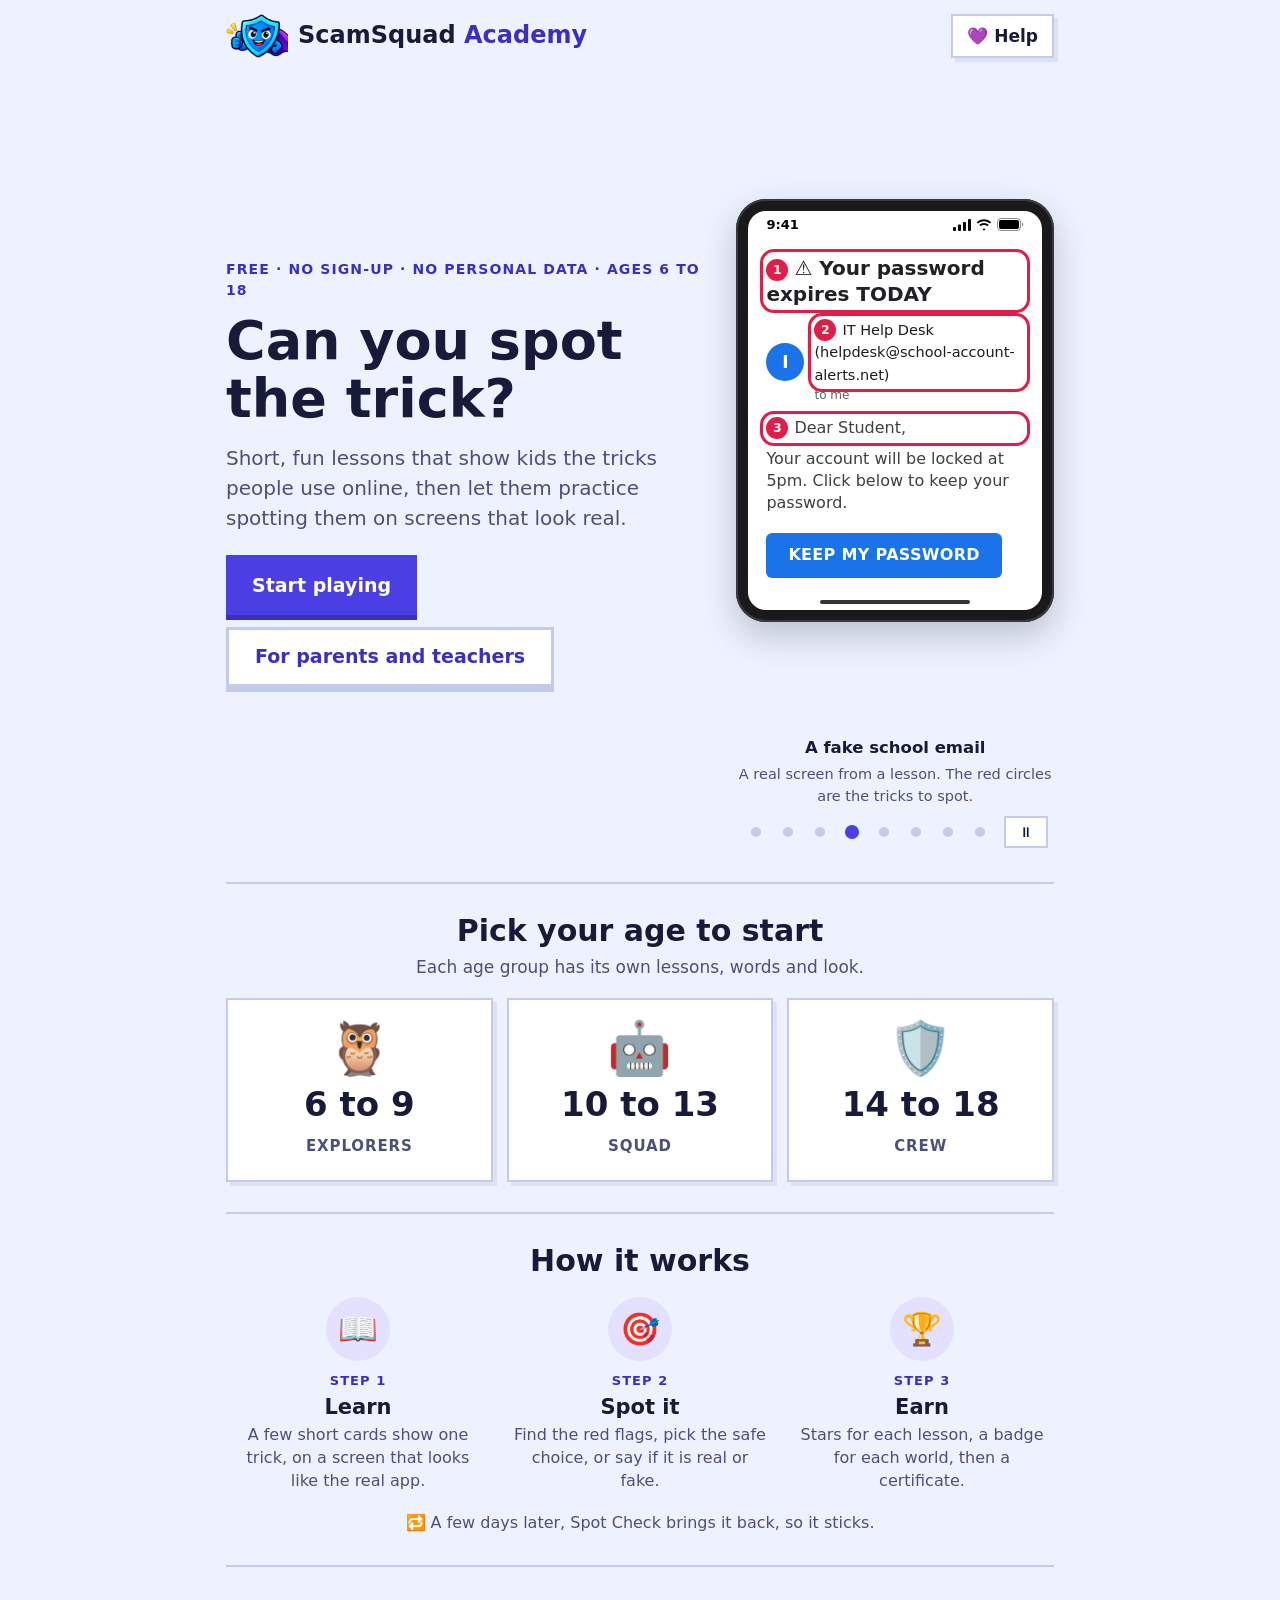
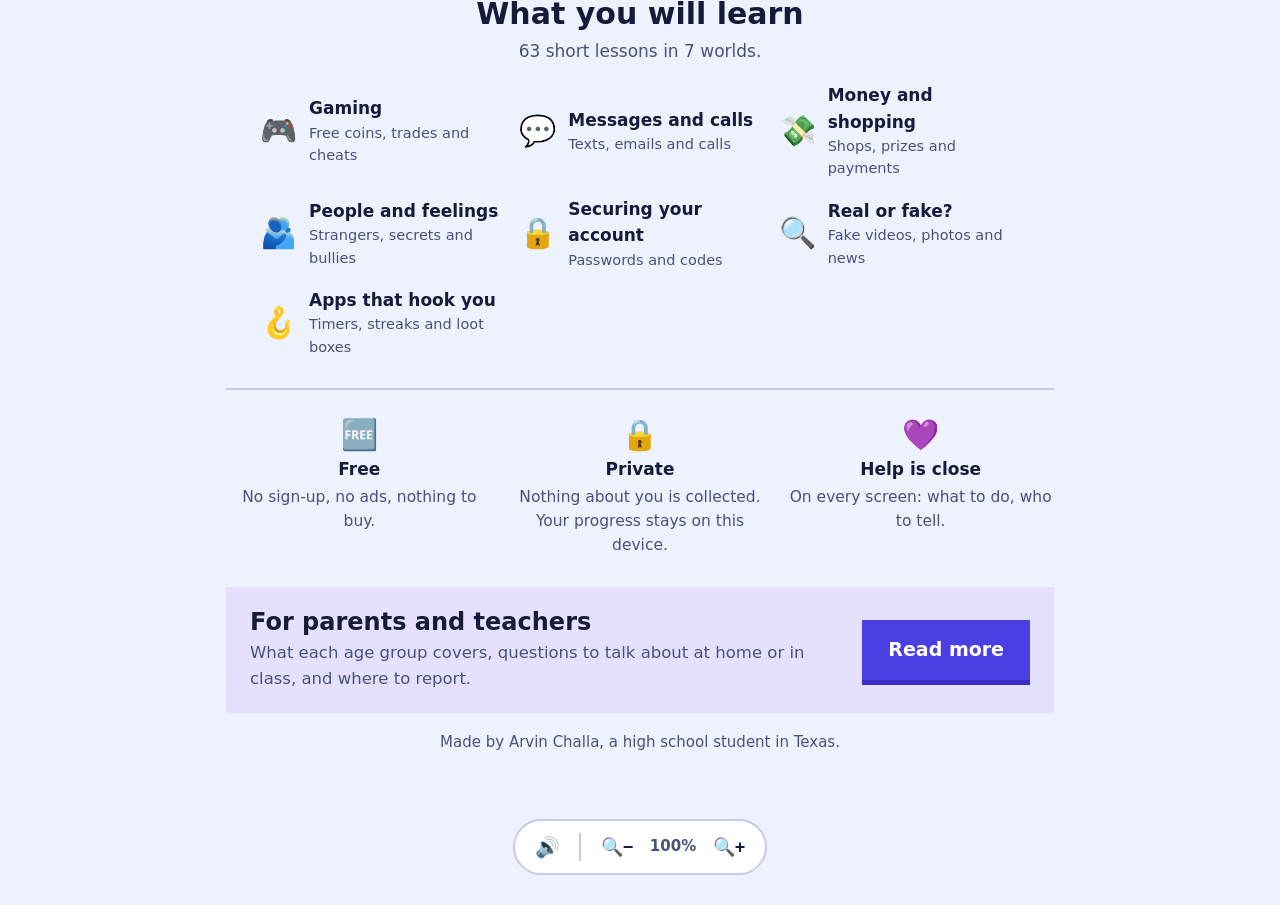
==== commit fe2a4e9a: "v2 changes complete redesign of the app" ====
--- a/index.html
+++ b/index.html
@@ -1,79 +1,95 @@
-<!doctype html>
-<!--
-  ScamSquad Academy
-  A free game that teaches kids aged 6 to 18 to spot online scams.
-
-  Made by Arvin Challa.
-  Version 1 was made in July 2026. This version: October 2026.
-
-  This folder has four files:
-    index.html   the page (this file)
-    styles.css   how everything looks
-    missions.js  the words: every mission, and the notes for grown-ups
-    game.js      the code that runs the game
-
-  Nothing here talks to a server. No accounts, no tracking, no ads.
--->
-<html lang="en">
-<head>
-<meta charset="utf-8">
-<meta name="viewport" content="width=device-width, initial-scale=1">
-<meta name="author" content="Arvin Challa">
-<meta name="description" content="A free game that teaches kids aged 6 to 18 to spot online scams. No sign-up, no tracking.">
-<title>ScamSquad Academy</title>
-<link rel="stylesheet" href="styles.css?v=2026-10-06g">
-</head>
-<body>
-
-<!-- Three soft coloured blobs behind everything -->
-<div class="background-blobs" aria-hidden="true"><i></i><i></i><i></i></div>
-
-<div class="page">
-
-  <!-- Top bar: logo, sound and zoom controls, and the Home button -->
-  <div class="top-bar">
-    <a class="logo" id="logo-link" href="#" title="Go to the home page">
-      <span class="logo-icon" aria-hidden="true">
-        <svg width="21" height="21" viewBox="0 0 24 24" fill="none"><path d="M12 2.6 4.5 5.8v6.1c0 4.6 3.1 8.4 7.5 9.5 4.4-1.1 7.5-4.9 7.5-9.5V5.8L12 2.6Z" fill="#fff"/><path d="m8.6 12.2 2.4 2.4 4.4-4.9" stroke="#4B3FE4" stroke-width="2.1" stroke-linecap="round" stroke-linejoin="round"/></svg>
-      </span>
-      ScamSquad Academy
-    </a>
-    <div class="spacer"></div>
-    <div class="controls" role="group" aria-label="Sound and size">
-      <button class="control" id="sound-button" type="button" aria-pressed="false" title="Sound on or off">&#128266;</button>
-      <button class="control" id="quieter-button" type="button" aria-label="Quieter" title="Quieter">&minus;</button>
-      <span class="volume-bars" id="volume-bars" role="img" aria-label="Volume"><i></i><i></i><i></i><i></i><i></i></span>
-      <button class="control" id="louder-button" type="button" aria-label="Louder" title="Louder">+</button>
-      <span class="divider" aria-hidden="true"></span>
-      <button class="control" id="smaller-button" type="button" aria-label="Zoom out" title="Zoom out">&#128269;&minus;</button>
-      <span class="zoom-level" id="zoom-level" aria-live="polite">100%</span>
-      <button class="control" id="bigger-button" type="button" aria-label="Zoom in" title="Zoom in">&#128269;+</button>
-    </div>
-    <button class="home-button" id="home-button" type="button" aria-label="Home" title="Home" hidden>
-      <svg width="22" height="22" viewBox="0 0 24 24" fill="none" stroke="currentColor" stroke-width="2.2" stroke-linecap="round" stroke-linejoin="round" aria-hidden="true"><path d="M3 10.5 12 3l9 7.5"/><path d="M5.5 9v11h13V9"/><path d="M10 20v-6h4v6"/></svg>
-    </button>
-  </div>
-
-  <!-- The five screens. game.js fills them in and shows one at a time. -->
-  <div id="screen-home"></div>
-  <div id="screen-age-check" hidden></div>
-  <div id="screen-mission" hidden></div>
-  <div id="screen-end" hidden></div>
-  <div id="screen-grown-ups" hidden></div>
-
-  <footer>
-    <button class="footer-link" id="grown-ups-link" type="button">For grown-ups: parents and teachers</button>
-    <button class="footer-link" id="footer-home-link" type="button" hidden>&larr; Back to home</button>
-    <!-- "Played on ... devices": game.js fills this in once the counter is set up -->
-    <span class="device-counter" id="device-counter" hidden></span>
-    <span>No names, no tracking. Your score stays on this device only.</span>
-  </footer>
-</div>
-
-<!-- missions.js has to load first, because game.js uses its words.
-     The ?v= date tells browsers to fetch the new files after an update.
-     Change the date here and on styles.css above every time you upload. -->
-<script src="missions.js?v=2026-10-06g"></script>
-<script src="game.js?v=2026-10-06g"></script>
-</body>
-</html>
+<!doctype html>
+<!--
+  ScamSquad Academy, version 2
+  Made by Arvin Challa, built with AI help.
+
+  This is the only page. Every screen (home, topics, lessons, quizzes)
+  is drawn inside <main id="app"> by the JavaScript in js/main.js.
+  The top bar and the footer belong to this page, not to one screen.
+  Lessons and quizzes hide them (see lessonMode in js/ui.js).
+
+  Files:
+    styles/   how everything looks
+    js/       what everything does
+    data/     all the words: ages, categories, lessons and questions
+-->
+<html lang="en">
+<head>
+  <meta charset="utf-8">
+  <!-- The security policy: which places the page may load things from.
+       It is the same as in _headers, for hosts that ignore _headers. It
+       leaves out frame-ancestors (that only works as a header) and
+       upgrade-insecure-requests (that would break testing on
+       http://localhost). challenges.cloudflare.com is the robot check
+       on the contact form. The workers.dev address is the device counter
+       and the contact form. -->
+  <meta http-equiv="Content-Security-Policy" content="default-src 'self'; img-src 'self' data:; style-src 'self' 'unsafe-inline'; script-src 'self' https://challenges.cloudflare.com; connect-src 'self' https://scamsquad.cdr0314.workers.dev; frame-src https://challenges.cloudflare.com; object-src 'none'; base-uri 'self'; form-action 'self'">
+  <meta name="viewport" content="width=device-width, initial-scale=1">
+  <title>ScamSquad Academy</title>
+  <meta name="description" content="A free game that teaches kids aged 6 to 18 to spot scams, tricks and online dangers. No sign-up. Nothing personal collected.">
+  <!-- The real web address, and what shows when someone shares a link -->
+  <link rel="canonical" href="https://scamsquad.app/">
+  <meta property="og:type" content="website">
+  <meta property="og:url" content="https://scamsquad.app/">
+  <meta property="og:title" content="ScamSquad Academy: can you spot the trick?">
+  <meta property="og:description" content="A free game that teaches kids aged 6 to 18 to spot scams, tricks and online dangers. No sign-up. Nothing personal collected.">
+  <meta property="og:image" content="https://scamsquad.app/images/share.png">
+  <meta property="og:image:width" content="1200">
+  <meta property="og:image:height" content="630">
+  <meta property="og:image:alt" content="ScamSquad Academy: a shield with a cape giving a thumbs up">
+  <meta name="twitter:card" content="summary_large_image">
+  <meta name="theme-color" content="#4B3FE4">
+  <!-- The logo in the browser tab, on a phone home screen, and in link previews -->
+  <link rel="icon" href="favicon.ico" sizes="48x48">
+  <link rel="icon" href="images/favicon-32.png" type="image/png" sizes="32x32">
+  <link rel="apple-touch-icon" href="images/apple-touch-icon.png">
+  <link rel="manifest" href="site.webmanifest">
+  <!-- The order matters: when two rules are the same strength, the
+       later file wins. ages.css is last, so each age group's look goes
+       on top. -->
+  <link rel="stylesheet" href="styles/base.css">
+  <link rel="stylesheet" href="styles/cards.css">
+  <link rel="stylesheet" href="styles/quiz.css">
+  <link rel="stylesheet" href="styles/app.css">
+  <link rel="stylesheet" href="styles/screens.css">
+  <link rel="stylesheet" href="styles/certificate.css">
+  <link rel="stylesheet" href="styles/ages.css">
+  <!-- A module script waits until the page has loaded, then main.js
+       loads every other file it needs. -->
+  <script type="module" src="js/main.js"></script>
+</head>
+<body>
+  <noscript><p class="loading">ScamSquad Academy needs JavaScript to run. Ask a parent, or another adult you trust, to turn it on, or try another browser.</p></noscript>
+  <header class="topbar">
+    <a class="logo" href="#/" aria-label="ScamSquad Academy home">
+      <img class="logo-img" src="images/logo-shield.png" alt="" width="62" height="44">
+      <span class="logo-name">ScamSquad <b>Academy</b></span>
+    </a>
+    <nav class="top-buttons">
+      <!-- Help is always one tap away, but small, so it does not feel like
+           something bad is expected to happen. -->
+      <a class="help-button" href="#/help">💜 Help</a>
+      <a class="home-button" href="#/" aria-label="Home">🏠</a>
+    </nav>
+  </header>
+
+  <main id="app" tabindex="-1">
+    <p class="loading">Loading...</p>
+    <!-- The game replaces everything in <main> as soon as it starts, so this
+         note is only ever seen if the game cannot start. That happens when
+         index.html is opened straight from a folder: browsers will not load
+         the game's code files that way. It appears after a few seconds. -->
+    <p class="loading-help">Still loading? This page was probably opened as a file. The game has to be
+      opened through a small web server: see "How to run it on your computer" in README.md.</p>
+  </main>
+
+  <footer class="footer">
+    <p>No sign-up. Your progress and name stay on this device.</p>
+    <p><a href="#/grown-ups">For parents and teachers</a></p>
+    <!-- Filled in by js/counter.js, only on the real web address. -->
+    <p id="device-counter" hidden></p>
+    <!-- Sound on or off, and the size buttons. Filled in by js/main.js. -->
+    <div id="footer-settings"></div>
+  </footer>
+</body>
+</html>
--- a/styles/base.css
+++ b/styles/base.css
@@ -0,0 +1,195 @@
+/* ========================================================================
+   base.css
+   The basics every screen shares: the colors, the fonts, the page itself,
+   the top bar and footer, and the big buttons.
+
+   Every color has a name here, once. To change a color everywhere, change
+   it here. "ink" means a text color. "soft" means a light version of a
+   color, used for backgrounds.
+
+   1. Colors and fonts
+   2. Dark mode colors
+   3. The page
+   4. Top bar and footer
+   5. Buttons and the Back link
+   6. Calm mode (less movement)
+   ======================================================================== */
+
+/* ---------- 1. Colors and fonts ---------- */
+:root{
+  /* The page background, the cards on it, and their thin border lines */
+  --ground:#EEF2FF;
+  --card:#FFFFFF;
+  --card-2:#F4F6FE;
+  --line:#DCE1F5;
+  --line-2:#C3CAEA;
+
+  /* Text: the main color, and a lighter one for less important words */
+  --ink:#171A38;
+  --ink-2:#4A507A;
+
+  /* The main purple, for buttons and links */
+  --brand:#4B3FE4;
+  --brand-ink:#3A2FBE;
+  --brand-soft:#E4E1FF;
+  /* The text on a purple button */
+  --on-brand:#FFFFFF;
+
+  /* Right (green), wrong (red) and "careful" (amber) */
+  --good:#0B7354;
+  --good-soft:#D7F5EA;
+  --bad:#B3261E;
+  --bad-soft:#FBE3E0;
+  --warn:#8A5106;
+  --warn-soft:#FDEFD4;
+
+  /* One color per category (world). The plain name is for text and
+     borders, "soft" is for the card behind it. */
+  --gaming:#6B3FD4;    --gaming-soft:#ECE4FF;
+  --messages:#1F6FD1;  --messages-soft:#DDEBFC;
+  --money:#0B7A4B;     --money-soft:#D8F3E5;
+  --people:#B4306E;    --people-soft:#FBE1EE;
+  --securing:#0A6577;  --securing-soft:#D6F0F5;
+  --realfake:#B84A0E;  --realfake-soft:#FCE4D3;
+  --hooks:#8A5106;     --hooks-soft:#FDEFD4;
+
+  /* Fonts. Rounded, friendly fonts that are already on most devices,
+     so nothing has to load from another company's server. */
+  --f-display:"Fredoka","Baloo 2","SF Pro Rounded",ui-rounded,"Segoe UI Variable Display","Trebuchet MS",system-ui,sans-serif;
+  --f-body:"Nunito","SF Pro Rounded",ui-rounded,"Segoe UI Variable Text","Segoe UI",system-ui,sans-serif;
+
+  /* Square corners and crisp edges on purpose: no soft blurry shadows.
+     Cards get a thin border and a small flat shadow in a soft color. */
+  --radius:0;
+  --edge:2px solid var(--line-2);
+  --shadow:4px 4px 0 var(--line);
+}
+
+/* ---------- 2. Dark mode colors ----------
+   The same names as above, with darker backgrounds and lighter text,
+   used when the device is set to dark mode. */
+@media (prefers-color-scheme: dark){
+  :root{
+    /* Page, cards and lines */
+    --ground:#0E1024; --card:#181B36; --card-2:#20244A; --line:#2A2F58; --line-2:#3A4070;
+    /* Text */
+    --ink:#EAEDFB; --ink-2:#AEB5DC;
+    /* The main purple */
+    --brand:#8E86FF; --brand-ink:#B0AAFF; --brand-soft:#282465;
+    /* The purple is light in the dark, so the words on it are dark */
+    --on-brand:#0E1024;
+    /* Right, wrong and careful */
+    --good:#4FD3A6; --good-soft:#123A2F; --bad:#FF8A7A; --bad-soft:#3E1C18; --warn:#F0B65C; --warn-soft:#3A2C12;
+    /* One color per category */
+    --gaming:#B9A0FF; --gaming-soft:#2C2160;
+    --messages:#8DBDF5; --messages-soft:#14294A;
+    --money:#6FD9A6; --money-soft:#123A28;
+    --people:#F49AC4; --people-soft:#3E1830;
+    --securing:#4FCBE0; --securing-soft:#0F3540;
+    --realfake:#F7A877; --realfake-soft:#3E2414;
+    --hooks:#F0B65C; --hooks-soft:#3A2C12;
+    /* The flat card shadow is plain black in the dark */
+    --shadow:4px 4px 0 #000;
+  }
+}
+
+/* ---------- 3. The page ---------- */
+*{box-sizing:border-box;}
+html{-webkit-text-size-adjust:100%;}
+body{
+  margin:0;min-height:100vh;background:var(--ground);color:var(--ink);
+  font-family:var(--f-body);font-size:17px;line-height:1.55;-webkit-font-smoothing:antialiased;
+}
+h1,h2,h3{font-family:var(--f-display);line-height:1.15;margin:0 0 10px;}
+h1{font-size:clamp(28px,5.2vw,40px);font-weight:700;}
+h2{font-size:clamp(22px,3.6vw,30px);font-weight:700;}
+h3{font-size:20px;font-weight:700;}
+p{margin:0 0 12px;}
+a{color:var(--brand-ink);}
+:focus-visible{outline:4px solid var(--brand);outline-offset:3px;border-radius:0;}
+/* Headings get focus by script (for screen readers), not by the player, so no outline */
+[tabindex="-1"]:focus{outline:none;}
+[hidden]{display:none !important;}
+
+/* Only for screen readers: words that are read out but not shown */
+.sr-only{position:absolute;width:1px;height:1px;overflow:hidden;clip:rect(0 0 0 0);white-space:nowrap;}
+
+/* The box every screen is drawn into, and the "Loading..." line */
+#app{max-width:860px;margin:0 auto;padding:12px 16px 40px;outline:none;}
+.loading{text-align:center;color:var(--ink-2);padding:60px 0;}
+/* The note under "Loading..." waits 3 seconds before it shows, so a normal
+   start (which replaces it at once) never shows it. See index.html. */
+.loading-help{max-width:34em;margin:0 auto;text-align:center;color:var(--ink-2);animation:showLate 3s step-end both;}
+@keyframes showLate{from{visibility:hidden}to{visibility:visible}}
+
+/* ---------- 4. Top bar and footer ----------
+   The logo, the 🏠 button and Help along the top, and the small print at
+   the bottom. They show on screens without the bottom menu, like the home
+   page (see app.css, section 1). */
+.topbar{
+  max-width:860px;margin:0 auto;padding:14px 16px 4px;
+  display:flex;align-items:center;justify-content:space-between;gap:12px;
+}
+.logo{display:flex;align-items:center;gap:10px;text-decoration:none;color:var(--ink);}
+/* The shield logo (images/logo-shield.png), drawn the same everywhere */
+.logo-img{display:block;flex:none;width:auto;height:44px;}
+.logo-name{font-family:var(--f-display);font-size:24px;font-weight:600;white-space:nowrap;}
+.logo-name b{color:var(--brand-ink);font-weight:700;}
+/* Phones (480px wide or less): a smaller logo and just "ScamSquad", so the
+   name stays on one line next to Help and the home button */
+@media (max-width:480px){
+  .logo{gap:8px;}
+  .logo .logo-img{height:38px;}
+  .logo-name{font-size:22px;}
+  .logo-name b{display:none;}
+}
+.home-button{
+  display:grid;place-items:center;width:48px;height:48px;border:var(--edge);
+  background:var(--card);box-shadow:var(--shadow);text-decoration:none;font-size:24px;
+}
+/* On the home page the 🏠 button would go nowhere, so it is hidden there */
+body.on-home .home-button{display:none;}
+.top-buttons{display:flex;align-items:center;gap:10px;}
+.help-button{
+  display:inline-flex;align-items:center;gap:6px;min-height:44px;padding:6px 14px;border-radius:0;
+  background:var(--card);border:var(--edge);box-shadow:var(--shadow);text-decoration:none;color:var(--ink);font-weight:800;font-size:17px;white-space:nowrap;flex:none;
+}
+.footer{text-align:center;color:var(--ink-2);font-size:15px;padding:10px 16px 30px;}
+/* Footer links are tall enough to tap with a finger */
+.footer a{display:inline-block;padding:12px 4px;}
+
+/* Very small phones (360px wide or less): a smaller logo and buttons */
+@media (max-width:360px){
+  .logo-name{font-size:19px;}
+  .logo .logo-img{height:32px;}
+  .help-button{padding:6px 10px;font-size:16px;}
+  .home-button{width:44px;height:44px;}
+  .topbar{gap:8px;padding-left:12px;padding-right:12px;}
+}
+
+/* ---------- 5. Buttons and the Back link ---------- */
+/* The big purple button. It sinks a little when pressed. */
+.button{
+  display:inline-flex;align-items:center;justify-content:center;gap:10px;
+  min-height:60px;padding:12px 26px;border:0;border-radius:0;cursor:pointer;
+  background:var(--brand);color:var(--on-brand);text-decoration:none;
+  font-family:var(--f-display);font-size:19px;font-weight:700;
+  box-shadow:0 5px 0 var(--brand-ink);transition:transform .1s ease, box-shadow .1s ease;
+}
+.button:active{transform:translateY(3px);box-shadow:0 2px 0 var(--brand-ink);}
+/* A white button with a purple word, for the second choice */
+.button.quiet{background:var(--card);color:var(--brand-ink);box-shadow:0 5px 0 var(--line-2);border:3px solid var(--line-2);}
+/* A button that fills the whole width, like the ones in the bottom bar */
+.button.wide{width:100%;}
+/* A row of buttons side by side */
+.button-row{display:flex;flex-wrap:wrap;gap:12px;margin-top:18px;}
+.button-row.center{justify-content:center;}
+
+/* "Back" link at the top of a screen. 44px tall so it is easy to tap. */
+.back{display:inline-flex;align-items:center;gap:6px;margin:4px 0 12px;font-weight:700;text-decoration:none;font-size:18px;min-height:44px;}
+
+/* ---------- 6. Calm mode ----------
+   When the device asks for less movement, nothing slides, bounces or fades. */
+@media (prefers-reduced-motion: reduce){
+  *{animation:none !important;transition:none !important;}
+}
--- a/styles/cards.css
+++ b/styles/cards.css
@@ -0,0 +1,221 @@
+/* ========================================================================
+   cards.css
+   The cards and boxes that make up the simpler screens: the home page and
+   its age picker, the learn cards inside a lesson (with their steps and
+   checklists), the news page, and the "If it happened to you" help page.
+
+   1. A plain white card
+   2. Home: the age picker, then the home page sections
+   3. Learn cards inside a lesson
+   4. Steps and checklists on learn cards
+   5. News
+   6. Help: "If it happened to you"
+   ======================================================================== */
+
+/* ---------- 1. A plain white card ---------- */
+.panel{background:var(--card);border-radius:0;border:var(--edge);box-shadow:var(--shadow);padding:22px;margin-bottom:18px;}
+
+/* ---------- 2. Home: the age picker, then the home page sections ---------- */
+
+/* One big card per age group. The help page uses the same cards. */
+.age-grid{display:grid;grid-template-columns:repeat(auto-fit,minmax(200px,1fr));gap:14px;}
+.age-card{
+  display:flex;flex-direction:column;align-items:center;gap:4px;padding:22px 14px;
+  border-radius:0;text-decoration:none;color:var(--ink);
+  background:var(--card);border:var(--edge);box-shadow:var(--shadow);
+  transition:transform .12s ease, border-color .12s ease;
+}
+.age-card:hover{transform:translateY(-3px);border-color:var(--brand);}
+.age-card .age-face{font-size:52px;line-height:1;}
+.age-card .age-range{font-family:var(--f-display);font-size:34px;font-weight:700;}
+.age-card .age-name{font-weight:800;color:var(--ink-2);letter-spacing:.06em;text-transform:uppercase;font-size:15px;}
+
+/* The home page, laid out like a regular home page (see screens/home.js).
+   Only things you can tap are cards; everything else is plain. */
+
+/* 1. The hero: words on the left, a real lesson screen on the right */
+.home-hero{display:grid;grid-template-columns:1.2fr .8fr;gap:34px;align-items:center;padding:24px 0 34px;}
+.home-eyebrow{margin:0 0 10px;font-size:14px;font-weight:800;letter-spacing:.08em;text-transform:uppercase;color:var(--brand-ink);}
+/* On phones the top line splits in two at the ages, so no dot is left hanging at a line end */
+@media (max-width:600px){
+  .home-eyebrow span{display:block;}
+  .home-eyebrow .home-eyebrow-dot{display:none;}
+}
+@media (max-width:360px){ .home-eyebrow{font-size:12.5px;letter-spacing:.04em;} }
+.home-hero h1{font-size:clamp(34px,5.4vw,54px);line-height:1.08;margin:0 0 14px;}
+.home-lead{font-size:20px;line-height:1.5;color:var(--ink-2);margin:0 0 22px;max-width:30em;}
+.home-actions{display:flex;flex-wrap:wrap;gap:12px;}
+.home-hero-picture{margin:0;}
+.home-hero-picture .screen,.home-hero-picture .device{margin-top:0;}
+.home-hero-picture .flag-reasons{display:none;}
+.home-hero-picture figcaption{margin-top:12px;font-size:14.5px;color:var(--ink-2);text-align:center;}
+
+/* Every section after the hero: a heading, a line under it, then its content */
+.home-section{padding:30px 0;border-top:2px solid var(--line-2);text-align:center;}
+.home-section h2{margin:0 0 6px;}
+.home-sub{margin:0 0 18px;font-size:17px;color:var(--ink-2);}
+.home-section .age-grid{text-align:left;}
+
+/* How it works: three numbered steps in a row */
+.home-steps{list-style:none;margin:18px 0 0;padding:0;display:grid;grid-template-columns:repeat(3,1fr);gap:18px;}
+.home-step{display:flex;flex-direction:column;align-items:center;gap:4px;padding:0 6px;}
+.home-step-icon{display:grid;place-items:center;width:64px;height:64px;border-radius:50%;background:var(--brand-soft);font-size:32px;line-height:1;}
+.home-step-number{margin-top:6px;font-size:13px;font-weight:800;letter-spacing:.08em;text-transform:uppercase;color:var(--brand-ink);}
+.home-step h3{margin:0;font-size:21px;}
+.home-step p{margin:0;font-size:16px;line-height:1.45;color:var(--ink-2);max-width:18em;}
+.home-note{margin:18px 0 0;font-size:16px;color:var(--ink-2);}
+
+/* The worlds: icon, name and a few words, in columns, no boxes */
+.home-worlds{list-style:none;margin:0 auto;padding:0;max-width:760px;display:grid;grid-template-columns:repeat(auto-fill,minmax(220px,1fr));gap:16px 18px;text-align:left;}
+.home-worlds li{display:flex;align-items:center;gap:12px;}
+.home-world-icon{flex:none;font-size:30px;line-height:1;}
+.home-worlds b{display:block;font-size:17px;}
+.home-worlds small{display:block;font-size:14.5px;color:var(--ink-2);}
+
+/* Three promises in one row */
+.home-promises{list-style:none;margin:0;padding:0;display:grid;grid-template-columns:repeat(3,1fr);gap:14px;}
+.home-promises li{display:flex;flex-direction:column;align-items:center;gap:2px;font-size:15.5px;color:var(--ink-2);}
+.home-promises span{font-size:30px;line-height:1;margin-bottom:4px;}
+.home-promises b{color:var(--ink);font-size:17px;}
+
+/* The band for parents and teachers */
+.home-grownups{display:flex;align-items:center;justify-content:space-between;gap:18px;padding:22px 24px;background:var(--brand-soft);}
+.home-grownups h2{margin:0 0 4px;font-size:24px;}
+.home-grownups p{margin:0;font-size:16.5px;color:var(--ink-2);}
+.home-grownups .button{flex:none;}
+.home-made{margin:18px 0 0;text-align:center;color:var(--ink-2);font-size:15px;}
+
+/* Tablets (900px wide or less): the hero picture goes under the words */
+@media (max-width:900px){
+  .home-hero{grid-template-columns:minmax(0,1fr);gap:22px;text-align:center;}
+  .home-lead{margin-left:auto;margin-right:auto;}
+  .home-actions{justify-content:center;}
+  .home-hero-picture{max-width:420px;margin:0 auto;}
+}
+/* Phones (600px wide or less): steps and promises one under the other */
+@media (max-width:600px){
+  .home-steps,.home-promises{grid-template-columns:1fr;gap:22px;}
+  .home-worlds{grid-template-columns:1fr 1fr;gap:14px 12px;}
+  .home-world-icon{font-size:26px;}
+  .home-worlds b{font-size:15.5px;}
+  .home-worlds small{font-size:13px;}
+  .home-actions .button{width:100%;}
+  .home-grownups{flex-direction:column;align-items:stretch;text-align:center;}
+}
+
+/* On the home page the footer's own "No sign-up" and parents link would
+   repeat what the page just said, so only the play counter stays. */
+body.on-home .footer p:not(#device-counter){display:none;}
+
+/* ---------- 3. Learn cards inside a lesson ----------
+   A learn card sits right on the page, like the question screen: a big
+   icon in a soft tile, the title, a few words, the picture, then the one
+   line to keep in a green note. No heavy box around it. */
+.learn-card{max-width:620px;margin:0 auto;padding:6px 0 0;animation:slideIn .3s ease both;}
+.learn-top{display:flex;align-items:center;justify-content:space-between;gap:10px;margin-bottom:14px;}
+.learn-icon{display:grid;place-items:center;width:84px;height:84px;background:var(--soft);font-size:50px;line-height:1;}
+.learn-card .learn-title{color:var(--ink);font-size:clamp(25px,4.2vw,32px);line-height:1.2;margin:0 0 10px;}
+.learn-card .learn-text{font-size:19px;line-height:1.55;margin:0;color:var(--ink);}
+.learn-card .learn-text b{color:var(--strong);}
+@keyframes slideIn{from{opacity:0;transform:translateY(16px)}to{opacity:1;transform:none}}
+
+/* The green "Keep this" note. The results screen uses it too. */
+.keep-box{
+  display:flex;gap:12px;align-items:flex-start;margin-top:22px;padding:14px 16px;border-radius:0;
+  background:var(--good-soft);border-left:6px solid var(--good);
+}
+.keep-box .keep-icon{font-size:28px;line-height:1.1;}
+.keep-box .keep-label{font-size:13.5px;font-weight:800;letter-spacing:.06em;text-transform:uppercase;color:var(--good);}
+.keep-box .keep-text{font-family:var(--f-display);font-size:19px;font-weight:600;line-height:1.35;}
+
+/* Phones (560px wide or less): a smaller icon tile and words */
+@media (max-width:560px){
+  .learn-icon{width:72px;height:72px;font-size:42px;}
+  .learn-card .learn-text{font-size:18px;}
+}
+
+/* ---------- 4. Steps and checklists on learn cards ----------
+   The picture on a learn card (see js/pictures.js). Fake screens (a web
+   page, a chat, an email and so on) are in screens.css. */
+.picture{margin-top:16px;}
+.picture.steps,.picture.checklist{list-style:none;padding:0;margin:16px 0 0;}
+
+/* Steps: what happens if you fall for it, each with a red number */
+.steps{display:grid;gap:10px;counter-reset:step;}
+.step{display:flex;gap:14px;align-items:center;padding:14px 16px;border-radius:0;background:var(--card-2);}
+.step .step-num{flex:none;display:grid;place-items:center;width:42px;height:42px;border-radius:50%;background:var(--bad);color:var(--card);font-family:var(--f-display);font-weight:700;font-size:22px;}
+.step .step-icon{font-size:34px;line-height:1;flex:none;}
+.step .step-text{font-size:17px;font-weight:700;line-height:1.35;}
+
+/* A checklist: red for warning signs, green for "do this" */
+.checklist{display:grid;gap:10px;}
+.check{display:flex;gap:12px;align-items:center;padding:11px 15px;border-radius:0;font-size:17px;font-weight:700;}
+.check.red{background:var(--bad-soft);}
+.check.green{background:var(--good-soft);}
+.check .check-icon{font-size:28px;line-height:1;flex:none;}
+
+/* ---------- 5. News ----------
+   One card per story, with a colored edge for its category. */
+.sample-note{padding:12px 16px;border-radius:0;background:var(--warn-soft);color:var(--ink);font-weight:700;font-size:17px;margin-bottom:14px;}
+.news-list{display:grid;gap:14px;}
+.news-card{background:var(--card);border-radius:0;border:var(--edge);box-shadow:var(--shadow);padding:20px;border-left:10px solid var(--strong);}
+.news-top{display:flex;align-items:center;gap:10px;flex-wrap:wrap;margin-bottom:8px;}
+.news-icon{font-size:34px;line-height:1;}
+.news-tag{background:var(--soft);color:var(--ink);border:1px solid var(--strong);border-radius:0;padding:3px 12px;font-weight:800;font-size:15px;}
+.news-date{margin-left:auto;color:var(--ink-2);font-size:15px;font-weight:700;}
+.news-card p{font-size:19px;}
+.news-do{padding:10px 14px;border-radius:0;background:var(--good-soft);font-size:19px;}
+.news-source{margin:10px 0 0;font-size:15px;color:var(--ink-2);}
+
+/* ---------- 6. Help: "If it happened to you" ---------- */
+/* Help opened from the home page: what it is for, then the age cards */
+.help-examples{list-style:none;margin:14px auto 0;padding:0;max-width:30em;display:grid;gap:8px;text-align:left;}
+.help-examples li{display:flex;align-items:center;gap:10px;padding:8px 12px;background:var(--card);font-weight:700;font-size:17px;}
+.help-examples span{font-size:22px;line-height:1;flex:none;}
+.help-pick{text-align:center;margin:22px 0 12px;}
+.help-danger{margin:18px 0 0;text-align:center;font-size:18px;}
+/* A Back button that looks like the Back link */
+button.back{background:none;border:0;cursor:pointer;color:var(--brand-ink);font-family:inherit;padding:0;}
+
+/* The pink box at the top, with the heart in the middle like the words under it */
+.help-first{background:var(--people-soft);text-align:center;}
+.help-first .learn-icon{margin:0 auto 8px;}
+
+/* "What happened?" Each one opens to show the steps. */
+.help-list{display:grid;gap:10px;}
+.help-what{background:var(--card);border-radius:0;border:var(--edge);box-shadow:var(--shadow);padding:6px 18px;}
+.help-what summary{display:flex;align-items:center;gap:12px;min-height:64px;cursor:pointer;font-family:var(--f-display);font-size:21px;font-weight:700;list-style:none;}
+.help-what summary::-webkit-details-marker{display:none;}
+.help-what summary::after{content:"▾";margin-left:auto;color:var(--ink-2);}
+.help-what[open] summary::after{content:"▴";}
+.help-what-icon{font-size:34px;line-height:1;}
+.help-steps{margin:0 0 14px;padding-left:28px;font-size:20px;font-weight:700;line-height:1.6;}
+
+/* Hotlines to call, text or chat */
+.hotlines{display:grid;grid-template-columns:repeat(auto-fit,minmax(240px,1fr));gap:10px;}
+.hotline{display:flex;gap:12px;align-items:center;padding:14px 16px;border-radius:0;background:var(--card);border:var(--edge);box-shadow:var(--shadow);text-decoration:none;color:var(--ink);font-size:18px;line-height:1.3;}
+.hotline small{color:var(--ink-2);font-size:15px;}
+.hotline-icon{font-size:30px;line-height:1;flex:none;}
+/* Hotlines with more than one way in (call, text, chat): each one is a big tap target */
+.hotline-links{display:flex;flex-wrap:wrap;gap:4px 14px;}
+.hotline-links a{display:inline-block;min-height:44px;padding:10px 14px 10px 0;font-weight:800;color:var(--ink);}
+
+/* The hero picture takes turns showing real lesson screens (see home.js).
+   The box keeps one height, so the page does not jump as pictures change. */
+.hero-slide{min-height:625px;display:flex;align-items:center;justify-content:center;}
+.hero-slide .picture{width:100%;}
+.hero-slide.fade-in{animation:heroFade .45s ease both;}
+@keyframes heroFade{from{opacity:0;transform:translateY(6px)}to{opacity:1;transform:none}}
+.home-hero-picture figcaption b{display:block;font-size:16.5px;color:var(--ink);margin-bottom:2px;}
+/* The dots pick a picture; the last button pauses or plays */
+.hero-controls{display:flex;justify-content:center;align-items:center;gap:4px;margin-top:8px;}
+.hero-dot{width:28px;height:28px;padding:0;border:0;background:none;cursor:pointer;position:relative;}
+.hero-dot::before{content:"";position:absolute;inset:9px;border-radius:50%;background:var(--line-2);}
+.hero-dot.on::before{background:var(--brand);inset:7px;}
+.hero-pause{min-width:44px;min-height:32px;margin-left:6px;border:var(--edge);background:var(--card);color:var(--ink);font-size:14px;cursor:pointer;}
+/* Small phones (360px wide or less): the dots sit closer so the row fits */
+@media (max-width:360px){
+  .hero-controls{gap:0;}
+  .hero-dot{width:26px;}
+}
+@media (max-width:900px){ .hero-slide{min-height:625px;} }
--- a/styles/quiz.css
+++ b/styles/quiz.css
@@ -0,0 +1,127 @@
+/* ========================================================================
+   quiz.css
+   The question screen at the end of a lesson, and the results screen
+   that comes after it. The green or red sheet that slides up after an
+   answer is in app.css, with the rest of the bottom bar.
+
+   1. The question screen
+   2. The answer buttons
+   3. Real or fake questions
+   4. Put in order questions
+   5. Spot the red flags questions
+   6. The hint
+   7. Results
+   ======================================================================== */
+
+/* ---------- 1. The question screen ----------
+   No box around it: the question sits big on the page and the answers
+   are tiles that look like they can be pressed. */
+.quiz-card{background:none;border-radius:0;border:0;box-shadow:none;padding:4px 0 0;animation:slideIn .25s ease both;}
+/* The row with "Question 2 of 4" */
+.quiz-top{display:flex;align-items:center;justify-content:space-between;gap:10px;min-height:44px;}
+.quiz-count{font-size:16px;font-weight:800;letter-spacing:.06em;text-transform:uppercase;color:var(--strong);margin-bottom:6px;}
+.quiz-question{font-family:var(--f-display);font-size:clamp(21px,3.6vw,27px);font-weight:700;line-height:1.25;margin:6px 0 4px;}
+
+/* ---------- 2. The answer buttons ----------
+   Big tiles, one per row. Each has a letter (A, B, C) in a small square.
+   They sink a little when pressed, like the big buttons. */
+.answers{display:grid;grid-template-columns:1fr;gap:12px;margin-top:18px;}
+.answer{
+  display:flex;align-items:center;gap:14px;width:100%;min-width:0;min-height:72px;padding:14px 18px;text-align:left;cursor:pointer;
+  background:var(--card);border:2px solid var(--line-2);border-radius:0;box-shadow:0 5px 0 var(--line-2);color:var(--ink);
+  font-family:var(--f-display);font-size:18.5px;font-weight:600;line-height:1.3;
+  transition:transform .1s ease, box-shadow .1s ease, border-color .1s ease;
+}
+.answer:hover:not(:disabled){border-color:var(--strong, var(--brand));box-shadow:0 5px 0 var(--strong, var(--brand));transform:none;}
+.answer:active:not(:disabled){transform:translateY(4px);box-shadow:0 1px 0 var(--line-2);}
+.answer:disabled{cursor:default;}
+.answer .letter{flex:none;display:grid;place-items:center;width:40px;height:40px;border-radius:0;background:var(--soft, var(--brand-soft));border:2px solid var(--strong, var(--brand));color:var(--ink);font-weight:700;}
+/* The ✅ or ❌ at the end of a button after answering */
+.answer .mark{margin-left:auto;font-size:28px;line-height:1;}
+/* After answering: the right one turns green, a wrong pick turns red,
+   and the others fade */
+.answer.is-right{border-width:3px;border-color:var(--good);background:var(--good-soft);box-shadow:0 5px 0 var(--good);}
+.answer.is-wrong{border-width:3px;border-color:var(--bad);background:var(--bad-soft);box-shadow:0 5px 0 var(--bad);}
+.answer.faded{opacity:.5;box-shadow:none;}
+/* A hint took this answer away */
+.answer.removed{opacity:.25;text-decoration:line-through;}
+
+/* Phones (560px wide or less): slightly smaller answer tiles */
+@media (max-width:560px){
+  .answer{font-size:17.5px;min-height:62px;}
+}
+/* Tablets and computers (768px wide or more): slightly taller answer tiles */
+@media (min-width:768px){
+  .answers .answer{min-height:76px;}
+}
+
+/* ---------- 3. Real or fake questions ----------
+   Two big buttons side by side, icon and word on one line, no extra marks. */
+.answers.two{grid-template-columns:1fr 1fr;}
+.answers.two .answer{justify-content:center;text-align:center;font-size:22px;}
+.answers.two .answer-text{white-space:nowrap;overflow-wrap:normal;}
+/* Very small phones (360px wide or less): a little smaller so both fit */
+@media (max-width:360px){ .answers.two .answer{font-size:19px;padding:12px 8px;} }
+/* What the two words mean, under the buttons */
+.realfake-key{margin:12px 0 0;font-size:16px;color:var(--ink-2);text-align:center;}
+
+/* ---------- 4. Put in order questions ----------
+   The steps are answer buttons. The letter square shows "?" until the
+   step is placed, then its number. */
+.order-step{flex-wrap:wrap;}
+.order-step .letter:empty::before{content:"?";color:var(--ink-2);}
+.order-step .answer-text{flex:1;}
+
+/* ---------- 5. Spot the red flags questions ----------
+   "2 of 3 found", and a line that says what the last tap was. */
+.spot-count{margin:12px 0 0;font-weight:800;color:var(--strong, var(--brand));}
+.spot-note{min-height:1.5em;margin:12px 0 0;font-size:18px;}
+
+/* ---------- 6. The hint ----------
+   One row under the answers: "💡 Hint" and its price in coins. */
+.hint-row{display:flex;justify-content:flex-start;margin-top:16px;}
+.hint-chip{display:inline-flex;flex-direction:row;align-items:center;justify-content:center;gap:8px;min-height:44px;padding:4px 12px;
+  background:var(--warn-soft);border:2px solid var(--warn);color:var(--ink);font:inherit;font-weight:800;font-size:16px;line-height:1.15;cursor:pointer;}
+.hint-chip small{font-weight:700;font-size:14px;color:var(--ink-2);}
+.hint-chip:disabled{opacity:.55;cursor:default;}
+/* "Look here": a yellow ring on a part of a fake screen or a step, which
+   stays until it is tapped. ".screen" makes the label win over the quote
+   marks that call lines and payment notes put in the same spot. */
+.part.hinted,.order-step.hinted{box-shadow:0 0 0 4px #F7C948 !important;position:relative;}
+.screen .part.hinted::after,.order-step.hinted::after{content:"Look here";position:absolute;top:-14px;right:6px;padding:1px 8px;
+  background:#F7C948;color:#3D2E00;font-family:"Segoe UI",system-ui,sans-serif;font-size:12px;font-weight:800;line-height:1.4;border-radius:999px;}
+
+/* ---------- 7. Results ----------
+   Stars, "3 of 4 right", the coins earned, any badge news, the rule to
+   keep, and the questions that were missed. */
+.results{text-align:center;padding-top:10px;}
+.results h1{font-size:34px;margin-bottom:4px;}
+/* The stars pop in one after another */
+.result-stars{font-size:72px;line-height:1;letter-spacing:8px;margin-bottom:12px;}
+.result-stars .star-on{display:inline-block;animation:starPop .45s ease both;}
+.result-stars .star-on:nth-child(2){animation-delay:.15s;}
+.result-stars .star-on:nth-child(3){animation-delay:.3s;}
+.result-stars .star-off{opacity:.18;filter:grayscale(1);}
+@keyframes starPop{0%{transform:scale(0)}70%{transform:scale(1.25)}100%{transform:scale(1)}}
+.cheer{font-size:20px;color:var(--ink-2);}
+/* A short note about what this round changed */
+.result-note{font-size:18px;font-weight:700;margin:0 0 10px;}
+/* "+30 coins" */
+.earned{display:inline-block;font-weight:800;font-size:20px;background:var(--card);border:var(--edge);padding:6px 14px;margin-bottom:6px;}
+/* The badge moment: green when a badge was just won, plain when it is still to come */
+.badge-news{margin:10px 0 0;padding:12px 14px;background:var(--good-soft);border:2px solid var(--good);font-weight:800;font-size:19px;}
+.badge-news.soft{background:var(--card);border-color:var(--line-2);font-weight:700;font-size:17px;}
+/* "Your certificate is ready" */
+.certificate-news{margin:16px 0 0;padding:12px 14px;background:var(--warn-soft);border:2px solid var(--warn);font-weight:800;font-size:18px;}
+.results .keep-box{text-align:left;}
+
+/* "See what I missed": a box that opens. Its ▾ turns over when it is open. */
+.missed{margin-top:14px;padding:6px 16px;border-radius:0;background:var(--card);border:var(--edge);text-align:left;font-size:18px;}
+.missed summary{cursor:pointer;min-height:48px;display:flex;align-items:center;justify-content:space-between;gap:10px;list-style:none;font-weight:800;font-size:18px;}
+.missed summary::-webkit-details-marker{display:none;}
+.missed summary::after{content:"▾";font-size:22px;transition:transform .15s ease;}
+.missed[open] summary::after{transform:rotate(180deg);}
+.missed ul{list-style:none;margin:0 0 10px;padding:0;display:grid;gap:8px;}
+.missed li{background:var(--bad-soft);padding:10px 12px;font-size:17px;}
+.missed b{display:block;font-family:var(--f-display);font-size:19px;}
+
--- a/styles/app.css
+++ b/styles/app.css
@@ -0,0 +1,291 @@
+/* ========================================================================
+   app.css
+   The parts that make the game feel like a phone app: lesson mode, the
+   bars at the top and bottom of a lesson, the buddy's hello, the worlds
+   and the winding road, the bottom menu, and the small boxes that pop up
+   over a screen (help, toasts, "Leave the quiz?", confetti).
+
+   1. Lesson mode and app screens
+   2. The bar at the top of a lesson
+   3. The bar at the bottom of a lesson
+   4. The buddy's hello
+   5. The header on the worlds screens
+   6. Screen 1: the seven worlds
+   7. Screen 2: one world's winding road
+   8. The bottom menu
+   9. Over the screen: help sheet, toast, "Leave the quiz?", confetti
+   ======================================================================== */
+
+/* ---------- 1. Lesson mode and app screens ----------
+   In a lesson, and on screens with the bottom menu, the site's own top bar
+   and footer step aside, so there is only one set of buttons to tap. */
+body.in-lesson .topbar, body.in-lesson .footer,
+body:has(.bottom-nav) .topbar, body:has(.bottom-nav) .footer{display:none;}
+/* Room at the bottom so the menu never covers the last thing on the page */
+body:has(.bottom-nav) #app{padding-bottom:110px;}
+/* App screens stay phone-width even on a big screen, like an app,
+   a little wider on a tablet (768px or more) and a computer (1100px or more) */
+body:has(.bottom-nav) #app, body.in-lesson #app{max-width:620px;}
+@media (min-width:768px){
+  body:has(.bottom-nav) #app, body.in-lesson #app{max-width:720px;}
+}
+@media (min-width:1100px){
+  body:has(.bottom-nav) #app, body.in-lesson #app{max-width:760px;}
+}
+/* Lesson screens fill the whole height, so Continue always sits at the
+   very bottom, in the same place on every card. (100dvh is the height
+   that is really visible on a phone; older browsers use 100vh.) */
+body.in-lesson #app{display:flex;flex-direction:column;min-height:100vh;min-height:100dvh;}
+body.in-lesson #app > .bottom-bar{margin-top:auto;}
+body.in-lesson #app > .learn-card, body.in-lesson #app > .quiz-card, body.in-lesson #app > .results{margin-bottom:18px;}
+/* Tablets and computers (768px wide or more): a big window would push the
+   button far below the words, so the screen stops growing at 860px tall.
+   The button then sits close under the content, and still in the same
+   place from card to card. */
+@media (min-width:768px){
+  body.in-lesson #app{min-height:min(100dvh, 860px);}
+}
+
+/* ---------- 2. The bar at the top of a lesson ----------
+   The shield, an ✕ to leave, the progress bar, the coins and Help.
+   It stays at the top while the page scrolls. */
+.lesson-bar{
+  position:sticky;top:0;z-index:20;display:flex;align-items:center;gap:14px;
+  margin:0 -16px 16px;padding:10px 16px;background:var(--ground);border-bottom:2px solid var(--line-2);
+}
+.lesson-logo{display:block;flex:none;width:auto;height:34px;}
+.quit{display:grid;place-items:center;width:44px;height:44px;flex:none;text-decoration:none;color:var(--ink-2);font-size:26px;font-weight:700;}
+/* The progress bar fills in the world's own color */
+.meter{flex:1;height:16px;background:var(--line);border:2px solid var(--line-2);}
+.meter i{display:block;height:100%;background:var(--strong, var(--brand));transition:width .3s ease;}
+.coin-count{flex:none;font-weight:800;font-size:18px;background:var(--card);border:var(--edge);padding:4px 10px;}
+.lesson-help{flex:none;display:inline-flex;align-items:center;gap:4px;min-height:44px;padding:0 10px;
+  text-decoration:none;color:var(--ink);font-weight:800;font-size:16px;background:var(--card);border:var(--edge);}
+/* Small phones (420px wide or less): a little tighter so everything fits */
+@media (max-width:420px){ .lesson-bar{gap:8px;} .lesson-help{padding:0 8px;font-size:15px;} .lesson-bar .sound-button{width:40px;} }
+/* Phones: the coin count steps out of the lesson bar so the
+   progress bar keeps its room. The coins earned still show after each
+   right answer and on the results screen. */
+@media (max-width:480px){ .lesson-bar .coin-count{display:none;} }
+
+/* Sound on or off, and the size buttons (see js/settings.js).
+   The size buttons draw the whole page bigger or smaller. */
+body{zoom:var(--ui-zoom,1);}
+.sound-button{flex:none;display:grid;place-items:center;width:44px;height:44px;padding:0;border:var(--edge);background:var(--card);font-size:20px;cursor:pointer;}
+.settings{display:inline-flex;align-items:center;gap:4px;padding:4px 10px;background:var(--card);border:var(--edge);border-radius:999px;}
+.settings .sound-button{border:0;background:none;}
+.settings-line{width:2px;height:28px;margin:0 6px;background:var(--line-2);}
+.size-button{min-width:52px;height:44px;padding:0 6px;border:0;background:none;color:var(--ink);font-size:18px;font-weight:800;cursor:pointer;}
+.size-button:disabled{opacity:.35;cursor:default;}
+.size-now{min-width:52px;text-align:center;font-weight:800;color:var(--ink-2);}
+#footer-settings{margin-top:14px;}
+
+/* ---------- 3. The bar at the bottom of a lesson ----------
+   It holds the Continue button and stays at the bottom of the screen. */
+.bottom-bar{
+  position:sticky;bottom:0;z-index:5;display:grid;gap:10px;
+  margin:18px -16px -40px;padding:14px 16px calc(16px + env(safe-area-inset-bottom));
+  background:var(--ground);border-top:2px solid var(--line-2);
+}
+/* Short screens (a phone turned sideways, 560px tall or less): the bar
+   scrolls with the page instead of covering the picture */
+@media (max-height:560px){
+  .bottom-bar{position:static;}
+}
+/* On a question, the bar is empty until the player answers */
+#bottom:empty{display:none;}
+/* After answering, the bar turns into a green or red sheet with the reason */
+.bottom-bar.sheet{animation:sheetUp .22s ease both;}
+.bottom-bar.sheet.right{background:var(--good-soft);border-top-color:var(--good);}
+.bottom-bar.sheet.wrong{background:var(--bad-soft);border-top-color:var(--bad);}
+.sheet-title{font-family:var(--f-display);font-size:21px;font-weight:700;}
+.sheet.right .sheet-title{color:var(--good);}
+.sheet.wrong .sheet-title{color:var(--bad);}
+.sheet-why{font-size:17px;line-height:1.45;}
+/* The right-answer sheet shows the coins just earned */
+.sheet-coins{display:inline-block;margin-left:8px;padding:1px 10px;background:var(--card);border:2px solid var(--good);font-size:16px;color:var(--ink);vertical-align:2px;}
+@keyframes sheetUp{from{transform:translateY(40px);opacity:0}to{transform:none;opacity:1}}
+
+/* ---------- 4. The buddy's hello ----------
+   The first screen of an age group: the buddy bobs up and down, with a
+   speech bubble and three short lines about coins, badges and the certificate. */
+.hello-logo{justify-content:center;margin:10px 0 0;}
+.hello{display:flex;flex-direction:column;align-items:center;text-align:center;gap:18px;padding:40px 8px 10px;min-height:60vh;justify-content:center;}
+/* Tablets and computers: no extra height, so the button follows the words */
+@media (min-width:768px){
+  .hello{min-height:0;padding-top:24px;}
+  body.in-lesson #app > .hello + .bottom-bar{margin-top:24px;}
+}
+.hello-face{font-size:120px;line-height:1;animation:bob 2.4s ease-in-out infinite;}
+@keyframes bob{50%{transform:translateY(-8px)}}
+/* The speech bubble, with a small point at the top toward the buddy */
+.speech{position:relative;background:var(--card);border:var(--edge);box-shadow:var(--shadow);padding:20px 22px;max-width:26em;}
+.speech::before{content:"";position:absolute;top:-12px;left:50%;width:20px;height:20px;background:var(--card);
+  border-left:2px solid var(--line-2);border-top:2px solid var(--line-2);transform:translateX(-50%) rotate(45deg);}
+.speech h1{font-size:30px;}
+.speech p{font-size:21px;margin:0;}
+.hello-facts{list-style:none;margin:0;padding:0;display:grid;gap:8px;max-width:26em;text-align:left;}
+.hello-facts li{display:flex;gap:10px;align-items:center;padding:10px 14px;background:var(--card);border:var(--edge);font-size:18px;font-weight:700;}
+.hello-facts span{font-size:26px;line-height:1;flex:none;}
+
+/* ---------- 5. The header on the worlds screens ----------
+   One row: Back, the small logo, the age group, then the coins and stars.
+   It stays at the top while the page scrolls. */
+.path-top{
+  position:sticky;top:0;z-index:20;display:flex;align-items:center;justify-content:space-between;gap:10px;flex-wrap:nowrap;
+  margin:0 -16px 12px;padding:12px 16px;background:var(--ground);border-bottom:2px solid var(--line-2);
+}
+.path-left{display:flex;align-items:center;gap:10px;flex-wrap:nowrap;min-width:0;}
+.path-back{display:grid;place-items:center;width:44px;height:44px;flex:none;text-decoration:none;color:var(--ink);font-size:26px;font-weight:700;border:var(--edge);background:var(--card);}
+.mini-logo{display:flex;align-items:center;gap:6px;min-height:44px;flex:none;text-decoration:none;color:var(--ink);font-family:var(--f-display);font-size:21px;font-weight:700;}
+.mini-logo .logo-img{height:38px;}
+/* Phones (480px wide or less): the word "ScamSquad" steps aside */
+@media (max-width:480px){ .mini-logo-name{display:none;} }
+.age-chip{background:var(--card);border:var(--edge);padding:3px 10px;font-weight:800;font-size:16px;white-space:nowrap;overflow:hidden;text-overflow:ellipsis;}
+.stats{display:flex;gap:8px;}
+.stat{background:var(--card);border:var(--edge);padding:4px 10px;font-weight:800;font-size:17px;white-space:nowrap;}
+
+/* ---------- 6. Screen 1: the seven worlds ---------- */
+.worlds-title{font-size:26px;margin:6px 0 12px;}
+/* What to do next, at the top of the worlds screen */
+.next-step{display:flex;align-items:center;gap:12px;margin:0 0 16px;padding:14px 16px;background:var(--brand-soft);border:2px solid var(--brand);
+  text-decoration:none;color:var(--ink);font-weight:800;font-size:18px;}
+.next-step span:first-child{font-size:26px;line-height:1;}
+/* Under a finished world's road: what to do next */
+.world-next{margin:6px auto 28px;max-width:520px;}
+.world-next::after{content:"\2192";margin-left:auto;font-size:22px;}
+.next-note{margin:-4px 0 16px;color:var(--ink-2);font-size:17px;}
+
+/* The worlds as big square cards: two across on phones, three on wider
+   screens (560px or more). minmax(0,1fr) keeps a column from growing wider
+   than the screen when a world's name is long. */
+.world-grid{display:grid;grid-template-columns:repeat(2,minmax(0,1fr));gap:34px 24px;padding-top:12px;}
+@media (min-width:560px){ .world-grid{grid-template-columns:repeat(3,minmax(0,1fr));} }
+.world-card{
+  position:relative;aspect-ratio:1;display:flex;flex-direction:column;align-items:center;justify-content:center;gap:6px;
+  min-width:0;padding:14px 10px;text-align:center;text-decoration:none;color:var(--ink);
+  background:var(--soft);border:3px solid var(--strong);box-shadow:0 6px 0 var(--strong);
+  transition:transform .1s ease, box-shadow .1s ease;
+}
+.world-card:active{transform:translateY(4px);box-shadow:0 2px 0 var(--strong);}
+.world-icon{font-size:50px;line-height:1;}
+.world-name{font-family:var(--f-display);font-weight:700;font-size:19px;line-height:1.15;color:var(--strong);overflow-wrap:anywhere;}
+.world-progress{width:80%;height:10px;background:var(--card);border:2px solid var(--strong);}
+.world-progress i{display:block;height:100%;background:var(--strong);}
+.world-count{font-size:14px;font-weight:800;color:var(--ink-2);}
+/* The small label on the top edge of a card ("🏅 Badge", "Start") */
+.world-flag{position:absolute;top:-12px;left:50%;transform:translateX(-50%);white-space:nowrap;
+  background:var(--card);border:var(--edge);padding:2px 8px;font-size:14px;font-weight:800;}
+.world-flag.go{background:var(--brand);color:var(--on-brand);border-color:var(--brand-ink);}
+/* The world to play next has a dark edge */
+.world-card.current{border-color:var(--ink);box-shadow:0 6px 0 var(--ink);}
+/* A world with no lessons yet: grey and dashed */
+.world-card.empty{background:var(--card-2);border:3px dashed var(--line-2);box-shadow:none;}
+.world-card.empty .world-icon{filter:grayscale(1);opacity:.4;}
+.world-card.empty .world-name{color:var(--ink-2);}
+/* Very small phones (400px wide or less): less space between the cards,
+   and cards that grow taller instead of staying square */
+@media (max-width:400px){
+  .world-grid{gap:30px 14px;}
+  .world-card{aspect-ratio:auto;min-height:150px;}
+  .world-icon{font-size:42px;}
+}
+
+/* ---------- 7. Screen 2: one world's winding road ----------
+   The world's name at the top, then its lessons as stops on a winding
+   road, like Duolingo, with a trophy at the end. */
+.world-head{display:flex;align-items:center;gap:12px;padding:12px 16px;background:var(--soft);border:2px solid var(--strong);}
+.world-head-icon{font-size:40px;line-height:1;flex:none;}
+.world-head-name{margin:0;font-size:24px;color:var(--strong);}
+.world-head-rule{margin:2px 0 0;font-size:17px;font-weight:700;}
+
+/* The road: path.js draws the line behind the stops */
+.road{position:relative;display:flex;flex-direction:column;align-items:center;padding:20px 0 10px;}
+.road-line{position:absolute;left:0;top:0;pointer-events:none;}
+/* One stop. --shift moves it left or right of the middle, so the road winds. */
+.stop{position:relative;z-index:1;display:flex;flex-direction:column;align-items:center;gap:6px;margin:16px 0;width:min(200px,62vw);text-align:center;transform:translateX(var(--shift, 0px));}
+/* Very small phones (360px wide or less): smaller swings */
+@media (max-width:360px){ .stop{transform:translateX(calc(var(--shift, 0px) * .55));} }
+
+/* The round button of a stop. It sinks a little when pressed. */
+.node{
+  display:grid;place-items:center;width:84px;height:84px;text-decoration:none;font-size:40px;line-height:1;
+  background:var(--soft);border:3px solid var(--strong);box-shadow:0 7px 0 var(--strong);
+  transition:transform .1s ease, box-shadow .1s ease;
+}
+.node:active{transform:translateY(5px);box-shadow:0 2px 0 var(--strong);}
+/* The next lesson: bigger, filled in, and gently pulsing */
+.node.next{width:100px;height:100px;font-size:48px;background:var(--strong);border-color:var(--ink);box-shadow:0 7px 0 var(--ink);animation:pulse 1.6s ease-in-out infinite;}
+@keyframes pulse{50%{transform:scale(1.06)}}
+.node.done{background:var(--good-soft);border-color:var(--good);box-shadow:0 7px 0 var(--good);}
+.node.locked{background:var(--card-2);border-color:var(--line-2);box-shadow:0 7px 0 var(--line-2);font-size:30px;}
+.node.locked span{filter:grayscale(1);opacity:.6;}
+/* Locked lessons are buttons, so tapping one says what to finish first */
+button.node.locked{cursor:pointer;font:inherit;font-size:30px;padding:0;color:inherit;}
+.node.soon{background:var(--card-2);border:3px dashed var(--line-2);box-shadow:none;}
+.node.soon span{filter:grayscale(1);opacity:.4;}
+/* The trophy at the end: grey until the world's badge is won */
+.node.trophy{background:var(--warn-soft);border-color:var(--line-2);box-shadow:0 7px 0 var(--line-2);}
+.node.trophy span{filter:grayscale(1);opacity:.5;}
+.node.trophy.won{border-color:var(--warn);box-shadow:0 7px 0 var(--warn);}
+.node.trophy.won span{filter:none;opacity:1;}
+
+/* The words under a stop: its name, "Soon", its stars, or "Start here" */
+.stop-title{font-family:var(--f-display);font-weight:700;font-size:18px;line-height:1.2;background:transparent;padding:0 4px;}
+.stop-note{font-size:14px;font-weight:700;color:var(--ink-2);}
+.stop-stars{font-size:18px;letter-spacing:2px;}
+.stop-stars .dim{opacity:.2;filter:grayscale(1);}
+.start-here{background:var(--card);border:var(--edge);padding:4px 10px;font-weight:800;font-size:16px;}
+
+/* A world with no lessons yet */
+.world-empty{display:flex;align-items:center;gap:14px;margin-top:18px;padding:18px;background:var(--card);border:var(--edge);}
+.world-empty span{font-size:52px;line-height:1;}
+.world-empty p{margin:0;font-size:19px;}
+
+/* ---------- 8. The bottom menu ----------
+   Worlds, Spot Check, Tips or News, Me and Help, fixed to the bottom of
+   the screen. The one for the current screen has a purple line on top. */
+.bottom-nav{
+  position:fixed;left:0;right:0;bottom:0;z-index:10;display:flex;justify-content:center;
+  background:var(--card);border-top:2px solid var(--line-2);padding-bottom:env(safe-area-inset-bottom);
+}
+/* Tablets and computers (768px wide or more): the menu items sit under
+   the content, not spread across the whole screen */
+@media (min-width:768px){
+  .bottom-nav{padding-left:calc((100vw - 760px) / 2);padding-right:calc((100vw - 760px) / 2);}
+}
+.bottom-nav a{
+  position:relative;flex:1;max-width:200px;display:flex;flex-direction:column;align-items:center;gap:2px;padding:10px 4px 12px;
+  text-decoration:none;color:var(--ink-2);font-weight:800;font-size:15px;white-space:nowrap;border-top:4px solid transparent;
+}
+.bottom-nav a span{font-size:28px;line-height:1;}
+.bottom-nav a.on{color:var(--brand-ink);border-top-color:var(--brand);}
+/* Small phones (420px wide or less): smaller words so they stay on one line */
+@media (max-width:420px){ .bottom-nav a{font-size:13.5px;padding-left:2px;padding-right:2px;} }
+/* Tablets and computers (768px wide or more): slightly bigger words */
+@media (min-width:768px){ .bottom-nav a{font-size:16px;} }
+/* The red dot on Me: a certificate is waiting */
+.nav-dot{position:absolute;top:8px;left:calc(50% + 12px);width:12px;height:12px;border-radius:50%;background:var(--bad);border:2px solid var(--card);}
+
+/* ---------- 9. Over the screen ---------- */
+/* Help opens as a sheet over a lesson. The page behind it stops scrolling. */
+.help-sheet{position:fixed;inset:0;z-index:80;overflow-y:auto;background:var(--ground);}
+.help-sheet-inner{max-width:720px;margin:0 auto;padding:16px 16px 40px;display:grid;gap:12px;}
+body.sheet-open{overflow:hidden;}
+
+/* A short message at the bottom ("Finish this lesson first") that fades in and out */
+.toast{position:fixed;left:50%;bottom:96px;z-index:60;max-width:min(92vw,460px);transform:translate(-50%,20px);
+  padding:12px 18px;background:var(--ink);color:var(--card);font-weight:800;font-size:17px;text-align:center;
+  opacity:0;pointer-events:none;transition:opacity .2s ease, transform .2s ease;}
+.toast.show{opacity:1;transform:translate(-50%,0);}
+
+/* "Leave the quiz?": a box that rises from the bottom over a dark backdrop */
+.ask-backdrop{position:fixed;inset:0;z-index:70;display:flex;align-items:flex-end;justify-content:center;background:rgba(15,16,36,.45);}
+.ask{width:100%;max-width:520px;display:grid;gap:12px;padding:22px 18px calc(22px + env(safe-area-inset-bottom));background:var(--card);border-top:4px solid var(--brand);}
+.ask h2{margin:0;}
+.ask p{margin:0;font-size:18px;color:var(--ink-2);}
+
+/* Confetti: confetti.js drops small colored pieces from the top */
+.confetti{position:fixed;inset:0;pointer-events:none;overflow:hidden;z-index:50;}
+.confetti i{position:absolute;top:-20px;width:10px;height:16px;animation-name:fall;animation-timing-function:linear;animation-fill-mode:forwards;}
+@keyframes fall{to{top:105vh;transform:rotate(720deg) translateX(40px);}}
--- a/styles/screens.css
+++ b/styles/screens.css
@@ -0,0 +1,504 @@
+/* ========================================================================
+   screens.css
+   The fake screens inside lessons (websites, chats, emails, pop-ups and
+   more, drawn by js/pictures.js), and the look of the other app screens:
+   Spot Check, Me, the age check, tips and the page for parents.
+
+   The fake screens copy the look of real apps on purpose (rounded
+   bubbles, browser windows, phone headers), so children practice on what
+   they really see. They keep the real app's light or dark look, whatever
+   our own theme is, so their colors are written out here, not taken from
+   the color names in base.css.
+
+   Fake screens, one kind at a time:
+    1. What every fake screen shares
+   1b. The phone or iPad around a fake screen
+    2. A website in a browser window
+    3. Chats and texts on a phone
+    4. An email
+    5. A pop-up over a game
+    6. A Windows warning
+    7. The game's own screen
+    8. A phone call or voicemail
+    9. A social post or a video
+   10. A payment app
+   11. Notifications on a lock screen
+   12. A forum or comment thread
+   Then:
+   13. Red flags on learn cards
+   14. Fake screens in a question: every part is a button
+   15. Fake screens for ages 6 to 9
+   16. Fake screens on tablets and computers
+   The other screens:
+   17. Spot Check
+   18. Me
+   19. The age check
+   20. Tips
+   21. For parents and teachers
+   22. Long words
+   ======================================================================== */
+
+/* ---------- 1. What every fake screen shares ----------
+   Each fake screen is a box with class "screen" plus its kind ("site",
+   "phone chat", "email"...). Inside, each piece the player can look at is
+   a "part" with a role, like "role-line" or "role-button". */
+.screen{margin:16px auto 0;color:#1C1C1E;font-family:"Segoe UI",system-ui,-apple-system,Roboto,Arial,sans-serif;overflow:hidden;text-align:left;}
+.part{display:block;}
+/* A round picture with the sender's first letter, like real apps show */
+.avatar{flex:none;display:grid;place-items:center;width:38px;height:38px;border-radius:50%;background:#6E6E73;color:#fff;font-weight:700;font-size:17px;}
+
+/* ---------- 1b. The phone or iPad around a fake screen ----------
+   Each fake screen sits on the device it is really seen on (see
+   deviceHtml in js/pictures.js): a black phone with the camera notch, or
+   an iPad with an even edge. At the top: the time, signal and battery.
+   At the bottom: the bar you swipe. Inside, the screen loses its own
+   border and shadow, because the device is the frame now. */
+.device{display:flex;margin:16px auto 0;padding:9px;border-radius:46px;background:#1A1A1C;box-shadow:0 0 0 2px #3A3A3C inset,0 14px 34px rgba(15,23,42,.22);}
+/* Real proportions: a phone is about twice as tall as it is wide, an iPad
+   held upright about 4 by 3. Longer content makes the device taller. */
+.device.phone{max-width:310px;aspect-ratio:1 / 2;}
+.device.tablet{max-width:440px;aspect-ratio:3 / 4;padding:12px;border-radius:30px;}
+.device-screen{flex:1;display:flex;flex-direction:column;border-radius:38px;overflow:hidden;background:#fff;color:#000;}
+.device.tablet .device-screen{border-radius:18px;}
+.device .screen{flex:1;margin:0;max-width:none;border:0;border-radius:0;box-shadow:none;}
+.status-bar{flex:none;display:flex;align-items:center;justify-content:space-between;height:40px;padding:0 24px 0 28px;font:600 15px/1 -apple-system,"SF Pro Text","Segoe UI",system-ui,sans-serif;}
+.device.tablet .status-bar{height:28px;padding:0 18px;font-size:13px;}
+.notch{width:90px;height:26px;border-radius:999px;background:#000;}
+.status-icons{display:flex;align-items:center;gap:5px;}
+.status-icons svg{display:block;}
+.home-bar{flex:none;display:grid;place-items:center;height:20px;}
+.home-bar::before{content:"";width:118px;height:5px;border-radius:999px;background:#111;opacity:.85;}
+.device.tablet .home-bar{height:16px;}
+.device.tablet .home-bar::before{width:150px;height:4px;}
+/* The top and bottom of the device match the app inside it */
+.device-site .device-screen{background:#F2F2F7;}
+.device-chat .device-screen,.device-text .device-screen{background:#F9F9F9;}
+.device.dark-top .device-screen{background:#1C1C1E;color:#fff;}
+.device.dark-top .home-bar::before{background:#fff;}
+.device-forum .device-screen{background:#1F2937;}
+/* The pop-up and the lock screen fill the whole screen, under the time */
+.device-popup .device-screen,.device-notification .device-screen{position:relative;}
+.device-popup .status-bar,.device-notification .status-bar{position:absolute;top:0;left:0;right:0;z-index:2;}
+.device-popup .home-bar,.device-notification .home-bar{position:absolute;bottom:0;left:0;right:0;z-index:2;}
+.device-popup .screen{min-height:360px;padding-top:84px;padding-bottom:40px;}
+.device-popup .popup-box{max-width:300px;}
+.device-notification .screen{padding-top:44px;padding-bottom:28px;}
+/* Websites on the iPad: a browser bar, without the three dots of a computer */
+.device .site .dots{display:none;}
+.device .site .browser-top{background:#F2F2F7;padding:4px 12px 8px;}
+.device .site .address-bar{justify-content:center;background:#E3E3E8;border-radius:10px;}
+/* The box at the bottom of a chat, where you would type */
+.message-box{margin:6px 10px 8px;padding:9px 14px;border-radius:999px;background:#F2F2F7;color:#6E6E73;font-size:15px;}
+.theme-dark .message-box{background:#383A40;color:#B5BAC1;}
+.theme-game .message-box{background:#2C2C2E;color:#AEAEB2;}
+.device .bubbles{flex:1;}
+.device .phone.chat,.device .phone.text{display:flex;flex-direction:column;}
+
+/* ---------- 2. A website in a browser window ----------
+   The bar at the top with three colored dots and the web address, then the
+   page with its big headline, lines of text, boxes to type in, a button
+   and a blue link. These parts look the same on other screens
+   too, unless that screen changes them. */
+.site{max-width:540px;border-radius:12px;border:1px solid #C9CDD4;background:#fff;box-shadow:0 8px 24px rgba(15,23,42,.12);}
+.browser-top{display:flex;align-items:center;gap:10px;padding:9px 12px;background:#E8EAED;}
+.dots{display:flex;gap:6px;flex:none;}
+.dots i{width:11px;height:11px;border-radius:50%;background:#FF5F57;}
+.dots i:nth-child(2){background:#FEBC2E;}
+.dots i:nth-child(3){background:#28C840;}
+.address-bar{flex:1;display:flex;align-items:center;gap:6px;min-width:0;padding:6px 12px;border-radius:999px;background:#fff;color:#3C4043;font-size:15px;}
+/* A web address only wraps after a dot or a slash (pictures.js marks those
+   places), so the site's name is never cut in the middle */
+.address-bar .part{font-family:ui-monospace,Consolas,monospace;font-size:14.5px;word-break:normal;overflow-wrap:normal;}
+.lock{font-size:12px;flex:none;}
+.site .screen-page{padding:20px 18px 22px;text-align:center;background:#fff;}
+.role-big{font-weight:800;font-size:22px;line-height:1.2;margin:0 0 10px;color:#B42318;}
+.role-line{margin:6px 0;font-size:16px;line-height:1.4;color:#3C4043;}
+.role-field{margin:8px auto;max-width:360px;padding:10px 14px;border:1px solid #C9CDD4;border-radius:8px;background:#fff;color:#5F6368;font-size:15.5px;text-align:left;}
+.role-button{display:inline-block;margin-top:10px;padding:11px 26px;border-radius:999px;background:#C2410C;color:#fff;font-weight:800;font-size:16px;letter-spacing:.02em;}
+.role-link{color:#1A73E8;text-decoration:underline;}
+
+/* ---------- 3. Chats and texts on a phone ----------
+   A phone with a header (who it is), then message bubbles: theirs on the
+   left in grey, the player's own on the right in blue (green for a text). */
+.phone{max-width:360px;border-radius:26px;border:8px solid #1C1C1E;background:#fff;box-shadow:0 10px 28px rgba(15,23,42,.18);}
+.phone-head{display:flex;align-items:center;gap:10px;padding:10px 14px;border-bottom:1px solid #E5E5EA;background:#F9F9F9;}
+.phone-head .who{display:flex;flex-direction:column;min-width:0;line-height:1.2;overflow-wrap:anywhere;}
+.phone-head .who b{font-size:16px;}
+.phone-head .who small{font-size:12.5px;color:#6E6E73;}
+/* A text message: the name sits in the middle, under the picture */
+.phone-head.center{flex-direction:column;gap:4px;text-align:center;}
+.chat-app{margin-left:auto;font-size:12px;font-weight:700;color:#6E6E73;}
+.bubbles{display:flex;flex-direction:column;gap:6px;padding:14px 12px 16px;}
+.msg-time{margin:0 0 6px;text-align:center;font-size:12px;color:#6E6E73;}
+.role-them,.role-me{max-width:80%;padding:9px 14px;border-radius:20px;font-size:16px;line-height:1.35;text-align:left;}
+.role-them{align-self:flex-start;background:#E9E9EB;color:#1C1C1E;border-bottom-left-radius:6px;}
+.role-me{align-self:flex-end;background:#0A6CD6;color:#fff;border-bottom-right-radius:6px;}
+.text .role-me{background:#1A7F3C;}
+/* Inside a bubble: who said it (in group chats) and when */
+.msg-name{display:block;font-size:12.5px;font-weight:800;opacity:.75;margin-bottom:2px;}
+.msg-stamp{display:block;font-size:11.5px;opacity:.75;text-align:right;margin-top:2px;}
+.role-me .msg-stamp{opacity:1;}
+/* Discord-style dark chat (pictures.js adds "theme-dark" when the app is Discord) */
+.theme-dark{background:#313338;border-color:#1E1F22;color:#DBDEE1;}
+.theme-dark .phone-head{background:#2B2D31;border-color:#1E1F22;}
+.theme-dark .phone-head .who small,.theme-dark .chat-app{color:#949BA4;}
+.theme-dark .avatar{background:#5865F2;}
+.theme-dark .role-them{background:#404249;color:#DBDEE1;}
+.theme-dark .role-me{background:#5865F2;}
+/* A game's chat window ("theme-game") */
+.theme-game{background:#1C1C1E;border-color:#0B0B0C;color:#F2F2F7;}
+.theme-game .phone-head{background:#2C2C2E;border-color:#1C1C1E;}
+.theme-game .phone-head .who small,.theme-game .chat-app{color:#AEAEB2;}
+.theme-game .avatar{background:#167A50;}
+.theme-game .role-them{background:#3A3A3C;color:#F2F2F7;}
+.theme-game .role-me{background:#167A50;}
+/* Instagram, TikTok and Snapchat style DMs ("theme-social"): a colorful avatar */
+.theme-social .avatar{background:linear-gradient(45deg,#F59E0B,#EC4899,#8B5CF6);}
+
+/* ---------- 4. An email ----------
+   Like a mail app: the subject, the sender with the address under the
+   name, then the message. */
+.email{max-width:560px;border-radius:12px;border:1px solid #DADCE0;background:#fff;box-shadow:0 8px 24px rgba(15,23,42,.10);}
+.email .screen-page{padding:16px 18px 18px;}
+.email-subject{font-size:20px;font-weight:600;line-height:1.3;color:#202124;margin-bottom:12px;}
+.email-from{display:flex;align-items:center;gap:10px;margin-bottom:12px;}
+.email-from .avatar{background:#1A73E8;}
+.email-from .who{display:flex;flex-direction:column;min-width:0;font-size:14.5px;overflow-wrap:anywhere;}
+.email-from .who small{color:#5F6368;}
+.email-address{display:block;font-size:13.5px;color:#5F6368;font-weight:400;overflow-wrap:anywhere;}
+.email-body .role-line{color:#3C4043;margin:8px 0;}
+.email-body .role-button{background:#1A73E8;border-radius:6px;padding:10px 22px;font-weight:600;}
+
+/* ---------- 5. A pop-up over a game ----------
+   A box a trickster made, floating over a game that is darkened behind
+   it, with a small ✕ in the corner, a red title and a big green button. */
+.popup-scene{position:relative;max-width:540px;border-radius:12px;padding:26px 16px;background:#7FA8C9;overflow:hidden;display:flex;flex-direction:column;justify-content:center;}
+.game-behind{position:absolute;inset:0;}
+.game-behind .sky{position:absolute;inset:0 0 36% 0;background:linear-gradient(#7FB2D9,#B9D8EE);}
+.game-behind .ground{position:absolute;left:0;right:0;bottom:0;height:36%;background:#5E9E4A;border-top:10px solid #7CC05F;}
+.game-behind .block{position:absolute;bottom:36%;width:40px;height:40px;background:#A0703C;border:3px solid #7A5229;}
+.game-behind .hud{position:absolute;top:36px;left:12px;right:12px;display:flex;justify-content:space-between;font-size:14px;font-weight:700;color:#fff;}
+.game-behind .hud span{padding:4px 10px;border-radius:999px;background:rgba(0,0,0,.35);}
+.game-behind::after{content:"";position:absolute;inset:0;background:rgba(0,0,0,.4);}
+.popup-box{position:relative;z-index:1;max-width:330px;margin:0 auto;background:#fff;border-radius:16px;padding:8px 16px 18px;text-align:center;box-shadow:0 18px 40px rgba(0,0,0,.45);}
+.popup-close-row{display:flex;justify-content:flex-end;}
+.role-close{display:inline-grid;place-items:center;width:26px;height:26px;border-radius:50%;font-size:13px;color:#5F6368;background:#F1F3F4;}
+.role-title{font-weight:900;font-size:24px;line-height:1.15;margin:2px 0 8px;color:#C81E1E;}
+.popup-box .role-line{font-weight:600;}
+.popup-box .role-button{font-size:18px;padding:13px 28px;background:#15803D;border-radius:12px;}
+
+/* ---------- 6. A Windows warning ----------
+   A real SmartScreen warning: a dark blue panel with the title, the
+   message, a "More info" link and a grey "Don't run" button. */
+.system{max-width:540px;background:#0A4D97;color:#fff;font-family:"Segoe UI",system-ui,sans-serif;border:1px solid #083D78;box-shadow:0 8px 24px rgba(15,23,42,.18);}
+.system-panel{padding:22px 22px 18px;}
+.system .role-title{color:#fff;font-weight:300;font-size:26px;line-height:1.2;margin:0 0 14px;font-family:"Segoe UI Light","Segoe UI",system-ui,sans-serif;}
+.system .role-line{color:#fff;font-size:15.5px;margin:0 0 10px;}
+.system .role-link{color:#fff;text-decoration:underline;font-size:15.5px;margin:4px 0 0;}
+.system-buttons{display:flex;justify-content:flex-end;margin-top:22px;}
+.system .role-button{display:inline-block;margin:0;padding:8px 26px;background:#E1E1E1;color:#000;border:1px solid #ADADAD;border-radius:0;font-weight:400;font-size:15px;letter-spacing:0;}
+/* When its parts are buttons (in a question): white words, black on the button */
+.system button.part{color:#fff;}
+.system button.role-button{color:#000;}
+
+/* ---------- 7. The game's own screen ----------
+   Part of the game itself (its shop, a prize), with the game's name in a
+   bar and a real Close button, so children can tell it from a pop-up. */
+.game-screen{max-width:540px;border-radius:14px;border:3px solid #3B2F8F;background:#FAFAFA;box-shadow:0 8px 24px rgba(15,23,42,.14);}
+.game-bar{display:flex;align-items:center;justify-content:space-between;gap:10px;padding:10px 14px;background:#3B2F8F;color:#fff;}
+.game-name{font-weight:800;font-size:16px;}
+.game-bar .role-close{width:auto;height:auto;min-height:34px;padding:4px 14px;border-radius:999px;background:#fff;color:#3B2F8F;font-weight:800;font-size:14px;}
+.game-body{padding:18px 16px 20px;text-align:center;}
+.game-body .role-title{color:#3B2F8F;font-size:23px;}
+.role-price{display:inline-block;margin:6px 4px;padding:6px 14px;border-radius:999px;background:#FDE68A;color:#713F12;font-weight:800;font-size:16px;}
+.game-body .role-button{background:#5B21B6;border-radius:12px;}
+/* When its parts are buttons (in a question) */
+.screen.game-screen button.role-close{background:#fff;color:#3B2F8F;border-radius:999px;}
+.game-screen button.role-button{background:#5B21B6;color:#fff;}
+
+/* ---------- 8. A phone call or voicemail ----------
+   A dark phone screen: who is calling, then what they say in quotes, and
+   red and green buttons for a call that is still ringing. */
+.call{background:#1C1C1E;color:#fff;}
+.call-top{display:flex;flex-direction:column;align-items:center;gap:4px;padding:22px 16px 18px;background:linear-gradient(#3A3A3C,#1C1C1E);text-align:center;}
+.call-top .avatar{width:64px;height:64px;font-size:28px;background:#636366;}
+.call-top .avatar svg{width:36px;height:36px;}
+.call-name{font-size:21px;font-weight:600;}
+.call-number{font-size:14px;color:#AEAEB2;}
+.call-label{font-size:13px;color:#AEAEB2;}
+.call-transcript{margin:0 12px 14px;padding:12px;border-radius:14px;background:#2C2C2E;}
+.call-transcript-title{margin:0 0 8px;font-size:12px;font-weight:700;letter-spacing:.06em;text-transform:uppercase;color:#AEAEB2;}
+.call .role-line{color:#F2F2F7;margin:6px 0;font-size:16px;}
+/* Curly quote marks around each thing the caller says */
+.call .role-line::before{content:"\201C";}
+.call .role-line::after{content:"\201D";}
+.call .role-me{align-self:auto;max-width:none;margin:8px 0 0;background:#0A6CD6;color:#fff;}
+.call-buttons{display:flex;justify-content:space-around;padding:4px 30px 18px;}
+.call-buttons span{display:grid;place-items:center;width:52px;height:52px;border-radius:50%;font-size:22px;font-weight:800;}
+.call-decline{background:#FF3B30;}
+.call-accept{background:#34C759;}
+/* When its parts are buttons (in a question) */
+.screen.call button.role-line{color:#F2F2F7;}
+
+/* ---------- 9. A social post or a video ----------
+   Who posted it, the picture or video (a dark box), the words under it,
+   comments and a blue button. A video has a ▶ in the corner. */
+.post{max-width:420px;border-radius:12px;border:1px solid #DBDBDB;background:#fff;box-shadow:0 8px 24px rgba(15,23,42,.10);}
+.post-head{display:flex;align-items:center;gap:10px;padding:10px 12px;}
+.post-head .avatar{background:linear-gradient(45deg,#F59E0B,#EC4899,#8B5CF6);}
+.post-head .who{display:flex;flex-direction:column;min-width:0;line-height:1.2;}
+.post-head .who small{color:#737373;font-size:12.5px;}
+.post-body{padding:0 0 12px;}
+.role-media{display:grid;place-items:center;min-height:170px;padding:16px;background:linear-gradient(135deg,#1F2937,#111827);color:#F9FAFB;font-size:16px;font-weight:600;text-align:center;position:relative;}
+.post.video .role-media{min-height:210px;}
+.post.video .role-media::after{content:"\25B6";position:absolute;right:12px;bottom:10px;width:34px;height:34px;display:grid;place-items:center;border-radius:50%;background:rgba(255,255,255,.85);color:#111;font-size:14px;}
+.post .role-caption{margin:10px 12px 4px;font-size:15.5px;}
+.post .role-link{margin:4px 12px;font-size:15px;}
+.post .role-comment{margin:6px 12px 0;padding:8px 10px;border-radius:10px;background:#F3F4F6;font-size:14.5px;}
+.post .role-button{display:block;margin:10px 12px 0;padding:10px;border-radius:8px;background:#0068C9;color:#fff;font-weight:700;font-size:15px;text-align:center;letter-spacing:0;}
+/* When its parts are buttons (in a question) */
+.screen.post button.role-media{background:linear-gradient(135deg,#1F2937,#111827);color:#F9FAFB;width:100%;}
+.screen.post button.role-button{background:#0068C9;color:#fff;border-radius:8px;width:calc(100% - 24px);}
+.screen.post button.role-caption,.screen.post button.role-link,.screen.post button.role-comment{width:calc(100% - 24px);}
+
+/* ---------- 10. A payment app ----------
+   A white header, then the amount in big green numbers, who it is from,
+   the note in quotes and round buttons. */
+.payment{background:#fff;}
+.pay-head{display:flex;align-items:baseline;justify-content:space-between;padding:12px 16px;background:#fff;color:#111;border-bottom:1px solid #E5E5EA;}
+.pay-head small{color:#0068C9;}
+.pay-body{padding:18px 16px 20px;text-align:center;}
+.role-amount{font-size:34px;font-weight:800;color:#15803D;margin:4px 0;}
+.payment .role-from{font-size:16px;font-weight:600;margin:2px 0 8px;}
+.payment .role-note{margin:6px 0;color:#4B5563;font-style:italic;}
+.payment .role-note::before{content:"\201C";}
+.payment .role-note::after{content:"\201D";}
+.payment .role-button{display:inline-block;margin:10px 4px 0;padding:9px 22px;border-radius:999px;background:#0068C9;color:#fff;font-weight:700;font-size:15px;letter-spacing:0;}
+/* When its parts are buttons (in a question) */
+.screen.payment button.role-button{background:#0068C9;color:#fff;border-radius:999px;}
+
+/* ---------- 11. Notifications on a lock screen ----------
+   The time in big thin numbers over a dark grey background, then one white
+   banner per notification. */
+.lock-screen{padding:16px 12px 20px;background:linear-gradient(170deg,#4B5B73,#1F2937);color:#fff;}
+.lock-time{margin:6px 0 14px;text-align:center;font-size:52px;font-weight:300;line-height:1;}
+.banner{margin:0 0 10px;padding:10px 12px;border-radius:16px;background:rgba(255,255,255,.88);color:#111;}
+.banner .role-app{font-size:12px;font-weight:700;letter-spacing:.04em;text-transform:uppercase;color:#6B7280;}
+.banner .role-title{color:#111;font-size:16px;font-weight:700;margin:2px 0;}
+.banner .role-line{color:#1F2937;font-size:15px;margin:0;}
+/* When its parts are buttons (in a question): dark words on the white banners */
+.screen.lock-screen button.part{color:#111;}
+
+/* ---------- 12. A forum or comment thread ----------
+   A dark header with the site and thread, then one post per part, each
+   with a name, a time and a small grey avatar. */
+.forum{max-width:560px;border-radius:10px;border:1px solid #D1D5DB;background:#fff;}
+.forum-head{display:flex;flex-direction:column;gap:2px;padding:10px 14px;background:#1F2937;color:#fff;}
+.forum-head span{font-size:14px;color:#D1D5DB;}
+.forum-post{display:flex;gap:10px;padding:12px 14px;border-top:1px solid #E5E7EB;}
+.forum-post .avatar{width:34px;height:34px;font-size:15px;background:#6B7280;}
+.forum-text{flex:1;min-width:0;}
+.forum-meta{display:flex;gap:8px;align-items:baseline;font-size:14px;}
+.forum-meta small{color:#6B7280;}
+.forum .role-post{font-size:15.5px;line-height:1.4;margin-top:2px;}
+/* When its parts are buttons (in a question) */
+.screen.forum button.role-post{width:100%;}
+
+/* ---------- 13. Red flags on learn cards ----------
+   A red ring and a number on each red flag, like a teacher's marking.
+   Chat bubbles and buttons keep their own round shape inside the ring. */
+.part.flagged{position:relative;outline:3px solid #E11D48;outline-offset:3px;}
+.part.flagged:not(.role-them):not(.role-me):not(.role-button):not(.role-close){border-radius:8px;}
+.flag-badge{display:inline-grid;place-items:center;width:22px;height:22px;margin-right:6px;border-radius:50%;
+  background:#E11D48;color:#fff;font-family:"Segoe UI",system-ui,sans-serif;font-size:12.5px;font-weight:800;line-height:1;vertical-align:1px;}
+/* The reasons under the picture, numbered like the circles */
+.flag-reasons{list-style:none;margin:12px 0 0;padding:0;display:grid;gap:8px;}
+.flag-reasons li{display:flex;gap:10px;align-items:flex-start;padding:10px 12px;background:var(--bad-soft);font-size:17px;line-height:1.4;}
+.flag-reasons .flag-badge{flex:none;margin:1px 0 0;}
+/* The player's own lines that are worth noticing: amber, not red,
+   because the player did nothing wrong */
+.flag-reasons li.mine{background:var(--warn-soft);}
+.part.flagged.mine{outline-color:#D97706;}
+.flag-badge.mine{background:#D97706;}
+
+/* ---------- 14. Fake screens in a question: every part is a button ----------
+   Each part keeps its real-app look. :where() gives this reset no weight,
+   so each part's own style above wins over it. */
+:where(button.part){font:inherit;color:inherit;background:none;border:0;padding:0;cursor:pointer;text-align:inherit;border-radius:8px;}
+button.part{transition:box-shadow .12s ease;}
+.screen button.role-big,.screen button.role-line,.screen button.role-title,.screen button.role-field{width:100%;}
+.site button.role-field{max-width:360px;}
+/* A purple glow when the mouse is over a part. After a tap: red for a red
+   flag found, grey for a normal part, green or red for the answer. */
+button.part:hover:not(:disabled){box-shadow:0 0 0 3px rgba(75,63,228,.45);}
+button.part.found{box-shadow:0 0 0 3px #E11D48;}
+button.part.normal{box-shadow:0 0 0 3px #9AA0A6;opacity:.5;}
+button.part.is-right{box-shadow:0 0 0 4px #16A34A;}
+button.part.is-wrong{box-shadow:0 0 0 4px #E11D48;}
+button.part:disabled{cursor:default;}
+/* The small word added after a tap ("Safe", "Your tap", "Fine"), so the
+   ring's color never has to be guessed. It sits at the end of the part. */
+.part-tag{display:inline-block;margin-left:8px;padding:1px 8px;border-radius:999px;vertical-align:2px;
+  font-family:"Segoe UI",system-ui,sans-serif;font-size:12px;font-weight:800;line-height:1.5;letter-spacing:0;text-transform:none;}
+.part-tag.right{background:#D7F5EA;color:#0B5E44;}
+.part-tag.wrong{background:#FDE2E1;color:#8E1B14;}
+.part-tag.fine{background:#E5E7EB;color:#374151;}
+/* Parts you tap are at least 44px tall. The small ✕ stays small, so it
+   still looks real, but gets a bigger invisible area around it. */
+.screen button.part{min-height:44px;}
+.screen button.role-close{position:relative;min-height:0;}
+.screen button.role-close::before{content:"";position:absolute;inset:-10px;}
+/* The parts you can still tap have a soft dashed edge */
+.screen button.part:not(:disabled){outline:2px dashed rgba(75,63,228,.35);outline-offset:2px;}
+.screen button.part.found,.screen button.part.normal,.screen button.part.hinted{outline:none;}
+
+/* ---------- 15. Fake screens for ages 6 to 9 ----------
+   Bigger fake screens and words, and no padlock (it reads as "safe"). */
+body[data-age="explore"] .screen{font-size:17px;}
+body[data-age="explore"] .role-line,body[data-age="explore"] .role-them,body[data-age="explore"] .role-me{font-size:18px;}
+body[data-age="explore"] .device.phone{max-width:330px;}
+body[data-age="explore"] .address-bar .lock{display:none;}
+
+/* ---------- 16. Fake screens on tablets and computers ----------
+   The Windows warning is the only screen without a device; it is a
+   computer window at its own size. A phone stays phone-sized and an iPad
+   iPad-sized on every screen (see 1b). */
+
+/* ---------- 17. Spot Check ---------- */
+/* The heading at the top of Spot Check, Me, News and Tips, with an optional line under it */
+.page-top{margin:6px 0 14px;}
+.page-top h1{margin:0;}
+.page-sub{margin:4px 0 0;color:var(--ink-2);font-size:17px;}
+/* The card in the middle, with "Ready now" or the day the next one is best */
+.practice-card{background:var(--card);border:var(--edge);box-shadow:var(--shadow);padding:22px;text-align:center;}
+.practice-card.left{text-align:left;}
+.practice-icon{display:block;font-size:60px;line-height:1;margin-bottom:8px;}
+.practice-card p{font-size:19px;}
+.due{display:inline-block;margin-bottom:10px;padding:4px 12px;font-weight:800;background:var(--card-2);border:var(--edge);}
+.due.on{background:var(--good-soft);border-color:var(--good);color:var(--good);}
+.practice-done{margin:12px 0 0;color:var(--ink-2);font-size:16px !important;}
+.practice-why{margin-top:14px;color:var(--ink-2);font-size:17px;text-align:center;}
+
+/* ---------- 18. Me ---------- */
+/* Three numbers in a row: lessons, badges, stars (two for ages 14 to 18) */
+.me-stats{display:grid;grid-template-columns:repeat(3,1fr);gap:10px;margin-bottom:18px;}
+.me-stats.two{grid-template-columns:repeat(2,1fr);}
+.me-stat{background:var(--card);border:var(--edge);padding:12px;text-align:center;}
+.me-stat b{display:block;font-family:var(--f-display);font-size:24px;}
+.me-stat span{font-size:14px;color:var(--ink-2);font-weight:700;}
+.me-certificate-title{margin-top:22px;}
+.me-stats + .me-certificate-title{margin-top:4px;}
+
+/* One tile per world. Grey and dashed until its badge is earned. Earned
+   badges keep their world icon, with a medal in the corner. */
+.badge-grid{display:grid;grid-template-columns:repeat(auto-fill,minmax(130px,1fr));gap:10px;}
+.badge-tile{display:flex;flex-direction:column;align-items:center;gap:4px;padding:14px 8px;text-align:center;background:var(--card-2);border:2px dashed var(--line-2);}
+.badge-tile .badge-icon{font-size:36px;filter:grayscale(1);opacity:.5;}
+.badge-tile.earned{background:var(--soft);border:2px solid var(--strong);}
+.badge-tile.earned .badge-icon{filter:none;opacity:1;}
+.badge-icon{position:relative;}
+.badge-medal{position:absolute;right:-16px;bottom:-6px;font-size:22px;font-style:normal;}
+.badge-name{font-weight:800;font-size:15px;line-height:1.2;}
+.badge-count{font-size:13px;color:var(--ink-2);font-weight:700;}
+
+/* The certificate before it unlocks: a quiet card with the progress so far.
+   The certificate itself is in certificate.css. */
+.certificate-locked{display:flex;gap:14px;align-items:center;padding:18px;background:var(--card);border:2px dashed var(--line-2);}
+.certificate-locked-icon{font-size:52px;line-height:1;flex:none;filter:grayscale(1);opacity:.5;}
+.certificate-locked-text{flex:1;display:grid;gap:8px;--strong:var(--brand);}
+.certificate-locked-text b{font-family:var(--f-display);font-size:19px;}
+.certificate-locked-text .world-progress{width:100%;}
+.certificate-locked-text span{font-size:15px;font-weight:700;color:var(--ink-2);}
+
+/* ---------- 19. The age check ----------
+   The sum to answer before ages 14 to 18. The red error line is also
+   used by the certificate's name box. */
+.gate h1{margin-top:4px;}
+.name-label{display:block;font-weight:800;margin-bottom:6px;}
+.name-input{width:100%;min-height:52px;padding:10px 12px;font:inherit;font-size:20px;border:2px solid var(--line-2);background:var(--card);color:var(--ink);}
+.name-input:focus{outline:4px solid var(--brand);outline-offset:0;}
+.name-error{min-height:1.2em;color:var(--bad);font-weight:800;margin:4px 0 10px;font-size:16px !important;}
+
+/* ---------- 20. Tips ---------- */
+/* The tip of the week, as a strip on the News page */
+.tip-strip{display:flex;gap:12px;align-items:flex-start;padding:14px 16px;background:var(--brand-soft);border:2px solid var(--brand);margin-bottom:18px;}
+.tip-icon{font-size:34px;line-height:1;flex:none;}
+.tip-strip small{display:block;font-weight:800;letter-spacing:.06em;text-transform:uppercase;color:var(--brand-ink);font-size:13px;}
+.tip-strip b{display:block;font-family:var(--f-display);font-size:20px;}
+.tip-strip span{display:block;font-size:17px;}
+/* The tip on its own page, big */
+.tip-big{background:var(--card);border:var(--edge);box-shadow:var(--shadow);padding:30px 22px;text-align:center;border-top:10px solid var(--brand);}
+.tip-big-icon{font-size:96px;line-height:1;margin-bottom:10px;}
+.tip-big h2{font-size:clamp(28px,6vw,38px);}
+.tip-big p{font-size:24px;margin:0;}
+/* The line at the bottom of the help and news pages */
+.help-more{margin-top:18px;font-size:19px;font-weight:700;text-align:center;}
+
+/* ---------- 21. For parents and teachers ---------- */
+.gu-intro{font-size:20px;max-width:40em;}
+/* Cards with an icon, a heading and a few lines */
+.gu-grid{display:grid;grid-template-columns:repeat(auto-fit,minmax(260px,1fr));gap:12px;margin-bottom:18px;}
+.gu-card{display:flex;gap:12px;align-items:flex-start;background:var(--card);border:var(--edge);padding:16px;}
+.gu-icon{font-size:32px;line-height:1;flex:none;}
+.gu-card h3{margin:0 0 4px;font-size:19px;}
+.gu-card p,.gu-card li{font-size:17px;margin:0;}
+.gu-card ul{margin:0;padding-left:20px;}
+.gu-list{list-style:none;padding:0;display:grid;gap:8px;margin:0 0 18px;}
+.gu-list li{background:var(--card);border:var(--edge);padding:10px 14px;font-size:17px;}
+/* The table of what each age group covers. It scrolls sideways on a phone. */
+.tbl{overflow-x:auto;margin-bottom:18px;}
+.tbl table{width:100%;border-collapse:collapse;background:var(--card);font-size:17px;}
+.tbl th,.tbl td{border:1px solid var(--line-2);padding:10px;text-align:left;vertical-align:top;}
+.tbl th{background:var(--card-2);}
+.gu-made{color:var(--ink-2);margin-top:20px;}
+/* About: who made it, with a quote */
+.gu-about blockquote{margin:12px 0;padding:12px 16px;border-left:5px solid var(--brand);background:var(--card);font-size:18px;line-height:1.5;}
+.careful-box{padding:12px 16px;margin:12px 0;background:var(--warn-soft);border:2px solid var(--warn);font-size:17px;}
+.careful-box p{margin:0;}
+.careful-box p + p{margin-top:8px;}
+/* The contact form */
+.contact-form{display:grid;gap:16px;max-width:620px;margin:16px 0 12px;}
+.contact-form label{display:grid;gap:6px;font-family:var(--f-display);font-weight:600;font-size:16px;color:var(--ink);}
+.contact-form input[type="email"],.contact-form textarea,.contact-form select{
+  width:100%;font-family:var(--f-body);font-size:17px;padding:12px 14px;border-radius:0;
+  border:2px solid var(--line-2);background:var(--card);color:var(--ink);
+}
+.contact-form textarea{resize:vertical;min-height:140px;}
+.contact-form input:focus,.contact-form textarea:focus,.contact-form select:focus{border-color:var(--brand);outline:none;}
+.contact-form .checkbox-row{display:flex;align-items:center;gap:10px;min-height:44px;font-family:var(--f-body);font-weight:700;}
+.contact-form .checkbox-row input{width:22px;height:22px;accent-color:var(--brand);}
+.contact-form .button-row{margin-top:0;}
+/* A box people never see. Robots fill it in, so a filled-in one is not sent. */
+.robot-trap{position:absolute;left:-9999px;width:1px;height:1px;overflow:hidden;}
+/* "Sent" in green, or the problem in red */
+.form-status{min-height:24px;margin:0;font-weight:700;}
+.form-status.sent{color:var(--good);}
+.form-status.problem{color:var(--bad);}
+.disclaimer{font-size:14px;color:var(--ink-2);line-height:1.5;}
+
+/* ---------- 22. Long words ----------
+   Long words with no spaces (like MangoTrumpetGlacierSock or a long web
+   address) wrap instead of pushing the page sideways on a phone. */
+.answer-text,.part,.sheet-why,.course-text b,.news-card h3{overflow-wrap:anywhere;min-width:0;}
+
+/* ---------- Check it with me (js/screens/check.js) ----------
+   One question at a time, with big Yes, No and Not sure buttons, then
+   the warning signs found and what to do. */
+.check-link::after{content:"\2192";margin-left:auto;font-size:22px;}
+.check-card{text-align:center;}
+.check-title{margin:0 0 6px;}
+.check-intro{margin:0 0 14px;color:var(--ink-2);font-size:17px;}
+.check-count{margin:6px 0 0;font-size:14px;font-weight:800;letter-spacing:.06em;text-transform:uppercase;color:var(--brand-ink);}
+.check-icon{font-size:54px;line-height:1;margin:12px 0 8px;}
+.check-ask{margin:0 auto;max-width:26em;font-size:clamp(21px,4.6vw,26px);line-height:1.3;}
+.check-answers{max-width:420px;margin-left:auto;margin-right:auto;}
+.check-answers .answer{justify-content:center;font-size:20px;}
+.check-back{margin-top:12px;min-height:44px;padding:0 12px;border:0;background:none;color:var(--brand-ink);font:inherit;font-weight:800;cursor:pointer;}
+.check-private{margin:14px 0 0;font-size:14.5px;color:var(--ink-2);}
+.check-result.is-trick{border-color:var(--bad);}
+.check-signs{list-style:none;margin:14px auto 6px;padding:0;max-width:30em;display:grid;gap:8px;text-align:left;}
+.check-signs li{display:flex;gap:10px;align-items:flex-start;padding:10px 12px;background:var(--bad-soft);font-size:17px;line-height:1.4;}
+.check-result h2{margin:16px 0 6px;font-size:20px;}
+.check-steps{margin:0 auto;max-width:30em;text-align:left;font-size:17px;line-height:1.5;}
+.check-steps li{margin:4px 0;}
+body[data-age="explore"] .check-ask{font-size:clamp(23px,5vw,28px);}
--- a/styles/certificate.css
+++ b/styles/certificate.css
@@ -0,0 +1,158 @@
+/* ========================================================================
+   certificate.css
+   The certificate on the Me screen, with the same design as version 1:
+   the bright box where you type your name, the "making it" steps, the
+   certificate itself with its gold medal, the "show a grown-up" note,
+   and printing.
+
+   The certificate box always uses light colors, even in dark mode,
+   because it is meant to look like paper.
+
+   1. Names from version 1
+   2. The name box
+   3. "Making your certificate..."
+   4. The certificate
+   5. The gold medal
+   6. "Show this to your grown-up"
+   7. Saving and printing
+   ======================================================================== */
+
+/* ---------- 1. Names from version 1 ----------
+   Version 1 used these color names. They point at version 2's colors. */
+:root{--surface-2:var(--card-2);--shadow-lg:var(--shadow);}
+
+/* ---------- 2. The name box ----------
+   A warm gradient box with a bobbing trophy, a box to type a first name,
+   and the button that makes the certificate. Its own light colors are set
+   here, so it looks the same in dark mode. */
+.certificate-box{
+  --ink:#1d1630;--ink-2:#4a3f5c;--brand:#4B3FE4;--brand-ink:#3A2FBE;--brand-soft:#E4E1FF;
+  --surface-2:#F4F5FC;--line:#DCE1F5;--line-2:#C3CAEA;
+  margin:22px 0;padding:22px;border-radius:24px;text-align:left;color:var(--ink);
+  background:linear-gradient(135deg,#FFF3C9 0%,#FFE3EE 55%,#E6E2FF 100%);border:3px solid #F2C14E;
+  box-shadow:0 6px 0 #E2A92B,0 18px 40px -18px rgba(120,70,0,.45);
+}
+/* The top of the box measures its own width, for the @container rule below */
+.certificate-box-top{display:flex;align-items:center;gap:14px;margin-bottom:14px;container-type:inline-size;}
+.certificate-box-top > div{min-width:0;}
+.certificate-trophy{font-size:48px;line-height:1;flex:0 0 auto;animation:trophyBob 2.4s ease-in-out infinite;}
+@keyframes trophyBob{0%,100%{transform:translateY(0) rotate(-4deg)}50%{transform:translateY(-6px) rotate(4deg)}}
+.certificate-box h4{margin:0 0 4px;font-family:var(--f-display);font-size:26px;font-weight:600;color:#7A2E8C;}
+/* A very narrow box (230px or less, like a small phone zoomed right in):
+   a smaller heading so the long word "certificate" still fits */
+@container (max-width:230px){
+  .certificate-box h4{font-size:20px;}
+  .certificate-trophy{font-size:34px;}
+}
+.certificate-box-text{margin:0 0 14px;font-size:14.5px;color:var(--ink-2);}
+
+.name-row{display:flex;gap:10px;flex-wrap:wrap;align-items:center;}
+.name-row input{
+  flex:1 1 200px;font-family:var(--f-body);font-size:20px;font-weight:700;
+  padding:12px 15px;border-radius:12px;border:3px solid #F2C14E;
+  background:#fff;color:#1d1630;min-width:0;
+}
+.name-row input::placeholder{color:#9a8fb0;font-weight:600;}
+#make-certificate{background:linear-gradient(90deg,#FF8A3D,#E64C9C);border:none;color:#fff;box-shadow:0 4px 0 #b8336f;}
+#make-certificate:hover{filter:brightness(1.05);}
+#make-certificate:disabled,#first-name:disabled{opacity:.6;cursor:default;}
+/* "Just your first name. It stays here." */
+.privacy-line{display:flex;gap:8px;align-items:flex-start;margin-top:12px;font-size:13.5px;color:var(--ink-2);}
+/* Once the certificate is made, the name box hides. A link brings it back. */
+.certificate-box.ready .name-row,.certificate-box.ready .privacy-line{display:none;}
+.text-button{all:unset;cursor:pointer;display:inline-flex;align-items:center;min-height:44px;font-family:var(--f-display);font-weight:700;font-size:15px;color:#7A2E8C;text-decoration:underline;text-underline-offset:3px;}
+.text-button:focus-visible{outline:3px solid #E64C9C;outline-offset:2px;border-radius:4px;}
+#change-name{margin-top:8px;}
+
+/* ---------- 3. "Making your certificate..." ----------
+   A dashed box with a filling bar and steps that fade in one by one. */
+.certificate-making{margin-top:16px;padding:18px;border-radius:18px;background:#fff;border:3px dashed #F2C14E;color:#1d1630;}
+.making-title{font-family:var(--f-display);font-weight:700;font-size:20px;margin-bottom:10px;color:#7A2E8C;}
+.making-bar{height:16px;border-radius:99px;background:#F4EDDA;overflow:hidden;margin-bottom:12px;}
+.making-bar i{display:block;height:100%;width:0;border-radius:99px;background:linear-gradient(90deg,#F2C14E,#FF8A3D,#E64C9C);transition:width .55s ease;}
+.making-steps{list-style:none;margin:0;padding:0;display:grid;gap:6px;font-size:16px;line-height:1.4;color:#4a3f5c;}
+.making-steps li{animation:fadeUp .35s ease both;}
+.making-steps li b{color:#1d1630;}
+@keyframes fadeUp{from{opacity:0;transform:translateY(8px)}to{opacity:1;transform:none}}
+
+/* ---------- 4. The certificate ----------
+   Cream paper with a gold border and a dashed line inside it. The colors
+   print exactly as they look on screen. */
+#certificate{
+  margin-top:20px;background:#FFFDF7;color:#221E38;border:3px solid #C9A227;border-radius:14px;
+  padding:30px 28px;text-align:center;position:relative;
+  box-shadow:0 10px 30px -18px rgba(0,0,0,.45);
+  print-color-adjust:exact;-webkit-print-color-adjust:exact;
+}
+.certificate-inner{border:2px dashed #E0CE8E;border-radius:9px;padding:24px 18px;}
+.certificate-label{
+  font-family:var(--f-display);font-size:12px;font-weight:600;letter-spacing:.24em;
+  text-transform:uppercase;color:#9A7B12;
+}
+#certificate h3{font-family:var(--f-display);font-size:clamp(22px,4vw,30px);font-weight:700;color:#221E38;margin:8px 0 14px;}
+.certificate-name{
+  font-family:var(--f-display);font-size:clamp(28px,6vw,44px);font-weight:700;color:#3A2FBE;
+  line-height:1.1;margin:6px 0;word-break:break-word;
+}
+.certificate-line{height:2px;background:#E0CE8E;max-width:300px;margin:12px auto 16px;}
+.certificate-text{font-size:16px;color:#4A4560;margin:0 auto 4px;max-width:44ch;}
+/* The badges earned. Each badge stays whole on one line. */
+.certificate-awards{font-size:15px;color:#4A4560;margin:14px auto 0;max-width:46ch;}
+.certificate-awards b{color:#221E38;}
+.certificate-awards .award{display:inline-block;white-space:nowrap;margin:2px 6px;}
+/* The bottom row: the buddy's name on the left, the medal in the middle, the date on the right */
+.certificate-bottom{
+  display:flex;justify-content:space-between;align-items:flex-end;gap:14px;flex-wrap:wrap;
+  margin-top:22px;padding-top:14px;border-top:2px solid #EFE4C0;
+  font-size:13px;color:#6A6480;text-align:left;
+}
+.certificate-bottom b{display:block;color:#221E38;font-family:var(--f-display);font-size:15px;}
+.certificate-date{text-align:right;}
+/* The buddy's picture sits over the top right corner */
+.certificate-buddy{position:absolute;top:-14px;right:-10px;}
+/* Phones (560px wide or less): the bottom row stacks in the middle */
+@media (max-width:560px){
+  .certificate-bottom{flex-direction:column;align-items:center;text-align:center;gap:10px;}
+  .certificate-date{text-align:center;}
+}
+
+/* ---------- 5. The gold medal ----------
+   A round medal with ridges, two red ribbons behind it, and the number
+   of stars in the middle. */
+.medal{position:relative;isolation:isolate;flex:0 0 auto;width:86px;height:86px;border-radius:50%;display:grid;place-items:center;margin:0 auto 22px;
+  background:repeating-conic-gradient(#C9962A 0deg 6deg,#E2B23C 6deg 12deg);box-shadow:0 3px 7px rgba(0,0,0,.25);}
+.medal::before,.medal::after{content:"";position:absolute;z-index:-1;bottom:-24px;width:20px;height:36px;background:#A6252B;
+  clip-path:polygon(0 0,100% 0,100% 100%,50% 78%,0 100%);}
+.medal::before{left:20px;transform:rotate(14deg);}
+.medal::after{right:20px;transform:rotate(-14deg);}
+.medal-middle{width:66px;height:66px;border-radius:50%;display:flex;flex-direction:column;align-items:center;justify-content:center;color:#6B4A0C;
+  background:radial-gradient(circle at 35% 30%,#FFF3B8,#E2B23C 45%,#B5841F 85%);
+  box-shadow:inset 0 2px 3px rgba(255,255,255,.8),inset 0 -3px 5px rgba(90,60,0,.45);text-shadow:0 1px 0 rgba(255,255,255,.6);}
+.medal-middle span{font-size:14px;line-height:1;}
+.medal-middle b{display:block;font-family:var(--f-display);font-size:16px;line-height:1.15;color:#6B4A0C;}
+.medal-middle i{font-style:normal;font-size:9px;font-weight:700;letter-spacing:.1em;text-transform:uppercase;}
+
+/* ---------- 6. "Show this to your grown-up" ---------- */
+.show-a-grown-up{display:flex;align-items:center;gap:14px;margin:16px 0 4px;padding:16px 18px;border-radius:18px;background:#FFEDD2;border:3px solid #E07C00;text-align:left;}
+.show-a-grown-up .show-icon{font-size:40px;line-height:1;flex:0 0 auto;}
+.show-a-grown-up b{display:block;font-family:var(--f-display);font-size:21px;color:#1d1630;}
+.show-a-grown-up span{display:block;font-size:17px;color:#4a3f5c;line-height:1.45;margin-top:2px;}
+
+/* ---------- 7. Saving and printing ---------- */
+.save-buttons{display:flex;gap:10px;flex-wrap:wrap;margin-top:16px;align-items:center;}
+/* The saved picture of the certificate */
+#certificate-picture{max-width:100%;border-radius:14px;box-shadow:var(--shadow-lg);margin-top:14px;display:block;}
+/* A small grey note, like "If nothing happened, printing is blocked here".
+   The page for parents uses it too. */
+.note-box{
+  margin:12px 0;padding:12px 16px;background:var(--surface-2);border:2px solid var(--line-2);border-radius:12px;
+  font-size:14.5px;color:var(--ink-2);
+}
+/* On paper only the certificate prints, on one page. While printing,
+   certificate.js puts a copy of it in #print-root and hides the rest. */
+@media print{
+  @page{size:letter landscape;margin:10mm;}
+  body{background:#fff !important;}
+  body.printing > :not(#print-root){display:none !important;}
+  #print-root #certificate{margin:0;box-shadow:none;break-inside:avoid;page-break-inside:avoid;}
+}
--- a/styles/ages.css
+++ b/styles/ages.css
@@ -0,0 +1,112 @@
+/* ========================================================================
+   ages.css
+   A different feel for each age group. main.js puts data-age on <body>
+   ("explore", "squad" or "crew"), and the rules here change sizes and
+   colors for that group. This file loads last, so it wins over the others.
+
+   6 to 9    (explore)  bigger words, bigger pictures, bigger buttons
+   10 to 13  (squad)    the normal look, so nothing here
+   14 to 18  (crew)     smaller, cleaner, less cartoon
+
+   1. Ages 6 to 9
+   2. Ages 14 to 18: colors and fonts
+   3. Ages 14 to 18: sizes
+   4. Ages 14 to 18: the "pro" look
+   5. Ages 14 to 18: the numbered course list
+   6. Ages 14 to 18: the plain intro
+   ======================================================================== */
+
+/* ---------- 1. Ages 6 to 9 ---------- */
+body[data-age="explore"]{font-size:18.5px;}
+body[data-age="explore"] .learn-card .learn-title{font-size:clamp(25px,5vw,31px);}
+body[data-age="explore"] .learn-card .learn-text{font-size:20.5px;line-height:1.55;}
+body[data-age="explore"] .learn-icon{width:104px;height:104px;font-size:64px;}
+body[data-age="explore"] .quiz-question{font-size:clamp(23px,4.4vw,29px);}
+body[data-age="explore"] .answer{min-height:72px;font-size:20px;}
+body[data-age="explore"] .node{width:96px;height:96px;font-size:46px;}
+body[data-age="explore"] .node.next{width:112px;height:112px;font-size:54px;}
+/* The lock on a locked lesson stays smaller than a lesson's own picture */
+body[data-age="explore"] .node.locked{font-size:36px;}
+body[data-age="explore"] .sheet-why{font-size:18.5px;}
+
+/* ---------- 2. Ages 14 to 18: colors and fonts ----------
+   Neutral greys with one soft blue accent, and plain system fonts.
+   Like an app for young adults, not a kids' game. */
+body[data-age="crew"]{
+  font-size:16.5px;
+  /* Page, cards and lines */
+  --ground:#F3F4F6; --card:#FFFFFF; --card-2:#F8F9FB; --line:#E5E7EB; --line-2:#D1D5DB;
+  /* Text */
+  --ink:#111827; --ink-2:#4B5563;
+  /* The accent, a calm blue instead of purple */
+  --brand:#2F4A6D; --brand-ink:#2F4A6D; --brand-soft:#E3EAF3;
+  /* Fonts */
+  --f-display:"Segoe UI","SF Pro Display",system-ui,-apple-system,Roboto,sans-serif;
+  --f-body:"Segoe UI","SF Pro Text",system-ui,-apple-system,Roboto,sans-serif;
+  /* No flat card shadows */
+  --shadow:none;
+}
+/* The same, when the device is set to dark mode */
+@media (prefers-color-scheme: dark){
+  body[data-age="crew"]{
+    --ground:#0F1115; --card:#181B21; --card-2:#1F232B; --line:#2A2F38; --line-2:#3A404C;
+    --ink:#E8EAED; --ink-2:#A4ACB9; --brand:#8FB1D9; --brand-ink:#A9C3E3; --brand-soft:#1E2A3A; --on-brand:#0F1115;
+  }
+}
+
+/* ---------- 3. Ages 14 to 18: sizes ----------
+   Smaller headings, icons and buttons, and no bouncing. */
+body[data-age="crew"] h1{font-size:clamp(26px,5vw,34px);}
+body[data-age="crew"] .learn-icon{width:56px;height:56px;font-size:30px;}
+body[data-age="crew"] .learn-card .learn-text{font-size:17px;}
+body[data-age="crew"] .quiz-question{font-size:clamp(21px,4vw,25px);}
+body[data-age="crew"] .answer{min-height:56px;font-size:16.5px;font-family:var(--f-body);font-weight:600;}
+body[data-age="crew"] .world-icon{font-size:38px;}
+body[data-age="crew"] .node{width:72px;height:72px;font-size:32px;}
+body[data-age="crew"] .node.next{width:84px;height:84px;font-size:38px;animation:none;}
+body[data-age="crew"] .hello-face{font-size:84px;animation:none;}
+body[data-age="crew"] .result-stars{font-size:52px;}
+body[data-age="crew"] .help-what-icon,body[data-age="crew"] .hotline-icon{font-size:24px;}
+
+/* ---------- 4. Ages 14 to 18: the "pro" look ----------
+   Flat buttons and cards, small grey icons in the menu. */
+body[data-age="crew"] h1,body[data-age="crew"] h2,body[data-age="crew"] h3{font-weight:700;letter-spacing:-.01em;}
+body[data-age="crew"] .button{box-shadow:none;font-weight:600;font-size:18px;min-height:54px;}
+body[data-age="crew"] .button:active{transform:none;}
+body[data-age="crew"] .world-card{box-shadow:none;border-width:2px;aspect-ratio:auto;min-height:150px;}
+body[data-age="crew"] .world-card.current{box-shadow:none;border-color:var(--brand);}
+body[data-age="crew"] .world-name{color:var(--ink);font-size:17px;}
+body[data-age="crew"] .world-flag.go{background:var(--brand);border-color:var(--brand);}
+body[data-age="crew"] .keep-box .keep-text{font-family:var(--f-body);font-size:19px;}
+body[data-age="crew"] .stat,body[data-age="crew"] .age-chip{font-weight:600;}
+body[data-age="crew"] .bottom-nav a span{font-size:22px;filter:grayscale(.6);}
+body[data-age="crew"] .bottom-nav a.on span{filter:none;}
+body[data-age="crew"] .quiz-count{color:var(--ink-2);}
+
+/* ---------- 5. Ages 14 to 18: the numbered course list ----------
+   Teens see a world's lessons as a numbered list instead of a winding road. */
+.course-list{display:grid;gap:8px;margin-top:16px;}
+.course-row{display:flex;align-items:center;gap:14px;padding:14px 16px;background:var(--card);border:1px solid var(--line-2);text-decoration:none;color:var(--ink);}
+a.course-row:hover{border-color:var(--brand);}
+/* Locked lessons are buttons, so tapping one says what to finish first */
+button.course-row{width:100%;font:inherit;text-align:left;cursor:pointer;}
+.course-num{flex:none;display:grid;place-items:center;width:34px;height:34px;border:1px solid var(--line-2);font-weight:700;}
+.course-row.done .course-num{background:var(--good-soft);border-color:var(--good);color:var(--good);}
+.course-row.next{border:2px solid var(--brand);}
+.course-row.next .course-num{background:var(--brand);color:var(--on-brand);border-color:var(--brand);}
+/* Locked and coming-soon rows look quieter, without fading the words */
+.course-row.locked,.course-row.soon{background:var(--card-2);border-style:dashed;}
+.course-row.locked .course-text b,.course-row.soon .course-text b{color:var(--ink-2);}
+.course-text{flex:1;display:flex;flex-direction:column;}
+.course-text b{font-size:18px;}
+.course-text small{color:var(--ink-2);font-size:14px;}
+/* On the right: the score, "Start" or "Soon" */
+.course-status{flex:none;font-weight:700;font-size:15px;color:var(--ink-2);}
+.course-status.done{color:var(--good);}
+.course-status.next{color:var(--on-brand);background:var(--brand);padding:6px 14px;}
+
+/* ---------- 6. Ages 14 to 18: the plain intro ----------
+   No buddy, just a heading and a few words. */
+.hello.plain{gap:10px;}
+.hello.plain h1{font-size:clamp(30px,6vw,42px);}
+.hello.plain p{font-size:20px;max-width:28em;color:var(--ink-2);}
